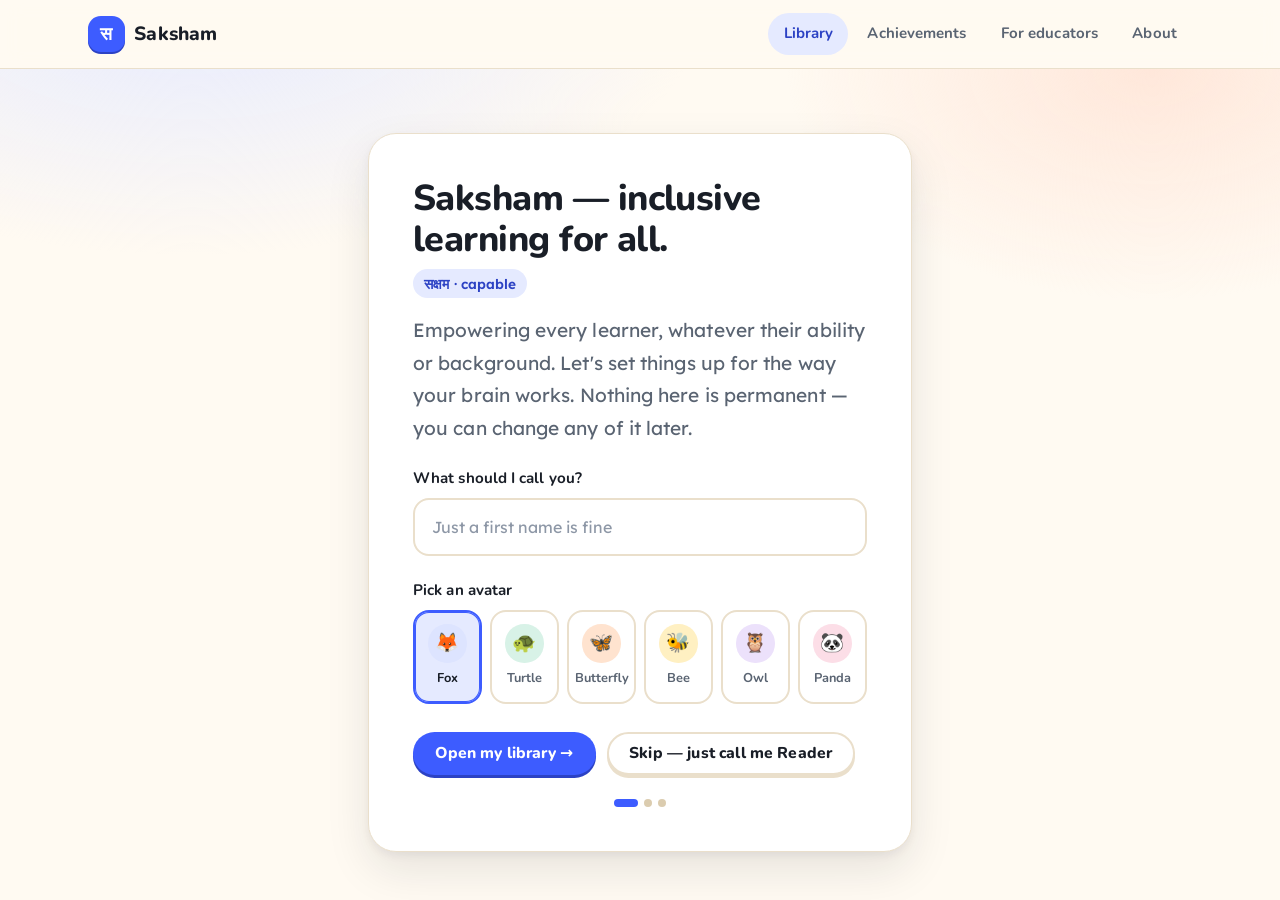
==== index.html @ 3dbdd7ae "Add files via upload" ====
<!DOCTYPE html>
<script type="application/json" id="cowork-artifact-meta">
{
  "name": "Saksham Preview",
  "schemaVersion": 1,
  "description": "Live, fully interactive preview of the redesigned Saksham reading library — all four pages (library/reader, achievements, educators, about), four themes, four fonts, with webfonts embedded so it works offline.",
  "mcpTools": [],
  "mcpServerNames": []
}
</script>
<html lang="en">
<head>
<meta charset="UTF-8">
<meta name="viewport" content="width=device-width, initial-scale=1.0">
<title>Saksham — live preview</title>
<style>
  html, body { margin: 0; padding: 0; height: 100%; background: #FFFAF2; }
  #frame { display: block; width: 100%; height: 100%; border: 0; }
</style>
</head>
<body>
<iframe id="frame" title="Saksham preview"></iframe>
<script>
var CSS = "@font-face{font-family:'Nunito';font-style:normal;font-weight:600;font-display:swap;src:url([data-uri]) format('woff2');}\n@font-face{font-family:'Nunito';font-style:normal;font-weight:700;font-display:swap;src:url([data-uri]) format('woff2');}\n@font-face{font-family:'Nunito';font-style:normal;font-weight:800;font-display:swap;src:url([data-uri]) format('woff2');}\n@font-face{font-family:'Atkinson Hyperlegible';font-style:normal;font-weight:400;font-display:swap;src:url([data-uri]) format('woff2');}\n@font-face{font-family:'Atkinson Hyperlegible';font-style:normal;font-weight:700;font-display:swap;src:url([data-uri]) format('woff2');}\n@font-face{font-family:'Lexend';font-style:normal;font-weight:400;font-display:swap;src:url([data-uri]) format('woff2');}\n@font-face{font-family:'Lexend';font-style:normal;font-weight:500;font-display:swap;src:url([data-uri]) format('woff2');}\n@font-face{font-family:'Lexend';font-style:normal;font-weight:600;font-display:swap;src:url([data-uri]) format('woff2');}\n/* ==========================================================================\n   SAKSHAM \u2014 Design system v2\n   A reading tool for neurodivergent learners.\n\n   The look: friendly, confident, generous. Rounded shapes, chunky tappable\n   buttons, clear colour-coded categories, one idea per card. Everything\n   still bends to the reader's own font / size / contrast / motion settings \u2014\n   the theme tokens below are re-declared per `body[data-*]` so a single\n   stylesheet serves cream, soft blue, dark and high-contrast modes.\n\n   Sections\n     1.  Tokens & themes\n     2.  Reset & base type\n     3.  Layout primitives\n     4.  Buttons, chips, switches\n     5.  Site chrome (nav, footer, skip link)\n     6.  Setup screen\n     7.  Home \u2014 hero\n     8.  Home \u2014 library (stats, cards, carousel)\n     9.  Panels (preferences, filters)\n     10. Reader\n     11. Complete screen\n     12. Achievements\n     13. Educators\n     14. Prose pages\n     15. Toast, popovers, utilities\n     16. Responsive\n   ========================================================================== */\n\n/* ==========================================================================\n   1. TOKENS & THEMES\n   ========================================================================== */\n\n:root {\n  /* Brand */\n  --c-accent:      #3D5CFF;\n  --c-accent-soft: #E5EAFF;\n  --c-warm:        #FF7C24;\n  --c-warm-soft:   #FFE7DA;\n  --c-sun:         #FFC531;\n\n  /* Category identity.\n     Each colour comes in three parts: the vivid `--cat-*` for shapes (card\n     top rules, icon tiles), the `-soft` wash behind small labels, and the\n     `-ink` variant for text. The ink variants are darkened until every\n     label clears WCAG AA at 11\u201313px against its own soft wash \u2014 the vivid\n     hue would only reach ~2.5:1 there. */\n  --cat-stories:      #F0761E;\n  --cat-stories-soft: #FFEDE0;\n  --cat-stories-ink:  #9C4406;\n  --cat-science:      #17916B;\n  --cat-science-soft: #DDF4EC;\n  --cat-science-ink:  #0E7150;\n  --cat-sky:          #6E45B5;\n  --cat-sky-soft:     #EDE6FA;\n  --cat-sky-ink:      #5E38A4;\n\n  /* Semantic */\n  --ok:       #0E7150;\n  --ok-soft:  #DDF4EC;\n  --ok-ink:   #0E7150;\n  --ok-badge-ink: #FFFFFF;\n\n  /* Radii \u2014 big and soft */\n  --r-xs: 8px;\n  --r-sm: 12px;\n  --r:    16px;\n  --r-lg: 22px;\n  --r-xl: 28px;\n  --r-pill: 999px;\n\n  /* Elevation. Themes override these so dark mode doesn't get muddy. */\n  --shadow-sm: 0 1px 2px rgba(23, 28, 38, 0.05), 0 2px 8px rgba(23, 28, 38, 0.05);\n  --shadow:    0 2px 4px rgba(23, 28, 38, 0.05), 0 8px 24px rgba(23, 28, 38, 0.07);\n  --shadow-lg: 0 4px 8px rgba(23, 28, 38, 0.05), 0 18px 44px rgba(23, 28, 38, 0.10);\n\n  /* Type */\n  --font-brand: 'Nunito', 'Poppins', system-ui, sans-serif;\n  --font-body:  'Atkinson Hyperlegible', system-ui, sans-serif;\n\n  --size-body: 1.0625rem;\n  --line-height: 1.7;\n  --letter-spacing: 0.005em;\n\n  /* Motion + layout */\n  --motion-scale: 1;\n  --container: 74rem;\n  --container-narrow: 46rem;\n  --measure: 38rem;\n\n  --nav-h: 4.25rem;\n}\n\n/* ---- Theme: warm cream (default) ---- */\nbody[data-contrast=\"cream\"] {\n  --bg: #FFFAF2;\n  --bg-soft: #F7EFE1;\n  --bg-card: #FFFFFF;\n  --bg-sunk: #FBF5EA;\n  --ink: #191E27;\n  --ink-soft: #5A6472;\n  --ink-faint: #8D97A6;\n  --line: #EADFCB;\n  --line-strong: #DBCCAF;\n  --accent: #3D5CFF;\n  --accent-soft: #E5EAFF;\n  --accent-ink: #FFFFFF;\n  --accent-strong: #2C42C4;   /* accent text on --accent-soft */\n  --btn-shade: #2C42C4;\n}\n\n/* ---- Theme: soft blue ---- */\nbody[data-contrast=\"soft\"] {\n  --bg: #F2F5FC;\n  --bg-soft: #E5EBF6;\n  --bg-card: #FFFFFF;\n  --bg-sunk: #EDF1FA;\n  --ink: #171C26;\n  --ink-soft: #4A5462;\n  --ink-faint: #808B9B;\n  --line: #D7E0EE;\n  --line-strong: #BCC9DC;\n  --accent: #3D5CFF;\n  --accent-soft: #DFE5FA;\n  --accent-ink: #FFFFFF;\n  --accent-strong: #2C42C4;\n  --btn-shade: #2C42C4;\n}\n\n/* ---- Theme: dark ---- */\nbody[data-contrast=\"dark\"] {\n  --bg: #12161D;\n  --bg-soft: #1A2029;\n  --bg-card: #1E2531;\n  --bg-sunk: #171D25;\n  --ink: #EDF0F5;\n  --ink-soft: #B4BDCB;\n  --ink-faint: #8590A1;\n  --line: #2B3341;\n  --line-strong: #3B4557;\n  --accent: #8FA3FF;\n  --accent-soft: #232E4B;\n  --accent-ink: #101521;\n  --btn-shade: #5F72C9;\n\n  --cat-stories: #FFA25C;      --cat-stories-soft: #34261C;  --cat-stories-ink: #FFA25C;\n  --cat-science: #58CFA6;      --cat-science-soft: #16302A;  --cat-science-ink: #58CFA6;\n  --cat-sky:     #B79BEC;      --cat-sky-soft:     #26203A;  --cat-sky-ink:     #B79BEC;\n  --ok: #58CFA6;               --ok-soft: #16302A;           --ok-ink: #58CFA6;\n  --ok-badge-ink: #0C1F19;\n  --accent-strong: #8FA3FF;\n  --c-warm-soft: #35251A;\n  --c-accent-soft: #232E4B;\n\n  --shadow-sm: 0 1px 2px rgba(0, 0, 0, 0.3);\n  --shadow:    0 2px 6px rgba(0, 0, 0, 0.35), 0 10px 28px rgba(0, 0, 0, 0.25);\n  --shadow-lg: 0 4px 10px rgba(0, 0, 0, 0.4), 0 20px 48px rgba(0, 0, 0, 0.32);\n}\n\n/* ---- Theme: high contrast ---- */\nbody[data-contrast=\"high\"] {\n  --bg: #000000;\n  --bg-soft: #000000;\n  --bg-card: #000000;\n  --bg-sunk: #0B0B0B;\n  --ink: #FFFFFF;\n  --ink-soft: #FFFFFF;\n  --ink-faint: #FFD301;\n  --line: #FFFFFF;\n  --line-strong: #FFD301;\n  --accent: #FFD301;\n  --accent-soft: #2A2500;\n  --accent-ink: #000000;\n  --btn-shade: #A88A00;\n\n  --cat-stories: #FFD301;      --cat-stories-soft: #2A2500;  --cat-stories-ink: #FFD301;\n  --cat-science: #FFD301;      --cat-science-soft: #2A2500;  --cat-science-ink: #FFD301;\n  --cat-sky:     #FFD301;      --cat-sky-soft:     #2A2500;  --cat-sky-ink:     #FFD301;\n  --ok: #FFD301;               --ok-soft: #2A2500;           --ok-ink: #FFD301;\n  --ok-badge-ink: #000000;\n  --accent-strong: #FFD301;\n  --c-warm-soft: #2A2500;\n  --c-accent-soft: #2A2500;\n  --c-sun: #FFD301;\n\n  --shadow-sm: none;\n  --shadow: none;\n  --shadow-lg: none;\n}\n/* High contrast wants hard edges, not soft depth. */\nbody[data-contrast=\"high\"] .passage-card,\nbody[data-contrast=\"high\"] .stat-card,\nbody[data-contrast=\"high\"] .badge,\nbody[data-contrast=\"high\"] .panel,\nbody[data-contrast=\"high\"] .setup-card,\nbody[data-contrast=\"high\"] .complete-card,\nbody[data-contrast=\"high\"] .teacher-panel,\nbody[data-contrast=\"high\"] .hero-progress,\nbody[data-contrast=\"high\"] .prefs,\nbody[data-contrast=\"high\"] .filter-panel { border-width: 2px; }\n\n/* ---- Reader-chosen font ---- */\nbody[data-font=\"atkinson\"] { --font-body: 'Atkinson Hyperlegible', system-ui, sans-serif; }\nbody[data-font=\"lexend\"]   { --font-body: 'Lexend', system-ui, sans-serif; }\nbody[data-font=\"opendys\"]  { --font-body: 'OpenDyslexic', 'Atkinson Hyperlegible', sans-serif; }\nbody[data-font=\"system\"]   { --font-body: ui-sans-serif, system-ui, sans-serif; }\n\n/* ---- Reader-chosen size ---- */\nbody[data-size=\"m\"]  { --size-body: 1.0625rem; }\nbody[data-size=\"l\"]  { --size-body: 1.1875rem; --measure: 36rem; }\nbody[data-size=\"xl\"] { --size-body: 1.375rem;  --measure: 34rem; }\n\n/* ---- Reader-chosen motion ---- */\nbody[data-motion=\"full\"]    { --motion-scale: 1; }\nbody[data-motion=\"reduced\"] { --motion-scale: 0.4; }\nbody[data-motion=\"none\"]    { --motion-scale: 0; }\n@media (prefers-reduced-motion: reduce) { :root { --motion-scale: 0; } }\n\n\n/* ==========================================================================\n   2. RESET & BASE TYPE\n   ========================================================================== */\n\n*, *::before, *::after { box-sizing: border-box; }\nhtml, body { margin: 0; padding: 0; }\n/* Several components below set an explicit `display`, which would otherwise\n   beat the UA stylesheet's rule for [hidden]. Keep [hidden] authoritative. */\n[hidden] { display: none !important; }\nhtml { scroll-behavior: smooth; }\n@media (prefers-reduced-motion: reduce) { html { scroll-behavior: auto; } }\nimg { max-width: 100%; display: block; }\nbutton, input, textarea, select { font: inherit; color: inherit; }\n\nbody {\n  background: var(--bg);\n  color: var(--ink);\n  font-family: var(--font-body);\n  font-size: var(--size-body);\n  line-height: var(--line-height);\n  letter-spacing: var(--letter-spacing);\n  -webkit-font-smoothing: antialiased;\n  text-rendering: optimizeLegibility;\n  min-height: 100vh;\n  display: flex;\n  flex-direction: column;\n  transition: background-color calc(0.25s * var(--motion-scale)) ease,\n              color calc(0.25s * var(--motion-scale)) ease;\n}\n\nh1, h2, h3, h4 {\n  font-family: var(--font-brand);\n  color: var(--ink);\n  line-height: 1.15;\n  letter-spacing: -0.015em;\n  margin: 0 0 0.5rem;\n  font-weight: 800;\n  text-wrap: balance;\n}\nh1 { font-size: clamp(2rem, 1.4rem + 2.4vw, 3rem); }\nh2 { font-size: clamp(1.45rem, 1.2rem + 1vw, 1.9rem); }\nh3 { font-size: 1.15rem; font-weight: 700; }\nh4 { font-size: 0.95rem; font-weight: 700; letter-spacing: 0; }\n\np { margin: 0 0 1rem; }\np:last-child { margin-bottom: 0; }\n\na { color: var(--accent); text-decoration-thickness: 2px; text-underline-offset: 3px; }\na:hover { text-decoration-thickness: 3px; }\n\nstrong, b { font-weight: 700; }\n\n::selection { background: var(--accent-soft); color: var(--ink); }\n\n:focus-visible {\n  outline: 3px solid var(--accent);\n  outline-offset: 3px;\n  border-radius: var(--r-xs);\n}\n\n.lede {\n  font-size: 1.125em;\n  color: var(--ink-soft);\n  max-width: 42rem;\n  margin: 0 0 1.25rem;\n}\n.text-soft { color: var(--ink-soft); }\n.hint { color: var(--ink-soft); font-size: 0.875rem; }\n\n.sr-only {\n  position: absolute; width: 1px; height: 1px;\n  padding: 0; margin: -1px; overflow: hidden;\n  clip: rect(0 0 0 0); white-space: nowrap; border: 0;\n}\n\n\n/* ==========================================================================\n   3. LAYOUT PRIMITIVES\n   ========================================================================== */\n\nmain { flex: 1 0 auto; width: 100%; }\n/* #main is focused programmatically after the skip link and on screen change.\n   Screen readers still announce it; a page-wide outline would just be noise. */\nmain[tabindex=\"-1\"]:focus { outline: none; }\n\n.container {\n  width: 100%;\n  max-width: var(--container);\n  margin-inline: auto;\n  padding-inline: clamp(1.15rem, 4vw, 2.5rem);\n}\n\n.screen { display: none; }\n.screen.active { display: block; animation: fade calc(0.3s * var(--motion-scale)) ease both; }\n@keyframes fade { from { opacity: 0; transform: translateY(6px); } to { opacity: 1; transform: none; } }\n\n.divider { height: 1px; background: var(--line); border: 0; margin: 2.5rem 0; }\n.sep { color: var(--ink-faint); }\n\n\n/* ==========================================================================\n   4. BUTTONS, CHIPS, SWITCHES\n   ========================================================================== */\n\n/* Chunky \"pressable\" button \u2014 the solid bottom edge is the signature. */\n.btn {\n  --btn-lift: 3px;\n  display: inline-flex;\n  align-items: center;\n  justify-content: center;\n  gap: 0.5rem;\n  padding: 0.72rem 1.4rem;\n  font-family: var(--font-brand);\n  font-weight: 800;\n  font-size: 0.98rem;\n  letter-spacing: 0.01em;\n  line-height: 1.25;\n  color: var(--accent-ink);\n  background: var(--accent);\n  border: 0;\n  border-radius: var(--r-pill);\n  box-shadow: 0 var(--btn-lift) 0 var(--btn-shade);\n  cursor: pointer;\n  text-decoration: none;\n  transition: transform calc(0.12s * var(--motion-scale)) ease,\n              box-shadow calc(0.12s * var(--motion-scale)) ease,\n              filter calc(0.15s * var(--motion-scale)) ease;\n}\n.btn:hover { filter: brightness(1.06); }\n.btn:active {\n  transform: translateY(var(--btn-lift));\n  box-shadow: 0 0 0 var(--btn-shade);\n}\n.btn.lg { padding: 0.95rem 1.85rem; font-size: 1.05rem; --btn-lift: 4px; }\n.btn[disabled] { opacity: 0.5; cursor: not-allowed; box-shadow: none; }\n\n.btn.ghost {\n  color: var(--ink);\n  background: var(--bg-card);\n  box-shadow: 0 var(--btn-lift) 0 var(--line);\n  border: 2px solid var(--line);\n  padding: calc(0.72rem - 2px) calc(1.4rem - 2px);\n}\n.btn.ghost:hover { background: var(--bg-soft); filter: none; border-color: var(--line-strong); }\n.btn.ghost:active { box-shadow: 0 0 0 var(--line); }\n\n/* Selectable pill (font / size / motion / language / need filters) */\n.chips { display: flex; flex-wrap: wrap; gap: 0.5rem; }\n.chip {\n  display: inline-flex;\n  align-items: center;\n  gap: 0.4rem;\n  padding: 0.5rem 0.95rem;\n  font-family: var(--font-brand);\n  font-weight: 700;\n  font-size: 0.9rem;\n  color: var(--ink-soft);\n  background: var(--bg-card);\n  border: 2px solid var(--line);\n  border-radius: var(--r-pill);\n  cursor: pointer;\n  white-space: nowrap;\n  transition: all calc(0.15s * var(--motion-scale)) ease;\n}\n.chip:hover { border-color: var(--line-strong); color: var(--ink); }\n.chip[aria-checked=\"true\"], .chip[aria-pressed=\"true\"] {\n  background: var(--accent);\n  border-color: var(--accent);\n  color: var(--accent-ink);\n}\n\n/* Grade number buttons */\n.grade-row { display: flex; flex-wrap: wrap; gap: 0.45rem; }\n.grade {\n  width: 2.75rem; height: 2.75rem;\n  display: grid; place-items: center;\n  font-family: var(--font-brand);\n  font-weight: 800;\n  color: var(--ink-soft);\n  background: var(--bg-card);\n  border: 2px solid var(--line);\n  border-radius: var(--r-sm);\n  cursor: pointer;\n  transition: all calc(0.15s * var(--motion-scale)) ease;\n}\n.grade:hover { border-color: var(--line-strong); color: var(--ink); }\n.grade[aria-pressed=\"true\"] {\n  background: var(--accent); border-color: var(--accent); color: var(--accent-ink);\n}\n\n/* Theme swatches */\n.swatch-row { display: flex; flex-wrap: wrap; gap: 0.6rem; }\n.swatch-btn {\n  display: inline-flex;\n  align-items: center;\n  gap: 0.55rem;\n  padding: 0.45rem 0.9rem 0.45rem 0.5rem;\n  font-family: var(--font-brand);\n  font-weight: 700;\n  font-size: 0.9rem;\n  color: var(--ink-soft);\n  background: var(--bg-card);\n  border: 2px solid var(--line);\n  border-radius: var(--r-pill);\n  cursor: pointer;\n  transition: all calc(0.15s * var(--motion-scale)) ease;\n}\n.swatch-btn:hover { border-color: var(--line-strong); }\n.swatch-btn[aria-checked=\"true\"] { border-color: var(--accent); color: var(--ink); box-shadow: inset 0 0 0 1px var(--accent); }\n.sw {\n  width: 1.6rem; height: 1.6rem;\n  border-radius: 50%;\n  border: 2px solid var(--line);\n  flex: none;\n}\n\n/* Toggle switch */\n.switch { display: inline-flex; align-items: center; cursor: pointer; margin: 0; }\n.switch input { position: absolute; opacity: 0; width: 0; height: 0; }\n.switch .track {\n  display: block;\n  width: 3.1rem; height: 1.75rem;\n  background: var(--line-strong);\n  border-radius: var(--r-pill);\n  position: relative;\n  transition: background calc(0.2s * var(--motion-scale)) ease;\n}\n.switch .track::after {\n  content: '';\n  position: absolute;\n  top: 3px; left: 3px;\n  width: 1.25rem; height: 1.25rem;\n  background: #fff;\n  border-radius: 50%;\n  box-shadow: 0 1px 3px rgba(0,0,0,0.25);\n  transition: transform calc(0.2s * var(--motion-scale)) ease;\n}\n.switch input:checked + .track { background: var(--accent); }\n.switch input:checked + .track::after { transform: translateX(1.35rem); }\n.switch input:focus-visible + .track { outline: 3px solid var(--accent); outline-offset: 3px; }\n\n/* Range slider */\ninput[type=\"range\"] {\n  -webkit-appearance: none; appearance: none;\n  width: 100%; max-width: 22rem;\n  height: 0.7rem;\n  background: var(--bg-sunk);\n  border: 2px solid var(--line);\n  border-radius: var(--r-pill);\n  cursor: pointer;\n}\ninput[type=\"range\"]::-webkit-slider-thumb {\n  -webkit-appearance: none; appearance: none;\n  width: 1.45rem; height: 1.45rem;\n  background: var(--accent);\n  border: 3px solid var(--bg-card);\n  border-radius: 50%;\n  box-shadow: 0 2px 6px rgba(0,0,0,0.2);\n  cursor: pointer;\n}\ninput[type=\"range\"]::-moz-range-thumb {\n  width: 1.2rem; height: 1.2rem;\n  background: var(--accent);\n  border: 3px solid var(--bg-card);\n  border-radius: 50%;\n  cursor: pointer;\n}\n\n/* Text inputs */\ninput[type=\"text\"], textarea {\n  width: 100%;\n  padding: 0.85rem 1.05rem;\n  background: var(--bg-card);\n  color: var(--ink);\n  border: 2px solid var(--line);\n  border-radius: var(--r);\n  font-family: inherit;\n  font-size: 1rem;\n  transition: border-color calc(0.15s * var(--motion-scale)) ease;\n}\ninput[type=\"text\"]:focus, textarea:focus { border-color: var(--accent); outline-offset: 1px; }\ntextarea { resize: vertical; min-height: 6.5rem; line-height: 1.6; }\n::placeholder { color: var(--ink-faint); opacity: 1; }\n\nlabel { display: block; font-family: var(--font-brand); font-weight: 700; font-size: 0.95rem; margin-bottom: 0.4rem; }\n\n\n/* ==========================================================================\n   5. SITE CHROME\n   ========================================================================== */\n\n.skip {\n  position: absolute; left: 1rem; top: -4rem; z-index: 200;\n  background: var(--accent); color: var(--accent-ink);\n  padding: 0.7rem 1.15rem;\n  border-radius: var(--r-pill);\n  font-family: var(--font-brand); font-weight: 800;\n  text-decoration: none;\n  transition: top calc(0.15s * var(--motion-scale)) ease;\n}\n.skip:focus { top: 1rem; }\n\n.site-nav {\n  position: sticky; top: 0; z-index: 100;\n  background: color-mix(in srgb, var(--bg) 88%, transparent);\n  backdrop-filter: saturate(1.4) blur(10px);\n  -webkit-backdrop-filter: saturate(1.4) blur(10px);\n  border-bottom: 1px solid var(--line);\n}\n.nav-inner {\n  max-width: var(--container);\n  margin-inline: auto;\n  padding: 0 clamp(1.15rem, 4vw, 2.5rem);\n  min-height: var(--nav-h);\n  display: flex;\n  align-items: center;\n  gap: 1rem;\n  flex-wrap: wrap;\n}\n.brand {\n  display: inline-flex; align-items: center; gap: 0.6rem;\n  font-family: var(--font-brand); font-weight: 800; font-size: 1.2rem;\n  color: var(--ink); text-decoration: none;\n  margin-right: auto;\n}\n.brand-mark {\n  width: 2.3rem; height: 2.3rem;\n  display: grid; place-items: center;\n  background: var(--accent); color: var(--accent-ink);\n  border-radius: 0.8rem;\n  font-size: 1.15rem; font-weight: 700;\n  box-shadow: 0 2px 0 var(--btn-shade);\n  flex: none;\n}\n.nav-links { display: flex; align-items: center; gap: 0.25rem; }\n.nav-links a {\n  padding: 0.5rem 0.95rem;\n  border-radius: var(--r-pill);\n  font-family: var(--font-brand); font-weight: 700; font-size: 0.94rem;\n  color: var(--ink-soft);\n  text-decoration: none;\n  transition: all calc(0.15s * var(--motion-scale)) ease;\n}\n.nav-links a:hover { background: var(--bg-soft); color: var(--ink); }\n.nav-links a.current { background: var(--accent-soft); color: var(--accent-strong); }\nbody[data-contrast=\"high\"] .nav-links a.current { outline: 2px solid var(--accent); }\n\n.nav-toggle {\n  display: none;\n  padding: 0.5rem 0.9rem;\n  background: var(--bg-card);\n  border: 2px solid var(--line);\n  border-radius: var(--r-pill);\n  font-family: var(--font-brand); font-weight: 700; font-size: 0.9rem;\n  cursor: pointer;\n}\n\n.site-footer {\n  flex: none;\n  margin-top: 4rem;\n  padding: 2rem 0;\n  background: var(--bg-soft);\n  border-top: 1px solid var(--line);\n  color: var(--ink-soft);\n  font-size: 0.9rem;\n}\n.site-footer .container { display: flex; flex-wrap: wrap; gap: 1rem 2rem; align-items: center; justify-content: space-between; }\n.footer-links { display: flex; flex-wrap: wrap; gap: 0.4rem 1.25rem; }\n.footer-links a { color: var(--ink-soft); text-decoration: none; font-weight: 700; }\n.footer-links a:hover { color: var(--accent); text-decoration: underline; }\n\n\n/* ==========================================================================\n   6. SETUP SCREEN\n   ========================================================================== */\n\n.setup {\n  min-height: calc(100vh - var(--nav-h) - 8rem);\n  display: grid;\n  place-items: center;\n  padding: clamp(2rem, 6vw, 4rem) clamp(1.15rem, 4vw, 2.5rem);\n  background:\n    radial-gradient(50rem 26rem at 15% -10%, var(--accent-soft), transparent 65%),\n    radial-gradient(38rem 24rem at 90% 0%, var(--c-warm-soft), transparent 60%);\n}\n.setup-card {\n  width: 100%;\n  max-width: 34rem;\n  background: var(--bg-card);\n  border: 1px solid var(--line);\n  border-radius: var(--r-xl);\n  box-shadow: var(--shadow-lg);\n  padding: clamp(1.75rem, 4vw, 2.75rem);\n}\n.setup-card h1 { font-size: clamp(1.7rem, 1.3rem + 1.6vw, 2.25rem); margin-bottom: 0.5rem; }\n.meaning {\n  display: inline-block;\n  font-size: 0.85rem;\n  color: var(--accent-strong);\n  background: var(--accent-soft);\n  padding: 0.2rem 0.7rem;\n  border-radius: var(--r-pill);\n  font-weight: 700;\n  margin: 0 0 1rem;\n}\n.setup-card label { margin-top: 1.35rem; }\n.avatar-picks {\n  display: grid;\n  grid-template-columns: repeat(6, minmax(0, 1fr));\n  gap: 0.5rem;\n}\n@media (max-width: 34rem) { .avatar-picks { grid-template-columns: repeat(3, minmax(0, 1fr)); } }\n.avatar-pick {\n  display: flex; flex-direction: column; align-items: center; gap: 0.35rem;\n  padding: 0.75rem 0.4rem;\n  background: var(--bg-card);\n  border: 2px solid var(--line);\n  border-radius: var(--r);\n  font-family: var(--font-brand); font-weight: 700; font-size: 0.8rem;\n  color: var(--ink-soft);\n  cursor: pointer;\n  transition: all calc(0.15s * var(--motion-scale)) ease;\n}\n.avatar-pick:hover { border-color: var(--line-strong); transform: translateY(-2px); }\n.avatar-pick[aria-pressed=\"true\"] {\n  border-color: var(--accent);\n  background: var(--accent-soft);\n  color: var(--ink);\n  box-shadow: inset 0 0 0 1px var(--accent);\n}\n.setup-actions { display: flex; flex-wrap: wrap; gap: 0.7rem; margin-top: 1.75rem; }\n.dots { display: flex; gap: 0.4rem; justify-content: center; margin-top: 1.5rem; }\n.dots > span {\n  width: 0.5rem; height: 0.5rem;\n  border-radius: var(--r-pill);\n  background: var(--line-strong);\n  transition: all calc(0.2s * var(--motion-scale)) ease;\n}\n.dots > span.on { width: 1.5rem; background: var(--accent); }\n\n/* Avatar bubbles (shared with hero, educators roster) */\n.avatar {\n  display: grid; place-items: center;\n  width: 2.4rem; height: 2.4rem;\n  border-radius: 50%;\n  font-size: 1.2rem;\n  flex: none;\n  line-height: 1;\n}\n.av-blue  { background: #DDE4FF; }\n.av-green { background: #D8F2E7; }\n.av-warm  { background: #FFE3CF; }\n.av-sun   { background: #FFF0C2; }\n.av-lav   { background: #ECE1FB; }\n.av-rose  { background: #FCDEE7; }\n\n\n/* ==========================================================================\n   7. HOME \u2014 HERO\n   ========================================================================== */\n\n.hero-section {\n  position: relative;\n  padding: clamp(2.5rem, 5vw, 4.5rem) 0 clamp(2.5rem, 5vw, 4rem);\n  background:\n    radial-gradient(48rem 24rem at 8% 0%, var(--accent-soft), transparent 60%),\n    radial-gradient(34rem 22rem at 95% 10%, var(--c-warm-soft), transparent 60%);\n  border-bottom: 1px solid var(--line);\n}\n.hero-content {\n  display: grid;\n  grid-template-columns: minmax(0, 1.15fr) minmax(0, 0.85fr);\n  gap: clamp(2rem, 5vw, 4rem);\n  align-items: center;\n}\n.hero-text { min-width: 0; }\n.hero-eyebrow {\n  display: inline-flex; align-items: center; gap: 0.45rem;\n  font-family: var(--font-brand); font-weight: 800;\n  font-size: 0.78rem; letter-spacing: 0.14em; text-transform: uppercase;\n  color: var(--accent-strong);\n  background: var(--accent-soft);\n  padding: 0.35rem 0.85rem;\n  border-radius: var(--r-pill);\n  margin: 0 0 1rem;\n}\n.hero-text h1 { margin-bottom: 0.75rem; }\n.name-dot { color: var(--accent); }\n.hero-sub { color: var(--ink-soft); font-size: 1.08em; max-width: 34rem; margin-bottom: 1.75rem; }\n\n.hero-progress {\n  background: var(--bg-card);\n  border: 1px solid var(--line);\n  border-radius: var(--r-lg);\n  padding: 1.1rem 1.25rem;\n  box-shadow: var(--shadow-sm);\n  max-width: 30rem;\n  margin-bottom: 1.75rem;\n}\n.progress-row {\n  display: flex; align-items: baseline; justify-content: space-between;\n  gap: 1rem; margin-bottom: 0.7rem;\n  font-family: var(--font-brand); font-weight: 700; font-size: 0.95rem;\n}\n.progress-row a { text-decoration: none; font-size: 0.88rem; }\n.progress-row a:hover { text-decoration: underline; }\n.progress-bar {\n  display: block;\n  height: 0.85rem;\n  background: var(--bg-sunk);\n  border: 1px solid var(--line);\n  border-radius: var(--r-pill);\n  overflow: hidden;\n}\n.progress-fill, .progress-bar .fill {\n  display: block;\n  height: 100%;\n  background: linear-gradient(90deg, var(--accent), color-mix(in srgb, var(--accent) 55%, var(--ok)));\n  border-radius: var(--r-pill);\n  transition: width calc(0.6s * var(--motion-scale)) cubic-bezier(0.22, 1, 0.36, 1);\n}\n\n.hero-actions { display: flex; flex-wrap: wrap; align-items: center; gap: 0.7rem; }\n.edit-name-link {\n  background: none; border: 0; padding: 0.4rem 0.2rem;\n  color: var(--ink-soft); font-size: 0.88rem;\n  text-decoration: underline; text-underline-offset: 3px;\n  cursor: pointer;\n}\n.edit-name-link:hover { color: var(--accent); }\n\n/* Hero orb \u2014 avatar in a set of soft rings with floating chips */\n.hero-visual { display: grid; place-items: center; min-width: 0; }\n.hero-orb {\n  position: relative;\n  width: min(20rem, 60vw);\n  aspect-ratio: 1;\n  display: grid;\n  place-items: center;\n}\n.hero-orb .avatar {\n  width: 46%; height: 46%;\n  font-size: clamp(2.5rem, 7vw, 4rem);\n  background: var(--bg-card);\n  border: 2px solid var(--line);\n  box-shadow: var(--shadow);\n  z-index: 2;\n}\n.orb-ring {\n  position: absolute;\n  border-radius: 50%;\n  border: 2px dashed var(--line-strong);\n}\n.orb-ring-1 {\n  inset: 12%;\n  background: color-mix(in srgb, var(--accent-soft) 70%, transparent);\n  border-style: solid;\n  border-color: color-mix(in srgb, var(--accent) 22%, transparent);\n  animation: pulse calc(6s / max(var(--motion-scale), 0.001)) ease-in-out infinite;\n}\n.orb-ring-2 { inset: 0; opacity: 0.75; animation: spin calc(50s / max(var(--motion-scale), 0.001)) linear infinite; }\n@keyframes pulse { 0%, 100% { transform: scale(1); } 50% { transform: scale(1.035); } }\n@keyframes spin { to { transform: rotate(360deg); } }\nbody[data-motion=\"none\"] .orb-ring-1,\nbody[data-motion=\"none\"] .orb-ring-2,\nbody[data-motion=\"none\"] .float-chip { animation: none !important; }\n\n.float-chip {\n  position: absolute;\n  z-index: 3;\n  display: grid; place-items: center;\n  width: 3rem; height: 3rem;\n  font-size: 1.4rem;\n  background: var(--bg-card);\n  border: 1px solid var(--line);\n  border-radius: var(--r);\n  box-shadow: var(--shadow);\n  animation: bob calc(5s / max(var(--motion-scale), 0.001)) ease-in-out infinite;\n}\n.chip-book { top: 6%;  left: 2%;  }\n.chip-star { top: 20%; right: 0%; animation-delay: -1.6s; }\n.chip-leaf { bottom: 8%; right: 12%; animation-delay: -3.2s; }\n@keyframes bob { 0%, 100% { transform: translateY(0); } 50% { transform: translateY(-8px); } }\n\n\n/* ==========================================================================\n   8. HOME \u2014 LIBRARY\n   ========================================================================== */\n\n.library-section { padding: clamp(2.5rem, 5vw, 4rem) 0 1rem; }\n.library-header {\n  display: flex; flex-wrap: wrap; gap: 1rem;\n  align-items: center; justify-content: space-between;\n  margin-bottom: 0.35rem;\n}\n.library-header h2 { margin: 0; }\n.library-tools { display: flex; gap: 0.6rem; flex-wrap: wrap; }\n\n/* --- Stat tiles --- */\n.lib-stats {\n  display: grid;\n  grid-template-columns: repeat(auto-fit, minmax(11rem, 1fr));\n  gap: 0.9rem;\n  margin: 1.75rem 0 2rem;\n}\n.stat-card {\n  display: flex; align-items: center; gap: 0.85rem;\n  padding: 1rem 1.15rem;\n  background: var(--bg-card);\n  border: 1px solid var(--line);\n  border-radius: var(--r-lg);\n  box-shadow: var(--shadow-sm);\n}\n.stat-ic {\n  display: grid; place-items: center;\n  width: 2.75rem; height: 2.75rem;\n  border-radius: var(--r);\n  font-size: 1.25rem;\n  flex: none;\n}\n.stat-text { display: flex; flex-direction: column; line-height: 1.2; min-width: 0; }\n.stat-num { font-family: var(--font-brand); font-weight: 800; font-size: 1.6rem; letter-spacing: -0.02em; }\n.stat-label { font-size: 0.82rem; color: var(--ink-soft); font-weight: 600; }\n.s-blue   .stat-ic { background: var(--c-accent-soft);  color: var(--accent-strong); }\n.s-green  .stat-ic { background: var(--ok-soft);        color: var(--ok-ink); }\n.s-purple .stat-ic { background: var(--cat-sky-soft);   color: var(--cat-sky-ink); }\n.s-warm   .stat-ic { background: var(--c-warm-soft);    color: var(--cat-stories-ink); }\n\n/* --- Card grid (becomes a snap carousel on narrow screens) --- */\n.lib-carousel { position: relative; }\n.lib-grid {\n  display: grid;\n  grid-template-columns: repeat(auto-fill, minmax(17.5rem, 1fr));\n  gap: 1.1rem;\n}\n.carousel-nav, .carousel-dots { display: none; }\n\n.passage-card {\n  position: relative;\n  display: flex;\n  flex-direction: column;\n  gap: 0.6rem;\n  text-align: left;\n  padding: 1.35rem 1.35rem 1.1rem;\n  background: var(--bg-card);\n  border: 1px solid var(--line);\n  border-radius: var(--r-lg);\n  box-shadow: var(--shadow-sm);\n  cursor: pointer;\n  overflow: hidden;\n  font: inherit;\n  color: var(--ink);\n  transition: transform calc(0.18s * var(--motion-scale)) ease,\n              box-shadow calc(0.18s * var(--motion-scale)) ease,\n              border-color calc(0.18s * var(--motion-scale)) ease;\n}\n.passage-card::before {\n  content: '';\n  position: absolute; inset: 0 0 auto 0;\n  height: 5px;\n  background: var(--cat, var(--accent));\n}\n.passage-card:hover {\n  transform: translateY(-4px);\n  box-shadow: var(--shadow-lg);\n  border-color: var(--cat, var(--accent));\n}\n/* A finished passage keeps its colour but settles back \u2014 still inviting to\n   re-read, no longer competing for attention with the unread ones. */\n.passage-card:has(.p-done-badge) { background: var(--bg-sunk); }\n.passage-card:has(.p-done-badge) h3 { color: var(--ink-soft); }\n\n.passage-card.p-stories { --cat: var(--cat-stories); --cat-soft: var(--cat-stories-soft); --cat-ink: var(--cat-stories-ink); }\n.passage-card.p-science { --cat: var(--cat-science); --cat-soft: var(--cat-science-soft); --cat-ink: var(--cat-science-ink); }\n.passage-card.p-sky     { --cat: var(--cat-sky);     --cat-soft: var(--cat-sky-soft);     --cat-ink: var(--cat-sky-ink); }\n\n.p-top { display: flex; align-items: center; gap: 0.6rem; margin-top: 0.15rem; }\n.p-icon {\n  display: grid; place-items: center;\n  width: 2.4rem; height: 2.4rem;\n  border-radius: var(--r-sm);\n  background: var(--cat-soft, var(--accent-soft));\n  font-size: 1.15rem;\n  flex: none;\n}\n.p-cat-label {\n  font-family: var(--font-brand); font-weight: 800;\n  font-size: 0.72rem; letter-spacing: 0.12em; text-transform: uppercase;\n  color: var(--cat-ink, var(--accent-strong));\n}\n.p-done-badge {\n  margin-left: auto;\n  display: grid; place-items: center;\n  width: 1.7rem; height: 1.7rem;\n  border-radius: 50%;\n  background: var(--ok); color: var(--ok-badge-ink);\n  font-size: 0.85rem; font-weight: 700;\n  flex: none;\n}\n\n.passage-card h3 { margin: 0.1rem 0 0; font-size: 1.15rem; line-height: 1.25; }\n.passage-card .preview {\n  margin: 0;\n  color: var(--ink-soft);\n  font-size: 0.92rem;\n  line-height: 1.55;\n  display: -webkit-box;\n  -webkit-line-clamp: 3;\n  line-clamp: 3;\n  -webkit-box-orient: vertical;\n  overflow: hidden;\n}\n\n.p-tags { display: flex; flex-wrap: wrap; gap: 0.4rem; margin-top: 0.15rem; }\n.p-tag {\n  display: inline-block;\n  padding: 0.22rem 0.6rem;\n  font-size: 0.75rem;\n  font-weight: 700;\n  font-family: var(--font-brand);\n  color: var(--ink-soft);\n  background: var(--bg-sunk);\n  border: 1px solid var(--line);\n  border-radius: var(--r-pill);\n  white-space: nowrap;\n}\n.t-dyslexia { color: var(--cat-stories-ink); background: var(--cat-stories-soft); border-color: transparent; }\n.t-adhd     { color: var(--accent-strong); background: var(--c-accent-soft);  border-color: transparent; }\n.t-autism   { color: var(--cat-sky-ink);  background: var(--cat-sky-soft);    border-color: transparent; }\n.t-speech   { color: var(--ok-ink);       background: var(--ok-soft);         border-color: transparent; }\n.t-visual   { color: var(--ink-soft);    background: var(--bg-sunk); }\n\n.p-foot {\n  display: flex; flex-wrap: wrap; gap: 0.35rem 0.9rem;\n  margin-top: auto;\n  padding-top: 0.85rem;\n  border-top: 1px solid var(--line);\n  font-size: 0.82rem;\n  color: var(--ink-soft);\n}\n.p-foot-item { display: inline-flex; align-items: center; gap: 0.3rem; white-space: nowrap; }\n.fi-ic { font-size: 0.9em; opacity: 0.85; }\n\n.lib-empty {\n  grid-column: 1 / -1;\n  padding: 3rem 1.5rem;\n  text-align: center;\n  color: var(--ink-soft);\n  background: var(--bg-soft);\n  border: 2px dashed var(--line-strong);\n  border-radius: var(--r-lg);\n}\n\n\n/* ==========================================================================\n   9. PANELS \u2014 preferences & filters\n   ========================================================================== */\n\n.prefs, .filter-panel {\n  background: var(--bg-card);\n  border: 1px solid var(--line);\n  border-radius: var(--r-lg);\n  box-shadow: var(--shadow-sm);\n  margin-bottom: 0.9rem;\n  overflow: hidden;\n}\n.prefs > summary, .filter-panel > summary {\n  display: flex;\n  align-items: center;\n  gap: 0.9rem;\n  padding: 1rem 1.25rem;\n  cursor: pointer;\n  list-style: none;\n  user-select: none;\n}\n.prefs > summary::-webkit-details-marker,\n.filter-panel > summary::-webkit-details-marker { display: none; }\n.prefs > summary:hover, .filter-panel > summary:hover { background: var(--bg-soft); }\n\n.sum-icon {\n  display: grid; place-items: center;\n  width: 2.5rem; height: 2.5rem;\n  border-radius: var(--r-sm);\n  background: var(--accent-soft);\n  font-size: 1.1rem;\n  flex: none;\n}\n.filter-icon { background: var(--c-warm-soft); }\n.sum-text { display: flex; flex-direction: column; gap: 0.1rem; min-width: 0; flex: 1; }\n.sum-title { font-family: var(--font-brand); font-weight: 800; font-size: 1rem; }\n.sum-toggle {\n  display: grid; place-items: center;\n  width: 2rem; height: 2rem;\n  border-radius: 50%;\n  background: var(--bg-sunk);\n  color: var(--ink-soft);\n  flex: none;\n}\n.chev { display: block; transition: transform calc(0.2s * var(--motion-scale)) ease; line-height: 1; }\ndetails[open] > summary .chev { transform: rotate(180deg); }\n\n.prefs-body, .filter-body {\n  padding: 1.4rem 1.25rem;\n  border-top: 1px solid var(--line);\n}\n.prefs-body {\n  display: grid;\n  grid-template-columns: repeat(auto-fit, minmax(16rem, 1fr));\n  gap: 1.5rem;\n}\n.pref-group, .filter-group { min-width: 0; }\n.filter-group + .filter-group { margin-top: 1.4rem; }\n.pref-label {\n  display: flex; align-items: center; justify-content: space-between;\n  gap: 0.75rem; margin-bottom: 0.65rem;\n  min-height: 1.9rem;\n}\n.pref-label h4, .filter-group h4 { margin: 0; }\n.filter-group h4 { margin-bottom: 0.65rem; }\n.pref-value {\n  font-family: var(--font-brand); font-weight: 700; font-size: 0.85rem;\n  color: var(--accent-strong);\n  background: var(--accent-soft);\n  padding: 0.15rem 0.6rem;\n  border-radius: var(--r-pill);\n  white-space: nowrap;\n}\n.pref-value:has(.switch) { background: none; padding: 0; }\n\n.filter-result {\n  margin-top: 1.4rem;\n  padding: 0.85rem 1.1rem;\n  background: var(--bg-sunk);\n  border: 1px solid var(--line);\n  border-left: 4px solid var(--accent);\n  border-radius: var(--r-sm);\n  font-size: 0.92rem;\n  color: var(--ink-soft);\n}\n.filter-actions { display: flex; flex-wrap: wrap; gap: 0.7rem; margin-top: 1.1rem; }\n\n\n/* ==========================================================================\n   10. READER\n   ========================================================================== */\n\n/* Everything in the reader shares one column width, so the title, the\n   controls and the prose all start on the same line. */\n#screen-reader .container { max-width: 52rem; }\n.reader {\n  max-width: var(--measure);\n  margin-inline: auto;\n  padding: 2rem 0 1rem;\n}\n.back {\n  display: inline-flex; align-items: center; gap: 0.4rem;\n  padding: 0.5rem 1rem;\n  background: var(--bg-card);\n  border: 2px solid var(--line);\n  border-radius: var(--r-pill);\n  font-family: var(--font-brand); font-weight: 700; font-size: 0.9rem;\n  color: var(--ink-soft);\n  cursor: pointer;\n  margin-bottom: 1.75rem;\n}\n.back:hover { border-color: var(--line-strong); color: var(--ink); }\n\n.reader-eyebrow {\n  font-family: var(--font-brand); font-weight: 800;\n  font-size: 0.75rem; letter-spacing: 0.14em; text-transform: uppercase;\n  color: var(--accent);\n  margin: 0 0 0.4rem;\n}\n#reader-title { font-size: clamp(1.9rem, 1.4rem + 2vw, 2.6rem); margin-bottom: 0.6rem; }\n.reader-meta {\n  display: flex; flex-wrap: wrap; align-items: center; gap: 0.5rem;\n  color: var(--ink-soft); font-size: 0.92rem;\n  margin-bottom: 1.25rem;\n}\n\n.para-progress {\n  display: flex; align-items: center; gap: 0.75rem;\n  font-size: 0.82rem; color: var(--ink-soft);\n  margin-bottom: 1.5rem;\n}\n.para-progress .dots { display: flex; gap: 0.35rem; margin: 0; }\n.para-progress .dot {\n  width: 0.5rem; height: 0.5rem;\n  border-radius: var(--r-pill);\n  background: var(--line-strong);\n  transition: all calc(0.3s * var(--motion-scale)) ease;\n}\n.para-progress .dot.read { width: 1.4rem; background: var(--accent); }\n\n.reader-controls {\n  position: sticky;\n  top: calc(var(--nav-h) + 0.5rem);\n  z-index: 50;\n  display: flex; flex-wrap: wrap; align-items: center; gap: 0.45rem 0.6rem;\n  padding: 0.55rem 0.7rem;\n  background: var(--bg-card);\n  border: 1px solid var(--line);\n  border-radius: var(--r-pill);\n  box-shadow: var(--shadow);\n  margin-bottom: 2.5rem;\n}\n.reader-controls .grp { display: flex; align-items: center; gap: 0.45rem; min-width: 0; }\n.reader-controls .lbl { font-size: 0.85rem; color: var(--ink-soft); font-weight: 700; }\n.reader-controls .sep {\n  width: 1px; height: 1.4rem;\n  background: var(--line);\n  flex: none;\n}\n.icon-btn {\n  display: inline-flex; align-items: center; gap: 0.4rem;\n  padding: 0.45rem 0.8rem;\n  background: var(--accent-soft);\n  color: var(--accent-strong);\n  border: 0;\n  border-radius: var(--r-pill);\n  font-family: var(--font-brand); font-weight: 800; font-size: 0.9rem;\n  cursor: pointer;\n  text-decoration: none;\n  white-space: nowrap;\n  transition: all calc(0.15s * var(--motion-scale)) ease;\n}\n.icon-btn:hover { background: var(--accent); color: var(--accent-ink); }\n.pace-slider { width: 6rem; height: 0.55rem; }\n.pace-val { font-family: var(--font-brand); font-weight: 700; font-size: 0.82rem; color: var(--ink-soft); min-width: 2.3rem; }\n\n/* --- The passage itself --- */\n.passage-body {\n  font-size: 1.12em;\n  line-height: 1.85;\n  text-align: left;      /* never justified \u2014 rivers of whitespace hurt dyslexic readers */\n  hyphens: none;\n}\n.passage-body p { margin: 0 0 1.6em; }\n.passage-body p:first-of-type::first-letter {\n  float: left;\n  font-family: var(--font-brand);\n  font-size: 3.1em;\n  line-height: 0.82;\n  font-weight: 800;\n  color: var(--accent);\n  padding: 0.08em 0.12em 0 0;\n}\nbody[data-font=\"opendys\"] .passage-body p:first-of-type::first-letter { font-size: 2.6em; }\n\n.word { display: inline; border-radius: 3px; }\n.word.spoken {\n  background: var(--c-sun);\n  color: #171C26;\n  box-shadow: 0 0 0 3px var(--c-sun);\n}\nbody[data-contrast=\"high\"] .word.spoken { background: var(--accent); color: #000; box-shadow: 0 0 0 3px var(--accent); }\n\n.vocab {\n  border-bottom: 2px dotted var(--accent);\n  cursor: help;\n  background: none;\n  border-top: 0; border-left: 0; border-right: 0;\n  padding: 0;\n  font: inherit;\n  color: inherit;\n}\n.vocab:hover { background: var(--accent-soft); }\n\n.vocab-pop {\n  position: absolute;\n  z-index: 150;\n  max-width: 17rem;\n  padding: 0.85rem 1rem;\n  background: var(--bg-card);\n  color: var(--ink);\n  border: 1px solid var(--line);\n  border-radius: var(--r);\n  box-shadow: var(--shadow-lg);\n  font-size: 0.92rem;\n  line-height: 1.5;\n  opacity: 0;\n  transform: translateY(6px);\n  transition: opacity calc(0.15s * var(--motion-scale)) ease, transform calc(0.15s * var(--motion-scale)) ease;\n}\n.vocab-pop.open { opacity: 1; transform: none; }\n.vocab-pop .word {\n  display: block;\n  font-family: var(--font-brand); font-weight: 800;\n  color: var(--accent);\n  margin-bottom: 0.2rem;\n}\n\n/* --- Reflection --- */\n.reflect {\n  margin: 3rem 0 0;\n  padding: 1.5rem;\n  background: var(--bg-soft);\n  border: 1px solid var(--line);\n  border-radius: var(--r-xl);\n}\n.reflect h2 { font-size: 1.2rem; margin-bottom: 0.4rem; }\n.prompt { font-style: italic; color: var(--ink-soft); margin-bottom: 1rem; }\n.prev-reflection {\n  padding: 0.8rem 1rem;\n  background: var(--bg-card);\n  border-left: 4px solid var(--accent);\n  border-radius: var(--r-sm);\n  font-size: 0.92rem;\n  margin-bottom: 1rem;\n}\n.prev-reflection .lbl { display: block; font-weight: 700; color: var(--ink-soft); font-size: 0.8rem; margin-bottom: 0.2rem; }\n.reflect-meta {\n  display: flex; flex-wrap: wrap; gap: 0.5rem 1rem;\n  justify-content: space-between;\n  font-size: 0.8rem; color: var(--ink-faint);\n  margin: 0.4rem 0 1.1rem;\n}\n.reflect-actions { display: flex; flex-wrap: wrap; align-items: center; gap: 0.75rem; }\n.skip-note { font-size: 0.85rem; color: var(--ink-soft); }\n\n\n/* ==========================================================================\n   11. COMPLETE SCREEN\n   ========================================================================== */\n\n.complete { display: grid; place-items: center; padding: clamp(2.5rem, 6vw, 4.5rem) 0; }\n.complete-card {\n  width: 100%;\n  max-width: 36rem;\n  margin-inline: auto;\n  text-align: center;\n  padding: clamp(1.75rem, 4vw, 2.75rem);\n  background: var(--bg-card);\n  border: 1px solid var(--line);\n  border-radius: var(--r-xl);\n  box-shadow: var(--shadow-lg);\n}\n.complete-icon {\n  display: grid; place-items: center;\n  width: 5rem; height: 5rem;\n  margin: 0 auto 1.25rem;\n  border-radius: 50%;\n  background: var(--ok-soft);\n  color: var(--ok);\n  font-size: 2.25rem;\n  animation: pop calc(0.5s * var(--motion-scale)) cubic-bezier(0.34, 1.56, 0.64, 1) both;\n}\n@keyframes pop { from { transform: scale(0.4); opacity: 0; } to { transform: scale(1); opacity: 1; } }\n/* The title carries a passage name, so it needs to stay calm at 3\u20137 words. */\n.complete-card h1 { font-size: clamp(1.5rem, 1.15rem + 1.4vw, 2rem); }\n.complete-sub { color: var(--ink-soft); }\n.saved-line { font-size: 0.88rem; color: var(--ink-faint); }\n\n.next-suggest { margin-top: 1.75rem; text-align: left; }\n.next-suggest h2 { font-size: 1rem; color: var(--ink-soft); margin-bottom: 0.6rem; }\n.next-card {\n  display: block;\n  width: 100%;\n  text-align: left;\n  padding: 1.15rem 1.25rem;\n  background: var(--bg-soft);\n  border: 2px solid var(--line);\n  border-radius: var(--r-lg);\n  cursor: pointer;\n  font: inherit; color: var(--ink);\n  transition: all calc(0.18s * var(--motion-scale)) ease;\n}\n.next-card:hover { border-color: var(--accent); transform: translateY(-3px); box-shadow: var(--shadow); }\n.next-card .meta {\n  font-family: var(--font-brand); font-weight: 800;\n  font-size: 0.72rem; letter-spacing: 0.1em; text-transform: uppercase;\n  color: var(--accent); margin-bottom: 0.35rem;\n}\n.next-card h3 { margin: 0 0 0.3rem; }\n.next-card p { margin: 0; font-size: 0.9rem; color: var(--ink-soft); }\n.all-done { margin-top: 1.5rem; padding: 1.25rem; background: var(--ok-soft); border-radius: var(--r-lg); }\n.complete-actions { display: flex; flex-wrap: wrap; gap: 0.7rem; justify-content: center; margin-top: 1.75rem; }\n\n\n/* ==========================================================================\n   12. ACHIEVEMENTS\n   ========================================================================== */\n\n.page-intro {\n  padding: clamp(2.5rem, 5vw, 4rem) 0 clamp(2rem, 4vw, 3rem);\n  background:\n    radial-gradient(46rem 22rem at 10% 0%, var(--accent-soft), transparent 62%),\n    radial-gradient(32rem 20rem at 92% 8%, var(--c-warm-soft), transparent 60%);\n  border-bottom: 1px solid var(--line);\n  margin-bottom: 2.5rem;\n}\n.page-intro h1 { margin-bottom: 0.75rem; }\n\n/* Book-spine strip used as a decorative rule under page intros */\n.hero-books, .intro-books {\n  display: flex; align-items: flex-end; gap: 4px;\n  margin-top: 1.75rem;\n  height: 3.5rem;\n}\n.hero-books span, .intro-books span {\n  display: block;\n  width: 0.85rem;\n  border-radius: 3px 3px 0 0;\n  opacity: 0.9;\n}\nbody[data-contrast=\"high\"] .hero-books span,\nbody[data-contrast=\"high\"] .intro-books span { background: var(--accent) !important; }\n\n.panel {\n  padding: 1.15rem 1.35rem;\n  background: var(--bg-card);\n  border: 1px solid var(--line);\n  border-left: 5px solid var(--accent);\n  border-radius: var(--r);\n  box-shadow: var(--shadow-sm);\n  margin-bottom: 2rem;\n}\n\n.badge-grid {\n  display: grid;\n  grid-template-columns: repeat(auto-fill, minmax(20rem, 1fr));\n  gap: 1rem;\n  margin-bottom: 2.5rem;\n}\n.badge {\n  display: flex;\n  gap: 1rem;\n  align-items: flex-start;\n  padding: 1.25rem;\n  background: var(--bg-card);\n  border: 1px solid var(--line);\n  border-radius: var(--r-lg);\n  box-shadow: var(--shadow-sm);\n  transition: transform calc(0.18s * var(--motion-scale)) ease;\n}\n.badge h3 { margin: 0 0 0.25rem; font-size: 1rem; }\n.badge p { margin: 0; font-size: 0.88rem; color: var(--ink-soft); line-height: 1.5; }\n.badge-icon {\n  display: grid; place-items: center;\n  width: 3.25rem; height: 3.25rem;\n  border-radius: 50%;\n  font-size: 1.55rem;\n  flex: none;\n  background: var(--bg-sunk);\n  border: 2px solid var(--line);\n}\n.badge.locked { opacity: 0.62; }\n.badge.locked .badge-icon { filter: grayscale(1); }\n.badge.unlocked {\n  border-color: color-mix(in srgb, var(--c-sun) 65%, var(--line));\n  background: linear-gradient(180deg, color-mix(in srgb, var(--c-sun) 12%, var(--bg-card)), var(--bg-card));\n}\n.badge.unlocked:hover { transform: translateY(-3px); }\n.badge.unlocked .badge-icon {\n  background: color-mix(in srgb, var(--c-sun) 28%, var(--bg-card));\n  border-color: color-mix(in srgb, var(--c-sun) 60%, transparent);\n}\n.badge .when {\n  display: inline-block;\n  margin-top: 0.6rem;\n  padding: 0.15rem 0.6rem;\n  font-size: 0.75rem; font-weight: 700;\n  color: var(--ok-ink);\n  background: var(--ok-soft);\n  border-radius: var(--r-pill);\n}\n\n\n/* ==========================================================================\n   13. EDUCATORS\n   ========================================================================== */\n\n.teacher-panel {\n  background: var(--bg-card);\n  border: 1px solid var(--line);\n  border-radius: var(--r-xl);\n  box-shadow: var(--shadow);\n  padding: clamp(1.25rem, 3vw, 1.9rem);\n  margin-bottom: 3rem;\n}\n.teacher-panel .head {\n  display: flex; flex-wrap: wrap; gap: 0.5rem 1rem;\n  align-items: baseline; justify-content: space-between;\n  margin-bottom: 1rem;\n}\n.teacher-panel .head h2 { margin: 0; }\n.class-meta { font-size: 0.88rem; color: var(--ink-soft); font-weight: 600; }\n.demo-note {\n  padding: 0.9rem 1.1rem;\n  background: var(--c-warm-soft);\n  border-radius: var(--r);\n  font-size: 0.9rem;\n  line-height: 1.55;\n  margin-bottom: 1.5rem;\n}\nbody[data-contrast=\"high\"] .demo-note { border: 2px solid var(--accent); }\n\n.roster { width: 100%; border-collapse: collapse; font-size: 0.92rem; }\n.roster th {\n  text-align: left;\n  font-family: var(--font-brand); font-weight: 800;\n  font-size: 0.75rem; letter-spacing: 0.1em; text-transform: uppercase;\n  color: var(--ink-soft);\n  padding: 0 0.75rem 0.75rem;\n  border-bottom: 2px solid var(--line);\n}\n.roster td { padding: 0.95rem 0.75rem; border-bottom: 1px solid var(--line); vertical-align: middle; }\n.roster tbody tr:last-child td { border-bottom: 0; }\n.roster tbody tr { transition: background calc(0.15s * var(--motion-scale)) ease; }\n.roster tbody tr:hover { background: var(--bg-sunk); }\n.student { display: flex; align-items: center; gap: 0.6rem; font-family: var(--font-brand); font-weight: 700; white-space: nowrap; }\n.roster td:nth-child(2) .tag { margin: 0 0.3rem 0.3rem 0; }\n.roster td:nth-child(3) { white-space: nowrap; font-family: var(--font-brand); font-weight: 700; }\n.roster td:nth-child(3) .progress-bar { display: inline-block; width: 5.5rem; vertical-align: middle; margin-right: 0.5rem; height: 0.65rem; }\n.roster td:nth-child(4) { color: var(--ink-soft); font-size: 0.88rem; min-width: 13rem; }\n\n.tag {\n  display: inline-block;\n  padding: 0.22rem 0.65rem;\n  font-size: 0.78rem; font-weight: 700;\n  font-family: var(--font-brand);\n  color: var(--ink-soft);\n  background: var(--bg-sunk);\n  border: 1px solid var(--line);\n  border-radius: var(--r-pill);\n  white-space: nowrap;\n}\n.tag.accent { color: var(--accent-strong); background: var(--c-accent-soft); border-color: transparent; }\n.tag.warm { color: var(--cat-stories-ink); background: var(--c-warm-soft); border-color: transparent; }\n\n\n/* ==========================================================================\n   14. PROSE PAGES\n   ========================================================================== */\n\n/* Left-aligned, not centred: the page intro above it starts at the container\n   edge, and a centred column would leave a visible jog between the two. */\n.prose { max-width: var(--container-narrow); }\n.prose h2 { margin: 2.5rem 0 0.75rem; }\n.prose > h2:first-child, .prose > *:first-child { margin-top: 0; }\n.prose h3 { margin: 1.75rem 0 0.5rem; }\n.prose p, .prose li { color: var(--ink-soft); }\n.prose li { margin-bottom: 0.5rem; }\n.prose ul, .prose ol { padding-left: 1.35rem; margin: 0 0 1.25rem; }\n.prose blockquote {\n  margin: 1.5rem 0;\n  padding: 1rem 1.25rem;\n  background: var(--bg-soft);\n  border-left: 4px solid var(--accent);\n  border-radius: var(--r-sm);\n  font-style: italic;\n}\n.prose table { width: 100%; border-collapse: collapse; margin: 1.5rem 0; font-size: 0.92rem; }\n.prose th, .prose td { text-align: left; padding: 0.75rem; border-bottom: 1px solid var(--line); }\n.prose th { font-family: var(--font-brand); font-weight: 800; }\n.prose code {\n  background: var(--bg-sunk);\n  border: 1px solid var(--line);\n  border-radius: 5px;\n  padding: 0.1em 0.4em;\n  font-size: 0.9em;\n}\n\n/* About-page intro row (visual + text) */\n.intro-row {\n  display: grid;\n  grid-template-columns: minmax(0, 1fr) minmax(0, 0.55fr);\n  gap: clamp(1.5rem, 4vw, 3rem);\n  align-items: center;\n}\n.intro-text { min-width: 0; }\n.intro-visual { display: grid; place-items: center; min-width: 0; }\n.intro-orb {\n  position: relative;\n  display: grid; place-items: center;\n  width: min(13rem, 45vw);\n  aspect-ratio: 1;\n  border-radius: 50%;\n  background: var(--bg-card);\n  border: 2px solid var(--line);\n  box-shadow: var(--shadow);\n}\n.intro-emoji { font-size: clamp(2.5rem, 8vw, 4rem); }\n\n\n/* ==========================================================================\n   15. TOAST, INDICATORS, UTILITIES\n   ========================================================================== */\n\n.toast {\n  position: fixed;\n  left: 50%; bottom: 1.5rem;\n  transform: translate(-50%, 150%);\n  z-index: 200;\n  display: flex; align-items: center; gap: 0.9rem;\n  max-width: min(26rem, calc(100vw - 2rem));\n  padding: 0.9rem 1.25rem;\n  background: var(--bg-card);\n  border: 1px solid var(--line);\n  border-radius: var(--r-lg);\n  box-shadow: var(--shadow-lg);\n  opacity: 0;\n  transition: transform calc(0.35s * var(--motion-scale)) cubic-bezier(0.34, 1.4, 0.64, 1),\n              opacity calc(0.25s * var(--motion-scale)) ease;\n}\n.toast.show { transform: translate(-50%, 0); opacity: 1; }\n.toast .icon {\n  display: grid; place-items: center;\n  width: 2.6rem; height: 2.6rem;\n  border-radius: 50%;\n  background: color-mix(in srgb, var(--c-sun) 28%, var(--bg-card));\n  font-size: 1.3rem;\n  flex: none;\n}\n.toast .title { font-family: var(--font-brand); font-weight: 800; font-size: 0.95rem; }\n.toast .meta { font-size: 0.85rem; color: var(--ink-soft); }\n\n.voice-indicator {\n  position: fixed;\n  right: 1rem; bottom: 1rem;\n  z-index: 90;\n  padding: 0.5rem 0.95rem;\n  background: var(--accent);\n  color: var(--accent-ink);\n  border-radius: var(--r-pill);\n  font-family: var(--font-brand); font-weight: 700; font-size: 0.82rem;\n  box-shadow: var(--shadow);\n  opacity: 0;\n  pointer-events: none;\n  transition: opacity calc(0.2s * var(--motion-scale)) ease;\n}\n.voice-indicator.on { opacity: 1; }\n\n\n/* ==========================================================================\n   16. RESPONSIVE\n   ========================================================================== */\n\n@media (max-width: 62rem) {\n  .hero-content { grid-template-columns: 1fr; }\n  .hero-visual { order: -1; justify-items: start; }\n  .hero-orb { width: min(14rem, 45vw); }\n  .float-chip { width: 2.4rem; height: 2.4rem; font-size: 1.1rem; }\n  .intro-row { grid-template-columns: 1fr; }\n  .intro-visual { justify-items: start; }\n}\n\n@media (max-width: 52rem) {\n  :root { --nav-h: 3.75rem; }\n\n  .nav-toggle { display: inline-block; }\n  .nav-links {\n    display: none;\n    flex-basis: 100%;\n    flex-direction: column;\n    align-items: stretch;\n    gap: 0.2rem;\n    padding-bottom: 0.85rem;\n  }\n  .nav-links.open { display: flex; }\n  .nav-links a { padding: 0.7rem 1rem; }\n\n  /* Library becomes a snap carousel on small screens */\n  .lib-grid {\n    display: flex;\n    gap: 0.9rem;\n    overflow-x: auto;\n    scroll-snap-type: x mandatory;\n    padding-bottom: 0.5rem;\n    -webkit-overflow-scrolling: touch;\n    scrollbar-width: none;\n  }\n  .lib-grid::-webkit-scrollbar { display: none; }\n  .passage-card { flex: 0 0 min(20rem, 82vw); scroll-snap-align: start; }\n\n  .carousel-dots { display: flex; gap: 0.4rem; justify-content: center; margin-top: 1rem; }\n  .carousel-dot {\n    width: 0.5rem; height: 0.5rem;\n    padding: 0;\n    border: 0;\n    border-radius: var(--r-pill);\n    background: var(--line-strong);\n    cursor: pointer;\n    transition: all calc(0.2s * var(--motion-scale)) ease;\n  }\n  .carousel-dot.active { width: 1.5rem; background: var(--accent); }\n\n  /* Once the toolbar wraps, the vertical rules land at row ends and read as noise. */\n  .reader-controls { border-radius: var(--r-lg); }\n  .reader-controls .sep { display: none; }\n  .site-footer .container { flex-direction: column; align-items: flex-start; }\n\n  /* Roster becomes stacked cards */\n  .roster thead { display: none; }\n  .roster, .roster tbody, .roster tr, .roster td { display: block; width: 100%; }\n  .roster tr {\n    background: var(--bg-sunk);\n    border: 1px solid var(--line);\n    border-radius: var(--r);\n    padding: 0.85rem 1rem;\n    margin-bottom: 0.85rem;\n  }\n  .roster td, .roster tbody tr:last-child td { border: 0; padding: 0.35rem 0; }\n  .roster td::before {\n    content: attr(data-lbl);\n    display: block;\n    font-family: var(--font-brand); font-weight: 800;\n    font-size: 0.7rem; letter-spacing: 0.1em; text-transform: uppercase;\n    color: var(--ink-faint);\n    margin-bottom: 0.2rem;\n  }\n  .roster td:first-child::before { display: none; }\n  .roster td:nth-child(4) { min-width: 0; }\n}\n\n@media (max-width: 30rem) {\n  .btn, .btn.lg { width: 100%; }\n  .hero-actions, .setup-actions, .complete-actions, .filter-actions, .reflect-actions { flex-direction: column; align-items: stretch; }\n  .edit-name-link { text-align: center; }\n  .badge-grid { grid-template-columns: 1fr; }\n  .lib-stats { grid-template-columns: repeat(2, 1fr); gap: 0.6rem; }\n  .stat-card { padding: 0.8rem; gap: 0.6rem; }\n  .stat-ic { width: 2.25rem; height: 2.25rem; font-size: 1.05rem; }\n  .stat-num { font-size: 1.3rem; }\n  .reflect-actions .skip-note { text-align: center; }\n}\n\n@media print {\n  .site-nav, .site-footer, .reader-controls, .reflect, .toast, .voice-indicator, .back { display: none !important; }\n  .passage-body { max-width: none; }\n}\n";
var PAGES = {"index.html": "<!DOCTYPE html>\n<html lang=\"en\">\n<head>\n<meta charset=\"UTF-8\" />\n<meta name=\"viewport\" content=\"width=device-width, initial-scale=1.0\" />\n<title>Saksham \u2014 a calmer way to read<\/title>\n<meta name=\"description\" content=\"A small reading library for neurodivergent learners. Set the font, contrast, pace, and motion to whatever your brain wants. Read at your own speed. Nothing is timed. Nothing is shared.\" />\n<style>/*__CSS__*/<\/style>\n<\/head>\n\n<body data-contrast=\"cream\" data-font=\"lexend\" data-size=\"m\" data-motion=\"full\">\n\n<a href=\"#main\" class=\"skip\">Skip to main content<\/a>\n\n<header class=\"site-nav\" role=\"banner\">\n  <div class=\"nav-inner\">\n    <a href=\"index.html\" class=\"brand\" aria-label=\"Saksham home\" data-voice=\"Saksham home\">\n      <span class=\"brand-mark\" aria-hidden=\"true\">\u0938<\/span>\n      <span>Saksham<\/span>\n    <\/a>\n    <button class=\"nav-toggle\" aria-expanded=\"false\" aria-controls=\"primaryNav\" id=\"navToggle\" data-i18n=\"menu\">\u2630 Menu<\/button>\n    <nav class=\"nav-links\" id=\"primaryNav\" aria-label=\"Primary\">\n      <a href=\"index.html\" class=\"current\" data-voice=\"Library\" data-i18n=\"nav_library\">Library<\/a>\n      <a href=\"achievements.html\" data-voice=\"Achievements\" data-i18n=\"nav_achievements\">Achievements<\/a>\n      <a href=\"educators.html\" data-voice=\"For educators\" data-i18n=\"nav_educators\">For educators<\/a>\n      <a href=\"about.html\" data-voice=\"About\" data-i18n=\"nav_about\">About<\/a>\n    <\/nav>\n  <\/div>\n<\/header>\n\n<main id=\"main\" tabindex=\"-1\">\n\n  <!-- ====================================================\n       SCREEN: FIRST-RUN SETUP\n       ==================================================== -->\n  <section class=\"screen\" id=\"screen-setup\" aria-labelledby=\"setup-title\" hidden>\n    <div class=\"setup\">\n      <div class=\"setup-card\">\n        <h1 id=\"setup-title\" data-i18n=\"setup_title\">Saksham \u2014 inclusive learning for all.<\/h1>\n        <p class=\"meaning\">\u0938\u0915\u094d\u0937\u092e \u00b7 capable<\/p>\n        <p class=\"lede\" data-i18n=\"setup_lede\">Empowering every learner, regardless of ability or background. Let's set things up for the way your brain works. Nothing here is permanent \u2014 you can change any of it later.<\/p>\n\n        <label for=\"setupName\" data-i18n=\"setup_name_label\">What should I call you?<\/label>\n        <input id=\"setupName\" type=\"text\" placeholder=\"Just a first name is fine\" data-i18n-ph=\"setup_name_ph\" maxlength=\"24\" autocomplete=\"off\" data-voice=\"What should I call you?\" />\n\n        <label data-i18n=\"setup_avatar_label\">Pick an avatar<\/label>\n        <div class=\"avatar-picks\" role=\"radiogroup\" aria-label=\"Avatar color\">\n          <button type=\"button\" class=\"avatar-pick\" data-avatar=\"blue\" aria-pressed=\"true\" data-voice=\"Fox avatar\"><span class=\"avatar av-blue\" aria-hidden=\"true\">\ud83e\udd8a<\/span><span data-i18n=\"av_blue\">Fox<\/span><\/button>\n          <button type=\"button\" class=\"avatar-pick\" data-avatar=\"green\" aria-pressed=\"false\" data-voice=\"Turtle avatar\"><span class=\"avatar av-green\" aria-hidden=\"true\">\ud83d\udc22<\/span><span data-i18n=\"av_green\">Turtle<\/span><\/button>\n          <button type=\"button\" class=\"avatar-pick\" data-avatar=\"warm\" aria-pressed=\"false\" data-voice=\"Butterfly avatar\"><span class=\"avatar av-warm\" aria-hidden=\"true\">\ud83e\udd8b<\/span><span data-i18n=\"av_warm\">Butterfly<\/span><\/button>\n          <button type=\"button\" class=\"avatar-pick\" data-avatar=\"sun\" aria-pressed=\"false\" data-voice=\"Bee avatar\"><span class=\"avatar av-sun\" aria-hidden=\"true\">\ud83d\udc1d<\/span><span data-i18n=\"av_sun\">Bee<\/span><\/button>\n          <button type=\"button\" class=\"avatar-pick\" data-avatar=\"lav\" aria-pressed=\"false\" data-voice=\"Owl avatar\"><span class=\"avatar av-lav\" aria-hidden=\"true\">\ud83e\udd89<\/span><span data-i18n=\"av_lav\">Owl<\/span><\/button>\n          <button type=\"button\" class=\"avatar-pick\" data-avatar=\"rose\" aria-pressed=\"false\" data-voice=\"Panda avatar\"><span class=\"avatar av-rose\" aria-hidden=\"true\">\ud83d\udc3c<\/span><span data-i18n=\"av_rose\">Panda<\/span><\/button>\n        <\/div>\n\n        <div class=\"setup-actions\">\n          <button type=\"button\" class=\"btn\" id=\"setupSubmit\" data-voice=\"Open my library\" data-i18n=\"setup_open\">Open my library \u2192<\/button>\n          <button type=\"button\" class=\"btn ghost\" id=\"setupSkip\" data-voice=\"Skip setup\" data-i18n=\"setup_skip\">Skip \u2014 just call me Reader<\/button>\n        <\/div>\n        <div class=\"dots\" aria-hidden=\"true\">\n          <span class=\"on\"><\/span><span><\/span><span><\/span>\n        <\/div>\n      <\/div>\n    <\/div>\n  <\/section>\n\n  <!-- ====================================================\n       SCREEN: HOME \u2014 clean hero + library\n       ==================================================== -->\n  <section class=\"screen active\" id=\"screen-home\" aria-labelledby=\"home-title\">\n\n    <!-- HERO -->\n    <section class=\"hero-section\" aria-labelledby=\"home-title\">\n      <div class=\"container\">\n        <div class=\"hero-content\">\n          <div class=\"hero-text\">\n            <p class=\"hero-eyebrow\"><span id=\"helloGreeting\">Welcome back<\/span><\/p>\n            <h1 id=\"home-title\"><span id=\"helloName\">Jasmine<\/span><span class=\"name-dot\">.<\/span><\/h1>\n            <p class=\"hero-sub\" id=\"helloLine\">Pick something to read at your own pace. Nothing here is timed, and your settings travel with you across every page.<\/p>\n\n            <div class=\"hero-progress\">\n              <div class=\"progress-row\">\n                <span id=\"readCountLabel\"><\/span>\n                <a href=\"achievements.html\" data-i18n=\"milestones\">Milestones \u2192<\/a>\n              <\/div>\n              <div class=\"progress-bar\" aria-hidden=\"true\">\n                <div class=\"progress-fill\" id=\"progressFill\" style=\"width: 0%\"><\/div>\n              <\/div>\n            <\/div>\n\n            <div class=\"hero-actions\">\n              <button class=\"btn lg\" id=\"continueBtn\" data-voice=\"Continue reading\">Continue reading \u2192<\/button>\n              <button class=\"btn ghost\" id=\"openPrefsBtn\" data-voice=\"Reading preferences\" data-i18n=\"reading_prefs\">\u2699 Reading preferences<\/button>\n              <button class=\"edit-name-link\" id=\"editName\" data-voice=\"Change name\" data-i18n=\"change_name\">Not me? Change name<\/button>\n            <\/div>\n          <\/div>\n\n          <div class=\"hero-visual\" aria-hidden=\"true\">\n            <div class=\"hero-orb\">\n              <span class=\"orb-ring orb-ring-1\"><\/span>\n              <span class=\"orb-ring orb-ring-2\"><\/span>\n              <span class=\"avatar av-blue\" id=\"helloAvatar\">\ud83e\udd8a<\/span>\n              <span class=\"float-chip chip-book\">\ud83d\udcd6<\/span>\n              <span class=\"float-chip chip-star\">\u2b50<\/span>\n              <span class=\"float-chip chip-leaf\">\ud83c\udf31<\/span>\n            <\/div>\n          <\/div>\n\n        <\/div>\n      <\/div>\n    <\/section>\n\n    <!-- LIBRARY SECTION -->\n    <section class=\"library-section\">\n      <div class=\"container\">\n        <div class=\"library-header\">\n          <h2 data-i18n=\"your_library\">Your library<\/h2>\n          <div class=\"library-tools\">\n            <button type=\"button\" class=\"btn ghost\" id=\"openFiltersBtn\" data-voice=\"Filter passages\" data-i18n=\"filter_passages\">Filter passages<\/button>\n          <\/div>\n        <\/div>\n        <p class=\"text-soft\" style=\"margin: 0 0 1.5rem;\" data-i18n=\"library_intro\">Short passages across three shelves. Words with a dotted underline have definitions \u2014 tap them.<\/p>\n\n\n      <div class=\"lib-stats\" id=\"libStats\" role=\"list\" aria-label=\"Library overview\">\n        <div class=\"stat-card s-blue\" role=\"listitem\">\n          <span class=\"stat-ic\" aria-hidden=\"true\">\ud83d\udcda<\/span>\n          <span class=\"stat-text\"><span class=\"stat-num\" id=\"statTotal\">8<\/span><span class=\"stat-label\">Passages<\/span><\/span>\n        <\/div>\n        <div class=\"stat-card s-green\" role=\"listitem\">\n          <span class=\"stat-ic\" aria-hidden=\"true\">\u2713<\/span>\n          <span class=\"stat-text\"><span class=\"stat-num\" id=\"statRead\">0<\/span><span class=\"stat-label\">Read<\/span><\/span>\n        <\/div>\n        <div class=\"stat-card s-purple\" role=\"listitem\">\n          <span class=\"stat-ic\" aria-hidden=\"true\">\ud83d\uddc2<\/span>\n          <span class=\"stat-text\"><span class=\"stat-num\" id=\"statCats\">3<\/span><span class=\"stat-label\">Categories<\/span><\/span>\n        <\/div>\n        <div class=\"stat-card s-warm\" role=\"listitem\">\n          <span class=\"stat-ic\" aria-hidden=\"true\">\u23f1<\/span>\n          <span class=\"stat-text\"><span class=\"stat-num\" id=\"statTime\">~30<\/span><span class=\"stat-label\">Minutes total<\/span><\/span>\n        <\/div>\n      <\/div>\n\n      <!-- Preferences (collapsed; opened by the hero's \"Reading preferences\" button) -->\n      <details class=\"prefs\" id=\"prefsPanel\">\n        <summary data-voice=\"Reading preferences\">\n          <span class=\"sum-icon\" aria-hidden=\"true\">\u2699<\/span>\n          <span class=\"sum-text\">\n            <span class=\"sum-title\" data-i18n=\"prefs_title\">Reading preferences<\/span>\n            <span class=\"hint\" data-i18n=\"prefs_hint\">Change anything. Every page remembers.<\/span>\n          <\/span>\n          <span class=\"sum-toggle\" aria-hidden=\"true\"><span class=\"chev\">\u25be<\/span><\/span>\n        <\/summary>\n        <div class=\"prefs-body\">\n\n          <div class=\"pref-group\">\n            <div class=\"pref-label\">\n              <h4 data-i18n=\"font\">Font<\/h4>\n              <span class=\"pref-value\" id=\"lblFont\">Lexend<\/span>\n            <\/div>\n            <div class=\"chips\" role=\"radiogroup\" aria-label=\"Font\">\n              <button class=\"chip\" role=\"radio\" aria-checked=\"false\" aria-pressed=\"false\" data-set=\"font\" data-value=\"atkinson\" data-voice=\"Atkinson font\">Atkinson<\/button>\n              <button class=\"chip\" role=\"radio\" aria-checked=\"true\" aria-pressed=\"true\" data-set=\"font\" data-value=\"lexend\" data-voice=\"Lexend font\">Lexend<\/button>\n              <button class=\"chip\" role=\"radio\" aria-checked=\"false\" aria-pressed=\"false\" data-set=\"font\" data-value=\"opendys\" data-voice=\"Open Dyslexic font\">OpenDyslexic<\/button>\n              <button class=\"chip\" role=\"radio\" aria-checked=\"false\" aria-pressed=\"false\" data-set=\"font\" data-value=\"system\" data-voice=\"System font\">System<\/button>\n            <\/div>\n          <\/div>\n\n          <div class=\"pref-group\">\n            <div class=\"pref-label\">\n              <h4 data-i18n=\"size\">Size<\/h4>\n              <span class=\"pref-value\" id=\"lblSize\">Medium<\/span>\n            <\/div>\n            <div class=\"chips\" role=\"radiogroup\" aria-label=\"Size\">\n              <button class=\"chip\" role=\"radio\" aria-checked=\"true\" aria-pressed=\"true\" data-set=\"size\" data-value=\"m\" data-voice=\"Medium\">M<\/button>\n              <button class=\"chip\" role=\"radio\" aria-checked=\"false\" aria-pressed=\"false\" data-set=\"size\" data-value=\"l\" data-voice=\"Large\">L<\/button>\n              <button class=\"chip\" role=\"radio\" aria-checked=\"false\" aria-pressed=\"false\" data-set=\"size\" data-value=\"xl\" data-voice=\"Extra large\">XL<\/button>\n            <\/div>\n          <\/div>\n\n          <div class=\"pref-group\">\n            <div class=\"pref-label\">\n              <h4 data-i18n=\"theme\">Theme<\/h4>\n              <span class=\"pref-value\" id=\"lblContrast\">Warm cream<\/span>\n            <\/div>\n            <div class=\"swatch-row\" role=\"radiogroup\" aria-label=\"Theme\">\n              <button class=\"swatch-btn\" role=\"radio\" aria-checked=\"true\" aria-pressed=\"true\" data-set=\"contrast\" data-value=\"cream\" data-voice=\"Warm cream theme\">\n                <span class=\"sw\" style=\"background:#FFFBF5;border-color:#E5DAC2;\"><\/span><span data-i18n=\"theme_cream\">Cream<\/span>\n              <\/button>\n              <button class=\"swatch-btn\" role=\"radio\" aria-checked=\"false\" aria-pressed=\"false\" data-set=\"contrast\" data-value=\"soft\" data-voice=\"Soft blue theme\">\n                <span class=\"sw\" style=\"background:#F1F4FB;border-color:#D2DCEA;\"><\/span><span data-i18n=\"theme_soft\">Soft<\/span>\n              <\/button>\n              <button class=\"swatch-btn\" role=\"radio\" aria-checked=\"false\" aria-pressed=\"false\" data-set=\"contrast\" data-value=\"dark\" data-voice=\"Dark theme\">\n                <span class=\"sw\" style=\"background:#14181F;border-color:#2A3140;\"><\/span><span data-i18n=\"theme_dark\">Dark<\/span>\n              <\/button>\n              <button class=\"swatch-btn\" role=\"radio\" aria-checked=\"false\" aria-pressed=\"false\" data-set=\"contrast\" data-value=\"high\" data-voice=\"High contrast theme\">\n                <span class=\"sw\" style=\"background:#000;border-color:#FFD301;\"><\/span><span data-i18n=\"theme_high\">High<\/span>\n              <\/button>\n            <\/div>\n          <\/div>\n\n          <div class=\"pref-group\">\n            <div class=\"pref-label\">\n              <h4 data-i18n=\"motion\">Motion<\/h4>\n              <span class=\"pref-value\" id=\"lblMotion\">Full<\/span>\n            <\/div>\n            <div class=\"chips\" role=\"radiogroup\" aria-label=\"Motion\">\n              <button class=\"chip\" role=\"radio\" aria-checked=\"true\" aria-pressed=\"true\" data-set=\"motion\" data-value=\"full\" data-voice=\"Full motion\"><span data-i18n=\"motion_full\">Full<\/span><\/button>\n              <button class=\"chip\" role=\"radio\" aria-checked=\"false\" aria-pressed=\"false\" data-set=\"motion\" data-value=\"reduced\" data-voice=\"Reduced motion\"><span data-i18n=\"motion_reduced\">Reduced<\/span><\/button>\n              <button class=\"chip\" role=\"radio\" aria-checked=\"false\" aria-pressed=\"false\" data-set=\"motion\" data-value=\"none\" data-voice=\"No motion\"><span data-i18n=\"motion_none\">None<\/span><\/button>\n            <\/div>\n          <\/div>\n\n          <div class=\"pref-group\">\n            <div class=\"pref-label\">\n              <h4 data-i18n=\"readaloud\">Read-aloud<\/h4>\n              <span class=\"pref-value\">\n                <label class=\"switch\">\n                  <input id=\"setAudio\" type=\"checkbox\" checked />\n                  <span class=\"track\" aria-hidden=\"true\"><\/span>\n                  <span class=\"sr-only\">Read-aloud available<\/span>\n                <\/label>\n              <\/span>\n            <\/div>\n            <p class=\"text-soft\" style=\"font-size: 0.85rem; margin: 0;\" data-i18n=\"readaloud_desc\">Hear the words while you see them.<\/p>\n          <\/div>\n\n          <div class=\"pref-group\">\n            <div class=\"pref-label\">\n              <h4 data-i18n=\"voicecues\">Voice cues<\/h4>\n              <span class=\"pref-value\">\n                <label class=\"switch\">\n                  <input id=\"setVoice\" type=\"checkbox\" />\n                  <span class=\"track\" aria-hidden=\"true\"><\/span>\n                  <span class=\"sr-only\">Voice cues on focus<\/span>\n                <\/label>\n              <\/span>\n            <\/div>\n            <p class=\"text-soft\" style=\"font-size: 0.85rem; margin: 0;\" data-i18n=\"voicecues_desc\">Speaks button labels when you focus on them. For emerging readers.<\/p>\n          <\/div>\n\n          <div class=\"pref-group\">\n            <div class=\"pref-label\">\n              <h4 data-i18n=\"pace\">Pace<\/h4>\n              <span class=\"pref-value\" id=\"lblPace\">0.9\u00d7<\/span>\n            <\/div>\n            <input id=\"setPace\" type=\"range\" min=\"0.5\" max=\"1.5\" step=\"0.1\" value=\"0.9\" aria-label=\"Reading pace\" />\n          <\/div>\n\n        <\/div>\n      <\/details>\n\n      <!-- Filter panel (Figma \"Search Filter\" modal, now an inline collapsible) -->\n      <details class=\"filter-panel\" id=\"filterPanel\">\n        <summary data-voice=\"Find passages that fit you\">\n          <span class=\"sum-icon filter-icon\" aria-hidden=\"true\">\ud83d\udd0d<\/span>\n          <span class=\"sum-text\">\n            <span class=\"sum-title\" data-i18n=\"filter_title\">Find passages that fit you<\/span>\n            <span class=\"hint\" id=\"filterHint\">Filter by language, learning need, or grade.<\/span>\n          <\/span>\n          <span class=\"sum-toggle\" aria-hidden=\"true\"><span class=\"chev\">\u25be<\/span><\/span>\n        <\/summary>\n        <div class=\"filter-body\">\n          <div class=\"filter-group\">\n            <h4 data-i18n=\"f_language\">Language<\/h4>\n            <div class=\"chips\" role=\"group\" aria-label=\"Language\">\n              <button type=\"button\" class=\"chip\" data-filter=\"lang\" data-val=\"english\" aria-pressed=\"true\">English<\/button>\n              <button type=\"button\" class=\"chip\" data-filter=\"lang\" data-val=\"hindi\" aria-pressed=\"false\">\u0939\u093f\u0928\u094d\u0926\u0940 Hindi<\/button>\n              <button type=\"button\" class=\"chip\" data-filter=\"lang\" data-val=\"bengali\" aria-pressed=\"false\">\u09ac\u09be\u0982\u09b2\u09be Bengali<\/button>\n              <button type=\"button\" class=\"chip\" data-filter=\"lang\" data-val=\"marathi\" aria-pressed=\"false\">\u092e\u0930\u093e\u0920\u0940 Marathi<\/button>\n              <button type=\"button\" class=\"chip\" data-filter=\"lang\" data-val=\"gujarati\" aria-pressed=\"false\">\u0a97\u0ac1\u0a9c\u0ab0\u0abe\u0aa4\u0ac0 Gujarati<\/button>\n              <button type=\"button\" class=\"chip\" data-filter=\"lang\" data-val=\"telugu\" aria-pressed=\"false\">\u0c24\u0c46\u0c32\u0c41\u0c17\u0c41 Telugu<\/button>\n            <\/div>\n          <\/div>\n          <div class=\"filter-group\">\n            <h4 data-i18n=\"f_needs\">Learning needs<\/h4>\n            <div class=\"chips\" role=\"group\" aria-label=\"Learning needs\">\n              <button type=\"button\" class=\"chip\" data-filter=\"need\" data-val=\"dyslexia\" aria-pressed=\"false\" data-i18n=\"need_dyslexia\">Dyslexia<\/button>\n              <button type=\"button\" class=\"chip\" data-filter=\"need\" data-val=\"adhd\" aria-pressed=\"false\" data-i18n=\"need_adhd\">ADHD<\/button>\n              <button type=\"button\" class=\"chip\" data-filter=\"need\" data-val=\"autism\" aria-pressed=\"false\" data-i18n=\"need_autism\">Autism<\/button>\n              <button type=\"button\" class=\"chip\" data-filter=\"need\" data-val=\"speech\" aria-pressed=\"false\" data-i18n=\"need_speech\">Speech<\/button>\n              <button type=\"button\" class=\"chip\" data-filter=\"need\" data-val=\"visual\" aria-pressed=\"false\" data-i18n=\"need_visual\">Visual / Motor<\/button>\n            <\/div>\n          <\/div>\n          <div class=\"filter-group\">\n            <h4 data-i18n=\"f_grade\">Grade level<\/h4>\n            <div class=\"grade-row\" role=\"group\" aria-label=\"Grade level\">\n              <button type=\"button\" class=\"grade\" data-filter=\"grade\" data-val=\"1\">1<\/button>\n              <button type=\"button\" class=\"grade\" data-filter=\"grade\" data-val=\"2\">2<\/button>\n              <button type=\"button\" class=\"grade\" data-filter=\"grade\" data-val=\"3\">3<\/button>\n              <button type=\"button\" class=\"grade\" data-filter=\"grade\" data-val=\"4\">4<\/button>\n              <button type=\"button\" class=\"grade\" data-filter=\"grade\" data-val=\"5\">5<\/button>\n              <button type=\"button\" class=\"grade\" data-filter=\"grade\" data-val=\"6\" aria-pressed=\"true\">6<\/button>\n              <button type=\"button\" class=\"grade\" data-filter=\"grade\" data-val=\"7\">7<\/button>\n              <button type=\"button\" class=\"grade\" data-filter=\"grade\" data-val=\"8\">8<\/button>\n              <button type=\"button\" class=\"grade\" data-filter=\"grade\" data-val=\"9\">9<\/button>\n              <button type=\"button\" class=\"grade\" data-filter=\"grade\" data-val=\"10\">10<\/button>\n            <\/div>\n          <\/div>\n          <div class=\"filter-result\" id=\"filterResult\">English \u00b7 Grade 6 \u00b7 Showing all 8 passages.<\/div>\n          <div class=\"filter-actions\">\n            <button type=\"button\" class=\"btn ghost\" id=\"filterClear\" data-i18n=\"filter_clear\">Clear all<\/button>\n            <button type=\"button\" class=\"btn\" id=\"filterApply\" data-i18n=\"filter_apply\">Apply filters<\/button>\n          <\/div>\n        <\/div>\n      <\/details>\n\n      <!-- Library \u2014 category tiles act as filters over one clean grid -->\n      <div class=\"library\" id=\"library\">\n\n        <div class=\"lib-carousel\">\n          <button type=\"button\" class=\"carousel-nav prev\" id=\"libPrev\" aria-label=\"Scroll left\" data-voice=\"Previous passages\">\u2039<\/button>\n          <div class=\"lib-grid lib-track\" id=\"grid-all\" role=\"list\"><\/div>\n          <button type=\"button\" class=\"carousel-nav next\" id=\"libNext\" aria-label=\"Scroll right\" data-voice=\"More passages\">\u203a<\/button>\n        <\/div>\n        <div class=\"carousel-dots\" id=\"libDots\" aria-hidden=\"true\"><\/div>\n      <\/div>\n\n      <\/div>\n    <\/section>\n  <\/section>\n\n  <!-- ====================================================\n       SCREEN: READER\n       ==================================================== -->\n  <section class=\"screen\" id=\"screen-reader\" aria-labelledby=\"reader-title\">\n    <div class=\"container\">\n      <div class=\"reader\">\n        <button class=\"back\" id=\"backToLib\" data-voice=\"Back to library\" data-i18n=\"back_to_library\">\u2190 Back to library<\/button>\n        <p class=\"reader-eyebrow\" id=\"readerEyebrow\"><\/p>\n        <h1 id=\"reader-title\"><\/h1>\n        <div class=\"reader-meta\" id=\"reader-meta\"><\/div>\n        <div class=\"para-progress\" id=\"paraProgress\" aria-hidden=\"true\"><\/div>\n\n        <div class=\"reader-controls\" role=\"toolbar\" aria-label=\"Reader controls\">\n          <div class=\"grp\">\n            <button class=\"icon-btn\" id=\"playBtn\" aria-label=\"Read aloud\" data-voice=\"Read aloud\" data-i18n=\"read_aloud\">\u25b6 Read aloud<\/button>\n            <button class=\"icon-btn\" id=\"stopBtn\" aria-label=\"Stop reading\" data-voice=\"Stop reading\" data-i18n=\"stop\" hidden>\u25a0 Stop<\/button>\n          <\/div>\n          <span class=\"sep\" aria-hidden=\"true\"><\/span>\n          <div class=\"grp\">\n            <label for=\"paceLive\" class=\"sr-only\">Pace<\/label>\n            <span class=\"text-soft\" aria-hidden=\"true\" style=\"font-size: 0.85rem;\" data-i18n=\"pace\">Pace<\/span>\n            <input id=\"paceLive\" type=\"range\" min=\"0.5\" max=\"1.5\" step=\"0.1\" value=\"0.9\" class=\"pace-slider\" />\n            <span class=\"pace-val\" id=\"paceLiveVal\">0.9\u00d7<\/span>\n          <\/div>\n          <span class=\"sep\" aria-hidden=\"true\"><\/span>\n          <div class=\"grp\">\n            <a href=\"#prefsPanel\" class=\"icon-btn\" id=\"openPrefs\" data-voice=\"More preferences\" data-i18n=\"more_prefs\">\u2699 More preferences<\/a>\n          <\/div>\n        <\/div>\n\n        <article class=\"passage-body\" id=\"passageBody\" aria-live=\"polite\"><\/article>\n\n        <!-- Reflection panel (replaces the simple finish card) -->\n        <div class=\"reflect\">\n          <div class=\"prev-reflection\" id=\"prevReflection\" hidden>\n            <span class=\"lbl\" data-i18n=\"your_last_note\">Your last note<\/span>\n            <span id=\"prevReflectionText\"><\/span>\n          <\/div>\n          <h3 data-i18n=\"reflect_title\">Take a moment.<\/h3>\n          <p class=\"prompt\" id=\"reflectPrompt\">What's one thing you'd remember?<\/p>\n          <textarea id=\"reflectText\" maxlength=\"280\" placeholder=\"Type a sentence or two. Or leave it empty. Both are fine.\" data-i18n-ph=\"reflect_ph\"><\/textarea>\n          <div class=\"reflect-meta\">\n            <span id=\"reflectCount\">0 / 280<\/span>\n            <span data-i18n=\"reflect_saved\">Saved to this device only.<\/span>\n          <\/div>\n          <div class=\"reflect-actions\">\n            <button class=\"btn\" id=\"markRead\" data-voice=\"Mark as read\" data-i18n=\"i_read_this\">I read this<\/button>\n            <span class=\"skip-note\" data-i18n=\"skip_note\">You can leave the note empty \u2014 it's not a test.<\/span>\n          <\/div>\n        <\/div>\n      <\/div>\n    <\/div>\n  <\/section>\n\n  <!-- ====================================================\n       SCREEN: COMPLETION (after marking a passage read)\n       ==================================================== -->\n  <section class=\"screen\" id=\"screen-complete\" aria-labelledby=\"complete-title\">\n    <div class=\"container\">\n      <div class=\"complete\">\n        <div class=\"complete-card\">\n          <div class=\"complete-icon\" aria-hidden=\"true\">\u2713<\/div>\n          <h1 id=\"complete-title\">Nice. You read that.<\/h1>\n          <p class=\"complete-sub\" id=\"completeSub\" data-i18n=\"complete_sub\">Take a breath. There's no rush on what's next.<\/p>\n          <p class=\"saved-line\" id=\"completeSaved\" data-i18n=\"complete_saved\" hidden>Your note has been saved to this device.<\/p>\n\n          <div class=\"next-suggest\" id=\"nextSuggest\">\n            <h4 data-i18n=\"try_next\">Try this next?<\/h4>\n            <button type=\"button\" class=\"next-card\" id=\"nextCard\">\n              <div class=\"meta\" id=\"nextMeta\"><\/div>\n              <h3 id=\"nextTitle\"><\/h3>\n              <p id=\"nextPreview\"><\/p>\n            <\/button>\n          <\/div>\n\n          <div class=\"all-done\" id=\"allDone\" hidden>\n            <span data-i18n=\"all_done\">\ud83c\udf31 You've read every passage in the library. Come back any time \u2014 re-reading counts.<\/span>\n          <\/div>\n\n          <div class=\"complete-actions\">\n            <button class=\"btn ghost\" id=\"completeBack\" data-voice=\"Back to library\" data-i18n=\"back_to_library2\">Back to library<\/button>\n          <\/div>\n        <\/div>\n      <\/div>\n    <\/div>\n  <\/section>\n\n<\/main>\n\n<!-- Achievement toast -->\n<div class=\"toast\" id=\"toast\" role=\"status\" aria-live=\"polite\">\n  <div class=\"icon\" id=\"toastIcon\" aria-hidden=\"true\">\u2b50<\/div>\n  <div>\n    <div class=\"lbl\" data-i18n=\"milestone_label\">Milestone<\/div>\n    <div class=\"title\" id=\"toastTitle\"><\/div>\n  <\/div>\n<\/div>\n\n<!-- Voice cue indicator -->\n<div class=\"voice-indicator\" id=\"voiceIndicator\" aria-hidden=\"true\" data-i18n=\"voice_on\">\ud83d\udd0a Voice cues on<\/div>\n\n<footer class=\"site-footer\">\n  <div class=\"container\">\n    <div data-i18n=\"footer_tagline\">Saksham \u2014 capable learning, your way.<\/div>\n    <div class=\"footer-links\">\n      <a href=\"achievements.html\" data-i18n=\"nav_achievements\">Achievements<\/a>\n      <a href=\"educators.html\" data-i18n=\"nav_educators\">For educators<\/a>\n      <a href=\"about.html\" data-i18n=\"nav_about\">About<\/a>\n      <a href=\"https://github.com/jsayed23/saksham-reading-library\" target=\"_blank\" rel=\"noopener\" data-i18n=\"footer_source\">Source<\/a>\n    <\/div>\n  <\/div>\n<\/footer>\n\n<script>\n/* =========================================================================\n   SAKSHAM \u2014 Internationalisation data\n   -------------------------------------------------------------------------\n   This file holds every translatable string in the app, in six languages:\n     en  English      hi  \u0939\u093f\u0928\u094d\u0926\u0940 (Hindi)      bn  \u09ac\u09be\u0982\u09b2\u09be (Bengali)\n     mr  \u092e\u0930\u093e\u0920\u0940 (Marathi)  gu  \u0a97\u0ac1\u0a9c\u0ab0\u0abe\u0aa4\u0ac0 (Gujarati)  te  \u0c24\u0c46\u0c32\u0c41\u0c17\u0c41 (Telugu)\n\n   Two exports are attached to window:\n     \u2022 SAKSHAM_LANGS   \u2014 list of languages (code, native + english name, speech tag)\n     \u2022 SAKSHAM_STRINGS \u2014 interface labels, keyed by language code\n     \u2022 SAKSHAM_PASSAGES \u2014 the reading library; each passage carries a per-language\n       block with its title, paragraphs, vocabulary, and reflection prompt.\n\n   NOTE ON TRANSLATION QUALITY: the non-English passages were drafted with an AI\n   translator and should be proofread by a native speaker before classroom use.\n   They are faithful in meaning but may need polish for register and idiom.\n   ========================================================================= */\n\n/* Languages, in the order they appear in the filter. `speech` is the BCP-47\n   tag handed to the Web Speech API; if the reader's device has no voice for\n   that tag, read-aloud falls back to the default voice. */\nwindow.SAKSHAM_LANGS = [\n  { code: \"english\",  key: \"en\", native: \"English\",      english: \"English\",  speech: \"en-US\" },\n  { code: \"hindi\",    key: \"hi\", native: \"\u0939\u093f\u0928\u094d\u0926\u0940\",        english: \"Hindi\",    speech: \"hi-IN\" },\n  { code: \"bengali\",  key: \"bn\", native: \"\u09ac\u09be\u0982\u09b2\u09be\",         english: \"Bengali\",  speech: \"bn-IN\" },\n  { code: \"marathi\",  key: \"mr\", native: \"\u092e\u0930\u093e\u0920\u0940\",          english: \"Marathi\",  speech: \"mr-IN\" },\n  { code: \"gujarati\", key: \"gu\", native: \"\u0a97\u0ac1\u0a9c\u0ab0\u0abe\u0aa4\u0ac0\",        english: \"Gujarati\", speech: \"gu-IN\" },\n  { code: \"telugu\",   key: \"te\", native: \"\u0c24\u0c46\u0c32\u0c41\u0c17\u0c41\",         english: \"Telugu\",   speech: \"te-IN\" }\n];\n\n/* Interface strings. Placeholders {n}, {t}, {g}, {lang} are filled at runtime.\n   Keys are grouped by screen for readability. */\nwindow.SAKSHAM_STRINGS = {\n  en: {\n    nav_library: \"Library\", nav_achievements: \"Achievements\", nav_educators: \"For educators\", nav_about: \"About\", menu: \"\u2630 Menu\",\n\n    setup_title: \"Saksham \u2014 inclusive learning for all.\",\n    setup_meaning: \"\u0938\u0915\u094d\u0937\u092e \u00b7 capable\",\n    setup_lede: \"Empowering every learner, whatever their ability or background. Let's set things up for the way your brain works. Nothing here is permanent \u2014 you can change any of it later.\",\n    setup_name_label: \"What should I call you?\",\n    setup_name_ph: \"Just a first name is fine\",\n    setup_avatar_label: \"Pick an avatar\",\n    setup_open: \"Open my library \u2192\", setup_skip: \"Skip \u2014 just call me Reader\",\n    av_blue: \"Fox\", av_green: \"Turtle\", av_warm: \"Butterfly\", av_sun: \"Bee\", av_lav: \"Owl\", av_rose: \"Panda\",\n\n    g_welcome: \"Welcome\", g_welcome_back: \"Welcome back\", g_morning: \"Good morning\", g_afternoon: \"Good afternoon\", g_evening: \"Good evening\", g_late: \"Up late\", g_done: \"Done \u2014 and welcome back\",\n    hero_sub_new: \"Pick something to read at your own pace. Words with a dotted underline have definitions you can tap. Your settings travel with you across every page.\",\n    hero_sub_mid: \"Pick up where you left off, or try something new. Nothing here is timed.\",\n    hero_sub_done: \"You've read everything. Re-reading counts. Or come back tomorrow.\",\n    read_count: \"{n} of {t} passages read\",\n    milestones: \"Milestones \u2192\", continue_reading: \"Continue reading \u2192\", browse_library: \"Browse the library \u2192\",\n    read_titled: \"Read \u201c{t}\u201d \u2192\", reading_prefs: \"\u2699 Reading preferences\", change_name: \"Not me? Change name\",\n\n    your_library: \"Your library\", filter_passages: \"Filter passages\",\n    library_intro: \"Short passages across three shelves. Words with a dotted underline have definitions \u2014 tap them.\",\n    cat_stories: \"Stories\", cat_science: \"Science\", cat_sky: \"Sky & stars\",\n    tag_stories: \"Short tales worth carrying with you.\", tag_science: \"How the world quietly works.\", tag_sky: \"What's overhead, and why.\",\n    n_passages: \"{n} passages\", one_passage: \"1 passage\",\n    shelf: \"Shelf\", empty_shelf: \"No passages match your filters. Try clearing a filter.\",\n\n    prefs_title: \"Reading preferences\", prefs_hint: \"Change anything. Every page remembers.\",\n    font: \"Font\", size: \"Size\", theme: \"Theme\", motion: \"Motion\", readaloud: \"Read-aloud\", voicecues: \"Voice cues\", pace: \"Pace\",\n    size_m: \"Medium\", size_l: \"Large\", size_xl: \"Extra large\",\n    theme_cream: \"Warm cream\", theme_soft: \"Soft blue\", theme_dark: \"Dark\", theme_high: \"High contrast\",\n    motion_full: \"Full\", motion_reduced: \"Reduced\", motion_none: \"None\",\n    readaloud_desc: \"Hear the words while you see them.\", voicecues_desc: \"Speaks button labels when you focus on them. For emerging readers.\",\n\n    filter_title: \"Find passages that fit you\", filter_hint: \"Filter by language, learning need, or grade.\",\n    f_language: \"Language\", f_needs: \"Learning needs\", f_grade: \"Grade level\",\n    need_dyslexia: \"Dyslexia\", need_adhd: \"ADHD\", need_autism: \"Autism\", need_speech: \"Speech\", need_visual: \"Visual / Motor\",\n    filter_clear: \"Clear all\", filter_apply: \"Apply filters\",\n    filter_result: \"{lang} \u00b7 Grade {g} \u00b7 Showing {n} of {total} passages.\",\n    filters_active: \"{n} filters active.\",\n    sug_dyslexia: \"Try OpenDyslexic font and turn on read-aloud.\",\n    sug_adhd: \"Try Reduced or No motion, and High contrast for fewer visual distractions.\",\n    sug_autism: \"Try the warm cream or dark theme. Turn off audio if it adds to the load.\",\n    sug_speech: \"Read-aloud is on by default \u2014 no spoken response required from the reader.\",\n    sug_visual: \"Increase text size to Large or Extra Large; try the high-contrast theme.\",\n    sug_prefix: \"Suggestions for your filters: \",\n\n    back_to_library: \"\u2190 Back to library\", read_aloud: \"\u25b6 Read aloud\", stop: \"\u25a0 Stop\", more_prefs: \"\u2699 More preferences\",\n    n_paragraphs: \"{n} paragraphs\",\n    reflect_title: \"Take a moment.\", reflect_ph: \"Type a sentence or two. Or leave it empty. Both are fine.\",\n    reflect_saved: \"Saved to this device only.\", i_read_this: \"I read this\", skip_note: \"You can leave the note empty \u2014 it's not a test.\",\n    your_last_note: \"Your last note\", char_count: \"{n} / 280\",\n\n    complete_title: \"Nice. You read {t}.\", complete_sub: \"Take a breath. There's no rush on what's next.\",\n    complete_saved: \"Your note has been saved to this device.\", try_next: \"Try this next?\", back_to_library2: \"Back to library\",\n    all_done: \"\ud83c\udf31 You've read every passage in the library. Come back any time \u2014 re-reading counts.\",\n\n    milestone_label: \"Milestone\",\n    footer_tagline: \"Saksham \u2014 capable learning, your way.\", footer_source: \"Source\",\n    voice_on: \"\ud83d\udd0a Voice cues on\",\n    level_Easy: \"Easy\", level_Medium: \"Medium\", min_label: \"{n} min\", read_done: \"\u2713 You read this\"\n  },\n\n  hi: {\n    nav_library: \"\u092a\u0941\u0938\u094d\u0924\u0915\u093e\u0932\u092f\", nav_achievements: \"\u0909\u092a\u0932\u092c\u094d\u0927\u093f\u092f\u093e\u0901\", nav_educators: \"\u0936\u093f\u0915\u094d\u0937\u0915\u094b\u0902 \u0915\u0947 \u0932\u093f\u090f\", nav_about: \"\u092a\u0930\u093f\u091a\u092f\", menu: \"\u2630 \u092e\u0947\u0928\u094d\u092f\u0942\",\n\n    setup_title: \"\u0938\u0915\u094d\u0937\u092e \u2014 \u0938\u092c\u0915\u0947 \u0932\u093f\u090f \u0938\u092e\u093e\u0935\u0947\u0936\u0940 \u0936\u093f\u0915\u094d\u0937\u093e\u0964\",\n    setup_meaning: \"\u0938\u0915\u094d\u0937\u092e \u00b7 capable\",\n    setup_lede: \"\u0939\u0930 \u0935\u093f\u0926\u094d\u092f\u093e\u0930\u094d\u0925\u0940 \u0915\u094b \u0938\u0936\u0915\u094d\u0924 \u092c\u0928\u093e\u0928\u093e, \u091a\u093e\u0939\u0947 \u0909\u0938\u0915\u0940 \u0915\u094d\u0937\u092e\u0924\u093e \u092f\u093e \u092a\u0943\u0937\u094d\u0920\u092d\u0942\u092e\u093f \u0915\u0941\u091b \u092d\u0940 \u0939\u094b\u0964 \u0906\u0907\u090f \u0938\u092c \u0915\u0941\u091b \u0906\u092a\u0915\u0947 \u092e\u0938\u094d\u0924\u093f\u0937\u094d\u0915 \u0915\u0947 \u0905\u0928\u0941\u0938\u093e\u0930 \u0938\u0947\u091f \u0915\u0930\u0947\u0902\u0964 \u092f\u0939\u093e\u0901 \u0915\u0941\u091b \u092d\u0940 \u0938\u094d\u0925\u093e\u092f\u0940 \u0928\u0939\u0940\u0902 \u0939\u0948 \u2014 \u0906\u092a \u092c\u093e\u0926 \u092e\u0947\u0902 \u0915\u0941\u091b \u092d\u0940 \u092c\u0926\u0932 \u0938\u0915\u0924\u0947 \u0939\u0948\u0902\u0964\",\n    setup_name_label: \"\u092e\u0948\u0902 \u0906\u092a\u0915\u094b \u0915\u094d\u092f\u093e \u0915\u0939\u0915\u0930 \u092c\u0941\u0932\u093e\u090a\u0901?\",\n    setup_name_ph: \"\u0938\u093f\u0930\u094d\u092b\u093c \u092a\u0939\u0932\u093e \u0928\u093e\u092e \u092d\u0940 \u0920\u0940\u0915 \u0939\u0948\",\n    setup_avatar_label: \"\u090f\u0915 \u0905\u0935\u0924\u093e\u0930 \u091a\u0941\u0928\u0947\u0902\",\n    setup_open: \"\u092e\u0947\u0930\u093e \u092a\u0941\u0938\u094d\u0924\u0915\u093e\u0932\u092f \u0916\u094b\u0932\u0947\u0902 \u2192\", setup_skip: \"\u091b\u094b\u0921\u093c\u0947\u0902 \u2014 \u092e\u0941\u091d\u0947 \u092c\u0938 \u092a\u093e\u0920\u0915 \u0915\u0939\u0947\u0902\",\n    av_blue: \"\u0932\u094b\u092e\u0921\u093c\u0940\", av_green: \"\u0915\u091b\u0941\u0906\", av_warm: \"\u0924\u093f\u0924\u0932\u0940\", av_sun: \"\u092e\u0927\u0941\u092e\u0915\u094d\u0916\u0940\", av_lav: \"\u0909\u0932\u094d\u0932\u0942\", av_rose: \"\u092a\u093e\u0902\u0921\u093e\",\n\n    g_welcome: \"\u0938\u094d\u0935\u093e\u0917\u0924 \u0939\u0948\", g_welcome_back: \"\u0935\u093e\u092a\u0938\u0940 \u092a\u0930 \u0938\u094d\u0935\u093e\u0917\u0924 \u0939\u0948\", g_morning: \"\u0938\u0941\u092a\u094d\u0930\u092d\u093e\u0924\", g_afternoon: \"\u0928\u092e\u0938\u094d\u0915\u093e\u0930\", g_evening: \"\u0936\u0941\u092d \u0938\u0902\u0927\u094d\u092f\u093e\", g_late: \"\u0926\u0947\u0930 \u0930\u093e\u0924\", g_done: \"\u092a\u0942\u0930\u093e \u0939\u0941\u0906 \u2014 \u0914\u0930 \u0935\u093e\u092a\u0938\u0940 \u092a\u0930 \u0938\u094d\u0935\u093e\u0917\u0924 \u0939\u0948\",\n    hero_sub_new: \"\u0905\u092a\u0928\u0940 \u0917\u0924\u093f \u0938\u0947 \u092a\u0922\u093c\u0928\u0947 \u0915\u0947 \u0932\u093f\u090f \u0915\u0941\u091b \u091a\u0941\u0928\u0947\u0902\u0964 \u092c\u093f\u0902\u0926\u0940\u0926\u093e\u0930 \u0930\u0947\u0916\u093e\u0902\u0915\u093f\u0924 \u0936\u092c\u094d\u0926\u094b\u0902 \u0915\u0947 \u0905\u0930\u094d\u0925 \u0939\u0948\u0902 \u2014 \u0909\u0928\u094d\u0939\u0947\u0902 \u091b\u0942\u090f\u0901\u0964 \u0906\u092a\u0915\u0940 \u0938\u0947\u091f\u093f\u0902\u0917\u094d\u0938 \u0939\u0930 \u092a\u0928\u094d\u0928\u0947 \u092a\u0930 \u0906\u092a\u0915\u0947 \u0938\u093e\u0925 \u0930\u0939\u0924\u0940 \u0939\u0948\u0902\u0964\",\n    hero_sub_mid: \"\u091c\u0939\u093e\u0901 \u091b\u094b\u0921\u093c\u093e \u0925\u093e \u0935\u0939\u0940\u0902 \u0938\u0947 \u0936\u0941\u0930\u0942 \u0915\u0930\u0947\u0902, \u092f\u093e \u0915\u0941\u091b \u0928\u092f\u093e \u0906\u091c\u093c\u092e\u093e\u090f\u0901\u0964 \u092f\u0939\u093e\u0901 \u0915\u0941\u091b \u092d\u0940 \u0938\u092e\u092f\u092c\u0926\u094d\u0927 \u0928\u0939\u0940\u0902 \u0939\u0948\u0964\",\n    hero_sub_done: \"\u0906\u092a\u0928\u0947 \u0938\u092c \u0915\u0941\u091b \u092a\u0922\u093c \u0932\u093f\u092f\u093e \u0939\u0948\u0964 \u0926\u094b\u092c\u093e\u0930\u093e \u092a\u0922\u093c\u0928\u093e \u092d\u0940 \u0917\u093f\u0928\u093e \u091c\u093e\u0924\u093e \u0939\u0948\u0964 \u092f\u093e \u0915\u0932 \u092b\u093f\u0930 \u0906\u0907\u090f\u0964\",\n    read_count: \"{t} \u092e\u0947\u0902 \u0938\u0947 {n} \u0905\u0902\u0936 \u092a\u0922\u093c\u0947\",\n    milestones: \"\u092e\u0940\u0932 \u0915\u0947 \u092a\u0924\u094d\u0925\u0930 \u2192\", continue_reading: \"\u092a\u0922\u093c\u0928\u093e \u091c\u093e\u0930\u0940 \u0930\u0916\u0947\u0902 \u2192\", browse_library: \"\u092a\u0941\u0938\u094d\u0924\u0915\u093e\u0932\u092f \u0926\u0947\u0916\u0947\u0902 \u2192\",\n    read_titled: \"\u201c{t}\u201d \u092a\u0922\u093c\u0947\u0902 \u2192\", reading_prefs: \"\u2699 \u092a\u0922\u093c\u0928\u0947 \u0915\u0940 \u092a\u0938\u0902\u0926\", change_name: \"\u092e\u0948\u0902 \u0928\u0939\u0940\u0902? \u0928\u093e\u092e \u092c\u0926\u0932\u0947\u0902\",\n\n    your_library: \"\u0906\u092a\u0915\u093e \u092a\u0941\u0938\u094d\u0924\u0915\u093e\u0932\u092f\", filter_passages: \"\u0905\u0902\u0936 \u091b\u093e\u0901\u091f\u0947\u0902\",\n    library_intro: \"\u0924\u0940\u0928 \u0905\u0932\u092e\u093e\u0930\u093f\u092f\u094b\u0902 \u092e\u0947\u0902 \u091b\u094b\u091f\u0947 \u0905\u0902\u0936\u0964 \u092c\u093f\u0902\u0926\u0940\u0926\u093e\u0930 \u0930\u0947\u0916\u093e\u0902\u0915\u093f\u0924 \u0936\u092c\u094d\u0926\u094b\u0902 \u0915\u0947 \u0905\u0930\u094d\u0925 \u0939\u0948\u0902 \u2014 \u0909\u0928\u094d\u0939\u0947\u0902 \u091b\u0942\u090f\u0901\u0964\",\n    cat_stories: \"\u0915\u0939\u093e\u0928\u093f\u092f\u093e\u0901\", cat_science: \"\u0935\u093f\u091c\u094d\u091e\u093e\u0928\", cat_sky: \"\u0906\u0915\u093e\u0936 \u0914\u0930 \u0924\u093e\u0930\u0947\",\n    tag_stories: \"\u0938\u093e\u0925 \u0932\u0947 \u091c\u093e\u0928\u0947 \u0932\u093e\u092f\u0915 \u091b\u094b\u091f\u0940 \u0915\u0939\u093e\u0928\u093f\u092f\u093e\u0901\u0964\", tag_science: \"\u0926\u0941\u0928\u093f\u092f\u093e \u091a\u0941\u092a\u091a\u093e\u092a \u0915\u0948\u0938\u0947 \u0915\u093e\u092e \u0915\u0930\u0924\u0940 \u0939\u0948\u0964\", tag_sky: \"\u090a\u092a\u0930 \u0915\u094d\u092f\u093e \u0939\u0948, \u0914\u0930 \u0915\u094d\u092f\u094b\u0902\u0964\",\n    n_passages: \"{n} \u0905\u0902\u0936\", one_passage: \"1 \u0905\u0902\u0936\",\n    shelf: \"\u0905\u0932\u092e\u093e\u0930\u0940\", empty_shelf: \"\u0906\u092a\u0915\u0947 \u092b\u093c\u093f\u0932\u094d\u091f\u0930 \u0938\u0947 \u0915\u094b\u0908 \u0905\u0902\u0936 \u092e\u0947\u0932 \u0928\u0939\u0940\u0902 \u0916\u093e\u0924\u093e\u0964 \u0915\u094b\u0908 \u092b\u093c\u093f\u0932\u094d\u091f\u0930 \u0939\u091f\u093e\u0915\u0930 \u0926\u0947\u0916\u0947\u0902\u0964\",\n\n    prefs_title: \"\u092a\u0922\u093c\u0928\u0947 \u0915\u0940 \u092a\u0938\u0902\u0926\", prefs_hint: \"\u0915\u0941\u091b \u092d\u0940 \u092c\u0926\u0932\u0947\u0902\u0964 \u0939\u0930 \u092a\u0928\u094d\u0928\u093e \u092f\u093e\u0926 \u0930\u0916\u0924\u093e \u0939\u0948\u0964\",\n    font: \"\u092b\u093c\u0949\u0928\u094d\u091f\", size: \"\u0906\u0915\u093e\u0930\", theme: \"\u0925\u0940\u092e\", motion: \"\u0917\u0924\u093f\", readaloud: \"\u091c\u093c\u094b\u0930 \u0938\u0947 \u092a\u0922\u093c\u0947\u0902\", voicecues: \"\u0906\u0935\u093e\u091c\u093c \u0938\u0902\u0915\u0947\u0924\", pace: \"\u0930\u092b\u093c\u094d\u0924\u093e\u0930\",\n    size_m: \"\u092e\u0927\u094d\u092f\u092e\", size_l: \"\u092c\u0921\u093c\u093e\", size_xl: \"\u092c\u0939\u0941\u0924 \u092c\u0921\u093c\u093e\",\n    theme_cream: \"\u0917\u0930\u094d\u092e \u0915\u094d\u0930\u0940\u092e\", theme_soft: \"\u0939\u0932\u094d\u0915\u093e \u0928\u0940\u0932\u093e\", theme_dark: \"\u0917\u0939\u0930\u093e\", theme_high: \"\u0909\u091a\u094d\u091a \u0915\u0902\u091f\u094d\u0930\u093e\u0938\u094d\u091f\",\n    motion_full: \"\u092a\u0942\u0930\u094d\u0923\", motion_reduced: \"\u0915\u092e\", motion_none: \"\u0915\u094b\u0908 \u0928\u0939\u0940\u0902\",\n    readaloud_desc: \"\u0936\u092c\u094d\u0926 \u0926\u0947\u0916\u0924\u0947 \u0939\u0941\u090f \u0909\u0928\u094d\u0939\u0947\u0902 \u0938\u0941\u0928\u0947\u0902\u0964\", voicecues_desc: \"\u091c\u093f\u0938 \u092c\u091f\u0928 \u092a\u0930 \u0927\u094d\u092f\u093e\u0928 \u0926\u0947\u0902 \u0909\u0938\u0915\u093e \u0928\u093e\u092e \u092c\u094b\u0932\u0924\u093e \u0939\u0948\u0964 \u0928\u090f \u092a\u093e\u0920\u0915\u094b\u0902 \u0915\u0947 \u0932\u093f\u090f\u0964\",\n\n    filter_title: \"\u0905\u092a\u0928\u0947 \u0932\u093f\u090f \u0909\u092a\u092f\u0941\u0915\u094d\u0924 \u0905\u0902\u0936 \u0916\u094b\u091c\u0947\u0902\", filter_hint: \"\u092d\u093e\u0937\u093e, \u0938\u0940\u0916\u0928\u0947 \u0915\u0940 \u091c\u093c\u0930\u0942\u0930\u0924 \u092f\u093e \u0915\u0915\u094d\u0937\u093e \u0915\u0947 \u0905\u0928\u0941\u0938\u093e\u0930 \u091b\u093e\u0901\u091f\u0947\u0902\u0964\",\n    f_language: \"\u092d\u093e\u0937\u093e\", f_needs: \"\u0938\u0940\u0916\u0928\u0947 \u0915\u0940 \u091c\u093c\u0930\u0942\u0930\u0924\u0947\u0902\", f_grade: \"\u0915\u0915\u094d\u0937\u093e \u0938\u094d\u0924\u0930\",\n    need_dyslexia: \"\u0921\u093f\u0938\u094d\u0932\u0947\u0915\u094d\u0938\u093f\u092f\u093e\", need_adhd: \"ADHD\", need_autism: \"\u0911\u091f\u093f\u091c\u093c\u094d\u092e\", need_speech: \"\u0935\u093e\u0923\u0940\", need_visual: \"\u0926\u0943\u0937\u094d\u091f\u093f / \u0917\u0924\u093f\",\n    filter_clear: \"\u0938\u092c \u0939\u091f\u093e\u090f\u0901\", filter_apply: \"\u092b\u093c\u093f\u0932\u094d\u091f\u0930 \u0932\u0917\u093e\u090f\u0901\",\n    filter_result: \"{lang} \u00b7 \u0915\u0915\u094d\u0937\u093e {g} \u00b7 {total} \u092e\u0947\u0902 \u0938\u0947 {n} \u0905\u0902\u0936 \u0926\u093f\u0916\u093e \u0930\u0939\u0947 \u0939\u0948\u0902\u0964\",\n    filters_active: \"{n} \u092b\u093c\u093f\u0932\u094d\u091f\u0930 \u0938\u0915\u094d\u0930\u093f\u092f\u0964\",\n    sug_dyslexia: \"OpenDyslexic \u092b\u093c\u0949\u0928\u094d\u091f \u0906\u091c\u093c\u092e\u093e\u090f\u0901 \u0914\u0930 \u091c\u093c\u094b\u0930 \u0938\u0947 \u092a\u0922\u093c\u0928\u093e \u091a\u093e\u0932\u0942 \u0915\u0930\u0947\u0902\u0964\",\n    sug_adhd: \"\u0915\u092e \u092f\u093e \u092c\u093f\u0928\u093e \u0917\u0924\u093f \u0906\u091c\u093c\u092e\u093e\u090f\u0901, \u0914\u0930 \u0915\u092e \u0926\u0943\u0936\u094d\u092f \u0935\u093f\u0915\u0930\u094d\u0937\u0923 \u0915\u0947 \u0932\u093f\u090f \u0909\u091a\u094d\u091a \u0915\u0902\u091f\u094d\u0930\u093e\u0938\u094d\u091f\u0964\",\n    sug_autism: \"\u0917\u0930\u094d\u092e \u0915\u094d\u0930\u0940\u092e \u092f\u093e \u0917\u0939\u0930\u0940 \u0925\u0940\u092e \u0906\u091c\u093c\u092e\u093e\u090f\u0901\u0964 \u0905\u0917\u0930 \u092c\u094b\u091d \u0932\u0917\u0947 \u0924\u094b \u0911\u0921\u093f\u092f\u094b \u092c\u0902\u0926 \u0915\u0930\u0947\u0902\u0964\",\n    sug_speech: \"\u091c\u093c\u094b\u0930 \u0938\u0947 \u092a\u0922\u093c\u0928\u093e \u092a\u0939\u0932\u0947 \u0938\u0947 \u091a\u093e\u0932\u0942 \u0939\u0948 \u2014 \u092a\u093e\u0920\u0915 \u0915\u094b \u092c\u094b\u0932\u0915\u0930 \u091c\u0935\u093e\u092c \u0926\u0947\u0928\u0947 \u0915\u0940 \u091c\u093c\u0930\u0942\u0930\u0924 \u0928\u0939\u0940\u0902\u0964\",\n    sug_visual: \"\u091f\u0947\u0915\u094d\u0938\u094d\u091f \u0915\u093e \u0906\u0915\u093e\u0930 \u092c\u0921\u093c\u093e \u092f\u093e \u092c\u0939\u0941\u0924 \u092c\u0921\u093c\u093e \u0915\u0930\u0947\u0902; \u0909\u091a\u094d\u091a \u0915\u0902\u091f\u094d\u0930\u093e\u0938\u094d\u091f \u0925\u0940\u092e \u0906\u091c\u093c\u092e\u093e\u090f\u0901\u0964\",\n    sug_prefix: \"\u0906\u092a\u0915\u0947 \u092b\u093c\u093f\u0932\u094d\u091f\u0930 \u0915\u0947 \u0932\u093f\u090f \u0938\u0941\u091d\u093e\u0935: \",\n\n    back_to_library: \"\u2190 \u092a\u0941\u0938\u094d\u0924\u0915\u093e\u0932\u092f \u092a\u0930 \u0932\u094c\u091f\u0947\u0902\", read_aloud: \"\u25b6 \u091c\u093c\u094b\u0930 \u0938\u0947 \u092a\u0922\u093c\u0947\u0902\", stop: \"\u25a0 \u0930\u094b\u0915\u0947\u0902\", more_prefs: \"\u2699 \u0914\u0930 \u092a\u0938\u0902\u0926\",\n    n_paragraphs: \"{n} \u0905\u0928\u0941\u091a\u094d\u091b\u0947\u0926\",\n    reflect_title: \"\u090f\u0915 \u092a\u0932 \u0930\u0941\u0915\u0947\u0902\u0964\", reflect_ph: \"\u090f\u0915-\u0926\u094b \u0935\u093e\u0915\u094d\u092f \u0932\u093f\u0916\u0947\u0902\u0964 \u092f\u093e \u0916\u093e\u0932\u0940 \u091b\u094b\u0921\u093c \u0926\u0947\u0902\u0964 \u0926\u094b\u0928\u094b\u0902 \u0920\u0940\u0915 \u0939\u0948\u0902\u0964\",\n    reflect_saved: \"\u0915\u0947\u0935\u0932 \u0907\u0938\u0940 \u0921\u093f\u0935\u093e\u0907\u0938 \u092a\u0930 \u0938\u0939\u0947\u091c\u093e \u0917\u092f\u093e\u0964\", i_read_this: \"\u092e\u0948\u0902\u0928\u0947 \u092f\u0939 \u092a\u0922\u093c\u093e\", skip_note: \"\u0928\u094b\u091f \u0916\u093e\u0932\u0940 \u091b\u094b\u0921\u093c \u0938\u0915\u0924\u0947 \u0939\u0948\u0902 \u2014 \u092f\u0939 \u092a\u0930\u0940\u0915\u094d\u0937\u093e \u0928\u0939\u0940\u0902 \u0939\u0948\u0964\",\n    your_last_note: \"\u0906\u092a\u0915\u093e \u092a\u093f\u091b\u0932\u093e \u0928\u094b\u091f\", char_count: \"{n} / 280\",\n\n    complete_title: \"\u092c\u0922\u093c\u093f\u092f\u093e\u0964 \u0906\u092a\u0928\u0947 {t} \u092a\u0922\u093c\u093e\u0964\", complete_sub: \"\u090f\u0915 \u0938\u093e\u0901\u0938 \u0932\u0947\u0902\u0964 \u0906\u0917\u0947 \u0915\u094d\u092f\u093e \u0939\u0948, \u0909\u0938\u0915\u0940 \u0915\u094b\u0908 \u091c\u0932\u094d\u0926\u0940 \u0928\u0939\u0940\u0902\u0964\",\n    complete_saved: \"\u0906\u092a\u0915\u093e \u0928\u094b\u091f \u0907\u0938 \u0921\u093f\u0935\u093e\u0907\u0938 \u092a\u0930 \u0938\u0939\u0947\u091c \u0932\u093f\u092f\u093e \u0917\u092f\u093e \u0939\u0948\u0964\", try_next: \"\u0905\u092c \u092f\u0939 \u0906\u091c\u093c\u092e\u093e\u090f\u0901?\", back_to_library2: \"\u092a\u0941\u0938\u094d\u0924\u0915\u093e\u0932\u092f \u092a\u0930 \u0932\u094c\u091f\u0947\u0902\",\n    all_done: \"\ud83c\udf31 \u0906\u092a\u0928\u0947 \u092a\u0941\u0938\u094d\u0924\u0915\u093e\u0932\u092f \u0915\u093e \u0939\u0930 \u0905\u0902\u0936 \u092a\u0922\u093c \u0932\u093f\u092f\u093e \u0939\u0948\u0964 \u0915\u092d\u0940 \u092d\u0940 \u0932\u094c\u091f\u0947\u0902 \u2014 \u0926\u094b\u092c\u093e\u0930\u093e \u092a\u0922\u093c\u0928\u093e \u092d\u0940 \u0917\u093f\u0928\u093e \u091c\u093e\u0924\u093e \u0939\u0948\u0964\",\n\n    milestone_label: \"\u092e\u0940\u0932 \u0915\u093e \u092a\u0924\u094d\u0925\u0930\",\n    footer_tagline: \"\u0938\u0915\u094d\u0937\u092e \u2014 \u0906\u092a\u0915\u093e \u0924\u0930\u0940\u0915\u093e, \u0938\u0915\u094d\u0937\u092e \u0936\u093f\u0915\u094d\u0937\u093e\u0964\", footer_source: \"\u0938\u094d\u0930\u094b\u0924\",\n    voice_on: \"\ud83d\udd0a \u0906\u0935\u093e\u091c\u093c \u0938\u0902\u0915\u0947\u0924 \u091a\u093e\u0932\u0942\",\n    level_Easy: \"\u0906\u0938\u093e\u0928\", level_Medium: \"\u092e\u0927\u094d\u092f\u092e\", min_label: \"{n} \u092e\u093f\u0928\u091f\", read_done: \"\u2713 \u0906\u092a\u0928\u0947 \u092f\u0939 \u092a\u0922\u093c\u093e\"\n  },\n\n  bn: {\n    nav_library: \"\u0997\u09cd\u09b0\u09a8\u09cd\u09a5\u09be\u0997\u09be\u09b0\", nav_achievements: \"\u0985\u09b0\u09cd\u099c\u09a8\", nav_educators: \"\u09b6\u09bf\u0995\u09cd\u09b7\u0995\u09a6\u09c7\u09b0 \u099c\u09a8\u09cd\u09af\", nav_about: \"\u09aa\u09b0\u09bf\u099a\u09bf\u09a4\u09bf\", menu: \"\u2630 \u09ae\u09c7\u09a8\u09c1\",\n\n    setup_title: \"\u09b8\u0995\u09cd\u09b7\u09ae \u2014 \u09b8\u09ac\u09be\u09b0 \u099c\u09a8\u09cd\u09af \u0985\u09a8\u09cd\u09a4\u09b0\u09cd\u09ad\u09c1\u0995\u09cd\u09a4\u09bf\u09ae\u09c2\u09b2\u0995 \u09b6\u09bf\u0995\u09cd\u09b7\u09be\u0964\",\n    setup_meaning: \"\u09b8\u0995\u09cd\u09b7\u09ae \u00b7 capable\",\n    setup_lede: \"\u09aa\u09cd\u09b0\u09a4\u09bf\u099f\u09bf \u09b6\u09bf\u0995\u09cd\u09b7\u09be\u09b0\u09cd\u09a5\u09c0\u0995\u09c7 \u0995\u09cd\u09b7\u09ae\u09a4\u09be\u09af\u09bc\u09bf\u09a4 \u0995\u09b0\u09be, \u09a4\u09be\u09b0 \u09b8\u0995\u09cd\u09b7\u09ae\u09a4\u09be \u09ac\u09be \u09aa\u099f\u09ad\u09c2\u09ae\u09bf \u09af\u09be\u0987 \u09b9\u09cb\u0995 \u09a8\u09be \u0995\u09c7\u09a8\u0964 \u099a\u09b2\u09c1\u09a8 \u0986\u09aa\u09a8\u09be\u09b0 \u09ae\u09b8\u09cd\u09a4\u09bf\u09b7\u09cd\u0995 \u09af\u09c7\u09ad\u09be\u09ac\u09c7 \u0995\u09be\u099c \u0995\u09b0\u09c7 \u09b8\u09c7\u09ad\u09be\u09ac\u09c7 \u09b8\u09ac \u09b8\u09be\u099c\u09be\u0987\u0964 \u098f\u0996\u09be\u09a8\u09c7 \u0995\u09bf\u099b\u09c1\u0987 \u09b8\u09cd\u09a5\u09be\u09af\u09bc\u09c0 \u09a8\u09af\u09bc \u2014 \u09aa\u09b0\u09c7 \u09af\u09c7\u0995\u09cb\u09a8\u09cb \u0995\u09bf\u099b\u09c1 \u09ac\u09a6\u09b2\u09be\u09a4\u09c7 \u09aa\u09be\u09b0\u09ac\u09c7\u09a8\u0964\",\n    setup_name_label: \"\u0986\u09ae\u09bf \u0986\u09aa\u09a8\u09be\u0995\u09c7 \u0995\u09c0 \u09ac\u09b2\u09c7 \u09a1\u09be\u0995\u09ac?\",\n    setup_name_ph: \"\u09b6\u09c1\u09a7\u09c1 \u09aa\u09cd\u09b0\u09a5\u09ae \u09a8\u09be\u09ae\u0987 \u09af\u09a5\u09c7\u09b7\u09cd\u099f\",\n    setup_avatar_label: \"\u098f\u0995\u099f\u09bf \u0985\u09ac\u09a4\u09be\u09b0 \u09ac\u09c7\u099b\u09c7 \u09a8\u09bf\u09a8\",\n    setup_open: \"\u0986\u09ae\u09be\u09b0 \u0997\u09cd\u09b0\u09a8\u09cd\u09a5\u09be\u0997\u09be\u09b0 \u0996\u09c1\u09b2\u09c1\u09a8 \u2192\", setup_skip: \"\u09ac\u09be\u09a6 \u09a6\u09bf\u09a8 \u2014 \u09b6\u09c1\u09a7\u09c1 \u09aa\u09be\u09a0\u0995 \u09ac\u09b2\u09c1\u09a8\",\n    av_blue: \"\u09b6\u09c7\u09af\u09bc\u09be\u09b2\", av_green: \"\u0995\u099a\u09cd\u099b\u09aa\", av_warm: \"\u09aa\u09cd\u09b0\u099c\u09be\u09aa\u09a4\u09bf\", av_sun: \"\u09ae\u09cc\u09ae\u09be\u099b\u09bf\", av_lav: \"\u09aa\u09cd\u09af\u09be\u0981\u099a\u09be\", av_rose: \"\u09aa\u09be\u09a8\u09cd\u09a1\u09be\",\n\n    g_welcome: \"\u09b8\u09cd\u09ac\u09be\u0997\u09a4\u09ae\", g_welcome_back: \"\u09ab\u09bf\u09b0\u09c7 \u0986\u09b8\u09be\u09af\u09bc \u09b8\u09cd\u09ac\u09be\u0997\u09a4\u09ae\", g_morning: \"\u09b6\u09c1\u09ad \u09b8\u0995\u09be\u09b2\", g_afternoon: \"\u09b6\u09c1\u09ad \u0985\u09aa\u09b0\u09be\u09b9\u09cd\u09a3\", g_evening: \"\u09b6\u09c1\u09ad \u09b8\u09a8\u09cd\u09a7\u09cd\u09af\u09be\", g_late: \"\u0985\u09a8\u09c7\u0995 \u09b0\u09be\u09a4\", g_done: \"\u09b8\u09ae\u09cd\u09aa\u09a8\u09cd\u09a8 \u2014 \u0986\u09ac\u09be\u09b0 \u09b8\u09cd\u09ac\u09be\u0997\u09a4\u09ae\",\n    hero_sub_new: \"\u09a8\u09bf\u099c\u09c7\u09b0 \u0997\u09a4\u09bf\u09a4\u09c7 \u09aa\u09a1\u09bc\u09be\u09b0 \u099c\u09a8\u09cd\u09af \u0995\u09bf\u099b\u09c1 \u09ac\u09c7\u099b\u09c7 \u09a8\u09bf\u09a8\u0964 \u09ac\u09bf\u09a8\u09cd\u09a6\u09c1-\u0986\u0981\u0995\u09be \u09b6\u09ac\u09cd\u09a6\u0997\u09c1\u09b2\u09cb\u09b0 \u0985\u09b0\u09cd\u09a5 \u0986\u099b\u09c7 \u2014 \u09b8\u09c7\u0997\u09c1\u09b2\u09cb \u099b\u09c1\u0981\u09af\u09bc\u09c7 \u09a6\u09c7\u0996\u09c1\u09a8\u0964 \u0986\u09aa\u09a8\u09be\u09b0 \u09b8\u09c7\u099f\u09bf\u0982\u09b8 \u09aa\u09cd\u09b0\u09a4\u09bf\u099f\u09bf \u09aa\u09be\u09a4\u09be\u09af\u09bc \u0986\u09aa\u09a8\u09be\u09b0 \u09b8\u0999\u09cd\u0997\u09c7 \u09a5\u09be\u0995\u09c7\u0964\",\n    hero_sub_mid: \"\u09af\u09c7\u0996\u09be\u09a8\u09c7 \u09a5\u09c7\u09ae\u09c7\u099b\u09bf\u09b2\u09c7\u09a8 \u09b8\u09c7\u0996\u09be\u09a8 \u09a5\u09c7\u0995\u09c7 \u09b6\u09c1\u09b0\u09c1 \u0995\u09b0\u09c1\u09a8, \u09ac\u09be \u09a8\u09a4\u09c1\u09a8 \u0995\u09bf\u099b\u09c1 \u099a\u09c7\u09b7\u09cd\u099f\u09be \u0995\u09b0\u09c1\u09a8\u0964 \u098f\u0996\u09be\u09a8\u09c7 \u0995\u09cb\u09a8\u09cb \u09b8\u09ae\u09af\u09bc\u09b8\u09c0\u09ae\u09be \u09a8\u09c7\u0987\u0964\",\n    hero_sub_done: \"\u0986\u09aa\u09a8\u09bf \u09b8\u09ac \u09aa\u09a1\u09bc\u09c7 \u09ab\u09c7\u09b2\u09c7\u099b\u09c7\u09a8\u0964 \u0986\u09ac\u09be\u09b0 \u09aa\u09a1\u09bc\u09be\u0993 \u0997\u09cb\u09a8\u09be \u09b9\u09af\u09bc\u0964 \u09ac\u09be \u0995\u09be\u09b2 \u09ab\u09bf\u09b0\u09c7 \u0986\u09b8\u09c1\u09a8\u0964\",\n    read_count: \"{t}\u099f\u09bf\u09b0 \u09ae\u09a7\u09cd\u09af\u09c7 {n}\u099f\u09bf \u0985\u0982\u09b6 \u09aa\u09a1\u09bc\u09be \u09b9\u09af\u09bc\u09c7\u099b\u09c7\",\n    milestones: \"\u09ae\u09be\u0987\u09b2\u09ab\u09b2\u0995 \u2192\", continue_reading: \"\u09aa\u09a1\u09bc\u09be \u099a\u09be\u09b2\u09bf\u09af\u09bc\u09c7 \u09af\u09be\u09a8 \u2192\", browse_library: \"\u0997\u09cd\u09b0\u09a8\u09cd\u09a5\u09be\u0997\u09be\u09b0 \u09a6\u09c7\u0996\u09c1\u09a8 \u2192\",\n    read_titled: \"\u201c{t}\u201d \u09aa\u09a1\u09bc\u09c1\u09a8 \u2192\", reading_prefs: \"\u2699 \u09aa\u09a1\u09bc\u09be\u09b0 \u09aa\u099b\u09a8\u09cd\u09a6\", change_name: \"\u0986\u09ae\u09bf \u09a8\u0987? \u09a8\u09be\u09ae \u09ac\u09a6\u09b2\u09be\u09a8\",\n\n    your_library: \"\u0986\u09aa\u09a8\u09be\u09b0 \u0997\u09cd\u09b0\u09a8\u09cd\u09a5\u09be\u0997\u09be\u09b0\", filter_passages: \"\u0985\u0982\u09b6 \u099b\u09be\u0981\u0995\u09c1\u09a8\",\n    library_intro: \"\u09a4\u09bf\u09a8\u099f\u09bf \u09a4\u09be\u0995\u09c7 \u099b\u09cb\u099f \u0985\u0982\u09b6\u0964 \u09ac\u09bf\u09a8\u09cd\u09a6\u09c1-\u0986\u0981\u0995\u09be \u09b6\u09ac\u09cd\u09a6\u0997\u09c1\u09b2\u09cb\u09b0 \u0985\u09b0\u09cd\u09a5 \u0986\u099b\u09c7 \u2014 \u09b8\u09c7\u0997\u09c1\u09b2\u09cb \u099b\u09c1\u0981\u09af\u09bc\u09c7 \u09a6\u09c7\u0996\u09c1\u09a8\u0964\",\n    cat_stories: \"\u0997\u09b2\u09cd\u09aa\", cat_science: \"\u09ac\u09bf\u099c\u09cd\u099e\u09be\u09a8\", cat_sky: \"\u0986\u0995\u09be\u09b6 \u0993 \u09a4\u09be\u09b0\u09be\",\n    tag_stories: \"\u09b8\u0999\u09cd\u0997\u09c7 \u09a8\u09bf\u09af\u09bc\u09c7 \u09af\u09be\u0993\u09af\u09bc\u09be\u09b0 \u09ae\u09a4\u09cb \u099b\u09cb\u099f \u0997\u09b2\u09cd\u09aa\u0964\", tag_science: \"\u09aa\u09c3\u09a5\u09bf\u09ac\u09c0 \u0995\u09c0\u09ad\u09be\u09ac\u09c7 \u09a8\u09c0\u09b0\u09ac\u09c7 \u0995\u09be\u099c \u0995\u09b0\u09c7\u0964\", tag_sky: \"\u09ae\u09be\u09a5\u09be\u09b0 \u0989\u09aa\u09b0\u09c7 \u0995\u09c0 \u0986\u099b\u09c7, \u0986\u09b0 \u0995\u09c7\u09a8\u0964\",\n    n_passages: \"{n}\u099f\u09bf \u0985\u0982\u09b6\", one_passage: \"\u09e7\u099f\u09bf \u0985\u0982\u09b6\",\n    shelf: \"\u09a4\u09be\u0995\", empty_shelf: \"\u0986\u09aa\u09a8\u09be\u09b0 \u099b\u09be\u0981\u0995\u09a8\u09bf\u09b0 \u09b8\u0999\u09cd\u0997\u09c7 \u0995\u09cb\u09a8\u09cb \u0985\u0982\u09b6 \u09ae\u09c7\u09b2\u09c7\u09a8\u09bf\u0964 \u098f\u0995\u099f\u09bf \u099b\u09be\u0981\u0995\u09a8\u09bf \u09b8\u09b0\u09bf\u09af\u09bc\u09c7 \u09a6\u09c7\u0996\u09c1\u09a8\u0964\",\n\n    prefs_title: \"\u09aa\u09a1\u09bc\u09be\u09b0 \u09aa\u099b\u09a8\u09cd\u09a6\", prefs_hint: \"\u09af\u09c7\u0995\u09cb\u09a8\u09cb \u0995\u09bf\u099b\u09c1 \u09ac\u09a6\u09b2\u09be\u09a8\u0964 \u09aa\u09cd\u09b0\u09a4\u09bf\u099f\u09bf \u09aa\u09be\u09a4\u09be \u09ae\u09a8\u09c7 \u09b0\u09be\u0996\u09c7\u0964\",\n    font: \"\u09ab\u09a8\u09cd\u099f\", size: \"\u0986\u0995\u09be\u09b0\", theme: \"\u09a5\u09bf\u09ae\", motion: \"\u099a\u09b2\u09a8\", readaloud: \"\u09b8\u09b0\u09ac\u09c7 \u09aa\u09a1\u09bc\u09be\", voicecues: \"\u0995\u09a3\u09cd\u09a0-\u09b8\u0982\u0995\u09c7\u09a4\", pace: \"\u0997\u09a4\u09bf\",\n    size_m: \"\u09ae\u09be\u099d\u09be\u09b0\u09bf\", size_l: \"\u09ac\u09a1\u09bc\", size_xl: \"\u0985\u09a4\u09bf \u09ac\u09a1\u09bc\",\n    theme_cream: \"\u0989\u09b7\u09cd\u09a3 \u0995\u09cd\u09b0\u09bf\u09ae\", theme_soft: \"\u09a8\u09b0\u09ae \u09a8\u09c0\u09b2\", theme_dark: \"\u0985\u09a8\u09cd\u09a7\u0995\u09be\u09b0\", theme_high: \"\u0989\u099a\u09cd\u099a \u09ac\u09c8\u09b8\u09be\u09a6\u09c3\u09b6\u09cd\u09af\",\n    motion_full: \"\u09aa\u09c2\u09b0\u09cd\u09a3\", motion_reduced: \"\u0995\u09ae\", motion_none: \"\u0995\u09bf\u099b\u09c1 \u09a8\u09be\",\n    readaloud_desc: \"\u09b6\u09ac\u09cd\u09a6 \u09a6\u09c7\u0996\u09be\u09b0 \u09b8\u0999\u09cd\u0997\u09c7 \u09b8\u0999\u09cd\u0997\u09c7 \u09b6\u09c1\u09a8\u09c1\u09a8\u0964\", voicecues_desc: \"\u09af\u09c7 \u09ac\u09cb\u09a4\u09be\u09ae\u09c7 \u09ae\u09a8\u09cb\u09af\u09cb\u0997 \u09a6\u09c7\u09ac\u09c7\u09a8 \u09a4\u09be\u09b0 \u09a8\u09be\u09ae \u09ac\u09b2\u09c7\u0964 \u09a8\u09a4\u09c1\u09a8 \u09aa\u09be\u09a0\u0995\u09a6\u09c7\u09b0 \u099c\u09a8\u09cd\u09af\u0964\",\n\n    filter_title: \"\u0986\u09aa\u09a8\u09be\u09b0 \u0989\u09aa\u09af\u09cb\u0997\u09c0 \u0985\u0982\u09b6 \u0996\u09c1\u0981\u099c\u09c1\u09a8\", filter_hint: \"\u09ad\u09be\u09b7\u09be, \u09b6\u09c7\u0996\u09be\u09b0 \u09aa\u09cd\u09b0\u09af\u09bc\u09cb\u099c\u09a8 \u09ac\u09be \u09b6\u09cd\u09b0\u09c7\u09a3\u09bf \u0985\u09a8\u09c1\u09b8\u09be\u09b0\u09c7 \u099b\u09be\u0981\u0995\u09c1\u09a8\u0964\",\n    f_language: \"\u09ad\u09be\u09b7\u09be\", f_needs: \"\u09b6\u09c7\u0996\u09be\u09b0 \u09aa\u09cd\u09b0\u09af\u09bc\u09cb\u099c\u09a8\", f_grade: \"\u09b6\u09cd\u09b0\u09c7\u09a3\u09bf \u09b8\u09cd\u09a4\u09b0\",\n    need_dyslexia: \"\u09a1\u09bf\u09b8\u09b2\u09c7\u0995\u09cd\u09b8\u09bf\u09af\u09bc\u09be\", need_adhd: \"ADHD\", need_autism: \"\u0985\u099f\u09bf\u099c\u09ae\", need_speech: \"\u09ac\u09be\u0995\u09cd\u200c\", need_visual: \"\u09a6\u09c3\u09b7\u09cd\u099f\u09bf / \u09b8\u099e\u09cd\u099a\u09be\u09b2\u09a8\",\n    filter_clear: \"\u09b8\u09ac \u09ae\u09c1\u099b\u09c1\u09a8\", filter_apply: \"\u099b\u09be\u0981\u0995\u09a8\u09bf \u09aa\u09cd\u09b0\u09af\u09bc\u09cb\u0997 \u0995\u09b0\u09c1\u09a8\",\n    filter_result: \"{lang} \u00b7 \u09b6\u09cd\u09b0\u09c7\u09a3\u09bf {g} \u00b7 {total}\u099f\u09bf\u09b0 \u09ae\u09a7\u09cd\u09af\u09c7 {n}\u099f\u09bf \u0985\u0982\u09b6 \u09a6\u09c7\u0996\u09be\u09a8\u09cb \u09b9\u099a\u09cd\u099b\u09c7\u0964\",\n    filters_active: \"{n}\u099f\u09bf \u099b\u09be\u0981\u0995\u09a8\u09bf \u09b8\u0995\u09cd\u09b0\u09bf\u09af\u09bc\u0964\",\n    sug_dyslexia: \"OpenDyslexic \u09ab\u09a8\u09cd\u099f \u099a\u09c7\u09b7\u09cd\u099f\u09be \u0995\u09b0\u09c1\u09a8 \u098f\u09ac\u0982 \u09b8\u09b0\u09ac\u09c7 \u09aa\u09a1\u09bc\u09be \u099a\u09be\u09b2\u09c1 \u0995\u09b0\u09c1\u09a8\u0964\",\n    sug_adhd: \"\u0995\u09ae \u09ac\u09be \u099a\u09b2\u09a8 \u09ac\u09a8\u09cd\u09a7 \u0995\u09b0\u09c1\u09a8, \u098f\u09ac\u0982 \u0995\u09ae \u09a6\u09c3\u09b6\u09cd\u09af \u09ac\u09bf\u0995\u09cd\u09b7\u09c7\u09aa\u09c7\u09b0 \u099c\u09a8\u09cd\u09af \u0989\u099a\u09cd\u099a \u09ac\u09c8\u09b8\u09be\u09a6\u09c3\u09b6\u09cd\u09af\u0964\",\n    sug_autism: \"\u0989\u09b7\u09cd\u09a3 \u0995\u09cd\u09b0\u09bf\u09ae \u09ac\u09be \u0985\u09a8\u09cd\u09a7\u0995\u09be\u09b0 \u09a5\u09bf\u09ae \u099a\u09c7\u09b7\u09cd\u099f\u09be \u0995\u09b0\u09c1\u09a8\u0964 \u09ad\u09be\u09b0 \u09ac\u09be\u09a1\u09bc\u09b2\u09c7 \u0985\u09a1\u09bf\u0993 \u09ac\u09a8\u09cd\u09a7 \u0995\u09b0\u09c1\u09a8\u0964\",\n    sug_speech: \"\u09b8\u09b0\u09ac\u09c7 \u09aa\u09a1\u09bc\u09be \u0986\u0997\u09c7 \u09a5\u09c7\u0995\u09c7\u0987 \u099a\u09be\u09b2\u09c1 \u2014 \u09aa\u09be\u09a0\u0995\u09c7\u09b0 \u09ae\u09c1\u0996\u09c7 \u0989\u09a4\u09cd\u09a4\u09b0 \u09a6\u09c7\u0993\u09af\u09bc\u09be\u09b0 \u09a6\u09b0\u0995\u09be\u09b0 \u09a8\u09c7\u0987\u0964\",\n    sug_visual: \"\u09b2\u09c7\u0996\u09be\u09b0 \u0986\u0995\u09be\u09b0 \u09ac\u09a1\u09bc \u09ac\u09be \u0985\u09a4\u09bf \u09ac\u09a1\u09bc \u0995\u09b0\u09c1\u09a8; \u0989\u099a\u09cd\u099a \u09ac\u09c8\u09b8\u09be\u09a6\u09c3\u09b6\u09cd\u09af \u09a5\u09bf\u09ae \u099a\u09c7\u09b7\u09cd\u099f\u09be \u0995\u09b0\u09c1\u09a8\u0964\",\n    sug_prefix: \"\u0986\u09aa\u09a8\u09be\u09b0 \u099b\u09be\u0981\u0995\u09a8\u09bf\u09b0 \u099c\u09a8\u09cd\u09af \u09aa\u09b0\u09be\u09ae\u09b0\u09cd\u09b6: \",\n\n    back_to_library: \"\u2190 \u0997\u09cd\u09b0\u09a8\u09cd\u09a5\u09be\u0997\u09be\u09b0\u09c7 \u09ab\u09bf\u09b0\u09c1\u09a8\", read_aloud: \"\u25b6 \u09b8\u09b0\u09ac\u09c7 \u09aa\u09a1\u09bc\u09c1\u09a8\", stop: \"\u25a0 \u09a5\u09be\u09ae\u09c1\u09a8\", more_prefs: \"\u2699 \u0986\u09b0\u0993 \u09aa\u099b\u09a8\u09cd\u09a6\",\n    n_paragraphs: \"{n}\u099f\u09bf \u0985\u09a8\u09c1\u099a\u09cd\u099b\u09c7\u09a6\",\n    reflect_title: \"\u098f\u0995\u099f\u09c1 \u09a5\u09be\u09ae\u09c1\u09a8\u0964\", reflect_ph: \"\u098f\u0995-\u09a6\u09c1\u0987 \u09ac\u09be\u0995\u09cd\u09af \u09b2\u09bf\u0996\u09c1\u09a8\u0964 \u09ac\u09be \u0996\u09be\u09b2\u09bf \u09b0\u09be\u0996\u09c1\u09a8\u0964 \u09a6\u09c1\u099f\u09cb\u0987 \u09a0\u09bf\u0995 \u0986\u099b\u09c7\u0964\",\n    reflect_saved: \"\u09b6\u09c1\u09a7\u09c1 \u098f\u0987 \u09a1\u09bf\u09ad\u09be\u0987\u09b8\u09c7 \u09b8\u0982\u09b0\u0995\u09cd\u09b7\u09bf\u09a4\u0964\", i_read_this: \"\u0986\u09ae\u09bf \u098f\u099f\u09bf \u09aa\u09a1\u09bc\u09c7\u099b\u09bf\", skip_note: \"\u09a8\u09cb\u099f \u0996\u09be\u09b2\u09bf \u09b0\u09be\u0996\u09a4\u09c7 \u09aa\u09be\u09b0\u09c7\u09a8 \u2014 \u098f\u099f\u09bf \u09aa\u09b0\u09c0\u0995\u09cd\u09b7\u09be \u09a8\u09af\u09bc\u0964\",\n    your_last_note: \"\u0986\u09aa\u09a8\u09be\u09b0 \u09b6\u09c7\u09b7 \u09a8\u09cb\u099f\", char_count: \"{n} / 280\",\n\n    complete_title: \"\u09ac\u09c7\u09b6\u0964 \u0986\u09aa\u09a8\u09bf {t} \u09aa\u09a1\u09bc\u09c7\u099b\u09c7\u09a8\u0964\", complete_sub: \"\u098f\u0995\u099f\u09c1 \u09b6\u09cd\u09ac\u09be\u09b8 \u09a8\u09bf\u09a8\u0964 \u09aa\u09b0\u09c7 \u0995\u09c0, \u09a4\u09be\u09b0 \u0995\u09cb\u09a8\u09cb \u09a4\u09be\u09a1\u09bc\u09be \u09a8\u09c7\u0987\u0964\",\n    complete_saved: \"\u0986\u09aa\u09a8\u09be\u09b0 \u09a8\u09cb\u099f \u098f\u0987 \u09a1\u09bf\u09ad\u09be\u0987\u09b8\u09c7 \u09b8\u0982\u09b0\u0995\u09cd\u09b7\u09bf\u09a4 \u09b9\u09af\u09bc\u09c7\u099b\u09c7\u0964\", try_next: \"\u098f\u0996\u09a8 \u098f\u099f\u09bf \u099a\u09c7\u09b7\u09cd\u099f\u09be \u0995\u09b0\u09ac\u09c7\u09a8?\", back_to_library2: \"\u0997\u09cd\u09b0\u09a8\u09cd\u09a5\u09be\u0997\u09be\u09b0\u09c7 \u09ab\u09bf\u09b0\u09c1\u09a8\",\n    all_done: \"\ud83c\udf31 \u0986\u09aa\u09a8\u09bf \u0997\u09cd\u09b0\u09a8\u09cd\u09a5\u09be\u0997\u09be\u09b0\u09c7\u09b0 \u09aa\u09cd\u09b0\u09a4\u09bf\u099f\u09bf \u0985\u0982\u09b6 \u09aa\u09a1\u09bc\u09c7 \u09ab\u09c7\u09b2\u09c7\u099b\u09c7\u09a8\u0964 \u09af\u09c7\u0995\u09cb\u09a8\u09cb \u09b8\u09ae\u09af\u09bc \u09ab\u09bf\u09b0\u09c7 \u0986\u09b8\u09c1\u09a8 \u2014 \u0986\u09ac\u09be\u09b0 \u09aa\u09a1\u09bc\u09be\u0993 \u0997\u09cb\u09a8\u09be \u09b9\u09af\u09bc\u0964\",\n\n    milestone_label: \"\u09ae\u09be\u0987\u09b2\u09ab\u09b2\u0995\",\n    footer_tagline: \"\u09b8\u0995\u09cd\u09b7\u09ae \u2014 \u0986\u09aa\u09a8\u09be\u09b0 \u09ae\u09a4\u09cb \u0995\u09b0\u09c7, \u09b8\u0995\u09cd\u09b7\u09ae \u09b6\u09bf\u0995\u09cd\u09b7\u09be\u0964\", footer_source: \"\u0989\u09ce\u09b8\",\n    voice_on: \"\ud83d\udd0a \u0995\u09a3\u09cd\u09a0-\u09b8\u0982\u0995\u09c7\u09a4 \u099a\u09be\u09b2\u09c1\",\n    level_Easy: \"\u09b8\u09b9\u099c\", level_Medium: \"\u09ae\u09be\u099d\u09be\u09b0\u09bf\", min_label: \"{n} \u09ae\u09bf\u09a8\u09bf\u099f\", read_done: \"\u2713 \u0986\u09aa\u09a8\u09bf \u098f\u099f\u09bf \u09aa\u09a1\u09bc\u09c7\u099b\u09c7\u09a8\"\n  },\n\n  mr: {\n    nav_library: \"\u0917\u094d\u0930\u0902\u0925\u093e\u0932\u092f\", nav_achievements: \"\u092f\u0936\", nav_educators: \"\u0936\u093f\u0915\u094d\u0937\u0915\u093e\u0902\u0938\u093e\u0920\u0940\", nav_about: \"\u092a\u0930\u093f\u091a\u092f\", menu: \"\u2630 \u092e\u0947\u0928\u094d\u092f\u0942\",\n\n    setup_title: \"\u0938\u0915\u094d\u0937\u092e \u2014 \u0938\u0930\u094d\u0935\u093e\u0902\u0938\u093e\u0920\u0940 \u0938\u092e\u093e\u0935\u0947\u0936\u0915 \u0936\u093f\u0915\u094d\u0937\u0923.\",\n    setup_meaning: \"\u0938\u0915\u094d\u0937\u092e \u00b7 capable\",\n    setup_lede: \"\u092a\u094d\u0930\u0924\u094d\u092f\u0947\u0915 \u0935\u093f\u0926\u094d\u092f\u093e\u0930\u094d\u0925\u094d\u092f\u093e\u0932\u093e \u0938\u0915\u094d\u0937\u092e \u0915\u0930\u0923\u0947, \u0924\u094d\u092f\u093e\u091a\u0940 \u0915\u094d\u0937\u092e\u0924\u093e \u0915\u093f\u0902\u0935\u093e \u092a\u093e\u0930\u094d\u0936\u094d\u0935\u092d\u0942\u092e\u0940 \u0915\u093e\u0939\u0940\u0939\u0940 \u0905\u0938\u094b. \u091a\u0932\u093e \u0924\u0941\u092e\u091a\u093e \u092e\u0947\u0902\u0926\u0942 \u091c\u094d\u092f\u093e \u092a\u0926\u094d\u0927\u0924\u0940\u0928\u0947 \u0915\u093e\u092e \u0915\u0930\u0924\u094b \u0924\u094d\u092f\u093e\u0928\u0941\u0938\u093e\u0930 \u0938\u0930\u094d\u0935 \u092e\u093e\u0902\u0921\u0942\u092f\u093e. \u0907\u0925\u0947 \u0915\u093e\u0939\u0940\u0939\u0940 \u0915\u093e\u092f\u092e\u091a\u0947 \u0928\u093e\u0939\u0940 \u2014 \u0924\u0941\u092e\u094d\u0939\u0940 \u0928\u0902\u0924\u0930 \u0915\u093e\u0939\u0940\u0939\u0940 \u092c\u0926\u0932\u0942 \u0936\u0915\u0924\u093e.\",\n    setup_name_label: \"\u092e\u0940 \u0924\u0941\u092e\u094d\u0939\u093e\u0932\u093e \u0915\u093e\u092f \u092e\u094d\u0939\u0923\u0942?\",\n    setup_name_ph: \"\u092b\u0915\u094d\u0924 \u092a\u0939\u093f\u0932\u0947 \u0928\u093e\u0935 \u092a\u0941\u0930\u0947\u0938\u0947 \u0906\u0939\u0947\",\n    setup_avatar_label: \"\u090f\u0915 \u0905\u0935\u0924\u093e\u0930 \u0928\u093f\u0935\u0921\u093e\",\n    setup_open: \"\u092e\u093e\u091d\u0947 \u0917\u094d\u0930\u0902\u0925\u093e\u0932\u092f \u0909\u0918\u0921\u093e \u2192\", setup_skip: \"\u0935\u0917\u0933\u093e \u2014 \u092e\u0932\u093e \u092b\u0915\u094d\u0924 \u0935\u093e\u091a\u0915 \u092e\u094d\u0939\u0923\u093e\",\n    av_blue: \"\u0915\u094b\u0932\u094d\u0939\u093e\", av_green: \"\u0915\u093e\u0938\u0935\", av_warm: \"\u092b\u0941\u0932\u092a\u093e\u0916\u0930\u0942\", av_sun: \"\u092e\u0927\u092e\u093e\u0936\u0940\", av_lav: \"\u0918\u0941\u092c\u0921\", av_rose: \"\u092a\u093e\u0902\u0921\u093e\",\n\n    g_welcome: \"\u0938\u094d\u0935\u093e\u0917\u0924 \u0906\u0939\u0947\", g_welcome_back: \"\u092a\u0930\u0924 \u0906\u0932\u094d\u092f\u093e\u092c\u0926\u094d\u0926\u0932 \u0938\u094d\u0935\u093e\u0917\u0924\", g_morning: \"\u0936\u0941\u092d \u0938\u0915\u093e\u0933\", g_afternoon: \"\u0928\u092e\u0938\u094d\u0915\u093e\u0930\", g_evening: \"\u0936\u0941\u092d \u0938\u0902\u0927\u094d\u092f\u093e\u0915\u093e\u0933\", g_late: \"\u0930\u093e\u0924\u094d\u0930 \u0909\u0936\u093f\u0930\u093e\", g_done: \"\u092a\u0942\u0930\u094d\u0923 \u2014 \u0906\u0923\u093f \u092a\u0930\u0924 \u0938\u094d\u0935\u093e\u0917\u0924\",\n    hero_sub_new: \"\u0924\u0941\u092e\u091a\u094d\u092f\u093e \u0917\u0924\u0940\u0928\u0947 \u0935\u093e\u091a\u0923\u094d\u092f\u093e\u0938\u093e\u0920\u0940 \u0915\u093e\u0939\u0940\u0924\u0930\u0940 \u0928\u093f\u0935\u0921\u093e. \u0920\u093f\u092a\u0915\u094d\u092f\u093e\u0902\u091a\u0940 \u0930\u0947\u0918 \u0905\u0938\u0932\u0947\u0932\u094d\u092f\u093e \u0936\u092c\u094d\u0926\u093e\u0902\u091a\u0947 \u0905\u0930\u094d\u0925 \u0906\u0939\u0947\u0924 \u2014 \u0924\u094d\u092f\u093e\u0902\u0928\u093e \u0938\u094d\u092a\u0930\u094d\u0936 \u0915\u0930\u093e. \u0924\u0941\u092e\u091a\u0940 \u0938\u0947\u091f\u093f\u0902\u0917\u094d\u091c \u092a\u094d\u0930\u0924\u094d\u092f\u0947\u0915 \u092a\u093e\u0928\u093e\u0935\u0930 \u0924\u0941\u092e\u091a\u094d\u092f\u093e\u0938\u094b\u092c\u0924 \u0930\u093e\u0939\u0924\u093e\u0924.\",\n    hero_sub_mid: \"\u091c\u093f\u0925\u0947 \u0925\u093e\u0902\u092c\u0932\u093e \u0939\u094b\u0924\u093e \u0924\u093f\u0925\u0942\u0928 \u0938\u0941\u0930\u0942 \u0915\u0930\u093e, \u0915\u093f\u0902\u0935\u093e \u0915\u093e\u0939\u0940\u0924\u0930\u0940 \u0928\u0935\u0940\u0928 \u0915\u0930\u0942\u0928 \u092a\u0939\u093e. \u0907\u0925\u0947 \u0915\u093e\u0939\u0940\u0939\u0940 \u0935\u0947\u0933\u0947\u0935\u0930 \u092c\u093e\u0902\u0927\u0932\u0947\u0932\u0947 \u0928\u093e\u0939\u0940.\",\n    hero_sub_done: \"\u0924\u0941\u092e\u094d\u0939\u0940 \u0938\u0930\u094d\u0935 \u0935\u093e\u091a\u0932\u0947 \u0906\u0939\u0947. \u092a\u0941\u0928\u094d\u0939\u093e \u0935\u093e\u091a\u0923\u0947\u0939\u0940 \u092e\u094b\u091c\u0932\u0947 \u091c\u093e\u0924\u0947. \u0915\u093f\u0902\u0935\u093e \u0909\u0926\u094d\u092f\u093e \u092a\u0930\u0924 \u092f\u093e.\",\n    read_count: \"{t} \u092a\u0948\u0915\u0940 {n} \u0909\u0924\u093e\u0930\u0947 \u0935\u093e\u091a\u0932\u0947\",\n    milestones: \"\u091f\u092a\u094d\u092a\u0947 \u2192\", continue_reading: \"\u0935\u093e\u091a\u0928 \u0938\u0941\u0930\u0942 \u0920\u0947\u0935\u093e \u2192\", browse_library: \"\u0917\u094d\u0930\u0902\u0925\u093e\u0932\u092f \u092a\u0939\u093e \u2192\",\n    read_titled: \"\u201c{t}\u201d \u0935\u093e\u091a\u093e \u2192\", reading_prefs: \"\u2699 \u0935\u093e\u091a\u0928\u093e\u091a\u0940 \u092a\u0938\u0902\u0924\u0940\", change_name: \"\u092e\u0940 \u0928\u093e\u0939\u0940? \u0928\u093e\u0935 \u092c\u0926\u0932\u093e\",\n\n    your_library: \"\u0924\u0941\u092e\u091a\u0947 \u0917\u094d\u0930\u0902\u0925\u093e\u0932\u092f\", filter_passages: \"\u0909\u0924\u093e\u0930\u0947 \u0917\u093e\u0933\u093e\",\n    library_intro: \"\u0924\u0940\u0928 \u0915\u092a\u094d\u092a\u094d\u092f\u093e\u0902\u092e\u0927\u094d\u092f\u0947 \u0932\u0939\u093e\u0928 \u0909\u0924\u093e\u0930\u0947. \u0920\u093f\u092a\u0915\u094d\u092f\u093e\u0902\u091a\u0940 \u0930\u0947\u0918 \u0905\u0938\u0932\u0947\u0932\u094d\u092f\u093e \u0936\u092c\u094d\u0926\u093e\u0902\u091a\u0947 \u0905\u0930\u094d\u0925 \u0906\u0939\u0947\u0924 \u2014 \u0924\u094d\u092f\u093e\u0902\u0928\u093e \u0938\u094d\u092a\u0930\u094d\u0936 \u0915\u0930\u093e.\",\n    cat_stories: \"\u0917\u094b\u0937\u094d\u091f\u0940\", cat_science: \"\u0935\u093f\u091c\u094d\u091e\u093e\u0928\", cat_sky: \"\u0906\u0915\u093e\u0936 \u0906\u0923\u093f \u0924\u093e\u0930\u0947\",\n    tag_stories: \"\u0938\u094b\u092c\u0924 \u0918\u0947\u090a\u0928 \u091c\u093e\u0923\u094d\u092f\u093e\u0938\u093e\u0930\u0916\u094d\u092f\u093e \u091b\u094b\u091f\u094d\u092f\u093e \u0917\u094b\u0937\u094d\u091f\u0940.\", tag_science: \"\u091c\u0917 \u0936\u093e\u0902\u0924\u092a\u0923\u0947 \u0915\u0938\u0947 \u091a\u093e\u0932\u0924\u0947.\", tag_sky: \"\u0935\u0930 \u0915\u093e\u092f \u0906\u0939\u0947, \u0906\u0923\u093f \u0915\u093e.\",\n    n_passages: \"{n} \u0909\u0924\u093e\u0930\u0947\", one_passage: \"\u0967 \u0909\u0924\u093e\u0930\u093e\",\n    shelf: \"\u0915\u092a\u094d\u092a\u093e\", empty_shelf: \"\u0924\u0941\u092e\u091a\u094d\u092f\u093e \u0917\u093e\u0933\u0923\u0940\u0936\u0940 \u0915\u094b\u0923\u0924\u093e\u0939\u0940 \u0909\u0924\u093e\u0930\u093e \u091c\u0941\u0933\u0924 \u0928\u093e\u0939\u0940. \u090f\u0916\u093e\u0926\u0940 \u0917\u093e\u0933\u0923\u0940 \u0915\u093e\u0922\u0942\u0928 \u092a\u0939\u093e.\",\n\n    prefs_title: \"\u0935\u093e\u091a\u0928\u093e\u091a\u0940 \u092a\u0938\u0902\u0924\u0940\", prefs_hint: \"\u0915\u093e\u0939\u0940\u0939\u0940 \u092c\u0926\u0932\u093e. \u092a\u094d\u0930\u0924\u094d\u092f\u0947\u0915 \u092a\u093e\u0928 \u0932\u0915\u094d\u0937\u093e\u0924 \u0920\u0947\u0935\u0924\u0947.\",\n    font: \"\u092b\u0949\u0928\u094d\u091f\", size: \"\u0906\u0915\u093e\u0930\", theme: \"\u0925\u0940\u092e\", motion: \"\u0939\u093e\u0932\u091a\u093e\u0932\", readaloud: \"\u092e\u094b\u0920\u094d\u092f\u093e\u0928\u0947 \u0935\u093e\u091a\u093e\", voicecues: \"\u0906\u0935\u093e\u091c \u0938\u0942\u091a\u0928\u093e\", pace: \"\u0917\u0924\u0940\",\n    size_m: \"\u092e\u0927\u094d\u092f\u092e\", size_l: \"\u092e\u094b\u0920\u093e\", size_xl: \"\u0916\u0942\u092a \u092e\u094b\u0920\u093e\",\n    theme_cream: \"\u0909\u092c\u0926\u093e\u0930 \u0915\u094d\u0930\u0940\u092e\", theme_soft: \"\u092e\u090a \u0928\u093f\u0933\u093e\", theme_dark: \"\u0917\u0921\u0926\", theme_high: \"\u0909\u091a\u094d\u091a \u0915\u0949\u0928\u094d\u091f\u094d\u0930\u093e\u0938\u094d\u091f\",\n    motion_full: \"\u092a\u0942\u0930\u094d\u0923\", motion_reduced: \"\u0915\u092e\u0940\", motion_none: \"\u0915\u093e\u0939\u0940\u0939\u0940 \u0928\u093e\u0939\u0940\",\n    readaloud_desc: \"\u0936\u092c\u094d\u0926 \u092a\u093e\u0939\u0924\u093e\u0928\u093e \u0924\u0947 \u0910\u0915\u093e.\", voicecues_desc: \"\u0924\u0941\u092e\u094d\u0939\u0940 \u091c\u094d\u092f\u093e \u092c\u091f\u0923\u093e\u0935\u0930 \u0932\u0915\u094d\u0937 \u0926\u094d\u092f\u093e\u0932 \u0924\u094d\u092f\u093e\u091a\u0947 \u0928\u093e\u0935 \u092c\u094b\u0932\u0924\u0947. \u0928\u0935\u0940\u0928 \u0935\u093e\u091a\u0915\u093e\u0902\u0938\u093e\u0920\u0940.\",\n\n    filter_title: \"\u0924\u0941\u092e\u094d\u0939\u093e\u0932\u093e \u0938\u093e\u091c\u0947\u0938\u0947 \u0909\u0924\u093e\u0930\u0947 \u0936\u094b\u0927\u093e\", filter_hint: \"\u092d\u093e\u0937\u093e, \u0936\u093f\u0915\u0923\u094d\u092f\u093e\u091a\u0940 \u0917\u0930\u091c \u0915\u093f\u0902\u0935\u093e \u0907\u092f\u0924\u094d\u0924\u0947\u0928\u0941\u0938\u093e\u0930 \u0917\u093e\u0933\u093e.\",\n    f_language: \"\u092d\u093e\u0937\u093e\", f_needs: \"\u0936\u093f\u0915\u0923\u094d\u092f\u093e\u091a\u094d\u092f\u093e \u0917\u0930\u091c\u093e\", f_grade: \"\u0907\u092f\u0924\u094d\u0924\u093e \u0938\u094d\u0924\u0930\",\n    need_dyslexia: \"\u0921\u093f\u0938\u094d\u0932\u0947\u0915\u094d\u0938\u093f\u092f\u093e\", need_adhd: \"ADHD\", need_autism: \"\u0911\u091f\u093f\u091d\u092e\", need_speech: \"\u0935\u093e\u091a\u093e\", need_visual: \"\u0926\u0943\u0937\u094d\u091f\u0940 / \u0939\u093e\u0932\u091a\u093e\u0932\",\n    filter_clear: \"\u0938\u0930\u094d\u0935 \u0915\u093e\u0922\u093e\", filter_apply: \"\u0917\u093e\u0933\u0923\u0940 \u0932\u093e\u0935\u093e\",\n    filter_result: \"{lang} \u00b7 \u0907\u092f\u0924\u094d\u0924\u093e {g} \u00b7 {total} \u092a\u0948\u0915\u0940 {n} \u0909\u0924\u093e\u0930\u0947 \u0926\u093e\u0916\u0935\u0924 \u0906\u0939\u0947.\",\n    filters_active: \"{n} \u0917\u093e\u0933\u0923\u094d\u092f\u093e \u0938\u0915\u094d\u0930\u093f\u092f.\",\n    sug_dyslexia: \"OpenDyslexic \u092b\u0949\u0928\u094d\u091f \u0935\u093e\u092a\u0930\u0942\u0928 \u092a\u0939\u093e \u0906\u0923\u093f \u092e\u094b\u0920\u094d\u092f\u093e\u0928\u0947 \u0935\u093e\u091a\u0923\u0947 \u091a\u093e\u0932\u0942 \u0915\u0930\u093e.\",\n    sug_adhd: \"\u0915\u092e\u0940 \u0915\u093f\u0902\u0935\u093e \u0939\u093e\u0932\u091a\u093e\u0932 \u092c\u0902\u0926 \u0915\u0930\u093e, \u0906\u0923\u093f \u0915\u092e\u0940 \u0926\u0943\u0936\u094d\u092f \u0935\u093f\u091a\u0932\u0928\u093e\u0938\u093e\u0920\u0940 \u0909\u091a\u094d\u091a \u0915\u0949\u0928\u094d\u091f\u094d\u0930\u093e\u0938\u094d\u091f.\",\n    sug_autism: \"\u0909\u092c\u0926\u093e\u0930 \u0915\u094d\u0930\u0940\u092e \u0915\u093f\u0902\u0935\u093e \u0917\u0921\u0926 \u0925\u0940\u092e \u0935\u093e\u092a\u0930\u0942\u0928 \u092a\u0939\u093e. \u092d\u093e\u0930 \u0935\u093e\u091f\u0932\u094d\u092f\u093e\u0938 \u0911\u0921\u093f\u0913 \u092c\u0902\u0926 \u0915\u0930\u093e.\",\n    sug_speech: \"\u092e\u094b\u0920\u094d\u092f\u093e\u0928\u0947 \u0935\u093e\u091a\u0923\u0947 \u0906\u0927\u0940\u091a \u091a\u093e\u0932\u0942 \u0906\u0939\u0947 \u2014 \u0935\u093e\u091a\u0915\u093e\u0928\u0947 \u092c\u094b\u0932\u0942\u0928 \u0909\u0924\u094d\u0924\u0930 \u0926\u0947\u0923\u094d\u092f\u093e\u091a\u0940 \u0917\u0930\u091c \u0928\u093e\u0939\u0940.\",\n    sug_visual: \"\u092e\u091c\u0915\u0941\u0930\u093e\u091a\u093e \u0906\u0915\u093e\u0930 \u092e\u094b\u0920\u093e \u0915\u093f\u0902\u0935\u093e \u0916\u0942\u092a \u092e\u094b\u0920\u093e \u0915\u0930\u093e; \u0909\u091a\u094d\u091a \u0915\u0949\u0928\u094d\u091f\u094d\u0930\u093e\u0938\u094d\u091f \u0925\u0940\u092e \u0935\u093e\u092a\u0930\u0942\u0928 \u092a\u0939\u093e.\",\n    sug_prefix: \"\u0924\u0941\u092e\u091a\u094d\u092f\u093e \u0917\u093e\u0933\u0923\u0940\u0938\u093e\u0920\u0940 \u0938\u0942\u091a\u0928\u093e: \",\n\n    back_to_library: \"\u2190 \u0917\u094d\u0930\u0902\u0925\u093e\u0932\u092f\u093e\u0915\u0921\u0947 \u092a\u0930\u0924\", read_aloud: \"\u25b6 \u092e\u094b\u0920\u094d\u092f\u093e\u0928\u0947 \u0935\u093e\u091a\u093e\", stop: \"\u25a0 \u0925\u093e\u0902\u092c\u093e\", more_prefs: \"\u2699 \u0905\u0927\u093f\u0915 \u092a\u0938\u0902\u0924\u0940\",\n    n_paragraphs: \"{n} \u092a\u0930\u093f\u091a\u094d\u091b\u0947\u0926\",\n    reflect_title: \"\u090f\u0915 \u0915\u094d\u0937\u0923 \u0925\u093e\u0902\u092c\u093e.\", reflect_ph: \"\u090f\u0915-\u0926\u094b\u0928 \u0935\u093e\u0915\u094d\u092f\u0947 \u0932\u093f\u0939\u093e. \u0915\u093f\u0902\u0935\u093e \u0930\u093f\u0915\u093e\u092e\u0947 \u0920\u0947\u0935\u093e. \u0926\u094b\u0928\u094d\u0939\u0940 \u0920\u0940\u0915 \u0906\u0939\u0947.\",\n    reflect_saved: \"\u092b\u0915\u094d\u0924 \u092f\u093e\u091a \u0909\u092a\u0915\u0930\u0923\u093e\u0935\u0930 \u091c\u0924\u0928 \u0915\u0947\u0932\u0947.\", i_read_this: \"\u092e\u0940 \u0939\u0947 \u0935\u093e\u091a\u0932\u0947\", skip_note: \"\u091f\u0940\u092a \u0930\u093f\u0915\u093e\u092e\u0940 \u0920\u0947\u0935\u0942 \u0936\u0915\u0924\u093e \u2014 \u0939\u0940 \u092a\u0930\u0940\u0915\u094d\u0937\u093e \u0928\u093e\u0939\u0940.\",\n    your_last_note: \"\u0924\u0941\u092e\u091a\u0940 \u0936\u0947\u0935\u091f\u091a\u0940 \u091f\u0940\u092a\", char_count: \"{n} / 280\",\n\n    complete_title: \"\u091b\u093e\u0928. \u0924\u0941\u092e\u094d\u0939\u0940 {t} \u0935\u093e\u091a\u0932\u0947.\", complete_sub: \"\u090f\u0915 \u0936\u094d\u0935\u093e\u0938 \u0918\u094d\u092f\u093e. \u092a\u0941\u0922\u0947 \u0915\u093e\u092f, \u092f\u093e\u091a\u0940 \u0918\u093e\u0908 \u0928\u093e\u0939\u0940.\",\n    complete_saved: \"\u0924\u0941\u092e\u091a\u0940 \u091f\u0940\u092a \u092f\u093e \u0909\u092a\u0915\u0930\u0923\u093e\u0935\u0930 \u091c\u0924\u0928 \u0915\u0947\u0932\u0940 \u0906\u0939\u0947.\", try_next: \"\u0906\u0924\u093e \u0939\u0947 \u0915\u0930\u0942\u0928 \u092a\u0939\u093e?\", back_to_library2: \"\u0917\u094d\u0930\u0902\u0925\u093e\u0932\u092f\u093e\u0915\u0921\u0947 \u092a\u0930\u0924\",\n    all_done: \"\ud83c\udf31 \u0924\u0941\u092e\u094d\u0939\u0940 \u0917\u094d\u0930\u0902\u0925\u093e\u0932\u092f\u093e\u0924\u0940\u0932 \u092a\u094d\u0930\u0924\u094d\u092f\u0947\u0915 \u0909\u0924\u093e\u0930\u093e \u0935\u093e\u091a\u0932\u093e \u0906\u0939\u0947. \u0915\u0927\u0940\u0939\u0940 \u092a\u0930\u0924 \u092f\u093e \u2014 \u092a\u0941\u0928\u094d\u0939\u093e \u0935\u093e\u091a\u0923\u0947\u0939\u0940 \u092e\u094b\u091c\u0932\u0947 \u091c\u093e\u0924\u0947.\",\n\n    milestone_label: \"\u091f\u092a\u094d\u092a\u093e\",\n    footer_tagline: \"\u0938\u0915\u094d\u0937\u092e \u2014 \u0924\u0941\u092e\u091a\u094d\u092f\u093e \u092a\u0926\u094d\u0927\u0924\u0940\u0928\u0947, \u0938\u0915\u094d\u0937\u092e \u0936\u093f\u0915\u094d\u0937\u0923.\", footer_source: \"\u0938\u094d\u0930\u094b\u0924\",\n    voice_on: \"\ud83d\udd0a \u0906\u0935\u093e\u091c \u0938\u0942\u091a\u0928\u093e \u091a\u093e\u0932\u0942\",\n    level_Easy: \"\u0938\u094b\u092a\u093e\", level_Medium: \"\u092e\u0927\u094d\u092f\u092e\", min_label: \"{n} \u092e\u093f\u0928\u093f\u091f\u0947\", read_done: \"\u2713 \u0924\u0941\u092e\u094d\u0939\u0940 \u0939\u0947 \u0935\u093e\u091a\u0932\u0947\"\n  },\n\n  gu: {\n    nav_library: \"\u0aaa\u0ac1\u0ab8\u0acd\u0aa4\u0a95\u0abe\u0ab2\u0aaf\", nav_achievements: \"\u0ab8\u0abf\u0aa6\u0acd\u0aa7\u0abf\u0a93\", nav_educators: \"\u0ab6\u0abf\u0a95\u0acd\u0ab7\u0a95\u0acb \u0aae\u0abe\u0a9f\u0ac7\", nav_about: \"\u0aaa\u0ab0\u0abf\u0a9a\u0aaf\", menu: \"\u2630 \u0aae\u0ac7\u0aa8\u0ac1\",\n\n    setup_title: \"\u0ab8\u0a95\u0acd\u0ab7\u0aae \u2014 \u0ab8\u0acc \u0aae\u0abe\u0a9f\u0ac7 \u0ab8\u0aae\u0abe\u0ab5\u0ac7\u0ab6\u0ac0 \u0ab6\u0abf\u0a95\u0acd\u0ab7\u0aa3.\",\n    setup_meaning: \"\u0ab8\u0a95\u0acd\u0ab7\u0aae \u00b7 capable\",\n    setup_lede: \"\u0aa6\u0ab0\u0ac7\u0a95 \u0ab5\u0abf\u0aa6\u0acd\u0aaf\u0abe\u0ab0\u0acd\u0aa5\u0ac0\u0aa8\u0ac7 \u0ab8\u0ab6\u0a95\u0acd\u0aa4 \u0aac\u0aa8\u0abe\u0ab5\u0ab5\u0acb, \u0aa4\u0ac7\u0aa8\u0ac0 \u0a95\u0acd\u0ab7\u0aae\u0aa4\u0abe \u0a95\u0ac7 \u0aaa\u0ac3\u0ab7\u0acd\u0aa0\u0aad\u0ac2\u0aae\u0abf \u0a97\u0aae\u0ac7 \u0aa4\u0ac7 \u0ab9\u0acb\u0aaf. \u0a9a\u0abe\u0ab2\u0acb \u0aa4\u0aae\u0abe\u0ab0\u0ac1\u0a82 \u0aae\u0a97\u0a9c \u0a9c\u0ac7 \u0ab0\u0ac0\u0aa4\u0ac7 \u0a95\u0abe\u0aae \u0a95\u0ab0\u0ac7 \u0a9b\u0ac7 \u0aa4\u0ac7 \u0ab0\u0ac0\u0aa4\u0ac7 \u0aac\u0aa7\u0ac1\u0a82 \u0a97\u0acb\u0aa0\u0ab5\u0ac0\u0a8f. \u0a85\u0ab9\u0ac0\u0a82 \u0a95\u0ab6\u0ac1\u0a82 \u0a95\u0abe\u0aaf\u0aae\u0ac0 \u0aa8\u0aa5\u0ac0 \u2014 \u0aa4\u0aae\u0ac7 \u0aaa\u0a9b\u0ac0 \u0a95\u0a82\u0a88 \u0aaa\u0aa3 \u0aac\u0aa6\u0ab2\u0ac0 \u0ab6\u0a95\u0acb \u0a9b\u0acb.\",\n    setup_name_label: \"\u0ab9\u0ac1\u0a82 \u0aa4\u0aae\u0aa8\u0ac7 \u0ab6\u0ac1\u0a82 \u0a95\u0ab9\u0ac0\u0aa8\u0ac7 \u0aac\u0acb\u0ab2\u0abe\u0ab5\u0ac1\u0a82?\",\n    setup_name_ph: \"\u0aab\u0a95\u0acd\u0aa4 \u0aaa\u0ab9\u0ac7\u0ab2\u0ac1\u0a82 \u0aa8\u0abe\u0aae \u0aaa\u0aa3 \u0a9a\u0abe\u0ab2\u0ab6\u0ac7\",\n    setup_avatar_label: \"\u0a8f\u0a95 \u0a85\u0ab5\u0aa4\u0abe\u0ab0 \u0aaa\u0ab8\u0a82\u0aa6 \u0a95\u0ab0\u0acb\",\n    setup_open: \"\u0aae\u0abe\u0ab0\u0ac1\u0a82 \u0aaa\u0ac1\u0ab8\u0acd\u0aa4\u0a95\u0abe\u0ab2\u0aaf \u0a96\u0acb\u0ab2\u0acb \u2192\", setup_skip: \"\u0a9b\u0acb\u0aa1\u0acb \u2014 \u0aae\u0aa8\u0ac7 \u0aab\u0a95\u0acd\u0aa4 \u0ab5\u0abe\u0a9a\u0a95 \u0a95\u0ab9\u0acb\",\n    av_blue: \"\u0ab6\u0abf\u0aaf\u0abe\u0ab3\", av_green: \"\u0a95\u0abe\u0a9a\u0aac\u0acb\", av_warm: \"\u0aaa\u0aa4\u0a82\u0a97\u0abf\u0aaf\u0ac1\u0a82\", av_sun: \"\u0aae\u0aa7\u0aae\u0abe\u0a96\u0ac0\", av_lav: \"\u0a98\u0ac1\u0ab5\u0aa1\", av_rose: \"\u0aaa\u0abe\u0a82\u0aa1\u0abe\",\n\n    g_welcome: \"\u0ab8\u0acd\u0ab5\u0abe\u0a97\u0aa4 \u0a9b\u0ac7\", g_welcome_back: \"\u0aaa\u0abe\u0a9b\u0abe \u0aab\u0ab0\u0ab5\u0abe \u0aac\u0aa6\u0ab2 \u0ab8\u0acd\u0ab5\u0abe\u0a97\u0aa4\", g_morning: \"\u0ab8\u0ac1\u0aaa\u0acd\u0ab0\u0aad\u0abe\u0aa4\", g_afternoon: \"\u0aa8\u0aae\u0ab8\u0acd\u0a95\u0abe\u0ab0\", g_evening: \"\u0ab6\u0ac1\u0aad \u0ab8\u0abe\u0a82\u0a9c\", g_late: \"\u0aae\u0acb\u0aa1\u0ac0 \u0ab0\u0abe\u0aa4\", g_done: \"\u0aaa\u0ac2\u0ab0\u0acd\u0aa3 \u2014 \u0a85\u0aa8\u0ac7 \u0aaa\u0abe\u0a9b\u0abe \u0ab8\u0acd\u0ab5\u0abe\u0a97\u0aa4\",\n    hero_sub_new: \"\u0aa4\u0aae\u0abe\u0ab0\u0ac0 \u0a97\u0aa4\u0abf\u0a8f \u0ab5\u0abe\u0a82\u0a9a\u0ab5\u0abe \u0aae\u0abe\u0a9f\u0ac7 \u0a95\u0a82\u0a88\u0a95 \u0aaa\u0ab8\u0a82\u0aa6 \u0a95\u0ab0\u0acb. \u0a9f\u0aaa\u0a95\u0abe\u0a82\u0ab5\u0abe\u0ab3\u0ac0 \u0ab0\u0ac7\u0a96\u0abe \u0ab9\u0ac7\u0aa0\u0ab3\u0aa8\u0abe \u0ab6\u0aac\u0acd\u0aa6\u0acb\u0aa8\u0abe \u0a85\u0ab0\u0acd\u0aa5 \u0a9b\u0ac7 \u2014 \u0aa4\u0ac7\u0aae\u0aa8\u0ac7 \u0ab8\u0acd\u0aaa\u0ab0\u0acd\u0ab6 \u0a95\u0ab0\u0acb. \u0aa4\u0aae\u0abe\u0ab0\u0ac0 \u0ab8\u0ac7\u0a9f\u0abf\u0a82\u0a97\u0acd\u0ab8 \u0aa6\u0ab0\u0ac7\u0a95 \u0aaa\u0abe\u0aa8\u0abe \u0aaa\u0ab0 \u0aa4\u0aae\u0abe\u0ab0\u0ac0 \u0ab8\u0abe\u0aa5\u0ac7 \u0ab0\u0ab9\u0ac7 \u0a9b\u0ac7.\",\n    hero_sub_mid: \"\u0a9c\u0acd\u0aaf\u0abe\u0a82 \u0a9b\u0acb\u0aa1\u0acd\u0aaf\u0ac1\u0a82 \u0ab9\u0aa4\u0ac1\u0a82 \u0aa4\u0acd\u0aaf\u0abe\u0a82\u0aa5\u0ac0 \u0ab6\u0ab0\u0ac2 \u0a95\u0ab0\u0acb, \u0a85\u0aa5\u0ab5\u0abe \u0a95\u0a82\u0a88\u0a95 \u0aa8\u0ab5\u0ac1\u0a82 \u0a85\u0a9c\u0aae\u0abe\u0ab5\u0acb. \u0a85\u0ab9\u0ac0\u0a82 \u0a95\u0ab6\u0ac1\u0a82 \u0ab8\u0aae\u0aaf\u0aac\u0aa6\u0acd\u0aa7 \u0aa8\u0aa5\u0ac0.\",\n    hero_sub_done: \"\u0aa4\u0aae\u0ac7 \u0aac\u0aa7\u0ac1\u0a82 \u0ab5\u0abe\u0a82\u0a9a\u0ac0 \u0ab2\u0ac0\u0aa7\u0ac1\u0a82 \u0a9b\u0ac7. \u0aab\u0ab0\u0ac0 \u0ab5\u0abe\u0a82\u0a9a\u0ab5\u0ac1\u0a82 \u0aaa\u0aa3 \u0a97\u0aa3\u0abe\u0aaf \u0a9b\u0ac7. \u0a85\u0aa5\u0ab5\u0abe \u0a95\u0abe\u0ab2\u0ac7 \u0aaa\u0abe\u0a9b\u0abe \u0a86\u0ab5\u0acb.\",\n    read_count: \"{t} \u0aae\u0abe\u0a82\u0aa5\u0ac0 {n} \u0aab\u0a95\u0ab0\u0abe \u0ab5\u0abe\u0a82\u0a9a\u0acd\u0aaf\u0abe\",\n    milestones: \"\u0ab8\u0ac0\u0aae\u0abe\u0a9a\u0abf\u0ab9\u0acd\u0aa8\u0acb \u2192\", continue_reading: \"\u0ab5\u0abe\u0a82\u0a9a\u0aa8 \u0a9a\u0abe\u0ab2\u0ac1 \u0ab0\u0abe\u0a96\u0acb \u2192\", browse_library: \"\u0aaa\u0ac1\u0ab8\u0acd\u0aa4\u0a95\u0abe\u0ab2\u0aaf \u0a9c\u0ac1\u0a93 \u2192\",\n    read_titled: \"\u201c{t}\u201d \u0ab5\u0abe\u0a82\u0a9a\u0acb \u2192\", reading_prefs: \"\u2699 \u0ab5\u0abe\u0a82\u0a9a\u0aa8 \u0aaa\u0ab8\u0a82\u0aa6\u0a97\u0ac0\", change_name: \"\u0ab9\u0ac1\u0a82 \u0aa8\u0ab9\u0ac0\u0a82? \u0aa8\u0abe\u0aae \u0aac\u0aa6\u0ab2\u0acb\",\n\n    your_library: \"\u0aa4\u0aae\u0abe\u0ab0\u0ac1\u0a82 \u0aaa\u0ac1\u0ab8\u0acd\u0aa4\u0a95\u0abe\u0ab2\u0aaf\", filter_passages: \"\u0aab\u0a95\u0ab0\u0abe \u0a97\u0abe\u0ab3\u0acb\",\n    library_intro: \"\u0aa4\u0acd\u0ab0\u0aa3 \u0a98\u0acb\u0aa1\u0abe\u0aae\u0abe\u0a82 \u0a9f\u0ac2\u0a82\u0a95\u0abe \u0aab\u0a95\u0ab0\u0abe. \u0a9f\u0aaa\u0a95\u0abe\u0a82\u0ab5\u0abe\u0ab3\u0ac0 \u0ab0\u0ac7\u0a96\u0abe \u0ab9\u0ac7\u0aa0\u0ab3\u0aa8\u0abe \u0ab6\u0aac\u0acd\u0aa6\u0acb\u0aa8\u0abe \u0a85\u0ab0\u0acd\u0aa5 \u0a9b\u0ac7 \u2014 \u0aa4\u0ac7\u0aae\u0aa8\u0ac7 \u0ab8\u0acd\u0aaa\u0ab0\u0acd\u0ab6 \u0a95\u0ab0\u0acb.\",\n    cat_stories: \"\u0ab5\u0abe\u0ab0\u0acd\u0aa4\u0abe\u0a93\", cat_science: \"\u0ab5\u0abf\u0a9c\u0acd\u0a9e\u0abe\u0aa8\", cat_sky: \"\u0a86\u0a95\u0abe\u0ab6 \u0a85\u0aa8\u0ac7 \u0aa4\u0abe\u0ab0\u0abe\",\n    tag_stories: \"\u0ab8\u0abe\u0aa5\u0ac7 \u0ab2\u0a88 \u0a9c\u0ab5\u0abe \u0a9c\u0ac7\u0ab5\u0ac0 \u0a9f\u0ac2\u0a82\u0a95\u0ac0 \u0ab5\u0abe\u0ab0\u0acd\u0aa4\u0abe\u0a93.\", tag_science: \"\u0aa6\u0ac1\u0aa8\u0abf\u0aaf\u0abe \u0ab6\u0abe\u0a82\u0aa4\u0abf\u0aa5\u0ac0 \u0a95\u0ac7\u0ab5\u0ac0 \u0ab0\u0ac0\u0aa4\u0ac7 \u0a9a\u0abe\u0ab2\u0ac7 \u0a9b\u0ac7.\", tag_sky: \"\u0a89\u0aaa\u0ab0 \u0ab6\u0ac1\u0a82 \u0a9b\u0ac7, \u0a85\u0aa8\u0ac7 \u0a95\u0ac7\u0aae.\",\n    n_passages: \"{n} \u0aab\u0a95\u0ab0\u0abe\", one_passage: \"\u0ae7 \u0aab\u0a95\u0ab0\u0acb\",\n    shelf: \"\u0a98\u0acb\u0aa1\u0acb\", empty_shelf: \"\u0aa4\u0aae\u0abe\u0ab0\u0abe \u0a97\u0abe\u0ab3\u0a95\u0acb \u0ab8\u0abe\u0aa5\u0ac7 \u0a95\u0acb\u0a88 \u0aab\u0a95\u0ab0\u0acb \u0aae\u0ac7\u0ab3 \u0a96\u0abe\u0aa4\u0acb \u0aa8\u0aa5\u0ac0. \u0a8f\u0a95 \u0a97\u0abe\u0ab3\u0a95 \u0a95\u0abe\u0aa2\u0ac0\u0aa8\u0ac7 \u0a9c\u0ac1\u0a93.\",\n\n    prefs_title: \"\u0ab5\u0abe\u0a82\u0a9a\u0aa8 \u0aaa\u0ab8\u0a82\u0aa6\u0a97\u0ac0\", prefs_hint: \"\u0a95\u0a82\u0a88 \u0aaa\u0aa3 \u0aac\u0aa6\u0ab2\u0acb. \u0aa6\u0ab0\u0ac7\u0a95 \u0aaa\u0abe\u0aa8\u0ac1\u0a82 \u0aaf\u0abe\u0aa6 \u0ab0\u0abe\u0a96\u0ac7 \u0a9b\u0ac7.\",\n    font: \"\u0aab\u0acb\u0aa8\u0acd\u0a9f\", size: \"\u0a95\u0aa6\", theme: \"\u0aa5\u0ac0\u0aae\", motion: \"\u0a97\u0aa4\u0abf\", readaloud: \"\u0aae\u0acb\u0a9f\u0ac7\u0aa5\u0ac0 \u0ab5\u0abe\u0a82\u0a9a\u0acb\", voicecues: \"\u0a85\u0ab5\u0abe\u0a9c \u0ab8\u0a82\u0a95\u0ac7\u0aa4\", pace: \"\u0a9d\u0aa1\u0aaa\",\n    size_m: \"\u0aae\u0aa7\u0acd\u0aaf\u0aae\", size_l: \"\u0aae\u0acb\u0a9f\u0ac1\u0a82\", size_xl: \"\u0a96\u0ac2\u0aac \u0aae\u0acb\u0a9f\u0ac1\u0a82\",\n    theme_cream: \"\u0a89\u0ab7\u0acd\u0aae\u0abe\u0aad\u0ab0\u0acd\u0aaf\u0ac1\u0a82 \u0a95\u0acd\u0ab0\u0ac0\u0aae\", theme_soft: \"\u0aa8\u0ab0\u0aae \u0ab5\u0abe\u0aa6\u0ab3\u0ac0\", theme_dark: \"\u0a98\u0ac7\u0ab0\u0ac1\u0a82\", theme_high: \"\u0a89\u0a9a\u0acd\u0a9a \u0a95\u0acb\u0aa8\u0acd\u0a9f\u0acd\u0ab0\u0abe\u0ab8\u0acd\u0a9f\",\n    motion_full: \"\u0aaa\u0ac2\u0ab0\u0acd\u0aa3\", motion_reduced: \"\u0a93\u0a9b\u0ac1\u0a82\", motion_none: \"\u0a95\u0a82\u0a88 \u0aa8\u0ab9\u0ac0\u0a82\",\n    readaloud_desc: \"\u0ab6\u0aac\u0acd\u0aa6\u0acb \u0a9c\u0acb\u0aa4\u0abe\u0a82 \u0a9c\u0acb\u0aa4\u0abe\u0a82 \u0aa4\u0ac7\u0aae\u0aa8\u0ac7 \u0ab8\u0abe\u0a82\u0aad\u0ab3\u0acb.\", voicecues_desc: \"\u0aa4\u0aae\u0ac7 \u0a9c\u0ac7 \u0aac\u0a9f\u0aa8 \u0aaa\u0ab0 \u0aa7\u0acd\u0aaf\u0abe\u0aa8 \u0a86\u0aaa\u0acb \u0aa4\u0ac7\u0aa8\u0ac1\u0a82 \u0aa8\u0abe\u0aae \u0aac\u0acb\u0ab2\u0ac7 \u0a9b\u0ac7. \u0aa8\u0ab5\u0abe \u0ab5\u0abe\u0a9a\u0a95\u0acb \u0aae\u0abe\u0a9f\u0ac7.\",\n\n    filter_title: \"\u0aa4\u0aae\u0aa8\u0ac7 \u0a85\u0aa8\u0ac1\u0a95\u0ac2\u0ab3 \u0aab\u0a95\u0ab0\u0abe \u0ab6\u0acb\u0aa7\u0acb\", filter_hint: \"\u0aad\u0abe\u0ab7\u0abe, \u0ab6\u0ac0\u0a96\u0ab5\u0abe\u0aa8\u0ac0 \u0a9c\u0ab0\u0ac2\u0ab0 \u0a95\u0ac7 \u0aa7\u0acb\u0ab0\u0aa3 \u0aaa\u0acd\u0ab0\u0aae\u0abe\u0aa3\u0ac7 \u0a97\u0abe\u0ab3\u0acb.\",\n    f_language: \"\u0aad\u0abe\u0ab7\u0abe\", f_needs: \"\u0ab6\u0ac0\u0a96\u0ab5\u0abe\u0aa8\u0ac0 \u0a9c\u0ab0\u0ac2\u0ab0\u0abf\u0aaf\u0abe\u0aa4\u0acb\", f_grade: \"\u0aa7\u0acb\u0ab0\u0aa3 \u0ab8\u0acd\u0aa4\u0ab0\",\n    need_dyslexia: \"\u0aa1\u0abf\u0ab8\u0acd\u0ab2\u0ac7\u0a95\u0acd\u0ab8\u0abf\u0aaf\u0abe\", need_adhd: \"ADHD\", need_autism: \"\u0a93\u0a9f\u0abf\u0a9d\u0aae\", need_speech: \"\u0ab5\u0abe\u0aa3\u0ac0\", need_visual: \"\u0aa6\u0ac3\u0ab7\u0acd\u0a9f\u0abf / \u0a97\u0aa4\u0abf\",\n    filter_clear: \"\u0aac\u0aa7\u0ac1\u0a82 \u0a95\u0abe\u0aa2\u0acb\", filter_apply: \"\u0a97\u0abe\u0ab3\u0a95 \u0ab2\u0abe\u0a97\u0ac1 \u0a95\u0ab0\u0acb\",\n    filter_result: \"{lang} \u00b7 \u0aa7\u0acb\u0ab0\u0aa3 {g} \u00b7 {total} \u0aae\u0abe\u0a82\u0aa5\u0ac0 {n} \u0aab\u0a95\u0ab0\u0abe \u0aac\u0aa4\u0abe\u0ab5\u0ac0 \u0ab0\u0ab9\u0acd\u0aaf\u0abe \u0a9b\u0ac0\u0a8f.\",\n    filters_active: \"{n} \u0a97\u0abe\u0ab3\u0a95 \u0ab8\u0a95\u0acd\u0ab0\u0abf\u0aaf.\",\n    sug_dyslexia: \"OpenDyslexic \u0aab\u0acb\u0aa8\u0acd\u0a9f \u0a85\u0a9c\u0aae\u0abe\u0ab5\u0acb \u0a85\u0aa8\u0ac7 \u0aae\u0acb\u0a9f\u0ac7\u0aa5\u0ac0 \u0ab5\u0abe\u0a82\u0a9a\u0aa8 \u0a9a\u0abe\u0ab2\u0ac1 \u0a95\u0ab0\u0acb.\",\n    sug_adhd: \"\u0a93\u0a9b\u0ac0 \u0a95\u0ac7 \u0a97\u0aa4\u0abf \u0aac\u0a82\u0aa7 \u0a95\u0ab0\u0acb, \u0a85\u0aa8\u0ac7 \u0a93\u0a9b\u0abe \u0aa6\u0ac3\u0ab6\u0acd\u0aaf \u0ab5\u0abf\u0a95\u0acd\u0ab7\u0ac7\u0aaa \u0aae\u0abe\u0a9f\u0ac7 \u0a89\u0a9a\u0acd\u0a9a \u0a95\u0acb\u0aa8\u0acd\u0a9f\u0acd\u0ab0\u0abe\u0ab8\u0acd\u0a9f.\",\n    sug_autism: \"\u0a89\u0ab7\u0acd\u0aae\u0abe\u0aad\u0ab0\u0acd\u0aaf\u0ac1\u0a82 \u0a95\u0acd\u0ab0\u0ac0\u0aae \u0a95\u0ac7 \u0a98\u0ac7\u0ab0\u0ac0 \u0aa5\u0ac0\u0aae \u0a85\u0a9c\u0aae\u0abe\u0ab5\u0acb. \u0aad\u0abe\u0ab0 \u0ab2\u0abe\u0a97\u0ac7 \u0aa4\u0acb \u0a93\u0aa1\u0abf\u0aaf\u0acb \u0aac\u0a82\u0aa7 \u0a95\u0ab0\u0acb.\",\n    sug_speech: \"\u0aae\u0acb\u0a9f\u0ac7\u0aa5\u0ac0 \u0ab5\u0abe\u0a82\u0a9a\u0aa8 \u0aaa\u0ab9\u0ac7\u0ab2\u0ac7\u0aa5\u0ac0 \u0a9a\u0abe\u0ab2\u0ac1 \u0a9b\u0ac7 \u2014 \u0ab5\u0abe\u0a9a\u0a95\u0ac7 \u0aac\u0acb\u0ab2\u0ac0\u0aa8\u0ac7 \u0a9c\u0ab5\u0abe\u0aac \u0a86\u0aaa\u0ab5\u0abe\u0aa8\u0ac0 \u0a9c\u0ab0\u0ac2\u0ab0 \u0aa8\u0aa5\u0ac0.\",\n    sug_visual: \"\u0ab2\u0a96\u0abe\u0aa3\u0aa8\u0ac1\u0a82 \u0a95\u0aa6 \u0aae\u0acb\u0a9f\u0ac1\u0a82 \u0a95\u0ac7 \u0a96\u0ac2\u0aac \u0aae\u0acb\u0a9f\u0ac1\u0a82 \u0a95\u0ab0\u0acb; \u0a89\u0a9a\u0acd\u0a9a \u0a95\u0acb\u0aa8\u0acd\u0a9f\u0acd\u0ab0\u0abe\u0ab8\u0acd\u0a9f \u0aa5\u0ac0\u0aae \u0a85\u0a9c\u0aae\u0abe\u0ab5\u0acb.\",\n    sug_prefix: \"\u0aa4\u0aae\u0abe\u0ab0\u0abe \u0a97\u0abe\u0ab3\u0a95 \u0aae\u0abe\u0a9f\u0ac7 \u0ab8\u0ac2\u0a9a\u0aa8\u0acb: \",\n\n    back_to_library: \"\u2190 \u0aaa\u0ac1\u0ab8\u0acd\u0aa4\u0a95\u0abe\u0ab2\u0aaf \u0aaa\u0ab0 \u0aaa\u0abe\u0a9b\u0abe\", read_aloud: \"\u25b6 \u0aae\u0acb\u0a9f\u0ac7\u0aa5\u0ac0 \u0ab5\u0abe\u0a82\u0a9a\u0acb\", stop: \"\u25a0 \u0ab0\u0acb\u0a95\u0acb\", more_prefs: \"\u2699 \u0ab5\u0aa7\u0ac1 \u0aaa\u0ab8\u0a82\u0aa6\u0a97\u0ac0\",\n    n_paragraphs: \"{n} \u0aab\u0a95\u0ab0\u0abe\",\n    reflect_title: \"\u0a8f\u0a95 \u0a95\u0acd\u0ab7\u0aa3 \u0aa5\u0acb\u0aad\u0acb.\", reflect_ph: \"\u0a8f\u0a95-\u0aac\u0ac7 \u0ab5\u0abe\u0a95\u0acd\u0aaf \u0ab2\u0a96\u0acb. \u0a85\u0aa5\u0ab5\u0abe \u0a96\u0abe\u0ab2\u0ac0 \u0ab0\u0abe\u0a96\u0acb. \u0aac\u0a82\u0aa8\u0ac7 \u0aac\u0ab0\u0abe\u0aac\u0ab0 \u0a9b\u0ac7.\",\n    reflect_saved: \"\u0aab\u0a95\u0acd\u0aa4 \u0a86 \u0a89\u0aaa\u0a95\u0ab0\u0aa3 \u0aaa\u0ab0 \u0ab8\u0abe\u0a9a\u0ab5\u0acd\u0aaf\u0ac1\u0a82.\", i_read_this: \"\u0aae\u0ac7\u0a82 \u0a86 \u0ab5\u0abe\u0a82\u0a9a\u0acd\u0aaf\u0ac1\u0a82\", skip_note: \"\u0aa8\u0acb\u0a82\u0aa7 \u0a96\u0abe\u0ab2\u0ac0 \u0ab0\u0abe\u0a96\u0ac0 \u0ab6\u0a95\u0acb \u2014 \u0a86 \u0aaa\u0ab0\u0ac0\u0a95\u0acd\u0ab7\u0abe \u0aa8\u0aa5\u0ac0.\",\n    your_last_note: \"\u0aa4\u0aae\u0abe\u0ab0\u0ac0 \u0a9b\u0ac7\u0ab2\u0acd\u0ab2\u0ac0 \u0aa8\u0acb\u0a82\u0aa7\", char_count: \"{n} / 280\",\n\n    complete_title: \"\u0ab8\u0ab0\u0ab8. \u0aa4\u0aae\u0ac7 {t} \u0ab5\u0abe\u0a82\u0a9a\u0acd\u0aaf\u0ac1\u0a82.\", complete_sub: \"\u0a8f\u0a95 \u0ab6\u0acd\u0ab5\u0abe\u0ab8 \u0ab2\u0acb. \u0a86\u0a97\u0ab3 \u0ab6\u0ac1\u0a82 \u0a9b\u0ac7, \u0aa4\u0ac7\u0aa8\u0ac0 \u0a89\u0aa4\u0abe\u0ab5\u0ab3 \u0aa8\u0aa5\u0ac0.\",\n    complete_saved: \"\u0aa4\u0aae\u0abe\u0ab0\u0ac0 \u0aa8\u0acb\u0a82\u0aa7 \u0a86 \u0a89\u0aaa\u0a95\u0ab0\u0aa3 \u0aaa\u0ab0 \u0ab8\u0abe\u0a9a\u0ab5\u0abe\u0a88 \u0a9b\u0ac7.\", try_next: \"\u0ab9\u0ab5\u0ac7 \u0a86 \u0a85\u0a9c\u0aae\u0abe\u0ab5\u0acb?\", back_to_library2: \"\u0aaa\u0ac1\u0ab8\u0acd\u0aa4\u0a95\u0abe\u0ab2\u0aaf \u0aaa\u0ab0 \u0aaa\u0abe\u0a9b\u0abe\",\n    all_done: \"\ud83c\udf31 \u0aa4\u0aae\u0ac7 \u0aaa\u0ac1\u0ab8\u0acd\u0aa4\u0a95\u0abe\u0ab2\u0aaf\u0aa8\u0acb \u0aa6\u0ab0\u0ac7\u0a95 \u0aab\u0a95\u0ab0\u0acb \u0ab5\u0abe\u0a82\u0a9a\u0ac0 \u0ab2\u0ac0\u0aa7\u0acb \u0a9b\u0ac7. \u0a97\u0aae\u0ac7 \u0aa4\u0acd\u0aaf\u0abe\u0ab0\u0ac7 \u0aaa\u0abe\u0a9b\u0abe \u0a86\u0ab5\u0acb \u2014 \u0aab\u0ab0\u0ac0 \u0ab5\u0abe\u0a82\u0a9a\u0ab5\u0ac1\u0a82 \u0aaa\u0aa3 \u0a97\u0aa3\u0abe\u0aaf \u0a9b\u0ac7.\",\n\n    milestone_label: \"\u0ab8\u0ac0\u0aae\u0abe\u0a9a\u0abf\u0ab9\u0acd\u0aa8\",\n    footer_tagline: \"\u0ab8\u0a95\u0acd\u0ab7\u0aae \u2014 \u0aa4\u0aae\u0abe\u0ab0\u0ac0 \u0ab0\u0ac0\u0aa4\u0ac7, \u0ab8\u0a95\u0acd\u0ab7\u0aae \u0ab6\u0abf\u0a95\u0acd\u0ab7\u0aa3.\", footer_source: \"\u0ab8\u0acd\u0ab0\u0acb\u0aa4\",\n    voice_on: \"\ud83d\udd0a \u0a85\u0ab5\u0abe\u0a9c \u0ab8\u0a82\u0a95\u0ac7\u0aa4 \u0a9a\u0abe\u0ab2\u0ac1\",\n    level_Easy: \"\u0ab8\u0ab0\u0ab3\", level_Medium: \"\u0aae\u0aa7\u0acd\u0aaf\u0aae\", min_label: \"{n} \u0aae\u0abf\u0aa8\u0abf\u0a9f\", read_done: \"\u2713 \u0aa4\u0aae\u0ac7 \u0a86 \u0ab5\u0abe\u0a82\u0a9a\u0acd\u0aaf\u0ac1\u0a82\"\n  },\n\n  te: {\n    nav_library: \"\u0c17\u0c4d\u0c30\u0c02\u0c25\u0c3e\u0c32\u0c2f\u0c02\", nav_achievements: \"\u0c35\u0c3f\u0c1c\u0c2f\u0c3e\u0c32\u0c41\", nav_educators: \"\u0c09\u0c2a\u0c3e\u0c27\u0c4d\u0c2f\u0c3e\u0c2f\u0c41\u0c32 \u0c15\u0c4b\u0c38\u0c02\", nav_about: \"\u0c2a\u0c30\u0c3f\u0c1a\u0c2f\u0c02\", menu: \"\u2630 \u0c2e\u0c46\u0c28\u0c41\",\n\n    setup_title: \"\u0c38\u0c15\u0c4d\u0c37\u0c2e\u0c4d \u2014 \u0c05\u0c02\u0c26\u0c30\u0c3f\u0c15\u0c40 \u0c38\u0c2e\u0c4d\u0c2e\u0c3f\u0c33\u0c3f\u0c24 \u0c35\u0c3f\u0c26\u0c4d\u0c2f.\",\n    setup_meaning: \"\u0c38\u0c15\u0c4d\u0c37\u0c2e\u0c4d \u00b7 capable\",\n    setup_lede: \"\u0c2a\u0c4d\u0c30\u0c24\u0c3f \u0c35\u0c3f\u0c26\u0c4d\u0c2f\u0c3e\u0c30\u0c4d\u0c25\u0c3f\u0c28\u0c3f \u0c36\u0c15\u0c4d\u0c24\u0c3f\u0c35\u0c02\u0c24\u0c02 \u0c1a\u0c47\u0c2f\u0c21\u0c02, \u0c35\u0c3e\u0c30\u0c3f \u0c38\u0c3e\u0c2e\u0c30\u0c4d\u0c25\u0c4d\u0c2f\u0c02 \u0c32\u0c47\u0c26\u0c3e \u0c28\u0c47\u0c2a\u0c25\u0c4d\u0c2f\u0c02 \u0c0f\u0c26\u0c48\u0c28\u0c3e \u0c15\u0c3e\u0c35\u0c1a\u0c4d\u0c1a\u0c41. \u0c2e\u0c40 \u0c2e\u0c46\u0c26\u0c21\u0c41 \u0c2a\u0c28\u0c3f\u0c1a\u0c47\u0c38\u0c47 \u0c35\u0c3f\u0c27\u0c02\u0c17\u0c3e \u0c05\u0c28\u0c4d\u0c28\u0c40 \u0c05\u0c2e\u0c30\u0c4d\u0c1a\u0c41\u0c15\u0c41\u0c02\u0c26\u0c3e\u0c02. \u0c07\u0c15\u0c4d\u0c15\u0c21 \u0c0f\u0c26\u0c40 \u0c36\u0c3e\u0c36\u0c4d\u0c35\u0c24\u0c02 \u0c15\u0c3e\u0c26\u0c41 \u2014 \u0c24\u0c30\u0c4d\u0c35\u0c3e\u0c24 \u0c2e\u0c40\u0c30\u0c41 \u0c0f\u0c26\u0c48\u0c28\u0c3e \u0c2e\u0c3e\u0c30\u0c4d\u0c1a\u0c35\u0c1a\u0c4d\u0c1a\u0c41.\",\n    setup_name_label: \"\u0c28\u0c47\u0c28\u0c41 \u0c2e\u0c3f\u0c2e\u0c4d\u0c2e\u0c32\u0c4d\u0c28\u0c3f \u0c0f\u0c2e\u0c28\u0c3f \u0c2a\u0c3f\u0c32\u0c35\u0c3e\u0c32\u0c3f?\",\n    setup_name_ph: \"\u0c2e\u0c4a\u0c26\u0c1f\u0c3f \u0c2a\u0c47\u0c30\u0c41 \u0c1a\u0c3e\u0c32\u0c41\",\n    setup_avatar_label: \"\u0c12\u0c15 \u0c05\u0c35\u0c24\u0c3e\u0c30\u0c4d \u0c0e\u0c02\u0c1a\u0c41\u0c15\u0c4b\u0c02\u0c21\u0c3f\",\n    setup_open: \"\u0c28\u0c3e \u0c17\u0c4d\u0c30\u0c02\u0c25\u0c3e\u0c32\u0c2f\u0c3e\u0c28\u0c4d\u0c28\u0c3f \u0c24\u0c46\u0c30\u0c41\u0c35\u0c41 \u2192\", setup_skip: \"\u0c35\u0c26\u0c3f\u0c32\u0c46\u0c2f\u0c4d\u0c2f\u0c3f \u2014 \u0c28\u0c28\u0c4d\u0c28\u0c41 \u0c2a\u0c3e\u0c20\u0c15\u0c41\u0c21\u0c41 \u0c05\u0c28\u0c3f \u0c2a\u0c3f\u0c32\u0c41\u0c35\u0c41\",\n    av_blue: \"\u0c28\u0c15\u0c4d\u0c15\", av_green: \"\u0c24\u0c3e\u0c2c\u0c47\u0c32\u0c41\", av_warm: \"\u0c38\u0c40\u0c24\u0c3e\u0c15\u0c4b\u0c15\u0c1a\u0c3f\u0c32\u0c41\u0c15\", av_sun: \"\u0c24\u0c47\u0c28\u0c46\u0c1f\u0c40\u0c17\", av_lav: \"\u0c17\u0c41\u0c21\u0c4d\u0c32\u0c17\u0c42\u0c2c\", av_rose: \"\u0c2a\u0c3e\u0c02\u0c21\u0c3e\",\n\n    g_welcome: \"\u0c38\u0c4d\u0c35\u0c3e\u0c17\u0c24\u0c02\", g_welcome_back: \"\u0c24\u0c3f\u0c30\u0c3f\u0c17\u0c3f \u0c38\u0c4d\u0c35\u0c3e\u0c17\u0c24\u0c02\", g_morning: \"\u0c36\u0c41\u0c2d\u0c4b\u0c26\u0c2f\u0c02\", g_afternoon: \"\u0c28\u0c2e\u0c38\u0c4d\u0c15\u0c3e\u0c30\u0c02\", g_evening: \"\u0c36\u0c41\u0c2d \u0c38\u0c3e\u0c2f\u0c02\u0c24\u0c4d\u0c30\u0c02\", g_late: \"\u0c30\u0c3e\u0c24\u0c4d\u0c30\u0c3f \u0c06\u0c32\u0c38\u0c4d\u0c2f\u0c02\", g_done: \"\u0c2a\u0c42\u0c30\u0c4d\u0c24\u0c2f\u0c3f\u0c02\u0c26\u0c3f \u2014 \u0c24\u0c3f\u0c30\u0c3f\u0c17\u0c3f \u0c38\u0c4d\u0c35\u0c3e\u0c17\u0c24\u0c02\",\n    hero_sub_new: \"\u0c2e\u0c40 \u0c35\u0c47\u0c17\u0c02\u0c24\u0c4b \u0c1a\u0c26\u0c35\u0c21\u0c3e\u0c28\u0c3f\u0c15\u0c3f \u0c0f\u0c26\u0c48\u0c28\u0c3e \u0c0e\u0c02\u0c1a\u0c41\u0c15\u0c4b\u0c02\u0c21\u0c3f. \u0c1a\u0c41\u0c15\u0c4d\u0c15\u0c32 \u0c17\u0c40\u0c24 \u0c09\u0c28\u0c4d\u0c28 \u0c2a\u0c26\u0c3e\u0c32\u0c15\u0c41 \u0c05\u0c30\u0c4d\u0c25\u0c3e\u0c32\u0c41 \u0c09\u0c28\u0c4d\u0c28\u0c3e\u0c2f\u0c3f \u2014 \u0c35\u0c3e\u0c1f\u0c3f\u0c28\u0c3f \u0c24\u0c3e\u0c15\u0c02\u0c21\u0c3f. \u0c2e\u0c40 \u0c38\u0c46\u0c1f\u0c4d\u0c1f\u0c3f\u0c02\u0c17\u0c4d\u200c\u0c32\u0c41 \u0c2a\u0c4d\u0c30\u0c24\u0c3f \u0c2a\u0c47\u0c1c\u0c40\u0c32\u0c4b \u0c2e\u0c40\u0c24\u0c4b \u0c09\u0c02\u0c1f\u0c3e\u0c2f\u0c3f.\",\n    hero_sub_mid: \"\u0c06\u0c2a\u0c3f\u0c28 \u0c1a\u0c4b\u0c1f\u0c41 \u0c28\u0c41\u0c02\u0c21\u0c3f \u0c15\u0c4a\u0c28\u0c38\u0c3e\u0c17\u0c3f\u0c02\u0c1a\u0c02\u0c21\u0c3f, \u0c32\u0c47\u0c26\u0c3e \u0c15\u0c4a\u0c24\u0c4d\u0c24\u0c26\u0c3f \u0c2a\u0c4d\u0c30\u0c2f\u0c24\u0c4d\u0c28\u0c3f\u0c02\u0c1a\u0c02\u0c21\u0c3f. \u0c07\u0c15\u0c4d\u0c15\u0c21 \u0c0f\u0c26\u0c40 \u0c38\u0c2e\u0c2f\u0c3e\u0c28\u0c3f\u0c15\u0c3f \u0c15\u0c1f\u0c4d\u0c1f\u0c41\u0c2c\u0c21\u0c3f \u0c32\u0c47\u0c26\u0c41.\",\n    hero_sub_done: \"\u0c2e\u0c40\u0c30\u0c41 \u0c05\u0c28\u0c4d\u0c28\u0c40 \u0c1a\u0c26\u0c3f\u0c35\u0c3e\u0c30\u0c41. \u0c2e\u0c33\u0c4d\u0c33\u0c40 \u0c1a\u0c26\u0c35\u0c21\u0c02 \u0c15\u0c42\u0c21\u0c3e \u0c32\u0c46\u0c15\u0c4d\u0c15\u0c3f\u0c38\u0c4d\u0c24\u0c3e\u0c02. \u0c32\u0c47\u0c26\u0c3e \u0c30\u0c47\u0c2a\u0c41 \u0c24\u0c3f\u0c30\u0c3f\u0c17\u0c3f \u0c30\u0c02\u0c21\u0c3f.\",\n    read_count: \"{t} \u0c32\u0c4b {n} \u0c2d\u0c3e\u0c17\u0c3e\u0c32\u0c41 \u0c1a\u0c26\u0c3f\u0c35\u0c3e\u0c30\u0c41\",\n    milestones: \"\u0c2e\u0c48\u0c32\u0c41\u0c30\u0c3e\u0c33\u0c4d\u0c33\u0c41 \u2192\", continue_reading: \"\u0c1a\u0c26\u0c35\u0c21\u0c02 \u0c15\u0c4a\u0c28\u0c38\u0c3e\u0c17\u0c3f\u0c02\u0c1a\u0c02\u0c21\u0c3f \u2192\", browse_library: \"\u0c17\u0c4d\u0c30\u0c02\u0c25\u0c3e\u0c32\u0c2f\u0c02 \u0c1a\u0c42\u0c21\u0c02\u0c21\u0c3f \u2192\",\n    read_titled: \"\u201c{t}\u201d \u0c1a\u0c26\u0c35\u0c02\u0c21\u0c3f \u2192\", reading_prefs: \"\u2699 \u0c1a\u0c26\u0c35\u0c21 \u0c2a\u0c4d\u0c30\u0c3e\u0c27\u0c3e\u0c28\u0c4d\u0c2f\u0c24\u0c32\u0c41\", change_name: \"\u0c28\u0c47\u0c28\u0c41 \u0c15\u0c3e\u0c26\u0c3e? \u0c2a\u0c47\u0c30\u0c41 \u0c2e\u0c3e\u0c30\u0c4d\u0c1a\u0c41\",\n\n    your_library: \"\u0c2e\u0c40 \u0c17\u0c4d\u0c30\u0c02\u0c25\u0c3e\u0c32\u0c2f\u0c02\", filter_passages: \"\u0c2d\u0c3e\u0c17\u0c3e\u0c32\u0c28\u0c41 \u0c35\u0c21\u0c2a\u0c4b\u0c2f\u0c02\u0c21\u0c3f\",\n    library_intro: \"\u0c2e\u0c42\u0c21\u0c41 \u0c05\u0c30\u0c32\u0c4d\u0c32\u0c4b \u0c1a\u0c3f\u0c28\u0c4d\u0c28 \u0c2d\u0c3e\u0c17\u0c3e\u0c32\u0c41. \u0c1a\u0c41\u0c15\u0c4d\u0c15\u0c32 \u0c17\u0c40\u0c24 \u0c09\u0c28\u0c4d\u0c28 \u0c2a\u0c26\u0c3e\u0c32\u0c15\u0c41 \u0c05\u0c30\u0c4d\u0c25\u0c3e\u0c32\u0c41 \u0c09\u0c28\u0c4d\u0c28\u0c3e\u0c2f\u0c3f \u2014 \u0c35\u0c3e\u0c1f\u0c3f\u0c28\u0c3f \u0c24\u0c3e\u0c15\u0c02\u0c21\u0c3f.\",\n    cat_stories: \"\u0c15\u0c25\u0c32\u0c41\", cat_science: \"\u0c35\u0c3f\u0c1c\u0c4d\u0c1e\u0c3e\u0c28\u0c02\", cat_sky: \"\u0c06\u0c15\u0c3e\u0c36\u0c02 & \u0c28\u0c15\u0c4d\u0c37\u0c24\u0c4d\u0c30\u0c3e\u0c32\u0c41\",\n    tag_stories: \"\u0c2e\u0c40\u0c24\u0c4b \u0c24\u0c40\u0c38\u0c41\u0c15\u0c46\u0c33\u0c4d\u0c33\u0c26\u0c17\u0c3f\u0c28 \u0c1a\u0c3f\u0c28\u0c4d\u0c28 \u0c15\u0c25\u0c32\u0c41.\", tag_science: \"\u0c2a\u0c4d\u0c30\u0c2a\u0c02\u0c1a\u0c02 \u0c28\u0c3f\u0c36\u0c4d\u0c36\u0c2c\u0c4d\u0c26\u0c02\u0c17\u0c3e \u0c0e\u0c32\u0c3e \u0c2a\u0c28\u0c3f\u0c1a\u0c47\u0c38\u0c4d\u0c24\u0c41\u0c02\u0c26\u0c3f.\", tag_sky: \"\u0c2a\u0c48\u0c28 \u0c0f\u0c2e\u0c41\u0c02\u0c26\u0c3f, \u0c0e\u0c02\u0c26\u0c41\u0c15\u0c41.\",\n    n_passages: \"{n} \u0c2d\u0c3e\u0c17\u0c3e\u0c32\u0c41\", one_passage: \"1 \u0c2d\u0c3e\u0c17\u0c02\",\n    shelf: \"\u0c05\u0c30\", empty_shelf: \"\u0c2e\u0c40 \u0c35\u0c21\u0c2a\u0c4b\u0c24\u0c32\u0c15\u0c41 \u0c0f \u0c2d\u0c3e\u0c17\u0c2e\u0c42 \u0c38\u0c30\u0c3f\u0c2a\u0c4b\u0c32\u0c47\u0c26\u0c41. \u0c12\u0c15 \u0c35\u0c21\u0c2a\u0c4b\u0c24\u0c28\u0c41 \u0c24\u0c40\u0c38\u0c3f\u0c35\u0c47\u0c38\u0c3f \u0c1a\u0c42\u0c21\u0c02\u0c21\u0c3f.\",\n\n    prefs_title: \"\u0c1a\u0c26\u0c35\u0c21 \u0c2a\u0c4d\u0c30\u0c3e\u0c27\u0c3e\u0c28\u0c4d\u0c2f\u0c24\u0c32\u0c41\", prefs_hint: \"\u0c0f\u0c26\u0c48\u0c28\u0c3e \u0c2e\u0c3e\u0c30\u0c4d\u0c1a\u0c02\u0c21\u0c3f. \u0c2a\u0c4d\u0c30\u0c24\u0c3f \u0c2a\u0c47\u0c1c\u0c40 \u0c17\u0c41\u0c30\u0c4d\u0c24\u0c41\u0c02\u0c1a\u0c41\u0c15\u0c41\u0c02\u0c1f\u0c41\u0c02\u0c26\u0c3f.\",\n    font: \"\u0c2b\u0c3e\u0c02\u0c1f\u0c4d\", size: \"\u0c2a\u0c30\u0c3f\u0c2e\u0c3e\u0c23\u0c02\", theme: \"\u0c25\u0c40\u0c2e\u0c4d\", motion: \"\u0c1a\u0c32\u0c28\u0c02\", readaloud: \"\u0c2c\u0c3f\u0c17\u0c4d\u0c17\u0c30\u0c17\u0c3e \u0c1a\u0c26\u0c41\u0c35\u0c41\", voicecues: \"\u0c38\u0c4d\u0c35\u0c30 \u0c38\u0c42\u0c1a\u0c28\u0c32\u0c41\", pace: \"\u0c35\u0c47\u0c17\u0c02\",\n    size_m: \"\u0c2e\u0c27\u0c4d\u0c2f\u0c2e\u0c02\", size_l: \"\u0c2a\u0c46\u0c26\u0c4d\u0c26\", size_xl: \"\u0c1a\u0c3e\u0c32\u0c3e \u0c2a\u0c46\u0c26\u0c4d\u0c26\",\n    theme_cream: \"\u0c35\u0c46\u0c1a\u0c4d\u0c1a\u0c28\u0c3f \u0c15\u0c4d\u0c30\u0c40\u0c2e\u0c4d\", theme_soft: \"\u0c2e\u0c43\u0c26\u0c41 \u0c28\u0c40\u0c32\u0c02\", theme_dark: \"\u0c1a\u0c40\u0c15\u0c1f\u0c3f\", theme_high: \"\u0c05\u0c27\u0c3f\u0c15 \u0c15\u0c3e\u0c02\u0c1f\u0c4d\u0c30\u0c3e\u0c38\u0c4d\u0c1f\u0c4d\",\n    motion_full: \"\u0c2a\u0c42\u0c30\u0c4d\u0c24\u0c3f\", motion_reduced: \"\u0c24\u0c15\u0c4d\u0c15\u0c41\u0c35\", motion_none: \"\u0c0f\u0c26\u0c40 \u0c15\u0c3e\u0c26\u0c41\",\n    readaloud_desc: \"\u0c2a\u0c26\u0c3e\u0c32\u0c28\u0c41 \u0c1a\u0c42\u0c38\u0c4d\u0c24\u0c42 \u0c35\u0c3e\u0c1f\u0c3f\u0c28\u0c3f \u0c35\u0c3f\u0c28\u0c02\u0c21\u0c3f.\", voicecues_desc: \"\u0c2e\u0c40\u0c30\u0c41 \u0c26\u0c43\u0c37\u0c4d\u0c1f\u0c3f \u0c2a\u0c46\u0c1f\u0c4d\u0c1f\u0c3f\u0c28 \u0c2c\u0c1f\u0c28\u0c4d \u0c2a\u0c47\u0c30\u0c41\u0c28\u0c41 \u0c2a\u0c32\u0c41\u0c15\u0c41\u0c24\u0c41\u0c02\u0c26\u0c3f. \u0c15\u0c4a\u0c24\u0c4d\u0c24 \u0c2a\u0c3e\u0c20\u0c15\u0c41\u0c32 \u0c15\u0c4b\u0c38\u0c02.\",\n\n    filter_title: \"\u0c2e\u0c40\u0c15\u0c41 \u0c38\u0c30\u0c3f\u0c2a\u0c4b\u0c2f\u0c47 \u0c2d\u0c3e\u0c17\u0c3e\u0c32\u0c28\u0c41 \u0c15\u0c28\u0c41\u0c17\u0c4a\u0c28\u0c02\u0c21\u0c3f\", filter_hint: \"\u0c2d\u0c3e\u0c37, \u0c28\u0c47\u0c30\u0c4d\u0c1a\u0c41\u0c15\u0c41\u0c28\u0c47 \u0c05\u0c35\u0c38\u0c30\u0c02 \u0c32\u0c47\u0c26\u0c3e \u0c24\u0c30\u0c17\u0c24\u0c3f \u0c2a\u0c4d\u0c30\u0c15\u0c3e\u0c30\u0c02 \u0c35\u0c21\u0c2a\u0c4b\u0c2f\u0c02\u0c21\u0c3f.\",\n    f_language: \"\u0c2d\u0c3e\u0c37\", f_needs: \"\u0c28\u0c47\u0c30\u0c4d\u0c1a\u0c41\u0c15\u0c41\u0c28\u0c47 \u0c05\u0c35\u0c38\u0c30\u0c3e\u0c32\u0c41\", f_grade: \"\u0c24\u0c30\u0c17\u0c24\u0c3f \u0c38\u0c4d\u0c25\u0c3e\u0c2f\u0c3f\",\n    need_dyslexia: \"\u0c21\u0c3f\u0c38\u0c4d\u0c32\u0c46\u0c15\u0c4d\u0c38\u0c3f\u0c2f\u0c3e\", need_adhd: \"ADHD\", need_autism: \"\u0c06\u0c1f\u0c3f\u0c1c\u0c02\", need_speech: \"\u0c35\u0c3e\u0c15\u0c4d\u0c15\u0c41\", need_visual: \"\u0c26\u0c43\u0c37\u0c4d\u0c1f\u0c3f / \u0c1a\u0c32\u0c28\u0c02\",\n    filter_clear: \"\u0c05\u0c28\u0c4d\u0c28\u0c40 \u0c24\u0c4a\u0c32\u0c17\u0c3f\u0c02\u0c1a\u0c41\", filter_apply: \"\u0c35\u0c21\u0c2a\u0c4b\u0c24\u0c32\u0c41 \u0c35\u0c30\u0c4d\u0c24\u0c3f\u0c02\u0c2a\u0c1c\u0c47\u0c2f\u0c3f\",\n    filter_result: \"{lang} \u00b7 \u0c24\u0c30\u0c17\u0c24\u0c3f {g} \u00b7 {total} \u0c32\u0c4b {n} \u0c2d\u0c3e\u0c17\u0c3e\u0c32\u0c41 \u0c1a\u0c42\u0c2a\u0c41\u0c24\u0c4b\u0c02\u0c26\u0c3f.\",\n    filters_active: \"{n} \u0c35\u0c21\u0c2a\u0c4b\u0c24\u0c32\u0c41 \u0c1a\u0c41\u0c30\u0c41\u0c15\u0c41\u0c17\u0c3e \u0c09\u0c28\u0c4d\u0c28\u0c3e\u0c2f\u0c3f.\",\n    sug_dyslexia: \"OpenDyslexic \u0c2b\u0c3e\u0c02\u0c1f\u0c4d \u0c2a\u0c4d\u0c30\u0c2f\u0c24\u0c4d\u0c28\u0c3f\u0c02\u0c1a\u0c02\u0c21\u0c3f, \u0c2c\u0c3f\u0c17\u0c4d\u0c17\u0c30\u0c17\u0c3e \u0c1a\u0c26\u0c35\u0c21\u0c02 \u0c06\u0c28\u0c4d \u0c1a\u0c47\u0c2f\u0c02\u0c21\u0c3f.\",\n    sug_adhd: \"\u0c24\u0c15\u0c4d\u0c15\u0c41\u0c35 \u0c32\u0c47\u0c26\u0c3e \u0c1a\u0c32\u0c28\u0c02 \u0c32\u0c47\u0c15\u0c41\u0c02\u0c21\u0c3e, \u0c24\u0c15\u0c4d\u0c15\u0c41\u0c35 \u0c26\u0c43\u0c36\u0c4d\u0c2f \u0c05\u0c02\u0c24\u0c30\u0c3e\u0c2f\u0c3e\u0c32 \u0c15\u0c4b\u0c38\u0c02 \u0c05\u0c27\u0c3f\u0c15 \u0c15\u0c3e\u0c02\u0c1f\u0c4d\u0c30\u0c3e\u0c38\u0c4d\u0c1f\u0c4d.\",\n    sug_autism: \"\u0c35\u0c46\u0c1a\u0c4d\u0c1a\u0c28\u0c3f \u0c15\u0c4d\u0c30\u0c40\u0c2e\u0c4d \u0c32\u0c47\u0c26\u0c3e \u0c1a\u0c40\u0c15\u0c1f\u0c3f \u0c25\u0c40\u0c2e\u0c4d \u0c2a\u0c4d\u0c30\u0c2f\u0c24\u0c4d\u0c28\u0c3f\u0c02\u0c1a\u0c02\u0c21\u0c3f. \u0c2d\u0c3e\u0c30\u0c02 \u0c05\u0c28\u0c3f\u0c2a\u0c3f\u0c38\u0c4d\u0c24\u0c47 \u0c06\u0c21\u0c3f\u0c2f\u0c4b \u0c06\u0c2a\u0c02\u0c21\u0c3f.\",\n    sug_speech: \"\u0c2c\u0c3f\u0c17\u0c4d\u0c17\u0c30\u0c17\u0c3e \u0c1a\u0c26\u0c35\u0c21\u0c02 \u0c07\u0c2a\u0c4d\u0c2a\u0c1f\u0c3f\u0c15\u0c47 \u0c06\u0c28\u0c4d \u2014 \u0c2a\u0c3e\u0c20\u0c15\u0c41\u0c21\u0c41 \u0c2e\u0c3e\u0c1f\u0c4d\u0c32\u0c3e\u0c21\u0c3f \u0c1c\u0c35\u0c3e\u0c2c\u0c41 \u0c07\u0c35\u0c4d\u0c35\u0c3e\u0c32\u0c4d\u0c38\u0c3f\u0c28 \u0c05\u0c35\u0c38\u0c30\u0c02 \u0c32\u0c47\u0c26\u0c41.\",\n    sug_visual: \"\u0c05\u0c15\u0c4d\u0c37\u0c30 \u0c2a\u0c30\u0c3f\u0c2e\u0c3e\u0c23\u0c02 \u0c2a\u0c46\u0c26\u0c4d\u0c26\u0c26\u0c3f \u0c32\u0c47\u0c26\u0c3e \u0c1a\u0c3e\u0c32\u0c3e \u0c2a\u0c46\u0c26\u0c4d\u0c26\u0c26\u0c3f \u0c1a\u0c47\u0c2f\u0c02\u0c21\u0c3f; \u0c05\u0c27\u0c3f\u0c15 \u0c15\u0c3e\u0c02\u0c1f\u0c4d\u0c30\u0c3e\u0c38\u0c4d\u0c1f\u0c4d \u0c25\u0c40\u0c2e\u0c4d \u0c2a\u0c4d\u0c30\u0c2f\u0c24\u0c4d\u0c28\u0c3f\u0c02\u0c1a\u0c02\u0c21\u0c3f.\",\n    sug_prefix: \"\u0c2e\u0c40 \u0c35\u0c21\u0c2a\u0c4b\u0c24\u0c32 \u0c15\u0c4b\u0c38\u0c02 \u0c38\u0c42\u0c1a\u0c28\u0c32\u0c41: \",\n\n    back_to_library: \"\u2190 \u0c17\u0c4d\u0c30\u0c02\u0c25\u0c3e\u0c32\u0c2f\u0c3e\u0c28\u0c3f\u0c15\u0c3f \u0c24\u0c3f\u0c30\u0c3f\u0c17\u0c3f\", read_aloud: \"\u25b6 \u0c2c\u0c3f\u0c17\u0c4d\u0c17\u0c30\u0c17\u0c3e \u0c1a\u0c26\u0c41\u0c35\u0c41\", stop: \"\u25a0 \u0c06\u0c2a\u0c41\", more_prefs: \"\u2699 \u0c2e\u0c30\u0c3f\u0c28\u0c4d\u0c28\u0c3f \u0c2a\u0c4d\u0c30\u0c3e\u0c27\u0c3e\u0c28\u0c4d\u0c2f\u0c24\u0c32\u0c41\",\n    n_paragraphs: \"{n} \u0c2a\u0c47\u0c30\u0c3e\u0c32\u0c41\",\n    reflect_title: \"\u0c12\u0c15 \u0c15\u0c4d\u0c37\u0c23\u0c02 \u0c06\u0c17\u0c02\u0c21\u0c3f.\", reflect_ph: \"\u0c12\u0c15\u0c1f\u0c3f \u0c30\u0c46\u0c02\u0c21\u0c41 \u0c35\u0c3e\u0c15\u0c4d\u0c2f\u0c3e\u0c32\u0c41 \u0c30\u0c3e\u0c2f\u0c02\u0c21\u0c3f. \u0c32\u0c47\u0c26\u0c3e \u0c16\u0c3e\u0c33\u0c40\u0c17\u0c3e \u0c09\u0c02\u0c1a\u0c02\u0c21\u0c3f. \u0c30\u0c46\u0c02\u0c21\u0c42 \u0c38\u0c30\u0c47.\",\n    reflect_saved: \"\u0c08 \u0c2a\u0c30\u0c3f\u0c15\u0c30\u0c02\u0c32\u0c4b \u0c2e\u0c3e\u0c24\u0c4d\u0c30\u0c2e\u0c47 \u0c38\u0c47\u0c35\u0c4d \u0c1a\u0c47\u0c2f\u0c2c\u0c21\u0c3f\u0c02\u0c26\u0c3f.\", i_read_this: \"\u0c28\u0c47\u0c28\u0c41 \u0c26\u0c40\u0c28\u0c4d\u0c28\u0c3f \u0c1a\u0c26\u0c3f\u0c35\u0c3e\u0c28\u0c41\", skip_note: \"\u0c17\u0c2e\u0c28\u0c3f\u0c15\u0c28\u0c41 \u0c16\u0c3e\u0c33\u0c40\u0c17\u0c3e \u0c09\u0c02\u0c1a\u0c35\u0c1a\u0c4d\u0c1a\u0c41 \u2014 \u0c07\u0c26\u0c3f \u0c2a\u0c30\u0c40\u0c15\u0c4d\u0c37 \u0c15\u0c3e\u0c26\u0c41.\",\n    your_last_note: \"\u0c2e\u0c40 \u0c1a\u0c3f\u0c35\u0c30\u0c3f \u0c17\u0c2e\u0c28\u0c3f\u0c15\", char_count: \"{n} / 280\",\n\n    complete_title: \"\u0c2c\u0c3e\u0c17\u0c41\u0c02\u0c26\u0c3f. \u0c2e\u0c40\u0c30\u0c41 {t} \u0c1a\u0c26\u0c3f\u0c35\u0c3e\u0c30\u0c41.\", complete_sub: \"\u0c12\u0c15 \u0c36\u0c4d\u0c35\u0c3e\u0c38 \u0c24\u0c40\u0c38\u0c41\u0c15\u0c4b\u0c02\u0c21\u0c3f. \u0c24\u0c30\u0c4d\u0c35\u0c3e\u0c24 \u0c0f\u0c2e\u0c3f\u0c1f\u0c4b, \u0c24\u0c4a\u0c02\u0c26\u0c30\u0c47\u0c2e\u0c40 \u0c32\u0c47\u0c26\u0c41.\",\n    complete_saved: \"\u0c2e\u0c40 \u0c17\u0c2e\u0c28\u0c3f\u0c15 \u0c08 \u0c2a\u0c30\u0c3f\u0c15\u0c30\u0c02\u0c32\u0c4b \u0c38\u0c47\u0c35\u0c4d \u0c1a\u0c47\u0c2f\u0c2c\u0c21\u0c3f\u0c02\u0c26\u0c3f.\", try_next: \"\u0c07\u0c2a\u0c4d\u0c2a\u0c41\u0c21\u0c41 \u0c07\u0c26\u0c3f \u0c2a\u0c4d\u0c30\u0c2f\u0c24\u0c4d\u0c28\u0c3f\u0c02\u0c1a\u0c02\u0c21\u0c3f?\", back_to_library2: \"\u0c17\u0c4d\u0c30\u0c02\u0c25\u0c3e\u0c32\u0c2f\u0c3e\u0c28\u0c3f\u0c15\u0c3f \u0c24\u0c3f\u0c30\u0c3f\u0c17\u0c3f\",\n    all_done: \"\ud83c\udf31 \u0c2e\u0c40\u0c30\u0c41 \u0c17\u0c4d\u0c30\u0c02\u0c25\u0c3e\u0c32\u0c2f\u0c02\u0c32\u0c4b\u0c28\u0c3f \u0c2a\u0c4d\u0c30\u0c24\u0c3f \u0c2d\u0c3e\u0c17\u0c3e\u0c28\u0c4d\u0c28\u0c3f \u0c1a\u0c26\u0c3f\u0c35\u0c3e\u0c30\u0c41. \u0c0e\u0c2a\u0c4d\u0c2a\u0c41\u0c21\u0c48\u0c28\u0c3e \u0c24\u0c3f\u0c30\u0c3f\u0c17\u0c3f \u0c30\u0c02\u0c21\u0c3f \u2014 \u0c2e\u0c33\u0c4d\u0c33\u0c40 \u0c1a\u0c26\u0c35\u0c21\u0c02 \u0c15\u0c42\u0c21\u0c3e \u0c32\u0c46\u0c15\u0c4d\u0c15\u0c3f\u0c38\u0c4d\u0c24\u0c3e\u0c02.\",\n\n    milestone_label: \"\u0c2e\u0c48\u0c32\u0c41\u0c30\u0c3e\u0c2f\u0c3f\",\n    footer_tagline: \"\u0c38\u0c15\u0c4d\u0c37\u0c2e\u0c4d \u2014 \u0c2e\u0c40 \u0c2a\u0c26\u0c4d\u0c27\u0c24\u0c3f\u0c32\u0c4b, \u0c38\u0c2e\u0c30\u0c4d\u0c25 \u0c35\u0c3f\u0c26\u0c4d\u0c2f.\", footer_source: \"\u0c2e\u0c42\u0c32\u0c02\",\n    voice_on: \"\ud83d\udd0a \u0c38\u0c4d\u0c35\u0c30 \u0c38\u0c42\u0c1a\u0c28\u0c32\u0c41 \u0c06\u0c28\u0c4d\",\n    level_Easy: \"\u0c38\u0c41\u0c32\u0c2d\u0c02\", level_Medium: \"\u0c2e\u0c27\u0c4d\u0c2f\u0c2e\u0c02\", min_label: \"{n} \u0c28\u0c3f\u0c2e\u0c3f\", read_done: \"\u2713 \u0c2e\u0c40\u0c30\u0c41 \u0c26\u0c40\u0c28\u0c4d\u0c28\u0c3f \u0c1a\u0c26\u0c3f\u0c35\u0c3e\u0c30\u0c41\"\n  }\n};\n\n/* =========================================================================\n   THE LIBRARY\n   -------------------------------------------------------------------------\n   Each passage carries shared metadata (category, reading minutes, level,\n   grade range, and the learning needs it suits \u2014 used by the filters) plus a\n   per-language block: title, paragraphs, vocabulary, and a reflection prompt.\n   `gmin`/`gmax` define the grade band a passage is shown for.\n   ========================================================================= */\nwindow.SAKSHAM_PASSAGES = [\n  {\n    id: \"banyan\", cat: \"stories\", minutes: 3, level: \"Easy\", gmin: 3, gmax: 6, needs: [\"dyslexia\", \"autism\"],\n    en: {\n      title: \"The Banyan Tree\",\n      paragraphs: [\n        \"In many Indian villages, the biggest tree in the middle of the square is a banyan. A banyan does not grow tall like other trees. Instead, it grows wide. Its branches reach out, and from those branches, long roots drop down like ropes.\",\n        \"When the roots touch the ground, they grow into the soil and become new trunks. After many years, one banyan tree can look like a small forest. Some banyans in India are more than two thousand years old. People sit under them to rest, talk, and study.\",\n        \"Scientists call the banyan a fig tree. Its fruit is small and round, and birds love it. When a bird eats a fig and lands on another tree, the seed can sprout right on that tree's branch. That is how new banyans begin life high in the air, before sending roots down to the ground.\"\n      ],\n      vocab: [\n        { word: \"trunk\", def: \"The main stem of a tree, the thick part that holds up the branches.\" },\n        { word: \"sprout\", def: \"To start to grow. A seed sprouts when its first little stem pushes out.\" }\n      ],\n      prompt: \"Is there a tree near where you live that feels important to your neighbourhood?\"\n    },\n    hi: {\n      title: \"\u092c\u0930\u0917\u0926 \u0915\u093e \u092a\u0947\u0921\u093c\",\n      paragraphs: [\n        \"\u092d\u093e\u0930\u0924 \u0915\u0947 \u0915\u0908 \u0917\u093e\u0901\u0935\u094b\u0902 \u092e\u0947\u0902 \u091a\u094c\u0915 \u0915\u0947 \u092c\u0940\u091a \u0915\u093e \u0938\u092c\u0938\u0947 \u092c\u0921\u093c\u093e \u092a\u0947\u0921\u093c \u092c\u0930\u0917\u0926 \u0939\u094b\u0924\u093e \u0939\u0948\u0964 \u092c\u0930\u0917\u0926 \u0926\u0942\u0938\u0930\u0947 \u092a\u0947\u0921\u093c\u094b\u0902 \u0915\u0940 \u0924\u0930\u0939 \u090a\u0901\u091a\u093e \u0928\u0939\u0940\u0902 \u092c\u0922\u093c\u0924\u093e\u0964 \u092c\u0932\u094d\u0915\u093f \u092f\u0939 \u091a\u094c\u0921\u093c\u093e\u0908 \u092e\u0947\u0902 \u092b\u0948\u0932\u0924\u093e \u0939\u0948\u0964 \u0907\u0938\u0915\u0940 \u0936\u093e\u0916\u093e\u090f\u0901 \u0926\u0942\u0930 \u0924\u0915 \u091c\u093e\u0924\u0940 \u0939\u0948\u0902, \u0914\u0930 \u0909\u0928 \u0936\u093e\u0916\u093e\u0913\u0902 \u0938\u0947 \u0932\u0902\u092c\u0940 \u091c\u0921\u093c\u0947\u0902 \u0930\u0938\u094d\u0938\u093f\u092f\u094b\u0902 \u0915\u0940 \u0924\u0930\u0939 \u0928\u0940\u091a\u0947 \u0932\u091f\u0915\u0924\u0940 \u0939\u0948\u0902\u0964\",\n        \"\u091c\u092c \u092f\u0947 \u091c\u0921\u093c\u0947\u0902 \u091c\u093c\u092e\u0940\u0928 \u0915\u094b \u091b\u0942\u0924\u0940 \u0939\u0948\u0902, \u0924\u094b \u092e\u093f\u091f\u094d\u091f\u0940 \u092e\u0947\u0902 \u0909\u0924\u0930\u0915\u0930 \u0928\u090f \u0924\u0928\u0947 \u092c\u0928 \u091c\u093e\u0924\u0940 \u0939\u0948\u0902\u0964 \u0915\u0908 \u0938\u093e\u0932\u094b\u0902 \u092c\u093e\u0926 \u090f\u0915 \u092c\u0930\u0917\u0926 \u0915\u093e \u092a\u0947\u0921\u093c \u091b\u094b\u091f\u0947 \u091c\u0902\u0917\u0932 \u091c\u0948\u0938\u093e \u0926\u093f\u0916 \u0938\u0915\u0924\u093e \u0939\u0948\u0964 \u092d\u093e\u0930\u0924 \u092e\u0947\u0902 \u0915\u0941\u091b \u092c\u0930\u0917\u0926 \u0926\u094b \u0939\u091c\u093c\u093e\u0930 \u0938\u093e\u0932 \u0938\u0947 \u092d\u0940 \u092a\u0941\u0930\u093e\u0928\u0947 \u0939\u0948\u0902\u0964 \u0932\u094b\u0917 \u0909\u0928\u0915\u0947 \u0928\u0940\u091a\u0947 \u092c\u0948\u0920\u0915\u0930 \u0906\u0930\u093e\u092e \u0915\u0930\u0924\u0947 \u0939\u0948\u0902, \u092c\u093e\u0924\u0947\u0902 \u0915\u0930\u0924\u0947 \u0939\u0948\u0902 \u0914\u0930 \u092a\u0922\u093c\u0924\u0947 \u0939\u0948\u0902\u0964\",\n        \"\u0935\u0948\u091c\u094d\u091e\u093e\u0928\u093f\u0915 \u092c\u0930\u0917\u0926 \u0915\u094b \u0905\u0902\u091c\u0940\u0930 \u0915\u093e \u092a\u0947\u0921\u093c \u0915\u0939\u0924\u0947 \u0939\u0948\u0902\u0964 \u0907\u0938\u0915\u093e \u092b\u0932 \u091b\u094b\u091f\u093e \u0914\u0930 \u0917\u094b\u0932 \u0939\u094b\u0924\u093e \u0939\u0948, \u0914\u0930 \u092a\u0915\u094d\u0937\u093f\u092f\u094b\u0902 \u0915\u094b \u092c\u0939\u0941\u0924 \u092a\u0938\u0902\u0926 \u0939\u0948\u0964 \u091c\u092c \u0915\u094b\u0908 \u092a\u0915\u094d\u0937\u0940 \u0905\u0902\u091c\u0940\u0930 \u0916\u093e\u0915\u0930 \u0926\u0942\u0938\u0930\u0947 \u092a\u0947\u0921\u093c \u092a\u0930 \u092c\u0948\u0920\u0924\u093e \u0939\u0948, \u0924\u094b \u092c\u0940\u091c \u0909\u0938\u0940 \u092a\u0947\u0921\u093c \u0915\u0940 \u0936\u093e\u0916\u093e \u092a\u0930 \u0905\u0902\u0915\u0941\u0930\u093f\u0924 \u0939\u094b \u0938\u0915\u0924\u093e \u0939\u0948\u0964 \u0907\u0938 \u0924\u0930\u0939 \u0928\u090f \u092c\u0930\u0917\u0926 \u0939\u0935\u093e \u092e\u0947\u0902 \u090a\u0901\u091a\u093e\u0908 \u092a\u0930 \u091c\u0940\u0935\u0928 \u0936\u0941\u0930\u0942 \u0915\u0930\u0924\u0947 \u0939\u0948\u0902, \u092b\u093f\u0930 \u091c\u093c\u092e\u0940\u0928 \u0915\u0940 \u0913\u0930 \u091c\u0921\u093c\u0947\u0902 \u092d\u0947\u091c\u0924\u0947 \u0939\u0948\u0902\u0964\"\n      ],\n      vocab: [\n        { word: \"\u0924\u0928\u093e\", def: \"\u092a\u0947\u0921\u093c \u0915\u093e \u092e\u0941\u0916\u094d\u092f \u092d\u093e\u0917, \u0935\u0939 \u092e\u094b\u091f\u093e \u0939\u093f\u0938\u094d\u0938\u093e \u091c\u094b \u0936\u093e\u0916\u093e\u0913\u0902 \u0915\u094b \u0925\u093e\u092e\u0947 \u0930\u0916\u0924\u093e \u0939\u0948\u0964\" },\n        { word: \"\u0905\u0902\u0915\u0941\u0930\u093f\u0924\", def: \"\u092c\u0922\u093c\u0928\u093e \u0936\u0941\u0930\u0942 \u0939\u094b\u0928\u093e\u0964 \u092c\u0940\u091c \u0924\u092c \u0905\u0902\u0915\u0941\u0930\u093f\u0924 \u0939\u094b\u0924\u093e \u0939\u0948 \u091c\u092c \u0909\u0938\u0915\u093e \u092a\u0939\u0932\u093e \u0928\u0928\u094d\u0939\u093e \u0905\u0902\u0915\u0941\u0930 \u0928\u093f\u0915\u0932\u0924\u093e \u0939\u0948\u0964\" }\n      ],\n      prompt: \"\u0915\u094d\u092f\u093e \u0906\u092a\u0915\u0947 \u0918\u0930 \u0915\u0947 \u092a\u093e\u0938 \u0915\u094b\u0908 \u0910\u0938\u093e \u092a\u0947\u0921\u093c \u0939\u0948 \u091c\u094b \u0906\u092a\u0915\u0947 \u092e\u094b\u0939\u0932\u094d\u0932\u0947 \u0915\u0947 \u0932\u093f\u090f \u0916\u093c\u093e\u0938 \u0939\u0948?\"\n    },\n    bn: {\n      title: \"\u09ac\u099f\u0997\u09be\u099b\",\n      paragraphs: [\n        \"\u09ad\u09be\u09b0\u09a4\u09c7\u09b0 \u0985\u09a8\u09c7\u0995 \u0997\u09cd\u09b0\u09be\u09ae\u09c7 \u099a\u0995\u09c7\u09b0 \u09ae\u09be\u099d\u0996\u09be\u09a8\u09c7\u09b0 \u09b8\u09ac\u099a\u09c7\u09af\u09bc\u09c7 \u09ac\u09a1\u09bc \u0997\u09be\u099b\u099f\u09bf \u09b9\u09b2\u09cb \u09ac\u099f\u0964 \u09ac\u099f\u0997\u09be\u099b \u0985\u09a8\u09cd\u09af \u0997\u09be\u099b\u09c7\u09b0 \u09ae\u09a4\u09cb \u0989\u0981\u099a\u09c1 \u09b9\u09af\u09bc \u09a8\u09be\u0964 \u09ac\u09b0\u0982 \u098f\u099f\u09bf \u099a\u0993\u09a1\u09bc\u09be\u09af\u09bc \u099b\u09a1\u09bc\u09bf\u09af\u09bc\u09c7 \u09aa\u09a1\u09bc\u09c7\u0964 \u098f\u09b0 \u09a1\u09be\u09b2\u09aa\u09be\u09b2\u09be \u09a6\u09c2\u09b0\u09c7 \u099b\u09a1\u09bc\u09be\u09af\u09bc, \u0986\u09b0 \u09b8\u09c7\u0987 \u09a1\u09be\u09b2 \u09a5\u09c7\u0995\u09c7 \u09b2\u09ae\u09cd\u09ac\u09be \u09b6\u09bf\u0995\u09a1\u09bc \u09a6\u09a1\u09bc\u09bf\u09b0 \u09ae\u09a4\u09cb \u09a8\u09bf\u099a\u09c7 \u099d\u09cb\u09b2\u09c7\u0964\",\n        \"\u09b6\u09bf\u0995\u09a1\u09bc \u09af\u0996\u09a8 \u09ae\u09be\u099f\u09bf \u099b\u09cb\u0981\u09af\u09bc, \u09a4\u0996\u09a8 \u09ae\u09be\u099f\u09bf\u09a4\u09c7 \u09a2\u09c1\u0995\u09c7 \u09a8\u09a4\u09c1\u09a8 \u0995\u09be\u09a3\u09cd\u09a1 \u09b9\u09af\u09bc\u09c7 \u0993\u09a0\u09c7\u0964 \u09ac\u09b9\u09c1 \u09ac\u099b\u09b0 \u09aa\u09b0\u09c7 \u098f\u0995\u099f\u09bf \u09ac\u099f\u0997\u09be\u099b \u099b\u09cb\u099f \u098f\u0995\u099f\u09bf \u09ac\u09a8\u09c7\u09b0 \u09ae\u09a4\u09cb \u09a6\u09c7\u0996\u09be\u09af\u09bc\u0964 \u09ad\u09be\u09b0\u09a4\u09c7\u09b0 \u0995\u09bf\u099b\u09c1 \u09ac\u099f\u0997\u09be\u099b \u09a6\u09c1'\u09b9\u09be\u099c\u09be\u09b0 \u09ac\u099b\u09b0\u09c7\u09b0\u0993 \u09aa\u09c1\u09b0\u09a8\u09cb\u0964 \u09ae\u09be\u09a8\u09c1\u09b7 \u09a4\u09be\u09b0 \u09a8\u09bf\u099a\u09c7 \u09ac\u09b8\u09c7 \u09ac\u09bf\u09b6\u09cd\u09b0\u09be\u09ae \u09a8\u09c7\u09af\u09bc, \u0995\u09a5\u09be \u09ac\u09b2\u09c7, \u09aa\u09a1\u09bc\u09be\u09b6\u09cb\u09a8\u09be \u0995\u09b0\u09c7\u0964\",\n        \"\u09ac\u09bf\u099c\u09cd\u099e\u09be\u09a8\u09c0\u09b0\u09be \u09ac\u099f\u0995\u09c7 \u09a1\u09c1\u09ae\u09c1\u09b0 \u099c\u09be\u09a4\u09c7\u09b0 \u0997\u09be\u099b \u09ac\u09b2\u09c7\u09a8\u0964 \u098f\u09b0 \u09ab\u09b2 \u099b\u09cb\u099f \u0993 \u0997\u09cb\u09b2, \u09aa\u09be\u0996\u09bf\u09b0\u09be \u0996\u09c1\u09ac \u09ad\u09be\u09b2\u09cb\u09ac\u09be\u09b8\u09c7\u0964 \u0995\u09cb\u09a8\u09cb \u09aa\u09be\u0996\u09bf \u09a1\u09c1\u09ae\u09c1\u09b0 \u0996\u09c7\u09af\u09bc\u09c7 \u0985\u09a8\u09cd\u09af \u0997\u09be\u099b\u09c7 \u09ac\u09b8\u09b2\u09c7 \u09ac\u09c0\u099c\u099f\u09bf \u09b8\u09c7\u0987 \u0997\u09be\u099b\u09c7\u09b0 \u09a1\u09be\u09b2\u09c7\u0987 \u0985\u0999\u09cd\u0995\u09c1\u09b0\u09bf\u09a4 \u09b9\u09a4\u09c7 \u09aa\u09be\u09b0\u09c7\u0964 \u098f\u09ad\u09be\u09ac\u09c7\u0987 \u09a8\u09a4\u09c1\u09a8 \u09ac\u099f\u0997\u09be\u099b \u0985\u09a8\u09c7\u0995 \u0989\u0981\u099a\u09c1\u09a4\u09c7 \u09ac\u09be\u09a4\u09be\u09b8\u09c7 \u099c\u09c0\u09ac\u09a8 \u09b6\u09c1\u09b0\u09c1 \u0995\u09b0\u09c7, \u09aa\u09b0\u09c7 \u09ae\u09be\u099f\u09bf\u09b0 \u09a6\u09bf\u0995\u09c7 \u09b6\u09bf\u0995\u09a1\u09bc \u09aa\u09be\u09a0\u09be\u09af\u09bc\u0964\"\n      ],\n      vocab: [\n        { word: \"\u0995\u09be\u09a3\u09cd\u09a1\", def: \"\u0997\u09be\u099b\u09c7\u09b0 \u09ae\u09c2\u09b2 \u0985\u0982\u09b6, \u09af\u09c7 \u09ae\u09cb\u099f\u09be \u0985\u0982\u09b6\u099f\u09bf \u09a1\u09be\u09b2\u09aa\u09be\u09b2\u09be \u09a7\u09b0\u09c7 \u09b0\u09be\u0996\u09c7\u0964\" },\n        { word: \"\u0985\u0999\u09cd\u0995\u09c1\u09b0\u09bf\u09a4\", def: \"\u09ac\u09c7\u09a1\u09bc\u09c7 \u0993\u09a0\u09be \u09b6\u09c1\u09b0\u09c1 \u0995\u09b0\u09be\u0964 \u09ac\u09c0\u099c \u09a5\u09c7\u0995\u09c7 \u09aa\u09cd\u09b0\u09a5\u09ae \u099b\u09cb\u099f\u09cd\u099f \u0985\u0999\u09cd\u0995\u09c1\u09b0 \u09ac\u09c7\u09b0\u09cb\u09b2\u09c7 \u09a4\u09be \u0985\u0999\u09cd\u0995\u09c1\u09b0\u09bf\u09a4 \u09b9\u09af\u09bc\u0964\" }\n      ],\n      prompt: \"\u09a4\u09cb\u09ae\u09be\u09b0 \u09ac\u09be\u09a1\u09bc\u09bf\u09b0 \u0995\u09be\u099b\u09c7 \u098f\u09ae\u09a8 \u0995\u09cb\u09a8\u09cb \u0997\u09be\u099b \u0986\u099b\u09c7 \u09af\u09be \u09a4\u09cb\u09ae\u09be\u09b0 \u09aa\u09be\u09a1\u09bc\u09be\u09b0 \u0995\u09be\u099b\u09c7 \u0997\u09c1\u09b0\u09c1\u09a4\u09cd\u09ac\u09aa\u09c2\u09b0\u09cd\u09a3 \u09ae\u09a8\u09c7 \u09b9\u09af\u09bc?\"\n    },\n    mr: {\n      title: \"\u0935\u0921\u093e\u091a\u0947 \u091d\u093e\u0921\",\n      paragraphs: [\n        \"\u092d\u093e\u0930\u0924\u093e\u0924\u0940\u0932 \u0905\u0928\u0947\u0915 \u0917\u093e\u0935\u093e\u0902\u0924 \u091a\u094c\u0915\u093e\u091a\u094d\u092f\u093e \u092e\u0927\u094d\u092f\u092d\u093e\u0917\u0940 \u0938\u0930\u094d\u0935\u093e\u0924 \u092e\u094b\u0920\u0947 \u091d\u093e\u0921 \u0935\u0921\u093e\u091a\u0947 \u0905\u0938\u0924\u0947. \u0935\u0921 \u0907\u0924\u0930 \u091d\u093e\u0921\u093e\u0902\u0938\u093e\u0930\u0916\u0947 \u0909\u0902\u091a \u0935\u093e\u0922\u0924 \u0928\u093e\u0939\u0940. \u0909\u0932\u091f \u0924\u0947 \u0930\u0941\u0902\u0926\u0940\u0928\u0947 \u092a\u0938\u0930\u0924\u0947. \u0924\u094d\u092f\u093e\u091a\u094d\u092f\u093e \u092b\u093e\u0902\u0926\u094d\u092f\u093e \u0926\u0942\u0930\u0935\u0930 \u091c\u093e\u0924\u093e\u0924, \u0906\u0923\u093f \u0924\u094d\u092f\u093e \u092b\u093e\u0902\u0926\u094d\u092f\u093e\u0902\u0924\u0942\u0928 \u0932\u093e\u0902\u092c \u092e\u0941\u0933\u0947 \u0926\u094b\u0930\u0940\u0938\u093e\u0930\u0916\u0940 \u0916\u093e\u0932\u0940 \u0932\u094b\u0902\u092c\u0924\u093e\u0924.\",\n        \"\u092e\u0941\u0933\u0947 \u091c\u092e\u093f\u0928\u0940\u0932\u093e \u0938\u094d\u092a\u0930\u094d\u0936 \u0915\u0930\u0924\u093e\u0924 \u0924\u0947\u0935\u094d\u0939\u093e \u0924\u0940 \u092e\u093e\u0924\u0940\u0924 \u0936\u093f\u0930\u0942\u0928 \u0928\u0935\u0947 \u0916\u094b\u0921 \u092c\u0928\u0924\u093e\u0924. \u0905\u0928\u0947\u0915 \u0935\u0930\u094d\u0937\u093e\u0902\u0928\u0902\u0924\u0930 \u090f\u0915 \u0935\u0921\u093e\u091a\u0947 \u091d\u093e\u0921 \u0932\u0939\u093e\u0928 \u091c\u0902\u0917\u0932\u093e\u0938\u093e\u0930\u0916\u0947 \u0926\u093f\u0938\u0924\u0947. \u092d\u093e\u0930\u0924\u093e\u0924\u0940\u0932 \u0915\u093e\u0939\u0940 \u0935\u0921 \u0926\u094b\u0928 \u0939\u091c\u093e\u0930 \u0935\u0930\u094d\u0937\u093e\u0902\u0939\u0942\u0928\u0939\u0940 \u091c\u0941\u0928\u0947 \u0906\u0939\u0947\u0924. \u0932\u094b\u0915 \u0924\u094d\u092f\u093e\u0916\u093e\u0932\u0940 \u092c\u0938\u0942\u0928 \u0935\u093f\u0936\u094d\u0930\u093e\u0902\u0924\u0940 \u0918\u0947\u0924\u093e\u0924, \u0917\u092a\u094d\u092a\u093e \u092e\u093e\u0930\u0924\u093e\u0924 \u0906\u0923\u093f \u0905\u092d\u094d\u092f\u093e\u0938 \u0915\u0930\u0924\u093e\u0924.\",\n        \"\u0936\u093e\u0938\u094d\u0924\u094d\u0930\u091c\u094d\u091e \u0935\u0921\u093e\u0932\u093e \u0905\u0902\u091c\u093f\u0930\u093e\u091a\u0947 \u091d\u093e\u0921 \u092e\u094d\u0939\u0923\u0924\u093e\u0924. \u0924\u094d\u092f\u093e\u091a\u0947 \u092b\u0933 \u0932\u0939\u093e\u0928 \u0906\u0923\u093f \u0917\u094b\u0932 \u0905\u0938\u0924\u0947, \u0906\u0923\u093f \u092a\u0915\u094d\u0937\u094d\u092f\u093e\u0902\u0928\u093e \u0924\u0947 \u0916\u0942\u092a \u0906\u0935\u0921\u0924\u0947. \u090f\u0916\u093e\u0926\u093e \u092a\u0915\u094d\u0937\u0940 \u0905\u0902\u091c\u0940\u0930 \u0916\u093e\u090a\u0928 \u0926\u0941\u0938\u0931\u094d\u092f\u093e \u091d\u093e\u0921\u093e\u0935\u0930 \u092c\u0938\u0932\u093e, \u0924\u0930 \u092c\u0940 \u0924\u094d\u092f\u093e\u091a \u091d\u093e\u0921\u093e\u091a\u094d\u092f\u093e \u092b\u093e\u0902\u0926\u0940\u0935\u0930 \u0930\u0941\u091c\u0942 \u0936\u0915\u0924\u0947. \u0905\u0936\u093e \u092a\u094d\u0930\u0915\u093e\u0930\u0947 \u0928\u0935\u0947 \u0935\u0921 \u0939\u0935\u0947\u0924 \u0909\u0902\u091a\u093e\u0935\u0930 \u091c\u0940\u0935\u0928 \u0938\u0941\u0930\u0942 \u0915\u0930\u0924\u093e\u0924, \u092e\u0917 \u091c\u092e\u093f\u0928\u0940\u0915\u0921\u0947 \u092e\u0941\u0933\u0947 \u092a\u093e\u0920\u0935\u0924\u093e\u0924.\"\n      ],\n      vocab: [\n        { word: \"\u0916\u094b\u0921\", def: \"\u091d\u093e\u0921\u093e\u091a\u093e \u092e\u0941\u0916\u094d\u092f \u092d\u093e\u0917, \u092b\u093e\u0902\u0926\u094d\u092f\u093e\u0902\u0928\u093e \u0924\u094b\u0932\u0942\u0928 \u0927\u0930\u0923\u093e\u0930\u093e \u091c\u093e\u0921 \u092d\u093e\u0917.\" },\n        { word: \"\u0930\u0941\u091c\u0942\", def: \"\u0935\u093e\u0922\u093e\u092f\u0932\u093e \u0938\u0941\u0930\u0941\u0935\u093e\u0924 \u0939\u094b\u0923\u0947. \u092c\u0940\u091a\u093e \u092a\u0939\u093f\u0932\u093e \u0915\u094b\u0902\u092c \u092c\u093e\u0939\u0947\u0930 \u0906\u0932\u093e \u0915\u0940 \u0924\u0947 \u0930\u0941\u091c\u0924\u0947.\" }\n      ],\n      prompt: \"\u0924\u0941\u092e\u091a\u094d\u092f\u093e \u0918\u0930\u093e\u091c\u0935\u0933 \u0905\u0938\u0947 \u090f\u0916\u093e\u0926\u0947 \u091d\u093e\u0921 \u0906\u0939\u0947 \u0915\u093e \u091c\u0947 \u0924\u0941\u092e\u091a\u094d\u092f\u093e \u0935\u0938\u094d\u0924\u0940\u0932\u093e \u092e\u0939\u0924\u094d\u0924\u094d\u0935\u093e\u091a\u0947 \u0935\u093e\u091f\u0924\u0947?\"\n    },\n    gu: {\n      title: \"\u0ab5\u0aa1\u0aa8\u0ac1\u0a82 \u0a9d\u0abe\u0aa1\",\n      paragraphs: [\n        \"\u0aad\u0abe\u0ab0\u0aa4\u0aa8\u0abe \u0a98\u0aa3\u0abe \u0a97\u0abe\u0aae\u0acb\u0aae\u0abe\u0a82 \u0a9a\u0acb\u0a95\u0aa8\u0ac0 \u0ab5\u0a9a\u0acd\u0a9a\u0ac7 \u0ab8\u0acc\u0aa5\u0ac0 \u0aae\u0acb\u0a9f\u0ac1\u0a82 \u0a9d\u0abe\u0aa1 \u0ab5\u0aa1 \u0ab9\u0acb\u0aaf \u0a9b\u0ac7. \u0ab5\u0aa1 \u0aac\u0ac0\u0a9c\u0abe\u0a82 \u0a9d\u0abe\u0aa1\u0aa8\u0ac0 \u0a9c\u0ac7\u0aae \u0a8a\u0a82\u0a9a\u0ac1\u0a82 \u0ab5\u0aa7\u0aa4\u0ac1\u0a82 \u0aa8\u0aa5\u0ac0. \u0aaa\u0aa3 \u0aa4\u0ac7 \u0aaa\u0ab9\u0acb\u0ab3\u0abe\u0a88\u0aae\u0abe\u0a82 \u0aab\u0ac7\u0ab2\u0abe\u0aaf \u0a9b\u0ac7. \u0aa4\u0ac7\u0aa8\u0ac0 \u0aa1\u0abe\u0ab3\u0ac0\u0a93 \u0aa6\u0ac2\u0ab0 \u0ab8\u0ac1\u0aa7\u0ac0 \u0a9c\u0abe\u0aaf \u0a9b\u0ac7, \u0a85\u0aa8\u0ac7 \u0a8f \u0aa1\u0abe\u0ab3\u0ac0\u0a93\u0aae\u0abe\u0a82\u0aa5\u0ac0 \u0ab2\u0abe\u0a82\u0aac\u0abe\u0a82 \u0aae\u0ac2\u0ab3 \u0aa6\u0acb\u0ab0\u0aa1\u0abe\u0a82\u0aa8\u0ac0 \u0a9c\u0ac7\u0aae \u0aa8\u0ac0\u0a9a\u0ac7 \u0ab2\u0a9f\u0a95\u0ac7 \u0a9b\u0ac7.\",\n        \"\u0aae\u0ac2\u0ab3 \u0a9c\u0aae\u0ac0\u0aa8\u0aa8\u0ac7 \u0a85\u0aa1\u0ac7 \u0aa4\u0acd\u0aaf\u0abe\u0ab0\u0ac7 \u0aae\u0abe\u0a9f\u0ac0\u0aae\u0abe\u0a82 \u0a8a\u0aa4\u0ab0\u0ac0\u0aa8\u0ac7 \u0aa8\u0ab5\u0abe\u0a82 \u0aa5\u0aa1 \u0aac\u0aa8\u0ac0 \u0a9c\u0abe\u0aaf \u0a9b\u0ac7. \u0a98\u0aa3\u0abe\u0a82 \u0ab5\u0ab0\u0acd\u0ab7\u0acb \u0aaa\u0a9b\u0ac0 \u0a8f\u0a95 \u0ab5\u0aa1 \u0aa8\u0abe\u0aa8\u0abe \u0a9c\u0a82\u0a97\u0ab2 \u0a9c\u0ac7\u0ab5\u0ac1\u0a82 \u0aa6\u0ac7\u0a96\u0abe\u0aaf \u0a9b\u0ac7. \u0aad\u0abe\u0ab0\u0aa4\u0aae\u0abe\u0a82 \u0a95\u0ac7\u0a9f\u0ab2\u0abe\u0a82\u0a95 \u0ab5\u0aa1 \u0aac\u0ac7 \u0ab9\u0a9c\u0abe\u0ab0 \u0ab5\u0ab0\u0acd\u0ab7\u0aa5\u0ac0\u0aaf \u0a9c\u0ac2\u0aa8\u0abe\u0a82 \u0a9b\u0ac7. \u0ab2\u0acb\u0a95\u0acb \u0aa4\u0ac7\u0aa8\u0ac0 \u0aa8\u0ac0\u0a9a\u0ac7 \u0aac\u0ac7\u0ab8\u0ac0\u0aa8\u0ac7 \u0a86\u0ab0\u0abe\u0aae \u0a95\u0ab0\u0ac7, \u0ab5\u0abe\u0aa4\u0acb \u0a95\u0ab0\u0ac7 \u0a85\u0aa8\u0ac7 \u0aad\u0aa3\u0ac7 \u0a9b\u0ac7.\",\n        \"\u0ab5\u0ac8\u0a9c\u0acd\u0a9e\u0abe\u0aa8\u0abf\u0a95\u0acb \u0ab5\u0aa1\u0aa8\u0ac7 \u0a85\u0a82\u0a9c\u0ac0\u0ab0\u0aa8\u0ac1\u0a82 \u0a9d\u0abe\u0aa1 \u0a95\u0ab9\u0ac7 \u0a9b\u0ac7. \u0aa4\u0ac7\u0aa8\u0ac1\u0a82 \u0aab\u0ab3 \u0aa8\u0abe\u0aa8\u0ac1\u0a82 \u0aa8\u0ac7 \u0a97\u0acb\u0ab3 \u0ab9\u0acb\u0aaf \u0a9b\u0ac7, \u0a85\u0aa8\u0ac7 \u0aaa\u0a95\u0acd\u0ab7\u0ac0\u0a93\u0aa8\u0ac7 \u0aac\u0ab9\u0ac1 \u0a97\u0aae\u0ac7 \u0a9b\u0ac7. \u0a95\u0acb\u0a88 \u0aaa\u0a95\u0acd\u0ab7\u0ac0 \u0a85\u0a82\u0a9c\u0ac0\u0ab0 \u0a96\u0abe\u0a88\u0aa8\u0ac7 \u0aac\u0ac0\u0a9c\u0abe \u0a9d\u0abe\u0aa1 \u0aaa\u0ab0 \u0aac\u0ac7\u0ab8\u0ac7, \u0aa4\u0acd\u0aaf\u0abe\u0ab0\u0ac7 \u0aac\u0ac0\u0a9c \u0a8f \u0a9c \u0a9d\u0abe\u0aa1\u0aa8\u0ac0 \u0aa1\u0abe\u0ab3\u0ac0 \u0aaa\u0ab0 \u0a8a\u0a97\u0ac0 \u0ab6\u0a95\u0ac7 \u0a9b\u0ac7. \u0a86\u0aae \u0aa8\u0ab5\u0abe\u0a82 \u0ab5\u0aa1 \u0ab9\u0ab5\u0abe\u0aae\u0abe\u0a82 \u0a8a\u0a82\u0a9a\u0ac7 \u0a9c\u0ac0\u0ab5\u0aa8 \u0ab6\u0ab0\u0ac2 \u0a95\u0ab0\u0ac7 \u0a9b\u0ac7, \u0aaa\u0a9b\u0ac0 \u0a9c\u0aae\u0ac0\u0aa8 \u0aa4\u0ab0\u0aab \u0aae\u0ac2\u0ab3 \u0aae\u0acb\u0a95\u0ab2\u0ac7 \u0a9b\u0ac7.\"\n      ],\n      vocab: [\n        { word: \"\u0aa5\u0aa1\", def: \"\u0a9d\u0abe\u0aa1\u0aa8\u0acb \u0aae\u0ac1\u0a96\u0acd\u0aaf \u0aad\u0abe\u0a97, \u0aa1\u0abe\u0ab3\u0ac0\u0a93\u0aa8\u0ac7 \u0a9f\u0ac7\u0a95\u0ab5\u0ac0 \u0ab0\u0abe\u0a96\u0aa4\u0acb \u0a9c\u0abe\u0aa1\u0acb \u0aad\u0abe\u0a97.\" },\n        { word: \"\u0a8a\u0a97\u0ac0\", def: \"\u0ab5\u0aa7\u0ab5\u0abe\u0aa8\u0ac1\u0a82 \u0ab6\u0ab0\u0ac2 \u0aa5\u0ab5\u0ac1\u0a82. \u0aac\u0ac0\u0a9c\u0aa8\u0acb \u0aaa\u0ab9\u0ac7\u0ab2\u0acb \u0aa8\u0abe\u0aa8\u0acb \u0a85\u0a82\u0a95\u0ac1\u0ab0 \u0aa8\u0ac0\u0a95\u0ab3\u0ac7 \u0aa4\u0acd\u0aaf\u0abe\u0ab0\u0ac7 \u0aa4\u0ac7 \u0a8a\u0a97\u0ac7 \u0a9b\u0ac7.\" }\n      ],\n      prompt: \"\u0aa4\u0aae\u0abe\u0ab0\u0abe \u0a98\u0ab0\u0aa8\u0ac0 \u0aa8\u0a9c\u0ac0\u0a95 \u0a8f\u0ab5\u0ac1\u0a82 \u0a95\u0acb\u0a88 \u0a9d\u0abe\u0aa1 \u0a9b\u0ac7 \u0a9c\u0ac7 \u0aa4\u0aae\u0abe\u0ab0\u0abe \u0ab5\u0abf\u0ab8\u0acd\u0aa4\u0abe\u0ab0 \u0aae\u0abe\u0a9f\u0ac7 \u0aae\u0ab9\u0aa4\u0acd\u0aa4\u0acd\u0ab5\u0aa8\u0ac1\u0a82 \u0ab2\u0abe\u0a97\u0ac7?\"\n    },\n    te: {\n      title: \"\u0c2e\u0c30\u0c4d\u0c30\u0c3f \u0c1a\u0c46\u0c1f\u0c4d\u0c1f\u0c41\",\n      paragraphs: [\n        \"\u0c2d\u0c3e\u0c30\u0c24\u0c26\u0c47\u0c36\u0c02\u0c32\u0c4b\u0c28\u0c3f \u0c1a\u0c3e\u0c32\u0c3e \u0c17\u0c4d\u0c30\u0c3e\u0c2e\u0c3e\u0c32\u0c4d\u0c32\u0c4b \u0c28\u0c21\u0c3f\u0c2c\u0c4a\u0c21\u0c4d\u0c21\u0c41\u0c28 \u0c09\u0c02\u0c21\u0c47 \u0c05\u0c24\u0c3f\u0c2a\u0c46\u0c26\u0c4d\u0c26 \u0c1a\u0c46\u0c1f\u0c4d\u0c1f\u0c41 \u0c2e\u0c30\u0c4d\u0c30\u0c3f. \u0c2e\u0c30\u0c4d\u0c30\u0c3f \u0c07\u0c24\u0c30 \u0c1a\u0c46\u0c1f\u0c4d\u0c32\u0c32\u0c3e \u0c0e\u0c24\u0c4d\u0c24\u0c41\u0c17\u0c3e \u0c2a\u0c46\u0c30\u0c17\u0c26\u0c41. \u0c2c\u0c26\u0c41\u0c32\u0c41\u0c17\u0c3e \u0c05\u0c26\u0c3f \u0c35\u0c46\u0c21\u0c32\u0c4d\u0c2a\u0c41\u0c17\u0c3e \u0c35\u0c3f\u0c38\u0c4d\u0c24\u0c30\u0c3f\u0c38\u0c4d\u0c24\u0c41\u0c02\u0c26\u0c3f. \u0c26\u0c3e\u0c28\u0c3f \u0c15\u0c4a\u0c2e\u0c4d\u0c2e\u0c32\u0c41 \u0c26\u0c42\u0c30\u0c02\u0c17\u0c3e \u0c1a\u0c3e\u0c1a\u0c41\u0c15\u0c41\u0c02\u0c1f\u0c3e\u0c2f\u0c3f, \u0c06 \u0c15\u0c4a\u0c2e\u0c4d\u0c2e\u0c32 \u0c28\u0c41\u0c02\u0c21\u0c3f \u0c2a\u0c4a\u0c21\u0c35\u0c48\u0c28 \u0c35\u0c47\u0c30\u0c4d\u0c32\u0c41 \u0c24\u0c3e\u0c33\u0c4d\u0c33\u0c32\u0c3e \u0c15\u0c3f\u0c02\u0c26\u0c3f\u0c15\u0c3f \u0c35\u0c47\u0c32\u0c3e\u0c21\u0c24\u0c3e\u0c2f\u0c3f.\",\n        \"\u0c35\u0c47\u0c30\u0c4d\u0c32\u0c41 \u0c28\u0c47\u0c32\u0c28\u0c41 \u0c24\u0c3e\u0c15\u0c3f\u0c28\u0c2a\u0c4d\u0c2a\u0c41\u0c21\u0c41 \u0c2e\u0c1f\u0c4d\u0c1f\u0c3f\u0c32\u0c4b\u0c15\u0c3f \u0c26\u0c3f\u0c17\u0c3f \u0c15\u0c4a\u0c24\u0c4d\u0c24 \u0c15\u0c3e\u0c02\u0c21\u0c3e\u0c32\u0c41\u0c17\u0c3e \u0c2e\u0c3e\u0c30\u0c24\u0c3e\u0c2f\u0c3f. \u0c1a\u0c3e\u0c32\u0c3e \u0c0f\u0c33\u0c4d\u0c33 \u0c24\u0c30\u0c4d\u0c35\u0c3e\u0c24 \u0c12\u0c15 \u0c2e\u0c30\u0c4d\u0c30\u0c3f \u0c1a\u0c46\u0c1f\u0c4d\u0c1f\u0c41 \u0c12\u0c15 \u0c1a\u0c3f\u0c28\u0c4d\u0c28 \u0c05\u0c21\u0c35\u0c3f\u0c32\u0c3e \u0c15\u0c28\u0c3f\u0c2a\u0c3f\u0c38\u0c4d\u0c24\u0c41\u0c02\u0c26\u0c3f. \u0c2d\u0c3e\u0c30\u0c24\u0c26\u0c47\u0c36\u0c02\u0c32\u0c4b \u0c15\u0c4a\u0c28\u0c4d\u0c28\u0c3f \u0c2e\u0c30\u0c4d\u0c30\u0c3f \u0c1a\u0c46\u0c1f\u0c4d\u0c32\u0c41 \u0c30\u0c46\u0c02\u0c21\u0c41 \u0c35\u0c47\u0c32 \u0c0f\u0c33\u0c4d\u0c33\u0c15\u0c41 \u0c2a\u0c48\u0c17\u0c3e \u0c2a\u0c41\u0c30\u0c3e\u0c24\u0c28\u0c2e\u0c48\u0c28\u0c35\u0c3f. \u0c2a\u0c4d\u0c30\u0c1c\u0c32\u0c41 \u0c35\u0c3e\u0c1f\u0c3f \u0c15\u0c3f\u0c02\u0c26 \u0c15\u0c42\u0c30\u0c4d\u0c1a\u0c41\u0c28\u0c3f \u0c35\u0c3f\u0c36\u0c4d\u0c30\u0c3e\u0c02\u0c24\u0c3f \u0c24\u0c40\u0c38\u0c41\u0c15\u0c41\u0c02\u0c1f\u0c3e\u0c30\u0c41, \u0c2e\u0c3e\u0c1f\u0c4d\u0c32\u0c3e\u0c21\u0c41\u0c15\u0c41\u0c02\u0c1f\u0c3e\u0c30\u0c41, \u0c1a\u0c26\u0c41\u0c35\u0c41\u0c15\u0c41\u0c02\u0c1f\u0c3e\u0c30\u0c41.\",\n        \"\u0c36\u0c3e\u0c38\u0c4d\u0c24\u0c4d\u0c30\u0c35\u0c47\u0c24\u0c4d\u0c24\u0c32\u0c41 \u0c2e\u0c30\u0c4d\u0c30\u0c3f\u0c28\u0c3f \u0c05\u0c24\u0c4d\u0c24\u0c3f \u0c1c\u0c3e\u0c24\u0c3f \u0c1a\u0c46\u0c1f\u0c4d\u0c1f\u0c41 \u0c05\u0c02\u0c1f\u0c3e\u0c30\u0c41. \u0c26\u0c3e\u0c28\u0c3f \u0c2a\u0c02\u0c21\u0c41 \u0c1a\u0c3f\u0c28\u0c4d\u0c28\u0c17\u0c3e, \u0c17\u0c41\u0c02\u0c21\u0c4d\u0c30\u0c02\u0c17\u0c3e \u0c09\u0c02\u0c1f\u0c41\u0c02\u0c26\u0c3f, \u0c2a\u0c15\u0c4d\u0c37\u0c41\u0c32\u0c15\u0c41 \u0c1a\u0c3e\u0c32\u0c3e \u0c07\u0c37\u0c4d\u0c1f\u0c02. \u0c12\u0c15 \u0c2a\u0c15\u0c4d\u0c37\u0c3f \u0c05\u0c24\u0c4d\u0c24\u0c3f \u0c24\u0c3f\u0c28\u0c3f \u0c2e\u0c30\u0c4b \u0c1a\u0c46\u0c1f\u0c4d\u0c1f\u0c41\u0c2a\u0c48 \u0c35\u0c3e\u0c32\u0c3f\u0c24\u0c47, \u0c35\u0c3f\u0c24\u0c4d\u0c24\u0c28\u0c02 \u0c06 \u0c1a\u0c46\u0c1f\u0c4d\u0c1f\u0c41 \u0c15\u0c4a\u0c2e\u0c4d\u0c2e\u0c2a\u0c48\u0c28\u0c47 \u0c2e\u0c4a\u0c32\u0c15\u0c46\u0c24\u0c4d\u0c24\u0c35\u0c1a\u0c4d\u0c1a\u0c41. \u0c07\u0c32\u0c3e \u0c15\u0c4a\u0c24\u0c4d\u0c24 \u0c2e\u0c30\u0c4d\u0c30\u0c3f \u0c1a\u0c46\u0c1f\u0c4d\u0c32\u0c41 \u0c17\u0c3e\u0c32\u0c3f\u0c32\u0c4b \u0c0e\u0c24\u0c4d\u0c24\u0c41\u0c28 \u0c1c\u0c40\u0c35\u0c3f\u0c24\u0c02 \u0c2e\u0c4a\u0c26\u0c32\u0c41\u0c2a\u0c46\u0c1f\u0c4d\u0c1f\u0c3f, \u0c24\u0c30\u0c4d\u0c35\u0c3e\u0c24 \u0c28\u0c47\u0c32 \u0c35\u0c48\u0c2a\u0c41 \u0c35\u0c47\u0c30\u0c4d\u0c32\u0c41 \u0c2a\u0c02\u0c2a\u0c41\u0c24\u0c3e\u0c2f\u0c3f.\"\n      ],\n      vocab: [\n        { word: \"\u0c15\u0c3e\u0c02\u0c21\u0c02\", def: \"\u0c1a\u0c46\u0c1f\u0c4d\u0c1f\u0c41 \u0c2a\u0c4d\u0c30\u0c27\u0c3e\u0c28 \u0c2d\u0c3e\u0c17\u0c02, \u0c15\u0c4a\u0c2e\u0c4d\u0c2e\u0c32\u0c28\u0c41 \u0c28\u0c3f\u0c32\u0c2c\u0c46\u0c1f\u0c4d\u0c1f\u0c47 \u0c2e\u0c02\u0c26\u0c2e\u0c48\u0c28 \u0c2d\u0c3e\u0c17\u0c02.\" },\n        { word: \"\u0c2e\u0c4a\u0c32\u0c15\", def: \"\u0c2a\u0c46\u0c30\u0c17\u0c21\u0c02 \u0c2e\u0c4a\u0c26\u0c32\u0c35\u0c21\u0c02. \u0c35\u0c3f\u0c24\u0c4d\u0c24\u0c28\u0c02 \u0c28\u0c41\u0c02\u0c21\u0c3f \u0c2e\u0c4a\u0c26\u0c1f\u0c3f \u0c1a\u0c3f\u0c28\u0c4d\u0c28 \u0c2e\u0c4a\u0c32\u0c15 \u0c2c\u0c2f\u0c1f\u0c15\u0c41 \u0c35\u0c1a\u0c4d\u0c1a\u0c3f\u0c28\u0c2a\u0c4d\u0c2a\u0c41\u0c21\u0c41 \u0c05\u0c26\u0c3f \u0c2e\u0c4a\u0c32\u0c15\u0c46\u0c24\u0c4d\u0c24\u0c41\u0c24\u0c41\u0c02\u0c26\u0c3f.\" }\n      ],\n      prompt: \"\u0c2e\u0c40 \u0c07\u0c02\u0c1f\u0c3f \u0c26\u0c17\u0c4d\u0c17\u0c30 \u0c2e\u0c40 \u0c2a\u0c30\u0c3f\u0c38\u0c30\u0c3e\u0c32\u0c15\u0c41 \u0c2e\u0c41\u0c16\u0c4d\u0c2f\u0c2e\u0c48\u0c28\u0c26\u0c3f\u0c17\u0c3e \u0c05\u0c28\u0c3f\u0c2a\u0c3f\u0c02\u0c1a\u0c47 \u0c1a\u0c46\u0c1f\u0c4d\u0c1f\u0c41 \u0c0f\u0c26\u0c48\u0c28\u0c3e \u0c09\u0c02\u0c26\u0c3e?\"\n    }\n  },\n  {\n    id: \"rani\", cat: \"stories\", minutes: 4, level: \"Easy\", gmin: 4, gmax: 7, needs: [\"adhd\", \"autism\"],\n    en: {\n      title: \"Rani's Rainy Day\",\n      paragraphs: [\n        \"Rani stood at the door of her flat in Mumbai and watched the rain. It had been raining for three days. The road was a long brown river now. Cars moved slowly through it, and people waded with their slippers in their hands.\",\n        \"Her grandmother handed her a cup of warm chai. \\\"In the monsoon,\\\" her grandmother said, \\\"everything slows down. That is the gift of it. The city has to learn patience.\\\"\",\n        \"Rani thought about her week. School was cancelled. Her friends were stuck at home too. Usually she felt rushed. Today, there was nothing to rush toward. She drank her chai slowly and watched a frog sit very still on the windowsill, waiting out the rain.\",\n        \"When the rain finally stopped, the air smelled clean. Children came out and splashed in the puddles. Rani went to join them. The road was still a mess, but no one minded.\"\n      ],\n      vocab: [\n        { word: \"monsoon\", def: \"The rainy season in South Asia, when it rains heavily for weeks at a time.\" },\n        { word: \"patience\", def: \"The ability to wait calmly without getting upset.\" }\n      ],\n      prompt: \"When does your world slow down? What does that feel like?\"\n    },\n    hi: {\n      title: \"\u0930\u093e\u0928\u0940 \u0915\u093e \u092c\u0930\u0938\u093e\u0924\u0940 \u0926\u093f\u0928\",\n      paragraphs: [\n        \"\u0930\u093e\u0928\u0940 \u092e\u0941\u0902\u092c\u0908 \u092e\u0947\u0902 \u0905\u092a\u0928\u0947 \u092b\u094d\u0932\u0948\u091f \u0915\u0947 \u0926\u0930\u0935\u093e\u091c\u093c\u0947 \u092a\u0930 \u0916\u0921\u093c\u0940 \u0939\u094b\u0915\u0930 \u092c\u093e\u0930\u093f\u0936 \u0926\u0947\u0916 \u0930\u0939\u0940 \u0925\u0940\u0964 \u0924\u0940\u0928 \u0926\u093f\u0928 \u0938\u0947 \u092c\u093e\u0930\u093f\u0936 \u0939\u094b \u0930\u0939\u0940 \u0925\u0940\u0964 \u0938\u0921\u093c\u0915 \u0905\u092c \u090f\u0915 \u0932\u0902\u092c\u0940 \u092d\u0942\u0930\u0940 \u0928\u0926\u0940 \u092c\u0928 \u0917\u0908 \u0925\u0940\u0964 \u0909\u0938\u092e\u0947\u0902 \u0938\u0947 \u0915\u093e\u0930\u0947\u0902 \u0927\u0940\u0930\u0947-\u0927\u0940\u0930\u0947 \u091a\u0932 \u0930\u0939\u0940 \u0925\u0940\u0902, \u0914\u0930 \u0932\u094b\u0917 \u0939\u093e\u0925 \u092e\u0947\u0902 \u091a\u092a\u094d\u092a\u0932\u0947\u0902 \u0932\u093f\u090f \u092a\u093e\u0928\u0940 \u092e\u0947\u0902 \u091a\u0932 \u0930\u0939\u0947 \u0925\u0947\u0964\",\n        \"\u0909\u0938\u0915\u0940 \u0926\u093e\u0926\u0940 \u0928\u0947 \u0909\u0938\u0947 \u0917\u0930\u092e \u091a\u093e\u092f \u0915\u093e \u090f\u0915 \u0915\u092a \u0925\u092e\u093e\u092f\u093e\u0964 \u0926\u093e\u0926\u0940 \u0928\u0947 \u0915\u0939\u093e, \\\"\u092c\u0930\u0938\u093e\u0924 \u092e\u0947\u0902 \u0938\u092c \u0915\u0941\u091b \u0927\u0940\u092e\u093e \u0939\u094b \u091c\u093e\u0924\u093e \u0939\u0948\u0964 \u092f\u0939\u0940 \u0924\u094b \u0907\u0938\u0915\u093e \u0924\u094b\u0939\u092b\u093c\u093e \u0939\u0948\u0964 \u0936\u0939\u0930 \u0915\u094b \u0927\u0948\u0930\u094d\u092f \u0938\u0940\u0916\u0928\u093e \u092a\u0921\u093c\u0924\u093e \u0939\u0948\u0964\\\"\",\n        \"\u0930\u093e\u0928\u0940 \u0928\u0947 \u0905\u092a\u0928\u0947 \u0939\u092b\u093c\u094d\u0924\u0947 \u0915\u0947 \u092c\u093e\u0930\u0947 \u092e\u0947\u0902 \u0938\u094b\u091a\u093e\u0964 \u0938\u094d\u0915\u0942\u0932 \u092c\u0902\u0926 \u0925\u093e\u0964 \u0909\u0938\u0915\u0947 \u0926\u094b\u0938\u094d\u0924 \u092d\u0940 \u0918\u0930 \u092e\u0947\u0902 \u092b\u0901\u0938\u0947 \u0925\u0947\u0964 \u0906\u092e\u0924\u094c\u0930 \u092a\u0930 \u0909\u0938\u0947 \u091c\u0932\u094d\u0926\u0940 \u0930\u0939\u0924\u0940 \u0925\u0940\u0964 \u0906\u091c, \u091c\u0932\u094d\u0926\u0940 \u091c\u093e\u0928\u0947 \u0915\u094b \u0915\u0941\u091b \u0928\u0939\u0940\u0902 \u0925\u093e\u0964 \u0909\u0938\u0928\u0947 \u0927\u0940\u0930\u0947-\u0927\u0940\u0930\u0947 \u091a\u093e\u092f \u092a\u0940 \u0914\u0930 \u0916\u093f\u0921\u093c\u0915\u0940 \u0915\u0940 \u091a\u094c\u0916\u091f \u092a\u0930 \u090f\u0915 \u092e\u0947\u0902\u0922\u0915 \u0915\u094b \u092c\u093f\u0932\u094d\u0915\u0941\u0932 \u0936\u093e\u0902\u0924 \u092c\u0948\u0920\u0947, \u092c\u093e\u0930\u093f\u0936 \u0925\u092e\u0928\u0947 \u0915\u093e \u0907\u0902\u0924\u091c\u093c\u093e\u0930 \u0915\u0930\u0924\u0947 \u0926\u0947\u0916\u093e\u0964\",\n        \"\u091c\u092c \u0906\u0916\u093c\u093f\u0930\u0915\u093e\u0930 \u092c\u093e\u0930\u093f\u0936 \u0930\u0941\u0915\u0940, \u0924\u094b \u0939\u0935\u093e \u0938\u093e\u092b\u093c \u092e\u0939\u0915\u0928\u0947 \u0932\u0917\u0940\u0964 \u092c\u091a\u094d\u091a\u0947 \u092c\u093e\u0939\u0930 \u0906\u0915\u0930 \u092a\u093e\u0928\u0940 \u0915\u0947 \u0917\u0921\u094d\u0922\u094b\u0902 \u092e\u0947\u0902 \u091b\u092a\u091b\u092a \u0915\u0930\u0928\u0947 \u0932\u0917\u0947\u0964 \u0930\u093e\u0928\u0940 \u092d\u0940 \u0909\u0928\u0915\u0947 \u0938\u093e\u0925 \u0939\u094b \u0932\u0940\u0964 \u0938\u0921\u093c\u0915 \u0905\u092c \u092d\u0940 \u0917\u0902\u0926\u0940 \u0925\u0940, \u092a\u0930 \u0915\u093f\u0938\u0940 \u0915\u094b \u092a\u0930\u0935\u093e\u0939 \u0928\u0939\u0940\u0902 \u0925\u0940\u0964\"\n      ],\n      vocab: [\n        { word: \"\u092c\u0930\u0938\u093e\u0924\", def: \"\u0926\u0915\u094d\u0937\u093f\u0923 \u090f\u0936\u093f\u092f\u093e \u0915\u093e \u0935\u0930\u094d\u0937\u093e \u0915\u093e \u092e\u094c\u0938\u092e, \u091c\u092c \u0939\u092b\u093c\u094d\u0924\u094b\u0902 \u0924\u0915 \u0924\u0947\u091c\u093c \u092c\u093e\u0930\u093f\u0936 \u0939\u094b\u0924\u0940 \u0939\u0948\u0964\" },\n        { word: \"\u0927\u0948\u0930\u094d\u092f\", def: \"\u092c\u093f\u0928\u093e \u092a\u0930\u0947\u0936\u093e\u0928 \u0939\u0941\u090f \u0936\u093e\u0902\u0924\u093f \u0938\u0947 \u0907\u0902\u0924\u091c\u093c\u093e\u0930 \u0915\u0930\u0928\u0947 \u0915\u0940 \u0915\u094d\u0937\u092e\u0924\u093e\u0964\" }\n      ],\n      prompt: \"\u0906\u092a\u0915\u0940 \u0926\u0941\u0928\u093f\u092f\u093e \u0915\u092c \u0927\u0940\u092e\u0940 \u0939\u094b\u0924\u0940 \u0939\u0948? \u0935\u0939 \u0915\u0948\u0938\u093e \u092e\u0939\u0938\u0942\u0938 \u0939\u094b\u0924\u093e \u0939\u0948?\"\n    },\n    bn: {\n      title: \"\u09b0\u09be\u09a8\u09bf\u09b0 \u09ac\u09c3\u09b7\u09cd\u099f\u09bf\u09b0 \u09a6\u09bf\u09a8\",\n      paragraphs: [\n        \"\u09b0\u09be\u09a8\u09bf \u09ae\u09c1\u09ae\u09cd\u09ac\u0987\u09af\u09bc\u09c7 \u09a4\u09be\u09b0 \u09ab\u09cd\u09b2\u09cd\u09af\u09be\u099f\u09c7\u09b0 \u09a6\u09b0\u099c\u09be\u09af\u09bc \u09a6\u09be\u0981\u09a1\u09bc\u09bf\u09af\u09bc\u09c7 \u09ac\u09c3\u09b7\u09cd\u099f\u09bf \u09a6\u09c7\u0996\u099b\u09bf\u09b2\u0964 \u09a4\u09bf\u09a8 \u09a6\u09bf\u09a8 \u09a7\u09b0\u09c7 \u09ac\u09c3\u09b7\u09cd\u099f\u09bf \u09aa\u09a1\u09bc\u099b\u09bf\u09b2\u0964 \u09b0\u09be\u09b8\u09cd\u09a4\u09be\u099f\u09be \u098f\u0996\u09a8 \u098f\u0995\u099f\u09be \u09b2\u09ae\u09cd\u09ac\u09be \u09ac\u09be\u09a6\u09be\u09ae\u09bf \u09a8\u09a6\u09c0\u0964 \u09a4\u09be\u09b0 \u09ad\u09c7\u09a4\u09b0 \u09a6\u09bf\u09af\u09bc\u09c7 \u0997\u09be\u09a1\u09bc\u09bf \u09a7\u09c0\u09b0\u09c7 \u09a7\u09c0\u09b0\u09c7 \u099a\u09b2\u099b\u09bf\u09b2, \u0986\u09b0 \u09ae\u09be\u09a8\u09c1\u09b7 \u09b9\u09be\u09a4\u09c7 \u099a\u099f\u09bf \u09a8\u09bf\u09af\u09bc\u09c7 \u099c\u09b2\u09c7 \u09b9\u09c7\u0981\u099f\u09c7 \u09af\u09be\u099a\u09cd\u099b\u09bf\u09b2\u0964\",\n        \"\u09a4\u09be\u09b0 \u09a0\u09be\u0995\u09c1\u09ae\u09be \u09a4\u09be\u0995\u09c7 \u098f\u0995 \u0995\u09be\u09aa \u0997\u09b0\u09ae \u099a\u09be \u098f\u0997\u09bf\u09af\u09bc\u09c7 \u09a6\u09bf\u09b2\u09c7\u09a8\u0964 \u09a0\u09be\u0995\u09c1\u09ae\u09be \u09ac\u09b2\u09b2\u09c7\u09a8, \\\"\u09ac\u09b0\u09cd\u09b7\u09be\u09af\u09bc \u09b8\u09ac \u0995\u09bf\u099b\u09c1 \u09a7\u09c0\u09b0 \u09b9\u09af\u09bc\u09c7 \u09af\u09be\u09af\u09bc\u0964 \u098f\u099f\u09be\u0987 \u098f\u09b0 \u0989\u09aa\u09b9\u09be\u09b0\u0964 \u09b6\u09b9\u09b0\u0995\u09c7 \u09a7\u09c8\u09b0\u09cd\u09af \u09b6\u09bf\u0996\u09a4\u09c7 \u09b9\u09af\u09bc\u0964\\\"\",\n        \"\u09b0\u09be\u09a8\u09bf \u09a4\u09be\u09b0 \u09b8\u09aa\u09cd\u09a4\u09be\u09b9\u09c7\u09b0 \u0995\u09a5\u09be \u09ad\u09be\u09ac\u09b2\u0964 \u09b8\u09cd\u0995\u09c1\u09b2 \u09ac\u09a8\u09cd\u09a7\u0964 \u09a4\u09be\u09b0 \u09ac\u09a8\u09cd\u09a7\u09c1\u09b0\u09be\u0993 \u0998\u09b0\u09c7 \u0986\u099f\u0995\u09c7\u0964 \u09b8\u09be\u09a7\u09be\u09b0\u09a3\u09a4 \u09a4\u09be\u09b0 \u09a4\u09be\u09a1\u09bc\u09be\u09b9\u09c1\u09a1\u09bc\u09cb \u09b2\u09be\u0997\u09a4\u0964 \u0986\u099c, \u09a4\u09be\u09a1\u09bc\u09be \u0995\u09b0\u09be\u09b0 \u09ae\u09a4\u09cb \u0995\u09bf\u099b\u09c1 \u099b\u09bf\u09b2 \u09a8\u09be\u0964 \u09b8\u09c7 \u09a7\u09c0\u09b0\u09c7 \u09a7\u09c0\u09b0\u09c7 \u099a\u09be \u0996\u09c7\u09b2 \u0986\u09b0 \u099c\u09be\u09a8\u09be\u09b2\u09be\u09b0 \u09a7\u09be\u09b0\u09c7 \u098f\u0995\u099f\u09be \u09ac\u09cd\u09af\u09be\u0999\u0995\u09c7 \u098f\u0995\u09c7\u09ac\u09be\u09b0\u09c7 \u09b8\u09cd\u09a5\u09bf\u09b0 \u09b9\u09af\u09bc\u09c7 \u09ac\u09b8\u09c7 \u09ac\u09c3\u09b7\u09cd\u099f\u09bf \u09a5\u09be\u09ae\u09be\u09b0 \u0985\u09aa\u09c7\u0995\u09cd\u09b7\u09be\u09af\u09bc \u09a6\u09c7\u0996\u09b2\u0964\",\n        \"\u0985\u09ac\u09b6\u09c7\u09b7\u09c7 \u09ac\u09c3\u09b7\u09cd\u099f\u09bf \u09a5\u09be\u09ae\u09b2\u09c7 \u09ac\u09be\u09a4\u09be\u09b8\u09c7 \u09aa\u09b0\u09bf\u09b7\u09cd\u0995\u09be\u09b0 \u0997\u09a8\u09cd\u09a7 \u098f\u09b2\u0964 \u09ac\u09be\u099a\u09cd\u099a\u09be\u09b0\u09be \u09ac\u09c7\u09b0\u09bf\u09af\u09bc\u09c7 \u098f\u09b8\u09c7 \u099c\u09b2\u09c7\u09b0 \u0997\u09b0\u09cd\u09a4\u09c7 \u099b\u09aa\u099b\u09aa \u0995\u09b0\u09a4\u09c7 \u09b2\u09be\u0997\u09b2\u0964 \u09b0\u09be\u09a8\u09bf\u0993 \u09a4\u09be\u09a6\u09c7\u09b0 \u09b8\u0999\u09cd\u0997\u09c7 \u09af\u09cb\u0997 \u09a6\u09bf\u09b2\u0964 \u09b0\u09be\u09b8\u09cd\u09a4\u09be \u09a4\u0996\u09a8\u0993 \u0995\u09be\u09a6\u09be\u09af\u09bc \u09ad\u09b0\u09be, \u0995\u09bf\u09a8\u09cd\u09a4\u09c1 \u0995\u09be\u09b0\u0993 \u0995\u09bf\u099b\u09c1 \u09ae\u09a8\u09c7 \u09b9\u09b2\u09cb \u09a8\u09be\u0964\"\n      ],\n      vocab: [\n        { word: \"\u09ac\u09b0\u09cd\u09b7\u09be\", def: \"\u09a6\u0995\u09cd\u09b7\u09bf\u09a3 \u098f\u09b6\u09bf\u09af\u09bc\u09be\u09b0 \u09ac\u09c3\u09b7\u09cd\u099f\u09bf\u09b0 \u098b\u09a4\u09c1, \u09af\u0996\u09a8 \u09b8\u09aa\u09cd\u09a4\u09be\u09b9\u09c7\u09b0 \u09aa\u09b0 \u09b8\u09aa\u09cd\u09a4\u09be\u09b9 \u09ad\u09be\u09b0\u09c0 \u09ac\u09c3\u09b7\u09cd\u099f\u09bf \u09b9\u09af\u09bc\u0964\" },\n        { word: \"\u09a7\u09c8\u09b0\u09cd\u09af\", def: \"\u09ac\u09bf\u09b0\u0995\u09cd\u09a4 \u09a8\u09be \u09b9\u09af\u09bc\u09c7 \u09b6\u09be\u09a8\u09cd\u09a4\u09ad\u09be\u09ac\u09c7 \u0985\u09aa\u09c7\u0995\u09cd\u09b7\u09be \u0995\u09b0\u09be\u09b0 \u0995\u09cd\u09b7\u09ae\u09a4\u09be\u0964\" }\n      ],\n      prompt: \"\u09a4\u09cb\u09ae\u09be\u09b0 \u099c\u0997\u09ce \u0995\u0996\u09a8 \u09a7\u09c0\u09b0 \u09b9\u09af\u09bc\u09c7 \u09af\u09be\u09af\u09bc? \u09b8\u09c7\u099f\u09be \u0995\u09c7\u09ae\u09a8 \u09b2\u09be\u0997\u09c7?\"\n    },\n    mr: {\n      title: \"\u0930\u093e\u0923\u0940\u091a\u093e \u092a\u093e\u0935\u0938\u093e\u0933\u0940 \u0926\u093f\u0935\u0938\",\n      paragraphs: [\n        \"\u0930\u093e\u0923\u0940 \u092e\u0941\u0902\u092c\u0908\u0924 \u0906\u092a\u0932\u094d\u092f\u093e \u092b\u094d\u0932\u0945\u091f\u091a\u094d\u092f\u093e \u0926\u093e\u0930\u093e\u0924 \u0909\u092d\u0940 \u0930\u093e\u0939\u0942\u0928 \u092a\u093e\u090a\u0938 \u092a\u093e\u0939\u0924 \u0939\u094b\u0924\u0940. \u0924\u0940\u0928 \u0926\u093f\u0935\u0938\u093e\u0902\u092a\u093e\u0938\u0942\u0928 \u092a\u093e\u090a\u0938 \u092a\u0921\u0924 \u0939\u094b\u0924\u093e. \u0930\u0938\u094d\u0924\u093e \u0906\u0924\u093e \u090f\u0915 \u0932\u093e\u0902\u092c \u0924\u092a\u0915\u093f\u0930\u0940 \u0928\u0926\u0940 \u091d\u093e\u0932\u093e \u0939\u094b\u0924\u093e. \u0924\u094d\u092f\u093e\u0924\u0942\u0928 \u0917\u093e\u0921\u094d\u092f\u093e \u0939\u0933\u0942\u0939\u0933\u0942 \u091c\u093e\u0924 \u0939\u094b\u0924\u094d\u092f\u093e, \u0906\u0923\u093f \u0932\u094b\u0915 \u0939\u093e\u0924\u093e\u0924 \u091a\u092a\u0932\u093e \u0918\u0947\u090a\u0928 \u092a\u093e\u0923\u094d\u092f\u093e\u0924\u0942\u0928 \u091a\u093e\u0932\u0924 \u0939\u094b\u0924\u0947.\",\n        \"\u0924\u093f\u091a\u094d\u092f\u093e \u0906\u091c\u0940\u0928\u0947 \u0924\u093f\u0932\u093e \u0917\u0930\u092e \u091a\u0939\u093e\u091a\u093e \u0915\u092a \u0926\u093f\u0932\u093e. \u0906\u091c\u0940 \u092e\u094d\u0939\u0923\u093e\u0932\u0940, \\\"\u092a\u093e\u0935\u0938\u093e\u0933\u094d\u092f\u093e\u0924 \u0938\u0917\u0933\u0902 \u0915\u093e\u0939\u0940 \u092e\u0902\u0926\u093e\u0935\u0924\u0902. \u0939\u0940\u091a \u0924\u094d\u092f\u093e\u091a\u0940 \u0926\u0947\u0923\u0917\u0940. \u0936\u0939\u0930\u093e\u0932\u093e \u0938\u0902\u092f\u092e \u0936\u093f\u0915\u093e\u0935\u093e \u0932\u093e\u0917\u0924\u094b.\\\"\",\n        \"\u0930\u093e\u0923\u0940\u0928\u0947 \u0906\u092a\u0932\u094d\u092f\u093e \u0906\u0920\u0935\u0921\u094d\u092f\u093e\u091a\u093e \u0935\u093f\u091a\u093e\u0930 \u0915\u0947\u0932\u093e. \u0936\u093e\u0933\u0947\u0932\u093e \u0938\u0941\u091f\u094d\u091f\u0940 \u0939\u094b\u0924\u0940. \u0924\u093f\u091a\u0947 \u092e\u093f\u0924\u094d\u0930\u0939\u0940 \u0918\u0930\u093e\u0924 \u0905\u0921\u0915\u0932\u0947 \u0939\u094b\u0924\u0947. \u0928\u0947\u0939\u092e\u0940 \u0924\u093f\u0932\u093e \u0918\u093e\u0908 \u0935\u093e\u091f\u093e\u092f\u091a\u0940. \u0906\u091c, \u0918\u093e\u0908 \u0915\u0930\u0923\u094d\u092f\u093e\u0938\u093e\u0930\u0916\u0902 \u0915\u093e\u0939\u0940 \u0928\u0935\u094d\u0939\u0924\u0902. \u0924\u093f\u0928\u0947 \u0939\u0933\u0942\u0939\u0933\u0942 \u091a\u0939\u093e \u092a\u094d\u092f\u093e\u0932\u093e \u0906\u0923\u093f \u0916\u093f\u0921\u0915\u0940\u091a\u094d\u092f\u093e \u0915\u0921\u0947\u0932\u093e \u090f\u0915 \u092c\u0947\u0921\u0942\u0915 \u0905\u0917\u0926\u0940 \u0938\u094d\u0924\u092c\u094d\u0927 \u092c\u0938\u0942\u0928 \u092a\u093e\u090a\u0938 \u0925\u093e\u0902\u092c\u0923\u094d\u092f\u093e\u091a\u0940 \u0935\u093e\u091f \u092a\u093e\u0939\u0924\u093e\u0928\u093e \u092a\u093e\u0939\u093f\u0932\u093e.\",\n        \"\u0936\u0947\u0935\u091f\u0940 \u092a\u093e\u090a\u0938 \u0925\u093e\u0902\u092c\u0932\u093e \u0924\u0947\u0935\u094d\u0939\u093e \u0939\u0935\u0947\u0932\u093e \u0938\u094d\u0935\u091a\u094d\u091b \u0935\u093e\u0938 \u092f\u0947\u090a \u0932\u093e\u0917\u0932\u093e. \u092e\u0941\u0932\u0902 \u092c\u093e\u0939\u0947\u0930 \u092f\u0947\u090a\u0928 \u092a\u093e\u0923\u094d\u092f\u093e\u091a\u094d\u092f\u093e \u0921\u092c\u0915\u094d\u092f\u093e\u0902\u0924 \u0909\u0921\u094d\u092f\u093e \u092e\u093e\u0930\u0942 \u0932\u093e\u0917\u0932\u0940. \u0930\u093e\u0923\u0940\u0939\u0940 \u0924\u094d\u092f\u093e\u0902\u091a\u094d\u092f\u093e\u0924 \u0938\u093e\u092e\u0940\u0932 \u091d\u093e\u0932\u0940. \u0930\u0938\u094d\u0924\u093e \u0905\u091c\u0942\u0928\u0939\u0940 \u091a\u093f\u0916\u0932\u093e\u0928\u0947 \u092d\u0930\u0932\u093e \u0939\u094b\u0924\u093e, \u092a\u0923 \u0915\u0941\u0923\u093e\u0932\u093e \u0924\u094d\u092f\u093e\u091a\u0940 \u092a\u0930\u094d\u0935\u093e \u0928\u0935\u094d\u0939\u0924\u0940.\"\n      ],\n      vocab: [\n        { word: \"\u092a\u093e\u0935\u0938\u093e\u0933\u093e\", def: \"\u0926\u0915\u094d\u0937\u093f\u0923 \u0906\u0936\u093f\u092f\u093e\u0924\u0940\u0932 \u092a\u093e\u0935\u0938\u093e\u091a\u093e \u090b\u0924\u0942, \u091c\u0947\u0935\u094d\u0939\u093e \u0906\u0920\u0935\u0921\u0947\u091a\u094d\u092f\u093e \u0906\u0920\u0935\u0921\u0947 \u091c\u094b\u0930\u0926\u093e\u0930 \u092a\u093e\u090a\u0938 \u092a\u0921\u0924\u094b.\" },\n        { word: \"\u0938\u0902\u092f\u092e\", def: \"\u0905\u0938\u094d\u0935\u0938\u094d\u0925 \u0928 \u0939\u094b\u0924\u093e \u0936\u093e\u0902\u0924\u092a\u0923\u0947 \u0935\u093e\u091f \u092a\u093e\u0939\u0923\u094d\u092f\u093e\u091a\u0940 \u0915\u094d\u0937\u092e\u0924\u093e.\" }\n      ],\n      prompt: \"\u0924\u0941\u092e\u091a\u0902 \u091c\u0917 \u0915\u0927\u0940 \u092e\u0902\u0926\u093e\u0935\u0924\u0902? \u0924\u0947 \u0915\u0938\u0902 \u0935\u093e\u091f\u0924\u0902?\"\n    },\n    gu: {\n      title: \"\u0ab0\u0abe\u0aa8\u0ac0\u0aa8\u0acb \u0ab5\u0ab0\u0ab8\u0abe\u0aa6\u0ac0 \u0aa6\u0abf\u0ab5\u0ab8\",\n      paragraphs: [\n        \"\u0ab0\u0abe\u0aa8\u0ac0 \u0aae\u0ac1\u0a82\u0aac\u0a88\u0aae\u0abe\u0a82 \u0aaa\u0acb\u0aa4\u0abe\u0aa8\u0abe \u0aab\u0acd\u0ab2\u0ac7\u0a9f\u0aa8\u0abe \u0aac\u0abe\u0ab0\u0aa3\u0ac7 \u0a8a\u0aad\u0ac0 \u0ab0\u0ab9\u0ac0\u0aa8\u0ac7 \u0ab5\u0ab0\u0ab8\u0abe\u0aa6 \u0a9c\u0acb\u0a88 \u0ab0\u0ab9\u0ac0 \u0ab9\u0aa4\u0ac0. \u0aa4\u0acd\u0ab0\u0aa3 \u0aa6\u0abf\u0ab5\u0ab8\u0aa5\u0ac0 \u0ab5\u0ab0\u0ab8\u0abe\u0aa6 \u0aaa\u0aa1\u0aa4\u0acb \u0ab9\u0aa4\u0acb. \u0ab0\u0ab8\u0acd\u0aa4\u0acb \u0ab9\u0ab5\u0ac7 \u0a8f\u0a95 \u0ab2\u0abe\u0a82\u0aac\u0ac0 \u0aad\u0ac2\u0a96\u0ab0\u0ac0 \u0aa8\u0aa6\u0ac0 \u0aac\u0aa8\u0ac0 \u0a97\u0aaf\u0acb \u0ab9\u0aa4\u0acb. \u0aa4\u0ac7\u0aae\u0abe\u0a82\u0aa5\u0ac0 \u0a97\u0abe\u0aa1\u0ac0\u0a93 \u0aa7\u0ac0\u0aae\u0ac7 \u0aa7\u0ac0\u0aae\u0ac7 \u0a9c\u0aa4\u0ac0 \u0ab9\u0aa4\u0ac0, \u0a85\u0aa8\u0ac7 \u0ab2\u0acb\u0a95\u0acb \u0ab9\u0abe\u0aa5\u0aae\u0abe\u0a82 \u0a9a\u0a82\u0aaa\u0ab2 \u0ab2\u0a88\u0aa8\u0ac7 \u0aaa\u0abe\u0aa3\u0ac0\u0aae\u0abe\u0a82 \u0a9a\u0abe\u0ab2\u0aa4\u0abe \u0ab9\u0aa4\u0abe.\",\n        \"\u0aa4\u0ac7\u0aa8\u0ac0 \u0aa6\u0abe\u0aa6\u0ac0\u0a8f \u0aa4\u0ac7\u0aa8\u0ac7 \u0a97\u0ab0\u0aae \u0a9a\u0abe\u0aa8\u0acb \u0a95\u0aaa \u0a86\u0aaa\u0acd\u0aaf\u0acb. \u0aa6\u0abe\u0aa6\u0ac0\u0a8f \u0a95\u0ab9\u0acd\u0aaf\u0ac1\u0a82, \\\"\u0a9a\u0acb\u0aae\u0abe\u0ab8\u0abe\u0aae\u0abe\u0a82 \u0aac\u0aa7\u0ac1\u0a82 \u0aa7\u0ac0\u0aae\u0ac1\u0a82 \u0aaa\u0aa1\u0ac0 \u0a9c\u0abe\u0aaf \u0a9b\u0ac7. \u0a8f \u0a9c \u0aa4\u0acb \u0aa4\u0ac7\u0aa8\u0ac0 \u0aad\u0ac7\u0a9f \u0a9b\u0ac7. \u0ab6\u0ab9\u0ac7\u0ab0\u0ac7 \u0aa7\u0ac0\u0ab0\u0a9c \u0ab6\u0ac0\u0a96\u0ab5\u0ac0 \u0aaa\u0aa1\u0ac7 \u0a9b\u0ac7.\\\"\",\n        \"\u0ab0\u0abe\u0aa8\u0ac0\u0a8f \u0aaa\u0acb\u0aa4\u0abe\u0aa8\u0abe \u0a85\u0aa0\u0ab5\u0abe\u0aa1\u0abf\u0aaf\u0abe \u0ab5\u0abf\u0ab6\u0ac7 \u0ab5\u0abf\u0a9a\u0abe\u0ab0\u0acd\u0aaf\u0ac1\u0a82. \u0ab6\u0abe\u0ab3\u0abe \u0aac\u0a82\u0aa7 \u0ab9\u0aa4\u0ac0. \u0aa4\u0ac7\u0aa8\u0abe \u0aae\u0abf\u0aa4\u0acd\u0ab0\u0acb \u0aaa\u0aa3 \u0a98\u0ab0\u0aae\u0abe\u0a82 \u0aab\u0ab8\u0abe\u0aaf\u0abe \u0ab9\u0aa4\u0abe. \u0ab8\u0abe\u0aae\u0abe\u0aa8\u0acd\u0aaf \u0ab0\u0ac0\u0aa4\u0ac7 \u0aa4\u0ac7\u0aa8\u0ac7 \u0a89\u0aa4\u0abe\u0ab5\u0ab3 \u0ab0\u0ab9\u0ac7\u0aa4\u0ac0. \u0a86\u0a9c\u0ac7, \u0a89\u0aa4\u0abe\u0ab5\u0ab3 \u0a95\u0ab0\u0ab5\u0abe \u0a9c\u0ac7\u0ab5\u0ac1\u0a82 \u0a95\u0a82\u0a88 \u0aa8\u0ab9\u0acb\u0aa4\u0ac1\u0a82. \u0aa4\u0ac7\u0aa3\u0ac7 \u0aa7\u0ac0\u0aae\u0ac7 \u0aa7\u0ac0\u0aae\u0ac7 \u0a9a\u0abe \u0aaa\u0ac0\u0aa7\u0ac0 \u0a85\u0aa8\u0ac7 \u0aac\u0abe\u0ab0\u0ac0\u0aa8\u0ac0 \u0a95\u0abf\u0aa8\u0abe\u0ab0\u0ac7 \u0a8f\u0a95 \u0aa6\u0ac7\u0aa1\u0a95\u0abe\u0aa8\u0ac7 \u0a8f\u0a95\u0aa6\u0aae \u0ab8\u0acd\u0aa5\u0abf\u0ab0 \u0aac\u0ac7\u0ab8\u0ac0\u0aa8\u0ac7 \u0ab5\u0ab0\u0ab8\u0abe\u0aa6 \u0aa5\u0a82\u0aad\u0ab5\u0abe\u0aa8\u0ac0 \u0ab0\u0abe\u0ab9 \u0a9c\u0acb\u0aa4\u0acb \u0a9c\u0acb\u0aaf\u0acb.\",\n        \"\u0a86\u0a96\u0ab0\u0ac7 \u0ab5\u0ab0\u0ab8\u0abe\u0aa6 \u0aa5\u0a82\u0aad\u0acd\u0aaf\u0acb \u0aa4\u0acd\u0aaf\u0abe\u0ab0\u0ac7 \u0ab9\u0ab5\u0abe\u0aae\u0abe\u0a82 \u0ab8\u0acd\u0ab5\u0a9a\u0acd\u0a9b \u0ab8\u0ac1\u0a97\u0a82\u0aa7 \u0a86\u0ab5\u0ac0. \u0aac\u0abe\u0ab3\u0a95\u0acb \u0aac\u0ab9\u0abe\u0ab0 \u0a86\u0ab5\u0ac0\u0aa8\u0ac7 \u0aaa\u0abe\u0aa3\u0ac0\u0aa8\u0abe \u0a96\u0abe\u0aac\u0acb\u0a9a\u0abf\u0aaf\u0abe\u0aae\u0abe\u0a82 \u0a9b\u0aac\u0a9b\u0aac\u0abf\u0aaf\u0abe\u0a82 \u0a95\u0ab0\u0ab5\u0abe \u0ab2\u0abe\u0a97\u0acd\u0aaf\u0abe\u0a82. \u0ab0\u0abe\u0aa8\u0ac0 \u0aaa\u0aa3 \u0aa4\u0ac7\u0aae\u0aa8\u0ac0 \u0ab8\u0abe\u0aa5\u0ac7 \u0a9c\u0acb\u0aa1\u0abe\u0a88. \u0ab0\u0ab8\u0acd\u0aa4\u0acb \u0ab9\u0a9c\u0ac1 \u0a95\u0abe\u0aa6\u0ab5\u0aa5\u0ac0 \u0aad\u0ab0\u0ac7\u0ab2\u0acb \u0ab9\u0aa4\u0acb, \u0aaa\u0aa3 \u0a95\u0acb\u0a88\u0aa8\u0ac7 \u0aaa\u0ab0\u0ab5\u0abe \u0aa8\u0ab9\u0acb\u0aa4\u0ac0.\"\n      ],\n      vocab: [\n        { word: \"\u0a9a\u0acb\u0aae\u0abe\u0ab8\u0ac1\u0a82\", def: \"\u0aa6\u0a95\u0acd\u0ab7\u0abf\u0aa3 \u0a8f\u0ab6\u0abf\u0aaf\u0abe\u0aa8\u0ac0 \u0ab5\u0ab0\u0ab8\u0abe\u0aa6\u0aa8\u0ac0 \u0a8b\u0aa4\u0ac1, \u0a9c\u0acd\u0aaf\u0abe\u0ab0\u0ac7 \u0a85\u0aa0\u0ab5\u0abe\u0aa1\u0abf\u0aaf\u0abe\u0a82 \u0ab8\u0ac1\u0aa7\u0ac0 \u0aad\u0abe\u0ab0\u0ac7 \u0ab5\u0ab0\u0ab8\u0abe\u0aa6 \u0aaa\u0aa1\u0ac7 \u0a9b\u0ac7.\" },\n        { word: \"\u0aa7\u0ac0\u0ab0\u0a9c\", def: \"\u0a85\u0a95\u0ab3\u0abe\u0aaf\u0abe \u0ab5\u0abf\u0aa8\u0abe \u0ab6\u0abe\u0a82\u0aa4\u0abf\u0aa5\u0ac0 \u0ab0\u0abe\u0ab9 \u0a9c\u0acb\u0ab5\u0abe\u0aa8\u0ac0 \u0a95\u0acd\u0ab7\u0aae\u0aa4\u0abe.\" }\n      ],\n      prompt: \"\u0aa4\u0aae\u0abe\u0ab0\u0ac0 \u0aa6\u0ac1\u0aa8\u0abf\u0aaf\u0abe \u0a95\u0acd\u0aaf\u0abe\u0ab0\u0ac7 \u0aa7\u0ac0\u0aae\u0ac0 \u0aaa\u0aa1\u0ac7 \u0a9b\u0ac7? \u0a8f \u0a95\u0ac7\u0ab5\u0ac1\u0a82 \u0ab2\u0abe\u0a97\u0ac7 \u0a9b\u0ac7?\"\n    },\n    te: {\n      title: \"\u0c30\u0c3e\u0c23\u0c3f \u0c35\u0c30\u0c4d\u0c37\u0c2a\u0c41 \u0c30\u0c4b\u0c1c\u0c41\",\n      paragraphs: [\n        \"\u0c30\u0c3e\u0c23\u0c3f \u0c2e\u0c41\u0c02\u0c2c\u0c48\u0c32\u0c4b \u0c24\u0c28 \u0c2b\u0c4d\u0c32\u0c3e\u0c1f\u0c4d \u0c24\u0c32\u0c41\u0c2a\u0c41 \u0c26\u0c17\u0c4d\u0c17\u0c30 \u0c28\u0c3f\u0c32\u0c2c\u0c21\u0c3f \u0c35\u0c30\u0c4d\u0c37\u0c3e\u0c28\u0c4d\u0c28\u0c3f \u0c1a\u0c42\u0c38\u0c4d\u0c24\u0c4b\u0c02\u0c26\u0c3f. \u0c2e\u0c42\u0c21\u0c41 \u0c30\u0c4b\u0c1c\u0c41\u0c32\u0c41\u0c17\u0c3e \u0c35\u0c30\u0c4d\u0c37\u0c02 \u0c2a\u0c21\u0c41\u0c24\u0c4b\u0c02\u0c26\u0c3f. \u0c30\u0c4b\u0c21\u0c4d\u0c21\u0c41 \u0c07\u0c2a\u0c4d\u0c2a\u0c41\u0c21\u0c41 \u0c12\u0c15 \u0c2a\u0c4a\u0c21\u0c35\u0c48\u0c28 \u0c17\u0c4b\u0c27\u0c41\u0c2e \u0c30\u0c02\u0c17\u0c41 \u0c28\u0c26\u0c3f\u0c32\u0c3e \u0c2e\u0c3e\u0c30\u0c3f\u0c02\u0c26\u0c3f. \u0c26\u0c3e\u0c28\u0c3f \u0c17\u0c41\u0c02\u0c21\u0c3e \u0c15\u0c3e\u0c30\u0c4d\u0c32\u0c41 \u0c28\u0c46\u0c2e\u0c4d\u0c2e\u0c26\u0c3f\u0c17\u0c3e \u0c15\u0c26\u0c41\u0c32\u0c41\u0c24\u0c41\u0c28\u0c4d\u0c28\u0c3e\u0c2f\u0c3f, \u0c2a\u0c4d\u0c30\u0c1c\u0c32\u0c41 \u0c1a\u0c47\u0c24\u0c3f\u0c32\u0c4b \u0c1a\u0c46\u0c2a\u0c4d\u0c2a\u0c41\u0c32\u0c41 \u0c2a\u0c1f\u0c4d\u0c1f\u0c41\u0c15\u0c41\u0c28\u0c3f \u0c28\u0c40\u0c33\u0c4d\u0c33\u0c32\u0c4b \u0c28\u0c21\u0c41\u0c38\u0c4d\u0c24\u0c41\u0c28\u0c4d\u0c28\u0c3e\u0c30\u0c41.\",\n        \"\u0c06\u0c2e\u0c46 \u0c28\u0c3e\u0c2f\u0c28\u0c2e\u0c4d\u0c2e \u0c06\u0c2e\u0c46\u0c15\u0c41 \u0c35\u0c47\u0c21\u0c3f \u0c1a\u0c3e\u0c2f\u0c4d \u0c15\u0c2a\u0c4d\u0c2a\u0c41 \u0c05\u0c02\u0c26\u0c3f\u0c02\u0c1a\u0c3f\u0c02\u0c26\u0c3f. \\\"\u0c35\u0c30\u0c4d\u0c37\u0c3e\u0c15\u0c3e\u0c32\u0c02\u0c32\u0c4b \u0c05\u0c28\u0c4d\u0c28\u0c40 \u0c28\u0c46\u0c2e\u0c4d\u0c2e\u0c26\u0c3f\u0c38\u0c4d\u0c24\u0c3e\u0c2f\u0c3f. \u0c05\u0c26\u0c47 \u0c26\u0c3e\u0c28\u0c3f \u0c15\u0c3e\u0c28\u0c41\u0c15. \u0c28\u0c17\u0c30\u0c02 \u0c13\u0c30\u0c4d\u0c2a\u0c41\u0c28\u0c41 \u0c28\u0c47\u0c30\u0c4d\u0c1a\u0c41\u0c15\u0c4b\u0c35\u0c3e\u0c32\u0c3f,\\\" \u0c05\u0c28\u0c3f \u0c28\u0c3e\u0c2f\u0c28\u0c2e\u0c4d\u0c2e \u0c05\u0c28\u0c4d\u0c28\u0c26\u0c3f.\",\n        \"\u0c30\u0c3e\u0c23\u0c3f \u0c24\u0c28 \u0c35\u0c3e\u0c30\u0c02 \u0c17\u0c41\u0c30\u0c3f\u0c02\u0c1a\u0c3f \u0c06\u0c32\u0c4b\u0c1a\u0c3f\u0c02\u0c1a\u0c3f\u0c02\u0c26\u0c3f. \u0c38\u0c4d\u0c15\u0c42\u0c32\u0c4d \u0c38\u0c46\u0c32\u0c35\u0c41. \u0c06\u0c2e\u0c46 \u0c38\u0c4d\u0c28\u0c47\u0c39\u0c3f\u0c24\u0c41\u0c32\u0c41 \u0c15\u0c42\u0c21\u0c3e \u0c07\u0c02\u0c1f\u0c4d\u0c32\u0c4b \u0c1a\u0c3f\u0c15\u0c4d\u0c15\u0c41\u0c15\u0c41\u0c28\u0c4d\u0c28\u0c3e\u0c30\u0c41. \u0c38\u0c3e\u0c27\u0c3e\u0c30\u0c23\u0c02\u0c17\u0c3e \u0c06\u0c2e\u0c46\u0c15\u0c41 \u0c24\u0c4a\u0c02\u0c26\u0c30 \u0c05\u0c28\u0c3f\u0c2a\u0c3f\u0c02\u0c1a\u0c47\u0c26\u0c3f. \u0c08\u0c30\u0c4b\u0c1c\u0c41, \u0c24\u0c4a\u0c02\u0c26\u0c30\u0c2a\u0c21\u0c3e\u0c32\u0c4d\u0c38\u0c3f\u0c02\u0c26\u0c3f \u0c0f\u0c2e\u0c40 \u0c32\u0c47\u0c26\u0c41. \u0c06\u0c2e\u0c46 \u0c28\u0c46\u0c2e\u0c4d\u0c2e\u0c26\u0c3f\u0c17\u0c3e \u0c1a\u0c3e\u0c2f\u0c4d \u0c24\u0c3e\u0c17\u0c41\u0c24\u0c42, \u0c15\u0c3f\u0c1f\u0c3f\u0c15\u0c40 \u0c05\u0c02\u0c1a\u0c41\u0c28 \u0c12\u0c15 \u0c15\u0c2a\u0c4d\u0c2a \u0c15\u0c26\u0c32\u0c15\u0c41\u0c02\u0c21\u0c3e \u0c15\u0c42\u0c30\u0c4d\u0c1a\u0c41\u0c28\u0c3f \u0c35\u0c30\u0c4d\u0c37\u0c02 \u0c06\u0c17\u0c21\u0c02 \u0c15\u0c4b\u0c38\u0c02 \u0c0e\u0c26\u0c41\u0c30\u0c41\u0c1a\u0c42\u0c21\u0c1f\u0c02 \u0c1a\u0c42\u0c38\u0c3f\u0c02\u0c26\u0c3f.\",\n        \"\u0c1a\u0c3f\u0c35\u0c30\u0c3f\u0c15\u0c3f \u0c35\u0c30\u0c4d\u0c37\u0c02 \u0c06\u0c17\u0c3f\u0c28\u0c2a\u0c4d\u0c2a\u0c41\u0c21\u0c41 \u0c17\u0c3e\u0c32\u0c3f \u0c36\u0c41\u0c2d\u0c4d\u0c30\u0c02\u0c17\u0c3e \u0c35\u0c3e\u0c38\u0c28 \u0c35\u0c47\u0c38\u0c3f\u0c02\u0c26\u0c3f. \u0c2a\u0c3f\u0c32\u0c4d\u0c32\u0c32\u0c41 \u0c2c\u0c2f\u0c1f\u0c15\u0c41 \u0c35\u0c1a\u0c4d\u0c1a\u0c3f \u0c28\u0c40\u0c1f\u0c3f \u0c17\u0c41\u0c02\u0c1f\u0c32\u0c4d\u0c32\u0c4b \u0c1a\u0c3f\u0c02\u0c26\u0c41\u0c32\u0c41 \u0c35\u0c47\u0c36\u0c3e\u0c30\u0c41. \u0c30\u0c3e\u0c23\u0c3f \u0c15\u0c42\u0c21\u0c3e \u0c35\u0c3e\u0c30\u0c3f\u0c24\u0c4b \u0c15\u0c32\u0c3f\u0c38\u0c3f\u0c02\u0c26\u0c3f. \u0c30\u0c4b\u0c21\u0c4d\u0c21\u0c41 \u0c07\u0c02\u0c15\u0c3e \u0c2c\u0c41\u0c30\u0c26\u0c2e\u0c2f\u0c02\u0c17\u0c3e\u0c28\u0c47 \u0c09\u0c02\u0c26\u0c3f, \u0c15\u0c3e\u0c28\u0c40 \u0c0e\u0c35\u0c30\u0c42 \u0c2a\u0c1f\u0c4d\u0c1f\u0c3f\u0c02\u0c1a\u0c41\u0c15\u0c4b\u0c32\u0c47\u0c26\u0c41.\"\n      ],\n      vocab: [\n        { word: \"\u0c35\u0c30\u0c4d\u0c37\u0c3e\u0c15\u0c3e\u0c32\u0c02\", def: \"\u0c26\u0c15\u0c4d\u0c37\u0c3f\u0c23\u0c3e\u0c38\u0c3f\u0c2f\u0c3e\u0c32\u0c4b \u0c35\u0c30\u0c4d\u0c37\u0c2a\u0c41 \u0c15\u0c3e\u0c32\u0c02, \u0c35\u0c3e\u0c30\u0c3e\u0c32 \u0c24\u0c30\u0c2c\u0c21\u0c3f \u0c2d\u0c3e\u0c30\u0c40 \u0c35\u0c30\u0c4d\u0c37\u0c02 \u0c15\u0c41\u0c30\u0c3f\u0c38\u0c47 \u0c38\u0c2e\u0c2f\u0c02.\" },\n        { word: \"\u0c13\u0c30\u0c4d\u0c2a\u0c41\", def: \"\u0c15\u0c32\u0c24 \u0c1a\u0c46\u0c02\u0c26\u0c15\u0c41\u0c02\u0c21\u0c3e \u0c2a\u0c4d\u0c30\u0c36\u0c3e\u0c02\u0c24\u0c02\u0c17\u0c3e \u0c35\u0c47\u0c1a\u0c3f \u0c09\u0c02\u0c21\u0c17\u0c32 \u0c38\u0c3e\u0c2e\u0c30\u0c4d\u0c25\u0c4d\u0c2f\u0c02.\" }\n      ],\n      prompt: \"\u0c2e\u0c40 \u0c2a\u0c4d\u0c30\u0c2a\u0c02\u0c1a\u0c02 \u0c0e\u0c2a\u0c4d\u0c2a\u0c41\u0c21\u0c41 \u0c28\u0c46\u0c2e\u0c4d\u0c2e\u0c26\u0c3f\u0c38\u0c4d\u0c24\u0c41\u0c02\u0c26\u0c3f? \u0c05\u0c26\u0c3f \u0c0e\u0c32\u0c3e \u0c05\u0c28\u0c3f\u0c2a\u0c3f\u0c38\u0c4d\u0c24\u0c41\u0c02\u0c26\u0c3f?\"\n    }\n  },\n  {\n    id: \"lamp\", cat: \"stories\", minutes: 4, level: \"Medium\", gmin: 6, gmax: 9, needs: [\"dyslexia\", \"speech\"],\n    en: {\n      title: \"The Lamp Lighter\",\n      paragraphs: [\n        \"Before electric lights came to her village, Tara's grandfather was the lamp lighter. Every evening just before sunset, he walked the same route with a long pole, lighting each oil lamp on its tall wooden post. The pole had a small flame at the end. He would touch the flame to the wick, watch it catch, and move on to the next post.\",\n        \"Tara remembers waiting at the corner of her street when she was small. She wanted to see her grandfather come around the bend. He always carried a small notebook, where he wrote down which lamps needed new wicks or more kerosene. He was very patient with the work. He said each lamp had its own personality. Some caught quickly. Some needed a moment to think about it.\",\n        \"When the electric lines were finally laid in the village, the kerosene lamps were taken down one by one. Her grandfather was not sad. He said it was good that families could now see each other clearly at dinner. But he kept one of the old lamps in the kitchen. On nights when the power went out, which still happened often, he would light it with a match. The kitchen would fill with a soft yellow glow.\",\n        \"Tara lives in the city now. When the lights go out in her apartment building, which doesn't happen often, she lights a candle. The room becomes a small room again, the way her grandfather's kitchen used to be.\"\n      ],\n      vocab: [\n        { word: \"wick\", def: \"The string or strip of cloth in a candle or lamp that soaks up oil and burns.\" },\n        { word: \"kerosene\", def: \"A kind of oil that was once used in lamps and is still used in some stoves.\" }\n      ],\n      prompt: \"What's something old that still has a quiet job in your home?\"\n    },\n    hi: {\n      title: \"\u0926\u0940\u092f\u093e \u091c\u0932\u093e\u0928\u0947 \u0935\u093e\u0932\u093e\",\n      paragraphs: [\n        \"\u0924\u093e\u0930\u093e \u0915\u0947 \u0917\u093e\u0901\u0935 \u092e\u0947\u0902 \u092c\u093f\u091c\u0932\u0940 \u0906\u0928\u0947 \u0938\u0947 \u092a\u0939\u0932\u0947, \u0909\u0938\u0915\u0947 \u0926\u093e\u0926\u093e\u091c\u0940 \u0926\u0940\u092f\u0947 \u091c\u0932\u093e\u0928\u0947 \u0935\u093e\u0932\u0947 \u0925\u0947\u0964 \u0939\u0930 \u0936\u093e\u092e \u0938\u0942\u0930\u091c \u0922\u0932\u0928\u0947 \u0938\u0947 \u0920\u0940\u0915 \u092a\u0939\u0932\u0947, \u0935\u0947 \u090f\u0915 \u0932\u0902\u092c\u093e \u0921\u0902\u0921\u093e \u0932\u0947\u0915\u0930 \u0909\u0938\u0940 \u0930\u093e\u0938\u094d\u0924\u0947 \u092a\u0930 \u0928\u093f\u0915\u0932\u0924\u0947 \u0914\u0930 \u090a\u0901\u091a\u0947 \u0932\u0915\u0921\u093c\u0940 \u0915\u0947 \u0916\u0902\u092d\u094b\u0902 \u092a\u0930 \u0930\u0916\u0947 \u0939\u0930 \u0924\u0947\u0932 \u0915\u0947 \u0926\u0940\u092f\u0947 \u0915\u094b \u091c\u0932\u093e\u0924\u0947\u0964 \u0921\u0902\u0921\u0947 \u0915\u0947 \u0938\u093f\u0930\u0947 \u092a\u0930 \u090f\u0915 \u091b\u094b\u091f\u0940 \u0932\u094c \u0939\u094b\u0924\u0940\u0964 \u0935\u0947 \u0932\u094c \u0915\u094b \u092c\u0924\u094d\u0924\u0940 \u0938\u0947 \u091b\u0941\u0906\u0924\u0947, \u0909\u0938\u0947 \u091c\u0932\u0924\u0947 \u0939\u0941\u090f \u0926\u0947\u0916\u0924\u0947, \u0914\u0930 \u0905\u0917\u0932\u0947 \u0916\u0902\u092d\u0947 \u0915\u0940 \u0913\u0930 \u092c\u0922\u093c \u091c\u093e\u0924\u0947\u0964\",\n        \"\u0924\u093e\u0930\u093e \u0915\u094b \u092f\u093e\u0926 \u0939\u0948 \u0915\u093f \u091b\u094b\u091f\u0940 \u0925\u0940 \u0924\u092c \u0935\u0939 \u0905\u092a\u0928\u0940 \u0917\u0932\u0940 \u0915\u0947 \u092e\u094b\u0921\u093c \u092a\u0930 \u0907\u0902\u0924\u091c\u093c\u093e\u0930 \u0915\u0930\u0924\u0940 \u0925\u0940\u0964 \u0935\u0939 \u0926\u093e\u0926\u093e\u091c\u0940 \u0915\u094b \u092e\u094b\u0921\u093c \u0938\u0947 \u0906\u0924\u0947 \u0926\u0947\u0916\u0928\u093e \u091a\u093e\u0939\u0924\u0940 \u0925\u0940\u0964 \u0935\u0947 \u0939\u092e\u0947\u0936\u093e \u090f\u0915 \u091b\u094b\u091f\u0940 \u0915\u0949\u092a\u0940 \u0930\u0916\u0924\u0947, \u091c\u093f\u0938\u092e\u0947\u0902 \u0932\u093f\u0916\u0924\u0947 \u0915\u093f \u0915\u093f\u0938 \u0926\u0940\u092f\u0947 \u0915\u094b \u0928\u0908 \u092c\u0924\u094d\u0924\u0940 \u091a\u093e\u0939\u093f\u090f \u092f\u093e \u0914\u0930 \u092e\u093f\u091f\u094d\u091f\u0940 \u0915\u093e \u0924\u0947\u0932\u0964 \u0935\u0947 \u0907\u0938 \u0915\u093e\u092e \u092e\u0947\u0902 \u092c\u0939\u0941\u0924 \u0927\u0948\u0930\u094d\u092f\u0935\u093e\u0928 \u0925\u0947\u0964 \u0935\u0947 \u0915\u0939\u0924\u0947 \u0915\u093f \u0939\u0930 \u0926\u0940\u092f\u0947 \u0915\u093e \u0905\u092a\u0928\u093e \u092e\u093f\u091c\u093c\u093e\u091c \u0939\u094b\u0924\u093e \u0939\u0948\u0964 \u0915\u0941\u091b \u091c\u0932\u094d\u0926\u0940 \u091c\u0932 \u0909\u0920\u0924\u0947\u0964 \u0915\u0941\u091b \u0915\u094b \u0938\u094b\u091a\u0928\u0947 \u0915\u0947 \u0932\u093f\u090f \u090f\u0915 \u092a\u0932 \u091a\u093e\u0939\u093f\u090f \u0939\u094b\u0924\u093e\u0964\",\n        \"\u091c\u092c \u0906\u0916\u093c\u093f\u0930\u0915\u093e\u0930 \u0917\u093e\u0901\u0935 \u092e\u0947\u0902 \u092c\u093f\u091c\u0932\u0940 \u0915\u0947 \u0924\u093e\u0930 \u092c\u093f\u091b\u0947, \u0924\u094b \u092e\u093f\u091f\u094d\u091f\u0940 \u0915\u0947 \u0924\u0947\u0932 \u0915\u0947 \u0926\u0940\u092f\u0947 \u090f\u0915-\u090f\u0915 \u0915\u0930\u0915\u0947 \u0909\u0924\u093e\u0930 \u0932\u093f\u090f \u0917\u090f\u0964 \u0926\u093e\u0926\u093e\u091c\u0940 \u0909\u0926\u093e\u0938 \u0928\u0939\u0940\u0902 \u0925\u0947\u0964 \u0909\u0928\u094d\u0939\u094b\u0902\u0928\u0947 \u0915\u0939\u093e \u0915\u093f \u0905\u091a\u094d\u091b\u093e \u0939\u0948, \u0905\u092c \u092a\u0930\u093f\u0935\u093e\u0930 \u0930\u093e\u0924 \u0915\u0947 \u0916\u093e\u0928\u0947 \u092a\u0930 \u090f\u0915-\u0926\u0942\u0938\u0930\u0947 \u0915\u094b \u0938\u093e\u092b\u093c \u0926\u0947\u0916 \u0938\u0915\u0924\u0947 \u0939\u0948\u0902\u0964 \u092a\u0930 \u0909\u0928\u094d\u0939\u094b\u0902\u0928\u0947 \u090f\u0915 \u092a\u0941\u0930\u093e\u0928\u093e \u0926\u0940\u092f\u093e \u0930\u0938\u094b\u0908 \u092e\u0947\u0902 \u0930\u0916 \u0932\u093f\u092f\u093e\u0964 \u091c\u093f\u0928 \u0930\u093e\u0924\u094b\u0902 \u092c\u093f\u091c\u0932\u0940 \u091c\u093e\u0924\u0940, \u091c\u094b \u0905\u092c \u092d\u0940 \u0905\u0915\u094d\u0938\u0930 \u0939\u094b\u0924\u093e, \u0935\u0947 \u0909\u0938\u0947 \u092e\u093e\u091a\u093f\u0938 \u0938\u0947 \u091c\u0932\u093e \u0926\u0947\u0924\u0947\u0964 \u0930\u0938\u094b\u0908 \u090f\u0915 \u0928\u0930\u092e \u092a\u0940\u0932\u0940 \u0930\u094b\u0936\u0928\u0940 \u0938\u0947 \u092d\u0930 \u091c\u093e\u0924\u0940\u0964\",\n        \"\u0924\u093e\u0930\u093e \u0905\u092c \u0936\u0939\u0930 \u092e\u0947\u0902 \u0930\u0939\u0924\u0940 \u0939\u0948\u0964 \u091c\u092c \u0909\u0938\u0915\u0940 \u0907\u092e\u093e\u0930\u0924 \u092e\u0947\u0902 \u092c\u093f\u091c\u0932\u0940 \u091c\u093e\u0924\u0940 \u0939\u0948, \u091c\u094b \u0915\u092e \u0939\u0940 \u0939\u094b\u0924\u093e \u0939\u0948, \u0935\u0939 \u090f\u0915 \u092e\u094b\u092e\u092c\u0924\u094d\u0924\u0940 \u091c\u0932\u093e \u0932\u0947\u0924\u0940 \u0939\u0948\u0964 \u0915\u092e\u0930\u093e \u092b\u093f\u0930 \u0938\u0947 \u090f\u0915 \u091b\u094b\u091f\u093e \u0915\u092e\u0930\u093e \u092c\u0928 \u091c\u093e\u0924\u093e \u0939\u0948, \u091c\u0948\u0938\u0947 \u0915\u092d\u0940 \u0926\u093e\u0926\u093e\u091c\u0940 \u0915\u0940 \u0930\u0938\u094b\u0908 \u0939\u0941\u0906 \u0915\u0930\u0924\u0940 \u0925\u0940\u0964\"\n      ],\n      vocab: [\n        { word: \"\u092c\u0924\u094d\u0924\u0940\", def: \"\u092e\u094b\u092e\u092c\u0924\u094d\u0924\u0940 \u092f\u093e \u0926\u0940\u092f\u0947 \u092e\u0947\u0902 \u0932\u0917\u093e \u0927\u093e\u0917\u093e \u092f\u093e \u0915\u092a\u0921\u093c\u0947 \u0915\u0940 \u092a\u091f\u094d\u091f\u0940 \u091c\u094b \u0924\u0947\u0932 \u0938\u094b\u0916\u0915\u0930 \u091c\u0932\u0924\u0940 \u0939\u0948\u0964\" },\n        { word: \"\u092e\u093f\u091f\u094d\u091f\u0940\", def: \"\u090f\u0915 \u0924\u0930\u0939 \u0915\u093e \u0924\u0947\u0932 (\u092e\u093f\u091f\u094d\u091f\u0940 \u0915\u093e \u0924\u0947\u0932) \u091c\u094b \u0915\u092d\u0940 \u0926\u0940\u092f\u094b\u0902 \u092e\u0947\u0902 \u091c\u0932\u0924\u093e \u0925\u093e \u0914\u0930 \u0905\u092c \u092d\u0940 \u0915\u0941\u091b \u091a\u0942\u0932\u094d\u0939\u094b\u0902 \u092e\u0947\u0902 \u0915\u093e\u092e \u0906\u0924\u093e \u0939\u0948\u0964\" }\n      ],\n      prompt: \"\u0906\u092a\u0915\u0947 \u0918\u0930 \u092e\u0947\u0902 \u0910\u0938\u0940 \u0915\u094c\u0928-\u0938\u0940 \u092a\u0941\u0930\u093e\u0928\u0940 \u091a\u0940\u091c\u093c \u0939\u0948 \u091c\u094b \u0906\u091c \u092d\u0940 \u091a\u0941\u092a\u091a\u093e\u092a \u0915\u094b\u0908 \u0915\u093e\u092e \u0915\u0930\u0924\u0940 \u0939\u0948?\"\n    },\n    bn: {\n      title: \"\u09aa\u09cd\u09b0\u09a6\u09c0\u09aa \u099c\u09cd\u09ac\u09be\u09b2\u09be\u09a8\u09bf\u09af\u09bc\u09be\",\n      paragraphs: [\n        \"\u09a4\u09be\u09b0\u09be\u09b0 \u0997\u09cd\u09b0\u09be\u09ae\u09c7 \u09ac\u09bf\u09a6\u09cd\u09af\u09c1\u09ce \u0986\u09b8\u09be\u09b0 \u0986\u0997\u09c7, \u09a4\u09be\u09b0 \u09a6\u09be\u09a6\u09c1 \u099b\u09bf\u09b2\u09c7\u09a8 \u09aa\u09cd\u09b0\u09a6\u09c0\u09aa \u099c\u09cd\u09ac\u09be\u09b2\u09be\u09a8\u09bf\u09af\u09bc\u09be\u0964 \u09aa\u09cd\u09b0\u09a4\u09bf\u09a6\u09bf\u09a8 \u09b8\u09a8\u09cd\u09a7\u09cd\u09af\u09be\u09af\u09bc \u09b8\u09c2\u09b0\u09cd\u09af \u09a1\u09cb\u09ac\u09be\u09b0 \u09a0\u09bf\u0995 \u0986\u0997\u09c7 \u09a4\u09bf\u09a8\u09bf \u098f\u0995\u099f\u09be \u09b2\u09ae\u09cd\u09ac\u09be \u09b2\u09be\u09a0\u09bf \u09a8\u09bf\u09af\u09bc\u09c7 \u09b8\u09c7\u0987 \u098f\u0995\u0987 \u09aa\u09a5\u09c7 \u09b9\u09be\u0981\u099f\u09a4\u09c7\u09a8, \u0989\u0981\u099a\u09c1 \u0995\u09be\u09a0\u09c7\u09b0 \u0996\u09c1\u0981\u099f\u09bf\u09b0 \u0993\u09aa\u09b0\u09c7\u09b0 \u09aa\u09cd\u09b0\u09a4\u09bf\u099f\u09bf \u09a4\u09c7\u09b2\u09c7\u09b0 \u09aa\u09cd\u09b0\u09a6\u09c0\u09aa \u099c\u09cd\u09ac\u09be\u09b2\u09be\u09a4\u09c7\u09a8\u0964 \u09b2\u09be\u09a0\u09bf\u09b0 \u0986\u0997\u09be\u09af\u09bc \u098f\u0995\u099f\u09be \u099b\u09cb\u099f \u09b6\u09bf\u0996\u09be \u09a5\u09be\u0995\u09a4\u0964 \u09a4\u09bf\u09a8\u09bf \u09b6\u09bf\u0996\u09be\u099f\u09be \u09b8\u09b2\u09a4\u09c7\u09af\u09bc \u099b\u09cb\u0981\u09af\u09bc\u09be\u09a4\u09c7\u09a8, \u099c\u09cd\u09ac\u09b2\u09c7 \u0989\u09a0\u09a4\u09c7 \u09a6\u09c7\u0996\u09a4\u09c7\u09a8, \u09a4\u09be\u09b0\u09aa\u09b0 \u09aa\u09b0\u09c7\u09b0 \u0996\u09c1\u0981\u099f\u09bf\u09a4\u09c7 \u098f\u0997\u09bf\u09af\u09bc\u09c7 \u09af\u09c7\u09a4\u09c7\u09a8\u0964\",\n        \"\u09a4\u09be\u09b0\u09be\u09b0 \u09ae\u09a8\u09c7 \u0986\u099b\u09c7 \u099b\u09cb\u099f\u09ac\u09c7\u09b2\u09be\u09af\u09bc \u09b8\u09c7 \u09a4\u09be\u09b0 \u0997\u09b2\u09bf\u09b0 \u09ae\u09cb\u09a1\u09bc\u09c7 \u0985\u09aa\u09c7\u0995\u09cd\u09b7\u09be \u0995\u09b0\u09a4\u0964 \u09b8\u09c7 \u09a6\u09be\u09a6\u09c1\u0995\u09c7 \u09ac\u09be\u0981\u0995 \u0998\u09c1\u09b0\u09c7 \u0986\u09b8\u09a4\u09c7 \u09a6\u09c7\u0996\u09a4\u09c7 \u099a\u09be\u0987\u09a4\u0964 \u09a4\u09bf\u09a8\u09bf \u09b8\u09ac\u09b8\u09ae\u09af\u09bc \u098f\u0995\u099f\u09be \u099b\u09cb\u099f \u0996\u09be\u09a4\u09be \u09b0\u09be\u0996\u09a4\u09c7\u09a8, \u09af\u09be\u09a4\u09c7 \u09b2\u09bf\u0996\u09a4\u09c7\u09a8 \u0995\u09cb\u09a8 \u09aa\u09cd\u09b0\u09a6\u09c0\u09aa\u09c7\u09b0 \u09a8\u09a4\u09c1\u09a8 \u09b8\u09b2\u09a4\u09c7 \u09ac\u09be \u0986\u09b0\u0993 \u0995\u09c7\u09b0\u09cb\u09b8\u09bf\u09a8 \u09a6\u09b0\u0995\u09be\u09b0\u0964 \u0995\u09be\u099c\u09c7 \u09a4\u09bf\u09a8\u09bf \u0996\u09c1\u09ac \u09a7\u09c8\u09b0\u09cd\u09af\u09b6\u09c0\u09b2 \u099b\u09bf\u09b2\u09c7\u09a8\u0964 \u09a4\u09bf\u09a8\u09bf \u09ac\u09b2\u09a4\u09c7\u09a8 \u09aa\u09cd\u09b0\u09a4\u09bf\u099f\u09bf \u09aa\u09cd\u09b0\u09a6\u09c0\u09aa\u09c7\u09b0 \u09a8\u09bf\u099c\u09b8\u09cd\u09ac \u09b8\u09cd\u09ac\u09ad\u09be\u09ac \u0986\u099b\u09c7\u0964 \u0995\u09bf\u099b\u09c1 \u09a4\u09be\u09a1\u09bc\u09be\u09a4\u09be\u09a1\u09bc\u09bf \u099c\u09cd\u09ac\u09b2\u09c7 \u0993\u09a0\u09c7\u0964 \u0995\u09bf\u099b\u09c1\u09b0 \u09ad\u09be\u09ac\u09a4\u09c7 \u098f\u0995\u099f\u09c1 \u09b8\u09ae\u09af\u09bc \u09b2\u09be\u0997\u09c7\u0964\",\n        \"\u0985\u09ac\u09b6\u09c7\u09b7\u09c7 \u0997\u09cd\u09b0\u09be\u09ae\u09c7 \u09ac\u09bf\u09a6\u09cd\u09af\u09c1\u09a4\u09c7\u09b0 \u09a4\u09be\u09b0 \u09ac\u09b8\u09b2\u09c7 \u0995\u09c7\u09b0\u09cb\u09b8\u09bf\u09a8\u09c7\u09b0 \u09aa\u09cd\u09b0\u09a6\u09c0\u09aa\u0997\u09c1\u09b2\u09cb \u098f\u0995\u09c7 \u098f\u0995\u09c7 \u09a8\u09be\u09ae\u09bf\u09af\u09bc\u09c7 \u09a8\u09c7\u0993\u09af\u09bc\u09be \u09b9\u09b2\u09cb\u0964 \u09a6\u09be\u09a6\u09c1 \u09a6\u09c1\u0983\u0996 \u09aa\u09be\u09a8\u09a8\u09bf\u0964 \u09a4\u09bf\u09a8\u09bf \u09ac\u09b2\u09b2\u09c7\u09a8 \u09ad\u09be\u09b2\u09cb\u0987 \u09b9\u09b2\u09cb, \u09aa\u09b0\u09bf\u09ac\u09be\u09b0 \u098f\u0996\u09a8 \u09b0\u09be\u09a4\u09c7\u09b0 \u0996\u09be\u09ac\u09be\u09b0\u09c7 \u098f\u0995\u09c7 \u0985\u09aa\u09b0\u0995\u09c7 \u09b8\u09cd\u09aa\u09b7\u09cd\u099f \u09a6\u09c7\u0996\u09a4\u09c7 \u09aa\u09be\u09af\u09bc\u0964 \u0995\u09bf\u09a8\u09cd\u09a4\u09c1 \u09a4\u09bf\u09a8\u09bf \u098f\u0995\u099f\u09be \u09aa\u09c1\u09b0\u09a8\u09cb \u09aa\u09cd\u09b0\u09a6\u09c0\u09aa \u09b0\u09be\u09a8\u09cd\u09a8\u09be\u0998\u09b0\u09c7 \u09b0\u09c7\u0996\u09c7 \u09a6\u09bf\u09b2\u09c7\u09a8\u0964 \u09af\u09c7\u09b8\u09ac \u09b0\u09be\u09a4\u09c7 \u09ac\u09bf\u09a6\u09cd\u09af\u09c1\u09ce \u09af\u09c7\u09a4, \u09af\u09be \u09a4\u0996\u09a8\u0993 \u09aa\u09cd\u09b0\u09be\u09af\u09bc\u0987 \u09b9\u09a4\u09cb, \u09a4\u09bf\u09a8\u09bf \u09a6\u09c7\u09b6\u09b2\u09be\u0987 \u09a6\u09bf\u09af\u09bc\u09c7 \u09b8\u09c7\u099f\u09bf \u099c\u09cd\u09ac\u09be\u09b2\u09be\u09a4\u09c7\u09a8\u0964 \u09b0\u09be\u09a8\u09cd\u09a8\u09be\u0998\u09b0 \u09a8\u09b0\u09ae \u09b9\u09b2\u09c1\u09a6 \u0986\u09b2\u09cb\u09af\u09bc \u09ad\u09b0\u09c7 \u09af\u09c7\u09a4\u0964\",\n        \"\u09a4\u09be\u09b0\u09be \u098f\u0996\u09a8 \u09b6\u09b9\u09b0\u09c7 \u09a5\u09be\u0995\u09c7\u0964 \u09a4\u09be\u09b0 \u09ab\u09cd\u09b2\u09cd\u09af\u09be\u099f\u09c7 \u09af\u0996\u09a8 \u0986\u09b2\u09cb \u09a8\u09bf\u09ad\u09c7 \u09af\u09be\u09af\u09bc, \u09af\u09be \u09aa\u09cd\u09b0\u09be\u09af\u09bc\u0987 \u09b9\u09af\u09bc \u09a8\u09be, \u09b8\u09c7 \u098f\u0995\u099f\u09be \u09ae\u09cb\u09ae\u09ac\u09be\u09a4\u09bf \u099c\u09cd\u09ac\u09be\u09b2\u09be\u09af\u09bc\u0964 \u0998\u09b0\u099f\u09be \u0986\u09ac\u09be\u09b0 \u099b\u09cb\u099f \u098f\u0995\u099f\u09be \u0998\u09b0 \u09b9\u09af\u09bc\u09c7 \u0993\u09a0\u09c7, \u09a0\u09bf\u0995 \u09af\u09c7\u09ae\u09a8 \u09a6\u09be\u09a6\u09c1\u09b0 \u09b0\u09be\u09a8\u09cd\u09a8\u09be\u0998\u09b0 \u09b9\u09a4\u09cb\u0964\"\n      ],\n      vocab: [\n        { word: \"\u09b8\u09b2\u09a4\u09c7\", def: \"\u09ae\u09cb\u09ae\u09ac\u09be\u09a4\u09bf \u09ac\u09be \u09aa\u09cd\u09b0\u09a6\u09c0\u09aa\u09c7\u09b0 \u09b8\u09c1\u09a4\u09cb \u09ac\u09be \u0995\u09be\u09aa\u09a1\u09bc\u09c7\u09b0 \u09ab\u09be\u09b2\u09bf, \u09af\u09be \u09a4\u09c7\u09b2 \u09b6\u09c1\u09b7\u09c7 \u099c\u09cd\u09ac\u09b2\u09c7\u0964\" },\n        { word: \"\u0995\u09c7\u09b0\u09cb\u09b8\u09bf\u09a8\", def: \"\u098f\u0995 \u09a7\u09b0\u09a8\u09c7\u09b0 \u09a4\u09c7\u09b2, \u098f\u0995 \u09b8\u09ae\u09af\u09bc \u09aa\u09cd\u09b0\u09a6\u09c0\u09aa\u09c7 \u09ac\u09cd\u09af\u09ac\u09b9\u09be\u09b0 \u09b9\u09a4\u09cb, \u098f\u0996\u09a8\u0993 \u0995\u09bf\u099b\u09c1 \u09b8\u09cd\u099f\u09cb\u09ad\u09c7 \u099a\u09b2\u09c7\u0964\" }\n      ],\n      prompt: \"\u09a4\u09cb\u09ae\u09be\u09b0 \u09ac\u09be\u09a1\u09bc\u09bf\u09a4\u09c7 \u098f\u09ae\u09a8 \u0995\u09cb\u09a8 \u09aa\u09c1\u09b0\u09a8\u09cb \u099c\u09bf\u09a8\u09bf\u09b8 \u0986\u099b\u09c7 \u09af\u09be \u0986\u099c\u0993 \u09a8\u09c0\u09b0\u09ac\u09c7 \u0995\u09cb\u09a8\u09cb \u0995\u09be\u099c \u0995\u09b0\u09c7?\"\n    },\n    mr: {\n      title: \"\u0926\u093f\u0935\u0947 \u0932\u093e\u0935\u0923\u093e\u0930\u093e\",\n      paragraphs: [\n        \"\u0924\u093e\u0930\u093e\u091a\u094d\u092f\u093e \u0917\u093e\u0935\u093e\u0924 \u0935\u0940\u091c \u092f\u0947\u0923\u094d\u092f\u093e\u0906\u0927\u0940, \u0924\u093f\u091a\u0947 \u0906\u091c\u094b\u092c\u093e \u0926\u093f\u0935\u0947 \u0932\u093e\u0935\u0923\u093e\u0930\u0947 \u0939\u094b\u0924\u0947. \u0926\u0930\u0930\u094b\u091c \u0938\u0902\u0927\u094d\u092f\u093e\u0915\u093e\u0933\u0940 \u0938\u0942\u0930\u094d\u092f \u092e\u093e\u0935\u0933\u0923\u094d\u092f\u093e\u091a\u094d\u092f\u093e \u0906\u0927\u0940 \u0924\u0947 \u090f\u0915 \u0932\u093e\u0902\u092c \u0915\u093e\u0920\u0940 \u0918\u0947\u090a\u0928 \u0924\u094d\u092f\u093e\u091a \u0935\u093e\u091f\u0947\u0928\u0947 \u091c\u093e\u092f\u091a\u0947, \u0909\u0902\u091a \u0932\u093e\u0915\u0921\u0940 \u0916\u093e\u0902\u092c\u093e\u0902\u0935\u0930\u091a\u093e \u092a\u094d\u0930\u0924\u094d\u092f\u0947\u0915 \u0924\u0947\u0932\u093e\u091a\u093e \u0926\u093f\u0935\u093e \u0932\u093e\u0935\u093e\u092f\u091a\u0947. \u0915\u093e\u0920\u0940\u091a\u094d\u092f\u093e \u091f\u094b\u0915\u093e\u0932\u093e \u090f\u0915 \u091b\u094b\u091f\u0940 \u091c\u094d\u092f\u094b\u0924 \u0905\u0938\u093e\u092f\u091a\u0940. \u0924\u0947 \u091c\u094d\u092f\u094b\u0924 \u0935\u093e\u0924\u0940\u0932\u093e \u0932\u093e\u0935\u093e\u092f\u091a\u0947, \u0924\u0940 \u092a\u0947\u091f\u0924\u093e\u0928\u093e \u092a\u093e\u0939\u093e\u092f\u091a\u0947, \u0906\u0923\u093f \u092a\u0941\u0922\u091a\u094d\u092f\u093e \u0916\u093e\u0902\u092c\u093e\u0915\u0921\u0947 \u091c\u093e\u092f\u091a\u0947.\",\n        \"\u0924\u093e\u0930\u093e\u0932\u093e \u0906\u0920\u0935\u0924\u0902 \u0915\u0940 \u0932\u0939\u093e\u0928 \u0905\u0938\u0924\u093e\u0928\u093e \u0924\u0940 \u0906\u092a\u0932\u094d\u092f\u093e \u0917\u0932\u094d\u0932\u0940\u091a\u094d\u092f\u093e \u0915\u094b\u092a\u0931\u094d\u092f\u093e\u0935\u0930 \u0935\u093e\u091f \u092a\u093e\u0939\u093e\u092f\u091a\u0940. \u0906\u091c\u094b\u092c\u093e \u0935\u0933\u0923\u093e\u0935\u0930\u0942\u0928 \u092f\u0947\u0924\u093e\u0928\u093e \u0926\u093f\u0938\u093e\u0935\u0947\u0924 \u0905\u0938\u0902 \u0924\u093f\u0932\u093e \u0935\u093e\u091f\u093e\u092f\u091a\u0902. \u0924\u0947 \u0928\u0947\u0939\u092e\u0940 \u090f\u0915 \u091b\u094b\u091f\u0940 \u0935\u0939\u0940 \u0920\u0947\u0935\u093e\u092f\u091a\u0947, \u091c\u094d\u092f\u093e\u0924 \u0915\u094b\u0923\u0924\u094d\u092f\u093e \u0926\u093f\u0935\u094d\u092f\u093e\u0932\u093e \u0928\u0935\u0940 \u0935\u093e\u0924 \u0915\u093f\u0902\u0935\u093e \u0905\u0927\u093f\u0915 \u0930\u0949\u0915\u0947\u0932 \u0939\u0935\u0902 \u0924\u0947 \u0932\u093f\u0939\u093e\u092f\u091a\u0947. \u0915\u093e\u092e\u093e\u0924 \u0924\u0947 \u0916\u0942\u092a \u0938\u0902\u092f\u092e\u0940 \u0939\u094b\u0924\u0947. \u0924\u0947 \u092e\u094d\u0939\u0923\u093e\u092f\u091a\u0947 \u092a\u094d\u0930\u0924\u094d\u092f\u0947\u0915 \u0926\u093f\u0935\u094d\u092f\u093e\u091a\u093e \u0938\u094d\u0935\u0924\u0903\u091a\u093e \u0938\u094d\u0935\u092d\u093e\u0935 \u0905\u0938\u0924\u094b. \u0915\u093e\u0939\u0940 \u0932\u0917\u0947\u091a \u092a\u0947\u091f\u093e\u092f\u091a\u0947. \u0915\u093e\u0939\u0940\u0902\u0928\u093e \u0935\u093f\u091a\u093e\u0930 \u0915\u0930\u093e\u092f\u0932\u093e \u0915\u094d\u0937\u0923\u092d\u0930 \u0932\u093e\u0917\u093e\u092f\u091a\u093e.\",\n        \"\u0936\u0947\u0935\u091f\u0940 \u0917\u093e\u0935\u093e\u0924 \u0935\u093f\u091c\u0947\u091a\u0947 \u0924\u093e\u0930 \u0906\u0932\u0947, \u0924\u0947\u0935\u094d\u0939\u093e \u0930\u0949\u0915\u0947\u0932\u091a\u0947 \u0926\u093f\u0935\u0947 \u090f\u0915\u0947\u0915 \u0915\u0930\u0942\u0928 \u0909\u0924\u0930\u0935\u0932\u0947 \u0917\u0947\u0932\u0947. \u0906\u091c\u094b\u092c\u093e \u0926\u0941\u0903\u0916\u0940 \u0928\u0935\u094d\u0939\u0924\u0947. \u0924\u0947 \u092e\u094d\u0939\u0923\u093e\u0932\u0947 \u092c\u0930\u0902 \u091d\u093e\u0932\u0902, \u0906\u0924\u093e \u0915\u0941\u091f\u0941\u0902\u092c\u0902 \u0930\u093e\u0924\u094d\u0930\u0940\u091a\u094d\u092f\u093e \u091c\u0947\u0935\u0923\u093e\u0932\u093e \u090f\u0915\u092e\u0947\u0915\u093e\u0902\u0928\u093e \u0938\u094d\u092a\u0937\u094d\u091f \u092a\u093e\u0939\u0942 \u0936\u0915\u0924\u093e\u0924. \u092a\u0923 \u0924\u094d\u092f\u093e\u0902\u0928\u0940 \u090f\u0915 \u091c\u0941\u0928\u093e \u0926\u093f\u0935\u093e \u0938\u094d\u0935\u092f\u0902\u092a\u093e\u0915\u0918\u0930\u093e\u0924 \u0920\u0947\u0935\u0932\u093e. \u091c\u094d\u092f\u093e \u0930\u093e\u0924\u094d\u0930\u0940 \u0935\u0940\u091c \u091c\u093e\u092f\u091a\u0940, \u091c\u0947 \u0924\u0947\u0935\u094d\u0939\u093e\u0939\u0940 \u0905\u0928\u0947\u0915\u0926\u093e \u0935\u094d\u0939\u093e\u092f\u091a\u0902, \u0924\u0947 \u0924\u094b \u0915\u093e\u0921\u0940\u0928\u0947 \u092a\u0947\u091f\u0935\u093e\u092f\u091a\u0947. \u0938\u094d\u0935\u092f\u0902\u092a\u093e\u0915\u0918\u0930 \u092e\u090a \u092a\u093f\u0935\u0933\u094d\u092f\u093e \u092a\u094d\u0930\u0915\u093e\u0936\u093e\u0928\u0947 \u092d\u0930\u0942\u0928 \u091c\u093e\u092f\u091a\u0902.\",\n        \"\u0924\u093e\u0930\u093e \u0906\u0924\u093e \u0936\u0939\u0930\u093e\u0924 \u0930\u093e\u0939\u0924\u0947. \u0924\u093f\u091a\u094d\u092f\u093e \u0907\u092e\u093e\u0930\u0924\u0940\u0924 \u0935\u0940\u091c \u0917\u0947\u0932\u0940, \u091c\u0947 \u092b\u093e\u0930\u0938\u0902 \u0939\u094b\u0924 \u0928\u093e\u0939\u0940, \u0924\u0947\u0935\u094d\u0939\u093e \u0924\u0940 \u090f\u0915 \u092e\u0947\u0923\u092c\u0924\u094d\u0924\u0940 \u0932\u093e\u0935\u0924\u0947. \u0916\u094b\u0932\u0940 \u092a\u0941\u0928\u094d\u0939\u093e \u090f\u0915 \u091b\u094b\u091f\u0940 \u0916\u094b\u0932\u0940 \u0939\u094b\u0924\u0947, \u091c\u0936\u0940 \u0915\u0927\u0940 \u0906\u091c\u094b\u092c\u093e\u0902\u091a\u0940 \u0938\u094d\u0935\u092f\u0902\u092a\u093e\u0915\u0918\u0930 \u0905\u0938\u093e\u092f\u091a\u0940.\"\n      ],\n      vocab: [\n        { word: \"\u0935\u093e\u0924\", def: \"\u092e\u0947\u0923\u092c\u0924\u094d\u0924\u0940 \u0915\u093f\u0902\u0935\u093e \u0926\u093f\u0935\u094d\u092f\u093e\u0924\u0940\u0932 \u0926\u094b\u0930\u093e \u0915\u093f\u0902\u0935\u093e \u0915\u093e\u092a\u0921\u093e\u091a\u0940 \u092a\u091f\u094d\u091f\u0940 \u091c\u0940 \u0924\u0947\u0932 \u0936\u094b\u0937\u0942\u0928 \u091c\u0933\u0924\u0947.\" },\n        { word: \"\u0930\u0949\u0915\u0947\u0932\", def: \"\u090f\u0915 \u092a\u094d\u0930\u0915\u093e\u0930\u091a\u0947 \u0924\u0947\u0932 \u091c\u0947 \u092a\u0942\u0930\u094d\u0935\u0940 \u0926\u093f\u0935\u094d\u092f\u093e\u0902\u0924 \u0935\u093e\u092a\u0930\u0932\u0947 \u091c\u093e\u092f\u091a\u0947 \u0906\u0923\u093f \u0905\u091c\u0942\u0928\u0939\u0940 \u0915\u093e\u0939\u0940 \u0936\u0947\u0917\u0921\u094d\u092f\u093e\u0902\u0924 \u0935\u093e\u092a\u0930\u0924\u093e\u0924.\" }\n      ],\n      prompt: \"\u0924\u0941\u092e\u091a\u094d\u092f\u093e \u0918\u0930\u093e\u0924 \u0905\u0936\u0940 \u0915\u094b\u0923\u0924\u0940 \u091c\u0941\u0928\u0940 \u0935\u0938\u094d\u0924\u0942 \u0906\u0939\u0947 \u091c\u0940 \u0906\u091c\u0939\u0940 \u0936\u093e\u0902\u0924\u092a\u0923\u0947 \u0915\u093e\u0939\u0940 \u0915\u093e\u092e \u0915\u0930\u0924\u0947?\"\n    },\n    gu: {\n      title: \"\u0aa6\u0ac0\u0ab5\u0abe \u0aaa\u0acd\u0ab0\u0a97\u0a9f\u0abe\u0ab5\u0aa8\u0abe\u0ab0\",\n      paragraphs: [\n        \"\u0aa4\u0abe\u0ab0\u0abe\u0aa8\u0abe \u0a97\u0abe\u0aae\u0aae\u0abe\u0a82 \u0ab5\u0ac0\u0a9c\u0ab3\u0ac0 \u0a86\u0ab5\u0ac0 \u0aa4\u0ac7 \u0aaa\u0ab9\u0ac7\u0ab2\u0abe\u0a82, \u0aa4\u0ac7\u0aa8\u0abe \u0aa6\u0abe\u0aa6\u0abe \u0aa6\u0ac0\u0ab5\u0abe \u0aaa\u0acd\u0ab0\u0a97\u0a9f\u0abe\u0ab5\u0aa8\u0abe\u0ab0 \u0ab9\u0aa4\u0abe. \u0aa6\u0ab0\u0ab0\u0acb\u0a9c \u0ab8\u0abe\u0a82\u0a9c\u0ac7 \u0ab8\u0ac2\u0ab0\u0a9c \u0a86\u0aa5\u0aae\u0ac7 \u0aa4\u0ac7 \u0aaa\u0ab9\u0ac7\u0ab2\u0abe\u0a82 \u0aa4\u0ac7\u0a93 \u0a8f\u0a95 \u0ab2\u0abe\u0a82\u0aac\u0ac0 \u0ab2\u0abe\u0a95\u0aa1\u0ac0 \u0ab2\u0a88\u0aa8\u0ac7 \u0a8f \u0a9c \u0ab0\u0ab8\u0acd\u0aa4\u0ac7 \u0a9a\u0abe\u0ab2\u0aa4\u0abe, \u0a8a\u0a82\u0a9a\u0abe \u0ab2\u0abe\u0a95\u0aa1\u0abe\u0aa8\u0abe \u0aa5\u0abe\u0a82\u0aad\u0ab2\u0abe \u0aaa\u0ab0\u0aa8\u0acb \u0aa6\u0ab0\u0ac7\u0a95 \u0aa4\u0ac7\u0ab2\u0aa8\u0acb \u0aa6\u0ac0\u0ab5\u0acb \u0aaa\u0acd\u0ab0\u0a97\u0a9f\u0abe\u0ab5\u0aa4\u0abe. \u0ab2\u0abe\u0a95\u0aa1\u0ac0\u0aa8\u0abe \u0a9b\u0ac7\u0aa1\u0ac7 \u0a8f\u0a95 \u0aa8\u0abe\u0aa8\u0ac0 \u0a9c\u0acd\u0aaf\u0acb\u0aa4 \u0ab9\u0aa4\u0ac0. \u0aa4\u0ac7\u0a93 \u0a9c\u0acd\u0aaf\u0acb\u0aa4 \u0ab5\u0abe\u0a9f\u0aa8\u0ac7 \u0a85\u0aa1\u0abe\u0aa1\u0aa4\u0abe, \u0aa4\u0ac7 \u0ab8\u0ab3\u0a97\u0aa4\u0ac0 \u0a9c\u0acb\u0aa4\u0abe, \u0a85\u0aa8\u0ac7 \u0a86\u0a97\u0ab3\u0aa8\u0abe \u0aa5\u0abe\u0a82\u0aad\u0ab2\u0abe \u0aa4\u0ab0\u0aab \u0a9c\u0aa4\u0abe.\",\n        \"\u0aa4\u0abe\u0ab0\u0abe\u0aa8\u0ac7 \u0aaf\u0abe\u0aa6 \u0a9b\u0ac7 \u0a95\u0ac7 \u0aa8\u0abe\u0aa8\u0ac0 \u0ab9\u0aa4\u0ac0 \u0aa4\u0acd\u0aaf\u0abe\u0ab0\u0ac7 \u0aa4\u0ac7 \u0aaa\u0acb\u0aa4\u0abe\u0aa8\u0ac0 \u0ab6\u0ac7\u0ab0\u0ac0\u0aa8\u0abe \u0a96\u0ac2\u0aa3\u0ac7 \u0ab0\u0abe\u0ab9 \u0a9c\u0acb\u0aa4\u0ac0. \u0aa4\u0ac7 \u0aa6\u0abe\u0aa6\u0abe\u0aa8\u0ac7 \u0ab5\u0ab3\u0abe\u0a82\u0a95\u0aa5\u0ac0 \u0a86\u0ab5\u0aa4\u0abe \u0a9c\u0acb\u0ab5\u0abe \u0aae\u0abe\u0a97\u0aa4\u0ac0. \u0aa4\u0ac7\u0a93 \u0ab9\u0a82\u0aae\u0ac7\u0ab6\u0abe\u0a82 \u0a8f\u0a95 \u0aa8\u0abe\u0aa8\u0ac0 \u0aa8\u0acb\u0a9f \u0ab0\u0abe\u0a96\u0aa4\u0abe, \u0a9c\u0ac7\u0aae\u0abe\u0a82 \u0ab2\u0a96\u0aa4\u0abe \u0a95\u0ac7 \u0a95\u0aaf\u0abe \u0aa6\u0ac0\u0ab5\u0abe\u0aa8\u0ac7 \u0aa8\u0ab5\u0ac0 \u0ab5\u0abe\u0a9f \u0a95\u0ac7 \u0ab5\u0aa7\u0abe\u0ab0\u0ac7 \u0a95\u0ac7\u0ab0\u0acb\u0ab8\u0ac0\u0aa8 \u0a9c\u0acb\u0a88\u0a8f. \u0a95\u0abe\u0aae\u0aae\u0abe\u0a82 \u0aa4\u0ac7\u0a93 \u0aac\u0ab9\u0ac1 \u0aa7\u0ac0\u0ab0\u0a9c\u0ab5\u0abe\u0aa8 \u0ab9\u0aa4\u0abe. \u0aa4\u0ac7\u0a93 \u0a95\u0ab9\u0ac7\u0aa4\u0abe \u0a95\u0ac7 \u0aa6\u0ab0\u0ac7\u0a95 \u0aa6\u0ac0\u0ab5\u0abe\u0aa8\u0acb \u0aaa\u0acb\u0aa4\u0abe\u0aa8\u0acb \u0ab8\u0acd\u0ab5\u0aad\u0abe\u0ab5 \u0ab9\u0acb\u0aaf \u0a9b\u0ac7. \u0a95\u0ac7\u0a9f\u0ab2\u0abe\u0a95 \u0a9d\u0a9f \u0ab8\u0ab3\u0a97\u0ac0 \u0a8a\u0aa0\u0aa4\u0abe. \u0a95\u0ac7\u0a9f\u0ab2\u0abe\u0a95\u0aa8\u0ac7 \u0ab5\u0abf\u0a9a\u0abe\u0ab0\u0ab5\u0abe \u0a95\u0acd\u0ab7\u0aa3 \u0a9c\u0acb\u0a88\u0aa4\u0ac0.\",\n        \"\u0a86\u0a96\u0ab0\u0ac7 \u0a97\u0abe\u0aae\u0aae\u0abe\u0a82 \u0ab5\u0ac0\u0a9c\u0ab3\u0ac0\u0aa8\u0abe \u0aa4\u0abe\u0ab0 \u0aa8\u0a96\u0abe\u0aaf\u0abe, \u0aa4\u0acd\u0aaf\u0abe\u0ab0\u0ac7 \u0a95\u0ac7\u0ab0\u0acb\u0ab8\u0ac0\u0aa8\u0aa8\u0abe \u0aa6\u0ac0\u0ab5\u0abe \u0a8f\u0a95 \u0aaa\u0a9b\u0ac0 \u0a8f\u0a95 \u0a89\u0aa4\u0abe\u0ab0\u0ac0 \u0ab2\u0ac7\u0ab5\u0abe\u0aaf\u0abe. \u0aa6\u0abe\u0aa6\u0abe \u0aa6\u0ac1\u0a83\u0a96\u0ac0 \u0aa8\u0ab9\u0acb\u0aa4\u0abe. \u0aa4\u0ac7\u0aae\u0aa3\u0ac7 \u0a95\u0ab9\u0acd\u0aaf\u0ac1\u0a82 \u0ab8\u0abe\u0ab0\u0ac1\u0a82 \u0aa5\u0aaf\u0ac1\u0a82, \u0ab9\u0ab5\u0ac7 \u0aaa\u0ab0\u0abf\u0ab5\u0abe\u0ab0 \u0ab0\u0abe\u0aa4\u0aa8\u0abe \u0aad\u0acb\u0a9c\u0aa8\u0ac7 \u0a8f\u0a95\u0aac\u0ac0\u0a9c\u0abe\u0aa8\u0ac7 \u0ab8\u0acd\u0aaa\u0ab7\u0acd\u0a9f \u0a9c\u0acb\u0a88 \u0ab6\u0a95\u0ac7 \u0a9b\u0ac7. \u0aaa\u0aa3 \u0aa4\u0ac7\u0aae\u0aa3\u0ac7 \u0a8f\u0a95 \u0a9c\u0ac2\u0aa8\u0acb \u0aa6\u0ac0\u0ab5\u0acb \u0ab0\u0ab8\u0acb\u0aa1\u0abe\u0aae\u0abe\u0a82 \u0ab0\u0abe\u0a96\u0acd\u0aaf\u0acb. \u0a9c\u0ac7 \u0ab0\u0abe\u0aa4\u0ac7 \u0ab5\u0ac0\u0a9c\u0ab3\u0ac0 \u0a9c\u0aa4\u0ac0, \u0a9c\u0ac7 \u0aa4\u0acd\u0aaf\u0abe\u0ab0\u0ac7 \u0aaa\u0aa3 \u0ab5\u0abe\u0ab0\u0a82\u0ab5\u0abe\u0ab0 \u0aa5\u0aa4\u0ac1\u0a82, \u0aa4\u0ac7\u0a93 \u0aa4\u0ac7\u0aa8\u0ac7 \u0aa6\u0ac0\u0ab5\u0abe\u0ab8\u0ab3\u0ac0\u0aa5\u0ac0 \u0aaa\u0acd\u0ab0\u0a97\u0a9f\u0abe\u0ab5\u0aa4\u0abe. \u0ab0\u0ab8\u0acb\u0aa1\u0ac1\u0a82 \u0aa8\u0ab0\u0aae \u0aaa\u0ac0\u0ab3\u0abe \u0aaa\u0acd\u0ab0\u0a95\u0abe\u0ab6\u0aa5\u0ac0 \u0aad\u0ab0\u0abe\u0a88 \u0a9c\u0aa4\u0ac1\u0a82.\",\n        \"\u0aa4\u0abe\u0ab0\u0abe \u0ab9\u0ab5\u0ac7 \u0ab6\u0ab9\u0ac7\u0ab0\u0aae\u0abe\u0a82 \u0ab0\u0ab9\u0ac7 \u0a9b\u0ac7. \u0aa4\u0ac7\u0aa8\u0abe \u0aae\u0a95\u0abe\u0aa8\u0aae\u0abe\u0a82 \u0ab2\u0abe\u0a87\u0a9f \u0a9c\u0abe\u0aaf, \u0a9c\u0ac7 \u0aad\u0abe\u0a97\u0acd\u0aaf\u0ac7 \u0a9c \u0aa5\u0abe\u0aaf \u0a9b\u0ac7, \u0aa4\u0acd\u0aaf\u0abe\u0ab0\u0ac7 \u0aa4\u0ac7 \u0a8f\u0a95 \u0aae\u0ac0\u0aa3\u0aac\u0aa4\u0acd\u0aa4\u0ac0 \u0aaa\u0acd\u0ab0\u0a97\u0a9f\u0abe\u0ab5\u0ac7 \u0a9b\u0ac7. \u0a93\u0ab0\u0aa1\u0acb \u0aab\u0ab0\u0ac0 \u0a8f\u0a95 \u0aa8\u0abe\u0aa8\u0acb \u0a93\u0ab0\u0aa1\u0acb \u0aac\u0aa8\u0ac0 \u0a9c\u0abe\u0aaf \u0a9b\u0ac7, \u0a9c\u0ac7\u0ab5\u0acb \u0a95\u0acd\u0aaf\u0abe\u0ab0\u0ac7\u0a95 \u0aa6\u0abe\u0aa6\u0abe\u0aa8\u0ac1\u0a82 \u0ab0\u0ab8\u0acb\u0aa1\u0ac1\u0a82 \u0ab9\u0aa4\u0ac1\u0a82.\"\n      ],\n      vocab: [\n        { word: \"\u0ab5\u0abe\u0a9f\", def: \"\u0aae\u0ac0\u0aa3\u0aac\u0aa4\u0acd\u0aa4\u0ac0 \u0a95\u0ac7 \u0aa6\u0ac0\u0ab5\u0abe\u0aae\u0abe\u0a82\u0aa8\u0acb \u0aa6\u0acb\u0ab0\u0acb \u0a95\u0ac7 \u0a95\u0abe\u0aaa\u0aa1\u0aa8\u0ac0 \u0aaa\u0a9f\u0acd\u0a9f\u0ac0 \u0a9c\u0ac7 \u0aa4\u0ac7\u0ab2 \u0a9a\u0ac2\u0ab8\u0ac0\u0aa8\u0ac7 \u0ab8\u0ab3\u0a97\u0ac7 \u0a9b\u0ac7.\" },\n        { word: \"\u0a95\u0ac7\u0ab0\u0acb\u0ab8\u0ac0\u0aa8\", def: \"\u0a8f\u0a95 \u0aaa\u0acd\u0ab0\u0a95\u0abe\u0ab0\u0aa8\u0ac1\u0a82 \u0aa4\u0ac7\u0ab2 \u0a9c\u0ac7 \u0aaa\u0ab9\u0ac7\u0ab2\u0abe\u0a82 \u0aa6\u0ac0\u0ab5\u0abe\u0aae\u0abe\u0a82 \u0ab5\u0aaa\u0ab0\u0abe\u0aa4\u0ac1\u0a82 \u0a85\u0aa8\u0ac7 \u0ab9\u0a9c\u0ac1 \u0a95\u0ac7\u0a9f\u0ab2\u0abe\u0a95 \u0a9a\u0ac2\u0ab2\u0abe\u0aae\u0abe\u0a82 \u0ab5\u0aaa\u0ab0\u0abe\u0aaf \u0a9b\u0ac7.\" }\n      ],\n      prompt: \"\u0aa4\u0aae\u0abe\u0ab0\u0abe \u0a98\u0ab0\u0aae\u0abe\u0a82 \u0a8f\u0ab5\u0ac0 \u0a95\u0a88 \u0a9c\u0ac2\u0aa8\u0ac0 \u0ab5\u0ab8\u0acd\u0aa4\u0ac1 \u0a9b\u0ac7 \u0a9c\u0ac7 \u0a86\u0a9c\u0ac7\u0aaf \u0ab6\u0abe\u0a82\u0aa4\u0abf\u0aa5\u0ac0 \u0a95\u0acb\u0a88 \u0a95\u0abe\u0aae \u0a95\u0ab0\u0ac7 \u0a9b\u0ac7?\"\n    },\n    te: {\n      title: \"\u0c26\u0c40\u0c2a\u0c02 \u0c35\u0c46\u0c32\u0c3f\u0c17\u0c3f\u0c02\u0c1a\u0c47\u0c35\u0c3e\u0c21\u0c41\",\n      paragraphs: [\n        \"\u0c24\u0c3e\u0c30 \u0c17\u0c4d\u0c30\u0c3e\u0c2e\u0c3e\u0c28\u0c3f\u0c15\u0c3f \u0c35\u0c3f\u0c26\u0c4d\u0c2f\u0c41\u0c24\u0c4d\u0c24\u0c41 \u0c30\u0c3e\u0c15\u0c2e\u0c41\u0c02\u0c26\u0c41, \u0c06\u0c2e\u0c46 \u0c24\u0c3e\u0c24 \u0c26\u0c40\u0c2a\u0c3e\u0c32\u0c41 \u0c35\u0c46\u0c32\u0c3f\u0c17\u0c3f\u0c02\u0c1a\u0c47\u0c35\u0c3e\u0c21\u0c41. \u0c2a\u0c4d\u0c30\u0c24\u0c3f \u0c38\u0c3e\u0c2f\u0c02\u0c24\u0c4d\u0c30\u0c02 \u0c38\u0c42\u0c30\u0c4d\u0c2f\u0c41\u0c21\u0c41 \u0c05\u0c38\u0c4d\u0c24\u0c2e\u0c3f\u0c02\u0c1a\u0c47 \u0c2e\u0c41\u0c02\u0c26\u0c41 \u0c06\u0c2f\u0c28 \u0c12\u0c15 \u0c2a\u0c4a\u0c21\u0c35\u0c48\u0c28 \u0c15\u0c30\u0c4d\u0c30\u0c24\u0c4b \u0c05\u0c26\u0c47 \u0c26\u0c3e\u0c30\u0c3f\u0c32\u0c4b \u0c28\u0c21\u0c3f\u0c1a\u0c3f, \u0c0e\u0c24\u0c4d\u0c24\u0c48\u0c28 \u0c1a\u0c46\u0c15\u0c4d\u0c15 \u0c38\u0c4d\u0c24\u0c02\u0c2d\u0c3e\u0c32\u0c2a\u0c48 \u0c09\u0c28\u0c4d\u0c28 \u0c2a\u0c4d\u0c30\u0c24\u0c3f \u0c28\u0c42\u0c28\u0c46 \u0c26\u0c40\u0c2a\u0c3e\u0c28\u0c4d\u0c28\u0c3f \u0c35\u0c46\u0c32\u0c3f\u0c17\u0c3f\u0c02\u0c1a\u0c47\u0c35\u0c3e\u0c21\u0c41. \u0c15\u0c30\u0c4d\u0c30 \u0c1a\u0c3f\u0c35\u0c30 \u0c12\u0c15 \u0c1a\u0c3f\u0c28\u0c4d\u0c28 \u0c2e\u0c02\u0c1f \u0c09\u0c02\u0c21\u0c47\u0c26\u0c3f. \u0c06\u0c2f\u0c28 \u0c2e\u0c02\u0c1f\u0c28\u0c41 \u0c35\u0c24\u0c4d\u0c24\u0c3f\u0c15\u0c3f \u0c24\u0c3e\u0c15\u0c3f\u0c02\u0c1a\u0c3f, \u0c05\u0c26\u0c3f \u0c05\u0c02\u0c1f\u0c41\u0c15\u0c4b\u0c35\u0c21\u0c02 \u0c1a\u0c42\u0c38\u0c3f, \u0c24\u0c30\u0c4d\u0c35\u0c3e\u0c24\u0c3f \u0c38\u0c4d\u0c24\u0c02\u0c2d\u0c02 \u0c35\u0c48\u0c2a\u0c41 \u0c38\u0c3e\u0c17\u0c47\u0c35\u0c3e\u0c21\u0c41.\",\n        \"\u0c24\u0c28\u0c15\u0c41 \u0c1a\u0c3f\u0c28\u0c4d\u0c28\u0c2a\u0c4d\u0c2a\u0c41\u0c21\u0c41 \u0c24\u0c28 \u0c35\u0c40\u0c27\u0c3f \u0c2e\u0c42\u0c32\u0c32\u0c4b \u0c0e\u0c26\u0c41\u0c30\u0c41\u0c1a\u0c42\u0c38\u0c3f\u0c28 \u0c38\u0c02\u0c17\u0c24\u0c3f \u0c24\u0c3e\u0c30\u0c15\u0c41 \u0c17\u0c41\u0c30\u0c4d\u0c24\u0c41\u0c02\u0c26\u0c3f. \u0c24\u0c3e\u0c24 \u0c2e\u0c32\u0c41\u0c2a\u0c41 \u0c24\u0c3f\u0c30\u0c3f\u0c17\u0c3f \u0c30\u0c3e\u0c35\u0c21\u0c02 \u0c1a\u0c42\u0c21\u0c3e\u0c32\u0c28\u0c41\u0c15\u0c41\u0c28\u0c47\u0c26\u0c3f. \u0c06\u0c2f\u0c28 \u0c0e\u0c2a\u0c4d\u0c2a\u0c41\u0c21\u0c42 \u0c12\u0c15 \u0c1a\u0c3f\u0c28\u0c4d\u0c28 \u0c28\u0c4b\u0c1f\u0c41 \u0c2a\u0c41\u0c38\u0c4d\u0c24\u0c15\u0c02 \u0c09\u0c02\u0c1a\u0c41\u0c15\u0c41\u0c28\u0c47\u0c35\u0c3e\u0c21\u0c41, \u0c05\u0c02\u0c26\u0c41\u0c32\u0c4b \u0c0f \u0c26\u0c40\u0c2a\u0c3e\u0c28\u0c3f\u0c15\u0c3f \u0c15\u0c4a\u0c24\u0c4d\u0c24 \u0c35\u0c24\u0c4d\u0c24\u0c3f \u0c32\u0c47\u0c26\u0c3e \u0c0e\u0c15\u0c4d\u0c15\u0c41\u0c35 \u0c15\u0c3f\u0c30\u0c4b\u0c38\u0c3f\u0c28\u0c4d \u0c15\u0c3e\u0c35\u0c3e\u0c32\u0c4b \u0c30\u0c3e\u0c38\u0c47\u0c35\u0c3e\u0c21\u0c41. \u0c2a\u0c28\u0c3f\u0c32\u0c4b \u0c06\u0c2f\u0c28 \u0c1a\u0c3e\u0c32\u0c3e \u0c13\u0c30\u0c4d\u0c2a\u0c41\u0c17\u0c3e \u0c09\u0c02\u0c21\u0c47\u0c35\u0c3e\u0c21\u0c41. \u0c2a\u0c4d\u0c30\u0c24\u0c3f \u0c26\u0c40\u0c2a\u0c3e\u0c28\u0c3f\u0c15\u0c40 \u0c26\u0c3e\u0c28\u0c3f \u0c38\u0c4d\u0c35\u0c2d\u0c3e\u0c35\u0c02 \u0c09\u0c02\u0c26\u0c28\u0c3f \u0c1a\u0c46\u0c2a\u0c4d\u0c2a\u0c47\u0c35\u0c3e\u0c21\u0c41. \u0c15\u0c4a\u0c28\u0c4d\u0c28\u0c3f \u0c35\u0c46\u0c02\u0c1f\u0c28\u0c47 \u0c05\u0c02\u0c1f\u0c41\u0c15\u0c41\u0c28\u0c47\u0c35\u0c3f. \u0c15\u0c4a\u0c28\u0c4d\u0c28\u0c3f\u0c02\u0c1f\u0c3f\u0c15\u0c3f \u0c06\u0c32\u0c4b\u0c1a\u0c3f\u0c02\u0c1a\u0c21\u0c3e\u0c28\u0c3f\u0c15\u0c3f \u0c12\u0c15 \u0c15\u0c4d\u0c37\u0c23\u0c02 \u0c15\u0c3e\u0c35\u0c3e\u0c32\u0c4d\u0c38\u0c3f \u0c35\u0c1a\u0c4d\u0c1a\u0c47\u0c26\u0c3f.\",\n        \"\u0c1a\u0c3f\u0c35\u0c30\u0c3f\u0c15\u0c3f \u0c17\u0c4d\u0c30\u0c3e\u0c2e\u0c02\u0c32\u0c4b \u0c35\u0c3f\u0c26\u0c4d\u0c2f\u0c41\u0c24\u0c4d \u0c24\u0c40\u0c17\u0c32\u0c41 \u0c35\u0c47\u0c38\u0c3f\u0c28\u0c2a\u0c4d\u0c2a\u0c41\u0c21\u0c41, \u0c15\u0c3f\u0c30\u0c4b\u0c38\u0c3f\u0c28\u0c4d \u0c26\u0c40\u0c2a\u0c3e\u0c32\u0c28\u0c41 \u0c12\u0c15\u0c4d\u0c15\u0c4a\u0c15\u0c4d\u0c15\u0c1f\u0c3f\u0c17\u0c3e \u0c26\u0c3f\u0c02\u0c1a\u0c47\u0c36\u0c3e\u0c30\u0c41. \u0c24\u0c3e\u0c24 \u0c2c\u0c3e\u0c27\u0c2a\u0c21\u0c32\u0c47\u0c26\u0c41. \u0c07\u0c2a\u0c4d\u0c2a\u0c41\u0c21\u0c41 \u0c15\u0c41\u0c1f\u0c41\u0c02\u0c2c\u0c3e\u0c32\u0c41 \u0c30\u0c3e\u0c24\u0c4d\u0c30\u0c3f \u0c2d\u0c4b\u0c1c\u0c28\u0c02 \u0c35\u0c26\u0c4d\u0c26 \u0c12\u0c15\u0c30\u0c3f\u0c28\u0c4a\u0c15\u0c30\u0c41 \u0c38\u0c4d\u0c2a\u0c37\u0c4d\u0c1f\u0c02\u0c17\u0c3e \u0c1a\u0c42\u0c21\u0c17\u0c32\u0c17\u0c21\u0c02 \u0c2e\u0c02\u0c1a\u0c3f\u0c26\u0c47 \u0c05\u0c28\u0c4d\u0c28\u0c3e\u0c21\u0c41. \u0c15\u0c3e\u0c28\u0c40 \u0c06\u0c2f\u0c28 \u0c12\u0c15 \u0c2a\u0c3e\u0c24 \u0c26\u0c40\u0c2a\u0c3e\u0c28\u0c4d\u0c28\u0c3f \u0c35\u0c02\u0c1f\u0c17\u0c26\u0c3f\u0c32\u0c4b \u0c09\u0c02\u0c1a\u0c41\u0c15\u0c41\u0c28\u0c4d\u0c28\u0c3e\u0c21\u0c41. \u0c35\u0c3f\u0c26\u0c4d\u0c2f\u0c41\u0c24\u0c4d\u0c24\u0c41 \u0c2a\u0c4b\u0c2f\u0c47 \u0c30\u0c3e\u0c24\u0c4d\u0c30\u0c41\u0c32\u0c4d\u0c32\u0c4b, \u0c05\u0c2a\u0c4d\u0c2a\u0c1f\u0c3f\u0c15\u0c40 \u0c24\u0c30\u0c1a\u0c42 \u0c1c\u0c30\u0c3f\u0c17\u0c47\u0c26\u0c3f, \u0c06\u0c2f\u0c28 \u0c26\u0c3e\u0c28\u0c4d\u0c28\u0c3f \u0c05\u0c17\u0c4d\u0c17\u0c3f\u0c2a\u0c41\u0c32\u0c4d\u0c32\u0c24\u0c4b \u0c35\u0c46\u0c32\u0c3f\u0c17\u0c3f\u0c02\u0c1a\u0c47\u0c35\u0c3e\u0c21\u0c41. \u0c35\u0c02\u0c1f\u0c17\u0c26\u0c3f \u0c2e\u0c43\u0c26\u0c41\u0c35\u0c48\u0c28 \u0c2a\u0c38\u0c41\u0c2a\u0c41 \u0c15\u0c3e\u0c02\u0c24\u0c3f\u0c24\u0c4b \u0c28\u0c3f\u0c02\u0c21\u0c3f\u0c2a\u0c4b\u0c2f\u0c47\u0c26\u0c3f.\",\n        \"\u0c24\u0c3e\u0c30 \u0c07\u0c2a\u0c4d\u0c2a\u0c41\u0c21\u0c41 \u0c28\u0c17\u0c30\u0c02\u0c32\u0c4b \u0c09\u0c02\u0c1f\u0c4b\u0c02\u0c26\u0c3f. \u0c06\u0c2e\u0c46 \u0c05\u0c2a\u0c3e\u0c30\u0c4d\u0c1f\u0c4d\u200c\u0c2e\u0c46\u0c02\u0c1f\u0c4d\u200c\u0c32\u0c4b \u0c26\u0c40\u0c2a\u0c3e\u0c32\u0c41 \u0c06\u0c30\u0c3f\u0c2a\u0c4b\u0c2f\u0c3f\u0c28\u0c2a\u0c4d\u0c2a\u0c41\u0c21\u0c41, \u0c05\u0c26\u0c3f \u0c24\u0c30\u0c1a\u0c42 \u0c1c\u0c30\u0c17\u0c26\u0c41, \u0c06\u0c2e\u0c46 \u0c12\u0c15 \u0c15\u0c4a\u0c35\u0c4d\u0c35\u0c4a\u0c24\u0c4d\u0c24\u0c3f \u0c35\u0c46\u0c32\u0c3f\u0c17\u0c3f\u0c38\u0c4d\u0c24\u0c41\u0c02\u0c26\u0c3f. \u0c17\u0c26\u0c3f \u0c2e\u0c33\u0c4d\u0c33\u0c40 \u0c12\u0c15 \u0c1a\u0c3f\u0c28\u0c4d\u0c28 \u0c17\u0c26\u0c3f\u0c17\u0c3e \u0c2e\u0c3e\u0c30\u0c41\u0c24\u0c41\u0c02\u0c26\u0c3f, \u0c24\u0c3e\u0c24 \u0c35\u0c02\u0c1f\u0c17\u0c26\u0c3f \u0c12\u0c15\u0c2a\u0c4d\u0c2a\u0c41\u0c21\u0c41 \u0c0e\u0c32\u0c3e \u0c09\u0c02\u0c21\u0c47\u0c26\u0c4b \u0c05\u0c32\u0c3e.\"\n      ],\n      vocab: [\n        { word: \"\u0c35\u0c24\u0c4d\u0c24\u0c3f\", def: \"\u0c15\u0c4a\u0c35\u0c4d\u0c35\u0c4a\u0c24\u0c4d\u0c24\u0c3f \u0c32\u0c47\u0c26\u0c3e \u0c26\u0c40\u0c2a\u0c02\u0c32\u0c4b \u0c28\u0c42\u0c28\u0c46\u0c28\u0c41 \u0c2a\u0c40\u0c32\u0c4d\u0c1a\u0c41\u0c15\u0c41\u0c28\u0c3f \u0c15\u0c3e\u0c32\u0c47 \u0c26\u0c3e\u0c30\u0c02 \u0c32\u0c47\u0c26\u0c3e \u0c17\u0c41\u0c21\u0c4d\u0c21 \u0c2a\u0c1f\u0c4d\u0c1f\u0c40.\" },\n        { word: \"\u0c15\u0c3f\u0c30\u0c4b\u0c38\u0c3f\u0c28\u0c4d\", def: \"\u0c12\u0c15\u0c2a\u0c4d\u0c2a\u0c41\u0c21\u0c41 \u0c26\u0c40\u0c2a\u0c3e\u0c32\u0c4d\u0c32\u0c4b \u0c35\u0c3e\u0c21\u0c3f\u0c28, \u0c07\u0c2a\u0c4d\u0c2a\u0c1f\u0c3f\u0c15\u0c40 \u0c15\u0c4a\u0c28\u0c4d\u0c28\u0c3f \u0c2a\u0c4a\u0c2f\u0c4d\u0c2f\u0c3f\u0c32\u0c4d\u0c32\u0c4b \u0c35\u0c3e\u0c21\u0c47 \u0c12\u0c15 \u0c30\u0c15\u0c2e\u0c48\u0c28 \u0c28\u0c42\u0c28\u0c46.\" }\n      ],\n      prompt: \"\u0c2e\u0c40 \u0c07\u0c02\u0c1f\u0c4d\u0c32\u0c4b \u0c07\u0c2a\u0c4d\u0c2a\u0c1f\u0c3f\u0c15\u0c40 \u0c28\u0c3f\u0c36\u0c4d\u0c36\u0c2c\u0c4d\u0c26\u0c02\u0c17\u0c3e \u0c0f\u0c26\u0c4b \u0c2a\u0c28\u0c3f \u0c1a\u0c47\u0c38\u0c47 \u0c2a\u0c3e\u0c24 \u0c35\u0c38\u0c4d\u0c24\u0c41\u0c35\u0c41 \u0c0f\u0c26\u0c48\u0c28\u0c3e \u0c09\u0c02\u0c26\u0c3e?\"\n    }\n  },\n  {\n    id: \"honey\", cat: \"science\", minutes: 4, level: \"Medium\", gmin: 5, gmax: 8, needs: [\"adhd\", \"visual\"],\n    en: {\n      title: \"How Honey Gets to Your Table\",\n      paragraphs: [\n        \"A jar of honey looks simple, but it took thousands of bees to fill it. A single honeybee visits about fifty flowers in one trip. To make one teaspoon of honey, bees from a whole hive must visit more than ten thousand flowers together.\",\n        \"When a bee finds a good patch of flowers, she flies back to the hive and dances. The dance is shaped like a figure eight. The angle of the dance tells the other bees which direction to fly. The length of the dance tells them how far. This is one of the few times in nature that an animal tells another animal directions with a kind of map.\",\n        \"Bees carry nectar in a special stomach. Back at the hive, they pass the nectar from bee to bee, breathing on it to make it dry. Then they store it in the honeycomb and seal it with wax. The honey is finished. It can stay good for thousands of years, which is why archaeologists have found honey in old jars and it was still safe to eat.\"\n      ],\n      vocab: [\n        { word: \"nectar\", def: \"A sweet liquid that flowers make. Bees drink it and turn it into honey.\" },\n        { word: \"honeycomb\", def: \"The wax structure bees build, made of small six-sided rooms for honey.\" }\n      ],\n      prompt: \"If you could send a 'dance message' to a friend, what would it say?\"\n    },\n    hi: {\n      title: \"\u0936\u0939\u0926 \u0906\u092a\u0915\u0940 \u092e\u0947\u091c\u093c \u0924\u0915 \u0915\u0948\u0938\u0947 \u092a\u0939\u0941\u0901\u091a\u0924\u093e \u0939\u0948\",\n      paragraphs: [\n        \"\u0936\u0939\u0926 \u0915\u093e \u090f\u0915 \u092e\u0930\u094d\u0924\u092c\u093e\u0928 \u0938\u0930\u0932 \u0926\u093f\u0916\u0924\u093e \u0939\u0948, \u092a\u0930 \u0907\u0938\u0947 \u092d\u0930\u0928\u0947 \u092e\u0947\u0902 \u0939\u091c\u093c\u093e\u0930\u094b\u0902 \u092e\u0927\u0941\u092e\u0915\u094d\u0916\u093f\u092f\u093e\u0901 \u0932\u0917\u0924\u0940 \u0939\u0948\u0902\u0964 \u090f\u0915 \u092e\u0927\u0941\u092e\u0915\u094d\u0916\u0940 \u090f\u0915 \u091a\u0915\u094d\u0915\u0930 \u092e\u0947\u0902 \u0915\u0930\u0940\u092c \u092a\u091a\u093e\u0938 \u092b\u0942\u0932\u094b\u0902 \u092a\u0930 \u091c\u093e\u0924\u0940 \u0939\u0948\u0964 \u090f\u0915 \u091a\u092e\u094d\u092e\u091a \u0936\u0939\u0926 \u092c\u0928\u093e\u0928\u0947 \u0915\u0947 \u0932\u093f\u090f, \u092a\u0942\u0930\u0947 \u091b\u0924\u094d\u0924\u0947 \u0915\u0940 \u092e\u0927\u0941\u092e\u0915\u094d\u0916\u093f\u092f\u094b\u0902 \u0915\u094b \u092e\u093f\u0932\u0915\u0930 \u0926\u0938 \u0939\u091c\u093c\u093e\u0930 \u0938\u0947 \u091c\u093c\u094d\u092f\u093e\u0926\u093e \u092b\u0942\u0932\u094b\u0902 \u092a\u0930 \u091c\u093e\u0928\u093e \u092a\u0921\u093c\u0924\u093e \u0939\u0948\u0964\",\n        \"\u091c\u092c \u0915\u093f\u0938\u0940 \u092e\u0927\u0941\u092e\u0915\u094d\u0916\u0940 \u0915\u094b \u092b\u0942\u0932\u094b\u0902 \u0915\u093e \u0905\u091a\u094d\u091b\u093e \u091d\u0941\u0902\u0921 \u092e\u093f\u0932\u0924\u093e \u0939\u0948, \u0924\u094b \u0935\u0939 \u091b\u0924\u094d\u0924\u0947 \u092e\u0947\u0902 \u0932\u094c\u091f\u0915\u0930 \u0928\u093e\u091a\u0924\u0940 \u0939\u0948\u0964 \u092f\u0939 \u0928\u093e\u091a \u0906\u0920 \u0915\u0947 \u0905\u0902\u0915 \u091c\u0948\u0938\u0940 \u0906\u0915\u0943\u0924\u093f \u0915\u093e \u0939\u094b\u0924\u093e \u0939\u0948\u0964 \u0928\u093e\u091a \u0915\u093e \u0915\u094b\u0923 \u092c\u093e\u0915\u0940 \u092e\u0927\u0941\u092e\u0915\u094d\u0916\u093f\u092f\u094b\u0902 \u0915\u094b \u092c\u0924\u093e\u0924\u093e \u0939\u0948 \u0915\u093f \u0915\u093f\u0938 \u0926\u093f\u0936\u093e \u092e\u0947\u0902 \u0909\u0921\u093c\u0928\u093e \u0939\u0948\u0964 \u0928\u093e\u091a \u0915\u0940 \u0932\u0902\u092c\u093e\u0908 \u092c\u0924\u093e\u0924\u0940 \u0939\u0948 \u0915\u093f \u0915\u093f\u0924\u0928\u0940 \u0926\u0942\u0930\u0964 \u092a\u094d\u0930\u0915\u0943\u0924\u093f \u092e\u0947\u0902 \u092f\u0939 \u0909\u0928 \u0917\u093f\u0928\u0940-\u091a\u0941\u0928\u0940 \u0918\u091f\u0928\u093e\u0913\u0902 \u092e\u0947\u0902 \u0938\u0947 \u090f\u0915 \u0939\u0948 \u091c\u092c \u0915\u094b\u0908 \u091c\u0940\u0935 \u0926\u0942\u0938\u0930\u0947 \u091c\u0940\u0935 \u0915\u094b \u090f\u0915 \u0924\u0930\u0939 \u0915\u0947 \u0928\u0915\u094d\u0936\u0947 \u0938\u0947 \u0930\u093e\u0938\u094d\u0924\u093e \u092c\u0924\u093e\u0924\u093e \u0939\u0948\u0964\",\n        \"\u092e\u0927\u0941\u092e\u0915\u094d\u0916\u093f\u092f\u093e\u0901 \u0930\u0938 \u0915\u094b \u090f\u0915 \u0916\u093e\u0938 \u092a\u0947\u091f \u092e\u0947\u0902 \u0932\u0947 \u091c\u093e\u0924\u0940 \u0939\u0948\u0902\u0964 \u091b\u0924\u094d\u0924\u0947 \u092e\u0947\u0902 \u0932\u094c\u091f\u0915\u0930 \u0935\u0947 \u0930\u0938 \u0915\u094b \u090f\u0915 \u0938\u0947 \u0926\u0942\u0938\u0930\u0940 \u092e\u0927\u0941\u092e\u0915\u094d\u0916\u0940 \u0915\u094b \u0926\u0947\u0924\u0940 \u0939\u0948\u0902, \u0909\u0938 \u092a\u0930 \u0938\u093e\u0901\u0938 \u092b\u0947\u0902\u0915\u0915\u0930 \u0909\u0938\u0947 \u0938\u0941\u0916\u093e\u0924\u0940 \u0939\u0948\u0902\u0964 \u092b\u093f\u0930 \u0935\u0947 \u0909\u0938\u0947 \u091b\u0924\u094d\u0924\u0947 \u0915\u0947 \u0916\u093e\u0928\u094b\u0902 \u092e\u0947\u0902 \u0930\u0916\u0915\u0930 \u092e\u094b\u092e \u0938\u0947 \u092c\u0902\u0926 \u0915\u0930 \u0926\u0947\u0924\u0940 \u0939\u0948\u0902\u0964 \u0936\u0939\u0926 \u0924\u0948\u092f\u093e\u0930 \u0939\u0948\u0964 \u092f\u0939 \u0939\u091c\u093c\u093e\u0930\u094b\u0902 \u0938\u093e\u0932 \u0924\u0915 \u0916\u0930\u093e\u092c \u0928\u0939\u0940\u0902 \u0939\u094b\u0924\u093e, \u0907\u0938\u0940\u0932\u093f\u090f \u092a\u0941\u0930\u093e\u0924\u0924\u094d\u0935\u0935\u093f\u0926\u094b\u0902 \u0915\u094b \u092a\u0941\u0930\u093e\u0928\u0947 \u092e\u0930\u094d\u0924\u092c\u093e\u0928\u094b\u0902 \u092e\u0947\u0902 \u0936\u0939\u0926 \u092e\u093f\u0932\u093e \u0939\u0948 \u091c\u094b \u0924\u092c \u092d\u0940 \u0916\u093e\u0928\u0947 \u0932\u093e\u092f\u0915 \u0925\u093e\u0964\"\n      ],\n      vocab: [\n        { word: \"\u0930\u0938\", def: \"\u092b\u0942\u0932\u094b\u0902 \u0938\u0947 \u092c\u0928\u0928\u0947 \u0935\u093e\u0932\u093e \u092e\u0940\u0920\u093e \u0924\u0930\u0932\u0964 \u092e\u0927\u0941\u092e\u0915\u094d\u0916\u093f\u092f\u093e\u0901 \u0907\u0938\u0947 \u092a\u0940\u0915\u0930 \u0936\u0939\u0926 \u092c\u0928\u093e\u0924\u0940 \u0939\u0948\u0902\u0964\" },\n        { word: \"\u091b\u0924\u094d\u0924\u0947\", def: \"\u092e\u094b\u092e \u0938\u0947 \u092c\u0928\u0940 \u0935\u0939 \u0930\u091a\u0928\u093e \u091c\u094b \u092e\u0927\u0941\u092e\u0915\u094d\u0916\u093f\u092f\u093e\u0901 \u092c\u0928\u093e\u0924\u0940 \u0939\u0948\u0902, \u091c\u093f\u0938\u092e\u0947\u0902 \u0936\u0939\u0926 \u0915\u0947 \u0932\u093f\u090f \u091b\u094b\u091f\u0947 \u091b\u0939-\u0915\u094b\u0928\u0947 \u0935\u093e\u0932\u0947 \u0916\u093e\u0928\u0947 \u0939\u094b\u0924\u0947 \u0939\u0948\u0902\u0964\" }\n      ],\n      prompt: \"\u0905\u0917\u0930 \u0906\u092a \u0915\u093f\u0938\u0940 \u0926\u094b\u0938\u094d\u0924 \u0915\u094b '\u0928\u093e\u091a \u0915\u093e \u0938\u0902\u0926\u0947\u0936' \u092d\u0947\u091c \u0938\u0915\u0924\u0947, \u0924\u094b \u0935\u0939 \u0915\u094d\u092f\u093e \u0915\u0939\u0924\u093e?\"\n    },\n    bn: {\n      title: \"\u09ae\u09a7\u09c1 \u0995\u09c0\u09ad\u09be\u09ac\u09c7 \u09a4\u09cb\u09ae\u09be\u09b0 \u099f\u09c7\u09ac\u09bf\u09b2\u09c7 \u0986\u09b8\u09c7\",\n      paragraphs: [\n        \"\u098f\u0995 \u09ac\u09af\u09bc\u09be\u09ae \u09ae\u09a7\u09c1 \u09b8\u09b9\u099c \u09ae\u09a8\u09c7 \u09b9\u09af\u09bc, \u0995\u09bf\u09a8\u09cd\u09a4\u09c1 \u09a4\u09be \u09ad\u09b0\u09a4\u09c7 \u09b9\u09be\u099c\u09be\u09b0 \u09b9\u09be\u099c\u09be\u09b0 \u09ae\u09cc\u09ae\u09be\u099b\u09bf \u09b2\u09be\u0997\u09c7\u0964 \u098f\u0995\u099f\u09bf \u09ae\u09cc\u09ae\u09be\u099b\u09bf \u098f\u0995 \u09af\u09be\u09a4\u09cd\u09b0\u09be\u09af\u09bc \u09aa\u09cd\u09b0\u09be\u09af\u09bc \u09aa\u099e\u09cd\u099a\u09be\u09b6\u099f\u09bf \u09ab\u09c1\u09b2\u09c7 \u09af\u09be\u09af\u09bc\u0964 \u098f\u0995 \u099a\u09be\u09ae\u099a \u09ae\u09a7\u09c1 \u09ac\u09be\u09a8\u09be\u09a4\u09c7 \u0997\u09cb\u099f\u09be \u099a\u09be\u0995\u09c7\u09b0 \u09ae\u09cc\u09ae\u09be\u099b\u09bf\u09a6\u09c7\u09b0 \u098f\u0995\u09b8\u0999\u09cd\u0997\u09c7 \u09a6\u09b6 \u09b9\u09be\u099c\u09be\u09b0\u09c7\u09b0\u0993 \u09ac\u09c7\u09b6\u09bf \u09ab\u09c1\u09b2\u09c7 \u09af\u09c7\u09a4\u09c7 \u09b9\u09af\u09bc\u0964\",\n        \"\u0995\u09cb\u09a8\u09cb \u09ae\u09cc\u09ae\u09be\u099b\u09bf \u09ad\u09be\u09b2\u09cb \u098f\u0995 \u099d\u09be\u0981\u0995 \u09ab\u09c1\u09b2 \u0996\u09c1\u0981\u099c\u09c7 \u09aa\u09c7\u09b2\u09c7 \u09b8\u09c7 \u099a\u09be\u0995\u09c7 \u09ab\u09bf\u09b0\u09c7 \u09a8\u09be\u099a\u09c7\u0964 \u09a8\u09be\u099a\u099f\u09be \u0986\u099f \u09b8\u0982\u0996\u09cd\u09af\u09be\u09b0 \u09ae\u09a4\u09cb \u0986\u0995\u09be\u09b0\u09c7\u09b0\u0964 \u09a8\u09be\u099a\u09c7\u09b0 \u0995\u09cb\u09a3 \u0985\u09a8\u09cd\u09af \u09ae\u09cc\u09ae\u09be\u099b\u09bf\u09a6\u09c7\u09b0 \u09ac\u09b2\u09c7 \u0995\u09cb\u09a8 \u09a6\u09bf\u0995\u09c7 \u0989\u09a1\u09bc\u09a4\u09c7 \u09b9\u09ac\u09c7\u0964 \u09a8\u09be\u099a\u09c7\u09b0 \u09a6\u09c8\u09b0\u09cd\u0998\u09cd\u09af \u09ac\u09b2\u09c7 \u0995\u09a4 \u09a6\u09c2\u09b0\u0964 \u09aa\u09cd\u09b0\u0995\u09c3\u09a4\u09bf\u09a4\u09c7 \u098f\u099f\u09be \u09b8\u09c7\u0987 \u0985\u09b2\u09cd\u09aa \u0995\u09af\u09bc\u09c7\u0995\u09ac\u09be\u09b0\u09c7\u09b0 \u098f\u0995\u099f\u09bf, \u09af\u0996\u09a8 \u098f\u0995\u099f\u09bf \u09aa\u09cd\u09b0\u09be\u09a3\u09c0 \u0986\u09b0\u09c7\u0995\u099f\u09bf \u09aa\u09cd\u09b0\u09be\u09a3\u09c0\u0995\u09c7 \u098f\u0995 \u09a7\u09b0\u09a8\u09c7\u09b0 \u09ae\u09be\u09a8\u099a\u09bf\u09a4\u09cd\u09b0 \u09a6\u09bf\u09af\u09bc\u09c7 \u09aa\u09a5 \u09ac\u09b2\u09c7 \u09a6\u09c7\u09af\u09bc\u0964\",\n        \"\u09ae\u09cc\u09ae\u09be\u099b\u09bf\u09b0\u09be \u09ab\u09c1\u09b2\u09c7\u09b0 \u09ae\u09a7\u09c1 \u098f\u0995\u099f\u09bf \u09ac\u09bf\u09b6\u09c7\u09b7 \u09aa\u09c7\u099f\u09c7 \u09ac\u09af\u09bc\u09c7 \u0986\u09a8\u09c7\u0964 \u099a\u09be\u0995\u09c7 \u09ab\u09bf\u09b0\u09c7 \u09a4\u09be\u09b0\u09be \u09ae\u09a7\u09c1 \u098f\u0995 \u09ae\u09cc\u09ae\u09be\u099b\u09bf \u09a5\u09c7\u0995\u09c7 \u0986\u09b0\u09c7\u0995\u099c\u09a8\u0995\u09c7 \u09a6\u09c7\u09af\u09bc, \u09a4\u09be\u09a4\u09c7 \u09a8\u09bf\u0983\u09b6\u09cd\u09ac\u09be\u09b8 \u09ab\u09c7\u09b2\u09c7 \u09b6\u09c1\u0995\u09bf\u09af\u09bc\u09c7 \u09a8\u09c7\u09af\u09bc\u0964 \u09a4\u09be\u09b0\u09aa\u09b0 \u09ae\u09cc\u099a\u09be\u0995\u09c7 \u09b0\u09c7\u0996\u09c7 \u09ae\u09cb\u09ae \u09a6\u09bf\u09af\u09bc\u09c7 \u09ac\u09a8\u09cd\u09a7 \u0995\u09b0\u09c7 \u09a6\u09c7\u09af\u09bc\u0964 \u09ae\u09a7\u09c1 \u09a4\u09c8\u09b0\u09bf\u0964 \u098f\u099f\u09bf \u09b9\u09be\u099c\u09be\u09b0 \u09b9\u09be\u099c\u09be\u09b0 \u09ac\u099b\u09b0 \u09ad\u09be\u09b2\u09cb \u09a5\u09be\u0995\u09c7, \u09a4\u09be\u0987 \u09aa\u09cd\u09b0\u09a4\u09cd\u09a8\u09a4\u09be\u09a4\u09cd\u09a4\u09cd\u09ac\u09bf\u0995\u09b0\u09be \u09aa\u09c1\u09b0\u09a8\u09cb \u09ac\u09af\u09bc\u09be\u09ae\u09c7 \u09ae\u09a7\u09c1 \u09aa\u09c7\u09af\u09bc\u09c7\u099b\u09c7\u09a8 \u09af\u09be \u09a4\u0996\u09a8\u0993 \u0996\u09be\u0993\u09af\u09bc\u09be\u09b0 \u09af\u09cb\u0997\u09cd\u09af \u099b\u09bf\u09b2\u0964\"\n      ],\n      vocab: [\n        { word: \"\u09ae\u09a7\u09c1\", def: \"\u09ab\u09c1\u09b2 \u09af\u09c7 \u09ae\u09bf\u09b7\u09cd\u099f\u09bf \u09a4\u09b0\u09b2 \u09a4\u09c8\u09b0\u09bf \u0995\u09b0\u09c7\u0964 \u09ae\u09cc\u09ae\u09be\u099b\u09bf\u09b0\u09be \u09a4\u09be \u09aa\u09be\u09a8 \u0995\u09b0\u09c7 \u09ae\u09a7\u09c1 \u09ac\u09be\u09a8\u09be\u09af\u09bc\u0964\" },\n        { word: \"\u09ae\u09cc\u099a\u09be\u0995\", def: \"\u09ae\u09cc\u09ae\u09be\u099b\u09bf\u09a6\u09c7\u09b0 \u09a4\u09c8\u09b0\u09bf \u09ae\u09cb\u09ae\u09c7\u09b0 \u0997\u09a0\u09a8, \u09ae\u09a7\u09c1\u09b0 \u099c\u09a8\u09cd\u09af \u099b\u09cb\u099f \u099b\u09af\u09bc-\u0995\u09cb\u09a3\u09be \u0998\u09b0 \u09a6\u09bf\u09af\u09bc\u09c7 \u0997\u09a1\u09bc\u09be\u0964\" }\n      ],\n      prompt: \"\u09a4\u09c1\u09ae\u09bf \u09af\u09a6\u09bf \u0995\u09cb\u09a8\u09cb \u09ac\u09a8\u09cd\u09a7\u09c1\u0995\u09c7 '\u09a8\u09be\u099a\u09c7\u09b0 \u09ac\u09be\u09b0\u09cd\u09a4\u09be' \u09aa\u09be\u09a0\u09be\u09a4\u09c7 \u09aa\u09be\u09b0\u09a4\u09c7, \u09a4\u09be \u0995\u09c0 \u09ac\u09b2\u09a4?\"\n    },\n    mr: {\n      title: \"\u092e\u0927 \u0924\u0941\u092e\u091a\u094d\u092f\u093e \u091f\u0947\u092c\u0932\u093e\u092a\u0930\u094d\u092f\u0902\u0924 \u0915\u0938\u093e \u092a\u094b\u0939\u094b\u091a\u0924\u094b\",\n      paragraphs: [\n        \"\u092e\u0927\u093e\u091a\u0940 \u090f\u0915 \u092c\u0930\u0923\u0940 \u0938\u093e\u0927\u0940 \u0926\u093f\u0938\u0924\u0947, \u092a\u0923 \u0924\u0940 \u092d\u0930\u093e\u092f\u0932\u093e \u0939\u091c\u093e\u0930\u094b \u092e\u0927\u092e\u093e\u0936\u094d\u092f\u093e \u0932\u093e\u0917\u0924\u093e\u0924. \u090f\u0915 \u092e\u0927\u092e\u093e\u0936\u0940 \u090f\u0915\u093e \u092b\u0947\u0930\u0940\u0924 \u0938\u0941\u092e\u093e\u0930\u0947 \u092a\u0928\u094d\u0928\u093e\u0938 \u092b\u0941\u0932\u093e\u0902\u0928\u093e \u092d\u0947\u091f \u0926\u0947\u0924\u0947. \u090f\u0915 \u091a\u092e\u091a\u093e \u092e\u0927 \u092c\u0928\u0935\u093e\u092f\u0932\u093e \u0938\u0902\u092a\u0942\u0930\u094d\u0923 \u092a\u094b\u0933\u094d\u092f\u093e\u0924\u0940\u0932 \u092e\u0927\u092e\u093e\u0936\u094d\u092f\u093e\u0902\u0928\u093e \u092e\u093f\u0933\u0942\u0928 \u0926\u0939\u093e \u0939\u091c\u093e\u0930\u093e\u0902\u0939\u0942\u0928 \u0905\u0927\u093f\u0915 \u092b\u0941\u0932\u093e\u0902\u0928\u093e \u092d\u0947\u091f \u0926\u094d\u092f\u093e\u0935\u0940 \u0932\u093e\u0917\u0924\u0947.\",\n        \"\u090f\u0916\u093e\u0926\u094d\u092f\u093e \u092e\u0927\u092e\u093e\u0936\u0940\u0932\u093e \u092b\u0941\u0932\u093e\u0902\u091a\u093e \u091a\u093e\u0902\u0917\u0932\u093e \u0918\u094b\u0933\u0915\u093e \u0938\u093e\u092a\u0921\u0932\u093e, \u0915\u0940 \u0924\u0940 \u092a\u094b\u0933\u094d\u092f\u093e\u0924 \u092a\u0930\u0924 \u092f\u0947\u090a\u0928 \u0928\u093e\u091a\u0924\u0947. \u0939\u093e \u0928\u093e\u091a \u0906\u0920 \u0906\u0915\u0921\u094d\u092f\u093e\u0938\u093e\u0930\u0916\u094d\u092f\u093e \u0906\u0915\u093e\u0930\u093e\u091a\u093e \u0905\u0938\u0924\u094b. \u0928\u093e\u091a\u093e\u091a\u093e \u0915\u094b\u0928 \u0907\u0924\u0930 \u092e\u0927\u092e\u093e\u0936\u094d\u092f\u093e\u0902\u0928\u093e \u0938\u093e\u0902\u0917\u0924\u094b \u0915\u094b\u0923\u0924\u094d\u092f\u093e \u0926\u093f\u0936\u0947\u0932\u093e \u0909\u0921\u093e\u092f\u091a\u0902. \u0928\u093e\u091a\u093e\u091a\u0940 \u0932\u093e\u0902\u092c\u0940 \u0938\u093e\u0902\u0917\u0924\u0947 \u0915\u093f\u0924\u0940 \u0926\u0942\u0930. \u0928\u093f\u0938\u0930\u094d\u0917\u093e\u0924 \u0939\u0947 \u0924\u094d\u092f\u093e \u092e\u094b\u091c\u0915\u094d\u092f\u093e \u0935\u0947\u0933\u093e\u0902\u092a\u0948\u0915\u0940 \u090f\u0915 \u0906\u0939\u0947 \u091c\u0947\u0935\u094d\u0939\u093e \u090f\u0915 \u092a\u094d\u0930\u093e\u0923\u0940 \u0926\u0941\u0938\u0931\u094d\u092f\u093e \u092a\u094d\u0930\u093e\u0923\u094d\u092f\u093e\u0932\u093e \u090f\u0915\u093e \u092a\u094d\u0930\u0915\u093e\u0930\u091a\u094d\u092f\u093e \u0928\u0915\u093e\u0936\u093e\u0928\u0947 \u0935\u093e\u091f \u0938\u093e\u0902\u0917\u0924\u094b.\",\n        \"\u092e\u0927\u092e\u093e\u0936\u094d\u092f\u093e \u092e\u0915\u0930\u0902\u0926 \u090f\u0915\u093e \u0916\u093e\u0938 \u092a\u094b\u091f\u093e\u0924 \u0935\u093e\u0939\u0942\u0928 \u0928\u0947\u0924\u093e\u0924. \u092a\u094b\u0933\u094d\u092f\u093e\u0924 \u092a\u0930\u0924 \u092f\u0947\u090a\u0928 \u0924\u094d\u092f\u093e \u092e\u0915\u0930\u0902\u0926 \u090f\u0915\u093e \u092e\u0927\u092e\u093e\u0936\u0940\u0915\u0921\u0942\u0928 \u0926\u0941\u0938\u0930\u0940\u0915\u0921\u0947 \u0926\u0947\u0924\u093e\u0924, \u0924\u094d\u092f\u093e\u0935\u0930 \u0936\u094d\u0935\u093e\u0938 \u0938\u094b\u0921\u0942\u0928 \u0924\u094b \u0935\u093e\u0933\u0935\u0924\u093e\u0924. \u092e\u0917 \u0924\u094b \u092a\u094b\u0933\u094d\u092f\u093e\u091a\u094d\u092f\u093e \u0915\u092a\u094d\u092a\u094d\u092f\u093e\u0902\u0924 \u0938\u093e\u0920\u0935\u0942\u0928 \u092e\u0947\u0923\u093e\u0928\u0947 \u092c\u0902\u0926 \u0915\u0930\u0924\u093e\u0924. \u092e\u0927 \u0924\u092f\u093e\u0930. \u0924\u094b \u0939\u091c\u093e\u0930\u094b \u0935\u0930\u094d\u0937\u0947 \u091f\u093f\u0915\u0924\u094b, \u092e\u094d\u0939\u0923\u0942\u0928\u091a \u092a\u0941\u0930\u093e\u0924\u0924\u094d\u0924\u094d\u0935\u0936\u093e\u0938\u094d\u0924\u094d\u0930\u091c\u094d\u091e\u093e\u0902\u0928\u093e \u091c\u0941\u0928\u094d\u092f\u093e \u092c\u0930\u0923\u094d\u092f\u093e\u0902\u0924 \u092e\u0927 \u0938\u093e\u092a\u0921\u0932\u093e \u091c\u094b \u0924\u0947\u0935\u094d\u0939\u093e\u0939\u0940 \u0916\u093e\u0923\u094d\u092f\u093e\u092f\u094b\u0917\u094d\u092f \u0939\u094b\u0924\u093e.\"\n      ],\n      vocab: [\n        { word: \"\u092e\u0915\u0930\u0902\u0926\", def: \"\u092b\u0941\u0932\u0902 \u0924\u092f\u093e\u0930 \u0915\u0930\u0924\u093e\u0924 \u0924\u094b \u0917\u094b\u0921 \u0926\u094d\u0930\u0935. \u092e\u0927\u092e\u093e\u0936\u094d\u092f\u093e \u0924\u094b \u092a\u093f\u090a\u0928 \u092e\u0927 \u092c\u0928\u0935\u0924\u093e\u0924.\" },\n        { word: \"\u092a\u094b\u0933\u0902\", def: \"\u092e\u0927\u092e\u093e\u0936\u094d\u092f\u093e \u092c\u0928\u0935\u0924\u093e\u0924 \u0924\u0940 \u092e\u0947\u0923\u093e\u091a\u0940 \u0930\u091a\u0928\u093e, \u092e\u0927\u093e\u0938\u093e\u0920\u0940 \u0932\u0939\u093e\u0928 \u0938\u0939\u093e-\u0915\u094b\u0928\u0940 \u0915\u092a\u094d\u092a\u0947 \u0905\u0938\u0932\u0947\u0932\u0940.\" }\n      ],\n      prompt: \"\u0924\u0941\u092e\u094d\u0939\u0940 \u090f\u0916\u093e\u0926\u094d\u092f\u093e \u092e\u093f\u0924\u094d\u0930\u093e\u0932\u093e '\u0928\u093e\u091a\u093e\u091a\u093e \u0938\u0902\u0926\u0947\u0936' \u092a\u093e\u0920\u0935\u0942 \u0936\u0915\u0932\u093e\u0924, \u0924\u0930 \u0924\u094b \u0915\u093e\u092f \u0938\u093e\u0902\u0917\u0947\u0932?\"\n    },\n    gu: {\n      title: \"\u0aae\u0aa7 \u0aa4\u0aae\u0abe\u0ab0\u0abe \u0a9f\u0ac7\u0aac\u0ab2 \u0ab8\u0ac1\u0aa7\u0ac0 \u0a95\u0ac7\u0ab5\u0ac0 \u0ab0\u0ac0\u0aa4\u0ac7 \u0aaa\u0ab9\u0acb\u0a82\u0a9a\u0ac7 \u0a9b\u0ac7\",\n      paragraphs: [\n        \"\u0aae\u0aa7\u0aa8\u0ac0 \u0a8f\u0a95 \u0aac\u0ab0\u0aa3\u0ac0 \u0ab8\u0abe\u0aa6\u0ac0 \u0ab2\u0abe\u0a97\u0ac7 \u0a9b\u0ac7, \u0aaa\u0aa3 \u0aa4\u0ac7\u0aa8\u0ac7 \u0aad\u0ab0\u0ab5\u0abe \u0ab9\u0a9c\u0abe\u0ab0\u0acb \u0aae\u0aa7\u0aae\u0abe\u0a96\u0ac0\u0a93 \u0ab2\u0abe\u0a97\u0ac7 \u0a9b\u0ac7. \u0a8f\u0a95 \u0aae\u0aa7\u0aae\u0abe\u0a96\u0ac0 \u0a8f\u0a95 \u0aab\u0ac7\u0ab0\u0abe\u0aae\u0abe\u0a82 \u0ab2\u0a97\u0aad\u0a97 \u0aaa\u0a9a\u0abe\u0ab8 \u0aab\u0ac2\u0ab2\u0acb\u0aa8\u0ac0 \u0aae\u0ac1\u0ab2\u0abe\u0a95\u0abe\u0aa4 \u0ab2\u0ac7 \u0a9b\u0ac7. \u0a8f\u0a95 \u0a9a\u0aae\u0a9a\u0ac0 \u0aae\u0aa7 \u0aac\u0aa8\u0abe\u0ab5\u0ab5\u0abe \u0a86\u0a96\u0abe \u0aae\u0aa7\u0aaa\u0ac2\u0aa1\u0abe\u0aa8\u0ac0 \u0aae\u0aa7\u0aae\u0abe\u0a96\u0ac0\u0a93\u0a8f \u0ab8\u0abe\u0aa5\u0ac7 \u0aae\u0ab3\u0ac0\u0aa8\u0ac7 \u0aa6\u0ab8 \u0ab9\u0a9c\u0abe\u0ab0\u0aa5\u0ac0 \u0ab5\u0aa7\u0ac1 \u0aab\u0ac2\u0ab2\u0acb\u0aa8\u0ac0 \u0aae\u0ac1\u0ab2\u0abe\u0a95\u0abe\u0aa4 \u0ab2\u0ac7\u0ab5\u0ac0 \u0aaa\u0aa1\u0ac7 \u0a9b\u0ac7.\",\n        \"\u0a95\u0acb\u0a88 \u0aae\u0aa7\u0aae\u0abe\u0a96\u0ac0\u0aa8\u0ac7 \u0aab\u0ac2\u0ab2\u0acb\u0aa8\u0acb \u0ab8\u0abe\u0ab0\u0acb \u0a9d\u0ac2\u0aae\u0a96\u0acb \u0aae\u0ab3\u0ac7, \u0aa4\u0acd\u0aaf\u0abe\u0ab0\u0ac7 \u0aa4\u0ac7 \u0aae\u0aa7\u0aaa\u0ac2\u0aa1\u0abe\u0aae\u0abe\u0a82 \u0aaa\u0abe\u0a9b\u0ac0 \u0a86\u0ab5\u0ac0\u0aa8\u0ac7 \u0aa8\u0abe\u0a9a\u0ac7 \u0a9b\u0ac7. \u0a86 \u0aa8\u0abe\u0a9a \u0a86\u0aa0\u0aa8\u0abe \u0a86\u0a82\u0a95\u0aa1\u0abe \u0a9c\u0ac7\u0ab5\u0abe \u0a86\u0a95\u0abe\u0ab0\u0aa8\u0acb \u0ab9\u0acb\u0aaf \u0a9b\u0ac7. \u0aa8\u0abe\u0a9a\u0aa8\u0acb \u0a96\u0ac2\u0aa3\u0acb \u0aac\u0ac0\u0a9c\u0ac0 \u0aae\u0aa7\u0aae\u0abe\u0a96\u0ac0\u0a93\u0aa8\u0ac7 \u0a95\u0ab9\u0ac7 \u0a9b\u0ac7 \u0a95\u0a88 \u0aa6\u0abf\u0ab6\u0abe\u0aae\u0abe\u0a82 \u0a8a\u0aa1\u0ab5\u0ac1\u0a82. \u0aa8\u0abe\u0a9a\u0aa8\u0ac0 \u0ab2\u0a82\u0aac\u0abe\u0a88 \u0a95\u0ab9\u0ac7 \u0a9b\u0ac7 \u0a95\u0ac7\u0a9f\u0ab2\u0ac7 \u0aa6\u0ac2\u0ab0. \u0a95\u0ac1\u0aa6\u0ab0\u0aa4\u0aae\u0abe\u0a82 \u0a86 \u0a8f \u0a97\u0aa3\u0aa4\u0ab0\u0ac0\u0aa8\u0abe \u0aaa\u0acd\u0ab0\u0ab8\u0a82\u0a97\u0acb\u0aae\u0abe\u0a82\u0aa8\u0acb \u0a8f\u0a95 \u0a9b\u0ac7 \u0a9c\u0acd\u0aaf\u0abe\u0ab0\u0ac7 \u0a8f\u0a95 \u0aaa\u0acd\u0ab0\u0abe\u0aa3\u0ac0 \u0aac\u0ac0\u0a9c\u0abe \u0aaa\u0acd\u0ab0\u0abe\u0aa3\u0ac0\u0aa8\u0ac7 \u0a8f\u0a95 \u0aaa\u0acd\u0ab0\u0a95\u0abe\u0ab0\u0aa8\u0abe \u0aa8\u0a95\u0ab6\u0abe\u0aa5\u0ac0 \u0ab0\u0ab8\u0acd\u0aa4\u0acb \u0aac\u0aa4\u0abe\u0ab5\u0ac7 \u0a9b\u0ac7.\",\n        \"\u0aae\u0aa7\u0aae\u0abe\u0a96\u0ac0\u0a93 \u0aae\u0a95\u0ab0\u0a82\u0aa6 \u0a8f\u0a95 \u0a96\u0abe\u0ab8 \u0aaa\u0ac7\u0a9f\u0aae\u0abe\u0a82 \u0ab5\u0ab9\u0aa8 \u0a95\u0ab0\u0ac7 \u0a9b\u0ac7. \u0aae\u0aa7\u0aaa\u0ac2\u0aa1\u0abe\u0aae\u0abe\u0a82 \u0aaa\u0abe\u0a9b\u0ac0 \u0a86\u0ab5\u0ac0\u0aa8\u0ac7 \u0aa4\u0ac7 \u0aae\u0a95\u0ab0\u0a82\u0aa6 \u0a8f\u0a95 \u0aae\u0aa7\u0aae\u0abe\u0a96\u0ac0\u0aa5\u0ac0 \u0aac\u0ac0\u0a9c\u0ac0\u0aa8\u0ac7 \u0a86\u0aaa\u0ac7 \u0a9b\u0ac7, \u0aa4\u0ac7\u0aa8\u0abe \u0aaa\u0ab0 \u0ab6\u0acd\u0ab5\u0abe\u0ab8 \u0aab\u0ac2\u0a82\u0a95\u0ac0\u0aa8\u0ac7 \u0ab8\u0ac2\u0a95\u0ab5\u0ac7 \u0a9b\u0ac7. \u0aaa\u0a9b\u0ac0 \u0aa4\u0ac7\u0aa8\u0ac7 \u0aae\u0aa7\u0aaa\u0ac2\u0aa1\u0abe\u0aa8\u0abe \u0a96\u0abe\u0aa8\u0abe\u0aae\u0abe\u0a82 \u0ab8\u0a82\u0a98\u0ab0\u0ac0\u0aa8\u0ac7 \u0aae\u0ac0\u0aa3\u0aa5\u0ac0 \u0aac\u0a82\u0aa7 \u0a95\u0ab0\u0ac7 \u0a9b\u0ac7. \u0aae\u0aa7 \u0aa4\u0ac8\u0aaf\u0abe\u0ab0. \u0aa4\u0ac7 \u0ab9\u0a9c\u0abe\u0ab0\u0acb \u0ab5\u0ab0\u0acd\u0ab7 \u0ab8\u0abe\u0ab0\u0ac1\u0a82 \u0ab0\u0ab9\u0ac7 \u0a9b\u0ac7, \u0a8f\u0a9f\u0ab2\u0ac7 \u0a9c \u0aaa\u0ac1\u0ab0\u0abe\u0aa4\u0aa4\u0acd\u0aa4\u0acd\u0ab5\u0ab5\u0abf\u0aa6\u0acb\u0aa8\u0ac7 \u0a9c\u0ac2\u0aa8\u0ac0 \u0aac\u0ab0\u0aa3\u0ac0\u0a93\u0aae\u0abe\u0a82 \u0aae\u0aa7 \u0aae\u0ab3\u0acd\u0aaf\u0ac1\u0a82 \u0a9b\u0ac7 \u0a9c\u0ac7 \u0aa4\u0acd\u0aaf\u0abe\u0ab0\u0ac7\u0aaf \u0a96\u0abe\u0ab5\u0abe\u0ab2\u0abe\u0aaf\u0a95 \u0ab9\u0aa4\u0ac1\u0a82.\"\n      ],\n      vocab: [\n        { word: \"\u0aae\u0a95\u0ab0\u0a82\u0aa6\", def: \"\u0aab\u0ac2\u0ab2 \u0aac\u0aa8\u0abe\u0ab5\u0ac7 \u0a9b\u0ac7 \u0aa4\u0ac7 \u0aae\u0ac0\u0aa0\u0ac1\u0a82 \u0aaa\u0acd\u0ab0\u0ab5\u0abe\u0ab9\u0ac0. \u0aae\u0aa7\u0aae\u0abe\u0a96\u0ac0\u0a93 \u0aa4\u0ac7 \u0aaa\u0ac0\u0aa8\u0ac7 \u0aae\u0aa7 \u0aac\u0aa8\u0abe\u0ab5\u0ac7 \u0a9b\u0ac7.\" },\n        { word: \"\u0aae\u0aa7\u0aaa\u0ac2\u0aa1\u0acb\", def: \"\u0aae\u0aa7\u0aae\u0abe\u0a96\u0ac0\u0a93 \u0aac\u0aa8\u0abe\u0ab5\u0ac7 \u0a9b\u0ac7 \u0aa4\u0ac7 \u0aae\u0ac0\u0aa3\u0aa8\u0ac1\u0a82 \u0aae\u0abe\u0ab3\u0a96\u0ac1\u0a82, \u0aae\u0aa7 \u0aae\u0abe\u0a9f\u0ac7 \u0aa8\u0abe\u0aa8\u0abe \u0a9b-\u0a96\u0ac2\u0aa3\u0abe\u0ab5\u0abe\u0ab3\u0abe \u0a96\u0abe\u0aa8\u0abe\u0a82\u0aa5\u0ac0 \u0aac\u0aa8\u0ac7\u0ab2\u0ac1\u0a82.\" }\n      ],\n      prompt: \"\u0aa4\u0aae\u0ac7 \u0a95\u0acb\u0a88 \u0aae\u0abf\u0aa4\u0acd\u0ab0\u0aa8\u0ac7 '\u0aa8\u0abe\u0a9a\u0aa8\u0acb \u0ab8\u0a82\u0aa6\u0ac7\u0ab6' \u0aae\u0acb\u0a95\u0ab2\u0ac0 \u0ab6\u0a95\u0acb, \u0aa4\u0acb \u0aa4\u0ac7 \u0ab6\u0ac1\u0a82 \u0a95\u0ab9\u0ac7\u0aa4?\"\n    },\n    te: {\n      title: \"\u0c24\u0c47\u0c28\u0c46 \u0c2e\u0c40 \u0c2c\u0c32\u0c4d\u0c32\u0c2a\u0c48\u0c15\u0c3f \u0c0e\u0c32\u0c3e \u0c1a\u0c47\u0c30\u0c41\u0c24\u0c41\u0c02\u0c26\u0c3f\",\n      paragraphs: [\n        \"\u0c12\u0c15 \u0c38\u0c40\u0c38\u0c3e \u0c24\u0c47\u0c28\u0c46 \u0c38\u0c3e\u0c27\u0c3e\u0c30\u0c23\u0c02\u0c17\u0c3e \u0c15\u0c28\u0c3f\u0c2a\u0c3f\u0c38\u0c4d\u0c24\u0c41\u0c02\u0c26\u0c3f, \u0c15\u0c3e\u0c28\u0c40 \u0c26\u0c3e\u0c28\u0c4d\u0c28\u0c3f \u0c28\u0c3f\u0c02\u0c2a\u0c21\u0c3e\u0c28\u0c3f\u0c15\u0c3f \u0c35\u0c47\u0c32 \u0c24\u0c47\u0c28\u0c46\u0c1f\u0c40\u0c17\u0c32\u0c41 \u0c2a\u0c21\u0c4d\u0c21\u0c3e\u0c2f\u0c3f. \u0c12\u0c15 \u0c24\u0c47\u0c28\u0c46\u0c1f\u0c40\u0c17 \u0c12\u0c15 \u0c2a\u0c4d\u0c30\u0c2f\u0c3e\u0c23\u0c02\u0c32\u0c4b \u0c26\u0c3e\u0c26\u0c3e\u0c2a\u0c41 \u0c2f\u0c3e\u0c2d\u0c48 \u0c2a\u0c42\u0c32\u0c28\u0c41 \u0c38\u0c02\u0c26\u0c30\u0c4d\u0c36\u0c3f\u0c38\u0c4d\u0c24\u0c41\u0c02\u0c26\u0c3f. \u0c12\u0c15 \u0c1a\u0c46\u0c02\u0c1a\u0c3e \u0c24\u0c47\u0c28\u0c46 \u0c24\u0c2f\u0c3e\u0c30\u0c41 \u0c1a\u0c47\u0c2f\u0c21\u0c3e\u0c28\u0c3f\u0c15\u0c3f, \u0c12\u0c15 \u0c24\u0c47\u0c28\u0c46\u0c2a\u0c1f\u0c4d\u0c1f\u0c41 \u0c2e\u0c4a\u0c24\u0c4d\u0c24\u0c02 \u0c24\u0c47\u0c28\u0c46\u0c1f\u0c40\u0c17\u0c32\u0c41 \u0c15\u0c32\u0c3f\u0c38\u0c3f \u0c2a\u0c26\u0c3f \u0c35\u0c47\u0c32\u0c15\u0c41 \u0c2a\u0c48\u0c17\u0c3e \u0c2a\u0c42\u0c32\u0c28\u0c41 \u0c38\u0c02\u0c26\u0c30\u0c4d\u0c36\u0c3f\u0c02\u0c1a\u0c3e\u0c32\u0c3f.\",\n        \"\u0c12\u0c15 \u0c24\u0c47\u0c28\u0c46\u0c1f\u0c40\u0c17 \u0c2e\u0c02\u0c1a\u0c3f \u0c2a\u0c42\u0c32 \u0c17\u0c41\u0c02\u0c2a\u0c41\u0c28\u0c41 \u0c15\u0c28\u0c41\u0c17\u0c4a\u0c02\u0c1f\u0c47, \u0c05\u0c26\u0c3f \u0c24\u0c47\u0c28\u0c46\u0c2a\u0c1f\u0c4d\u0c1f\u0c41\u0c15\u0c41 \u0c24\u0c3f\u0c30\u0c3f\u0c17\u0c3f \u0c35\u0c1a\u0c4d\u0c1a\u0c3f \u0c28\u0c43\u0c24\u0c4d\u0c2f\u0c02 \u0c1a\u0c47\u0c38\u0c4d\u0c24\u0c41\u0c02\u0c26\u0c3f. \u0c06 \u0c28\u0c43\u0c24\u0c4d\u0c2f\u0c02 \u0c0e\u0c28\u0c3f\u0c2e\u0c3f\u0c26\u0c3f \u0c05\u0c02\u0c15\u0c46 \u0c06\u0c15\u0c3e\u0c30\u0c02\u0c32\u0c4b \u0c09\u0c02\u0c1f\u0c41\u0c02\u0c26\u0c3f. \u0c28\u0c43\u0c24\u0c4d\u0c2f \u0c15\u0c4b\u0c23\u0c02 \u0c2e\u0c3f\u0c17\u0c24\u0c3e \u0c24\u0c47\u0c28\u0c46\u0c1f\u0c40\u0c17\u0c32\u0c15\u0c41 \u0c0f \u0c26\u0c3f\u0c36\u0c32\u0c4b \u0c0e\u0c17\u0c30\u0c3e\u0c32\u0c4b \u0c1a\u0c46\u0c2c\u0c41\u0c24\u0c41\u0c02\u0c26\u0c3f. \u0c28\u0c43\u0c24\u0c4d\u0c2f \u0c2a\u0c4a\u0c21\u0c35\u0c41 \u0c0e\u0c02\u0c24 \u0c26\u0c42\u0c30\u0c2e\u0c4b \u0c1a\u0c46\u0c2c\u0c41\u0c24\u0c41\u0c02\u0c26\u0c3f. \u0c2a\u0c4d\u0c30\u0c15\u0c43\u0c24\u0c3f\u0c32\u0c4b \u0c12\u0c15 \u0c1c\u0c02\u0c24\u0c41\u0c35\u0c41 \u0c2e\u0c30\u0c4b \u0c1c\u0c02\u0c24\u0c41\u0c35\u0c41\u0c15\u0c41 \u0c12\u0c15 \u0c30\u0c15\u0c2e\u0c48\u0c28 \u0c2a\u0c1f\u0c02\u0c24\u0c4b \u0c26\u0c3e\u0c30\u0c3f \u0c1a\u0c46\u0c2a\u0c4d\u0c2a\u0c47 \u0c05\u0c30\u0c41\u0c26\u0c48\u0c28 \u0c38\u0c02\u0c26\u0c30\u0c4d\u0c2d\u0c3e\u0c32\u0c4d\u0c32\u0c4b \u0c07\u0c26\u0c3f \u0c12\u0c15\u0c1f\u0c3f.\",\n        \"\u0c24\u0c47\u0c28\u0c46\u0c1f\u0c40\u0c17\u0c32\u0c41 \u0c2e\u0c15\u0c30\u0c02\u0c26\u0c3e\u0c28\u0c4d\u0c28\u0c3f \u0c12\u0c15 \u0c2a\u0c4d\u0c30\u0c24\u0c4d\u0c2f\u0c47\u0c15 \u0c15\u0c21\u0c41\u0c2a\u0c41\u0c32\u0c4b \u0c2e\u0c4b\u0c38\u0c41\u0c15\u0c4a\u0c38\u0c4d\u0c24\u0c3e\u0c2f\u0c3f. \u0c24\u0c47\u0c28\u0c46\u0c2a\u0c1f\u0c4d\u0c1f\u0c41\u0c15\u0c41 \u0c24\u0c3f\u0c30\u0c3f\u0c17\u0c3f \u0c35\u0c1a\u0c4d\u0c1a\u0c3f \u0c05\u0c35\u0c3f \u0c2e\u0c15\u0c30\u0c02\u0c26\u0c3e\u0c28\u0c4d\u0c28\u0c3f \u0c12\u0c15 \u0c1f\u0c40\u0c17 \u0c28\u0c41\u0c02\u0c21\u0c3f \u0c2e\u0c30\u0c4b \u0c1f\u0c40\u0c17\u0c15\u0c41 \u0c05\u0c02\u0c26\u0c3f\u0c38\u0c4d\u0c24\u0c3e\u0c2f\u0c3f, \u0c26\u0c3e\u0c28\u0c3f\u0c2a\u0c48 \u0c0a\u0c2a\u0c3f\u0c30\u0c3f \u0c35\u0c26\u0c3f\u0c32\u0c3f \u0c06\u0c30\u0c2c\u0c46\u0c21\u0c24\u0c3e\u0c2f\u0c3f. \u0c24\u0c30\u0c4d\u0c35\u0c3e\u0c24 \u0c26\u0c3e\u0c28\u0c4d\u0c28\u0c3f \u0c24\u0c47\u0c28\u0c46\u0c24\u0c46\u0c1f\u0c4d\u0c1f\u0c46\u0c32\u0c4b \u0c28\u0c3f\u0c32\u0c4d\u0c35 \u0c1a\u0c47\u0c38\u0c3f \u0c2e\u0c48\u0c28\u0c02\u0c24\u0c4b \u0c2e\u0c42\u0c38\u0c47\u0c38\u0c4d\u0c24\u0c3e\u0c2f\u0c3f. \u0c24\u0c47\u0c28\u0c46 \u0c24\u0c2f\u0c3e\u0c30\u0c41. \u0c05\u0c26\u0c3f \u0c35\u0c47\u0c32 \u0c0f\u0c33\u0c4d\u0c33\u0c41 \u0c1a\u0c46\u0c21\u0c3f\u0c2a\u0c4b\u0c15\u0c41\u0c02\u0c21\u0c3e \u0c09\u0c02\u0c1f\u0c41\u0c02\u0c26\u0c3f, \u0c05\u0c02\u0c26\u0c41\u0c15\u0c47 \u0c2a\u0c41\u0c30\u0c3e\u0c35\u0c38\u0c4d\u0c24\u0c41 \u0c36\u0c3e\u0c38\u0c4d\u0c24\u0c4d\u0c30\u0c35\u0c47\u0c24\u0c4d\u0c24\u0c32\u0c41 \u0c2a\u0c3e\u0c24 \u0c38\u0c40\u0c38\u0c3e\u0c32\u0c4d\u0c32\u0c4b \u0c26\u0c4a\u0c30\u0c3f\u0c15\u0c3f\u0c28 \u0c24\u0c47\u0c28\u0c46 \u0c05\u0c2a\u0c4d\u0c2a\u0c1f\u0c3f\u0c15\u0c40 \u0c24\u0c3f\u0c28\u0c26\u0c17\u0c3f\u0c28\u0c26\u0c3f\u0c17\u0c3e \u0c09\u0c02\u0c26\u0c3f.\"\n      ],\n      vocab: [\n        { word: \"\u0c2e\u0c15\u0c30\u0c02\u0c26\u0c02\", def: \"\u0c2a\u0c42\u0c32\u0c41 \u0c24\u0c2f\u0c3e\u0c30\u0c41 \u0c1a\u0c47\u0c38\u0c47 \u0c24\u0c40\u0c2a\u0c3f \u0c26\u0c4d\u0c30\u0c35\u0c02. \u0c24\u0c47\u0c28\u0c46\u0c1f\u0c40\u0c17\u0c32\u0c41 \u0c26\u0c3e\u0c28\u0c4d\u0c28\u0c3f \u0c24\u0c3e\u0c17\u0c3f \u0c24\u0c47\u0c28\u0c46\u0c17\u0c3e \u0c2e\u0c3e\u0c30\u0c41\u0c38\u0c4d\u0c24\u0c3e\u0c2f\u0c3f.\" },\n        { word: \"\u0c24\u0c47\u0c28\u0c46\u0c24\u0c46\u0c1f\u0c4d\u0c1f\u0c46\", def: \"\u0c24\u0c47\u0c28\u0c46\u0c1f\u0c40\u0c17\u0c32\u0c41 \u0c15\u0c1f\u0c4d\u0c1f\u0c47 \u0c2e\u0c48\u0c28\u0c2a\u0c41 \u0c28\u0c3f\u0c30\u0c4d\u0c2e\u0c3e\u0c23\u0c02, \u0c24\u0c47\u0c28\u0c46 \u0c15\u0c4b\u0c38\u0c02 \u0c1a\u0c3f\u0c28\u0c4d\u0c28 \u0c06\u0c30\u0c41-\u0c15\u0c4b\u0c23\u0c3e\u0c32 \u0c17\u0c26\u0c41\u0c32\u0c24\u0c4b.\" }\n      ],\n      prompt: \"\u0c2e\u0c40\u0c30\u0c41 \u0c12\u0c15 \u0c38\u0c4d\u0c28\u0c47\u0c39\u0c3f\u0c24\u0c41\u0c21\u0c3f\u0c15\u0c3f '\u0c28\u0c43\u0c24\u0c4d\u0c2f \u0c38\u0c02\u0c26\u0c47\u0c36\u0c02' \u0c2a\u0c02\u0c2a\u0c17\u0c32\u0c3f\u0c17\u0c3f\u0c24\u0c47, \u0c05\u0c26\u0c3f \u0c0f\u0c2e\u0c3f \u0c1a\u0c46\u0c2a\u0c4d\u0c2a\u0c47\u0c26\u0c3f?\"\n    }\n  },\n  {\n    id: \"birds\", cat: \"science\", minutes: 4, level: \"Medium\", gmin: 6, gmax: 9, needs: [\"autism\", \"speech\"],\n    en: {\n      title: \"Why Birds Sing in the Morning\",\n      paragraphs: [\n        \"If you wake up early enough, before the cars and the people and the traffic, you can hear it. Birds singing all at once. It is called the dawn chorus, and it happens almost everywhere there are birds, every morning, just before sunrise.\",\n        \"Scientists have wondered for a long time why birds sing more at dawn than at any other time of day. There are a few good guesses. The air just before sunrise is still and cool, and sound travels far in still cool air. A song sung at dawn can reach almost twenty times more birds than the same song at noon. So the dawn is the moment when one bird can be heard by the most other birds at once.\",\n        \"There is also another reason. Many male birds sing to defend their territory. Singing tells other birds, this is my patch of forest. Singing at dawn is a way of saying it before anyone else has the chance.\",\n        \"Different birds sing in a rough order. Robins and thrushes start first. Sparrows and tits join in. Crows are usually last. If you listen carefully one morning, you can hear the layers add themselves one by one, like instruments coming into a song.\"\n      ],\n      vocab: [\n        { word: \"dawn\", def: \"The time just before and during sunrise, when the sky first gets light.\" },\n        { word: \"territory\", def: \"An area that an animal considers its own and will defend from others.\" }\n      ],\n      prompt: \"What's the earliest sound you remember hearing in the morning?\"\n    },\n    hi: {\n      title: \"\u092a\u0915\u094d\u0937\u0940 \u0938\u0941\u092c\u0939 \u0915\u094d\u092f\u094b\u0902 \u0917\u093e\u0924\u0947 \u0939\u0948\u0902\",\n      paragraphs: [\n        \"\u0905\u0917\u0930 \u0906\u092a \u0915\u093e\u092b\u093c\u0940 \u091c\u0932\u094d\u0926\u0940 \u0909\u0920\u0947\u0902, \u0915\u093e\u0930\u094b\u0902, \u0932\u094b\u0917\u094b\u0902 \u0914\u0930 \u091f\u094d\u0930\u0948\u092b\u093c\u093f\u0915 \u0938\u0947 \u092a\u0939\u0932\u0947, \u0924\u094b \u0906\u092a \u0907\u0938\u0947 \u0938\u0941\u0928 \u0938\u0915\u0924\u0947 \u0939\u0948\u0902\u0964 \u092a\u0915\u094d\u0937\u0940 \u090f\u0915 \u0938\u093e\u0925 \u0917\u093e\u0924\u0947 \u0939\u0941\u090f\u0964 \u0907\u0938\u0947 \u092d\u094b\u0930 \u0915\u093e \u0917\u093e\u092f\u0928 \u0915\u0939\u0924\u0947 \u0939\u0948\u0902, \u0914\u0930 \u092f\u0939 \u0932\u0917\u092d\u0917 \u0939\u0930 \u091c\u0917\u0939 \u0939\u094b\u0924\u093e \u0939\u0948 \u091c\u0939\u093e\u0901 \u092a\u0915\u094d\u0937\u0940 \u0939\u0948\u0902, \u0939\u0930 \u0938\u0941\u092c\u0939, \u0938\u0942\u0930\u091c \u0928\u093f\u0915\u0932\u0928\u0947 \u0938\u0947 \u0920\u0940\u0915 \u092a\u0939\u0932\u0947\u0964\",\n        \"\u0935\u0948\u091c\u094d\u091e\u093e\u0928\u093f\u0915 \u0932\u0902\u092c\u0947 \u0938\u092e\u092f \u0938\u0947 \u0938\u094b\u091a\u0924\u0947 \u0906\u090f \u0939\u0948\u0902 \u0915\u093f \u092a\u0915\u094d\u0937\u0940 \u0926\u093f\u0928 \u0915\u0947 \u0915\u093f\u0938\u0940 \u0914\u0930 \u0938\u092e\u092f \u0938\u0947 \u091c\u093c\u094d\u092f\u093e\u0926\u093e \u092d\u094b\u0930 \u092e\u0947\u0902 \u0915\u094d\u092f\u094b\u0902 \u0917\u093e\u0924\u0947 \u0939\u0948\u0902\u0964 \u0915\u0941\u091b \u0905\u091a\u094d\u091b\u0947 \u0905\u0928\u0941\u092e\u093e\u0928 \u0939\u0948\u0902\u0964 \u0938\u0942\u0930\u091c \u0928\u093f\u0915\u0932\u0928\u0947 \u0938\u0947 \u0920\u0940\u0915 \u092a\u0939\u0932\u0947 \u0915\u0940 \u0939\u0935\u093e \u0936\u093e\u0902\u0924 \u0914\u0930 \u0920\u0902\u0921\u0940 \u0939\u094b\u0924\u0940 \u0939\u0948, \u0914\u0930 \u0936\u093e\u0902\u0924 \u0920\u0902\u0921\u0940 \u0939\u0935\u093e \u092e\u0947\u0902 \u0906\u0935\u093e\u091c\u093c \u0926\u0942\u0930 \u0924\u0915 \u091c\u093e\u0924\u0940 \u0939\u0948\u0964 \u092d\u094b\u0930 \u092e\u0947\u0902 \u0917\u093e\u092f\u093e \u0917\u0940\u0924 \u0926\u094b\u092a\u0939\u0930 \u0915\u0947 \u0909\u0938\u0940 \u0917\u0940\u0924 \u0938\u0947 \u0915\u0930\u0940\u092c \u092c\u0940\u0938 \u0917\u0941\u0928\u093e \u091c\u093c\u094d\u092f\u093e\u0926\u093e \u092a\u0915\u094d\u0937\u093f\u092f\u094b\u0902 \u0924\u0915 \u092a\u0939\u0941\u0901\u091a \u0938\u0915\u0924\u093e \u0939\u0948\u0964 \u0907\u0938\u0932\u093f\u090f \u092d\u094b\u0930 \u0935\u0939 \u092a\u0932 \u0939\u0948 \u091c\u092c \u090f\u0915 \u092a\u0915\u094d\u0937\u0940 \u0915\u0940 \u0906\u0935\u093e\u091c\u093c \u090f\u0915 \u0938\u093e\u0925 \u0938\u092c\u0938\u0947 \u091c\u093c\u094d\u092f\u093e\u0926\u093e \u092a\u0915\u094d\u0937\u093f\u092f\u094b\u0902 \u0924\u0915 \u092a\u0939\u0941\u0901\u091a\u0924\u0940 \u0939\u0948\u0964\",\n        \"\u090f\u0915 \u0914\u0930 \u0935\u091c\u0939 \u092d\u0940 \u0939\u0948\u0964 \u0915\u0908 \u0928\u0930 \u092a\u0915\u094d\u0937\u0940 \u0905\u092a\u0928\u0947 \u0907\u0932\u093e\u0915\u0947 \u0915\u0940 \u0930\u0915\u094d\u0937\u093e \u0915\u0947 \u0932\u093f\u090f \u0917\u093e\u0924\u0947 \u0939\u0948\u0902\u0964 \u0917\u093e\u0928\u093e \u0926\u0942\u0938\u0930\u0947 \u092a\u0915\u094d\u0937\u093f\u092f\u094b\u0902 \u0938\u0947 \u0915\u0939\u0924\u093e \u0939\u0948, \u092f\u0939 \u091c\u0902\u0917\u0932 \u0915\u093e \u092e\u0947\u0930\u093e \u0939\u093f\u0938\u094d\u0938\u093e \u0939\u0948\u0964 \u092d\u094b\u0930 \u092e\u0947\u0902 \u0917\u093e\u0928\u093e \u0907\u0938\u0947 \u0915\u093f\u0938\u0940 \u0914\u0930 \u0915\u0947 \u092e\u094c\u0915\u093e \u092e\u093f\u0932\u0928\u0947 \u0938\u0947 \u092a\u0939\u0932\u0947 \u0915\u0939 \u0926\u0947\u0928\u0947 \u0915\u093e \u0924\u0930\u0940\u0915\u093e \u0939\u0948\u0964\",\n        \"\u0905\u0932\u0917-\u0905\u0932\u0917 \u092a\u0915\u094d\u0937\u0940 \u090f\u0915 \u092e\u094b\u091f\u0947 \u0915\u094d\u0930\u092e \u092e\u0947\u0902 \u0917\u093e\u0924\u0947 \u0939\u0948\u0902\u0964 \u0930\u0949\u092c\u093f\u0928 \u0914\u0930 \u0925\u094d\u0930\u0936 \u0938\u092c\u0938\u0947 \u092a\u0939\u0932\u0947 \u0936\u0941\u0930\u0942 \u0915\u0930\u0924\u0947 \u0939\u0948\u0902\u0964 \u0917\u094c\u0930\u0948\u092f\u093e \u0914\u0930 \u091f\u093f\u091f\u0939\u0930\u0940 \u0936\u093e\u092e\u093f\u0932 \u0939\u094b\u0924\u0940 \u0939\u0948\u0902\u0964 \u0915\u094c\u0935\u0947 \u0906\u092e\u0924\u094c\u0930 \u092a\u0930 \u0938\u092c\u0938\u0947 \u0906\u0916\u093c\u093f\u0930 \u092e\u0947\u0902\u0964 \u0905\u0917\u0930 \u0906\u092a \u0915\u093f\u0938\u0940 \u0938\u0941\u092c\u0939 \u0927\u094d\u092f\u093e\u0928 \u0938\u0947 \u0938\u0941\u0928\u0947\u0902, \u0924\u094b \u0906\u092a \u092a\u0930\u0924\u094b\u0902 \u0915\u094b \u090f\u0915-\u090f\u0915 \u0915\u0930\u0915\u0947 \u091c\u0941\u0921\u093c\u0924\u0947 \u0938\u0941\u0928 \u0938\u0915\u0924\u0947 \u0939\u0948\u0902, \u091c\u0948\u0938\u0947 \u0915\u093f\u0938\u0940 \u0917\u0940\u0924 \u092e\u0947\u0902 \u092c\u093e\u0930\u0940-\u092c\u093e\u0930\u0940 \u0935\u093e\u0926\u094d\u092f \u0906\u0924\u0947 \u0939\u094b\u0902\u0964\"\n      ],\n      vocab: [\n        { word: \"\u092d\u094b\u0930\", def: \"\u0938\u0942\u0930\u091c \u0928\u093f\u0915\u0932\u0928\u0947 \u0938\u0947 \u0920\u0940\u0915 \u092a\u0939\u0932\u0947 \u0914\u0930 \u0909\u0938 \u0926\u094c\u0930\u093e\u0928 \u0915\u093e \u0938\u092e\u092f, \u091c\u092c \u0906\u0938\u092e\u093e\u0928 \u092e\u0947\u0902 \u092a\u0939\u0932\u0940 \u0930\u094b\u0936\u0928\u0940 \u0906\u0924\u0940 \u0939\u0948\u0964\" },\n        { word: \"\u0907\u0932\u093e\u0915\u0947\", def: \"\u0935\u0939 \u0915\u094d\u0937\u0947\u0924\u094d\u0930 \u091c\u093f\u0938\u0947 \u0915\u094b\u0908 \u091c\u0940\u0935 \u0905\u092a\u0928\u093e \u092e\u093e\u0928\u0924\u093e \u0939\u0948 \u0914\u0930 \u0926\u0942\u0938\u0930\u094b\u0902 \u0938\u0947 \u0909\u0938\u0915\u0940 \u0930\u0915\u094d\u0937\u093e \u0915\u0930\u0924\u093e \u0939\u0948\u0964\" }\n      ],\n      prompt: \"\u0938\u0941\u092c\u0939 \u0915\u0940 \u0938\u092c\u0938\u0947 \u092a\u0939\u0932\u0940 \u0906\u0935\u093e\u091c\u093c \u0915\u094c\u0928-\u0938\u0940 \u0939\u0948 \u091c\u094b \u0906\u092a\u0915\u094b \u092f\u093e\u0926 \u0939\u0948?\"\n    },\n    bn: {\n      title: \"\u09aa\u09be\u0996\u09bf\u09b0\u09be \u09b8\u0995\u09be\u09b2\u09c7 \u0995\u09c7\u09a8 \u0997\u09be\u09a8 \u0997\u09be\u09af\u09bc\",\n      paragraphs: [\n        \"\u09af\u09a5\u09c7\u09b7\u09cd\u099f \u09ad\u09cb\u09b0\u09c7 \u0989\u09a0\u09b2\u09c7, \u0997\u09be\u09a1\u09bc\u09bf, \u09ae\u09be\u09a8\u09c1\u09b7 \u0986\u09b0 \u09af\u09be\u09a8\u099c\u099f\u09c7\u09b0 \u0986\u0997\u09c7, \u09a4\u09c1\u09ae\u09bf \u09a4\u09be \u09b6\u09c1\u09a8\u09a4\u09c7 \u09aa\u09be\u09ac\u09c7\u0964 \u09aa\u09be\u0996\u09bf\u09b0\u09be \u098f\u0995\u09b8\u0999\u09cd\u0997\u09c7 \u0997\u09be\u0987\u099b\u09c7\u0964 \u098f\u0995\u09c7 \u09ac\u09b2\u09c7 \u09ad\u09cb\u09b0\u09c7\u09b0 \u09b8\u09ae\u09ac\u09c7\u09a4 \u0997\u09be\u09a8, \u0986\u09b0 \u09af\u09c7\u0996\u09be\u09a8\u09c7\u0987 \u09aa\u09be\u0996\u09bf \u0986\u099b\u09c7 \u09aa\u09cd\u09b0\u09be\u09af\u09bc \u09b8\u09c7\u0996\u09be\u09a8\u09c7\u0987 \u098f\u099f\u09bf \u0998\u099f\u09c7, \u09aa\u09cd\u09b0\u09a4\u09bf\u09a6\u09bf\u09a8 \u09b8\u0995\u09be\u09b2\u09c7, \u09b8\u09c2\u09b0\u09cd\u09af \u0993\u09a0\u09be\u09b0 \u09a0\u09bf\u0995 \u0986\u0997\u09c7\u0964\",\n        \"\u09ac\u09bf\u099c\u09cd\u099e\u09be\u09a8\u09c0\u09b0\u09be \u09ac\u09b9\u09c1\u0995\u09be\u09b2 \u09a7\u09b0\u09c7 \u09ad\u09c7\u09ac\u09c7\u099b\u09c7\u09a8 \u09aa\u09be\u0996\u09bf\u09b0\u09be \u09a6\u09bf\u09a8\u09c7\u09b0 \u0985\u09a8\u09cd\u09af \u09b8\u09ae\u09af\u09bc\u09c7\u09b0 \u099a\u09c7\u09af\u09bc\u09c7 \u09ad\u09cb\u09b0\u09c7 \u09ac\u09c7\u09b6\u09bf \u0997\u09be\u09a8 \u0997\u09be\u09af\u09bc \u0995\u09c7\u09a8\u0964 \u0995\u09af\u09bc\u09c7\u0995\u099f\u09bf \u09ad\u09be\u09b2\u09cb \u0985\u09a8\u09c1\u09ae\u09be\u09a8 \u0986\u099b\u09c7\u0964 \u09b8\u09c2\u09b0\u09cd\u09af \u0993\u09a0\u09be\u09b0 \u09a0\u09bf\u0995 \u0986\u0997\u09c7\u09b0 \u09ac\u09be\u09a4\u09be\u09b8 \u09b8\u09cd\u09a5\u09bf\u09b0 \u0993 \u09a0\u09be\u09a8\u09cd\u09a1\u09be, \u0986\u09b0 \u09b8\u09cd\u09a5\u09bf\u09b0 \u09a0\u09be\u09a8\u09cd\u09a1\u09be \u09ac\u09be\u09a4\u09be\u09b8\u09c7 \u09b6\u09ac\u09cd\u09a6 \u09a6\u09c2\u09b0\u09c7 \u09af\u09be\u09af\u09bc\u0964 \u09ad\u09cb\u09b0\u09c7 \u0997\u09be\u0993\u09af\u09bc\u09be \u098f\u0995\u099f\u09be \u0997\u09be\u09a8 \u09a6\u09c1\u09aa\u09c1\u09b0\u09c7\u09b0 \u098f\u0995\u0987 \u0997\u09be\u09a8\u09c7\u09b0 \u099a\u09c7\u09af\u09bc\u09c7 \u09aa\u09cd\u09b0\u09be\u09af\u09bc \u0995\u09c1\u09a1\u09bc\u09bf \u0997\u09c1\u09a3 \u09ac\u09c7\u09b6\u09bf \u09aa\u09be\u0996\u09bf\u09b0 \u0995\u09be\u099b\u09c7 \u09aa\u09cc\u0981\u099b\u09be\u09af\u09bc\u0964 \u09a4\u09be\u0987 \u09ad\u09cb\u09b0 \u09b9\u09b2\u09cb \u09b8\u09c7\u0987 \u09ae\u09c1\u09b9\u09c2\u09b0\u09cd\u09a4 \u09af\u0996\u09a8 \u098f\u0995\u099f\u09be \u09aa\u09be\u0996\u09bf\u09b0 \u09a1\u09be\u0995 \u098f\u0995\u09b8\u0999\u09cd\u0997\u09c7 \u09b8\u09ac\u099a\u09c7\u09af\u09bc\u09c7 \u09ac\u09c7\u09b6\u09bf \u09aa\u09be\u0996\u09bf\u09b0 \u0995\u09be\u09a8\u09c7 \u09af\u09be\u09af\u09bc\u0964\",\n        \"\u0986\u09b0\u09c7\u0995\u099f\u09be \u0995\u09be\u09b0\u09a3\u0993 \u0986\u099b\u09c7\u0964 \u0985\u09a8\u09c7\u0995 \u09aa\u09c1\u09b0\u09c1\u09b7 \u09aa\u09be\u0996\u09bf \u09a4\u09be\u09a6\u09c7\u09b0 \u098f\u09b2\u09be\u0995\u09be \u09b0\u0995\u09cd\u09b7\u09be\u09af\u09bc \u0997\u09be\u09a8 \u0997\u09be\u09af\u09bc\u0964 \u0997\u09be\u09a8 \u0985\u09a8\u09cd\u09af \u09aa\u09be\u0996\u09bf\u09a6\u09c7\u09b0 \u09ac\u09b2\u09c7, \u098f\u0987 \u09ac\u09a8\u099f\u09c1\u0995\u09c1 \u0986\u09ae\u09be\u09b0\u0964 \u09ad\u09cb\u09b0\u09c7 \u0997\u09be\u09a8 \u0997\u09be\u0993\u09af\u09bc\u09be \u09b9\u09b2\u09cb \u0985\u09a8\u09cd\u09af \u0995\u09c7\u0989 \u09b8\u09c1\u09af\u09cb\u0997 \u09aa\u09be\u0993\u09af\u09bc\u09be\u09b0 \u0986\u0997\u09c7\u0987 \u09a4\u09be \u09ac\u09b2\u09c7 \u09a6\u09c7\u0993\u09af\u09bc\u09be\u09b0 \u0989\u09aa\u09be\u09af\u09bc\u0964\",\n        \"\u09a8\u09be\u09a8\u09be \u09aa\u09be\u0996\u09bf \u09ae\u09cb\u099f\u09be\u09ae\u09c1\u099f\u09bf \u098f\u0995\u099f\u09be \u0995\u09cd\u09b0\u09ae\u09c7 \u0997\u09be\u09af\u09bc\u0964 \u09b0\u09ac\u09bf\u09a8 \u0986\u09b0 \u09a5\u09cd\u09b0\u09be\u09b6 \u0986\u0997\u09c7 \u09b6\u09c1\u09b0\u09c1 \u0995\u09b0\u09c7\u0964 \u099a\u09a1\u09bc\u09be\u0987 \u0986\u09b0 \u099f\u09c1\u09a8\u099f\u09c1\u09a8\u09bf \u09af\u09cb\u0997 \u09a6\u09c7\u09af\u09bc\u0964 \u0995\u09be\u0995 \u09b8\u09be\u09a7\u09be\u09b0\u09a3\u09a4 \u09b8\u09ac\u09be\u09b0 \u09b6\u09c7\u09b7\u09c7\u0964 \u0995\u09cb\u09a8\u09cb \u09b8\u0995\u09be\u09b2\u09c7 \u09ae\u09a8 \u09a6\u09bf\u09af\u09bc\u09c7 \u09b6\u09c1\u09a8\u09b2\u09c7 \u09b8\u09cd\u09a4\u09b0\u0997\u09c1\u09b2\u09cb \u098f\u0995\u09c7 \u098f\u0995\u09c7 \u09af\u09c1\u0995\u09cd\u09a4 \u09b9\u09a4\u09c7 \u09b6\u09c1\u09a8\u09ac\u09c7, \u09af\u09c7\u09a8 \u098f\u0995\u099f\u09be \u0997\u09be\u09a8\u09c7 \u098f\u0995\u09c7 \u098f\u0995\u09c7 \u09ac\u09be\u09a6\u09cd\u09af\u09af\u09a8\u09cd\u09a4\u09cd\u09b0 \u09a2\u09c1\u0995\u099b\u09c7\u0964\"\n      ],\n      vocab: [\n        { word: \"\u09ad\u09cb\u09b0\", def: \"\u09b8\u09c2\u09b0\u09cd\u09af \u0993\u09a0\u09be\u09b0 \u09a0\u09bf\u0995 \u0986\u0997\u09c7\u09b0 \u0993 \u09b8\u09c7\u0987 \u09b8\u09ae\u09af\u09bc\u09c7\u09b0 \u0995\u09be\u09b2, \u09af\u0996\u09a8 \u0986\u0995\u09be\u09b6\u09c7 \u09aa\u09cd\u09b0\u09a5\u09ae \u0986\u09b2\u09cb \u09ab\u09cb\u099f\u09c7\u0964\" },\n        { word: \"\u098f\u09b2\u09be\u0995\u09be\", def: \"\u09af\u09c7 \u0985\u099e\u09cd\u099a\u09b2\u0995\u09c7 \u0995\u09cb\u09a8\u09cb \u09aa\u09cd\u09b0\u09be\u09a3\u09c0 \u09a8\u09bf\u099c\u09c7\u09b0 \u09ae\u09a8\u09c7 \u0995\u09b0\u09c7 \u098f\u09ac\u0982 \u0985\u09a8\u09cd\u09af\u09a6\u09c7\u09b0 \u09a5\u09c7\u0995\u09c7 \u09b0\u0995\u09cd\u09b7\u09be \u0995\u09b0\u09c7\u0964\" }\n      ],\n      prompt: \"\u09b8\u0995\u09be\u09b2\u09c7 \u09b6\u09cb\u09a8\u09be \u09b8\u09ac\u099a\u09c7\u09af\u09bc\u09c7 \u0986\u0997\u09c7\u09b0 \u0995\u09cb\u09a8 \u09b6\u09ac\u09cd\u09a6 \u09a4\u09cb\u09ae\u09be\u09b0 \u09ae\u09a8\u09c7 \u0986\u099b\u09c7?\"\n    },\n    mr: {\n      title: \"\u092a\u0915\u094d\u0937\u0940 \u0938\u0915\u093e\u0933\u0940 \u0915\u093e \u0917\u093e\u0924\u093e\u0924\",\n      paragraphs: [\n        \"\u0924\u0941\u092e\u094d\u0939\u0940 \u092a\u0941\u0930\u0947\u0938\u0947 \u0932\u0935\u0915\u0930 \u0909\u0920\u0932\u093e\u0924, \u0917\u093e\u0921\u094d\u092f\u093e, \u092e\u093e\u0923\u0938\u0902 \u0906\u0923\u093f \u0935\u093e\u0939\u0924\u0941\u0915\u0940\u091a\u094d\u092f\u093e \u0906\u0927\u0940, \u0924\u0930 \u0924\u0941\u092e\u094d\u0939\u093e\u0932\u093e \u0924\u0947 \u0910\u0915\u0942 \u092f\u0947\u0924\u0902. \u092a\u0915\u094d\u0937\u0940 \u090f\u0915\u0924\u094d\u0930 \u0917\u093e\u0924\u093e\u0928\u093e. \u092f\u093e\u0932\u093e \u092a\u0939\u093e\u091f\u0947\u091a\u0902 \u0917\u093e\u092f\u0928 \u092e\u094d\u0939\u0923\u0924\u093e\u0924, \u0906\u0923\u093f \u091c\u093f\u0925\u0947 \u092a\u0915\u094d\u0937\u0940 \u0906\u0939\u0947\u0924 \u0924\u093f\u0925\u0947 \u091c\u0935\u0933\u092a\u093e\u0938 \u0938\u0917\u0933\u0940\u0915\u0921\u0947 \u0939\u0947 \u0918\u0921\u0924\u0902, \u0926\u0930\u0930\u094b\u091c \u0938\u0915\u093e\u0933\u0940, \u0938\u0942\u0930\u094d\u092f \u0909\u0917\u0935\u0923\u094d\u092f\u093e\u091a\u094d\u092f\u093e \u0906\u0927\u0940.\",\n        \"\u092a\u0915\u094d\u0937\u0940 \u0926\u093f\u0935\u0938\u093e\u091a\u094d\u092f\u093e \u0907\u0924\u0930 \u0935\u0947\u0933\u0947\u092a\u0947\u0915\u094d\u0937\u093e \u092a\u0939\u093e\u091f\u0947 \u091c\u093e\u0938\u094d\u0924 \u0915\u093e \u0917\u093e\u0924\u093e\u0924, \u092f\u093e\u092c\u0926\u094d\u0926\u0932 \u0936\u093e\u0938\u094d\u0924\u094d\u0930\u091c\u094d\u091e \u0916\u0942\u092a \u0915\u093e\u0933\u093e\u092a\u093e\u0938\u0942\u0928 \u0935\u093f\u091a\u093e\u0930 \u0915\u0930\u0924 \u0906\u0932\u0947 \u0906\u0939\u0947\u0924. \u0915\u093e\u0939\u0940 \u091a\u093e\u0902\u0917\u0932\u0947 \u0905\u0902\u0926\u093e\u091c \u0906\u0939\u0947\u0924. \u0938\u0942\u0930\u094d\u092f \u0909\u0917\u0935\u0923\u094d\u092f\u093e\u091a\u094d\u092f\u093e \u0906\u0927\u0940\u091a\u0940 \u0939\u0935\u093e \u0936\u093e\u0902\u0924 \u0906\u0923\u093f \u0925\u0902\u0921 \u0905\u0938\u0924\u0947, \u0906\u0923\u093f \u0936\u093e\u0902\u0924 \u0925\u0902\u0921 \u0939\u0935\u0947\u0924 \u0906\u0935\u093e\u091c \u0926\u0942\u0930\u0935\u0930 \u091c\u093e\u0924\u094b. \u092a\u0939\u093e\u091f\u0947 \u0917\u093e\u092f\u0932\u0947\u0932\u0902 \u0917\u093e\u0923\u0902 \u0926\u0941\u092a\u093e\u0930\u091a\u094d\u092f\u093e \u0924\u094d\u092f\u093e\u091a \u0917\u093e\u0923\u094d\u092f\u093e\u092a\u0947\u0915\u094d\u0937\u093e \u091c\u0935\u0933\u092a\u093e\u0938 \u0935\u0940\u0938 \u092a\u091f \u091c\u093e\u0938\u094d\u0924 \u092a\u0915\u094d\u0937\u094d\u092f\u093e\u0902\u092a\u0930\u094d\u092f\u0902\u0924 \u092a\u094b\u0939\u094b\u091a\u0924\u0902. \u092e\u094d\u0939\u0923\u0942\u0928 \u092a\u0939\u093e\u091f \u0939\u093e \u0924\u094b \u0915\u094d\u0937\u0923 \u0906\u0939\u0947 \u091c\u0947\u0935\u094d\u0939\u093e \u090f\u0915\u093e \u092a\u0915\u094d\u0937\u094d\u092f\u093e\u091a\u093e \u0906\u0935\u093e\u091c \u090f\u0915\u093e\u091a \u0935\u0947\u0933\u0940 \u0938\u0930\u094d\u0935\u093e\u0927\u093f\u0915 \u092a\u0915\u094d\u0937\u094d\u092f\u093e\u0902\u0928\u093e \u0910\u0915\u0942 \u091c\u093e\u0924\u094b.\",\n        \"\u0906\u0923\u0916\u0940 \u090f\u0915 \u0915\u093e\u0930\u0923\u0939\u0940 \u0906\u0939\u0947. \u0905\u0928\u0947\u0915 \u0928\u0930 \u092a\u0915\u094d\u0937\u0940 \u0906\u092a\u0932\u094d\u092f\u093e \u0939\u0926\u094d\u0926\u0940\u091a\u0902 \u0930\u0915\u094d\u0937\u0923 \u0915\u0930\u0923\u094d\u092f\u093e\u0938\u093e\u0920\u0940 \u0917\u093e\u0924\u093e\u0924. \u0917\u093e\u0923\u0902 \u0907\u0924\u0930 \u092a\u0915\u094d\u0937\u094d\u092f\u093e\u0902\u0928\u093e \u0938\u093e\u0902\u0917\u0924\u0902, \u0939\u093e \u091c\u0902\u0917\u0932\u093e\u091a\u093e \u092e\u093e\u091d\u093e \u092d\u093e\u0917 \u0906\u0939\u0947. \u092a\u0939\u093e\u091f\u0947 \u0917\u093e\u0923\u0902 \u092e\u094d\u0939\u0923\u091c\u0947 \u0926\u0941\u0938\u0931\u094d\u092f\u093e \u0915\u0941\u0923\u093e\u0932\u093e \u0938\u0902\u0927\u0940 \u092e\u093f\u0933\u0923\u094d\u092f\u093e\u0906\u0927\u0940\u091a \u0924\u0947 \u0938\u093e\u0902\u0917\u0923\u094d\u092f\u093e\u091a\u093e \u092e\u093e\u0930\u094d\u0917.\",\n        \"\u0935\u0947\u0917\u0935\u0947\u0917\u0933\u0947 \u092a\u0915\u094d\u0937\u0940 \u0938\u093e\u0927\u093e\u0930\u0923 \u090f\u0915\u093e \u0915\u094d\u0930\u092e\u093e\u0928\u0947 \u0917\u093e\u0924\u093e\u0924. \u0930\u0949\u092c\u093f\u0928 \u0906\u0923\u093f \u0925\u094d\u0930\u0936 \u0906\u0927\u0940 \u0938\u0941\u0930\u0942 \u0915\u0930\u0924\u093e\u0924. \u091a\u093f\u092e\u0923\u094d\u092f\u093e \u0906\u0923\u093f \u091f\u093f\u091f\u0935\u094d\u092f\u093e \u0938\u093e\u092e\u0940\u0932 \u0939\u094b\u0924\u093e\u0924. \u0915\u093e\u0935\u0933\u0947 \u0938\u0939\u0938\u093e \u0936\u0947\u0935\u091f\u0940. \u090f\u0916\u093e\u0926\u094d\u092f\u093e \u0938\u0915\u093e\u0933\u0940 \u0932\u0915\u094d\u0937\u092a\u0942\u0930\u094d\u0935\u0915 \u0910\u0915\u0932\u0902\u0924, \u0924\u0930 \u0925\u0930 \u090f\u0915\u0947\u0915 \u0915\u0930\u0942\u0928 \u091c\u094b\u0921\u0932\u0947 \u091c\u093e\u0924\u093e\u0928\u093e \u0910\u0915\u0942 \u092f\u0947\u0924\u0940\u0932, \u091c\u0923\u0942 \u090f\u0916\u093e\u0926\u094d\u092f\u093e \u0917\u093e\u0923\u094d\u092f\u093e\u0924 \u090f\u0915\u0947\u0915 \u0935\u093e\u0926\u094d\u092f \u092f\u0947\u0924\u0902\u092f.\"\n      ],\n      vocab: [\n        { word: \"\u092a\u0939\u093e\u091f\", def: \"\u0938\u0942\u0930\u094d\u092f \u0909\u0917\u0935\u0923\u094d\u092f\u093e\u091a\u094d\u092f\u093e \u0906\u0927\u0940\u091a\u093e \u0906\u0923\u093f \u0924\u094d\u092f\u093e \u0935\u0947\u0933\u091a\u093e \u0915\u093e\u0933, \u091c\u0947\u0935\u094d\u0939\u093e \u0906\u0915\u093e\u0936\u093e\u0924 \u092a\u0939\u093f\u0932\u093e \u0909\u091c\u0947\u0921 \u092f\u0947\u0924\u094b.\" },\n        { word: \"\u0939\u0926\u094d\u0926\", def: \"\u091c\u094b \u092d\u093e\u0917 \u090f\u0916\u093e\u0926\u093e \u092a\u094d\u0930\u093e\u0923\u0940 \u0906\u092a\u0932\u093e \u092e\u093e\u0928\u0924\u094b \u0906\u0923\u093f \u0907\u0924\u0930\u093e\u0902\u092a\u093e\u0938\u0942\u0928 \u0924\u094d\u092f\u093e\u091a\u0902 \u0930\u0915\u094d\u0937\u0923 \u0915\u0930\u0924\u094b.\" }\n      ],\n      prompt: \"\u0938\u0915\u093e\u0933\u0940 \u0910\u0915\u0932\u0947\u0932\u093e \u0938\u0930\u094d\u0935\u093e\u0924 \u092a\u0939\u093f\u0932\u093e \u0915\u094b\u0923\u0924\u093e \u0906\u0935\u093e\u091c \u0924\u0941\u092e\u094d\u0939\u093e\u0932\u093e \u0906\u0920\u0935\u0924\u094b?\"\n    },\n    gu: {\n      title: \"\u0aaa\u0a95\u0acd\u0ab7\u0ac0\u0a93 \u0ab8\u0ab5\u0abe\u0ab0\u0ac7 \u0a95\u0ac7\u0aae \u0a97\u0abe\u0aaf \u0a9b\u0ac7\",\n      paragraphs: [\n        \"\u0aa4\u0aae\u0ac7 \u0aaa\u0ac2\u0ab0\u0aa4\u0abe \u0ab5\u0ab9\u0ac7\u0ab2\u0abe \u0a8a\u0aa0\u0acb, \u0a97\u0abe\u0aa1\u0ac0\u0a93, \u0ab2\u0acb\u0a95\u0acb \u0a85\u0aa8\u0ac7 \u0a9f\u0acd\u0ab0\u0abe\u0aab\u0abf\u0a95 \u0aaa\u0ab9\u0ac7\u0ab2\u0abe\u0a82, \u0aa4\u0acb \u0aa4\u0aae\u0ac7 \u0aa4\u0ac7 \u0ab8\u0abe\u0a82\u0aad\u0ab3\u0ac0 \u0ab6\u0a95\u0acb. \u0aaa\u0a95\u0acd\u0ab7\u0ac0\u0a93 \u0a8f\u0a95\u0ab8\u0abe\u0aa5\u0ac7 \u0a97\u0abe\u0aa4\u0abe\u0a82. \u0aa4\u0ac7\u0aa8\u0ac7 \u0aaa\u0ab0\u0acb\u0aa2\u0aa8\u0ac1\u0a82 \u0a97\u0abe\u0aa8 \u0a95\u0ab9\u0ac7 \u0a9b\u0ac7, \u0a85\u0aa8\u0ac7 \u0a9c\u0acd\u0aaf\u0abe\u0a82 \u0aaa\u0a95\u0acd\u0ab7\u0ac0\u0a93 \u0ab9\u0acb\u0aaf \u0aa4\u0acd\u0aaf\u0abe\u0a82 \u0ab2\u0a97\u0aad\u0a97 \u0aac\u0aa7\u0ac7 \u0a86 \u0aac\u0aa8\u0ac7 \u0a9b\u0ac7, \u0aa6\u0ab0\u0ab0\u0acb\u0a9c \u0ab8\u0ab5\u0abe\u0ab0\u0ac7, \u0ab8\u0ac2\u0ab0\u0a9c \u0a8a\u0a97\u0ac7 \u0aa4\u0ac7 \u0aaa\u0ab9\u0ac7\u0ab2\u0abe\u0a82.\",\n        \"\u0aaa\u0a95\u0acd\u0ab7\u0ac0\u0a93 \u0aa6\u0abf\u0ab5\u0ab8\u0aa8\u0abe \u0aac\u0ac0\u0a9c\u0abe \u0ab8\u0aae\u0aaf \u0a95\u0ab0\u0aa4\u0abe\u0a82 \u0aaa\u0ab0\u0acb\u0aa2\u0ac7 \u0ab5\u0aa7\u0abe\u0ab0\u0ac7 \u0a95\u0ac7\u0aae \u0a97\u0abe\u0aaf \u0a9b\u0ac7, \u0a8f \u0ab5\u0abf\u0ab6\u0ac7 \u0ab5\u0ac8\u0a9c\u0acd\u0a9e\u0abe\u0aa8\u0abf\u0a95\u0acb \u0ab2\u0abe\u0a82\u0aac\u0abe \u0ab8\u0aae\u0aaf\u0aa5\u0ac0 \u0ab5\u0abf\u0a9a\u0abe\u0ab0\u0aa4\u0abe \u0a86\u0ab5\u0acd\u0aaf\u0abe \u0a9b\u0ac7. \u0a95\u0ac7\u0a9f\u0ab2\u0abe\u0a95 \u0ab8\u0abe\u0ab0\u0abe \u0a85\u0a82\u0aa6\u0abe\u0a9c \u0a9b\u0ac7. \u0ab8\u0ac2\u0ab0\u0a9c \u0a8a\u0a97\u0ac7 \u0aa4\u0ac7 \u0aaa\u0ab9\u0ac7\u0ab2\u0abe\u0a82\u0aa8\u0ac0 \u0ab9\u0ab5\u0abe \u0ab6\u0abe\u0a82\u0aa4 \u0a85\u0aa8\u0ac7 \u0aa0\u0a82\u0aa1\u0ac0 \u0ab9\u0acb\u0aaf \u0a9b\u0ac7, \u0a85\u0aa8\u0ac7 \u0ab6\u0abe\u0a82\u0aa4 \u0aa0\u0a82\u0aa1\u0ac0 \u0ab9\u0ab5\u0abe\u0aae\u0abe\u0a82 \u0a85\u0ab5\u0abe\u0a9c \u0aa6\u0ac2\u0ab0 \u0ab8\u0ac1\u0aa7\u0ac0 \u0a9c\u0abe\u0aaf \u0a9b\u0ac7. \u0aaa\u0ab0\u0acb\u0aa2\u0ac7 \u0a97\u0abe\u0aaf\u0ac7\u0ab2\u0ac1\u0a82 \u0a97\u0ac0\u0aa4 \u0aac\u0aaa\u0acb\u0ab0\u0aa8\u0abe \u0a8f \u0a9c \u0a97\u0ac0\u0aa4 \u0a95\u0ab0\u0aa4\u0abe\u0a82 \u0ab2\u0a97\u0aad\u0a97 \u0ab5\u0ac0\u0ab8 \u0a97\u0aa3\u0abe\u0a82 \u0ab5\u0aa7\u0abe\u0ab0\u0ac7 \u0aaa\u0a95\u0acd\u0ab7\u0ac0\u0a93 \u0ab8\u0ac1\u0aa7\u0ac0 \u0aaa\u0ab9\u0acb\u0a82\u0a9a\u0ac7 \u0a9b\u0ac7. \u0aa4\u0ac7\u0aa5\u0ac0 \u0aaa\u0ab0\u0acb\u0aa2 \u0a8f \u0a95\u0acd\u0ab7\u0aa3 \u0a9b\u0ac7 \u0a9c\u0acd\u0aaf\u0abe\u0ab0\u0ac7 \u0a8f\u0a95 \u0aaa\u0a95\u0acd\u0ab7\u0ac0\u0aa8\u0acb \u0a85\u0ab5\u0abe\u0a9c \u0a8f\u0a95\u0ab8\u0abe\u0aa5\u0ac7 \u0ab8\u0acc\u0aa5\u0ac0 \u0ab5\u0aa7\u0ac1 \u0aaa\u0a95\u0acd\u0ab7\u0ac0\u0a93 \u0ab8\u0ac1\u0aa7\u0ac0 \u0aaa\u0ab9\u0acb\u0a82\u0a9a\u0ac7 \u0a9b\u0ac7.\",\n        \"\u0aac\u0ac0\u0a9c\u0ac1\u0a82 \u0a8f\u0a95 \u0a95\u0abe\u0ab0\u0aa3 \u0aaa\u0aa3 \u0a9b\u0ac7. \u0a98\u0aa3\u0abe \u0aa8\u0ab0 \u0aaa\u0a95\u0acd\u0ab7\u0ac0\u0a93 \u0aaa\u0acb\u0aa4\u0abe\u0aa8\u0abe \u0ab5\u0abf\u0ab8\u0acd\u0aa4\u0abe\u0ab0\u0aa8\u0ac0 \u0ab0\u0a95\u0acd\u0ab7\u0abe \u0aae\u0abe\u0a9f\u0ac7 \u0a97\u0abe\u0aaf \u0a9b\u0ac7. \u0a97\u0abe\u0ab5\u0ac1\u0a82 \u0aac\u0ac0\u0a9c\u0abe\u0a82 \u0aaa\u0a95\u0acd\u0ab7\u0ac0\u0a93\u0aa8\u0ac7 \u0a95\u0ab9\u0ac7 \u0a9b\u0ac7, \u0a86 \u0a9c\u0a82\u0a97\u0ab2\u0aa8\u0acb \u0aae\u0abe\u0ab0\u0acb \u0aad\u0abe\u0a97 \u0a9b\u0ac7. \u0aaa\u0ab0\u0acb\u0aa2\u0ac7 \u0a97\u0abe\u0ab5\u0ac1\u0a82 \u0a8f \u0aac\u0ac0\u0a9c\u0abe \u0a95\u0acb\u0a88\u0aa8\u0ac7 \u0aa4\u0a95 \u0aae\u0ab3\u0ac7 \u0aa4\u0ac7 \u0aaa\u0ab9\u0ac7\u0ab2\u0abe\u0a82 \u0a9c \u0a8f \u0a95\u0ab9\u0ac0 \u0aa6\u0ac7\u0ab5\u0abe\u0aa8\u0ac0 \u0ab0\u0ac0\u0aa4 \u0a9b\u0ac7.\",\n        \"\u0a9c\u0ac1\u0aa6\u0abe\u0a82 \u0a9c\u0ac1\u0aa6\u0abe\u0a82 \u0aaa\u0a95\u0acd\u0ab7\u0ac0\u0a93 \u0ab2\u0a97\u0aad\u0a97 \u0a8f\u0a95 \u0a95\u0acd\u0ab0\u0aae\u0aae\u0abe\u0a82 \u0a97\u0abe\u0aaf \u0a9b\u0ac7. \u0ab0\u0acb\u0aac\u0abf\u0aa8 \u0a85\u0aa8\u0ac7 \u0aa5\u0acd\u0ab0\u0ab6 \u0aaa\u0ab9\u0ac7\u0ab2\u0abe\u0a82 \u0ab6\u0ab0\u0ac2 \u0a95\u0ab0\u0ac7 \u0a9b\u0ac7. \u0a9a\u0a95\u0ab2\u0ac0\u0a93 \u0aa8\u0ac7 \u0aa8\u0abe\u0aa8\u0abe\u0a82 \u0aaa\u0a95\u0acd\u0ab7\u0ac0\u0a93 \u0a9c\u0acb\u0aa1\u0abe\u0aaf \u0a9b\u0ac7. \u0a95\u0abe\u0a97\u0aa1\u0abe \u0ab8\u0abe\u0aae\u0abe\u0aa8\u0acd\u0aaf \u0ab0\u0ac0\u0aa4\u0ac7 \u0a9b\u0ac7\u0ab2\u0acd\u0ab2\u0ac7. \u0a95\u0acb\u0a88 \u0ab8\u0ab5\u0abe\u0ab0\u0ac7 \u0aa7\u0acd\u0aaf\u0abe\u0aa8\u0aa5\u0ac0 \u0ab8\u0abe\u0a82\u0aad\u0ab3\u0acb, \u0aa4\u0acb \u0ab8\u0acd\u0aa4\u0ab0\u0acb \u0a8f\u0a95 \u0aaa\u0a9b\u0ac0 \u0a8f\u0a95 \u0a89\u0aae\u0ac7\u0ab0\u0abe\u0aa4\u0abe \u0ab8\u0a82\u0aad\u0ab3\u0abe\u0ab6\u0ac7, \u0a9c\u0abe\u0aa3\u0ac7 \u0a95\u0acb\u0a88 \u0a97\u0ac0\u0aa4\u0aae\u0abe\u0a82 \u0a8f\u0a95 \u0aaa\u0a9b\u0ac0 \u0a8f\u0a95 \u0ab5\u0abe\u0a9c\u0abf\u0a82\u0aa4\u0acd\u0ab0 \u0a86\u0ab5\u0aa4\u0abe\u0a82 \u0ab9\u0acb\u0aaf.\"\n      ],\n      vocab: [\n        { word: \"\u0aaa\u0ab0\u0acb\u0aa2\", def: \"\u0ab8\u0ac2\u0ab0\u0a9c \u0a8a\u0a97\u0ac7 \u0aa4\u0ac7 \u0aaa\u0ab9\u0ac7\u0ab2\u0abe\u0a82\u0aa8\u0acb \u0a85\u0aa8\u0ac7 \u0a8f \u0ab5\u0a96\u0aa4\u0aa8\u0acb \u0ab8\u0aae\u0aaf, \u0a9c\u0acd\u0aaf\u0abe\u0ab0\u0ac7 \u0a86\u0a95\u0abe\u0ab6\u0aae\u0abe\u0a82 \u0aaa\u0ab9\u0ac7\u0ab2\u0acb \u0aaa\u0acd\u0ab0\u0a95\u0abe\u0ab6 \u0a86\u0ab5\u0ac7 \u0a9b\u0ac7.\" },\n        { word: \"\u0ab5\u0abf\u0ab8\u0acd\u0aa4\u0abe\u0ab0\", def: \"\u0a9c\u0ac7 \u0aad\u0abe\u0a97\u0aa8\u0ac7 \u0a95\u0acb\u0a88 \u0aaa\u0acd\u0ab0\u0abe\u0aa3\u0ac0 \u0aaa\u0acb\u0aa4\u0abe\u0aa8\u0acb \u0a97\u0aa3\u0ac7 \u0a9b\u0ac7 \u0a85\u0aa8\u0ac7 \u0aac\u0ac0\u0a9c\u0abe\u0aa5\u0ac0 \u0aa4\u0ac7\u0aa8\u0ac0 \u0ab0\u0a95\u0acd\u0ab7\u0abe \u0a95\u0ab0\u0ac7 \u0a9b\u0ac7.\" }\n      ],\n      prompt: \"\u0ab8\u0ab5\u0abe\u0ab0\u0ac7 \u0ab8\u0abe\u0a82\u0aad\u0ab3\u0ac7\u0ab2\u0acb \u0ab8\u0acc\u0aa5\u0ac0 \u0aaa\u0ab9\u0ac7\u0ab2\u0acb \u0a95\u0aaf\u0acb \u0a85\u0ab5\u0abe\u0a9c \u0aa4\u0aae\u0aa8\u0ac7 \u0aaf\u0abe\u0aa6 \u0a9b\u0ac7?\"\n    },\n    te: {\n      title: \"\u0c2a\u0c15\u0c4d\u0c37\u0c41\u0c32\u0c41 \u0c09\u0c26\u0c2f\u0c3e\u0c28\u0c4d\u0c28\u0c47 \u0c0e\u0c02\u0c26\u0c41\u0c15\u0c41 \u0c2a\u0c3e\u0c21\u0c24\u0c3e\u0c2f\u0c3f\",\n      paragraphs: [\n        \"\u0c15\u0c3e\u0c30\u0c4d\u0c32\u0c41, \u0c2e\u0c28\u0c41\u0c37\u0c41\u0c32\u0c41, \u0c1f\u0c4d\u0c30\u0c3e\u0c2b\u0c3f\u0c15\u0c4d \u0c15\u0c02\u0c1f\u0c47 \u0c2e\u0c41\u0c02\u0c26\u0c41, \u0c24\u0c17\u0c3f\u0c28\u0c02\u0c24 \u0c2a\u0c46\u0c02\u0c26\u0c32\u0c3e\u0c21\u0c47 \u0c32\u0c47\u0c38\u0c4d\u0c24\u0c47, \u0c2e\u0c40\u0c30\u0c41 \u0c26\u0c3e\u0c28\u0c4d\u0c28\u0c3f \u0c35\u0c3f\u0c28\u0c35\u0c1a\u0c4d\u0c1a\u0c41. \u0c2a\u0c15\u0c4d\u0c37\u0c41\u0c32\u0c41 \u0c12\u0c15\u0c47\u0c38\u0c3e\u0c30\u0c3f \u0c2a\u0c3e\u0c21\u0c1f\u0c02. \u0c26\u0c40\u0c28\u0c4d\u0c28\u0c3f \u0c24\u0c46\u0c32\u0c4d\u0c32\u0c35\u0c3e\u0c30\u0c41 \u0c38\u0c2e\u0c42\u0c39 \u0c17\u0c3e\u0c28\u0c02 \u0c05\u0c02\u0c1f\u0c3e\u0c30\u0c41, \u0c2a\u0c15\u0c4d\u0c37\u0c41\u0c32\u0c41 \u0c09\u0c28\u0c4d\u0c28 \u0c26\u0c3e\u0c26\u0c3e\u0c2a\u0c41 \u0c2a\u0c4d\u0c30\u0c24\u0c3f\u0c1a\u0c4b\u0c1f\u0c3e, \u0c2a\u0c4d\u0c30\u0c24\u0c3f \u0c09\u0c26\u0c2f\u0c02, \u0c38\u0c42\u0c30\u0c4d\u0c2f\u0c4b\u0c26\u0c2f\u0c3e\u0c28\u0c3f\u0c15\u0c3f \u0c2e\u0c41\u0c02\u0c26\u0c47 \u0c07\u0c26\u0c3f \u0c1c\u0c30\u0c41\u0c17\u0c41\u0c24\u0c41\u0c02\u0c26\u0c3f.\",\n        \"\u0c2a\u0c15\u0c4d\u0c37\u0c41\u0c32\u0c41 \u0c30\u0c4b\u0c1c\u0c41\u0c32\u0c4b\u0c28\u0c3f \u0c07\u0c24\u0c30 \u0c38\u0c2e\u0c2f\u0c3e\u0c32 \u0c15\u0c02\u0c1f\u0c47 \u0c24\u0c46\u0c32\u0c4d\u0c32\u0c35\u0c3e\u0c30\u0c41\u0c1c\u0c3e\u0c2e\u0c41\u0c28 \u0c0e\u0c15\u0c4d\u0c15\u0c41\u0c35\u0c17\u0c3e \u0c0e\u0c02\u0c26\u0c41\u0c15\u0c41 \u0c2a\u0c3e\u0c21\u0c24\u0c3e\u0c2f\u0c4b \u0c36\u0c3e\u0c38\u0c4d\u0c24\u0c4d\u0c30\u0c35\u0c47\u0c24\u0c4d\u0c24\u0c32\u0c41 \u0c1a\u0c3e\u0c32\u0c3e\u0c15\u0c3e\u0c32\u0c02\u0c17\u0c3e \u0c06\u0c32\u0c4b\u0c1a\u0c3f\u0c38\u0c4d\u0c24\u0c41\u0c28\u0c4d\u0c28\u0c3e\u0c30\u0c41. \u0c15\u0c4a\u0c28\u0c4d\u0c28\u0c3f \u0c2e\u0c02\u0c1a\u0c3f \u0c05\u0c02\u0c1a\u0c28\u0c3e\u0c32\u0c41 \u0c09\u0c28\u0c4d\u0c28\u0c3e\u0c2f\u0c3f. \u0c38\u0c42\u0c30\u0c4d\u0c2f\u0c4b\u0c26\u0c2f\u0c3e\u0c28\u0c3f\u0c15\u0c3f \u0c2e\u0c41\u0c02\u0c26\u0c41 \u0c17\u0c3e\u0c32\u0c3f \u0c28\u0c3f\u0c36\u0c4d\u0c1a\u0c32\u0c02\u0c17\u0c3e, \u0c1a\u0c32\u0c4d\u0c32\u0c17\u0c3e \u0c09\u0c02\u0c1f\u0c41\u0c02\u0c26\u0c3f, \u0c28\u0c3f\u0c36\u0c4d\u0c1a\u0c32 \u0c1a\u0c32\u0c4d\u0c32\u0c28\u0c3f \u0c17\u0c3e\u0c32\u0c3f\u0c32\u0c4b \u0c36\u0c2c\u0c4d\u0c26\u0c02 \u0c26\u0c42\u0c30\u0c02 \u0c2a\u0c4d\u0c30\u0c2f\u0c3e\u0c23\u0c3f\u0c38\u0c4d\u0c24\u0c41\u0c02\u0c26\u0c3f. \u0c24\u0c46\u0c32\u0c4d\u0c32\u0c35\u0c3e\u0c30\u0c41\u0c1c\u0c3e\u0c2e\u0c41\u0c28 \u0c2a\u0c3e\u0c21\u0c3f\u0c28 \u0c2a\u0c3e\u0c1f \u0c2e\u0c27\u0c4d\u0c2f\u0c3e\u0c39\u0c4d\u0c28\u0c02 \u0c05\u0c26\u0c47 \u0c2a\u0c3e\u0c1f \u0c15\u0c02\u0c1f\u0c47 \u0c26\u0c3e\u0c26\u0c3e\u0c2a\u0c41 \u0c07\u0c30\u0c35\u0c48 \u0c30\u0c46\u0c1f\u0c4d\u0c32\u0c41 \u0c0e\u0c15\u0c4d\u0c15\u0c41\u0c35 \u0c2a\u0c15\u0c4d\u0c37\u0c41\u0c32\u0c15\u0c41 \u0c1a\u0c47\u0c30\u0c41\u0c24\u0c41\u0c02\u0c26\u0c3f. \u0c15\u0c3e\u0c2c\u0c1f\u0c4d\u0c1f\u0c3f \u0c12\u0c15 \u0c2a\u0c15\u0c4d\u0c37\u0c3f \u0c36\u0c2c\u0c4d\u0c26\u0c02 \u0c12\u0c15\u0c47\u0c38\u0c3e\u0c30\u0c3f \u0c05\u0c24\u0c4d\u0c2f\u0c27\u0c3f\u0c15 \u0c2a\u0c15\u0c4d\u0c37\u0c41\u0c32\u0c15\u0c41 \u0c35\u0c3f\u0c28\u0c3f\u0c2a\u0c3f\u0c02\u0c1a\u0c47 \u0c15\u0c4d\u0c37\u0c23\u0c02 \u0c24\u0c46\u0c32\u0c4d\u0c32\u0c35\u0c3e\u0c30\u0c41\u0c1c\u0c3e\u0c2e\u0c47.\",\n        \"\u0c2e\u0c30\u0c4b \u0c15\u0c3e\u0c30\u0c23\u0c02 \u0c15\u0c42\u0c21\u0c3e \u0c09\u0c02\u0c26\u0c3f. \u0c1a\u0c3e\u0c32\u0c3e \u0c2e\u0c17 \u0c2a\u0c15\u0c4d\u0c37\u0c41\u0c32\u0c41 \u0c24\u0c2e \u0c38\u0c30\u0c3f\u0c39\u0c26\u0c4d\u0c26\u0c41\u0c28\u0c41 \u0c15\u0c3e\u0c2a\u0c3e\u0c21\u0c41\u0c15\u0c4b\u0c35\u0c21\u0c3e\u0c28\u0c3f\u0c15\u0c3f \u0c2a\u0c3e\u0c21\u0c24\u0c3e\u0c2f\u0c3f. \u0c2a\u0c3e\u0c21\u0c1f\u0c02 \u0c07\u0c24\u0c30 \u0c2a\u0c15\u0c4d\u0c37\u0c41\u0c32\u0c15\u0c41 \u0c1a\u0c46\u0c2c\u0c41\u0c24\u0c41\u0c02\u0c26\u0c3f, \u0c08 \u0c05\u0c21\u0c35\u0c3f \u0c2d\u0c3e\u0c17\u0c02 \u0c28\u0c3e\u0c26\u0c3f. \u0c24\u0c46\u0c32\u0c4d\u0c32\u0c35\u0c3e\u0c30\u0c41\u0c1c\u0c3e\u0c2e\u0c41\u0c28 \u0c2a\u0c3e\u0c21\u0c1f\u0c02 \u0c05\u0c02\u0c1f\u0c47 \u0c2e\u0c30\u0c46\u0c35\u0c30\u0c3f\u0c15\u0c40 \u0c05\u0c35\u0c15\u0c3e\u0c36\u0c02 \u0c30\u0c3e\u0c15\u0c2e\u0c41\u0c02\u0c26\u0c47 \u0c26\u0c3e\u0c28\u0c4d\u0c28\u0c3f \u0c1a\u0c46\u0c2a\u0c4d\u0c2a\u0c47\u0c2f\u0c21\u0c02.\",\n        \"\u0c35\u0c47\u0c30\u0c4d\u0c35\u0c47\u0c30\u0c41 \u0c2a\u0c15\u0c4d\u0c37\u0c41\u0c32\u0c41 \u0c26\u0c3e\u0c26\u0c3e\u0c2a\u0c41 \u0c12\u0c15 \u0c15\u0c4d\u0c30\u0c2e\u0c02\u0c32\u0c4b \u0c2a\u0c3e\u0c21\u0c24\u0c3e\u0c2f\u0c3f. \u0c30\u0c3e\u0c2c\u0c3f\u0c28\u0c4d\u200c\u0c32\u0c41, \u0c25\u0c4d\u0c30\u0c37\u0c4d\u200c\u0c32\u0c41 \u0c2e\u0c41\u0c02\u0c26\u0c41\u0c17\u0c3e \u0c2e\u0c4a\u0c26\u0c32\u0c41\u0c2a\u0c46\u0c21\u0c24\u0c3e\u0c2f\u0c3f. \u0c2a\u0c3f\u0c1a\u0c4d\u0c1a\u0c41\u0c15\u0c32\u0c41 \u0c1a\u0c47\u0c30\u0c24\u0c3e\u0c2f\u0c3f. \u0c15\u0c3e\u0c15\u0c41\u0c32\u0c41 \u0c38\u0c3e\u0c27\u0c3e\u0c30\u0c23\u0c02\u0c17\u0c3e \u0c1a\u0c3f\u0c35\u0c30. \u0c0f\u0c26\u0c48\u0c28\u0c3e \u0c09\u0c26\u0c2f\u0c02 \u0c36\u0c4d\u0c30\u0c26\u0c4d\u0c27\u0c17\u0c3e \u0c35\u0c3f\u0c02\u0c1f\u0c47, \u0c12\u0c15 \u0c2a\u0c3e\u0c1f\u0c32\u0c4b \u0c12\u0c15\u0c4d\u0c15\u0c4a\u0c15\u0c4d\u0c15 \u0c35\u0c3e\u0c26\u0c4d\u0c2f\u0c02 \u0c1a\u0c47\u0c30\u0c3f\u0c28\u0c1f\u0c4d\u0c32\u0c41, \u0c2a\u0c4a\u0c30\u0c32\u0c41 \u0c12\u0c15\u0c4d\u0c15\u0c4a\u0c15\u0c4d\u0c15\u0c1f\u0c3f\u0c17\u0c3e \u0c15\u0c32\u0c35\u0c21\u0c02 \u0c35\u0c3f\u0c28\u0c35\u0c1a\u0c4d\u0c1a\u0c41.\"\n      ],\n      vocab: [\n        { word: \"\u0c24\u0c46\u0c32\u0c4d\u0c32\u0c35\u0c3e\u0c30\u0c41\", def: \"\u0c38\u0c42\u0c30\u0c4d\u0c2f\u0c4b\u0c26\u0c2f\u0c3e\u0c28\u0c3f\u0c15\u0c3f \u0c2e\u0c41\u0c02\u0c26\u0c41, \u0c06 \u0c38\u0c2e\u0c2f\u0c02\u0c32\u0c4b, \u0c06\u0c15\u0c3e\u0c36\u0c02\u0c32\u0c4b \u0c2e\u0c4a\u0c26\u0c1f\u0c3f \u0c35\u0c46\u0c32\u0c41\u0c17\u0c41 \u0c35\u0c1a\u0c4d\u0c1a\u0c47 \u0c35\u0c47\u0c33.\" },\n        { word: \"\u0c38\u0c30\u0c3f\u0c39\u0c26\u0c4d\u0c26\u0c41\", def: \"\u0c12\u0c15 \u0c1c\u0c02\u0c24\u0c41\u0c35\u0c41 \u0c24\u0c28\u0c26\u0c3f\u0c17\u0c3e \u0c2d\u0c3e\u0c35\u0c3f\u0c02\u0c1a\u0c3f \u0c07\u0c24\u0c30\u0c41\u0c32 \u0c28\u0c41\u0c02\u0c21\u0c3f \u0c15\u0c3e\u0c2a\u0c3e\u0c21\u0c41\u0c15\u0c41\u0c28\u0c47 \u0c2a\u0c4d\u0c30\u0c3e\u0c02\u0c24\u0c02.\" }\n      ],\n      prompt: \"\u0c09\u0c26\u0c2f\u0c3e\u0c28\u0c4d\u0c28\u0c47 \u0c2e\u0c40\u0c30\u0c41 \u0c35\u0c3f\u0c28\u0c4d\u0c28 \u0c24\u0c4a\u0c32\u0c3f \u0c36\u0c2c\u0c4d\u0c26\u0c02 \u0c0f\u0c26\u0c3f \u0c2e\u0c40\u0c15\u0c41 \u0c17\u0c41\u0c30\u0c4d\u0c24\u0c41\u0c02\u0c26\u0c3f?\"\n    }\n  },\n  {\n    id: \"music\", cat: \"science\", minutes: 4, level: \"Medium\", gmin: 6, gmax: 10, needs: [\"adhd\", \"dyslexia\"],\n    en: {\n      title: \"The Math Hiding in Music\",\n      paragraphs: [\n        \"Music feels like feeling. But under that feeling, there is math. Every note has a number, and every rhythm is a fraction.\",\n        \"When a drummer plays four steady beats, that is a count of four. If she splits one of those beats in half, she is playing eighths. Splitting again gives sixteenths. The faster the drum, the smaller the fractions. Drummers do not usually think in fractions, but their hands have learned them.\",\n        \"Indian classical music uses cycles called taal. A taal of sixteen beats is called teentaal. It is the same length as four bars of four in Western music, but it is felt differently. A tabla player can clap the sixteen beats and find the same pattern over and over, even when the melody floats freely on top.\",\n        \"Once you notice this, math stops feeling like a school subject. It is just the shape under the song.\"\n      ],\n      vocab: [\n        { word: \"rhythm\", def: \"The pattern of beats in music \u2014 short, long, fast, slow.\" },\n        { word: \"taal\", def: \"A rhythm cycle in Indian classical music. Teentaal has sixteen beats.\" }\n      ],\n      prompt: \"What's a pattern in your day you've noticed but never named?\"\n    },\n    hi: {\n      title: \"\u0938\u0902\u0917\u0940\u0924 \u092e\u0947\u0902 \u091b\u093f\u092a\u093e \u0917\u0923\u093f\u0924\",\n      paragraphs: [\n        \"\u0938\u0902\u0917\u0940\u0924 \u090f\u0939\u0938\u093e\u0938 \u091c\u0948\u0938\u093e \u0932\u0917\u0924\u093e \u0939\u0948\u0964 \u092a\u0930 \u0909\u0938 \u090f\u0939\u0938\u093e\u0938 \u0915\u0947 \u0928\u0940\u091a\u0947 \u0917\u0923\u093f\u0924 \u0939\u0948\u0964 \u0939\u0930 \u0938\u0941\u0930 \u0915\u093e \u090f\u0915 \u0905\u0902\u0915 \u0939\u094b\u0924\u093e \u0939\u0948, \u0914\u0930 \u0939\u0930 \u0924\u093e\u0932 \u090f\u0915 \u092d\u093f\u0928\u094d\u0928 \u0939\u0948\u0964\",\n        \"\u091c\u092c \u0915\u094b\u0908 \u0922\u094b\u0932 \u0935\u093e\u0926\u0915 \u091a\u093e\u0930 \u092c\u0930\u093e\u092c\u0930 \u0925\u093e\u092a \u092c\u091c\u093e\u0924\u093e \u0939\u0948, \u0924\u094b \u0935\u0939 \u091a\u093e\u0930 \u0915\u0940 \u0917\u093f\u0928\u0924\u0940 \u0939\u0948\u0964 \u0905\u0917\u0930 \u0935\u0939 \u0909\u0928\u092e\u0947\u0902 \u0938\u0947 \u090f\u0915 \u0925\u093e\u092a \u0915\u094b \u0906\u0927\u093e \u0915\u0930 \u0926\u0947, \u0924\u094b \u0935\u0939 \u0906\u0920\u0935\u0947\u0902 \u0939\u093f\u0938\u094d\u0938\u0947 \u092c\u091c\u093e \u0930\u0939\u093e \u0939\u0948\u0964 \u092b\u093f\u0930 \u0938\u0947 \u092c\u093e\u0901\u091f\u0928\u0947 \u092a\u0930 \u0938\u094b\u0932\u0939\u0935\u0947\u0902 \u0939\u093f\u0938\u094d\u0938\u0947 \u092e\u093f\u0932\u0924\u0947 \u0939\u0948\u0902\u0964 \u0922\u094b\u0932 \u091c\u093f\u0924\u0928\u093e \u0924\u0947\u091c\u093c, \u092d\u093f\u0928\u094d\u0928 \u0909\u0924\u0928\u0940 \u091b\u094b\u091f\u0940\u0964 \u0935\u093e\u0926\u0915 \u0906\u092e\u0924\u094c\u0930 \u092a\u0930 \u092d\u093f\u0928\u094d\u0928\u094b\u0902 \u092e\u0947\u0902 \u0928\u0939\u0940\u0902 \u0938\u094b\u091a\u0924\u0947, \u092a\u0930 \u0909\u0928\u0915\u0947 \u0939\u093e\u0925 \u0909\u0928\u094d\u0939\u0947\u0902 \u0938\u0940\u0916 \u091a\u0941\u0915\u0947 \u0939\u094b\u0924\u0947 \u0939\u0948\u0902\u0964\",\n        \"\u092d\u093e\u0930\u0924\u0940\u092f \u0936\u093e\u0938\u094d\u0924\u094d\u0930\u0940\u092f \u0938\u0902\u0917\u0940\u0924 \u0924\u093e\u0932 \u0928\u093e\u092e \u0915\u0947 \u091a\u0915\u094d\u0930 \u0907\u0938\u094d\u0924\u0947\u092e\u093e\u0932 \u0915\u0930\u0924\u093e \u0939\u0948\u0964 \u0938\u094b\u0932\u0939 \u092e\u093e\u0924\u094d\u0930\u093e \u0915\u0940 \u0924\u093e\u0932 \u0915\u094b \u0924\u0940\u0928\u0924\u093e\u0932 \u0915\u0939\u0924\u0947 \u0939\u0948\u0902\u0964 \u092f\u0939 \u092a\u0936\u094d\u091a\u093f\u092e\u0940 \u0938\u0902\u0917\u0940\u0924 \u0915\u0947 \u091a\u093e\u0930-\u091a\u093e\u0930 \u0915\u0947 \u091a\u093e\u0930 \u0916\u0902\u0921\u094b\u0902 \u091c\u093f\u0924\u0928\u0940 \u0939\u0940 \u0932\u0902\u092c\u0940 \u0939\u0948, \u092a\u0930 \u0907\u0938\u0915\u093e \u090f\u0939\u0938\u093e\u0938 \u0905\u0932\u0917 \u0939\u0948\u0964 \u090f\u0915 \u0924\u092c\u0932\u093e \u0935\u093e\u0926\u0915 \u0938\u094b\u0932\u0939 \u092e\u093e\u0924\u094d\u0930\u093e\u0913\u0902 \u092a\u0930 \u0924\u093e\u0932\u0940 \u092c\u091c\u093e\u0915\u0930 \u092c\u093e\u0930-\u092c\u093e\u0930 \u0935\u0939\u0940 \u092a\u0948\u091f\u0930\u094d\u0928 \u092a\u093e \u0938\u0915\u0924\u093e \u0939\u0948, \u092d\u0932\u0947 \u0939\u0940 \u0927\u0941\u0928 \u090a\u092a\u0930 \u0938\u094d\u0935\u0924\u0902\u0924\u094d\u0930 \u0930\u0942\u092a \u0938\u0947 \u0924\u0948\u0930\u0924\u0940 \u0930\u0939\u0947\u0964\",\n        \"\u091c\u0948\u0938\u0947 \u0939\u0940 \u0906\u092a \u0907\u0938\u0947 \u0926\u0947\u0916 \u0932\u0947\u0924\u0947 \u0939\u0948\u0902, \u0917\u0923\u093f\u0924 \u0938\u094d\u0915\u0942\u0932 \u0915\u093e \u0935\u093f\u0937\u092f \u091c\u0948\u0938\u093e \u0932\u0917\u0928\u093e \u092c\u0902\u0926 \u0939\u094b \u091c\u093e\u0924\u093e \u0939\u0948\u0964 \u092f\u0939 \u0924\u094b \u092c\u0938 \u0917\u0940\u0924 \u0915\u0947 \u0928\u0940\u091a\u0947 \u0915\u0940 \u0906\u0915\u0943\u0924\u093f \u0939\u0948\u0964\"\n      ],\n      vocab: [\n        { word: \"\u0924\u093e\u0932\", def: \"\u0938\u0902\u0917\u0940\u0924 \u092e\u0947\u0902 \u0925\u093e\u092a\u094b\u0902 \u0915\u093e \u0915\u094d\u0930\u092e \u2014 \u091b\u094b\u091f\u093e, \u0932\u0902\u092c\u093e, \u0924\u0947\u091c\u093c, \u0927\u0940\u092e\u093e\u0964\" },\n        { word: \"\u0924\u0940\u0928\u0924\u093e\u0932\", def: \"\u092d\u093e\u0930\u0924\u0940\u092f \u0936\u093e\u0938\u094d\u0924\u094d\u0930\u0940\u092f \u0938\u0902\u0917\u0940\u0924 \u0915\u093e \u090f\u0915 \u0924\u093e\u0932 \u091a\u0915\u094d\u0930\u0964 \u0924\u0940\u0928\u0924\u093e\u0932 \u092e\u0947\u0902 \u0938\u094b\u0932\u0939 \u092e\u093e\u0924\u094d\u0930\u093e\u090f\u0901 \u0939\u094b\u0924\u0940 \u0939\u0948\u0902\u0964\" }\n      ],\n      prompt: \"\u0906\u092a\u0915\u0947 \u0926\u093f\u0928 \u092e\u0947\u0902 \u0910\u0938\u093e \u0915\u094c\u0928-\u0938\u093e \u092a\u0948\u091f\u0930\u094d\u0928 \u0939\u0948 \u091c\u094b \u0906\u092a\u0928\u0947 \u0926\u0947\u0916\u093e \u0924\u094b \u0939\u0948 \u092a\u0930 \u0915\u092d\u0940 \u0928\u093e\u092e \u0928\u0939\u0940\u0902 \u0926\u093f\u092f\u093e?\"\n    },\n    bn: {\n      title: \"\u09b8\u0999\u09cd\u0997\u09c0\u09a4\u09c7 \u09b2\u09c1\u0995\u09bf\u09af\u09bc\u09c7 \u09a5\u09be\u0995\u09be \u0997\u09a3\u09bf\u09a4\",\n      paragraphs: [\n        \"\u09b8\u0999\u09cd\u0997\u09c0\u09a4 \u0985\u09a8\u09c1\u09ad\u09c2\u09a4\u09bf\u09b0 \u09ae\u09a4\u09cb \u09b2\u09be\u0997\u09c7\u0964 \u0995\u09bf\u09a8\u09cd\u09a4\u09c1 \u09b8\u09c7\u0987 \u0985\u09a8\u09c1\u09ad\u09c2\u09a4\u09bf\u09b0 \u09a8\u09bf\u099a\u09c7 \u0986\u099b\u09c7 \u0997\u09a3\u09bf\u09a4\u0964 \u09aa\u09cd\u09b0\u09a4\u09bf\u099f\u09bf \u09b8\u09c1\u09b0\u09c7\u09b0 \u098f\u0995\u099f\u09be \u09b8\u0982\u0996\u09cd\u09af\u09be \u0986\u099b\u09c7, \u0986\u09b0 \u09aa\u09cd\u09b0\u09a4\u09bf\u099f\u09bf \u09a4\u09be\u09b2\u0987 \u098f\u0995\u099f\u09be \u09ad\u0997\u09cd\u09a8\u09be\u0982\u09b6\u0964\",\n        \"\u0995\u09cb\u09a8\u09cb \u09a2\u09be\u0995\u09bf \u09af\u0996\u09a8 \u099a\u09be\u09b0\u099f\u09bf \u09b8\u09ae\u09be\u09a8 \u099a\u09be\u09aa\u09a1\u09bc \u09ac\u09be\u099c\u09be\u09af\u09bc, \u09b8\u09c7\u099f\u09be \u099a\u09be\u09b0\u09c7\u09b0 \u0997\u09cb\u09a8\u09be\u0964 \u09b8\u09c7 \u09af\u09a6\u09bf \u09a4\u09be\u09b0 \u098f\u0995\u099f\u09be \u099a\u09be\u09aa\u09a1\u09bc\u0995\u09c7 \u0985\u09b0\u09cd\u09a7\u09c7\u0995 \u0995\u09b0\u09c7 \u09ab\u09c7\u09b2\u09c7, \u09a4\u09ac\u09c7 \u09b8\u09c7 \u0985\u09b7\u09cd\u099f\u09ae\u09be\u0982\u09b6 \u09ac\u09be\u099c\u09be\u099a\u09cd\u099b\u09c7\u0964 \u0986\u09ac\u09be\u09b0 \u09ad\u09be\u0997 \u0995\u09b0\u09b2\u09c7 \u09b7\u09cb\u09a1\u09bc\u09b6\u09be\u0982\u09b6 \u09aa\u09be\u0993\u09af\u09bc\u09be \u09af\u09be\u09af\u09bc\u0964 \u09a2\u09be\u0995 \u09af\u09a4 \u09a6\u09cd\u09b0\u09c1\u09a4, \u09ad\u0997\u09cd\u09a8\u09be\u0982\u09b6 \u09a4\u09a4 \u099b\u09cb\u099f\u0964 \u09ac\u09be\u099c\u09bf\u09af\u09bc\u09c7\u09b0\u09be \u09b8\u09be\u09a7\u09be\u09b0\u09a3\u09a4 \u09ad\u0997\u09cd\u09a8\u09be\u0982\u09b6\u09c7 \u09ad\u09be\u09ac\u09c7 \u09a8\u09be, \u0995\u09bf\u09a8\u09cd\u09a4\u09c1 \u09a4\u09be\u09a6\u09c7\u09b0 \u09b9\u09be\u09a4 \u09b8\u09c7\u0997\u09c1\u09b2\u09cb \u09b6\u09bf\u0996\u09c7 \u0997\u09c7\u099b\u09c7\u0964\",\n        \"\u09ad\u09be\u09b0\u09a4\u09c0\u09af\u09bc \u09b6\u09be\u09b8\u09cd\u09a4\u09cd\u09b0\u09c0\u09af\u09bc \u09b8\u0999\u09cd\u0997\u09c0\u09a4\u09c7 \u09a4\u09be\u09b2 \u09a8\u09be\u09ae\u09c7 \u099a\u0995\u09cd\u09b0 \u09ac\u09cd\u09af\u09ac\u09b9\u09be\u09b0 \u09b9\u09af\u09bc\u0964 \u09b7\u09cb\u09b2\u09cb \u09ae\u09be\u09a4\u09cd\u09b0\u09be\u09b0 \u09a4\u09be\u09b2\u0995\u09c7 \u09a4\u09bf\u09a8\u09a4\u09be\u09b2 \u09ac\u09b2\u09c7\u0964 \u09aa\u09b6\u09cd\u099a\u09bf\u09ae\u09be \u09b8\u0999\u09cd\u0997\u09c0\u09a4\u09c7\u09b0 \u099a\u09be\u09b0-\u099a\u09be\u09b0\u09c7\u09b0 \u099a\u09be\u09b0\u099f\u09bf \u09ac\u09be\u09b0\u09c7\u09b0 \u09b8\u09ae\u09be\u09a8 \u09a6\u09c8\u09b0\u09cd\u0998\u09cd\u09af, \u0995\u09bf\u09a8\u09cd\u09a4\u09c1 \u0985\u09a8\u09c1\u09ad\u09c2\u09a4\u09bf\u099f\u09be \u0986\u09b2\u09be\u09a6\u09be\u0964 \u098f\u0995\u099c\u09a8 \u09a4\u09ac\u09b2\u09be\u09ac\u09be\u09a6\u0995 \u09b7\u09cb\u09b2\u09cb \u09ae\u09be\u09a4\u09cd\u09b0\u09be\u09af\u09bc \u09a4\u09be\u09b2\u09bf \u09a6\u09bf\u09af\u09bc\u09c7 \u09ac\u09be\u09b0\u09ac\u09be\u09b0 \u098f\u0995\u0987 \u09aa\u09cd\u09af\u09be\u099f\u09be\u09b0\u09cd\u09a8 \u0996\u09c1\u0981\u099c\u09c7 \u09aa\u09be\u09a8, \u098f\u09ae\u09a8\u0995\u09bf \u09b8\u09c1\u09b0 \u0993\u09aa\u09b0\u09c7 \u09b8\u09cd\u09ac\u09be\u09a7\u09c0\u09a8\u09ad\u09be\u09ac\u09c7 \u09ad\u09c7\u09b8\u09c7 \u09ac\u09c7\u09a1\u09bc\u09be\u09b2\u09c7\u0993\u0964\",\n        \"\u098f\u0995\u09ac\u09be\u09b0 \u098f\u099f\u09be \u0996\u09c7\u09af\u09bc\u09be\u09b2 \u0995\u09b0\u09b2\u09c7 \u0997\u09a3\u09bf\u09a4 \u0986\u09b0 \u09b8\u09cd\u0995\u09c1\u09b2\u09c7\u09b0 \u09ac\u09bf\u09b7\u09af\u09bc\u09c7\u09b0 \u09ae\u09a4\u09cb \u09b2\u09be\u0997\u09c7 \u09a8\u09be\u0964 \u098f\u099f\u09be \u09a4\u09cb \u0997\u09be\u09a8\u09c7\u09b0 \u09a8\u09bf\u099a\u09c7\u09b0 \u0986\u0995\u09c3\u09a4\u09bf \u09ae\u09be\u09a4\u09cd\u09b0\u0964\"\n      ],\n      vocab: [\n        { word: \"\u09a4\u09be\u09b2\", def: \"\u09b8\u0999\u09cd\u0997\u09c0\u09a4\u09c7 \u099a\u09be\u09aa\u09a1\u09bc\u09c7\u09b0 \u09ac\u09bf\u09a8\u09cd\u09af\u09be\u09b8 \u2014 \u099b\u09cb\u099f, \u09b2\u09ae\u09cd\u09ac\u09be, \u09a6\u09cd\u09b0\u09c1\u09a4, \u09a7\u09c0\u09b0\u0964\" },\n        { word: \"\u09a4\u09bf\u09a8\u09a4\u09be\u09b2\", def: \"\u09ad\u09be\u09b0\u09a4\u09c0\u09af\u09bc \u09b6\u09be\u09b8\u09cd\u09a4\u09cd\u09b0\u09c0\u09af\u09bc \u09b8\u0999\u09cd\u0997\u09c0\u09a4\u09c7\u09b0 \u098f\u0995\u099f\u09bf \u09a4\u09be\u09b2 \u099a\u0995\u09cd\u09b0\u0964 \u09a4\u09bf\u09a8\u09a4\u09be\u09b2\u09c7 \u09b7\u09cb\u09b2\u09cb \u09ae\u09be\u09a4\u09cd\u09b0\u09be \u09a5\u09be\u0995\u09c7\u0964\" }\n      ],\n      prompt: \"\u09a4\u09cb\u09ae\u09be\u09b0 \u09a6\u09bf\u09a8\u09c7 \u098f\u09ae\u09a8 \u0995\u09cb\u09a8 \u09aa\u09cd\u09af\u09be\u099f\u09be\u09b0\u09cd\u09a8 \u0986\u099b\u09c7 \u09af\u09be \u09a4\u09c1\u09ae\u09bf \u09b2\u0995\u09cd\u09b7 \u0995\u09b0\u09c7\u099b \u0995\u09bf\u09a8\u09cd\u09a4\u09c1 \u0995\u0996\u09a8\u0993 \u09a8\u09be\u09ae \u09a6\u09be\u0993\u09a8\u09bf?\"\n    },\n    mr: {\n      title: \"\u0938\u0902\u0917\u0940\u0924\u093e\u0924 \u0926\u0921\u0932\u0947\u0932\u0902 \u0917\u0923\u093f\u0924\",\n      paragraphs: [\n        \"\u0938\u0902\u0917\u0940\u0924 \u092d\u093e\u0935\u0928\u0947\u0938\u093e\u0930\u0916\u0902 \u0935\u093e\u091f\u0924\u0902. \u092a\u0923 \u0924\u094d\u092f\u093e \u092d\u093e\u0935\u0928\u0947\u0916\u093e\u0932\u0940 \u0917\u0923\u093f\u0924 \u0906\u0939\u0947. \u092a\u094d\u0930\u0924\u094d\u092f\u0947\u0915 \u0938\u0941\u0930\u093e\u0932\u093e \u090f\u0915 \u0906\u0915\u0921\u093e \u0905\u0938\u0924\u094b, \u0906\u0923\u093f \u092a\u094d\u0930\u0924\u094d\u092f\u0947\u0915 \u0924\u093e\u0932 \u0939\u093e \u090f\u0915 \u0905\u092a\u0942\u0930\u094d\u0923\u093e\u0902\u0915 \u0905\u0938\u0924\u094b.\",\n        \"\u090f\u0916\u093e\u0926\u093e \u0922\u094b\u0932\u0915\u0935\u093e\u0926\u0915 \u091a\u093e\u0930 \u0938\u092e \u0920\u094b\u0915\u0947 \u0935\u093e\u091c\u0935\u0924\u094b, \u0924\u0947\u0935\u094d\u0939\u093e \u0924\u0940 \u091a\u093e\u0930\u091a\u0940 \u0917\u0923\u0924\u0940 \u0905\u0938\u0924\u0947. \u0924\u094d\u092f\u093e\u0928\u0947 \u0924\u094d\u092f\u093e\u0924\u0932\u093e \u090f\u0915 \u0920\u094b\u0915\u093e \u0905\u0930\u094d\u0927\u093e \u0915\u0947\u0932\u093e, \u0924\u0930 \u0924\u094b \u0905\u0937\u094d\u091f\u092e\u093e\u0902\u0936 \u0935\u093e\u091c\u0935\u0924\u094b\u092f. \u092a\u0941\u0928\u094d\u0939\u093e \u092d\u093e\u0917 \u0915\u0947\u0932\u093e \u0915\u0940 \u0937\u094b\u0921\u0936\u093e\u0902\u0936 \u092e\u093f\u0933\u0924\u093e\u0924. \u0922\u094b\u0932 \u091c\u093f\u0924\u0915\u093e \u091c\u0932\u0926, \u0905\u092a\u0942\u0930\u094d\u0923\u093e\u0902\u0915 \u0924\u093f\u0924\u0915\u0947 \u0932\u0939\u093e\u0928. \u0935\u093e\u0926\u0915 \u0938\u0939\u0938\u093e \u0905\u092a\u0942\u0930\u094d\u0923\u093e\u0902\u0915\u093e\u0924 \u0935\u093f\u091a\u093e\u0930 \u0915\u0930\u0924 \u0928\u093e\u0939\u0940\u0924, \u092a\u0923 \u0924\u094d\u092f\u093e\u0902\u091a\u094d\u092f\u093e \u0939\u093e\u0924\u093e\u0902\u0928\u093e \u0924\u0947 \u0936\u093f\u0915\u0932\u0947 \u0906\u0939\u0947\u0924.\",\n        \"\u092d\u093e\u0930\u0924\u0940\u092f \u0936\u093e\u0938\u094d\u0924\u094d\u0930\u0940\u092f \u0938\u0902\u0917\u0940\u0924 \u0924\u093e\u0932 \u0928\u093e\u0935\u093e\u091a\u0940 \u091a\u0915\u094d\u0930\u0902 \u0935\u093e\u092a\u0930\u0924\u0902. \u0938\u094b\u0933\u093e \u092e\u093e\u0924\u094d\u0930\u093e\u0902\u091a\u094d\u092f\u093e \u0924\u093e\u0932\u093e\u0932\u093e \u0924\u0940\u0928\u0924\u093e\u0932 \u092e\u094d\u0939\u0923\u0924\u093e\u0924. \u092a\u093e\u0936\u094d\u091a\u093e\u0924\u094d\u0924\u094d\u092f \u0938\u0902\u0917\u0940\u0924\u093e\u0924\u0940\u0932 \u091a\u093e\u0930-\u091a\u093e\u0930\u091a\u094d\u092f\u093e \u091a\u093e\u0930 \u0906\u0935\u0930\u094d\u0924\u0928\u093e\u0902\u0907\u0924\u0915\u093e\u091a \u0924\u094b \u0932\u093e\u0902\u092c \u0906\u0939\u0947, \u092a\u0923 \u0924\u094d\u092f\u093e\u091a\u0940 \u091c\u093e\u0923\u0940\u0935 \u0935\u0947\u0917\u0933\u0940 \u0905\u0938\u0924\u0947. \u090f\u0915 \u0924\u092c\u0932\u093e\u0935\u093e\u0926\u0915 \u0938\u094b\u0933\u093e \u092e\u093e\u0924\u094d\u0930\u093e\u0902\u0935\u0930 \u091f\u093e\u0933\u0940 \u0935\u093e\u091c\u0935\u0942\u0928 \u092a\u0941\u0928\u094d\u0939\u093e \u092a\u0941\u0928\u094d\u0939\u093e \u0924\u094b\u091a \u0906\u0915\u0943\u0924\u093f\u092c\u0902\u0927 \u0936\u094b\u0927\u0942 \u0936\u0915\u0924\u094b, \u091c\u0930\u0940 \u0935\u0930 \u0938\u0942\u0930 \u092e\u0941\u0915\u094d\u0924\u092a\u0923\u0947 \u0924\u0930\u0902\u0917\u0924 \u0905\u0938\u0932\u093e \u0924\u0930\u0940.\",\n        \"\u090f\u0915\u0926\u093e \u0939\u0947 \u0932\u0915\u094d\u0937\u093e\u0924 \u0906\u0932\u0902 \u0915\u0940 \u0917\u0923\u093f\u0924 \u0936\u093e\u0933\u0947\u091a\u094d\u092f\u093e \u0935\u093f\u0937\u092f\u093e\u0938\u093e\u0930\u0916\u0902 \u0935\u093e\u091f\u0947\u0928\u093e\u0938\u0902 \u0939\u094b\u0924\u0902. \u0924\u094b \u0924\u0930 \u092b\u0915\u094d\u0924 \u0917\u093e\u0923\u094d\u092f\u093e\u0916\u093e\u0932\u091a\u093e \u0906\u0915\u093e\u0930 \u0906\u0939\u0947.\"\n      ],\n      vocab: [\n        { word: \"\u0924\u093e\u0932\", def: \"\u0938\u0902\u0917\u0940\u0924\u093e\u0924\u0940\u0932 \u0920\u094b\u0915\u094d\u092f\u093e\u0902\u091a\u093e \u0915\u094d\u0930\u092e \u2014 \u091b\u094b\u091f\u093e, \u0932\u093e\u0902\u092c, \u091c\u0932\u0926, \u0938\u0902\u0925.\" },\n        { word: \"\u0924\u0940\u0928\u0924\u093e\u0932\", def: \"\u092d\u093e\u0930\u0924\u0940\u092f \u0936\u093e\u0938\u094d\u0924\u094d\u0930\u0940\u092f \u0938\u0902\u0917\u0940\u0924\u093e\u0924\u0940\u0932 \u090f\u0915 \u0924\u093e\u0932 \u091a\u0915\u094d\u0930. \u0924\u0940\u0928\u0924\u093e\u0932\u093e\u0924 \u0938\u094b\u0933\u093e \u092e\u093e\u0924\u094d\u0930\u093e \u0905\u0938\u0924\u093e\u0924.\" }\n      ],\n      prompt: \"\u0924\u0941\u092e\u091a\u094d\u092f\u093e \u0926\u093f\u0935\u0938\u093e\u0924\u0932\u093e \u0905\u0938\u093e \u0915\u094b\u0923\u0924\u093e \u0906\u0915\u0943\u0924\u093f\u092c\u0902\u0927 \u0906\u0939\u0947 \u091c\u094b \u0924\u0941\u092e\u094d\u0939\u0940 \u092a\u093e\u0939\u093f\u0932\u093e\u092f \u092a\u0923 \u0915\u0927\u0940 \u0928\u093e\u0935 \u0926\u093f\u0932\u0902 \u0928\u093e\u0939\u0940?\"\n    },\n    gu: {\n      title: \"\u0ab8\u0a82\u0a97\u0ac0\u0aa4\u0aae\u0abe\u0a82 \u0a9b\u0ac1\u0aaa\u0abe\u0aaf\u0ac7\u0ab2\u0ac1\u0a82 \u0a97\u0aa3\u0abf\u0aa4\",\n      paragraphs: [\n        \"\u0ab8\u0a82\u0a97\u0ac0\u0aa4 \u0ab2\u0abe\u0a97\u0aa3\u0ac0 \u0a9c\u0ac7\u0ab5\u0ac1\u0a82 \u0ab2\u0abe\u0a97\u0ac7 \u0a9b\u0ac7. \u0aaa\u0aa3 \u0a8f \u0ab2\u0abe\u0a97\u0aa3\u0ac0\u0aa8\u0ac0 \u0aa8\u0ac0\u0a9a\u0ac7 \u0a97\u0aa3\u0abf\u0aa4 \u0a9b\u0ac7. \u0aa6\u0ab0\u0ac7\u0a95 \u0ab8\u0ac2\u0ab0\u0aa8\u0acb \u0a8f\u0a95 \u0a86\u0a82\u0a95\u0aa1\u0acb \u0ab9\u0acb\u0aaf \u0a9b\u0ac7, \u0a85\u0aa8\u0ac7 \u0aa6\u0ab0\u0ac7\u0a95 \u0aa4\u0abe\u0ab2 \u0a8f \u0a8f\u0a95 \u0a85\u0aaa\u0ac2\u0ab0\u0acd\u0aa3\u0abe\u0a82\u0a95 \u0a9b\u0ac7.\",\n        \"\u0a95\u0acb\u0a88 \u0aa2\u0acb\u0ab2\u0ab5\u0abe\u0aa6\u0a95 \u0a9a\u0abe\u0ab0 \u0ab8\u0ab0\u0a96\u0abe \u0aa0\u0acb\u0a95\u0abe \u0ab5\u0a97\u0abe\u0aa1\u0ac7, \u0aa4\u0acd\u0aaf\u0abe\u0ab0\u0ac7 \u0a8f \u0a9a\u0abe\u0ab0\u0aa8\u0ac0 \u0a97\u0aa3\u0aa4\u0ab0\u0ac0 \u0a9b\u0ac7. \u0aa4\u0ac7 \u0a8f\u0aae\u0abe\u0a82\u0aa8\u0abe \u0a8f\u0a95 \u0aa0\u0acb\u0a95\u0abe\u0aa8\u0ac7 \u0a85\u0aa1\u0aa7\u0acb \u0a95\u0ab0\u0ac7, \u0aa4\u0acb \u0aa4\u0ac7 \u0a85\u0ab7\u0acd\u0a9f\u0aae\u0abe\u0a82\u0ab6 \u0ab5\u0a97\u0abe\u0aa1\u0ac7 \u0a9b\u0ac7. \u0aab\u0ab0\u0ac0 \u0aad\u0abe\u0a97 \u0a95\u0ab0\u0aa4\u0abe\u0a82 \u0ab7\u0acb\u0aa1\u0ab6\u0abe\u0a82\u0ab6 \u0aae\u0ab3\u0ac7 \u0a9b\u0ac7. \u0aa2\u0acb\u0ab2 \u0a9c\u0ac7\u0a9f\u0ab2\u0acb \u0a9d\u0aa1\u0aaa\u0ac0, \u0a85\u0aaa\u0ac2\u0ab0\u0acd\u0aa3\u0abe\u0a82\u0a95 \u0a8f\u0a9f\u0ab2\u0abe \u0aa8\u0abe\u0aa8\u0abe. \u0ab5\u0abe\u0aa6\u0a95\u0acb \u0ab8\u0abe\u0aae\u0abe\u0aa8\u0acd\u0aaf \u0ab0\u0ac0\u0aa4\u0ac7 \u0a85\u0aaa\u0ac2\u0ab0\u0acd\u0aa3\u0abe\u0a82\u0a95\u0aae\u0abe\u0a82 \u0ab5\u0abf\u0a9a\u0abe\u0ab0\u0aa4\u0abe \u0aa8\u0aa5\u0ac0, \u0aaa\u0aa3 \u0aa4\u0ac7\u0aae\u0aa8\u0abe \u0ab9\u0abe\u0aa5 \u0aa4\u0ac7 \u0ab6\u0ac0\u0a96\u0ac0 \u0a97\u0aaf\u0abe \u0ab9\u0acb\u0aaf \u0a9b\u0ac7.\",\n        \"\u0aad\u0abe\u0ab0\u0aa4\u0ac0\u0aaf \u0ab6\u0abe\u0ab8\u0acd\u0aa4\u0acd\u0ab0\u0ac0\u0aaf \u0ab8\u0a82\u0a97\u0ac0\u0aa4 \u0aa4\u0abe\u0ab2 \u0aa8\u0abe\u0aae\u0aa8\u0abe\u0a82 \u0a9a\u0a95\u0acd\u0ab0\u0acb \u0ab5\u0abe\u0aaa\u0ab0\u0ac7 \u0a9b\u0ac7. \u0ab8\u0acb\u0ab3 \u0aae\u0abe\u0aa4\u0acd\u0ab0\u0abe\u0aa8\u0abe \u0aa4\u0abe\u0ab2\u0aa8\u0ac7 \u0aa4\u0ac0\u0aa8\u0aa4\u0abe\u0ab2 \u0a95\u0ab9\u0ac7 \u0a9b\u0ac7. \u0aaa\u0ab6\u0acd\u0a9a\u0abf\u0aae\u0ac0 \u0ab8\u0a82\u0a97\u0ac0\u0aa4\u0aa8\u0abe \u0a9a\u0abe\u0ab0-\u0a9a\u0abe\u0ab0\u0aa8\u0abe \u0a9a\u0abe\u0ab0 \u0a86\u0ab5\u0ab0\u0acd\u0aa4\u0aa8 \u0a9c\u0ac7\u0a9f\u0ab2\u0acb \u0a9c \u0ab2\u0abe\u0a82\u0aac\u0acb \u0a9b\u0ac7, \u0aaa\u0aa3 \u0aa4\u0ac7\u0aa8\u0ac0 \u0a85\u0aa8\u0ac1\u0aad\u0ac2\u0aa4\u0abf \u0a9c\u0ac1\u0aa6\u0ac0 \u0a9b\u0ac7. \u0a8f\u0a95 \u0aa4\u0aac\u0ab2\u0abe\u0ab5\u0abe\u0aa6\u0a95 \u0ab8\u0acb\u0ab3 \u0aae\u0abe\u0aa4\u0acd\u0ab0\u0abe \u0aaa\u0ab0 \u0aa4\u0abe\u0ab3\u0ac0 \u0aaa\u0abe\u0aa1\u0ac0\u0aa8\u0ac7 \u0ab5\u0abe\u0ab0\u0a82\u0ab5\u0abe\u0ab0 \u0a8f \u0a9c \u0aad\u0abe\u0aa4 \u0ab6\u0acb\u0aa7\u0ac0 \u0ab6\u0a95\u0ac7 \u0a9b\u0ac7, \u0aad\u0ab2\u0ac7 \u0a89\u0aaa\u0ab0 \u0ab8\u0ac2\u0ab0 \u0aae\u0ac1\u0a95\u0acd\u0aa4\u0aaa\u0aa3\u0ac7 \u0aa4\u0ab0\u0aa4\u0acb \u0ab0\u0ab9\u0ac7.\",\n        \"\u0a8f\u0a95 \u0ab5\u0abe\u0ab0 \u0a86 \u0aa7\u0acd\u0aaf\u0abe\u0aa8\u0aae\u0abe\u0a82 \u0a86\u0ab5\u0ac7, \u0aaa\u0a9b\u0ac0 \u0a97\u0aa3\u0abf\u0aa4 \u0ab6\u0abe\u0ab3\u0abe\u0aa8\u0abe \u0ab5\u0abf\u0ab7\u0aaf \u0a9c\u0ac7\u0ab5\u0ac1\u0a82 \u0ab2\u0abe\u0a97\u0ab5\u0abe\u0aa8\u0ac1\u0a82 \u0aac\u0a82\u0aa7 \u0aa5\u0abe\u0aaf \u0a9b\u0ac7. \u0a8f \u0aa4\u0acb \u0aab\u0a95\u0acd\u0aa4 \u0a97\u0ac0\u0aa4\u0aa8\u0ac0 \u0aa8\u0ac0\u0a9a\u0ac7\u0aa8\u0acb \u0a86\u0a95\u0abe\u0ab0 \u0a9b\u0ac7.\"\n      ],\n      vocab: [\n        { word: \"\u0aa4\u0abe\u0ab2\", def: \"\u0ab8\u0a82\u0a97\u0ac0\u0aa4\u0aae\u0abe\u0a82 \u0aa0\u0acb\u0a95\u0abe\u0aa8\u0acb \u0a95\u0acd\u0ab0\u0aae \u2014 \u0a9f\u0ac2\u0a82\u0a95\u0acb, \u0ab2\u0abe\u0a82\u0aac\u0acb, \u0a9d\u0aa1\u0aaa\u0ac0, \u0aa7\u0ac0\u0aae\u0acb.\" },\n        { word: \"\u0aa4\u0ac0\u0aa8\u0aa4\u0abe\u0ab2\", def: \"\u0aad\u0abe\u0ab0\u0aa4\u0ac0\u0aaf \u0ab6\u0abe\u0ab8\u0acd\u0aa4\u0acd\u0ab0\u0ac0\u0aaf \u0ab8\u0a82\u0a97\u0ac0\u0aa4\u0aa8\u0ac1\u0a82 \u0a8f\u0a95 \u0aa4\u0abe\u0ab2 \u0a9a\u0a95\u0acd\u0ab0. \u0aa4\u0ac0\u0aa8\u0aa4\u0abe\u0ab2\u0aae\u0abe\u0a82 \u0ab8\u0acb\u0ab3 \u0aae\u0abe\u0aa4\u0acd\u0ab0\u0abe \u0ab9\u0acb\u0aaf \u0a9b\u0ac7.\" }\n      ],\n      prompt: \"\u0aa4\u0aae\u0abe\u0ab0\u0abe \u0aa6\u0abf\u0ab5\u0ab8\u0aae\u0abe\u0a82 \u0a8f\u0ab5\u0ac0 \u0a95\u0a88 \u0aad\u0abe\u0aa4 \u0a9b\u0ac7 \u0a9c\u0ac7 \u0aa4\u0aae\u0ac7 \u0a9c\u0acb\u0a88 \u0a9b\u0ac7 \u0aaa\u0aa3 \u0a95\u0acd\u0aaf\u0abe\u0ab0\u0ac7\u0aaf \u0aa8\u0abe\u0aae \u0a86\u0aaa\u0acd\u0aaf\u0ac1\u0a82 \u0aa8\u0aa5\u0ac0?\"\n    },\n    te: {\n      title: \"\u0c38\u0c02\u0c17\u0c40\u0c24\u0c02\u0c32\u0c4b \u0c26\u0c3e\u0c17\u0c3f\u0c28 \u0c17\u0c23\u0c3f\u0c24\u0c02\",\n      paragraphs: [\n        \"\u0c38\u0c02\u0c17\u0c40\u0c24\u0c02 \u0c12\u0c15 \u0c2d\u0c3e\u0c35\u0c28\u0c32\u0c3e \u0c05\u0c28\u0c3f\u0c2a\u0c3f\u0c38\u0c4d\u0c24\u0c41\u0c02\u0c26\u0c3f. \u0c15\u0c3e\u0c28\u0c40 \u0c06 \u0c2d\u0c3e\u0c35\u0c28 \u0c15\u0c3f\u0c02\u0c26 \u0c17\u0c23\u0c3f\u0c24\u0c02 \u0c09\u0c02\u0c26\u0c3f. \u0c2a\u0c4d\u0c30\u0c24\u0c3f \u0c38\u0c4d\u0c35\u0c30\u0c3e\u0c28\u0c3f\u0c15\u0c3f \u0c12\u0c15 \u0c38\u0c02\u0c16\u0c4d\u0c2f \u0c09\u0c02\u0c26\u0c3f, \u0c2a\u0c4d\u0c30\u0c24\u0c3f \u0c24\u0c3e\u0c33\u0c02 \u0c12\u0c15 \u0c2d\u0c3f\u0c28\u0c4d\u0c28\u0c02.\",\n        \"\u0c12\u0c15 \u0c21\u0c2a\u0c4d\u0c2a\u0c41 \u0c35\u0c3e\u0c2f\u0c3f\u0c02\u0c1a\u0c47\u0c35\u0c3e\u0c21\u0c41 \u0c28\u0c3e\u0c32\u0c41\u0c17\u0c41 \u0c38\u0c2e \u0c26\u0c46\u0c2c\u0c4d\u0c2c\u0c32\u0c41 \u0c35\u0c3e\u0c2f\u0c3f\u0c38\u0c4d\u0c24\u0c47, \u0c05\u0c26\u0c3f \u0c28\u0c3e\u0c32\u0c41\u0c17\u0c41 \u0c32\u0c46\u0c15\u0c4d\u0c15. \u0c05\u0c24\u0c28\u0c41 \u0c35\u0c3e\u0c1f\u0c3f\u0c32\u0c4b \u0c12\u0c15 \u0c26\u0c46\u0c2c\u0c4d\u0c2c\u0c28\u0c41 \u0c38\u0c17\u0c02 \u0c1a\u0c47\u0c38\u0c4d\u0c24\u0c47, \u0c05\u0c37\u0c4d\u0c1f\u0c2e\u0c3e\u0c02\u0c36\u0c3e\u0c32\u0c41 \u0c35\u0c3e\u0c2f\u0c3f\u0c38\u0c4d\u0c24\u0c41\u0c28\u0c4d\u0c28\u0c3e\u0c21\u0c41. \u0c2e\u0c33\u0c4d\u0c33\u0c40 \u0c35\u0c3f\u0c2d\u0c1c\u0c3f\u0c38\u0c4d\u0c24\u0c47 \u0c37\u0c4b\u0c21\u0c36\u0c3e\u0c02\u0c36\u0c3e\u0c32\u0c41 \u0c35\u0c38\u0c4d\u0c24\u0c3e\u0c2f\u0c3f. \u0c21\u0c2a\u0c4d\u0c2a\u0c41 \u0c0e\u0c02\u0c24 \u0c35\u0c47\u0c17\u0c2e\u0c4b, \u0c2d\u0c3f\u0c28\u0c4d\u0c28\u0c3e\u0c32\u0c41 \u0c05\u0c02\u0c24 \u0c1a\u0c3f\u0c28\u0c4d\u0c28\u0c35\u0c3f. \u0c35\u0c3e\u0c2f\u0c3f\u0c02\u0c1a\u0c47\u0c35\u0c3e\u0c30\u0c41 \u0c38\u0c3e\u0c27\u0c3e\u0c30\u0c23\u0c02\u0c17\u0c3e \u0c2d\u0c3f\u0c28\u0c4d\u0c28\u0c3e\u0c32\u0c4d\u0c32\u0c4b \u0c06\u0c32\u0c4b\u0c1a\u0c3f\u0c02\u0c1a\u0c30\u0c41, \u0c15\u0c3e\u0c28\u0c40 \u0c35\u0c3e\u0c30\u0c3f \u0c1a\u0c47\u0c24\u0c41\u0c32\u0c41 \u0c35\u0c3e\u0c1f\u0c3f\u0c28\u0c3f \u0c28\u0c47\u0c30\u0c4d\u0c1a\u0c41\u0c15\u0c41\u0c28\u0c4d\u0c28\u0c3e\u0c2f\u0c3f.\",\n        \"\u0c2d\u0c3e\u0c30\u0c24\u0c40\u0c2f \u0c36\u0c3e\u0c38\u0c4d\u0c24\u0c4d\u0c30\u0c40\u0c2f \u0c38\u0c02\u0c17\u0c40\u0c24\u0c02 \u0c24\u0c3e\u0c33\u0c02 \u0c05\u0c28\u0c47 \u0c1a\u0c15\u0c4d\u0c30\u0c3e\u0c32\u0c28\u0c41 \u0c35\u0c3e\u0c21\u0c41\u0c24\u0c41\u0c02\u0c26\u0c3f. \u0c2a\u0c26\u0c39\u0c3e\u0c30\u0c41 \u0c2e\u0c3e\u0c24\u0c4d\u0c30\u0c32 \u0c24\u0c3e\u0c33\u0c3e\u0c28\u0c4d\u0c28\u0c3f \u0c24\u0c40\u0c28\u0c4d\u200c\u0c24\u0c3e\u0c32\u0c4d \u0c05\u0c02\u0c1f\u0c3e\u0c30\u0c41. \u0c2a\u0c3e\u0c36\u0c4d\u0c1a\u0c3e\u0c24\u0c4d\u0c2f \u0c38\u0c02\u0c17\u0c40\u0c24\u0c02\u0c32\u0c4b\u0c28\u0c3f \u0c28\u0c3e\u0c32\u0c41\u0c17\u0c41-\u0c28\u0c3e\u0c32\u0c41\u0c17\u0c41 \u0c28\u0c3e\u0c32\u0c41\u0c17\u0c41 \u0c2c\u0c3e\u0c30\u0c4d\u200c\u0c32 \u0c2a\u0c4a\u0c21\u0c35\u0c47, \u0c15\u0c3e\u0c28\u0c40 \u0c05\u0c28\u0c41\u0c2d\u0c42\u0c24\u0c3f \u0c35\u0c47\u0c30\u0c41. \u0c12\u0c15 \u0c24\u0c2c\u0c32\u0c3e \u0c35\u0c3e\u0c2f\u0c3f\u0c02\u0c1a\u0c47\u0c35\u0c3e\u0c21\u0c41 \u0c2a\u0c26\u0c39\u0c3e\u0c30\u0c41 \u0c2e\u0c3e\u0c24\u0c4d\u0c30\u0c32\u0c2a\u0c48 \u0c1a\u0c2a\u0c4d\u0c2a\u0c1f\u0c4d\u0c32\u0c41 \u0c15\u0c4a\u0c1f\u0c4d\u0c1f\u0c3f, \u0c2a\u0c48\u0c28 \u0c30\u0c3e\u0c17\u0c02 \u0c38\u0c4d\u0c35\u0c47\u0c1a\u0c4d\u0c1b\u0c17\u0c3e \u0c24\u0c47\u0c32\u0c41\u0c24\u0c41\u0c28\u0c4d\u0c28\u0c3e, \u0c2e\u0c33\u0c4d\u0c33\u0c40 \u0c2e\u0c33\u0c4d\u0c33\u0c40 \u0c05\u0c26\u0c47 \u0c28\u0c2e\u0c42\u0c28\u0c3e\u0c28\u0c41 \u0c15\u0c28\u0c41\u0c17\u0c4a\u0c28\u0c17\u0c32\u0c21\u0c41.\",\n        \"\u0c12\u0c15\u0c38\u0c3e\u0c30\u0c3f \u0c26\u0c40\u0c28\u0c4d\u0c28\u0c3f \u0c17\u0c2e\u0c28\u0c3f\u0c38\u0c4d\u0c24\u0c47, \u0c17\u0c23\u0c3f\u0c24\u0c02 \u0c2c\u0c21\u0c3f \u0c38\u0c2c\u0c4d\u0c1c\u0c46\u0c15\u0c4d\u0c1f\u0c41\u0c32\u0c3e \u0c05\u0c28\u0c3f\u0c2a\u0c3f\u0c02\u0c1a\u0c21\u0c02 \u0c06\u0c17\u0c3f\u0c2a\u0c4b\u0c24\u0c41\u0c02\u0c26\u0c3f. \u0c05\u0c26\u0c3f \u0c15\u0c47\u0c35\u0c32\u0c02 \u0c2a\u0c3e\u0c1f \u0c15\u0c3f\u0c02\u0c26\u0c3f \u0c06\u0c15\u0c43\u0c24\u0c3f \u0c2e\u0c3e\u0c24\u0c4d\u0c30\u0c2e\u0c47.\"\n      ],\n      vocab: [\n        { word: \"\u0c24\u0c3e\u0c33\u0c02\", def: \"\u0c38\u0c02\u0c17\u0c40\u0c24\u0c02\u0c32\u0c4b \u0c26\u0c46\u0c2c\u0c4d\u0c2c\u0c32 \u0c28\u0c2e\u0c42\u0c28\u0c3e \u2014 \u0c1a\u0c3f\u0c28\u0c4d\u0c28\u0c26\u0c3f, \u0c2a\u0c4a\u0c21\u0c35\u0c41, \u0c35\u0c47\u0c17\u0c02, \u0c28\u0c46\u0c2e\u0c4d\u0c2e\u0c26\u0c3f.\" },\n        { word: \"\u0c24\u0c40\u0c28\u0c4d\u200c\u0c24\u0c3e\u0c32\u0c4d\", def: \"\u0c2d\u0c3e\u0c30\u0c24\u0c40\u0c2f \u0c36\u0c3e\u0c38\u0c4d\u0c24\u0c4d\u0c30\u0c40\u0c2f \u0c38\u0c02\u0c17\u0c40\u0c24\u0c02\u0c32\u0c4b\u0c28\u0c3f \u0c12\u0c15 \u0c24\u0c3e\u0c33 \u0c1a\u0c15\u0c4d\u0c30\u0c02. \u0c24\u0c40\u0c28\u0c4d\u200c\u0c24\u0c3e\u0c32\u0c4d\u200c\u0c32\u0c4b \u0c2a\u0c26\u0c39\u0c3e\u0c30\u0c41 \u0c2e\u0c3e\u0c24\u0c4d\u0c30\u0c32\u0c41 \u0c09\u0c02\u0c1f\u0c3e\u0c2f\u0c3f.\" }\n      ],\n      prompt: \"\u0c2e\u0c40 \u0c30\u0c4b\u0c1c\u0c41\u0c32\u0c4b \u0c2e\u0c40\u0c30\u0c41 \u0c17\u0c2e\u0c28\u0c3f\u0c02\u0c1a\u0c3f\u0c28\u0c3e \u0c0e\u0c2a\u0c4d\u0c2a\u0c41\u0c21\u0c42 \u0c2a\u0c47\u0c30\u0c41 \u0c2a\u0c46\u0c1f\u0c4d\u0c1f\u0c28\u0c3f \u0c28\u0c2e\u0c42\u0c28\u0c3e \u0c0f\u0c26\u0c3f?\"\n    }\n  },\n  {\n    id: \"stars\", cat: \"sky\", minutes: 3, level: \"Easy\", gmin: 4, gmax: 7, needs: [\"autism\", \"visual\"],\n    en: {\n      title: \"Stars That Tell Stories\",\n      paragraphs: [\n        \"On a clear night far from city lights, you can see thousands of stars. People all over the world have looked up at those same stars for thousands of years. To remember the patterns, they made up stories.\",\n        \"In Indian astronomy, the sky is divided into twenty-seven groups of stars called nakshatras. Each one has a name and a story. The nakshatra called Rohini is shaped like a cart. The one called Mrigashira looks like the head of a deer.\",\n        \"Other cultures see the same stars differently. The shape we call the Big Dipper is called the Plough in Britain and Saptarishi, the Seven Sages, in India. The stars are not really arranged that way in space. They only look like a shape from where we stand on Earth.\",\n        \"Looking at stars is one of the oldest things a human can do. The light you see has been travelling for many years. When it finally lands in your eye, you and that ancient light are meeting for the first time.\"\n      ],\n      vocab: [\n        { word: \"nakshatra\", def: \"One of the twenty-seven groups of stars in Indian astronomy, each with its own name and story.\" },\n        { word: \"constellation\", def: \"A group of stars that, from Earth, looks like a shape or figure.\" }\n      ],\n      prompt: \"If you made up a name for a constellation, what shape would it be?\"\n    },\n    hi: {\n      title: \"\u0915\u0939\u093e\u0928\u093f\u092f\u093e\u0901 \u0938\u0941\u0928\u093e\u0928\u0947 \u0935\u093e\u0932\u0947 \u0924\u093e\u0930\u0947\",\n      paragraphs: [\n        \"\u0936\u0939\u0930 \u0915\u0940 \u0930\u094b\u0936\u0928\u0940 \u0938\u0947 \u0926\u0942\u0930 \u0915\u093f\u0938\u0940 \u0938\u093e\u092b\u093c \u0930\u093e\u0924 \u092e\u0947\u0902 \u0906\u092a \u0939\u091c\u093c\u093e\u0930\u094b\u0902 \u0924\u093e\u0930\u0947 \u0926\u0947\u0916 \u0938\u0915\u0924\u0947 \u0939\u0948\u0902\u0964 \u0926\u0941\u0928\u093f\u092f\u093e \u092d\u0930 \u0915\u0947 \u0932\u094b\u0917 \u0939\u091c\u093c\u093e\u0930\u094b\u0902 \u0938\u093e\u0932\u094b\u0902 \u0938\u0947 \u0909\u0928\u094d\u0939\u0940\u0902 \u0924\u093e\u0930\u094b\u0902 \u0915\u094b \u090a\u092a\u0930 \u0926\u0947\u0916\u0924\u0947 \u0906\u090f \u0939\u0948\u0902\u0964 \u0906\u0915\u0943\u0924\u093f\u092f\u093e\u0901 \u092f\u093e\u0926 \u0930\u0916\u0928\u0947 \u0915\u0947 \u0932\u093f\u090f \u0909\u0928\u094d\u0939\u094b\u0902\u0928\u0947 \u0915\u0939\u093e\u0928\u093f\u092f\u093e\u0901 \u0917\u0922\u093c\u0940\u0902\u0964\",\n        \"\u092d\u093e\u0930\u0924\u0940\u092f \u0916\u0917\u094b\u0932 \u0935\u093f\u091c\u094d\u091e\u093e\u0928 \u092e\u0947\u0902 \u0906\u0915\u093e\u0936 \u0915\u094b \u0924\u093e\u0930\u094b\u0902 \u0915\u0947 \u0938\u0924\u094d\u0924\u093e\u0908\u0938 \u0938\u092e\u0942\u0939\u094b\u0902 \u092e\u0947\u0902 \u092c\u093e\u0901\u091f\u093e \u0917\u092f\u093e \u0939\u0948, \u091c\u093f\u0928\u094d\u0939\u0947\u0902 \u0928\u0915\u094d\u0937\u0924\u094d\u0930 \u0915\u0939\u0924\u0947 \u0939\u0948\u0902\u0964 \u0939\u0930 \u090f\u0915 \u0915\u093e \u090f\u0915 \u0928\u093e\u092e \u0914\u0930 \u090f\u0915 \u0915\u0939\u093e\u0928\u0940 \u0939\u0948\u0964 \u0930\u094b\u0939\u093f\u0923\u0940 \u0928\u093e\u092e \u0915\u093e \u0928\u0915\u094d\u0937\u0924\u094d\u0930 \u0917\u093e\u0921\u093c\u0940 \u091c\u0948\u0938\u093e \u0926\u093f\u0916\u0924\u093e \u0939\u0948\u0964 \u092e\u0943\u0917\u0936\u093f\u0930\u093e \u0928\u093e\u092e \u0915\u093e \u0939\u093f\u0930\u0923 \u0915\u0947 \u0938\u093f\u0930 \u091c\u0948\u0938\u093e\u0964\",\n        \"\u0926\u0942\u0938\u0930\u0940 \u0938\u0902\u0938\u094d\u0915\u0943\u0924\u093f\u092f\u093e\u0901 \u0909\u0928\u094d\u0939\u0940\u0902 \u0924\u093e\u0930\u094b\u0902 \u0915\u094b \u0905\u0932\u0917 \u0922\u0902\u0917 \u0938\u0947 \u0926\u0947\u0916\u0924\u0940 \u0939\u0948\u0902\u0964 \u091c\u093f\u0938 \u0906\u0915\u0943\u0924\u093f \u0915\u094b \u0939\u092e \u0938\u092a\u094d\u0924\u0930\u094d\u0937\u093f \u0915\u0939\u0924\u0947 \u0939\u0948\u0902, \u0909\u0938\u0947 \u092c\u094d\u0930\u093f\u091f\u0947\u0928 \u092e\u0947\u0902 '\u0926 \u092a\u094d\u0932\u093e\u090a' \u0915\u0939\u0924\u0947 \u0939\u0948\u0902 \u0914\u0930 \u092d\u093e\u0930\u0924 \u092e\u0947\u0902 \u0938\u092a\u094d\u0924\u0930\u094d\u0937\u093f, \u092f\u093e\u0928\u0940 \u0938\u093e\u0924 \u090b\u0937\u093f\u0964 \u0924\u093e\u0930\u0947 \u0905\u0902\u0924\u0930\u093f\u0915\u094d\u0937 \u092e\u0947\u0902 \u0938\u091a\u092e\u0941\u091a \u0909\u0938 \u0924\u0930\u0939 \u0938\u091c\u0947 \u0928\u0939\u0940\u0902 \u0939\u094b\u0924\u0947\u0964 \u0935\u0947 \u092c\u0938 \u0927\u0930\u0924\u0940 \u092a\u0930 \u0939\u092e\u093e\u0930\u0947 \u0916\u0921\u093c\u0947 \u0939\u094b\u0928\u0947 \u0915\u0940 \u091c\u0917\u0939 \u0938\u0947 \u0915\u093f\u0938\u0940 \u0906\u0915\u0943\u0924\u093f \u091c\u0948\u0938\u0947 \u0926\u093f\u0916\u0924\u0947 \u0939\u0948\u0902\u0964\",\n        \"\u0924\u093e\u0930\u094b\u0902 \u0915\u094b \u0926\u0947\u0916\u0928\u093e \u0909\u0928 \u0938\u092c\u0938\u0947 \u092a\u0941\u0930\u093e\u0928\u0947 \u0915\u093e\u092e\u094b\u0902 \u092e\u0947\u0902 \u0938\u0947 \u090f\u0915 \u0939\u0948 \u091c\u094b \u0907\u0902\u0938\u093e\u0928 \u0915\u0930 \u0938\u0915\u0924\u093e \u0939\u0948\u0964 \u091c\u094b \u0930\u094b\u0936\u0928\u0940 \u0906\u092a \u0926\u0947\u0916\u0924\u0947 \u0939\u0948\u0902 \u0935\u0939 \u0915\u0908 \u0938\u093e\u0932\u094b\u0902 \u0938\u0947 \u0938\u092b\u093c\u0930 \u0915\u0930 \u0930\u0939\u0940 \u0939\u0948\u0964 \u091c\u092c \u0935\u0939 \u0906\u0916\u093c\u093f\u0930\u0915\u093e\u0930 \u0906\u092a\u0915\u0940 \u0906\u0901\u0916 \u092e\u0947\u0902 \u0909\u0924\u0930\u0924\u0940 \u0939\u0948, \u0924\u094b \u0906\u092a \u0914\u0930 \u0935\u0939 \u092a\u094d\u0930\u093e\u091a\u0940\u0928 \u0930\u094b\u0936\u0928\u0940 \u092a\u0939\u0932\u0940 \u092c\u093e\u0930 \u092e\u093f\u0932 \u0930\u0939\u0947 \u0939\u094b\u0924\u0947 \u0939\u0948\u0902\u0964\"\n      ],\n      vocab: [\n        { word: \"\u0928\u0915\u094d\u0937\u0924\u094d\u0930\", def: \"\u092d\u093e\u0930\u0924\u0940\u092f \u0916\u0917\u094b\u0932 \u0935\u093f\u091c\u094d\u091e\u093e\u0928 \u092e\u0947\u0902 \u0924\u093e\u0930\u094b\u0902 \u0915\u0947 \u0938\u0924\u094d\u0924\u093e\u0908\u0938 \u0938\u092e\u0942\u0939\u094b\u0902 \u092e\u0947\u0902 \u0938\u0947 \u090f\u0915, \u0939\u0930 \u090f\u0915 \u0915\u093e \u0905\u092a\u0928\u093e \u0928\u093e\u092e \u0914\u0930 \u0915\u0939\u093e\u0928\u0940\u0964\" },\n        { word: \"\u0924\u093e\u0930\u093e\u092e\u0902\u0921\u0932\", def: \"\u0924\u093e\u0930\u094b\u0902 \u0915\u093e \u090f\u0915 \u0938\u092e\u0942\u0939 \u091c\u094b \u0927\u0930\u0924\u0940 \u0938\u0947 \u0915\u093f\u0938\u0940 \u0906\u0915\u0943\u0924\u093f \u092f\u093e \u0906\u0915\u093e\u0930 \u091c\u0948\u0938\u093e \u0926\u093f\u0916\u0924\u093e \u0939\u0948\u0964\" }\n      ],\n      prompt: \"\u0905\u0917\u0930 \u0906\u092a \u0915\u093f\u0938\u0940 \u0924\u093e\u0930\u093e\u092e\u0902\u0921\u0932 \u0915\u093e \u0928\u093e\u092e \u0917\u0922\u093c\u0947\u0902, \u0924\u094b \u0935\u0939 \u0915\u093f\u0938 \u0906\u0915\u0943\u0924\u093f \u0915\u093e \u0939\u094b\u0924\u093e?\"\n    },\n    bn: {\n      title: \"\u0997\u09b2\u09cd\u09aa \u09ac\u09b2\u09be \u09a4\u09be\u09b0\u09be\",\n      paragraphs: [\n        \"\u09b6\u09b9\u09b0\u09c7\u09b0 \u0986\u09b2\u09cb \u09a5\u09c7\u0995\u09c7 \u09a6\u09c2\u09b0\u09c7 \u0995\u09cb\u09a8\u09cb \u09aa\u09b0\u09bf\u09b7\u09cd\u0995\u09be\u09b0 \u09b0\u09be\u09a4\u09c7 \u09a4\u09c1\u09ae\u09bf \u09b9\u09be\u099c\u09be\u09b0 \u09b9\u09be\u099c\u09be\u09b0 \u09a4\u09be\u09b0\u09be \u09a6\u09c7\u0996\u09a4\u09c7 \u09aa\u09be\u09ac\u09c7\u0964 \u09b8\u09be\u09b0\u09be \u09aa\u09c3\u09a5\u09bf\u09ac\u09c0\u09b0 \u09ae\u09be\u09a8\u09c1\u09b7 \u09b9\u09be\u099c\u09be\u09b0 \u09b9\u09be\u099c\u09be\u09b0 \u09ac\u099b\u09b0 \u09a7\u09b0\u09c7 \u09b8\u09c7\u0987 \u098f\u0995\u0987 \u09a4\u09be\u09b0\u09be\u09b0 \u09a6\u09bf\u0995\u09c7 \u09a4\u09be\u0995\u09bf\u09af\u09bc\u09c7 \u098f\u09b8\u09c7\u099b\u09c7\u0964 \u0986\u0995\u09c3\u09a4\u09bf\u0997\u09c1\u09b2\u09cb \u09ae\u09a8\u09c7 \u09b0\u09be\u0996\u09a4\u09c7 \u09a4\u09be\u09b0\u09be \u0997\u09b2\u09cd\u09aa \u09ac\u09be\u09a8\u09bf\u09af\u09bc\u09c7\u099b\u09c7\u0964\",\n        \"\u09ad\u09be\u09b0\u09a4\u09c0\u09af\u09bc \u099c\u09cd\u09af\u09cb\u09a4\u09bf\u09b0\u09cd\u09ac\u09bf\u099c\u09cd\u099e\u09be\u09a8\u09c7 \u0986\u0995\u09be\u09b6\u0995\u09c7 \u09b8\u09be\u09a4\u09be\u09b6\u099f\u09bf \u09a4\u09be\u09b0\u09be\u09b0 \u09a6\u09b2\u09c7 \u09ad\u09be\u0997 \u0995\u09b0\u09be \u09b9\u09af\u09bc, \u09af\u09be\u09a6\u09c7\u09b0 \u09ac\u09b2\u09c7 \u09a8\u0995\u09cd\u09b7\u09a4\u09cd\u09b0\u0964 \u09aa\u09cd\u09b0\u09a4\u09bf\u099f\u09bf\u09b0 \u098f\u0995\u099f\u09be \u09a8\u09be\u09ae \u0986\u09b0 \u098f\u0995\u099f\u09be \u0997\u09b2\u09cd\u09aa \u0986\u099b\u09c7\u0964 \u09b0\u09cb\u09b9\u09bf\u09a3\u09c0 \u09a8\u09be\u09ae\u09c7\u09b0 \u09a8\u0995\u09cd\u09b7\u09a4\u09cd\u09b0\u099f\u09be \u0997\u09be\u09a1\u09bc\u09bf\u09b0 \u09ae\u09a4\u09cb \u0986\u0995\u09be\u09b0\u09c7\u09b0\u0964 \u09ae\u09c3\u0997\u09b6\u09bf\u09b0\u09be \u09a8\u09be\u09ae\u09c7\u09b0\u099f\u09be \u09b9\u09b0\u09bf\u09a3\u09c7\u09b0 \u09ae\u09be\u09a5\u09be\u09b0 \u09ae\u09a4\u09cb \u09a6\u09c7\u0996\u09be\u09af\u09bc\u0964\",\n        \"\u0985\u09a8\u09cd\u09af \u09b8\u0982\u09b8\u09cd\u0995\u09c3\u09a4\u09bf \u098f\u0995\u0987 \u09a4\u09be\u09b0\u09be \u0986\u09b2\u09be\u09a6\u09be\u09ad\u09be\u09ac\u09c7 \u09a6\u09c7\u0996\u09c7\u0964 \u09af\u09c7 \u0986\u0995\u09c3\u09a4\u09bf\u0995\u09c7 \u0986\u09ae\u09b0\u09be \u09b8\u09aa\u09cd\u09a4\u09b0\u09cd\u09b7\u09bf \u09ac\u09b2\u09bf, \u09ac\u09cd\u09b0\u09bf\u099f\u09c7\u09a8\u09c7 \u09a4\u09be\u0995\u09c7 \u09ac\u09b2\u09c7 '\u09a6\u09cd\u09af \u09aa\u09cd\u09b2\u09be\u0993' \u0986\u09b0 \u09ad\u09be\u09b0\u09a4\u09c7 \u09b8\u09aa\u09cd\u09a4\u09b0\u09cd\u09b7\u09bf, \u0985\u09b0\u09cd\u09a5\u09be\u09ce \u09b8\u09be\u09a4 \u098b\u09b7\u09bf\u0964 \u09a4\u09be\u09b0\u09be \u0986\u09b8\u09b2\u09c7 \u09ae\u09b9\u09be\u0995\u09be\u09b6\u09c7 \u0993\u09ad\u09be\u09ac\u09c7 \u09b8\u09be\u099c\u09be\u09a8\u09cb \u09a8\u09af\u09bc\u0964 \u09aa\u09c3\u09a5\u09bf\u09ac\u09c0\u09a4\u09c7 \u0986\u09ae\u09b0\u09be \u09af\u09c7\u0996\u09be\u09a8\u09c7 \u09a6\u09be\u0981\u09a1\u09bc\u09be\u0987 \u09b8\u09c7\u0996\u09be\u09a8 \u09a5\u09c7\u0995\u09c7\u0987 \u0995\u09c7\u09ac\u09b2 \u098f\u0995\u099f\u09be \u0986\u0995\u09c3\u09a4\u09bf\u09b0 \u09ae\u09a4\u09cb \u09b2\u09be\u0997\u09c7\u0964\",\n        \"\u09a4\u09be\u09b0\u09be\u09b0 \u09a6\u09bf\u0995\u09c7 \u09a4\u09be\u0995\u09be\u09a8\u09cb \u09ae\u09be\u09a8\u09c1\u09b7\u09c7\u09b0 \u0995\u09b0\u09be \u09b8\u09ac\u099a\u09c7\u09af\u09bc\u09c7 \u09aa\u09c1\u09b0\u09a8\u09cb \u0995\u09be\u099c\u0997\u09c1\u09b2\u09cb\u09b0 \u098f\u0995\u099f\u09bf\u0964 \u09a4\u09c1\u09ae\u09bf \u09af\u09c7 \u0986\u09b2\u09cb \u09a6\u09c7\u0996\u099b \u09a4\u09be \u09ac\u09b9\u09c1 \u09ac\u099b\u09b0 \u09a7\u09b0\u09c7 \u09ad\u09cd\u09b0\u09ae\u09a3 \u0995\u09b0\u099b\u09c7\u0964 \u0985\u09ac\u09b6\u09c7\u09b7\u09c7 \u09b8\u09c7\u099f\u09be \u09af\u0996\u09a8 \u09a4\u09cb\u09ae\u09be\u09b0 \u099a\u09cb\u0996\u09c7 \u09aa\u09a1\u09bc\u09c7, \u09a4\u0996\u09a8 \u09a4\u09c1\u09ae\u09bf \u0986\u09b0 \u09b8\u09c7\u0987 \u09aa\u09cd\u09b0\u09be\u099a\u09c0\u09a8 \u0986\u09b2\u09cb \u09aa\u09cd\u09b0\u09a5\u09ae\u09ac\u09be\u09b0 \u09a6\u09c7\u0996\u09be \u0995\u09b0\u099b\u0964\"\n      ],\n      vocab: [\n        { word: \"\u09a8\u0995\u09cd\u09b7\u09a4\u09cd\u09b0\", def: \"\u09ad\u09be\u09b0\u09a4\u09c0\u09af\u09bc \u099c\u09cd\u09af\u09cb\u09a4\u09bf\u09b0\u09cd\u09ac\u09bf\u099c\u09cd\u099e\u09be\u09a8\u09c7 \u09a4\u09be\u09b0\u09be\u09b0 \u09b8\u09be\u09a4\u09be\u09b6\u099f\u09bf \u09a6\u09b2\u09c7\u09b0 \u098f\u0995\u099f\u09bf, \u09aa\u09cd\u09b0\u09a4\u09bf\u099f\u09bf\u09b0 \u09a8\u09bf\u099c\u09b8\u09cd\u09ac \u09a8\u09be\u09ae \u0993 \u0997\u09b2\u09cd\u09aa\u0964\" },\n        { word: \"\u09a4\u09be\u09b0\u09be\u09ae\u09a3\u09cd\u09a1\u09b2\", def: \"\u09a4\u09be\u09b0\u09be\u09b0 \u098f\u0995\u099f\u09bf \u09a6\u09b2, \u09aa\u09c3\u09a5\u09bf\u09ac\u09c0 \u09a5\u09c7\u0995\u09c7 \u09af\u09be \u0995\u09cb\u09a8\u09cb \u0986\u0995\u09c3\u09a4\u09bf \u09ac\u09be \u09ae\u09c2\u09b0\u09cd\u09a4\u09bf\u09b0 \u09ae\u09a4\u09cb \u09a6\u09c7\u0996\u09be\u09af\u09bc\u0964\" }\n      ],\n      prompt: \"\u09a4\u09c1\u09ae\u09bf \u09af\u09a6\u09bf \u0995\u09cb\u09a8\u09cb \u09a4\u09be\u09b0\u09be\u09ae\u09a3\u09cd\u09a1\u09b2\u09c7\u09b0 \u09a8\u09be\u09ae \u09ac\u09be\u09a8\u09be\u09a4\u09c7, \u09b8\u09c7\u099f\u09be \u0995\u09c0 \u0986\u0995\u09c3\u09a4\u09bf\u09b0 \u09b9\u09a4\u09cb?\"\n    },\n    mr: {\n      title: \"\u0917\u094b\u0937\u094d\u091f\u0940 \u0938\u093e\u0902\u0917\u0923\u093e\u0930\u0947 \u0924\u093e\u0930\u0947\",\n      paragraphs: [\n        \"\u0936\u0939\u0930\u093e\u091a\u094d\u092f\u093e \u092a\u094d\u0930\u0915\u093e\u0936\u093e\u092a\u093e\u0938\u0942\u0928 \u0926\u0942\u0930 \u090f\u0916\u093e\u0926\u094d\u092f\u093e \u0938\u094d\u0935\u091a\u094d\u091b \u0930\u093e\u0924\u094d\u0930\u0940 \u0924\u0941\u092e\u094d\u0939\u0940 \u0939\u091c\u093e\u0930\u094b \u0924\u093e\u0930\u0947 \u092a\u093e\u0939\u0942 \u0936\u0915\u0924\u093e. \u091c\u0917\u092d\u0930\u093e\u0924\u0940\u0932 \u092e\u093e\u0923\u0938\u0902 \u0939\u091c\u093e\u0930\u094b \u0935\u0930\u094d\u0937\u093e\u0902\u092a\u093e\u0938\u0942\u0928 \u0924\u094d\u092f\u093e\u091a \u0924\u093e\u0931\u094d\u092f\u093e\u0902\u0915\u0921\u0947 \u0935\u0930 \u092a\u093e\u0939\u0924 \u0906\u0932\u0940 \u0906\u0939\u0947\u0924. \u0906\u0915\u0943\u0924\u094d\u092f\u093e \u0932\u0915\u094d\u0937\u093e\u0924 \u0920\u0947\u0935\u0923\u094d\u092f\u093e\u0938\u093e\u0920\u0940 \u0924\u094d\u092f\u093e\u0902\u0928\u0940 \u0917\u094b\u0937\u094d\u091f\u0940 \u0930\u091a\u0932\u094d\u092f\u093e.\",\n        \"\u092d\u093e\u0930\u0924\u0940\u092f \u0916\u0917\u094b\u0932\u0936\u093e\u0938\u094d\u0924\u094d\u0930\u093e\u0924 \u0906\u0915\u093e\u0936 \u0924\u093e\u0931\u094d\u092f\u093e\u0902\u091a\u094d\u092f\u093e \u0938\u0924\u094d\u0924\u093e\u0935\u0940\u0938 \u0917\u091f\u093e\u0902\u0924 \u0935\u093f\u092d\u093e\u0917\u0932\u0902 \u0906\u0939\u0947, \u091c\u094d\u092f\u093e\u0902\u0928\u093e \u0928\u0915\u094d\u0937\u0924\u094d\u0930\u0902 \u092e\u094d\u0939\u0923\u0924\u093e\u0924. \u092a\u094d\u0930\u0924\u094d\u092f\u0947\u0915\u093e\u0932\u093e \u090f\u0915 \u0928\u093e\u0935 \u0906\u0923\u093f \u090f\u0915 \u0917\u094b\u0937\u094d\u091f \u0906\u0939\u0947. \u0930\u094b\u0939\u093f\u0923\u0940 \u0928\u093e\u0935\u093e\u091a\u0902 \u0928\u0915\u094d\u0937\u0924\u094d\u0930 \u0917\u093e\u0921\u0940\u0938\u093e\u0930\u0916\u0902 \u0926\u093f\u0938\u0924\u0902. \u092e\u0943\u0917\u0936\u0940\u0930\u094d\u0937 \u0928\u093e\u0935\u093e\u091a\u0902 \u0939\u0930\u0923\u093e\u091a\u094d\u092f\u093e \u0921\u094b\u0915\u094d\u092f\u093e\u0938\u093e\u0930\u0916\u0902.\",\n        \"\u0907\u0924\u0930 \u0938\u0902\u0938\u094d\u0915\u0943\u0924\u0940 \u0924\u094d\u092f\u093e\u091a \u0924\u093e\u0931\u094d\u092f\u093e\u0902\u0928\u093e \u0935\u0947\u0917\u0933\u094d\u092f\u093e \u092a\u0926\u094d\u0927\u0924\u0940\u0928\u0947 \u092a\u093e\u0939\u0924\u093e\u0924. \u091c\u094d\u092f\u093e \u0906\u0915\u0943\u0924\u0940\u0932\u093e \u0906\u092a\u0923 \u0938\u092a\u094d\u0924\u0930\u094d\u0937\u0940 \u092e\u094d\u0939\u0923\u0924\u094b, \u0924\u093f\u0932\u093e \u092c\u094d\u0930\u093f\u091f\u0928\u092e\u0927\u094d\u092f\u0947 '\u0926 \u092a\u094d\u0932\u093e\u090a' \u092e\u094d\u0939\u0923\u0924\u093e\u0924 \u0906\u0923\u093f \u092d\u093e\u0930\u0924\u093e\u0924 \u0938\u092a\u094d\u0924\u0930\u094d\u0937\u0940, \u092e\u094d\u0939\u0923\u091c\u0947 \u0938\u093e\u0924 \u090b\u0937\u0940. \u0924\u093e\u0930\u0947 \u0905\u0935\u0915\u093e\u0936\u093e\u0924 \u0916\u0930\u0902\u0924\u0930 \u0924\u0938\u0947 \u092e\u093e\u0902\u0921\u0932\u0947\u0932\u0947 \u0928\u0938\u0924\u093e\u0924. \u0924\u0947 \u092b\u0915\u094d\u0924 \u092a\u0943\u0925\u094d\u0935\u0940\u0935\u0930 \u0906\u092a\u0923 \u0909\u092d\u0947 \u0905\u0938\u0924\u094b \u0924\u093f\u0925\u0942\u0928 \u090f\u0916\u093e\u0926\u094d\u092f\u093e \u0906\u0915\u0943\u0924\u0940\u0938\u093e\u0930\u0916\u0947 \u0926\u093f\u0938\u0924\u093e\u0924.\",\n        \"\u0924\u093e\u0931\u094d\u092f\u093e\u0902\u0915\u0921\u0947 \u092a\u093e\u0939\u0923\u0902 \u0939\u0947 \u092e\u093e\u0923\u0942\u0938 \u0915\u0930\u0942 \u0936\u0915\u0947\u0932 \u0905\u0936\u093e \u0938\u0930\u094d\u0935\u093e\u0924 \u091c\u0941\u0928\u094d\u092f\u093e \u0917\u094b\u0937\u094d\u091f\u0940\u0902\u092a\u0948\u0915\u0940 \u090f\u0915 \u0906\u0939\u0947. \u0924\u0941\u092e\u094d\u0939\u0940 \u092a\u093e\u0939\u0924\u093e \u0924\u094b \u092a\u094d\u0930\u0915\u093e\u0936 \u0905\u0928\u0947\u0915 \u0935\u0930\u094d\u0937\u093e\u0902\u092a\u093e\u0938\u0942\u0928 \u092a\u094d\u0930\u0935\u093e\u0938 \u0915\u0930\u0924 \u0906\u0939\u0947. \u0924\u094b \u0936\u0947\u0935\u091f\u0940 \u0924\u0941\u092e\u091a\u094d\u092f\u093e \u0921\u094b\u0933\u094d\u092f\u093e\u0924 \u0909\u0924\u0930\u0924\u094b, \u0924\u0947\u0935\u094d\u0939\u093e \u0924\u0941\u092e\u094d\u0939\u0940 \u0906\u0923\u093f \u0924\u094b \u092a\u094d\u0930\u093e\u091a\u0940\u0928 \u092a\u094d\u0930\u0915\u093e\u0936 \u092a\u0939\u093f\u0932\u094d\u092f\u093e\u0902\u0926\u093e\u091a \u092d\u0947\u091f\u0924 \u0905\u0938\u0924\u093e.\"\n      ],\n      vocab: [\n        { word: \"\u0928\u0915\u094d\u0937\u0924\u094d\u0930\", def: \"\u092d\u093e\u0930\u0924\u0940\u092f \u0916\u0917\u094b\u0932\u0936\u093e\u0938\u094d\u0924\u094d\u0930\u093e\u0924\u0940\u0932 \u0924\u093e\u0931\u094d\u092f\u093e\u0902\u091a\u094d\u092f\u093e \u0938\u0924\u094d\u0924\u093e\u0935\u0940\u0938 \u0917\u091f\u093e\u0902\u092a\u0948\u0915\u0940 \u090f\u0915, \u092a\u094d\u0930\u0924\u094d\u092f\u0947\u0915\u093e\u091a\u0902 \u0938\u094d\u0935\u0924\u0903\u091a\u0902 \u0928\u093e\u0935 \u0906\u0923\u093f \u0917\u094b\u0937\u094d\u091f.\" },\n        { word: \"\u0924\u093e\u0930\u0915\u093e\u0938\u092e\u0942\u0939\", def: \"\u0924\u093e\u0931\u094d\u092f\u093e\u0902\u091a\u093e \u090f\u0915 \u0917\u091f \u091c\u094b \u092a\u0943\u0925\u094d\u0935\u0940\u0935\u0930\u0942\u0928 \u090f\u0916\u093e\u0926\u094d\u092f\u093e \u0906\u0915\u0943\u0924\u0940 \u0915\u093f\u0902\u0935\u093e \u0906\u0915\u093e\u0930\u093e\u0938\u093e\u0930\u0916\u093e \u0926\u093f\u0938\u0924\u094b.\" }\n      ],\n      prompt: \"\u0924\u0941\u092e\u094d\u0939\u0940 \u090f\u0916\u093e\u0926\u094d\u092f\u093e \u0924\u093e\u0930\u0915\u093e\u0938\u092e\u0942\u0939\u093e\u091a\u0902 \u0928\u093e\u0935 \u0930\u091a\u0932\u0902\u0924, \u0924\u0930 \u0924\u094b \u0915\u094b\u0923\u0924\u094d\u092f\u093e \u0906\u0915\u0943\u0924\u0940\u091a\u093e \u0905\u0938\u0947\u0932?\"\n    },\n    gu: {\n      title: \"\u0ab5\u0abe\u0ab0\u0acd\u0aa4\u0abe\u0a93 \u0a95\u0ab9\u0ac7\u0aa4\u0abe \u0aa4\u0abe\u0ab0\u0abe\",\n      paragraphs: [\n        \"\u0ab6\u0ab9\u0ac7\u0ab0\u0aa8\u0ac0 \u0ab0\u0acb\u0ab6\u0aa8\u0ac0\u0aa5\u0ac0 \u0aa6\u0ac2\u0ab0 \u0a95\u0acb\u0a88 \u0ab8\u0acd\u0ab5\u0a9a\u0acd\u0a9b \u0ab0\u0abe\u0aa4\u0ac7 \u0aa4\u0aae\u0ac7 \u0ab9\u0a9c\u0abe\u0ab0\u0acb \u0aa4\u0abe\u0ab0\u0abe \u0a9c\u0acb\u0a88 \u0ab6\u0a95\u0acb. \u0aa6\u0ac1\u0aa8\u0abf\u0aaf\u0abe\u0aad\u0ab0\u0aa8\u0abe \u0ab2\u0acb\u0a95\u0acb \u0ab9\u0a9c\u0abe\u0ab0\u0acb \u0ab5\u0ab0\u0acd\u0ab7\u0acb\u0aa5\u0ac0 \u0a8f \u0a9c \u0aa4\u0abe\u0ab0\u0abe\u0a93 \u0ab8\u0abe\u0aae\u0ac7 \u0a89\u0aaa\u0ab0 \u0a9c\u0acb\u0aa4\u0abe \u0a86\u0ab5\u0acd\u0aaf\u0abe \u0a9b\u0ac7. \u0a86\u0a95\u0ac3\u0aa4\u0abf\u0a93 \u0aaf\u0abe\u0aa6 \u0ab0\u0abe\u0a96\u0ab5\u0abe \u0aa4\u0ac7\u0aae\u0aa3\u0ac7 \u0ab5\u0abe\u0ab0\u0acd\u0aa4\u0abe\u0a93 \u0ab0\u0a9a\u0ac0.\",\n        \"\u0aad\u0abe\u0ab0\u0aa4\u0ac0\u0aaf \u0a96\u0a97\u0acb\u0ab3\u0ab6\u0abe\u0ab8\u0acd\u0aa4\u0acd\u0ab0\u0aae\u0abe\u0a82 \u0a86\u0a95\u0abe\u0ab6\u0aa8\u0ac7 \u0aa4\u0abe\u0ab0\u0abe\u0a93\u0aa8\u0abe \u0ab8\u0aa4\u0acd\u0aa4\u0abe\u0ab5\u0ac0\u0ab8 \u0ab8\u0aae\u0ac2\u0ab9\u0acb\u0aae\u0abe\u0a82 \u0ab5\u0ab9\u0ac7\u0a82\u0a9a\u0acd\u0aaf\u0ac1\u0a82 \u0a9b\u0ac7, \u0a9c\u0ac7\u0aa8\u0ac7 \u0aa8\u0a95\u0acd\u0ab7\u0aa4\u0acd\u0ab0 \u0a95\u0ab9\u0ac7 \u0a9b\u0ac7. \u0aa6\u0ab0\u0ac7\u0a95\u0aa8\u0ac1\u0a82 \u0a8f\u0a95 \u0aa8\u0abe\u0aae \u0aa8\u0ac7 \u0a8f\u0a95 \u0ab5\u0abe\u0ab0\u0acd\u0aa4\u0abe \u0a9b\u0ac7. \u0ab0\u0acb\u0ab9\u0abf\u0aa3\u0ac0 \u0aa8\u0abe\u0aae\u0aa8\u0ac1\u0a82 \u0aa8\u0a95\u0acd\u0ab7\u0aa4\u0acd\u0ab0 \u0a97\u0abe\u0aa1\u0abe \u0a9c\u0ac7\u0ab5\u0ac1\u0a82 \u0aa6\u0ac7\u0a96\u0abe\u0aaf \u0a9b\u0ac7. \u0aae\u0ac3\u0a97\u0ab6\u0ac0\u0ab0\u0acd\u0ab7 \u0aa8\u0abe\u0aae\u0aa8\u0ac1\u0a82 \u0ab9\u0ab0\u0aa3\u0aa8\u0abe \u0aae\u0abe\u0aa5\u0abe \u0a9c\u0ac7\u0ab5\u0ac1\u0a82.\",\n        \"\u0aac\u0ac0\u0a9c\u0ac0 \u0ab8\u0a82\u0ab8\u0acd\u0a95\u0ac3\u0aa4\u0abf\u0a93 \u0a8f \u0a9c \u0aa4\u0abe\u0ab0\u0abe\u0a93\u0aa8\u0ac7 \u0a9c\u0ac1\u0aa6\u0ac0 \u0ab0\u0ac0\u0aa4\u0ac7 \u0a9c\u0ac1\u0a8f \u0a9b\u0ac7. \u0a9c\u0ac7 \u0a86\u0a95\u0ac3\u0aa4\u0abf\u0aa8\u0ac7 \u0a86\u0aaa\u0aa3\u0ac7 \u0ab8\u0aaa\u0acd\u0aa4\u0ab0\u0acd\u0ab7\u0abf \u0a95\u0ab9\u0ac0\u0a8f, \u0aa4\u0ac7\u0aa8\u0ac7 \u0aac\u0acd\u0ab0\u0abf\u0a9f\u0aa8\u0aae\u0abe\u0a82 '\u0aa7 \u0aaa\u0acd\u0ab2\u0abe\u0a89' \u0a95\u0ab9\u0ac7 \u0a9b\u0ac7 \u0aa8\u0ac7 \u0aad\u0abe\u0ab0\u0aa4\u0aae\u0abe\u0a82 \u0ab8\u0aaa\u0acd\u0aa4\u0ab0\u0acd\u0ab7\u0abf, \u0a8f\u0a9f\u0ab2\u0ac7 \u0ab8\u0abe\u0aa4 \u0a8b\u0ab7\u0abf. \u0aa4\u0abe\u0ab0\u0abe \u0a96\u0ab0\u0ac7\u0a96\u0ab0 \u0a85\u0ab5\u0a95\u0abe\u0ab6\u0aae\u0abe\u0a82 \u0a8f \u0ab0\u0ac0\u0aa4\u0ac7 \u0a97\u0acb\u0aa0\u0ab5\u0abe\u0aaf\u0ac7\u0ab2\u0abe \u0aa8\u0aa5\u0ac0. \u0aa4\u0ac7 \u0aab\u0a95\u0acd\u0aa4 \u0aaa\u0ac3\u0aa5\u0acd\u0ab5\u0ac0 \u0aaa\u0ab0 \u0a86\u0aaa\u0aa3\u0ac7 \u0a9c\u0acd\u0aaf\u0abe\u0a82 \u0a8a\u0aad\u0abe \u0a9b\u0ac0\u0a8f \u0aa4\u0acd\u0aaf\u0abe\u0a82\u0aa5\u0ac0 \u0a9c \u0a95\u0acb\u0a88 \u0a86\u0a95\u0ac3\u0aa4\u0abf \u0a9c\u0ac7\u0ab5\u0abe \u0aa6\u0ac7\u0a96\u0abe\u0aaf \u0a9b\u0ac7.\",\n        \"\u0aa4\u0abe\u0ab0\u0abe\u0a93 \u0ab8\u0abe\u0aae\u0ac7 \u0a9c\u0acb\u0ab5\u0ac1\u0a82 \u0a8f \u0aae\u0abe\u0aa3\u0ab8 \u0a95\u0ab0\u0ac0 \u0ab6\u0a95\u0ac7 \u0a8f\u0ab5\u0abe\u0a82 \u0ab8\u0acc\u0aa5\u0ac0 \u0a9c\u0ac2\u0aa8\u0abe\u0a82 \u0a95\u0abe\u0aae\u0acb\u0aae\u0abe\u0a82\u0aa8\u0ac1\u0a82 \u0a8f\u0a95 \u0a9b\u0ac7. \u0aa4\u0aae\u0ac7 \u0a9c\u0ac7 \u0aaa\u0acd\u0ab0\u0a95\u0abe\u0ab6 \u0a9c\u0ac1\u0a93 \u0a9b\u0acb \u0aa4\u0ac7 \u0a98\u0aa3\u0abe\u0a82 \u0ab5\u0ab0\u0acd\u0ab7\u0acb\u0aa5\u0ac0 \u0aae\u0ac1\u0ab8\u0abe\u0aab\u0ab0\u0ac0 \u0a95\u0ab0\u0ac0 \u0ab0\u0ab9\u0acd\u0aaf\u0acb \u0a9b\u0ac7. \u0aa4\u0ac7 \u0a86\u0a96\u0ab0\u0ac7 \u0aa4\u0aae\u0abe\u0ab0\u0ac0 \u0a86\u0a82\u0a96\u0aae\u0abe\u0a82 \u0a8a\u0aa4\u0ab0\u0ac7, \u0aa4\u0acd\u0aaf\u0abe\u0ab0\u0ac7 \u0aa4\u0aae\u0ac7 \u0aa8\u0ac7 \u0a8f \u0aaa\u0acd\u0ab0\u0abe\u0a9a\u0ac0\u0aa8 \u0aaa\u0acd\u0ab0\u0a95\u0abe\u0ab6 \u0aaa\u0ab9\u0ac7\u0ab2\u0ac0 \u0ab5\u0abe\u0ab0 \u0aae\u0ab3\u0ac0 \u0ab0\u0ab9\u0acd\u0aaf\u0abe \u0ab9\u0acb \u0a9b\u0acb.\"\n      ],\n      vocab: [\n        { word: \"\u0aa8\u0a95\u0acd\u0ab7\u0aa4\u0acd\u0ab0\", def: \"\u0aad\u0abe\u0ab0\u0aa4\u0ac0\u0aaf \u0a96\u0a97\u0acb\u0ab3\u0ab6\u0abe\u0ab8\u0acd\u0aa4\u0acd\u0ab0\u0aae\u0abe\u0a82 \u0aa4\u0abe\u0ab0\u0abe\u0a93\u0aa8\u0abe \u0ab8\u0aa4\u0acd\u0aa4\u0abe\u0ab5\u0ac0\u0ab8 \u0ab8\u0aae\u0ac2\u0ab9\u0acb\u0aae\u0abe\u0a82\u0aa8\u0acb \u0a8f\u0a95, \u0aa6\u0ab0\u0ac7\u0a95\u0aa8\u0ac1\u0a82 \u0aaa\u0acb\u0aa4\u0abe\u0aa8\u0ac1\u0a82 \u0aa8\u0abe\u0aae \u0aa8\u0ac7 \u0ab5\u0abe\u0ab0\u0acd\u0aa4\u0abe.\" },\n        { word: \"\u0aa8\u0a95\u0acd\u0ab7\u0aa4\u0acd\u0ab0\u0aae\u0a82\u0aa1\u0ab3\", def: \"\u0aa4\u0abe\u0ab0\u0abe\u0a93\u0aa8\u0acb \u0a8f\u0a95 \u0ab8\u0aae\u0ac2\u0ab9 \u0a9c\u0ac7 \u0aaa\u0ac3\u0aa5\u0acd\u0ab5\u0ac0 \u0aaa\u0ab0\u0aa5\u0ac0 \u0a95\u0acb\u0a88 \u0a86\u0a95\u0ac3\u0aa4\u0abf \u0a95\u0ac7 \u0a86\u0a95\u0abe\u0ab0 \u0a9c\u0ac7\u0ab5\u0acb \u0aa6\u0ac7\u0a96\u0abe\u0aaf \u0a9b\u0ac7.\" }\n      ],\n      prompt: \"\u0aa4\u0aae\u0ac7 \u0a95\u0acb\u0a88 \u0aa8\u0a95\u0acd\u0ab7\u0aa4\u0acd\u0ab0\u0aae\u0a82\u0aa1\u0ab3\u0aa8\u0ac1\u0a82 \u0aa8\u0abe\u0aae \u0ab0\u0a9a\u0acb, \u0aa4\u0acb \u0aa4\u0ac7 \u0a95\u0a88 \u0a86\u0a95\u0ac3\u0aa4\u0abf\u0aa8\u0ac1\u0a82 \u0ab9\u0acb\u0aa4?\"\n    },\n    te: {\n      title: \"\u0c15\u0c25\u0c32\u0c41 \u0c1a\u0c46\u0c2a\u0c4d\u0c2a\u0c47 \u0c28\u0c15\u0c4d\u0c37\u0c24\u0c4d\u0c30\u0c3e\u0c32\u0c41\",\n      paragraphs: [\n        \"\u0c28\u0c17\u0c30 \u0c35\u0c46\u0c32\u0c41\u0c17\u0c41\u0c32\u0c15\u0c41 \u0c26\u0c42\u0c30\u0c02\u0c17\u0c3e \u0c12\u0c15 \u0c38\u0c4d\u0c35\u0c1a\u0c4d\u0c1b\u0c2e\u0c48\u0c28 \u0c30\u0c3e\u0c24\u0c4d\u0c30\u0c3f \u0c2e\u0c40\u0c30\u0c41 \u0c35\u0c47\u0c32 \u0c28\u0c15\u0c4d\u0c37\u0c24\u0c4d\u0c30\u0c3e\u0c32\u0c28\u0c41 \u0c1a\u0c42\u0c21\u0c35\u0c1a\u0c4d\u0c1a\u0c41. \u0c2a\u0c4d\u0c30\u0c2a\u0c02\u0c1a\u0c2e\u0c02\u0c24\u0c1f\u0c3e \u0c2a\u0c4d\u0c30\u0c1c\u0c32\u0c41 \u0c35\u0c47\u0c32 \u0c0f\u0c33\u0c4d\u0c33\u0c41\u0c17\u0c3e \u0c05\u0c35\u0c47 \u0c28\u0c15\u0c4d\u0c37\u0c24\u0c4d\u0c30\u0c3e\u0c32 \u0c35\u0c48\u0c2a\u0c41 \u0c1a\u0c42\u0c38\u0c4d\u0c24\u0c42 \u0c35\u0c1a\u0c4d\u0c1a\u0c3e\u0c30\u0c41. \u0c06\u0c15\u0c43\u0c24\u0c41\u0c32\u0c28\u0c41 \u0c17\u0c41\u0c30\u0c4d\u0c24\u0c41\u0c02\u0c1a\u0c41\u0c15\u0c4b\u0c35\u0c21\u0c3e\u0c28\u0c3f\u0c15\u0c3f \u0c35\u0c3e\u0c30\u0c41 \u0c15\u0c25\u0c32\u0c41 \u0c05\u0c32\u0c4d\u0c32\u0c3e\u0c30\u0c41.\",\n        \"\u0c2d\u0c3e\u0c30\u0c24\u0c40\u0c2f \u0c16\u0c17\u0c4b\u0c33\u0c36\u0c3e\u0c38\u0c4d\u0c24\u0c4d\u0c30\u0c02\u0c32\u0c4b \u0c06\u0c15\u0c3e\u0c36\u0c3e\u0c28\u0c4d\u0c28\u0c3f \u0c07\u0c30\u0c35\u0c48 \u0c0f\u0c21\u0c41 \u0c28\u0c15\u0c4d\u0c37\u0c24\u0c4d\u0c30 \u0c38\u0c2e\u0c42\u0c39\u0c3e\u0c32\u0c41\u0c17\u0c3e \u0c35\u0c3f\u0c2d\u0c1c\u0c3f\u0c02\u0c1a\u0c3e\u0c30\u0c41, \u0c35\u0c3e\u0c1f\u0c3f\u0c28\u0c3f \u0c28\u0c15\u0c4d\u0c37\u0c24\u0c4d\u0c30\u0c3e\u0c32\u0c41 \u0c05\u0c02\u0c1f\u0c3e\u0c30\u0c41. \u0c2a\u0c4d\u0c30\u0c24\u0c3f\u0c26\u0c3e\u0c28\u0c3f\u0c15\u0c40 \u0c12\u0c15 \u0c2a\u0c47\u0c30\u0c41, \u0c12\u0c15 \u0c15\u0c25 \u0c09\u0c02\u0c26\u0c3f. \u0c30\u0c4b\u0c39\u0c3f\u0c23\u0c3f \u0c05\u0c28\u0c47 \u0c28\u0c15\u0c4d\u0c37\u0c24\u0c4d\u0c30\u0c02 \u0c2c\u0c02\u0c21\u0c3f \u0c06\u0c15\u0c3e\u0c30\u0c02\u0c32\u0c4b \u0c09\u0c02\u0c1f\u0c41\u0c02\u0c26\u0c3f. \u0c2e\u0c43\u0c17\u0c36\u0c3f\u0c30 \u0c05\u0c28\u0c47\u0c26\u0c3f \u0c32\u0c47\u0c21\u0c3f \u0c24\u0c32\u0c32\u0c3e \u0c15\u0c28\u0c3f\u0c2a\u0c3f\u0c38\u0c4d\u0c24\u0c41\u0c02\u0c26\u0c3f.\",\n        \"\u0c07\u0c24\u0c30 \u0c38\u0c02\u0c38\u0c4d\u0c15\u0c43\u0c24\u0c41\u0c32\u0c41 \u0c05\u0c35\u0c47 \u0c28\u0c15\u0c4d\u0c37\u0c24\u0c4d\u0c30\u0c3e\u0c32\u0c28\u0c41 \u0c35\u0c47\u0c30\u0c41\u0c17\u0c3e \u0c1a\u0c42\u0c38\u0c4d\u0c24\u0c3e\u0c2f\u0c3f. \u0c2e\u0c28\u0c02 \u0c38\u0c2a\u0c4d\u0c24\u0c30\u0c4d\u0c37\u0c3f \u0c05\u0c28\u0c47 \u0c06\u0c15\u0c43\u0c24\u0c3f\u0c28\u0c3f \u0c2c\u0c4d\u0c30\u0c3f\u0c1f\u0c28\u0c4d\u200c\u0c32\u0c4b '\u0c26 \u0c2a\u0c4d\u0c32\u0c4c' \u0c05\u0c28\u0c3f, \u0c2d\u0c3e\u0c30\u0c24\u0c26\u0c47\u0c36\u0c02\u0c32\u0c4b \u0c38\u0c2a\u0c4d\u0c24\u0c30\u0c4d\u0c37\u0c3f, \u0c05\u0c02\u0c1f\u0c47 \u0c0f\u0c21\u0c41\u0c17\u0c41\u0c30\u0c41 \u0c0b\u0c37\u0c41\u0c32\u0c41 \u0c05\u0c28\u0c3f \u0c2a\u0c3f\u0c32\u0c41\u0c38\u0c4d\u0c24\u0c3e\u0c30\u0c41. \u0c28\u0c15\u0c4d\u0c37\u0c24\u0c4d\u0c30\u0c3e\u0c32\u0c41 \u0c05\u0c02\u0c24\u0c30\u0c3f\u0c15\u0c4d\u0c37\u0c02\u0c32\u0c4b \u0c28\u0c3f\u0c1c\u0c02\u0c17\u0c3e \u0c05\u0c32\u0c3e \u0c05\u0c2e\u0c30\u0c4d\u0c1a\u0c3f \u0c09\u0c02\u0c21\u0c35\u0c41. \u0c2d\u0c42\u0c2e\u0c3f\u0c2a\u0c48 \u0c2e\u0c28\u0c02 \u0c28\u0c3f\u0c32\u0c2c\u0c21\u0c4d\u0c21 \u0c1a\u0c4b\u0c1f\u0c3f \u0c28\u0c41\u0c02\u0c21\u0c3f \u0c2e\u0c3e\u0c24\u0c4d\u0c30\u0c2e\u0c47 \u0c05\u0c35\u0c3f \u0c12\u0c15 \u0c06\u0c15\u0c43\u0c24\u0c3f\u0c32\u0c3e \u0c15\u0c28\u0c3f\u0c2a\u0c3f\u0c38\u0c4d\u0c24\u0c3e\u0c2f\u0c3f.\",\n        \"\u0c28\u0c15\u0c4d\u0c37\u0c24\u0c4d\u0c30\u0c3e\u0c32\u0c28\u0c41 \u0c1a\u0c42\u0c21\u0c1f\u0c02 \u0c2e\u0c28\u0c3f\u0c37\u0c3f \u0c1a\u0c47\u0c2f\u0c17\u0c32 \u0c05\u0c24\u0c4d\u0c2f\u0c02\u0c24 \u0c2a\u0c41\u0c30\u0c3e\u0c24\u0c28 \u0c2a\u0c28\u0c41\u0c32\u0c4d\u0c32\u0c4b \u0c12\u0c15\u0c1f\u0c3f. \u0c2e\u0c40\u0c30\u0c41 \u0c1a\u0c42\u0c38\u0c47 \u0c35\u0c46\u0c32\u0c41\u0c17\u0c41 \u0c1a\u0c3e\u0c32\u0c3e \u0c0f\u0c33\u0c4d\u0c33\u0c41\u0c17\u0c3e \u0c2a\u0c4d\u0c30\u0c2f\u0c3e\u0c23\u0c3f\u0c38\u0c4d\u0c24\u0c4b\u0c02\u0c26\u0c3f. \u0c1a\u0c3f\u0c35\u0c30\u0c3f\u0c15\u0c3f \u0c05\u0c26\u0c3f \u0c2e\u0c40 \u0c15\u0c02\u0c1f\u0c3f\u0c32\u0c4b \u0c2a\u0c21\u0c3f\u0c28\u0c2a\u0c4d\u0c2a\u0c41\u0c21\u0c41, \u0c2e\u0c40\u0c30\u0c42 \u0c06 \u0c2a\u0c41\u0c30\u0c3e\u0c24\u0c28 \u0c35\u0c46\u0c32\u0c41\u0c17\u0c42 \u0c2e\u0c4a\u0c26\u0c1f\u0c3f\u0c38\u0c3e\u0c30\u0c3f \u0c15\u0c32\u0c41\u0c38\u0c41\u0c15\u0c41\u0c02\u0c1f\u0c41\u0c28\u0c4d\u0c28\u0c3e\u0c30\u0c41.\"\n      ],\n      vocab: [\n        { word: \"\u0c28\u0c15\u0c4d\u0c37\u0c24\u0c4d\u0c30\u0c02\", def: \"\u0c2d\u0c3e\u0c30\u0c24\u0c40\u0c2f \u0c16\u0c17\u0c4b\u0c33\u0c36\u0c3e\u0c38\u0c4d\u0c24\u0c4d\u0c30\u0c02\u0c32\u0c4b \u0c07\u0c30\u0c35\u0c48 \u0c0f\u0c21\u0c41 \u0c28\u0c15\u0c4d\u0c37\u0c24\u0c4d\u0c30 \u0c38\u0c2e\u0c42\u0c39\u0c3e\u0c32\u0c4d\u0c32\u0c4b \u0c12\u0c15\u0c1f\u0c3f, \u0c2a\u0c4d\u0c30\u0c24\u0c3f\u0c26\u0c3e\u0c28\u0c3f\u0c15\u0c40 \u0c38\u0c4a\u0c02\u0c24 \u0c2a\u0c47\u0c30\u0c41, \u0c15\u0c25.\" },\n        { word: \"\u0c28\u0c15\u0c4d\u0c37\u0c24\u0c4d\u0c30\u0c30\u0c3e\u0c36\u0c3f\", def: \"\u0c28\u0c15\u0c4d\u0c37\u0c24\u0c4d\u0c30\u0c3e\u0c32 \u0c38\u0c2e\u0c42\u0c39\u0c02, \u0c2d\u0c42\u0c2e\u0c3f \u0c28\u0c41\u0c02\u0c21\u0c3f \u0c12\u0c15 \u0c06\u0c15\u0c43\u0c24\u0c3f \u0c32\u0c47\u0c26\u0c3e \u0c30\u0c42\u0c2a\u0c02\u0c32\u0c3e \u0c15\u0c28\u0c3f\u0c2a\u0c3f\u0c02\u0c1a\u0c47\u0c26\u0c3f.\" }\n      ],\n      prompt: \"\u0c2e\u0c40\u0c30\u0c41 \u0c12\u0c15 \u0c28\u0c15\u0c4d\u0c37\u0c24\u0c4d\u0c30\u0c30\u0c3e\u0c36\u0c3f\u0c15\u0c3f \u0c2a\u0c47\u0c30\u0c41 \u0c2a\u0c46\u0c21\u0c3f\u0c24\u0c47, \u0c05\u0c26\u0c3f \u0c0f \u0c06\u0c15\u0c3e\u0c30\u0c02\u0c32\u0c4b \u0c09\u0c02\u0c21\u0c47\u0c26\u0c3f?\"\n    }\n  },\n  {\n    id: \"moon\", cat: \"sky\", minutes: 3, level: \"Medium\", gmin: 6, gmax: 9, needs: [\"dyslexia\", \"visual\"],\n    en: {\n      title: \"The Moon's Quiet Side\",\n      paragraphs: [\n        \"The moon always shows us the same face. The same dark patches, the same mountains, the same craters. This is not a coincidence. The moon turns once on its axis in exactly the time it takes to orbit Earth, so the same side faces us every night.\",\n        \"For most of human history, no one had any idea what the other side of the moon looked like. It was a great unknown. In 1959, a Soviet spacecraft called Luna 3 flew past the moon's far side and took the first photographs. The pictures came back grainy and dark, but they were the first time human eyes had ever seen what was over there.\",\n        \"The far side, it turned out, looks very different. The near side that faces Earth is covered in large dark plains called maria, ancient seas of cooled lava. The far side has almost none of those. It is mostly bright mountains and craters, smaller and more rugged. Scientists are still figuring out why the two sides ended up so different.\",\n        \"The far side is sometimes called the dark side, but that is not quite right. It gets just as much sunlight as the near side. It is just the side that is always turned away from us \u2014 a side that has its own quiet life, in plain view of the sun, hidden only from the world it has always quietly circled.\"\n      ],\n      vocab: [\n        { word: \"orbit\", def: \"The curved path one object takes around another in space, like the moon around Earth.\" },\n        { word: \"maria\", def: \"The dark, flat areas on the moon. 'Maria' is Latin for 'seas,' though they have no water.\" }\n      ],\n      prompt: \"What's something close to you that you've never really looked at?\"\n    },\n    hi: {\n      title: \"\u091a\u093e\u0901\u0926 \u0915\u093e \u0936\u093e\u0902\u0924 \u092a\u0939\u0932\u0942\",\n      paragraphs: [\n        \"\u091a\u093e\u0901\u0926 \u0939\u092e\u0947\u0902 \u0939\u092e\u0947\u0936\u093e \u0935\u0939\u0940 \u091a\u0947\u0939\u0930\u093e \u0926\u093f\u0916\u093e\u0924\u093e \u0939\u0948\u0964 \u0935\u0939\u0940 \u0917\u0939\u0930\u0947 \u0927\u092c\u094d\u092c\u0947, \u0935\u0939\u0940 \u092a\u0939\u093e\u0921\u093c, \u0935\u0939\u0940 \u0917\u0921\u094d\u0922\u0947\u0964 \u092f\u0939 \u0915\u094b\u0908 \u0938\u0902\u092f\u094b\u0917 \u0928\u0939\u0940\u0902 \u0939\u0948\u0964 \u091a\u093e\u0901\u0926 \u0905\u092a\u0928\u0940 \u0927\u0941\u0930\u0940 \u092a\u0930 \u090f\u0915 \u091a\u0915\u094d\u0915\u0930 \u0920\u0940\u0915 \u0909\u0924\u0928\u0947 \u0939\u0940 \u0938\u092e\u092f \u092e\u0947\u0902 \u092a\u0942\u0930\u093e \u0915\u0930\u0924\u093e \u0939\u0948 \u091c\u093f\u0924\u0928\u0947 \u092e\u0947\u0902 \u0935\u0939 \u092a\u0943\u0925\u094d\u0935\u0940 \u0915\u0940 \u092a\u0930\u093f\u0915\u094d\u0930\u092e\u093e \u0915\u0930\u0924\u093e \u0939\u0948, \u0907\u0938\u0932\u093f\u090f \u0939\u0930 \u0930\u093e\u0924 \u0909\u0938\u0915\u093e \u0935\u0939\u0940 \u0939\u093f\u0938\u094d\u0938\u093e \u0939\u092e\u093e\u0930\u0940 \u0913\u0930 \u0930\u0939\u0924\u093e \u0939\u0948\u0964\",\n        \"\u0907\u0902\u0938\u093e\u0928\u0940 \u0907\u0924\u093f\u0939\u093e\u0938 \u0915\u0947 \u0905\u0927\u093f\u0915\u093e\u0902\u0936 \u0938\u092e\u092f \u092e\u0947\u0902 \u0915\u093f\u0938\u0940 \u0915\u094b \u0905\u0902\u0926\u093e\u091c\u093c\u093e \u0928\u0939\u0940\u0902 \u0925\u093e \u0915\u093f \u091a\u093e\u0901\u0926 \u0915\u093e \u0926\u0942\u0938\u0930\u093e \u0939\u093f\u0938\u094d\u0938\u093e \u0915\u0948\u0938\u093e \u0926\u093f\u0916\u0924\u093e \u0939\u0948\u0964 \u0935\u0939 \u090f\u0915 \u092c\u0921\u093c\u093e \u0930\u0939\u0938\u094d\u092f \u0925\u093e\u0964 1959 \u092e\u0947\u0902 \u0932\u0942\u0928\u093e 3 \u0928\u093e\u092e \u0915\u093e \u090f\u0915 \u0938\u094b\u0935\u093f\u092f\u0924 \u0905\u0902\u0924\u0930\u093f\u0915\u094d\u0937 \u092f\u093e\u0928 \u091a\u093e\u0901\u0926 \u0915\u0947 \u0926\u0942\u0930 \u0935\u093e\u0932\u0947 \u0939\u093f\u0938\u094d\u0938\u0947 \u0915\u0947 \u092a\u093e\u0938 \u0938\u0947 \u0917\u0941\u091c\u093c\u0930\u093e \u0914\u0930 \u092a\u0939\u0932\u0940 \u0924\u0938\u094d\u0935\u0940\u0930\u0947\u0902 \u0932\u0940\u0902\u0964 \u0924\u0938\u094d\u0935\u0940\u0930\u0947\u0902 \u0927\u0941\u0901\u0927\u0932\u0940 \u0914\u0930 \u0917\u0939\u0930\u0940 \u0906\u0908\u0902, \u092a\u0930 \u0935\u0947 \u092a\u0939\u0932\u0940 \u092c\u093e\u0930 \u0925\u0940\u0902 \u091c\u092c \u0907\u0902\u0938\u093e\u0928\u0940 \u0906\u0901\u0916\u094b\u0902 \u0928\u0947 \u0926\u0947\u0916\u093e \u0915\u093f \u0935\u0939\u093e\u0901 \u0915\u094d\u092f\u093e \u0939\u0948\u0964\",\n        \"\u092a\u0924\u093e \u091a\u0932\u093e \u0915\u093f \u0926\u0942\u0930 \u0935\u093e\u0932\u093e \u0939\u093f\u0938\u094d\u0938\u093e \u092c\u0939\u0941\u0924 \u0905\u0932\u0917 \u0926\u093f\u0916\u0924\u093e \u0939\u0948\u0964 \u092a\u0943\u0925\u094d\u0935\u0940 \u0915\u0940 \u0913\u0930 \u0935\u093e\u0932\u093e \u0928\u091c\u093c\u0926\u0940\u0915\u0940 \u0939\u093f\u0938\u094d\u0938\u093e \u092c\u0921\u093c\u0947 \u0917\u0939\u0930\u0947 \u092e\u0948\u0926\u093e\u0928\u094b\u0902 \u0938\u0947 \u0922\u0915\u093e \u0939\u0948, \u091c\u093f\u0928\u094d\u0939\u0947\u0902 \u092e\u093e\u0930\u093f\u092f\u093e \u0915\u0939\u0924\u0947 \u0939\u0948\u0902\u2014\u0920\u0902\u0921\u0947 \u0939\u0941\u090f \u0932\u093e\u0935\u093e \u0915\u0947 \u092a\u094d\u0930\u093e\u091a\u0940\u0928 \u0938\u092e\u0941\u0926\u094d\u0930\u0964 \u0926\u0942\u0930 \u0935\u093e\u0932\u0947 \u0939\u093f\u0938\u094d\u0938\u0947 \u092e\u0947\u0902 \u0935\u0947 \u0932\u0917\u092d\u0917 \u0928\u0939\u0940\u0902 \u0939\u0948\u0902\u0964 \u0935\u0939 \u091c\u093c\u094d\u092f\u093e\u0926\u093e\u0924\u0930 \u091a\u092e\u0915\u0940\u0932\u0947 \u092a\u0939\u093e\u0921\u093c\u094b\u0902 \u0914\u0930 \u0917\u0921\u094d\u0922\u094b\u0902 \u0938\u0947 \u092d\u0930\u093e \u0939\u0948, \u091b\u094b\u091f\u0947 \u0914\u0930 \u091c\u093c\u094d\u092f\u093e\u0926\u093e \u090a\u092c\u0921\u093c-\u0916\u093e\u092c\u0921\u093c\u0964 \u0935\u0948\u091c\u094d\u091e\u093e\u0928\u093f\u0915 \u0905\u092c \u092d\u0940 \u0938\u092e\u091d \u0930\u0939\u0947 \u0939\u0948\u0902 \u0915\u093f \u0926\u094b\u0928\u094b\u0902 \u0939\u093f\u0938\u094d\u0938\u0947 \u0907\u0924\u0928\u0947 \u0905\u0932\u0917 \u0915\u094d\u092f\u094b\u0902 \u0928\u093f\u0915\u0932\u0947\u0964\",\n        \"\u0926\u0942\u0930 \u0935\u093e\u0932\u0947 \u0939\u093f\u0938\u094d\u0938\u0947 \u0915\u094b \u0915\u092d\u0940-\u0915\u092d\u0940 '\u0905\u0901\u0927\u0947\u0930\u093e \u092a\u0939\u0932\u0942' \u0915\u0939\u0924\u0947 \u0939\u0948\u0902, \u092a\u0930 \u092f\u0939 \u092c\u093f\u0932\u094d\u0915\u0941\u0932 \u0938\u0939\u0940 \u0928\u0939\u0940\u0902 \u0939\u0948\u0964 \u0909\u0938\u0947 \u0928\u091c\u093c\u0926\u0940\u0915\u0940 \u0939\u093f\u0938\u094d\u0938\u0947 \u091c\u093f\u0924\u0928\u0940 \u0939\u0940 \u0927\u0942\u092a \u092e\u093f\u0932\u0924\u0940 \u0939\u0948\u0964 \u0935\u0939 \u092c\u0938 \u0935\u0939 \u0939\u093f\u0938\u094d\u0938\u093e \u0939\u0948 \u091c\u094b \u0939\u092e\u0947\u0936\u093e \u0939\u092e\u0938\u0947 \u0926\u0942\u0930 \u092e\u0941\u0921\u093c\u093e \u0930\u0939\u0924\u093e \u0939\u0948\u2014\u090f\u0915 \u0910\u0938\u093e \u092a\u0939\u0932\u0942 \u091c\u093f\u0938\u0915\u093e \u0905\u092a\u0928\u093e \u0936\u093e\u0902\u0924 \u091c\u0940\u0935\u0928 \u0939\u0948, \u0938\u0942\u0930\u091c \u0915\u0940 \u092a\u0942\u0930\u0940 \u0930\u094b\u0936\u0928\u0940 \u092e\u0947\u0902, \u091b\u093f\u092a\u093e \u0939\u0948 \u0924\u094b \u0938\u093f\u0930\u094d\u092b\u093c \u0909\u0938 \u0926\u0941\u0928\u093f\u092f\u093e \u0938\u0947 \u091c\u093f\u0938\u0915\u0947 \u091a\u093e\u0930\u094b\u0902 \u0913\u0930 \u0935\u0939 \u0939\u092e\u0947\u0936\u093e \u091a\u0941\u092a\u091a\u093e\u092a \u0918\u0942\u092e\u0924\u093e \u0930\u0939\u093e \u0939\u0948\u0964\"\n      ],\n      vocab: [\n        { word: \"\u092a\u0930\u093f\u0915\u094d\u0930\u092e\u093e\", def: \"\u0905\u0902\u0924\u0930\u093f\u0915\u094d\u0937 \u092e\u0947\u0902 \u090f\u0915 \u0935\u0938\u094d\u0924\u0941 \u0915\u093e \u0926\u0942\u0938\u0930\u0940 \u0915\u0947 \u091a\u093e\u0930\u094b\u0902 \u0913\u0930 \u0932\u093f\u092f\u093e \u0917\u092f\u093e \u0918\u0941\u092e\u093e\u0935\u0926\u093e\u0930 \u0930\u093e\u0938\u094d\u0924\u093e, \u091c\u0948\u0938\u0947 \u091a\u093e\u0901\u0926 \u0915\u093e \u092a\u0943\u0925\u094d\u0935\u0940 \u0915\u0947 \u091a\u093e\u0930\u094b\u0902 \u0913\u0930\u0964\" },\n        { word: \"\u092e\u093e\u0930\u093f\u092f\u093e\", def: \"\u091a\u093e\u0901\u0926 \u092a\u0930 \u0915\u0947 \u0917\u0939\u0930\u0947, \u0938\u092e\u0924\u0932 \u0907\u0932\u093e\u0915\u0947\u0964 '\u092e\u093e\u0930\u093f\u092f\u093e' \u0932\u093e\u0924\u093f\u0928 \u092e\u0947\u0902 '\u0938\u092e\u0941\u0926\u094d\u0930' \u0939\u0948, \u0939\u093e\u0932\u093e\u0901\u0915\u093f \u0909\u0928\u092e\u0947\u0902 \u092a\u093e\u0928\u0940 \u0928\u0939\u0940\u0902\u0964\" }\n      ],\n      prompt: \"\u0906\u092a\u0915\u0947 \u092a\u093e\u0938 \u0910\u0938\u0940 \u0915\u094c\u0928-\u0938\u0940 \u091a\u0940\u091c\u093c \u0939\u0948 \u091c\u093f\u0938\u0947 \u0906\u092a\u0928\u0947 \u0915\u092d\u0940 \u0938\u091a\u092e\u0941\u091a \u0917\u094c\u0930 \u0938\u0947 \u0928\u0939\u0940\u0902 \u0926\u0947\u0916\u093e?\"\n    },\n    bn: {\n      title: \"\u099a\u09be\u0981\u09a6\u09c7\u09b0 \u09a8\u09c0\u09b0\u09ac \u09a6\u09bf\u0995\",\n      paragraphs: [\n        \"\u099a\u09be\u0981\u09a6 \u0986\u09ae\u09be\u09a6\u09c7\u09b0 \u09b8\u09ac\u09b8\u09ae\u09af\u09bc \u098f\u0995\u0987 \u09ae\u09c1\u0996 \u09a6\u09c7\u0996\u09be\u09af\u09bc\u0964 \u098f\u0995\u0987 \u0995\u09be\u09b2\u09cb \u09a6\u09be\u0997, \u098f\u0995\u0987 \u09aa\u09be\u09b9\u09be\u09a1\u09bc, \u098f\u0995\u0987 \u0997\u09b0\u09cd\u09a4\u0964 \u098f\u099f\u09be \u0995\u09be\u0995\u09a4\u09be\u09b2\u09c0\u09af\u09bc \u09a8\u09af\u09bc\u0964 \u099a\u09be\u0981\u09a6 \u09a8\u09bf\u099c\u09c7\u09b0 \u0985\u0995\u09cd\u09b7\u09c7\u09b0 \u099a\u09be\u09b0\u09aa\u09be\u09b6\u09c7 \u098f\u0995\u09ac\u09be\u09b0 \u0998\u09cb\u09b0\u09c7 \u09a0\u09bf\u0995 \u09a4\u09a4\u099f\u09be \u09b8\u09ae\u09af\u09bc\u09c7 \u09af\u09a4\u099f\u09be \u09b8\u09ae\u09af\u09bc\u09c7 \u09b8\u09c7 \u09aa\u09c3\u09a5\u09bf\u09ac\u09c0\u0995\u09c7 \u09aa\u09cd\u09b0\u09a6\u0995\u09cd\u09b7\u09bf\u09a3 \u0995\u09b0\u09c7, \u09a4\u09be\u0987 \u09aa\u09cd\u09b0\u09a4\u09bf \u09b0\u09be\u09a4\u09c7 \u09a4\u09be\u09b0 \u098f\u0995\u0987 \u09a6\u09bf\u0995 \u0986\u09ae\u09be\u09a6\u09c7\u09b0 \u09a6\u09bf\u0995\u09c7 \u09a5\u09be\u0995\u09c7\u0964\",\n        \"\u09ae\u09be\u09a8\u09ac \u0987\u09a4\u09bf\u09b9\u09be\u09b8\u09c7\u09b0 \u09ac\u09c7\u09b6\u09bf\u09b0\u09ad\u09be\u0997 \u09b8\u09ae\u09af\u09bc \u0995\u09be\u09b0\u0993 \u0995\u09cb\u09a8\u09cb \u09a7\u09be\u09b0\u09a3\u09be \u099b\u09bf\u09b2 \u09a8\u09be \u099a\u09be\u0981\u09a6\u09c7\u09b0 \u0985\u09a8\u09cd\u09af \u09a6\u09bf\u0995\u099f\u09be \u09a6\u09c7\u0996\u09a4\u09c7 \u0995\u09c7\u09ae\u09a8\u0964 \u098f\u099f\u09be \u099b\u09bf\u09b2 \u098f\u0995 \u09ac\u09bf\u09b0\u09be\u099f \u0985\u099c\u09be\u09a8\u09be\u0964 \u09e7\u09ef\u09eb\u09ef \u09b8\u09be\u09b2\u09c7 \u09b2\u09c1\u09a8\u09be \u09e9 \u09a8\u09be\u09ae\u09c7\u09b0 \u098f\u0995\u099f\u09be \u09b8\u09cb\u09ad\u09bf\u09af\u09bc\u09c7\u09a4 \u09ae\u09b9\u09be\u0995\u09be\u09b6\u09af\u09be\u09a8 \u099a\u09be\u0981\u09a6\u09c7\u09b0 \u09a6\u09c2\u09b0\u09c7\u09b0 \u09a6\u09bf\u0995 \u09aa\u09c7\u09b0\u09bf\u09af\u09bc\u09c7 \u0997\u09bf\u09af\u09bc\u09c7 \u09aa\u09cd\u09b0\u09a5\u09ae \u099b\u09ac\u09bf \u09a4\u09cb\u09b2\u09c7\u0964 \u099b\u09ac\u09bf\u0997\u09c1\u09b2\u09cb \u09a6\u09be\u09a8\u09be\u09a6\u09be\u09b0 \u0993 \u0985\u09a8\u09cd\u09a7\u0995\u09be\u09b0 \u098f\u09b2, \u0995\u09bf\u09a8\u09cd\u09a4\u09c1 \u09b8\u09c7\u0987 \u09aa\u09cd\u09b0\u09a5\u09ae\u09ac\u09be\u09b0 \u09ae\u09be\u09a8\u09c1\u09b7\u09c7\u09b0 \u099a\u09cb\u0996 \u09a6\u09c7\u0996\u09b2 \u0993\u09aa\u09be\u09b6\u09c7 \u0995\u09c0 \u0986\u099b\u09c7\u0964\",\n        \"\u09a6\u09c7\u0996\u09be \u0997\u09c7\u09b2, \u09a6\u09c2\u09b0\u09c7\u09b0 \u09a6\u09bf\u0995\u099f\u09be \u098f\u0995\u09c7\u09ac\u09be\u09b0\u09c7 \u0986\u09b2\u09be\u09a6\u09be \u09a6\u09c7\u0996\u09be\u09af\u09bc\u0964 \u09aa\u09c3\u09a5\u09bf\u09ac\u09c0\u09b0 \u09a6\u09bf\u0995\u09c7\u09b0 \u0995\u09be\u099b\u09c7\u09b0 \u09a6\u09bf\u0995\u099f\u09be \u09ac\u09a1\u09bc \u09ac\u09a1\u09bc \u0995\u09be\u09b2\u09cb \u09b8\u09ae\u09ad\u09c2\u09ae\u09bf\u09a4\u09c7 \u09a2\u09be\u0995\u09be, \u09af\u09be\u09a6\u09c7\u09b0 \u09ac\u09b2\u09c7 \u09ae\u09be\u09b0\u09bf\u09af\u09bc\u09be\u2014\u099c\u09ae\u09c7 \u09af\u09be\u0993\u09af\u09bc\u09be \u09b2\u09be\u09ad\u09be\u09b0 \u09aa\u09cd\u09b0\u09be\u099a\u09c0\u09a8 \u09b8\u09ae\u09c1\u09a6\u09cd\u09b0\u0964 \u09a6\u09c2\u09b0\u09c7\u09b0 \u09a6\u09bf\u0995\u09c7 \u09b8\u09c7\u0997\u09c1\u09b2\u09cb \u09aa\u09cd\u09b0\u09be\u09af\u09bc \u09a8\u09c7\u0987\u0964 \u09b8\u09c7\u099f\u09be \u09ac\u09c7\u09b6\u09bf\u09b0\u09ad\u09be\u0997 \u0989\u099c\u09cd\u099c\u09cd\u09ac\u09b2 \u09aa\u09be\u09b9\u09be\u09a1\u09bc \u0993 \u0997\u09b0\u09cd\u09a4\u09c7 \u09ad\u09b0\u09be, \u099b\u09cb\u099f \u0986\u09b0 \u09ac\u09c7\u09b6\u09bf \u0985\u09ae\u09b8\u09c3\u09a3\u0964 \u09a6\u09c1\u0987 \u09a6\u09bf\u0995 \u0995\u09c7\u09a8 \u098f\u09a4 \u0986\u09b2\u09be\u09a6\u09be \u09b9\u09b2\u09cb, \u09ac\u09bf\u099c\u09cd\u099e\u09be\u09a8\u09c0\u09b0\u09be \u098f\u0996\u09a8\u0993 \u09a4\u09be \u09ac\u09cb\u099d\u09be\u09b0 \u099a\u09c7\u09b7\u09cd\u099f\u09be \u0995\u09b0\u099b\u09c7\u09a8\u0964\",\n        \"\u09a6\u09c2\u09b0\u09c7\u09b0 \u09a6\u09bf\u0995\u099f\u09be\u0995\u09c7 \u0995\u0996\u09a8\u0993 '\u0985\u09a8\u09cd\u09a7\u0995\u09be\u09b0 \u09a6\u09bf\u0995' \u09ac\u09b2\u09be \u09b9\u09af\u09bc, \u0995\u09bf\u09a8\u09cd\u09a4\u09c1 \u09b8\u09c7\u099f\u09be \u09a0\u09bf\u0995 \u09a8\u09af\u09bc\u0964 \u0995\u09be\u099b\u09c7\u09b0 \u09a6\u09bf\u0995\u09c7\u09b0 \u09ae\u09a4\u09cb\u0987 \u09b8\u09c7 \u09b8\u09ae\u09be\u09a8 \u09b8\u09c2\u09b0\u09cd\u09af\u09be\u09b2\u09cb\u0995 \u09aa\u09be\u09af\u09bc\u0964 \u098f\u099f\u09be \u09b6\u09c1\u09a7\u09c1 \u09b8\u09c7\u0987 \u09a6\u09bf\u0995 \u09af\u09be \u09b8\u09ac\u09b8\u09ae\u09af\u09bc \u0986\u09ae\u09be\u09a6\u09c7\u09b0 \u09a5\u09c7\u0995\u09c7 \u09ae\u09c1\u0996 \u09ab\u09bf\u09b0\u09bf\u09af\u09bc\u09c7 \u09a5\u09be\u0995\u09c7\u2014\u098f\u09ae\u09a8 \u098f\u0995 \u09a6\u09bf\u0995 \u09af\u09be\u09b0 \u09a8\u09bf\u099c\u09b8\u09cd\u09ac \u09a8\u09c0\u09b0\u09ac \u099c\u09c0\u09ac\u09a8 \u0986\u099b\u09c7, \u09b8\u09c2\u09b0\u09cd\u09af\u09c7\u09b0 \u09aa\u09c2\u09b0\u09cd\u09a3 \u09a6\u09c3\u09b7\u09cd\u099f\u09bf\u09a4\u09c7, \u09b2\u09c1\u0995\u09be\u09a8\u09cb \u09b6\u09c1\u09a7\u09c1 \u09b8\u09c7\u0987 \u099c\u0997\u09ce \u09a5\u09c7\u0995\u09c7 \u09af\u09be\u0995\u09c7 \u0998\u09bf\u09b0\u09c7 \u09b8\u09c7 \u09b8\u09ac\u09b8\u09ae\u09af\u09bc \u09a8\u09c0\u09b0\u09ac\u09c7 \u0998\u09c1\u09b0\u09c7\u099b\u09c7\u0964\"\n      ],\n      vocab: [\n        { word: \"\u09aa\u09cd\u09b0\u09a6\u0995\u09cd\u09b7\u09bf\u09a3\", def: \"\u09ae\u09b9\u09be\u0995\u09be\u09b6\u09c7 \u098f\u0995 \u09ac\u09b8\u09cd\u09a4\u09c1 \u0985\u09a8\u09cd\u09af\u099f\u09bf\u09b0 \u099a\u09be\u09b0\u09aa\u09be\u09b6\u09c7 \u09af\u09c7 \u09ac\u09be\u0981\u0995\u09be \u09aa\u09a5\u09c7 \u0998\u09cb\u09b0\u09c7, \u09af\u09c7\u09ae\u09a8 \u099a\u09be\u0981\u09a6 \u09aa\u09c3\u09a5\u09bf\u09ac\u09c0\u09b0 \u099a\u09be\u09b0\u09aa\u09be\u09b6\u09c7\u0964\" },\n        { word: \"\u09ae\u09be\u09b0\u09bf\u09af\u09bc\u09be\", def: \"\u099a\u09be\u0981\u09a6\u09c7\u09b0 \u0995\u09be\u09b2\u09cb, \u09b8\u09ae\u09a4\u09b2 \u0985\u099e\u09cd\u099a\u09b2\u0964 '\u09ae\u09be\u09b0\u09bf\u09af\u09bc\u09be' \u09b2\u09cd\u09af\u09be\u099f\u09bf\u09a8\u09c7 '\u09b8\u09ae\u09c1\u09a6\u09cd\u09b0', \u09af\u09a6\u09bf\u0993 \u09b8\u09c7\u0996\u09be\u09a8\u09c7 \u099c\u09b2 \u09a8\u09c7\u0987\u0964\" }\n      ],\n      prompt: \"\u09a4\u09cb\u09ae\u09be\u09b0 \u0995\u09be\u099b\u09c7\u09b0 \u098f\u09ae\u09a8 \u0995\u09c0 \u0986\u099b\u09c7 \u09af\u09be \u09a4\u09c1\u09ae\u09bf \u0995\u0996\u09a8\u0993 \u09b8\u09a4\u09cd\u09af\u09bf\u0987 \u0996\u09c1\u0981\u099f\u09bf\u09af\u09bc\u09c7 \u09a6\u09c7\u0996\u09cb\u09a8\u09bf?\"\n    },\n    mr: {\n      title: \"\u091a\u0902\u0926\u094d\u0930\u093e\u091a\u0940 \u0936\u093e\u0902\u0924 \u092c\u093e\u091c\u0942\",\n      paragraphs: [\n        \"\u091a\u0902\u0926\u094d\u0930 \u0906\u092a\u0932\u094d\u092f\u093e\u0932\u093e \u0928\u0947\u0939\u092e\u0940 \u0924\u094b\u091a \u091a\u0947\u0939\u0930\u093e \u0926\u093e\u0916\u0935\u0924\u094b. \u0924\u0947\u091a \u0917\u0921\u0926 \u0921\u093e\u0917, \u0924\u0947\u091a \u092a\u0930\u094d\u0935\u0924, \u0924\u0947\u091a \u0935\u093f\u0935\u0930. \u0939\u093e \u092f\u094b\u0917\u093e\u092f\u094b\u0917 \u0928\u093e\u0939\u0940. \u091a\u0902\u0926\u094d\u0930 \u0906\u092a\u0932\u094d\u092f\u093e \u0905\u0915\u094d\u0937\u093e\u092d\u094b\u0935\u0924\u0940 \u090f\u0915 \u092b\u0947\u0930\u0940 \u092a\u0942\u0930\u094d\u0923 \u0915\u0930\u0924\u094b \u0924\u093f\u0924\u0915\u094d\u092f\u093e\u091a \u0935\u0947\u0933\u093e\u0924 \u0924\u094b \u092a\u0943\u0925\u094d\u0935\u0940\u092d\u094b\u0935\u0924\u0940 \u092a\u094d\u0930\u0926\u0915\u094d\u0937\u093f\u0923\u093e \u0915\u0930\u0924\u094b, \u092e\u094d\u0939\u0923\u0942\u0928 \u0926\u0930 \u0930\u093e\u0924\u094d\u0930\u0940 \u0924\u094d\u092f\u093e\u091a\u0940 \u0924\u0940\u091a \u092c\u093e\u091c\u0942 \u0906\u092a\u0932\u094d\u092f\u093e\u0915\u0921\u0947 \u0905\u0938\u0924\u0947.\",\n        \"\u092e\u093e\u0928\u0935\u0940 \u0907\u0924\u093f\u0939\u093e\u0938\u093e\u091a\u094d\u092f\u093e \u092c\u0939\u0941\u0924\u093e\u0902\u0936 \u0915\u093e\u0933\u093e\u0924 \u091a\u0902\u0926\u094d\u0930\u093e\u091a\u0940 \u0926\u0941\u0938\u0930\u0940 \u092c\u093e\u091c\u0942 \u0915\u0936\u0940 \u0926\u093f\u0938\u0924\u0947 \u092f\u093e\u091a\u0940 \u0915\u0941\u0923\u093e\u0932\u093e \u0915\u0932\u094d\u092a\u0928\u093e \u0928\u0935\u094d\u0939\u0924\u0940. \u0924\u0947 \u090f\u0915 \u092e\u094b\u0920\u0902 \u0917\u0942\u0922 \u0939\u094b\u0924\u0902. \u0967\u096f\u096b\u096f \u092e\u0927\u094d\u092f\u0947 \u0932\u0942\u0928\u093e \u0969 \u0928\u093e\u0935\u093e\u091a\u0902 \u090f\u0915 \u0938\u094b\u0935\u094d\u0939\u093f\u090f\u0924 \u0905\u0902\u0924\u0930\u093e\u0933\u092f\u093e\u0928 \u091a\u0902\u0926\u094d\u0930\u093e\u091a\u094d\u092f\u093e \u0926\u0942\u0930\u091a\u094d\u092f\u093e \u092c\u093e\u091c\u0942\u091c\u0935\u0933\u0942\u0928 \u0917\u0947\u0932\u0902 \u0906\u0923\u093f \u092a\u0939\u093f\u0932\u0947 \u092b\u094b\u091f\u094b \u0915\u093e\u0922\u0932\u0947. \u092b\u094b\u091f\u094b \u0927\u0942\u0938\u0930 \u0906\u0923\u093f \u0917\u0921\u0926 \u0906\u0932\u0947, \u092a\u0923 \u092e\u093e\u0928\u0935\u0940 \u0921\u094b\u0933\u094d\u092f\u093e\u0902\u0928\u0940 \u092a\u0939\u093f\u0932\u094d\u092f\u093e\u0902\u0926\u093e\u091a \u092a\u093e\u0939\u093f\u0932\u0902 \u0915\u0940 \u0924\u093f\u0915\u0921\u0947 \u0915\u093e\u092f \u0906\u0939\u0947.\",\n        \"\u0915\u0933\u0932\u0902 \u0915\u0940 \u0926\u0942\u0930\u091a\u0940 \u092c\u093e\u091c\u0942 \u0916\u0942\u092a \u0935\u0947\u0917\u0933\u0940 \u0926\u093f\u0938\u0924\u0947. \u092a\u0943\u0925\u094d\u0935\u0940\u0915\u0921\u091a\u0940 \u091c\u0935\u0933\u091a\u0940 \u092c\u093e\u091c\u0942 \u092e\u094b\u0920\u094d\u092f\u093e \u0917\u0921\u0926 \u092e\u0948\u0926\u093e\u0928\u093e\u0902\u0928\u0940 \u091d\u093e\u0915\u0932\u0947\u0932\u0940 \u0906\u0939\u0947, \u091c\u094d\u092f\u093e\u0902\u0928\u093e \u092e\u093e\u0930\u093f\u092f\u093e \u092e\u094d\u0939\u0923\u0924\u093e\u0924\u2014\u0925\u0902\u0921 \u091d\u093e\u0932\u0947\u0932\u094d\u092f\u093e \u0932\u093e\u0935\u094d\u0939\u094d\u092f\u093e\u091a\u0947 \u092a\u094d\u0930\u093e\u091a\u0940\u0928 \u0938\u092e\u0941\u0926\u094d\u0930. \u0926\u0942\u0930\u091a\u094d\u092f\u093e \u092c\u093e\u091c\u0942\u0932\u093e \u0924\u0947 \u091c\u0935\u0933\u092a\u093e\u0938 \u0928\u093e\u0939\u0940\u0924. \u0924\u0940 \u092c\u0939\u0941\u0924\u093e\u0902\u0936 \u0924\u0947\u091c\u0938\u094d\u0935\u0940 \u092a\u0930\u094d\u0935\u0924 \u0906\u0923\u093f \u0935\u093f\u0935\u0930\u093e\u0902\u0928\u0940 \u092d\u0930\u0932\u0947\u0932\u0940 \u0906\u0939\u0947, \u0932\u0939\u093e\u0928 \u0906\u0923\u093f \u0905\u0927\u093f\u0915 \u0916\u0921\u092c\u0921\u0940\u0924. \u0926\u094b\u0928\u094d\u0939\u0940 \u092c\u093e\u091c\u0942 \u0907\u0924\u0915\u094d\u092f\u093e \u0935\u0947\u0917\u0933\u094d\u092f\u093e \u0915\u093e \u091d\u093e\u0932\u094d\u092f\u093e, \u0939\u0947 \u0936\u093e\u0938\u094d\u0924\u094d\u0930\u091c\u094d\u091e \u0905\u091c\u0942\u0928\u0939\u0940 \u0936\u094b\u0927\u0924 \u0906\u0939\u0947\u0924.\",\n        \"\u0926\u0942\u0930\u091a\u094d\u092f\u093e \u092c\u093e\u091c\u0942\u0932\u093e \u0915\u0927\u0940 '\u0905\u0902\u0927\u093e\u0930\u0940 \u092c\u093e\u091c\u0942' \u092e\u094d\u0939\u0923\u0924\u093e\u0924, \u092a\u0923 \u0924\u0947 \u0905\u0917\u0926\u0940 \u092c\u0930\u094b\u092c\u0930 \u0928\u093e\u0939\u0940. \u0924\u093f\u0932\u093e \u091c\u0935\u0933\u091a\u094d\u092f\u093e \u092c\u093e\u091c\u0942\u0907\u0924\u0915\u093e\u091a \u0938\u0942\u0930\u094d\u092f\u092a\u094d\u0930\u0915\u093e\u0936 \u092e\u093f\u0933\u0924\u094b. \u0924\u0940 \u092b\u0915\u094d\u0924 \u0924\u0940 \u092c\u093e\u091c\u0942 \u0906\u0939\u0947 \u091c\u0940 \u0928\u0947\u0939\u092e\u0940 \u0906\u092a\u0932\u094d\u092f\u093e\u092a\u093e\u0938\u0942\u0928 \u0926\u0942\u0930 \u0935\u0933\u0932\u0947\u0932\u0940 \u0905\u0938\u0924\u0947\u2014\u0905\u0936\u0940 \u090f\u0915 \u092c\u093e\u091c\u0942 \u091c\u093f\u091a\u0902 \u0938\u094d\u0935\u0924\u0903\u091a\u0902 \u0936\u093e\u0902\u0924 \u091c\u0940\u0935\u0928 \u0906\u0939\u0947, \u0938\u0942\u0930\u094d\u092f\u093e\u091a\u094d\u092f\u093e \u092a\u0942\u0930\u094d\u0923 \u0926\u0943\u0937\u094d\u091f\u0940\u0924, \u0932\u092a\u0932\u0947\u0932\u0940 \u092b\u0915\u094d\u0924 \u0924\u094d\u092f\u093e \u091c\u0917\u093e\u092a\u093e\u0938\u0942\u0928 \u091c\u093f\u091a\u094d\u092f\u093e\u092d\u094b\u0935\u0924\u0940 \u0924\u0940 \u0928\u0947\u0939\u092e\u0940 \u0936\u093e\u0902\u0924\u092a\u0923\u0947 \u092b\u093f\u0930\u0924 \u0906\u0932\u0940 \u0906\u0939\u0947.\"\n      ],\n      vocab: [\n        { word: \"\u092a\u094d\u0930\u0926\u0915\u094d\u0937\u093f\u0923\u093e\", def: \"\u0905\u0935\u0915\u093e\u0936\u093e\u0924 \u090f\u0915 \u0935\u0938\u094d\u0924\u0942 \u0926\u0941\u0938\u0930\u0940\u092d\u094b\u0935\u0924\u0940 \u0918\u0947\u0924\u0947 \u0924\u094b \u0935\u0933\u0923\u0926\u093e\u0930 \u092e\u093e\u0930\u094d\u0917, \u091c\u0938\u093e \u091a\u0902\u0926\u094d\u0930 \u092a\u0943\u0925\u094d\u0935\u0940\u092d\u094b\u0935\u0924\u0940.\" },\n        { word: \"\u092e\u093e\u0930\u093f\u092f\u093e\", def: \"\u091a\u0902\u0926\u094d\u0930\u093e\u0935\u0930\u0940\u0932 \u0917\u0921\u0926, \u0938\u092a\u093e\u091f \u092d\u093e\u0917. '\u092e\u093e\u0930\u093f\u092f\u093e' \u092e\u094d\u0939\u0923\u091c\u0947 \u0932\u0945\u091f\u093f\u0928\u092e\u0927\u094d\u092f\u0947 '\u0938\u092e\u0941\u0926\u094d\u0930', \u091c\u0930\u0940 \u0924\u094d\u092f\u093e\u0924 \u092a\u093e\u0923\u0940 \u0928\u0938\u0932\u0902 \u0924\u0930\u0940.\" }\n      ],\n      prompt: \"\u0924\u0941\u092e\u091a\u094d\u092f\u093e \u091c\u0935\u0933\u091a\u0940 \u0905\u0936\u0940 \u0915\u094b\u0923\u0924\u0940 \u0917\u094b\u0937\u094d\u091f \u0906\u0939\u0947 \u091c\u093f\u091a\u094d\u092f\u093e\u0915\u0921\u0947 \u0924\u0941\u092e\u094d\u0939\u0940 \u0915\u0927\u0940 \u0916\u0930\u0902\u091a \u0928\u0940\u091f \u092a\u093e\u0939\u093f\u0932\u0902 \u0928\u093e\u0939\u0940?\"\n    },\n    gu: {\n      title: \"\u0a9a\u0a82\u0aa6\u0acd\u0ab0\u0aa8\u0ac0 \u0ab6\u0abe\u0a82\u0aa4 \u0aac\u0abe\u0a9c\u0ac1\",\n      paragraphs: [\n        \"\u0a9a\u0a82\u0aa6\u0acd\u0ab0 \u0a86\u0aaa\u0aa3\u0aa8\u0ac7 \u0ab9\u0a82\u0aae\u0ac7\u0ab6\u0abe\u0a82 \u0a8f \u0a9c \u0a9a\u0ab9\u0ac7\u0ab0\u0acb \u0aac\u0aa4\u0abe\u0ab5\u0ac7 \u0a9b\u0ac7. \u0a8f \u0a9c \u0a98\u0ac7\u0ab0\u0abe \u0aa1\u0abe\u0a98, \u0a8f \u0a9c \u0aaa\u0ab0\u0acd\u0ab5\u0aa4\u0acb, \u0a8f \u0a9c \u0a96\u0abe\u0aa1\u0abe. \u0a86 \u0aaf\u0acb\u0a97\u0abe\u0aa8\u0ac1\u0aaf\u0acb\u0a97 \u0aa8\u0aa5\u0ac0. \u0a9a\u0a82\u0aa6\u0acd\u0ab0 \u0aaa\u0acb\u0aa4\u0abe\u0aa8\u0ac0 \u0aa7\u0ab0\u0ac0 \u0aaa\u0ab0 \u0a8f\u0a95 \u0aab\u0ac7\u0ab0\u0acb \u0a8f\u0a9f\u0ab2\u0abe \u0a9c \u0ab8\u0aae\u0aaf\u0aae\u0abe\u0a82 \u0aaa\u0ac2\u0ab0\u0acb \u0a95\u0ab0\u0ac7 \u0a9b\u0ac7 \u0a9c\u0ac7\u0a9f\u0ab2\u0abe\u0aae\u0abe\u0a82 \u0aa4\u0ac7 \u0aaa\u0ac3\u0aa5\u0acd\u0ab5\u0ac0\u0aa8\u0ac0 \u0aaa\u0acd\u0ab0\u0aa6\u0a95\u0acd\u0ab7\u0abf\u0aa3\u0abe \u0a95\u0ab0\u0ac7 \u0a9b\u0ac7, \u0a8f\u0a9f\u0ab2\u0ac7 \u0aa6\u0ab0 \u0ab0\u0abe\u0aa4\u0ac7 \u0aa4\u0ac7\u0aa8\u0ac0 \u0a8f \u0a9c \u0aac\u0abe\u0a9c\u0ac1 \u0a86\u0aaa\u0aa3\u0ac0 \u0aa4\u0ab0\u0aab \u0ab0\u0ab9\u0ac7 \u0a9b\u0ac7.\",\n        \"\u0aae\u0abe\u0aa8\u0ab5 \u0a87\u0aa4\u0abf\u0ab9\u0abe\u0ab8\u0aa8\u0abe \u0aae\u0acb\u0a9f\u0abe\u0aad\u0abe\u0a97\u0aa8\u0abe \u0ab8\u0aae\u0aaf\u0aae\u0abe\u0a82 \u0a9a\u0a82\u0aa6\u0acd\u0ab0\u0aa8\u0ac0 \u0aac\u0ac0\u0a9c\u0ac0 \u0aac\u0abe\u0a9c\u0ac1 \u0a95\u0ac7\u0ab5\u0ac0 \u0aa6\u0ac7\u0a96\u0abe\u0aaf \u0a9b\u0ac7 \u0aa4\u0ac7\u0aa8\u0ac0 \u0a95\u0acb\u0a88\u0aa8\u0ac7 \u0a95\u0ab2\u0acd\u0aaa\u0aa8\u0abe \u0aa8\u0ab9\u0acb\u0aa4\u0ac0. \u0a8f \u0a8f\u0a95 \u0aae\u0acb\u0a9f\u0ac1\u0a82 \u0ab0\u0ab9\u0ab8\u0acd\u0aaf \u0ab9\u0aa4\u0ac1\u0a82. \u0ae7\u0aef\u0aeb\u0aef\u0aae\u0abe\u0a82 \u0ab2\u0ac2\u0aa8\u0abe \u0ae9 \u0aa8\u0abe\u0aae\u0aa8\u0ac1\u0a82 \u0a8f\u0a95 \u0ab8\u0acb\u0ab5\u0abf\u0aaf\u0ac7\u0aa4 \u0a85\u0a82\u0aa4\u0ab0\u0abf\u0a95\u0acd\u0ab7\u0aaf\u0abe\u0aa8 \u0a9a\u0a82\u0aa6\u0acd\u0ab0\u0aa8\u0ac0 \u0aa6\u0ac2\u0ab0\u0aa8\u0ac0 \u0aac\u0abe\u0a9c\u0ac1 \u0aaa\u0abe\u0ab8\u0ac7\u0aa5\u0ac0 \u0aaa\u0ab8\u0abe\u0ab0 \u0aa5\u0aaf\u0ac1\u0a82 \u0aa8\u0ac7 \u0aaa\u0ab9\u0ac7\u0ab2\u0abe \u0aab\u0acb\u0a9f\u0abe \u0ab2\u0ac0\u0aa7\u0abe. \u0aab\u0acb\u0a9f\u0abe \u0a9d\u0abe\u0a82\u0a96\u0abe \u0aa8\u0ac7 \u0a98\u0ac7\u0ab0\u0abe \u0a86\u0ab5\u0acd\u0aaf\u0abe, \u0aaa\u0aa3 \u0aae\u0abe\u0aa8\u0ab5 \u0a86\u0a82\u0a96\u0ac7 \u0aaa\u0ab9\u0ac7\u0ab2\u0ac0 \u0ab5\u0abe\u0ab0 \u0a9c\u0acb\u0aaf\u0ac1\u0a82 \u0a95\u0ac7 \u0aa4\u0acd\u0aaf\u0abe\u0a82 \u0ab6\u0ac1\u0a82 \u0a9b\u0ac7.\",\n        \"\u0a9c\u0abe\u0aa3\u0ab5\u0abe \u0aae\u0ab3\u0acd\u0aaf\u0ac1\u0a82 \u0a95\u0ac7 \u0aa6\u0ac2\u0ab0\u0aa8\u0ac0 \u0aac\u0abe\u0a9c\u0ac1 \u0aac\u0ab9\u0ac1 \u0a9c\u0ac1\u0aa6\u0ac0 \u0aa6\u0ac7\u0a96\u0abe\u0aaf \u0a9b\u0ac7. \u0aaa\u0ac3\u0aa5\u0acd\u0ab5\u0ac0 \u0aa4\u0ab0\u0aab\u0aa8\u0ac0 \u0aa8\u0a9c\u0ac0\u0a95\u0aa8\u0ac0 \u0aac\u0abe\u0a9c\u0ac1 \u0aae\u0acb\u0a9f\u0abe\u0a82 \u0a98\u0ac7\u0ab0\u0abe\u0a82 \u0aae\u0ac7\u0aa6\u0abe\u0aa8\u0acb\u0aa5\u0ac0 \u0aa2\u0a82\u0a95\u0abe\u0aaf\u0ac7\u0ab2\u0ac0 \u0a9b\u0ac7, \u0a9c\u0ac7\u0aa8\u0ac7 \u0aae\u0abe\u0ab0\u0abf\u0aaf\u0abe \u0a95\u0ab9\u0ac7 \u0a9b\u0ac7\u2014\u0aa0\u0a82\u0aa1\u0abe \u0aaa\u0aa1\u0ac7\u0ab2\u0abe \u0ab2\u0abe\u0ab5\u0abe\u0aa8\u0abe \u0aaa\u0acd\u0ab0\u0abe\u0a9a\u0ac0\u0aa8 \u0ab8\u0aae\u0ac1\u0aa6\u0acd\u0ab0\u0acb. \u0aa6\u0ac2\u0ab0\u0aa8\u0ac0 \u0aac\u0abe\u0a9c\u0ac1\u0a8f \u0a8f \u0ab2\u0a97\u0aad\u0a97 \u0aa8\u0aa5\u0ac0. \u0aa4\u0ac7 \u0aae\u0acb\u0a9f\u0ac7\u0aad\u0abe\u0a97\u0ac7 \u0a9a\u0ab3\u0a95\u0aa4\u0abe \u0aaa\u0ab0\u0acd\u0ab5\u0aa4\u0acb \u0aa8\u0ac7 \u0a96\u0abe\u0aa1\u0abe\u0aa5\u0ac0 \u0aad\u0ab0\u0ac7\u0ab2\u0ac0 \u0a9b\u0ac7, \u0aa8\u0abe\u0aa8\u0abe\u0a82 \u0aa8\u0ac7 \u0ab5\u0aa7\u0ac1 \u0a96\u0ab0\u0aac\u0a9a\u0aa1\u0abe\u0a82. \u0aac\u0a82\u0aa8\u0ac7 \u0aac\u0abe\u0a9c\u0ac1 \u0a86\u0a9f\u0ab2\u0ac0 \u0a9c\u0ac1\u0aa6\u0ac0 \u0a95\u0ac7\u0aae \u0aa5\u0a88, \u0a8f \u0ab5\u0ac8\u0a9c\u0acd\u0a9e\u0abe\u0aa8\u0abf\u0a95\u0acb \u0ab9\u0a9c\u0ac1 \u0ab8\u0aae\u0a9c\u0ab5\u0abe\u0aa8\u0acb \u0aaa\u0acd\u0ab0\u0aaf\u0aa4\u0acd\u0aa8 \u0a95\u0ab0\u0ac7 \u0a9b\u0ac7.\",\n        \"\u0aa6\u0ac2\u0ab0\u0aa8\u0ac0 \u0aac\u0abe\u0a9c\u0ac1\u0aa8\u0ac7 \u0a95\u0acd\u0aaf\u0abe\u0ab0\u0ac7\u0a95 '\u0a85\u0a82\u0aa7\u0abe\u0ab0\u0ac0 \u0aac\u0abe\u0a9c\u0ac1' \u0a95\u0ab9\u0ac7 \u0a9b\u0ac7, \u0aaa\u0aa3 \u0a8f \u0aac\u0ab0\u0abe\u0aac\u0ab0 \u0aa8\u0aa5\u0ac0. \u0aa4\u0ac7\u0aa8\u0ac7 \u0aa8\u0a9c\u0ac0\u0a95\u0aa8\u0ac0 \u0aac\u0abe\u0a9c\u0ac1 \u0a9c\u0ac7\u0a9f\u0ab2\u0acb \u0a9c \u0ab8\u0ac2\u0ab0\u0acd\u0aaf\u0aaa\u0acd\u0ab0\u0a95\u0abe\u0ab6 \u0aae\u0ab3\u0ac7 \u0a9b\u0ac7. \u0aa4\u0ac7 \u0aab\u0a95\u0acd\u0aa4 \u0a8f \u0aac\u0abe\u0a9c\u0ac1 \u0a9b\u0ac7 \u0a9c\u0ac7 \u0ab9\u0a82\u0aae\u0ac7\u0ab6\u0abe\u0a82 \u0a86\u0aaa\u0aa3\u0abe\u0aa5\u0ac0 \u0aa6\u0ac2\u0ab0 \u0aab\u0ab0\u0ac7\u0ab2\u0ac0 \u0ab0\u0ab9\u0ac7 \u0a9b\u0ac7\u2014\u0a8f\u0ab5\u0ac0 \u0aac\u0abe\u0a9c\u0ac1 \u0a9c\u0ac7\u0aa8\u0ac1\u0a82 \u0aaa\u0acb\u0aa4\u0abe\u0aa8\u0ac1\u0a82 \u0ab6\u0abe\u0a82\u0aa4 \u0a9c\u0ac0\u0ab5\u0aa8 \u0a9b\u0ac7, \u0ab8\u0ac2\u0ab0\u0a9c\u0aa8\u0ac0 \u0aaa\u0ac2\u0ab0\u0ac0 \u0aa8\u0a9c\u0ab0\u0aae\u0abe\u0a82, \u0a9b\u0ac1\u0aaa\u0abe\u0aaf\u0ac7\u0ab2\u0ac0 \u0aab\u0a95\u0acd\u0aa4 \u0a8f \u0a9c\u0a97\u0aa4\u0aa5\u0ac0 \u0a9c\u0ac7\u0aa8\u0ac0 \u0a86\u0ab8\u0aaa\u0abe\u0ab8 \u0aa4\u0ac7 \u0ab9\u0a82\u0aae\u0ac7\u0ab6\u0abe\u0a82 \u0ab6\u0abe\u0a82\u0aa4\u0abf\u0aa5\u0ac0 \u0aab\u0ab0\u0aa4\u0ac0 \u0ab0\u0ab9\u0ac0 \u0a9b\u0ac7.\"\n      ],\n      vocab: [\n        { word: \"\u0aaa\u0acd\u0ab0\u0aa6\u0a95\u0acd\u0ab7\u0abf\u0aa3\u0abe\", def: \"\u0a85\u0a82\u0aa4\u0ab0\u0abf\u0a95\u0acd\u0ab7\u0aae\u0abe\u0a82 \u0a8f\u0a95 \u0ab5\u0ab8\u0acd\u0aa4\u0ac1 \u0aac\u0ac0\u0a9c\u0ac0\u0aa8\u0ac0 \u0a86\u0ab8\u0aaa\u0abe\u0ab8 \u0ab2\u0ac7 \u0a9b\u0ac7 \u0aa4\u0ac7 \u0ab5\u0ab3\u0abe\u0a82\u0a95\u0ab5\u0abe\u0ab3\u0acb \u0aae\u0abe\u0ab0\u0acd\u0a97, \u0a9c\u0ac7\u0aae \u0a9a\u0a82\u0aa6\u0acd\u0ab0 \u0aaa\u0ac3\u0aa5\u0acd\u0ab5\u0ac0\u0aa8\u0ac0 \u0a86\u0ab8\u0aaa\u0abe\u0ab8.\" },\n        { word: \"\u0aae\u0abe\u0ab0\u0abf\u0aaf\u0abe\", def: \"\u0a9a\u0a82\u0aa6\u0acd\u0ab0 \u0aaa\u0ab0\u0aa8\u0abe \u0a98\u0ac7\u0ab0\u0abe, \u0ab8\u0aaa\u0abe\u0a9f \u0ab5\u0abf\u0ab8\u0acd\u0aa4\u0abe\u0ab0. '\u0aae\u0abe\u0ab0\u0abf\u0aaf\u0abe' \u0a8f\u0a9f\u0ab2\u0ac7 \u0ab2\u0ac5\u0a9f\u0abf\u0aa8\u0aae\u0abe\u0a82 '\u0ab8\u0aae\u0ac1\u0aa6\u0acd\u0ab0\u0acb', \u0aad\u0ab2\u0ac7 \u0aa4\u0ac7\u0aae\u0abe\u0a82 \u0aaa\u0abe\u0aa3\u0ac0 \u0aa8 \u0ab9\u0acb\u0aaf.\" }\n      ],\n      prompt: \"\u0aa4\u0aae\u0abe\u0ab0\u0ac0 \u0aa8\u0a9c\u0ac0\u0a95\u0aa8\u0ac0 \u0a8f\u0ab5\u0ac0 \u0a95\u0a88 \u0ab5\u0ab8\u0acd\u0aa4\u0ac1 \u0a9b\u0ac7 \u0a9c\u0ac7\u0aa8\u0ac7 \u0aa4\u0aae\u0ac7 \u0a95\u0acd\u0aaf\u0abe\u0ab0\u0ac7\u0aaf \u0a96\u0ab0\u0ac7\u0a96\u0ab0 \u0aa7\u0acd\u0aaf\u0abe\u0aa8\u0aa5\u0ac0 \u0a9c\u0acb\u0a88 \u0aa8\u0aa5\u0ac0?\"\n    },\n    te: {\n      title: \"\u0c1a\u0c02\u0c26\u0c4d\u0c30\u0c41\u0c28\u0c3f \u0c28\u0c3f\u0c36\u0c4d\u0c36\u0c2c\u0c4d\u0c26 \u0c35\u0c48\u0c2a\u0c41\",\n      paragraphs: [\n        \"\u0c1a\u0c02\u0c26\u0c4d\u0c30\u0c41\u0c21\u0c41 \u0c2e\u0c28\u0c15\u0c41 \u0c0e\u0c2a\u0c4d\u0c2a\u0c41\u0c21\u0c42 \u0c05\u0c26\u0c47 \u0c2e\u0c41\u0c16\u0c3e\u0c28\u0c4d\u0c28\u0c3f \u0c1a\u0c42\u0c2a\u0c3f\u0c38\u0c4d\u0c24\u0c3e\u0c21\u0c41. \u0c05\u0c35\u0c47 \u0c28\u0c32\u0c4d\u0c32\u0c28\u0c3f \u0c2e\u0c1a\u0c4d\u0c1a\u0c32\u0c41, \u0c05\u0c35\u0c47 \u0c2a\u0c30\u0c4d\u0c35\u0c24\u0c3e\u0c32\u0c41, \u0c05\u0c35\u0c47 \u0c17\u0c41\u0c02\u0c1f\u0c32\u0c41. \u0c07\u0c26\u0c3f \u0c2f\u0c3e\u0c26\u0c43\u0c1a\u0c4d\u0c1b\u0c3f\u0c15\u0c02 \u0c15\u0c3e\u0c26\u0c41. \u0c1a\u0c02\u0c26\u0c4d\u0c30\u0c41\u0c21\u0c41 \u0c24\u0c28 \u0c05\u0c15\u0c4d\u0c37\u0c02 \u0c1a\u0c41\u0c1f\u0c4d\u0c1f\u0c42 \u0c12\u0c15\u0c38\u0c3e\u0c30\u0c3f \u0c24\u0c3f\u0c30\u0c17\u0c21\u0c3e\u0c28\u0c3f\u0c15\u0c3f, \u0c2d\u0c42\u0c2e\u0c3f \u0c1a\u0c41\u0c1f\u0c4d\u0c1f\u0c42 \u0c24\u0c3f\u0c30\u0c17\u0c21\u0c3e\u0c28\u0c3f\u0c15\u0c3f \u0c38\u0c30\u0c3f\u0c17\u0c4d\u0c17\u0c3e \u0c05\u0c02\u0c24\u0c47 \u0c38\u0c2e\u0c2f\u0c02 \u0c2a\u0c21\u0c41\u0c24\u0c41\u0c02\u0c26\u0c3f, \u0c05\u0c02\u0c26\u0c41\u0c15\u0c47 \u0c2a\u0c4d\u0c30\u0c24\u0c3f \u0c30\u0c3e\u0c24\u0c4d\u0c30\u0c3f \u0c05\u0c24\u0c28\u0c3f \u0c05\u0c26\u0c47 \u0c35\u0c48\u0c2a\u0c41 \u0c2e\u0c28 \u0c35\u0c48\u0c2a\u0c41 \u0c09\u0c02\u0c1f\u0c41\u0c02\u0c26\u0c3f.\",\n        \"\u0c2e\u0c3e\u0c28\u0c35 \u0c1a\u0c30\u0c3f\u0c24\u0c4d\u0c30\u0c32\u0c4b \u0c1a\u0c3e\u0c32\u0c3e\u0c15\u0c3e\u0c32\u0c02 \u0c1a\u0c02\u0c26\u0c4d\u0c30\u0c41\u0c28\u0c3f \u0c05\u0c35\u0c24\u0c32\u0c3f \u0c35\u0c48\u0c2a\u0c41 \u0c0e\u0c32\u0c3e \u0c09\u0c02\u0c1f\u0c41\u0c02\u0c26\u0c4b \u0c0e\u0c35\u0c30\u0c3f\u0c15\u0c40 \u0c24\u0c46\u0c32\u0c3f\u0c2f\u0c26\u0c41. \u0c05\u0c26\u0c3f \u0c12\u0c15 \u0c17\u0c4a\u0c2a\u0c4d\u0c2a \u0c05\u0c1c\u0c4d\u0c1e\u0c3e\u0c24\u0c02. 1959\u0c32\u0c4b \u0c32\u0c42\u0c28\u0c3e 3 \u0c05\u0c28\u0c47 \u0c38\u0c4b\u0c35\u0c3f\u0c2f\u0c1f\u0c4d \u0c05\u0c02\u0c24\u0c30\u0c3f\u0c15\u0c4d\u0c37 \u0c28\u0c4c\u0c15 \u0c1a\u0c02\u0c26\u0c4d\u0c30\u0c41\u0c28\u0c3f \u0c26\u0c42\u0c30\u0c2a\u0c41 \u0c35\u0c48\u0c2a\u0c41\u0c28\u0c41 \u0c26\u0c3e\u0c1f\u0c3f \u0c2e\u0c4a\u0c26\u0c1f\u0c3f \u0c2b\u0c4b\u0c1f\u0c4b\u0c32\u0c41 \u0c24\u0c40\u0c38\u0c3f\u0c02\u0c26\u0c3f. \u0c2b\u0c4b\u0c1f\u0c4b\u0c32\u0c41 \u0c2e\u0c38\u0c15\u0c17\u0c3e, \u0c1a\u0c40\u0c15\u0c1f\u0c3f\u0c17\u0c3e \u0c35\u0c1a\u0c4d\u0c1a\u0c3e\u0c2f\u0c3f, \u0c15\u0c3e\u0c28\u0c40 \u0c05\u0c15\u0c4d\u0c15\u0c21 \u0c0f\u0c2e\u0c41\u0c02\u0c26\u0c4b \u0c2e\u0c3e\u0c28\u0c35 \u0c15\u0c33\u0c4d\u0c33\u0c41 \u0c1a\u0c42\u0c38\u0c3f\u0c02\u0c26\u0c3f \u0c05\u0c26\u0c47 \u0c24\u0c4a\u0c32\u0c3f\u0c38\u0c3e\u0c30\u0c3f.\",\n        \"\u0c26\u0c42\u0c30\u0c2a\u0c41 \u0c35\u0c48\u0c2a\u0c41 \u0c1a\u0c3e\u0c32\u0c3e \u0c2d\u0c3f\u0c28\u0c4d\u0c28\u0c02\u0c17\u0c3e \u0c15\u0c28\u0c3f\u0c2a\u0c3f\u0c38\u0c4d\u0c24\u0c41\u0c02\u0c26\u0c28\u0c3f \u0c24\u0c47\u0c32\u0c3f\u0c02\u0c26\u0c3f. \u0c2d\u0c42\u0c2e\u0c3f \u0c35\u0c48\u0c2a\u0c41 \u0c09\u0c28\u0c4d\u0c28 \u0c26\u0c17\u0c4d\u0c17\u0c30\u0c3f \u0c35\u0c48\u0c2a\u0c41 \u0c2e\u0c3e\u0c30\u0c3f\u0c2f\u0c3e \u0c05\u0c28\u0c47 \u0c2a\u0c46\u0c26\u0c4d\u0c26 \u0c28\u0c32\u0c4d\u0c32\u0c28\u0c3f \u0c2e\u0c48\u0c26\u0c3e\u0c28\u0c3e\u0c32\u0c24\u0c4b \u0c15\u0c2a\u0c4d\u0c2a\u0c2c\u0c21\u0c3f \u0c09\u0c02\u0c26\u0c3f\u2014\u0c1a\u0c32\u0c4d\u0c32\u0c3e\u0c30\u0c3f\u0c28 \u0c32\u0c3e\u0c35\u0c3e \u0c2a\u0c41\u0c30\u0c3e\u0c24\u0c28 \u0c38\u0c2e\u0c41\u0c26\u0c4d\u0c30\u0c3e\u0c32\u0c41. \u0c26\u0c42\u0c30\u0c2a\u0c41 \u0c35\u0c48\u0c2a\u0c41 \u0c05\u0c35\u0c3f \u0c26\u0c3e\u0c26\u0c3e\u0c2a\u0c41 \u0c32\u0c47\u0c35\u0c41. \u0c05\u0c26\u0c3f \u0c0e\u0c15\u0c4d\u0c15\u0c41\u0c35\u0c17\u0c3e \u0c2a\u0c4d\u0c30\u0c15\u0c3e\u0c36\u0c35\u0c02\u0c24\u0c2e\u0c48\u0c28 \u0c2a\u0c30\u0c4d\u0c35\u0c24\u0c3e\u0c32\u0c41, \u0c17\u0c41\u0c02\u0c1f\u0c32\u0c24\u0c4b \u0c28\u0c3f\u0c02\u0c21\u0c3f, \u0c1a\u0c3f\u0c28\u0c4d\u0c28\u0c35\u0c3f\u0c17\u0c3e, \u0c2e\u0c30\u0c3f\u0c02\u0c24 \u0c17\u0c30\u0c41\u0c15\u0c41\u0c17\u0c3e \u0c09\u0c02\u0c1f\u0c41\u0c02\u0c26\u0c3f. \u0c30\u0c46\u0c02\u0c21\u0c41 \u0c35\u0c48\u0c2a\u0c41\u0c32\u0c41 \u0c0e\u0c02\u0c26\u0c41\u0c15\u0c41 \u0c07\u0c02\u0c24 \u0c2d\u0c3f\u0c28\u0c4d\u0c28\u0c02\u0c17\u0c3e \u0c2e\u0c3e\u0c30\u0c3e\u0c2f\u0c4b \u0c36\u0c3e\u0c38\u0c4d\u0c24\u0c4d\u0c30\u0c35\u0c47\u0c24\u0c4d\u0c24\u0c32\u0c41 \u0c07\u0c02\u0c15\u0c3e \u0c24\u0c46\u0c32\u0c41\u0c38\u0c41\u0c15\u0c41\u0c02\u0c1f\u0c41\u0c28\u0c4d\u0c28\u0c3e\u0c30\u0c41.\",\n        \"\u0c26\u0c42\u0c30\u0c2a\u0c41 \u0c35\u0c48\u0c2a\u0c41\u0c28\u0c41 \u0c15\u0c4a\u0c28\u0c4d\u0c28\u0c3f\u0c38\u0c3e\u0c30\u0c4d\u0c32\u0c41 '\u0c1a\u0c40\u0c15\u0c1f\u0c3f \u0c35\u0c48\u0c2a\u0c41' \u0c05\u0c02\u0c1f\u0c3e\u0c30\u0c41, \u0c15\u0c3e\u0c28\u0c40 \u0c05\u0c26\u0c3f \u0c38\u0c30\u0c3f \u0c15\u0c3e\u0c26\u0c41. \u0c26\u0c17\u0c4d\u0c17\u0c30\u0c3f \u0c35\u0c48\u0c2a\u0c41\u0c15\u0c41 \u0c0e\u0c02\u0c24 \u0c38\u0c42\u0c30\u0c4d\u0c2f\u0c15\u0c3e\u0c02\u0c24\u0c3f \u0c35\u0c38\u0c4d\u0c24\u0c41\u0c02\u0c26\u0c4b \u0c05\u0c02\u0c24\u0c47 \u0c26\u0c3e\u0c28\u0c3f\u0c15\u0c40 \u0c35\u0c38\u0c4d\u0c24\u0c41\u0c02\u0c26\u0c3f. \u0c05\u0c26\u0c3f \u0c15\u0c47\u0c35\u0c32\u0c02 \u0c0e\u0c2a\u0c4d\u0c2a\u0c41\u0c21\u0c42 \u0c2e\u0c28 \u0c28\u0c41\u0c02\u0c21\u0c3f \u0c24\u0c3f\u0c30\u0c3f\u0c17\u0c3f \u0c09\u0c02\u0c21\u0c47 \u0c35\u0c48\u0c2a\u0c41\u2014\u0c24\u0c28\u0c26\u0c48\u0c28 \u0c28\u0c3f\u0c36\u0c4d\u0c36\u0c2c\u0c4d\u0c26 \u0c1c\u0c40\u0c35\u0c3f\u0c24\u0c02 \u0c09\u0c28\u0c4d\u0c28 \u0c35\u0c48\u0c2a\u0c41, \u0c38\u0c42\u0c30\u0c4d\u0c2f\u0c41\u0c28\u0c3f \u0c2a\u0c42\u0c30\u0c4d\u0c24\u0c3f \u0c26\u0c43\u0c37\u0c4d\u0c1f\u0c3f\u0c32\u0c4b, \u0c24\u0c3e\u0c28\u0c41 \u0c0e\u0c2a\u0c4d\u0c2a\u0c41\u0c21\u0c42 \u0c28\u0c3f\u0c36\u0c4d\u0c36\u0c2c\u0c4d\u0c26\u0c02\u0c17\u0c3e \u0c1a\u0c41\u0c1f\u0c4d\u0c1f\u0c42 \u0c24\u0c3f\u0c30\u0c3f\u0c17\u0c3f\u0c28 \u0c2a\u0c4d\u0c30\u0c2a\u0c02\u0c1a\u0c02 \u0c28\u0c41\u0c02\u0c21\u0c3f \u0c2e\u0c3e\u0c24\u0c4d\u0c30\u0c2e\u0c47 \u0c26\u0c3e\u0c17\u0c3f.\"\n      ],\n      vocab: [\n        { word: \"\u0c15\u0c15\u0c4d\u0c37\u0c4d\u0c2f\", def: \"\u0c05\u0c02\u0c24\u0c30\u0c3f\u0c15\u0c4d\u0c37\u0c02\u0c32\u0c4b \u0c12\u0c15 \u0c35\u0c38\u0c4d\u0c24\u0c41\u0c35\u0c41 \u0c2e\u0c30\u0c4b \u0c26\u0c3e\u0c28\u0c3f \u0c1a\u0c41\u0c1f\u0c4d\u0c1f\u0c42 \u0c24\u0c3f\u0c30\u0c3f\u0c17\u0c47 \u0c35\u0c02\u0c2a\u0c41 \u0c2e\u0c3e\u0c30\u0c4d\u0c17\u0c02, \u0c1a\u0c02\u0c26\u0c4d\u0c30\u0c41\u0c21\u0c41 \u0c2d\u0c42\u0c2e\u0c3f \u0c1a\u0c41\u0c1f\u0c4d\u0c1f\u0c42 \u0c24\u0c3f\u0c30\u0c3f\u0c17\u0c3f\u0c28\u0c1f\u0c4d\u0c32\u0c41.\" },\n        { word: \"\u0c2e\u0c3e\u0c30\u0c3f\u0c2f\u0c3e\", def: \"\u0c1a\u0c02\u0c26\u0c4d\u0c30\u0c41\u0c28\u0c3f\u0c2a\u0c48 \u0c28\u0c32\u0c4d\u0c32\u0c28\u0c3f, \u0c1a\u0c26\u0c41\u0c28\u0c48\u0c28 \u0c2a\u0c4d\u0c30\u0c3e\u0c02\u0c24\u0c3e\u0c32\u0c41. '\u0c2e\u0c3e\u0c30\u0c3f\u0c2f\u0c3e' \u0c05\u0c02\u0c1f\u0c47 \u0c32\u0c3e\u0c1f\u0c3f\u0c28\u0c4d\u200c\u0c32\u0c4b '\u0c38\u0c2e\u0c41\u0c26\u0c4d\u0c30\u0c3e\u0c32\u0c41', \u0c05\u0c2f\u0c3f\u0c28\u0c3e \u0c35\u0c3e\u0c1f\u0c3f\u0c32\u0c4b \u0c28\u0c40\u0c30\u0c41 \u0c32\u0c47\u0c26\u0c41.\" }\n      ],\n      prompt: \"\u0c2e\u0c40 \u0c26\u0c17\u0c4d\u0c17\u0c30 \u0c2e\u0c40\u0c30\u0c41 \u0c0e\u0c2a\u0c4d\u0c2a\u0c41\u0c21\u0c42 \u0c28\u0c3f\u0c1c\u0c02\u0c17\u0c3e \u0c28\u0c3f\u0c36\u0c3f\u0c24\u0c02\u0c17\u0c3e \u0c1a\u0c42\u0c21\u0c28\u0c3f \u0c35\u0c38\u0c4d\u0c24\u0c41\u0c35\u0c41 \u0c0f\u0c26\u0c3f?\"\n    }\n  }\n];\n\n\n\n<\/script>\n<script>\n/* =========================================================================\n   DATA \u2014 achievements (passages come from i18n.js)\n   ========================================================================= */\nconst PASSAGES = window.SAKSHAM_PASSAGES;\n\nconst AVATAR_EMOJI = { blue: '\ud83e\udd8a', green: '\ud83d\udc22', warm: '\ud83e\udd8b', sun: '\ud83d\udc1d', lav: '\ud83e\udd89', rose: '\ud83d\udc3c' };\n\n/* ---- i18n helpers ----\n   curLang(): current UI language code. t(): interface string lookup with {var}\n   substitution. L(): the current-language block of a passage (falls back to en).\n   speechTagFor(): BCP-47 tag for the Web Speech API. */\nfunction curLang() { try { return (state && state.lang) || 'en'; } catch (e) { return 'en'; } }\nfunction t(key, vars) {\n  const lang = curLang();\n  const table = window.SAKSHAM_STRINGS[lang] || window.SAKSHAM_STRINGS.en;\n  let s = (table[key] != null) ? table[key] : (window.SAKSHAM_STRINGS.en[key] != null ? window.SAKSHAM_STRINGS.en[key] : key);\n  if (vars) Object.keys(vars).forEach(k => { s = String(s).split('{' + k + '}').join(vars[k]); });\n  return s;\n}\nfunction L(p) { const lang = curLang(); return (p && (p[lang] || p.en)) || {}; }\nfunction speechTagFor(lang) { const m = window.SAKSHAM_LANGS.find(x => x.key === lang); return m ? m.speech : 'en-US'; }\n\n/* Re-localise every static string, then refresh the dynamic UI. Called on load\n   and whenever the reader switches language. */\nfunction localizeStaticUI() {\n  document.querySelectorAll('[data-i18n]').forEach(el => { el.textContent = t(el.getAttribute('data-i18n')); });\n  document.querySelectorAll('[data-i18n-ph]').forEach(el => { el.setAttribute('placeholder', t(el.getAttribute('data-i18n-ph'))); });\n}\nfunction applyLang() {\n  document.documentElement.lang = curLang();\n  localizeStaticUI();\n  if (typeof syncPrefsUI === 'function') syncPrefsUI();\n  if (typeof syncFilterUI === 'function') syncFilterUI();\n  const home = document.getElementById('screen-home');\n  if (home && home.classList.contains('active')) { renderHello(); renderLibrary(); }\n  const reader = document.getElementById('screen-reader');\n  if (reader && reader.classList.contains('active') && currentPassage) openPassage(currentPassage.id);\n}\n\nconst ACHIEVEMENTS = [\n  { id: 'first-read',     icon: '\ud83d\udcd6', title: 'First passage',     desc: 'You read your first passage. Welcome to the library.' },\n  { id: 'three-read',     icon: '\ud83d\udcda', title: 'Three down',        desc: 'Three passages read. That counts as a habit.' },\n  { id: 'all-read',       icon: '\ud83c\udf93', title: 'The whole library', desc: 'You read every passage. Done your way.' },\n  { id: 'tried-opendys',  icon: '\ud83c\udd70\ufe0f', title: 'Letter explorer',  desc: 'You tried the OpenDyslexic font.' },\n  { id: 'tried-dark',     icon: '\ud83c\udf19', title: 'Night reader',      desc: 'You tried the dark theme.' },\n  { id: 'tried-soft',     icon: '\ud83c\udf27', title: 'Calm reader',       desc: 'You tried the soft blue theme.' },\n  { id: 'tried-high',     icon: '\u2728', title: 'Maximum contrast',  desc: 'You tried the high-contrast theme.' },\n  { id: 'used-audio',     icon: '\ud83d\udd0a', title: 'Read along',         desc: 'You used read-aloud while reading.' },\n  { id: 'slow-pace',      icon: '\ud83d\udc22', title: 'Slow and steady',    desc: 'You read at 0.7\u00d7 or slower. Patient with yourself.' },\n  { id: 'all-cats',       icon: '\ud83d\uddfa',  title: 'Curious mind',      desc: 'You read from all three categories.' }\n];\n\nconst CATEGORY_LABELS = { stories: \"Stories\", science: \"Science\", sky: \"Sky & stars\" };\n\n/* Small thematic SVG icons (24\u00d724) per passage */\nconst PASSAGE_ICONS = {\n  banyan: `<svg viewBox=\"0 0 24 24\" fill=\"none\" stroke=\"#3D5CFF\" stroke-width=\"1.6\" stroke-linecap=\"round\" stroke-linejoin=\"round\"><path d=\"M12 21V13\"/><path d=\"M5 11c0-3 3-6 7-6s7 3 7 6c0 2-1.5 3-3 3-1 1-3 1-4 0-1 1-3 1-4 0-1.5 0-3-1-3-3z\"/><path d=\"M7 13v8M17 13v8M10 14v7M14 14v7\"/><\/svg>`,\n  rani: `<svg viewBox=\"0 0 24 24\" fill=\"none\" stroke=\"#3D5CFF\" stroke-width=\"1.6\" stroke-linecap=\"round\" stroke-linejoin=\"round\"><path d=\"M7 18a4 4 0 1 1 .9-7.9A5 5 0 0 1 18 12h.5a3.5 3.5 0 1 1 0 7H7z\"/><line x1=\"9\" y1=\"21\" x2=\"8\" y2=\"23\"/><line x1=\"13\" y1=\"21\" x2=\"12\" y2=\"23\"/><line x1=\"17\" y1=\"21\" x2=\"16\" y2=\"23\"/><\/svg>`,\n  lamp: `<svg viewBox=\"0 0 24 24\" fill=\"none\" stroke=\"#3D5CFF\" stroke-width=\"1.6\" stroke-linecap=\"round\" stroke-linejoin=\"round\"><path d=\"M12 3c0 3-3 4-3 7a3 3 0 0 0 6 0c0-3-3-4-3-7z\" fill=\"#FFD301\" fill-opacity=\"0.6\"/><path d=\"M10 15h4l-1 5h-2z\"/><\/svg>`,\n  honey: `<svg viewBox=\"0 0 24 24\" fill=\"none\" stroke=\"#FF7C24\" stroke-width=\"1.6\" stroke-linejoin=\"round\"><polygon points=\"12,3 20,7.5 20,16.5 12,21 4,16.5 4,7.5\" fill=\"#FFD301\" fill-opacity=\"0.5\"/><polygon points=\"12,8 16,10.25 16,14.75 12,17 8,14.75 8,10.25\"/><\/svg>`,\n  birds: `<svg viewBox=\"0 0 24 24\" fill=\"none\" stroke=\"#FF7C24\" stroke-width=\"1.6\" stroke-linecap=\"round\" stroke-linejoin=\"round\"><path d=\"M3 14c2-3 5-4 8-4 4 0 7 2 10 5\"/><circle cx=\"17\" cy=\"9\" r=\"1.5\" fill=\"#FF7C24\"/><path d=\"M14 10c-1 1-2 3-2 5\"/><\/svg>`,\n  music: `<svg viewBox=\"0 0 24 24\" fill=\"none\" stroke=\"#FF7C24\" stroke-width=\"1.6\" stroke-linecap=\"round\" stroke-linejoin=\"round\"><path d=\"M9 18V5l10-2v13\"/><circle cx=\"7\" cy=\"18\" r=\"2\" fill=\"#FF7C24\"/><circle cx=\"17\" cy=\"16\" r=\"2\" fill=\"#FF7C24\"/><\/svg>`,\n  stars: `<svg viewBox=\"0 0 24 24\" fill=\"#FFD301\" stroke=\"#6E45B5\" stroke-width=\"1.2\" stroke-linejoin=\"round\"><polygon points=\"12,3 14,9 20,9.5 15.5,13.5 17,20 12,16.5 7,20 8.5,13.5 4,9.5 10,9\"/><\/svg>`,\n  moon: `<svg viewBox=\"0 0 24 24\" fill=\"#fff\" stroke=\"#6E45B5\" stroke-width=\"1.6\" stroke-linejoin=\"round\"><path d=\"M19 14a8 8 0 0 1-11-11 9 9 0 1 0 11 11z\"/><\/svg>`,\n};\nconst FONT_LABELS = { atkinson: \"Atkinson Hyperlegible\", lexend: \"Lexend\", opendys: \"OpenDyslexic\", system: \"System default\" };\nconst SIZE_LABELS = { m: \"Medium\", l: \"Large\", xl: \"Extra large\" };\nconst CONTRAST_LABELS = { cream: \"Warm cream\", soft: \"Soft blue\", dark: \"Dark\", high: \"High contrast\" };\nconst MOTION_LABELS = { full: \"Full\", reduced: \"Reduced\", none: \"None\" };\nconst AVATAR_LABELS = { blue: \"Blue\", green: \"Green\", warm: \"Orange\", sun: \"Yellow\", lav: \"Purple\", rose: \"Rose\" };\n\n/* =========================================================================\n   STATE\n   ========================================================================= */\nconst DEFAULTS = {\n  font: \"lexend\", size: \"m\", contrast: \"cream\", motion: \"full\",\n  lang: \"en\",\n  audio: true, voiceCues: false, pace: 0.9,\n  profile: null,                  // { name, avatar }\n  read: {},                       // { passageId: ISO date }\n  reflections: {},                // { passageId: \"note text\" }\n  triedFonts: [\"lexend\"],\n  triedContrasts: [\"cream\"],\n  usedAudioOnce: false,\n  minPace: 0.9,\n  achievements: {},               // { achievementId: ISO date }\n  welcomeTipDismissed: false\n};\nconst STORAGE_KEY = \"saksham:v3\";\n\n/**\n * Loads the user's saved state from localStorage, with backward-compatible\n * migration from an older v2 schema.\n *\n * @returns {object} A state object containing user preferences (font, size,\n *   contrast, motion, audio, voiceCues, pace), profile (name + avatar),\n *   read passages, reflections, achievements, and the arrays that track\n *   which fonts/contrasts the user has tried (used to unlock badges).\n *   Falls back to DEFAULTS if no saved state exists or JSON parsing fails.\n */\nfunction loadState() {\n  try {\n    const raw = localStorage.getItem(STORAGE_KEY);\n    // Migrate the older v2 key if a v3 key isn't present.\n    if (!raw) {\n      const v2 = localStorage.getItem(\"saksham:v2\");\n      if (v2) {\n        try {\n          const p = JSON.parse(v2);\n          return { ...DEFAULTS, ...p, read: p.read || {} };\n        } catch (e) {}\n      }\n      return { ...DEFAULTS };\n    }\n    const parsed = JSON.parse(raw);\n    return { ...DEFAULTS, ...parsed,\n      read: parsed.read || {},\n      reflections: parsed.reflections || {},\n      triedFonts: parsed.triedFonts || [parsed.font || \"lexend\"],\n      triedContrasts: parsed.triedContrasts || [parsed.contrast || \"cream\"],\n      achievements: parsed.achievements || {}\n    };\n  } catch (e) { return { ...DEFAULTS }; }\n}\nfunction saveState() {\n  try { localStorage.setItem(STORAGE_KEY, JSON.stringify(state)); } catch (e) {}\n}\nlet state = loadState();\n\nfunction applyPrefs() {\n  document.body.dataset.font = state.font;\n  document.body.dataset.size = state.size;\n  document.body.dataset.contrast = state.contrast;\n  document.body.dataset.motion = state.motion;\n  document.body.classList.toggle('voice-cues-on', !!state.voiceCues);\n  document.getElementById('voiceIndicator').classList.toggle('on', !!state.voiceCues);\n}\napplyPrefs();\n\n/* =========================================================================\n   SCREEN ROUTING\n   ========================================================================= */\nconst screens = {\n  setup: document.getElementById('screen-setup'),\n  home: document.getElementById('screen-home'),\n  reader: document.getElementById('screen-reader'),\n  complete: document.getElementById('screen-complete')\n};\n\nfunction showScreen(name) {\n  Object.values(screens).forEach(s => { s.classList.remove('active'); s.hidden = true; });\n  screens[name].classList.add('active');\n  screens[name].hidden = false;\n  if (name !== 'reader') stopSpeaking();\n  if (name === 'home') { renderHello(); renderLibrary(); }\n  document.getElementById('main').focus({ preventScroll: false });\n  window.scrollTo({ top: 0, behavior: state.motion === 'none' ? 'auto' : 'smooth' });\n}\n\n/* Hero action buttons */\nfunction getNextUnread() {\n  return PASSAGES.find(p => !state.read[p.id]) || null;\n}\nfunction updateContinueButton() {\n  const btn = document.getElementById('continueBtn');\n  const next = getNextUnread();\n  if (next) {\n    btn.innerHTML = t('read_titled', { t: L(next).title });\n    btn.setAttribute('data-voice', L(next).title);\n    btn.onclick = () => openPassage(next.id);\n  } else {\n    btn.innerHTML = t('browse_library');\n    btn.setAttribute('data-voice', t('browse_library'));\n    btn.onclick = () => {\n      document.getElementById('library').scrollIntoView({\n        behavior: state.motion === 'none' ? 'auto' : 'smooth',\n        block: 'start'\n      });\n    };\n  }\n}\ndocument.getElementById('openPrefsBtn').addEventListener('click', () => {\n  const p = document.getElementById('prefsPanel');\n  p.open = true;\n  setTimeout(() => p.scrollIntoView({ behavior: state.motion === 'none' ? 'auto' : 'smooth', block: 'start' }), 60);\n});\ndocument.getElementById('openFiltersBtn').addEventListener('click', () => {\n  const p = document.getElementById('filterPanel');\n  p.open = true;\n  setTimeout(() => p.scrollIntoView({ behavior: state.motion === 'none' ? 'auto' : 'smooth', block: 'start' }), 60);\n});\n\n/* =========================================================================\n   FIRST-RUN SETUP\n   ========================================================================= */\nlet setupAvatar = 'blue';\n\ndocument.querySelectorAll('#screen-setup .avatar-pick').forEach(btn => {\n  btn.addEventListener('click', () => {\n    setupAvatar = btn.dataset.avatar;\n    document.querySelectorAll('#screen-setup .avatar-pick').forEach(b => b.setAttribute('aria-pressed', 'false'));\n    btn.setAttribute('aria-pressed', 'true');\n  });\n});\n\ndocument.getElementById('setupSubmit').addEventListener('click', () => {\n  const name = (document.getElementById('setupName').value || '').trim().slice(0, 24);\n  state.profile = { name: name || 'Reader', avatar: setupAvatar };\n  saveState();\n  showScreen('home');\n});\ndocument.getElementById('setupSkip').addEventListener('click', () => {\n  state.profile = { name: 'Reader', avatar: setupAvatar };\n  saveState();\n  showScreen('home');\n});\n\n/* =========================================================================\n   DASHBOARD\n   ========================================================================= */\nfunction renderHello() {\n  const p = state.profile || { name: 'Jasmine', avatar: 'blue' };\n  // The hero avatar element was removed; guard in case it's added back later.\n  const avEl = document.getElementById('helloAvatar');\n  if (avEl) {\n    avEl.className = 'avatar av-' + p.avatar;\n    avEl.textContent = AVATAR_EMOJI[p.avatar] || '\ud83e\udd8a';\n  }\n  const displayName = (p.name && p.name !== 'Reader') ? p.name : 'Jasmine';\n  document.getElementById('helloName').textContent = displayName;\n\n  const hour = new Date().getHours();\n  const readCount = Object.keys(state.read).length;\n  let eyebrow, sub;\n  if (readCount === 0) {\n    eyebrow = t('g_welcome'); sub = t('hero_sub_new');\n  } else if (readCount < PASSAGES.length) {\n    eyebrow = hour < 5 ? t('g_late') : hour < 12 ? t('g_morning') : hour < 17 ? t('g_afternoon') : hour < 21 ? t('g_evening') : t('g_welcome_back');\n    sub = t('hero_sub_mid');\n  } else {\n    eyebrow = t('g_done'); sub = t('hero_sub_done');\n  }\n  document.getElementById('helloGreeting').textContent = eyebrow;\n  document.getElementById('helloLine').textContent = sub;\n\n  const rcl = document.getElementById('readCountLabel');\n  if (rcl) rcl.textContent = t('read_count', { n: readCount, t: PASSAGES.length });\n  const pct = Math.round((readCount / PASSAGES.length) * 100);\n  document.getElementById('progressFill').style.width = pct + '%';\n\n  updateContinueButton();\n}\n\ndocument.getElementById('editName').addEventListener('click', () => {\n  showScreen('setup');\n  const input = document.getElementById('setupName');\n  input.value = (state.profile && state.profile.name && state.profile.name !== 'Reader') ? state.profile.name : '';\n  setupAvatar = (state.profile && state.profile.avatar) || 'blue';\n  document.querySelectorAll('#screen-setup .avatar-pick').forEach(b => {\n    b.setAttribute('aria-pressed', b.dataset.avatar === setupAvatar ? 'true' : 'false');\n  });\n  setTimeout(() => input.focus(), 80);\n});\n\n/* =========================================================================\n   PREFERENCES\n   ========================================================================= */\nfunction syncPrefsUI() {\n  document.querySelectorAll('[data-set]').forEach(btn => {\n    const key = btn.dataset.set, val = btn.dataset.value;\n    const active = (state[key] === val);\n    btn.setAttribute('aria-pressed', active ? 'true' : 'false');\n    btn.setAttribute('aria-checked', active ? 'true' : 'false');\n  });\n  document.getElementById('setAudio').checked = state.audio;\n  document.getElementById('setVoice').checked = state.voiceCues;\n  document.getElementById('setPace').value = state.pace;\n  document.getElementById('paceLive').value = state.pace;\n  document.getElementById('lblFont').textContent = FONT_LABELS[state.font];\n  document.getElementById('lblSize').textContent = t('size_' + state.size);\n  document.getElementById('lblContrast').textContent = t('theme_' + state.contrast);\n  document.getElementById('lblMotion').textContent = t('motion_' + state.motion);\n  document.getElementById('lblPace').textContent = state.pace.toFixed(1) + '\u00d7';\n  document.getElementById('paceLiveVal').textContent = state.pace.toFixed(1) + '\u00d7';\n  document.getElementById('playBtn').hidden = !state.audio;\n}\n\ndocument.querySelectorAll('[data-set]').forEach(btn => {\n  btn.addEventListener('click', () => {\n    const key = btn.dataset.set, val = btn.dataset.value;\n    state[key] = val;\n    if (key === 'font' && !state.triedFonts.includes(val)) state.triedFonts.push(val);\n    if (key === 'contrast' && !state.triedContrasts.includes(val)) state.triedContrasts.push(val);\n    saveState(); applyPrefs(); syncPrefsUI();\n    checkAchievements();\n    if (document.getElementById('screen-home').classList.contains('active')) renderHello();\n  });\n});\ndocument.getElementById('setAudio').addEventListener('change', e => {\n  state.audio = e.target.checked; saveState(); syncPrefsUI();\n});\ndocument.getElementById('setVoice').addEventListener('change', e => {\n  state.voiceCues = e.target.checked; saveState(); applyPrefs();\n});\ndocument.getElementById('setPace').addEventListener('input', e => {\n  state.pace = parseFloat(e.target.value);\n  if (state.pace < state.minPace) state.minPace = state.pace;\n  saveState(); syncPrefsUI(); checkAchievements();\n  if (speaking) restartSpeech();\n});\n\n// Open prefs link from within the reader\ndocument.getElementById('openPrefs').addEventListener('click', (e) => {\n  e.preventDefault();\n  showScreen('home');\n  const panel = document.getElementById('prefsPanel');\n  panel.open = true;\n  setTimeout(() => panel.scrollIntoView({ behavior: state.motion === 'none' ? 'auto' : 'smooth', block: 'start' }), 80);\n});\n\n/* =========================================================================\n   LIBRARY\n   ========================================================================= */\n/* True when a passage matches the active grade and learning-need filters.\n   Language is not a filter here \u2014 it switches content, not the visible set. */\nfunction passesFilters(p) {\n  const grades = [...filterState.grade];\n  if (grades.length && !grades.some(g => p.gmin <= +g && +g <= p.gmax)) return false;\n  if (filterState.need.size && ![...filterState.need].some(n => p.needs.includes(n))) return false;\n  return true;\n}\nfunction updateLibStats() {\n  const ids = new Set(PASSAGES.map(p => p.id));\n  const total = PASSAGES.length;\n  const read = Object.keys(state.read).filter(id => ids.has(id)).length;\n  const cats = new Set(PASSAGES.map(p => p.cat)).size;\n  const mins = PASSAGES.reduce((s, p) => s + (p.minutes || 0), 0);\n  const set = (id, val) => { const el = document.getElementById(id); if (el) el.textContent = val; };\n  set('statTotal', total);\n  set('statRead', read);\n  set('statCats', cats);\n  set('statTime', '~' + mins);\n}\n\nfunction renderLibrary() {\n  const grid = document.getElementById('grid-all');\n  if (!grid) return;\n\n  updateLibStats();\n\n  // Render every visible passage into the carousel.\n  const visible = PASSAGES.filter(passesFilters);\n  grid.innerHTML = '';\n  visible.forEach(p => {\n    const lp = L(p);\n    const done = !!state.read[p.id];\n    const card = document.createElement('button');\n    card.className = 'passage-card p-' + p.cat;\n    card.setAttribute('role', 'listitem');\n    card.setAttribute('data-voice', lp.title);\n    const icon = PASSAGE_ICONS[p.id] || '';\n    const preview = (lp.paragraphs[0] || '').replace(/\\s+/g, ' ').trim().slice(0, 140);\n    const needsTags = (p.needs || [])\n      .map(n => `<span class=\"p-tag t-${n}\">${t('need_' + n)}<\/span>`)\n      .join('');\n    card.innerHTML = `\n      <div class=\"p-top\">\n        ${icon ? `<span class=\"p-icon\" aria-hidden=\"true\">${icon}<\/span>` : ''}\n        <span class=\"p-cat-label\">${t('cat_' + p.cat)}<\/span>\n        ${done ? `<span class=\"p-done-badge\" aria-label=\"${t('read_done')}\">\u2713<\/span>` : ''}\n      <\/div>\n      <h3>${lp.title}<\/h3>\n      <p class=\"preview\">${preview}\u2026<\/p>\n      ${needsTags ? `<div class=\"p-tags\">${needsTags}<\/div>` : ''}\n      <div class=\"p-foot\">\n        <span class=\"p-foot-item\"><span class=\"fi-ic\" aria-hidden=\"true\">\u23f1<\/span>${t('min_label', { n: p.minutes })}<\/span>\n        <span class=\"p-foot-item\"><span class=\"fi-ic\" aria-hidden=\"true\">\ud83d\udcc8<\/span>${t('level_' + p.level)}<\/span>\n        <span class=\"p-foot-item\"><span class=\"fi-ic\" aria-hidden=\"true\">\ud83c\udf93<\/span>${p.gmin}\u2013${p.gmax}<\/span>\n      <\/div>\n    `;\n    card.addEventListener('click', () => openPassage(p.id));\n    grid.appendChild(card);\n  });\n\n  // Empty state.\n  const lib = document.getElementById('library');\n  let emptyEl = document.getElementById('libEmpty');\n  if (visible.length === 0) {\n    if (!emptyEl) { emptyEl = document.createElement('p'); emptyEl.id = 'libEmpty'; emptyEl.className = 'lib-empty'; lib.appendChild(emptyEl); }\n    emptyEl.textContent = t('empty_shelf');\n    emptyEl.style.display = '';\n  } else if (emptyEl) { emptyEl.style.display = 'none'; }\n\n  buildCarouselDots();\n  updateCarouselNav();\n}\n\n/* Library carousel \u2014 arrow navigation, dot indicators, edge state. */\nfunction updateCarouselNav() {\n  const track = document.getElementById('grid-all');\n  const prev = document.getElementById('libPrev');\n  const next = document.getElementById('libNext');\n  if (track && prev && next) {\n    const max = track.scrollWidth - track.clientWidth - 2;\n    prev.disabled = track.scrollLeft <= 2;\n    next.disabled = track.scrollLeft >= max;\n  }\n  updateActiveDot();\n}\nfunction scrollToCard(card) {\n  const track = document.getElementById('grid-all');\n  if (!track || !card) return;\n  const left = card.getBoundingClientRect().left - track.getBoundingClientRect().left + track.scrollLeft;\n  track.scrollTo({ left, behavior: state.motion === 'none' ? 'auto' : 'smooth' });\n}\nfunction buildCarouselDots() {\n  const track = document.getElementById('grid-all');\n  const dots = document.getElementById('libDots');\n  if (!track || !dots) return;\n  const cards = track.querySelectorAll('.passage-card');\n  dots.innerHTML = '';\n  dots.style.display = cards.length > 1 ? '' : 'none';\n  cards.forEach((card, i) => {\n    const d = document.createElement('button');\n    d.type = 'button';\n    d.className = 'carousel-dot';\n    d.setAttribute('aria-label', 'Go to passage ' + (i + 1));\n    d.addEventListener('click', () => scrollToCard(card));\n    dots.appendChild(d);\n  });\n}\nfunction updateActiveDot() {\n  const track = document.getElementById('grid-all');\n  const dots = document.getElementById('libDots');\n  if (!track || !dots) return;\n  const cards = track.querySelectorAll('.passage-card');\n  const dotEls = dots.querySelectorAll('.carousel-dot');\n  if (!cards.length) return;\n  const trackLeft = track.getBoundingClientRect().left;\n  let activeIdx = 0, min = Infinity;\n  cards.forEach((c, i) => {\n    const dist = Math.abs(c.getBoundingClientRect().left - trackLeft);\n    if (dist < min) { min = dist; activeIdx = i; }\n  });\n  dotEls.forEach((d, i) => d.classList.toggle('active', i === activeIdx));\n}\nfunction scrollCarousel(dir) {\n  const track = document.getElementById('grid-all');\n  if (!track) return;\n  const card = track.querySelector('.passage-card');\n  const step = card ? card.offsetWidth + 32 : 340;\n  track.scrollBy({ left: dir * step, behavior: state.motion === 'none' ? 'auto' : 'smooth' });\n}\n(function wireCarousel() {\n  const track = document.getElementById('grid-all');\n  const prev = document.getElementById('libPrev');\n  const next = document.getElementById('libNext');\n  if (prev) prev.addEventListener('click', () => scrollCarousel(-1));\n  if (next) next.addEventListener('click', () => scrollCarousel(1));\n  if (track) track.addEventListener('scroll', updateCarouselNav, { passive: true });\n  window.addEventListener('resize', updateCarouselNav);\n})();\n\n/* =========================================================================\n   READER + SPEECH\n   ========================================================================= */\nlet currentPassage = null;\nlet wordEls = [];\nlet utter = null;\nlet speaking = false;\n\n/**\n * Opens a passage in the reader view: renders the eyebrow / title / meta /\n * paragraph-progress dots, tokenizes the body into <span class=\"word\"> elements\n * for read-aloud sync, wraps vocab keywords in <span class=\"vocab\"> elements\n * for tap-to-define popovers, wires up an IntersectionObserver to light up\n * progress dots as paragraphs scroll into view, and prefills the reflection\n * textarea with any saved note from a previous session.\n *\n * @param {string} id - The PASSAGES[*].id of the passage to open. No-op if not found.\n * @returns {void} - All side effects are DOM mutations and a screen transition.\n */\nfunction openPassage(id) {\n  const p = PASSAGES.find(x => x.id === id);\n  if (!p) return;\n  currentPassage = p;\n  const lp = L(p);\n  document.getElementById('readerEyebrow').textContent = t('cat_' + p.cat).toUpperCase();\n  document.getElementById('reader-title').textContent = lp.title;\n  document.getElementById('reader-meta').innerHTML = `\n    <span>${t('cat_' + p.cat)}<\/span>\n    <span class=\"text-soft\">\u00b7<\/span>\n    <span>${t('min_label', { n: p.minutes })}<\/span>\n    <span class=\"text-soft\">\u00b7<\/span>\n    <span>${t('level_' + p.level)}<\/span>\n  `;\n\n  // Paragraph progress indicator\n  const paraEl = document.getElementById('paraProgress');\n  paraEl.innerHTML = `<span>${t('n_paragraphs', { n: lp.paragraphs.length })}<\/span><span class=\"dots\">${\n    lp.paragraphs.map((_, i) => `<span class=\"dot\" data-para=\"${i}\"><\/span>`).join('')\n  }<\/span>`;\n  // Mark dots as the user scrolls through paragraphs\n  const paraDots = paraEl.querySelectorAll('.dot');\n\n  // Build vocab lookup: lowercase whole word \u2192 definition\n  const vocabMap = {};\n  (lp.vocab || []).forEach(v => { vocabMap[v.word.toLowerCase()] = v.def; });\n\n  const body = document.getElementById('passageBody');\n  body.innerHTML = '';\n  wordEls = [];\n  const paraEls = [];\n\n  lp.paragraphs.forEach((para, paraIdx) => {\n    const pEl = document.createElement('p');\n    pEl.dataset.para = paraIdx;\n    const tokens = para.split(/(\\s+)/);\n    tokens.forEach(token => {\n      if (/^\\s+$/.test(token)) {\n        pEl.appendChild(document.createTextNode(token));\n      } else {\n        // Strip surrounding punctuation for vocab match\n        const clean = token.toLowerCase().replace(/^[^\\w]+|[^\\w]+$/g, '');\n        const isVocab = vocabMap[clean];\n        if (isVocab) {\n          // Render with vocab wrapping\n          const leading = token.match(/^[^\\w]+/)?.[0] || '';\n          const trailing = token.match(/[^\\w]+$/)?.[0] || '';\n          const core = token.slice(leading.length, token.length - trailing.length);\n          if (leading) pEl.appendChild(document.createTextNode(leading));\n          const vSpan = document.createElement('span');\n          vSpan.className = 'vocab';\n          vSpan.tabIndex = 0;\n          vSpan.setAttribute('role', 'button');\n          vSpan.setAttribute('aria-label', `${core}: tap for definition`);\n          vSpan.dataset.def = isVocab;\n          vSpan.dataset.word = clean;\n          // The word's letters also get word-span treatment for speech-sync\n          const wSpan = document.createElement('span');\n          wSpan.className = 'word';\n          wSpan.textContent = core;\n          vSpan.appendChild(wSpan);\n          pEl.appendChild(vSpan);\n          wordEls.push(wSpan);\n          if (trailing) pEl.appendChild(document.createTextNode(trailing));\n        } else {\n          const span = document.createElement('span');\n          span.className = 'word';\n          span.textContent = token;\n          pEl.appendChild(span);\n          wordEls.push(span);\n        }\n      }\n    });\n    body.appendChild(pEl);\n    paraEls.push(pEl);\n  });\n\n  // Wire vocab clicks\n  body.querySelectorAll('.vocab').forEach(v => {\n    v.addEventListener('click', (e) => { e.stopPropagation(); showVocabPop(v); });\n    v.addEventListener('focus', () => showVocabPop(v));\n    v.addEventListener('blur', () => closeVocabPop());\n  });\n\n  // Paragraph scroll observer\n  if ('IntersectionObserver' in window) {\n    if (window.__paraObserver) window.__paraObserver.disconnect();\n    window.__paraObserver = new IntersectionObserver((entries) => {\n      entries.forEach(e => {\n        if (e.isIntersecting) {\n          const idx = parseInt(e.target.dataset.para, 10);\n          // Light up the dot up to this paragraph\n          paraDots.forEach((d, i) => d.classList.toggle('read', i <= idx));\n        }\n      });\n    }, { threshold: 0.4 });\n    paraEls.forEach(el => window.__paraObserver.observe(el));\n  }\n\n  // Reflection panel \u2014 prefill with saved note if any\n  const savedNote = (state.reflections && state.reflections[id]) || '';\n  const reflectText = document.getElementById('reflectText');\n  reflectText.value = savedNote;\n  document.getElementById('reflectCount').textContent = `${savedNote.length} / 280`;\n  document.getElementById('reflectPrompt').textContent = lp.prompt || '';\n  // Show previous reflection inline (if any)\n  const prevWrap = document.getElementById('prevReflection');\n  if (savedNote) {\n    document.getElementById('prevReflectionText').textContent = savedNote;\n    prevWrap.hidden = false;\n  } else {\n    prevWrap.hidden = true;\n  }\n\n  document.getElementById('paceLive').value = state.pace;\n  document.getElementById('paceLiveVal').textContent = state.pace.toFixed(1) + '\u00d7';\n  document.getElementById('playBtn').hidden = !state.audio;\n  closeVocabPop();\n  showScreen('reader');\n}\n\n/* ----- Vocab popover ----- */\nlet activePop = null;\nfunction closeVocabPop() {\n  if (activePop) { activePop.remove(); activePop = null; }\n}\nfunction showVocabPop(el) {\n  closeVocabPop();\n  const pop = document.createElement('div');\n  pop.className = 'vocab-pop';\n  pop.innerHTML = `<span class=\"word\">${el.dataset.word}<\/span>${el.dataset.def}`;\n  document.body.appendChild(pop);\n  // Position above the word\n  const rect = el.getBoundingClientRect();\n  pop.style.left = Math.max(8, Math.min(window.innerWidth - 280, rect.left + window.scrollX - 8)) + 'px';\n  pop.style.top  = (rect.top + window.scrollY - pop.offsetHeight - 10) + 'px';\n  // Defer adding 'open' class to allow transition\n  requestAnimationFrame(() => pop.classList.add('open'));\n  activePop = pop;\n}\ndocument.addEventListener('click', (e) => {\n  if (activePop && !e.target.closest('.vocab')) closeVocabPop();\n});\nwindow.addEventListener('scroll', () => closeVocabPop(), { passive: true });\n\ndocument.getElementById('backToLib').addEventListener('click', () => showScreen('home'));\n\n// Reflection textarea \u2014 live char count, save on every change\nconst reflectText = document.getElementById('reflectText');\nreflectText.addEventListener('input', () => {\n  if (!currentPassage) return;\n  document.getElementById('reflectCount').textContent = `${reflectText.value.length} / 280`;\n  state.reflections[currentPassage.id] = reflectText.value;\n  saveState();\n});\n\ndocument.getElementById('markRead').addEventListener('click', () => {\n  if (!currentPassage) return;\n  state.read[currentPassage.id] = new Date().toISOString();\n  // Save the reflection one last time (in case input event didn't fire)\n  state.reflections[currentPassage.id] = reflectText.value;\n  saveState();\n  checkAchievements();\n  showCompletion(currentPassage);\n});\n\n/* =========================================================================\n   COMPLETION SCREEN \u2014 smart \"what's next\" suggestion\n   ========================================================================= */\n/**\n * Routes to the completion screen after a reader marks a passage read, and\n * computes a \"smart next\" suggestion: prefer the first unread passage in the\n * same category; fall back to any unread passage; fall back to a warm\n * \"you've read everything\" state if the library is complete.\n *\n * @param {object} passage - The PASSAGES[*] object just marked read.\n * @returns {void} - Updates the completion-screen DOM and transitions to it.\n */\nfunction showCompletion(passage) {\n  document.getElementById('complete-title').textContent = t('complete_title', { t: '\u201c' + L(passage).title + '\u201d' });\n  // Surface the reflection-saved line if there was a note\n  const saved = (state.reflections[passage.id] || '').trim();\n  document.getElementById('completeSaved').hidden = saved.length === 0;\n\n  // Smart next suggestion\n  // 1) prefer an unread passage in the same category\n  // 2) then any unread passage\n  // 3) else show \"all done\" message\n  const unread = PASSAGES.filter(x => !state.read[x.id]);\n  const sameCat = unread.filter(x => x.cat === passage.cat);\n  const next = sameCat[0] || unread[0] || null;\n\n  const nextSuggest = document.getElementById('nextSuggest');\n  const allDone = document.getElementById('allDone');\n  if (next) {\n    nextSuggest.hidden = false;\n    allDone.hidden = true;\n    document.getElementById('nextMeta').innerHTML = t('cat_' + next.cat) + ' \u00b7 ' + t('min_label', { n: next.minutes }) + ' \u00b7 ' + t('level_' + next.level);\n    document.getElementById('nextTitle').textContent = L(next).title;\n    document.getElementById('nextPreview').textContent = L(next).paragraphs[0].slice(0, 110) + '\u2026';\n    document.getElementById('nextCard').onclick = () => openPassage(next.id);\n    document.getElementById('nextCard').setAttribute('data-voice', L(next).title);\n  } else {\n    nextSuggest.hidden = true;\n    allDone.hidden = false;\n  }\n  showScreen('complete');\n}\ndocument.getElementById('completeBack').addEventListener('click', () => showScreen('home'));\ndocument.getElementById('paceLive').addEventListener('input', (e) => {\n  state.pace = parseFloat(e.target.value);\n  if (state.pace < state.minPace) state.minPace = state.pace;\n  document.getElementById('paceLiveVal').textContent = state.pace.toFixed(1) + '\u00d7';\n  saveState(); syncPrefsUI(); checkAchievements();\n  if (speaking) restartSpeech();\n});\n\nfunction getFullText() { return currentPassage ? L(currentPassage).paragraphs.join('\\n\\n') : ''; }\nfunction clearSpoken() { wordEls.forEach(w => w.classList.remove('spoken')); }\n\n/**\n * Reads the current passage aloud using the browser's Web Speech API and\n * highlights each word as it's spoken by listening to the SpeechSynthesis\n * `boundary` event and mapping the spoken char index back to a pre-tokenized\n * array of word-span elements. Also marks `state.usedAudioOnce = true` to\n * unlock the \"Read along\" achievement.\n *\n * @returns {void} - Alerts and bails out if the browser has no speechSynthesis;\n *   otherwise starts speech and updates the play/stop UI.\n */\nfunction speak() {\n  if (!('speechSynthesis' in window)) {\n    alert(\"Your browser doesn't support read-aloud. The text is still here to read at your own pace.\");\n    return;\n  }\n  stopSpeaking();\n  // Mark that audio was used (achievement)\n  if (!state.usedAudioOnce) { state.usedAudioOnce = true; saveState(); checkAchievements(); }\n  const text = getFullText();\n  utter = new SpeechSynthesisUtterance(text);\n  utter.rate = state.pace;\n  utter.pitch = 1;\n  utter.lang = speechTagFor(state.lang);\n  try {\n    const voices = speechSynthesis.getVoices() || [];\n    const want = utter.lang.slice(0, 2).toLowerCase();\n    const v = voices.find(vo => (vo.lang || '').toLowerCase().startsWith(want));\n    if (v) utter.voice = v;\n  } catch (e) {}\n\n  const offsets = [];\n  const regex = /\\S+/g;\n  let m;\n  while ((m = regex.exec(text)) !== null) {\n    offsets.push({ start: m.index, end: m.index + m[0].length });\n  }\n  let idx = 0;\n  utter.onboundary = (e) => {\n    if (e.name !== 'word') return;\n    while (idx < offsets.length && offsets[idx].end <= e.charIndex) idx++;\n    clearSpoken();\n    if (idx < wordEls.length) {\n      wordEls[idx].classList.add('spoken');\n      const rect = wordEls[idx].getBoundingClientRect();\n      if (rect.bottom > window.innerHeight - 80 || rect.top < 100) {\n        wordEls[idx].scrollIntoView({\n          behavior: state.motion === 'none' ? 'auto' : 'smooth',\n          block: 'center'\n        });\n      }\n    }\n  };\n  utter.onend = () => { speaking = false; togglePlayUI(false); clearSpoken(); };\n  utter.onerror = () => { speaking = false; togglePlayUI(false); };\n  speechSynthesis.speak(utter);\n  speaking = true;\n  togglePlayUI(true);\n}\nfunction stopSpeaking() {\n  if ('speechSynthesis' in window) speechSynthesis.cancel();\n  speaking = false;\n  togglePlayUI(false);\n  clearSpoken();\n}\nfunction restartSpeech() { if (speaking) speak(); }\nfunction togglePlayUI(playing) {\n  document.getElementById('playBtn').hidden = playing || !state.audio;\n  document.getElementById('stopBtn').hidden = !playing;\n}\ndocument.getElementById('playBtn').addEventListener('click', speak);\ndocument.getElementById('stopBtn').addEventListener('click', stopSpeaking);\n\n/* =========================================================================\n   ACHIEVEMENTS\n   ========================================================================= */\n/**\n * Checks every achievement-unlock condition against current state and\n * surfaces newly-earned badges as toast notifications. Idempotent: an\n * achievement already in `state.achievements` is not re-triggered.\n * Conditions cover passage counts (1/3/all), font exploration (OpenDyslexic),\n * theme exploration (dark/soft/high), audio use, slow pace (\u22640.7\u00d7), and\n * reading from all three categories.\n *\n * @returns {void} - Mutates state.achievements, persists, and queues toasts.\n */\nfunction checkAchievements() {\n  const readIds = Object.keys(state.read);\n  const newlyUnlocked = [];\n\n  function unlock(id) {\n    if (!state.achievements[id]) {\n      state.achievements[id] = new Date().toISOString();\n      newlyUnlocked.push(ACHIEVEMENTS.find(a => a.id === id));\n    }\n  }\n\n  if (readIds.length >= 1) unlock('first-read');\n  if (readIds.length >= 3) unlock('three-read');\n  if (readIds.length >= PASSAGES.length) unlock('all-read');\n\n  if (state.triedFonts.includes('opendys')) unlock('tried-opendys');\n  if (state.triedContrasts.includes('dark')) unlock('tried-dark');\n  if (state.triedContrasts.includes('soft')) unlock('tried-soft');\n  if (state.triedContrasts.includes('high')) unlock('tried-high');\n\n  if (state.usedAudioOnce) unlock('used-audio');\n  if (state.minPace <= 0.7) unlock('slow-pace');\n\n  // Categories read\n  const catsRead = new Set();\n  readIds.forEach(id => {\n    const p = PASSAGES.find(x => x.id === id);\n    if (p) catsRead.add(p.cat);\n  });\n  if (catsRead.size >= 3) unlock('all-cats');\n\n  if (newlyUnlocked.length) {\n    saveState();\n    newlyUnlocked.forEach((a, i) => setTimeout(() => showToast(a), i * 600));\n  }\n}\n\nlet toastTimer = null;\nfunction showToast(achievement) {\n  const t = document.getElementById('toast');\n  document.getElementById('toastIcon').textContent = achievement.icon;\n  document.getElementById('toastTitle').textContent = achievement.title;\n  t.classList.add('show');\n  clearTimeout(toastTimer);\n  toastTimer = setTimeout(() => t.classList.remove('show'), 3600);\n}\n\n/* =========================================================================\n   VOICE CUES\n   ========================================================================= */\nlet lastVoiceUtterance = null;\nfunction speakCue(text) {\n  if (!state.voiceCues || !('speechSynthesis' in window)) return;\n  if (speaking) return; // don't interrupt a passage being read aloud\n  speechSynthesis.cancel();\n  const u = new SpeechSynthesisUtterance(text);\n  u.rate = 1.0;\n  u.lang = 'en-US';\n  lastVoiceUtterance = u;\n  speechSynthesis.speak(u);\n}\n\n// Attach voice cue listeners to all data-voice elements (focus + brief hover delay)\nfunction wireVoiceCues() {\n  document.querySelectorAll('[data-voice]').forEach(el => {\n    el.addEventListener('focus', () => speakCue(el.dataset.voice));\n    let hoverTimer = null;\n    el.addEventListener('mouseenter', () => {\n      if (!state.voiceCues) return;\n      hoverTimer = setTimeout(() => speakCue(el.dataset.voice), 350);\n    });\n    el.addEventListener('mouseleave', () => {\n      if (hoverTimer) { clearTimeout(hoverTimer); hoverTimer = null; }\n    });\n  });\n}\n\n/* =========================================================================\n   MOBILE NAV\n   ========================================================================= */\nconst navToggle = document.getElementById('navToggle');\nconst navLinks = document.getElementById('primaryNav');\nif (navToggle && navLinks) {\n  navToggle.addEventListener('click', () => {\n    const open = navLinks.classList.toggle('open');\n    navToggle.setAttribute('aria-expanded', open ? 'true' : 'false');\n  });\n}\n\n/* =========================================================================\n   FILTERS \u2014 Language / Learning needs / Grade. Cosmetic but functional UI.\n   The current library is English-only so language and grade filters update\n   the result count and copy without removing cards; learning-needs chips map\n   to specific accessibility suggestions in the result text.\n   ========================================================================= */\nconst filterState = {\n  lang: new Set(['english']),\n  need: new Set(),\n  grade: new Set(['6']),\n};\n\nconst LANG_LABELS = { english: 'English', hindi: 'Hindi', bengali: 'Bengali', marathi: 'Marathi', gujarati: 'Gujarati', telugu: 'Telugu' };\nconst NEED_SUGGESTIONS = {\n  dyslexia: 'Try OpenDyslexic font and turn on read-aloud.',\n  adhd: 'Try Reduced or No motion, and High contrast for fewer visual distractions.',\n  autism: 'Try the warm cream or dark theme. Turn off audio if it adds to the load.',\n  speech: 'Read-aloud is on by default \u2014 no spoken response required from the reader.',\n  visual: 'Increase text size to Large or Extra Large; try the high-contrast theme.',\n};\n\nfunction syncFilterUI() {\n  document.querySelectorAll('[data-filter]').forEach(btn => {\n    const f = btn.dataset.filter, v = btn.dataset.val;\n    let active;\n    if (f === 'lang') { const m = window.SAKSHAM_LANGS.find(x => x.code === v); active = !!m && m.key === state.lang; }\n    else active = filterState[f].has(v);\n    btn.setAttribute('aria-pressed', active ? 'true' : 'false');\n  });\n  const langMeta = window.SAKSHAM_LANGS.find(x => x.key === state.lang) || window.SAKSHAM_LANGS[0];\n  const grades = [...filterState.grade].sort((a, b) => a - b).join(', ');\n  const visible = PASSAGES.filter(passesFilters).length;\n  let line = t('filter_result', { lang: langMeta.native, g: grades || '\u2014', n: visible, total: PASSAGES.length });\n  const needs = [...filterState.need];\n  if (needs.length) line += ' ' + t('sug_prefix') + needs.map(n => t('sug_' + n)).join(' ');\n  document.getElementById('filterResult').textContent = line;\n  const hint = document.getElementById('filterHint');\n  const total = filterState.need.size + filterState.grade.size;\n  hint.textContent = total > 1 ? t('filters_active', { n: total }) : t('filter_hint');\n}\n\ndocument.querySelectorAll('[data-filter]').forEach(btn => {\n  btn.addEventListener('click', () => {\n    const f = btn.dataset.filter, v = btn.dataset.val;\n    if (f === 'lang') {\n      // Language is single-select and switches the whole app immediately.\n      const meta = window.SAKSHAM_LANGS.find(x => x.code === v);\n      if (meta) {\n        state.lang = meta.key;\n        filterState.lang = new Set([v]);\n        saveState();\n        applyLang();\n      }\n      return;\n    }\n    if (f === 'grade') { filterState.grade = new Set([v]); }   // grade is single-select\n    else { if (filterState[f].has(v)) filterState[f].delete(v); else filterState[f].add(v); }\n    syncFilterUI();\n    renderLibrary();\n  });\n});\ndocument.getElementById('filterClear').addEventListener('click', () => {\n  filterState.need = new Set();\n  filterState.grade = new Set(['6']);\n  syncFilterUI();\n  renderLibrary();\n});\ndocument.getElementById('filterApply').addEventListener('click', () => {\n  document.getElementById('filterPanel').open = false;\n  renderLibrary();\n  document.getElementById('library').scrollIntoView({ behavior: state.motion === 'none' ? 'auto' : 'smooth' });\n});\n\nsyncFilterUI();\n\n/* =========================================================================\n   INIT\n   ========================================================================= */\nsyncPrefsUI();\n\n// Initialise language selection from saved state, then localise the whole UI.\n(function initLang() {\n  const meta = window.SAKSHAM_LANGS.find(x => x.key === state.lang) || window.SAKSHAM_LANGS[0];\n  filterState.lang = new Set([meta.code]);\n})();\napplyLang();\n\n// Some browsers load speech voices asynchronously; re-evaluate when they arrive.\nif ('speechSynthesis' in window) {\n  speechSynthesis.onvoiceschanged = () => {};\n}\n\n// Route to setup if no profile yet, otherwise home\nif (!state.profile || !state.profile.name) {\n  showScreen('setup');\n} else {\n  showScreen('home');\n}\n\n// Wire voice cues after DOM is set up\nwireVoiceCues();\n\n// Check achievements on load (in case data exists but they were never computed)\ncheckAchievements();\n<\/script>\n\n\n<script>\n(function () {\n  document.addEventListener('click', function (e) {\n    var a = e.target.closest && e.target.closest('a[href$=\".html\"]');\n    if (!a) return;\n    e.preventDefault();\n    parent.postMessage({ saksham: 'go', page: a.getAttribute('href') }, '*');\n  }, true);\n})();\n<\/script>\n<\/body>\n<\/html>\n", "achievements.html": "<!DOCTYPE html>\n<html lang=\"en\">\n<head>\n<meta charset=\"UTF-8\" />\n<meta name=\"viewport\" content=\"width=device-width, initial-scale=1.0\" />\n<title>Achievements \u2014 Saksham<\/title>\n<meta name=\"description\" content=\"Your personal milestones. No comparison, no leaderboards, no ranks \u2014 only your own reading journey.\" />\n<style>/*__CSS__*/<\/style>\n<\/head>\n\n<body data-contrast=\"cream\" data-font=\"atkinson\" data-size=\"m\" data-motion=\"full\">\n\n<a href=\"#main\" class=\"skip\">Skip to main content<\/a>\n\n<header class=\"site-nav\" role=\"banner\">\n  <div class=\"nav-inner\">\n    <a href=\"index.html\" class=\"brand\" aria-label=\"Saksham home\">\n      <span class=\"brand-mark\" aria-hidden=\"true\">\u0938<\/span>\n      <span>Saksham<\/span>\n    <\/a>\n    <button class=\"nav-toggle\" aria-expanded=\"false\" aria-controls=\"primaryNav\" id=\"navToggle\">\u2630 Menu<\/button>\n    <nav class=\"nav-links\" id=\"primaryNav\" aria-label=\"Primary\">\n      <a href=\"index.html\">Library<\/a>\n      <a href=\"achievements.html\" class=\"current\">Achievements<\/a>\n      <a href=\"educators.html\">For educators<\/a>\n      <a href=\"about.html\">About<\/a>\n    <\/nav>\n  <\/div>\n<\/header>\n\n<main id=\"main\" tabindex=\"-1\">\n\n  <div class=\"page-intro\">\n    <div class=\"container\">\n      <h1>Your milestones<\/h1>\n      <p class=\"lede\">Small markers of your own reading journey. There's no leaderboard, no comparison, and no one else can see these. Some unlock when you read; some unlock when you try a new setting that might help you.<\/p>\n      <div class=\"hero-books intro-books\" aria-hidden=\"true\"><span style=\"height:52px;background:#3D5CFF;\"><\/span><span style=\"height:44px;background:#FF7C24;\"><\/span><span style=\"height:56px;background:#2F8F6E;\"><\/span><span style=\"height:40px;background:#E66B8E;\"><\/span><span style=\"height:50px;background:#FFB400;\"><\/span><span style=\"height:46px;background:#6E45B5;\"><\/span><span style=\"height:38px;background:#3D5CFF;\"><\/span><span style=\"height:54px;background:#2F8F6E;\"><\/span><span style=\"height:48px;background:#FF7C24;\"><\/span><span style=\"height:42px;background:#9B7BC9;\"><\/span><span style=\"height:50px;background:#E66B8E;\"><\/span><\/div>\n    <\/div>\n  <\/div>\n\n  <div class=\"container\">\n    <div id=\"summary\" class=\"panel\"><\/div>\n\n    <div class=\"badge-grid\" id=\"badgeGrid\" role=\"list\"><\/div>\n\n    <p style=\"margin: 2rem 0; text-align: center;\">\n      <a href=\"index.html\" class=\"btn ghost\">\u2190 Back to the library<\/a>\n    <\/p>\n  <\/div>\n\n<\/main>\n\n<footer class=\"site-footer\">\n  <div class=\"container\">\n    <div>Saksham \u2014 capable learning, your way.<\/div>\n    <div class=\"footer-links\">\n      <a href=\"achievements.html\">Achievements<\/a>\n      <a href=\"educators.html\">For educators<\/a>\n      <a href=\"about.html\">About<\/a>\n      <a href=\"https://github.com/jsayed23/miniproject2\" target=\"_blank\" rel=\"noopener\">Source<\/a>\n    <\/div>\n  <\/div>\n<\/footer>\n\n<script>\n/* Apply saved preferences across the whole site */\nlet state = { font: 'atkinson', size: 'm', contrast: 'cream', motion: 'full', read: {}, achievements: {}, triedFonts: ['atkinson'], triedContrasts: ['cream'], usedAudioOnce: false, minPace: 0.9 };\ntry {\n  const raw = localStorage.getItem('saksham:v3') || localStorage.getItem('saksham:v2');\n  if (raw) {\n    const s = JSON.parse(raw);\n    Object.assign(state, s);\n    state.read = s.read || {};\n    state.achievements = s.achievements || {};\n    state.triedFonts = s.triedFonts || ['atkinson'];\n    state.triedContrasts = s.triedContrasts || ['cream'];\n  }\n} catch (e) {}\ndocument.body.dataset.font = state.font;\ndocument.body.dataset.size = state.size;\ndocument.body.dataset.contrast = state.contrast;\ndocument.body.dataset.motion = state.motion;\n\nconst ACHIEVEMENTS = [\n  { id: 'first-read',     icon: '\ud83d\udcd6', title: 'First passage',     desc: 'You read your first passage. Welcome to the library.' },\n  { id: 'three-read',     icon: '\ud83d\udcda', title: 'Three down',        desc: 'Three passages read. That counts as a habit.' },\n  { id: 'all-read',       icon: '\ud83c\udf93', title: 'The whole library', desc: 'You read every passage. Done your way.' },\n  { id: 'tried-opendys',  icon: '\ud83c\udd70\ufe0f', title: 'Letter explorer',  desc: 'You tried the OpenDyslexic font.' },\n  { id: 'tried-dark',     icon: '\ud83c\udf19', title: 'Night reader',      desc: 'You tried the dark theme.' },\n  { id: 'tried-soft',     icon: '\ud83c\udf27', title: 'Calm reader',       desc: 'You tried the soft blue theme.' },\n  { id: 'tried-high',     icon: '\u2728', title: 'Maximum contrast',  desc: 'You tried the high-contrast theme.' },\n  { id: 'used-audio',     icon: '\ud83d\udd0a', title: 'Read along',        desc: 'You used read-aloud while reading.' },\n  { id: 'slow-pace',      icon: '\ud83d\udc22', title: 'Slow and steady',   desc: 'You read at 0.7\u00d7 or slower. Patient with yourself.' },\n  { id: 'all-cats',       icon: '\ud83d\uddfa',  title: 'Curious mind',     desc: 'You read from all three categories.' }\n];\n\nconst unlockedCount = Object.keys(state.achievements).length;\nconst total = ACHIEVEMENTS.length;\n\ndocument.getElementById('summary').innerHTML = `\n  <p style=\"margin: 0;\"><strong>${unlockedCount} of ${total}<\/strong> milestones reached.\n  ${unlockedCount === 0 ? \"Open a passage, try a new font or theme, and the first one will appear here.\" :\n    unlockedCount < total ? \"Keep going at your own pace. The rest will arrive when you're ready.\" :\n    \"You've reached every milestone in this build. Thank you for trying Saksham.\"}<\/p>\n`;\n\nconst grid = document.getElementById('badgeGrid');\ngrid.innerHTML = ACHIEVEMENTS.map(a => {\n  const unlockedAt = state.achievements[a.id];\n  const unlocked = !!unlockedAt;\n  const when = unlocked ? new Date(unlockedAt).toLocaleDateString() : '';\n  return `\n    <div class=\"badge ${unlocked ? 'unlocked' : 'locked'}\" role=\"listitem\">\n      <div class=\"badge-icon\" aria-hidden=\"true\">${a.icon}<\/div>\n      <div>\n        <h3>${a.title}<\/h3>\n        <p>${a.desc}<\/p>\n        ${unlocked ? `<span class=\"when\">Unlocked ${when}<\/span>` : ''}\n      <\/div>\n    <\/div>\n  `;\n}).join('');\n\n// Mobile nav\nconst navToggle = document.getElementById('navToggle');\nconst navLinks = document.getElementById('primaryNav');\nif (navToggle && navLinks) {\n  navToggle.addEventListener('click', () => {\n    const open = navLinks.classList.toggle('open');\n    navToggle.setAttribute('aria-expanded', open ? 'true' : 'false');\n  });\n}\n<\/script>\n\n\n<script>\n(function () {\n  document.addEventListener('click', function (e) {\n    var a = e.target.closest && e.target.closest('a[href$=\".html\"]');\n    if (!a) return;\n    e.preventDefault();\n    parent.postMessage({ saksham: 'go', page: a.getAttribute('href') }, '*');\n  }, true);\n})();\n<\/script>\n<\/body>\n<\/html>\n", "educators.html": "<!DOCTYPE html>\n<html lang=\"en\">\n<head>\n<meta charset=\"UTF-8\" />\n<meta name=\"viewport\" content=\"width=device-width, initial-scale=1.0\" />\n<title>For educators \u2014 Saksham<\/title>\n<meta name=\"description\" content=\"How to use Saksham with neurodivergent students. Quick start, classroom routine, differentiation guide, and privacy notes \u2014 written for teachers who already have too much to do.\" />\n<style>/*__CSS__*/<\/style>\n<\/head>\n\n<body data-contrast=\"cream\" data-font=\"atkinson\" data-size=\"m\" data-motion=\"full\">\n\n<a href=\"#main\" class=\"skip\">Skip to main content<\/a>\n\n<header class=\"site-nav\" role=\"banner\">\n  <div class=\"nav-inner\">\n    <a href=\"index.html\" class=\"brand\" aria-label=\"Saksham home\">\n      <span class=\"brand-mark\" aria-hidden=\"true\">\u0938<\/span>\n      <span>Saksham<\/span>\n    <\/a>\n    <button class=\"nav-toggle\" aria-expanded=\"false\" aria-controls=\"primaryNav\" id=\"navToggle\">\u2630 Menu<\/button>\n    <nav class=\"nav-links\" id=\"primaryNav\" aria-label=\"Primary\">\n      <a href=\"index.html\">Library<\/a>\n      <a href=\"achievements.html\">Achievements<\/a>\n      <a href=\"educators.html\" class=\"current\">For educators<\/a>\n      <a href=\"about.html\">About<\/a>\n    <\/nav>\n  <\/div>\n<\/header>\n\n<main id=\"main\" tabindex=\"-1\">\n\n  <div class=\"page-intro\">\n    <div class=\"container\">\n      <h1>For educators<\/h1>\n      <p class=\"lede\">Saksham is a small reading library that students can configure to their own brain \u2014 font, contrast, pace, motion, and audio \u2014 before they begin. This page is the dashboard you'd see for a class using it, plus everything you need to use it yourself.<\/p>\n      <div class=\"hero-books intro-books\" aria-hidden=\"true\"><span style=\"height:52px;background:#3D5CFF;\"><\/span><span style=\"height:44px;background:#FF7C24;\"><\/span><span style=\"height:56px;background:#2F8F6E;\"><\/span><span style=\"height:40px;background:#E66B8E;\"><\/span><span style=\"height:50px;background:#FFB400;\"><\/span><span style=\"height:46px;background:#6E45B5;\"><\/span><span style=\"height:38px;background:#3D5CFF;\"><\/span><span style=\"height:54px;background:#2F8F6E;\"><\/span><span style=\"height:48px;background:#FF7C24;\"><\/span><span style=\"height:42px;background:#9B7BC9;\"><\/span><span style=\"height:50px;background:#E66B8E;\"><\/span><\/div>\n    <\/div>\n  <\/div>\n\n  <!-- TEACHER DASHBOARD (mock class data demonstrating the differentiation Saksham enables) -->\n  <div class=\"container\">\n    <div class=\"teacher-panel\">\n      <div class=\"head\">\n        <h2>Class dashboard<\/h2>\n        <span class=\"class-meta\">Grade 6 \u00b7 Section B \u00b7 6 students using Saksham today<\/span>\n      <\/div>\n      <div class=\"demo-note\">\n        <strong>This is a demonstration with mock data.<\/strong> The real Saksham doesn't track students or upload any data. A teacher's view in practice would show what students choose to share on a shared classroom device \u2014 not surveillance. The columns below illustrate the kinds of differentiation Saksham reveals.\n      <\/div>\n\n      <table class=\"roster\" aria-label=\"Class reading dashboard\">\n        <thead>\n          <tr>\n            <th scope=\"col\">Student<\/th>\n            <th scope=\"col\">Their settings<\/th>\n            <th scope=\"col\">Passages<\/th>\n            <th scope=\"col\">Notes for you<\/th>\n          <\/tr>\n        <\/thead>\n        <tbody>\n          <tr>\n            <td data-lbl=\"Student\">\n              <div class=\"student\"><span class=\"avatar av-blue\" aria-hidden=\"true\">\ud83e\udd8a<\/span>Aarav<\/div>\n            <\/td>\n            <td data-lbl=\"Settings\">\n              <span class=\"tag accent\">OpenDyslexic<\/span>\n              <span class=\"tag\">Pace 0.7\u00d7<\/span>\n              <span class=\"tag warm\">Audio on<\/span>\n            <\/td>\n            <td data-lbl=\"Read\">\n              <span class=\"progress-bar\"><span class=\"fill\" style=\"width: 75%\"><\/span><\/span> 6 / 8\n            <\/td>\n            <td data-lbl=\"Notes\">Reads slower, uses audio sync. Doing well at his own pace.<\/td>\n          <\/tr>\n          <tr>\n            <td data-lbl=\"Student\">\n              <div class=\"student\"><span class=\"avatar av-warm\" aria-hidden=\"true\">\ud83e\udd8b<\/span>Priya<\/div>\n            <\/td>\n            <td data-lbl=\"Settings\">\n              <span class=\"tag\">Atkinson \u00b7 XL<\/span>\n              <span class=\"tag accent\">High contrast<\/span>\n            <\/td>\n            <td data-lbl=\"Read\">\n              <span class=\"progress-bar\"><span class=\"fill\" style=\"width: 50%\"><\/span><\/span> 4 / 8\n            <\/td>\n            <td data-lbl=\"Notes\">Visual sensitivity. Switched to high contrast on her own \u2014 leave it.<\/td>\n          <\/tr>\n          <tr>\n            <td data-lbl=\"Student\">\n              <div class=\"student\"><span class=\"avatar av-green\" aria-hidden=\"true\">\ud83d\udc22<\/span>Dhruv<\/div>\n            <\/td>\n            <td data-lbl=\"Settings\">\n              <span class=\"tag\">Lexend<\/span>\n              <span class=\"tag\">Motion: Reduced<\/span>\n            <\/td>\n            <td data-lbl=\"Read\">\n              <span class=\"progress-bar\"><span class=\"fill\" style=\"width: 25%\"><\/span><\/span> 2 / 8\n            <\/td>\n            <td data-lbl=\"Notes\">ADHD. Reduced motion helps with overstimulation. Two passages in one sitting is a win.<\/td>\n          <\/tr>\n          <tr>\n            <td data-lbl=\"Student\">\n              <div class=\"student\"><span class=\"avatar av-lav\" aria-hidden=\"true\">\ud83e\udd89<\/span>Meera<\/div>\n            <\/td>\n            <td data-lbl=\"Settings\">\n              <span class=\"tag\">Atkinson<\/span>\n              <span class=\"tag accent\">Dark theme<\/span>\n              <span class=\"tag warm\">Audio on<\/span>\n            <\/td>\n            <td data-lbl=\"Read\">\n              <span class=\"progress-bar\"><span class=\"fill\" style=\"width: 100%\"><\/span><\/span> 8 / 8\n            <\/td>\n            <td data-lbl=\"Notes\">Finished the library. Ask if she'd like to suggest the next passages.<\/td>\n          <\/tr>\n          <tr>\n            <td data-lbl=\"Student\">\n              <div class=\"student\"><span class=\"avatar av-rose\" aria-hidden=\"true\">\ud83d\udc3c<\/span>Kabir<\/div>\n            <\/td>\n            <td data-lbl=\"Settings\">\n              <span class=\"tag accent\">OpenDyslexic \u00b7 L<\/span>\n              <span class=\"tag\">Voice cues on<\/span>\n            <\/td>\n            <td data-lbl=\"Read\">\n              <span class=\"progress-bar\"><span class=\"fill\" style=\"width: 12.5%\"><\/span><\/span> 1 / 8\n            <\/td>\n            <td data-lbl=\"Notes\">Emerging reader. Voice cues are helping him navigate the interface.<\/td>\n          <\/tr>\n          <tr>\n            <td data-lbl=\"Student\">\n              <div class=\"student\"><span class=\"avatar av-sun\" aria-hidden=\"true\">\ud83d\udc1d<\/span>Sara<\/div>\n            <\/td>\n            <td data-lbl=\"Settings\">\n              <span class=\"tag\">Atkinson \u00b7 M<\/span>\n              <span class=\"tag\">Pace 1.2\u00d7<\/span>\n            <\/td>\n            <td data-lbl=\"Read\">\n              <span class=\"progress-bar\"><span class=\"fill\" style=\"width: 62.5%\"><\/span><\/span> 5 / 8\n            <\/td>\n            <td data-lbl=\"Notes\">No diagnosed need. Just likes the calm interface. Reads above grade level.<\/td>\n          <\/tr>\n        <\/tbody>\n      <\/table>\n    <\/div>\n  <\/div>\n\n  <div class=\"container\">\n    <div class=\"prose\">\n\n      <h2>The fastest possible start<\/h2>\n      <ol>\n        <li>Open <a href=\"index.html\">the library<\/a> on any device with a modern browser.<\/li>\n        <li>Hand it to the student.<\/li>\n        <li>Tell them: <em>\"Change the font and the colors until reading feels okay. Then pick a passage.\"<\/em><\/li>\n      <\/ol>\n      <p>That's it. No accounts, no install, no signup, no data collection. Their settings save on the device they use.<\/p>\n\n      <h2>What's actually in the library<\/h2>\n      <p>Eight short passages \u2014 about three to four minutes each \u2014 organized into three categories: Stories, Science, and Sky &amp; stars. Reading level is \"Easy\" or \"Medium.\" All eight are appropriate for roughly 10\u201316 year olds. Several are set in Indian contexts (Mumbai, banyan trees, taal music, nakshatras) \u2014 chosen because the original research interviews were with Indian educators and families.<\/p>\n\n      <h2>A 30-minute classroom routine<\/h2>\n      <ol>\n        <li><strong>Minutes 0\u20135.<\/strong> Let students set up their preferences. Tell them they can change anything later, and that the settings save automatically. Resist the urge to choose for them \u2014 this <em>is<\/em> the lesson.<\/li>\n        <li><strong>Minutes 5\u201320.<\/strong> Each student picks one passage and reads it. Audio is optional. They can change settings mid-passage. Your job is to be available for questions, not to monitor pace.<\/li>\n        <li><strong>Minutes 20\u201330.<\/strong> If you want a writing or discussion follow-up, ask one prompt per passage. For example: <em>\"What's one thing you remember from the banyan tree?\"<\/em> or <em>\"What did the lamp lighter teach his granddaughter without saying it?\"<\/em><\/li>\n      <\/ol>\n\n      <h2>How to differentiate without building scaffolds<\/h2>\n      <p>Each setting in Saksham covers a kind of differentiation you would otherwise be doing manually:<\/p>\n      <ul>\n        <li><strong>Students with dyslexia<\/strong> can switch to OpenDyslexic font and turn on read-aloud. The current word will be highlighted as it's spoken.<\/li>\n        <li><strong>Students with ADHD<\/strong> can turn motion to \"Reduced\" or \"None\" to remove transitions, and switch to high-contrast theme to reduce visual noise.<\/li>\n        <li><strong>Students with autism<\/strong> who shut down at bright screens can switch to warm cream or dark theme.<\/li>\n        <li><strong>Students with low vision<\/strong> can use the Atkinson Hyperlegible font at Large or Extra Large size.<\/li>\n        <li><strong>Students who are still emerging readers<\/strong> can read alongside audio at a slower pace (0.5\u20130.7\u00d7) and see each word highlight in real time.<\/li>\n      <\/ul>\n      <p>You don't need to know which student needs which. They figure it out. That's the design.<\/p>\n\n      <h2>Privacy<\/h2>\n      <div class=\"panel\">\n        <p><strong>No data leaves the device.<\/strong> Saksham does not have a backend, an account system, or any analytics. All settings and progress are stored in the student's browser using <code>localStorage<\/code>. You can verify this yourself by opening the browser's network tab \u2014 nothing is uploaded.<\/p>\n        <p>This matters in school contexts. You can hand Saksham to a minor without parental consent forms because there is no data to consent to share.<\/p>\n      <\/div>\n\n      <h2>What Saksham is not<\/h2>\n      <ul>\n        <li>It is <em>not<\/em> a curriculum. It is a calm reading surface.<\/li>\n        <li>It is <em>not<\/em> a measurement tool. There are no scores, no time-on-task, no comparison to other students. By design.<\/li>\n        <li>It is <em>not<\/em> a replacement for an accessibility specialist. It just removes one small piece of improvisation from your day.<\/li>\n      <\/ul>\n\n      <h2>The conversation behind the app<\/h2>\n      <blockquote>\n        I have 40 students and no tools designed for differentiated instruction. I'm constantly improvising.\n        <cite>\u2014 Meera, inclusive classroom teacher, from the original Saksham research interviews<\/cite>\n      <\/blockquote>\n      <p>If you are Meera or know someone like her, this is built for you. The published research that this app implements is in the <a href=\"https://issuu.com/calpolytaga/docs/cal_poly_taga_2026/132\" target=\"_blank\" rel=\"noopener\">Cal Poly TAGA 2026 Journal<\/a>.<\/p>\n\n      <h2>Suggestions, problems, ideas<\/h2>\n      <p>If you actually use this with students, I'd really like to hear how it went. Email <a href=\"mailto:sayedjasmine@gmail.com\">sayedjasmine@gmail.com<\/a> \u2014 especially if there's a passage you wish were there, or a setting that didn't work the way you needed.<\/p>\n\n      <hr class=\"divider\">\n      <p><a href=\"index.html\">\u2190 Back to the library<\/a><\/p>\n\n    <\/div>\n  <\/div>\n\n<\/main>\n\n<footer class=\"site-footer\">\n  <div class=\"container\">\n    <div>Saksham \u2014 capable learning, your way.<\/div>\n    <div class=\"footer-links\">\n      <a href=\"achievements.html\">Achievements<\/a>\n      <a href=\"educators.html\">For educators<\/a>\n      <a href=\"about.html\">About<\/a>\n      <a href=\"https://github.com/jsayed23/miniproject2\" target=\"_blank\" rel=\"noopener\">Source<\/a>\n    <\/div>\n  <\/div>\n<\/footer>\n\n<script>\n  // Apply saved preferences across the whole site\n  try {\n    const raw = localStorage.getItem('saksham:v2');\n    if (raw) {\n      const s = JSON.parse(raw);\n      if (s.font) document.body.dataset.font = s.font;\n      if (s.size) document.body.dataset.size = s.size;\n      if (s.contrast) document.body.dataset.contrast = s.contrast;\n      if (s.motion) document.body.dataset.motion = s.motion;\n    }\n  } catch (e) {}\n\n  // Mobile nav\n  const navToggle = document.getElementById('navToggle');\n  const navLinks = document.getElementById('primaryNav');\n  if (navToggle && navLinks) {\n    navToggle.addEventListener('click', () => {\n      const open = navLinks.classList.toggle('open');\n      navToggle.setAttribute('aria-expanded', open ? 'true' : 'false');\n    });\n  }\n<\/script>\n\n<script>\n(function () {\n  document.addEventListener('click', function (e) {\n    var a = e.target.closest && e.target.closest('a[href$=\".html\"]');\n    if (!a) return;\n    e.preventDefault();\n    parent.postMessage({ saksham: 'go', page: a.getAttribute('href') }, '*');\n  }, true);\n})();\n<\/script>\n<\/body>\n<\/html>\n", "about.html": "<!DOCTYPE html>\n<html lang=\"en\">\n<head>\n<meta charset=\"UTF-8\" />\n<meta name=\"viewport\" content=\"width=device-width, initial-scale=1.0\" />\n<title>About \u2014 Saksham<\/title>\n<meta name=\"description\" content=\"Saksham means capable in Hindi. A brief account of what this is, why it exists, and how it's built.\" />\n<style>/*__CSS__*/<\/style>\n<\/head>\n\n<body data-contrast=\"cream\" data-font=\"lexend\" data-size=\"m\" data-motion=\"full\">\n\n<a href=\"#main\" class=\"skip\">Skip to main content<\/a>\n\n<header class=\"site-nav\" role=\"banner\">\n  <div class=\"nav-inner\">\n    <a href=\"index.html\" class=\"brand\" aria-label=\"Saksham home\">\n      <span class=\"brand-mark\" aria-hidden=\"true\">\u0938<\/span>\n      <span>Saksham<\/span>\n    <\/a>\n    <button class=\"nav-toggle\" aria-expanded=\"false\" aria-controls=\"primaryNav\" id=\"navToggle\">\u2630 Menu<\/button>\n    <nav class=\"nav-links\" id=\"primaryNav\" aria-label=\"Primary\">\n      <a href=\"index.html\">Library<\/a>\n      <a href=\"achievements.html\">Achievements<\/a>\n      <a href=\"educators.html\">For educators<\/a>\n      <a href=\"about.html\" class=\"current\">About<\/a>\n    <\/nav>\n  <\/div>\n<\/header>\n\n<main id=\"main\" tabindex=\"-1\">\n\n  <div class=\"page-intro\">\n    <div class=\"container\">\n      <div class=\"intro-row\">\n        <div class=\"intro-text\">\n          <h1>About Saksham<\/h1>\n          <p class=\"lede\"><em>Saksham<\/em> means <em>capable<\/em> in Hindi. The app is a small reading library built around the idea that the most important interaction a neurodivergent reader has with a tool is the moment they realize the tool will change to fit them.<\/p>\n        <\/div>\n        <div class=\"intro-visual\" aria-hidden=\"true\">\n          <div class=\"intro-orb\"><span class=\"intro-emoji\">\ud83d\udcd6<\/span><\/div>\n        <\/div>\n      <\/div>\n    <\/div>\n  <\/div>\n\n  <div class=\"container\">\n    <div class=\"prose\">\n\n      <h2>What this is<\/h2>\n      <p>A reading library of eight short passages, with a settings panel that lets the reader choose font, text size, contrast theme, reading pace, motion level, and whether to hear the words read aloud. When read-aloud is on, the current word is highlighted in sync with the spoken voice. Settings save in the browser. Nothing is uploaded, no account is needed, and no progress is shared.<\/p>\n\n      <h2>Why it exists<\/h2>\n      <p>This site is the working implementation of a 2024\u20132025 research project I authored at Cal Poly: <em>Designing for Neurodiversity: Accessibility in Educational Technology for India's Future Learners.<\/em> The paper was published in the <a href=\"https://issuu.com/calpolytaga/docs/cal_poly_taga_2026/132\" target=\"_blank\" rel=\"noopener\">Cal Poly TAGA 2026 Journal<\/a>. The full case study lives on <a href=\"https://jasminesayedportfolio.com/saksham.html\" target=\"_blank\" rel=\"noopener\">my portfolio<\/a>; the original Figma prototype is <a href=\"https://www.figma.com/proto/vOScugmTaA0yo2M25I105V/Saksham-App-Design-File?content-scaling=fixed&kind=proto&node-id=2-12798&page-id=0%3A1&scaling=scale-down\" target=\"_blank\" rel=\"noopener\">here<\/a>.<\/p>\n\n      <p>The research came out of interviews with educators and parents of neurodivergent children in India. Four findings shaped this build:<\/p>\n      <ul>\n        <li><strong>Sensory overwhelm is access, not preference.<\/strong> Warm cream is the default. No autoplay, no notifications, no animation that the reader didn't ask for. Motion can be turned off entirely.<\/li>\n        <li><strong>One modality isn't enough.<\/strong> Read-aloud is word-synchronized \u2014 not just narration. The current word is visually highlighted as it's spoken.<\/li>\n        <li><strong>Control transforms anxiety into confidence.<\/strong> Settings are not buried in a menu. They sit at the top of the library, open by default for first-time visitors.<\/li>\n        <li><strong>Comparison kills motivation.<\/strong> There are no streaks, no scores, no leaderboards. The progress note counts only the reader's own work.<\/li>\n      <\/ul>\n\n      <h2>How it's built<\/h2>\n      <p>Plain HTML, CSS, and JavaScript. No framework, no build step, no backend. Fonts load from CDN (Atkinson Hyperlegible, Lexend, and Nunito from Google Fonts; OpenDyslexic from cdnfonts). All preferences and progress sit in <code>localStorage<\/code>. Read-aloud uses the browser's built-in Web Speech API; the word-level highlight is driven by the <code>boundary<\/code> event.<\/p>\n\n      <div class=\"panel\">\n        <p><strong>Privacy claim, verifiable.<\/strong> Saksham has no analytics, no telemetry, no tracking, and no server. You can prove this by opening your browser's network tab and watching what happens when you use the app: only the static files and the fonts load. Nothing else.<\/p>\n      <\/div>\n\n      <h2>Course context<\/h2>\n      <p>The browser implementation was built for HCDE 530 (Computational Methods in Human Centered Design and Engineering) at the University of Washington, Spring 2026, as the Mini Project 2 final submission. The competency claim is in the repo as <code>mp2.md<\/code>; the reflection is in <code>reflection.md<\/code>.<\/p>\n\n      <h2>Author<\/h2>\n      <p>Jasmine Sayed. UX designer and researcher. <a href=\"https://jasminesayedportfolio.com\" target=\"_blank\" rel=\"noopener\">Portfolio<\/a> \u00b7 <a href=\"https://www.linkedin.com/in/sayedjasmine\" target=\"_blank\" rel=\"noopener\">LinkedIn<\/a> \u00b7 <a href=\"mailto:sayedjasmine@gmail.com\">sayedjasmine@gmail.com<\/a><\/p>\n\n      <hr class=\"divider\">\n      <p><a href=\"index.html\">\u2190 Back to the library<\/a><\/p>\n\n    <\/div>\n  <\/div>\n\n<\/main>\n\n<footer class=\"site-footer\">\n  <div class=\"container\">\n    <div>Saksham \u2014 capable learning, your way.<\/div>\n    <div class=\"footer-links\">\n      <a href=\"achievements.html\">Achievements<\/a>\n      <a href=\"educators.html\">For educators<\/a>\n      <a href=\"about.html\">About<\/a>\n      <a href=\"https://github.com/jsayed23/miniproject2\" target=\"_blank\" rel=\"noopener\">Source<\/a>\n    <\/div>\n  <\/div>\n<\/footer>\n\n<script>\n  // Apply saved preferences across the whole site\n  try {\n    const raw = localStorage.getItem('saksham:v2');\n    if (raw) {\n      const s = JSON.parse(raw);\n      if (s.font) document.body.dataset.font = s.font;\n      if (s.size) document.body.dataset.size = s.size;\n      if (s.contrast) document.body.dataset.contrast = s.contrast;\n      if (s.motion) document.body.dataset.motion = s.motion;\n    }\n  } catch (e) {}\n\n  const navToggle = document.getElementById('navToggle');\n  const navLinks = document.getElementById('primaryNav');\n  if (navToggle && navLinks) {\n    navToggle.addEventListener('click', () => {\n      const open = navLinks.classList.toggle('open');\n      navToggle.setAttribute('aria-expanded', open ? 'true' : 'false');\n    });\n  }\n<\/script>\n\n<script>\n(function () {\n  document.addEventListener('click', function (e) {\n    var a = e.target.closest && e.target.closest('a[href$=\".html\"]');\n    if (!a) return;\n    e.preventDefault();\n    parent.postMessage({ saksham: 'go', page: a.getAttribute('href') }, '*');\n  }, true);\n})();\n<\/script>\n<\/body>\n<\/html>\n"};
var frame = document.getElementById('frame');
function show(page) {
  var html = (PAGES[page] || PAGES['index.html']).replace('/*__CSS__*/', function () { return CSS; });
  frame.srcdoc = html;
}
addEventListener('message', function (e) {
  if ((e.data || {}).saksham === 'go') show(e.data.page);
});
show('index.html');
</script>
</body>
</html>
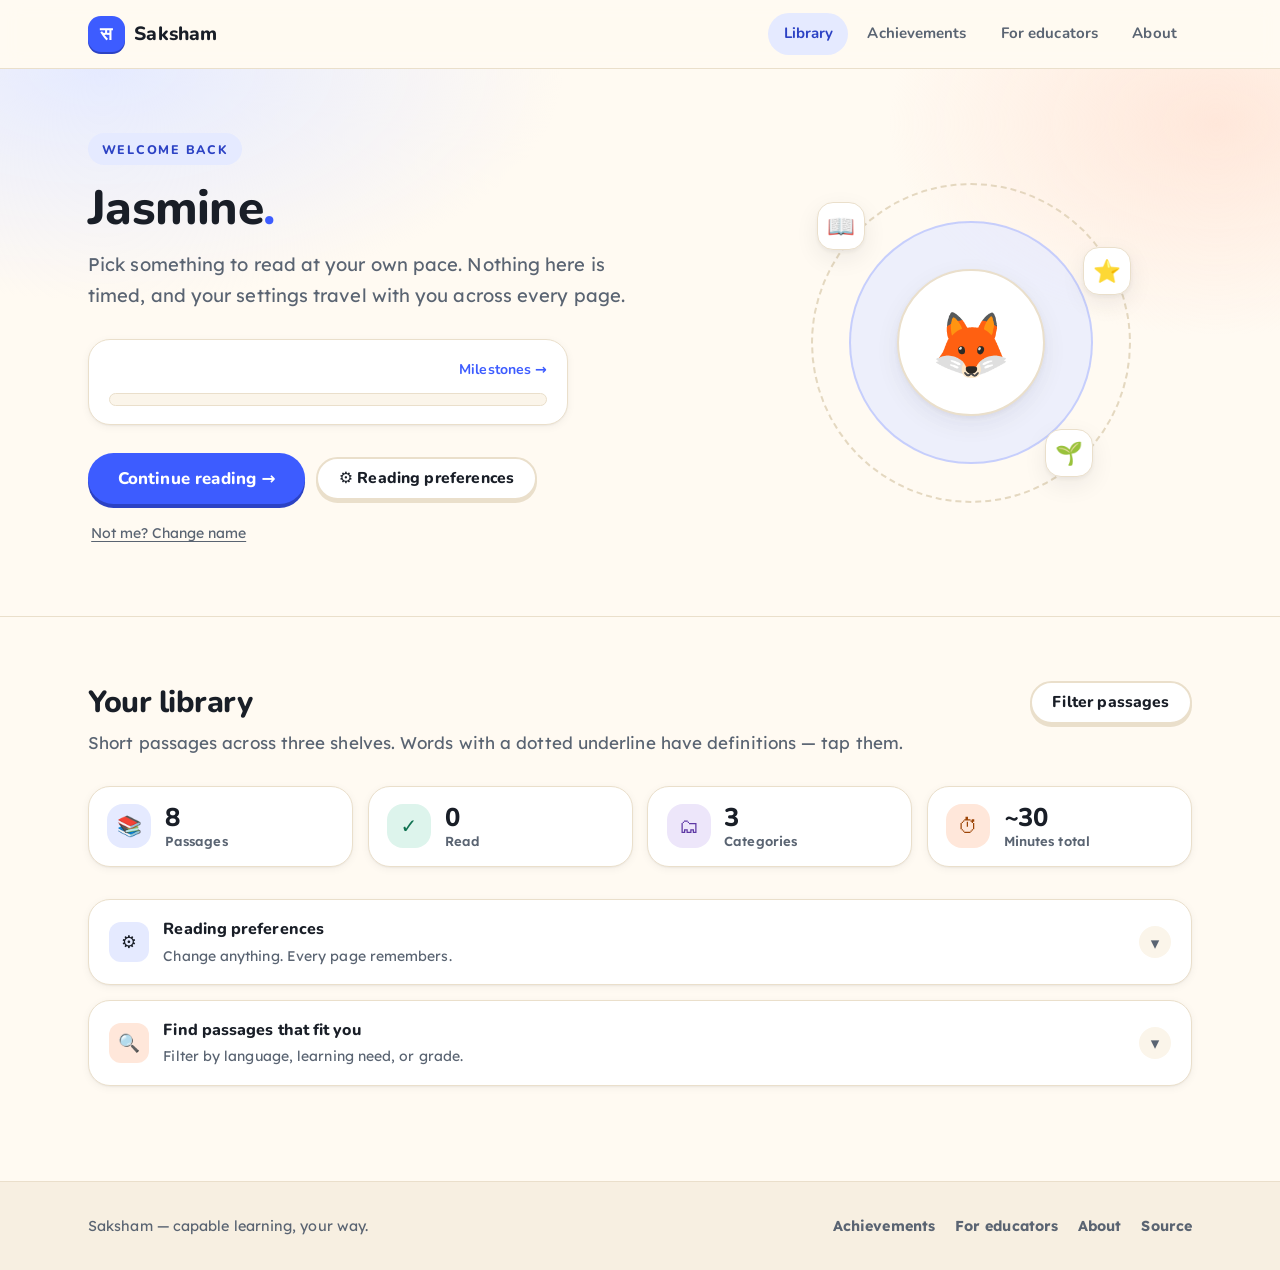
==== commit b518b138: "Add files via upload" ====
--- a/index.html
+++ b/index.html
@@ -1,37 +1,1426 @@
 <!DOCTYPE html>
-<script type="application/json" id="cowork-artifact-meta">
-{
-  "name": "Saksham Preview",
-  "schemaVersion": 1,
-  "description": "Live, fully interactive preview of the redesigned Saksham reading library — all four pages (library/reader, achievements, educators, about), four themes, four fonts, with webfonts embedded so it works offline.",
-  "mcpTools": [],
-  "mcpServerNames": []
-}
-</script>
 <html lang="en">
 <head>
-<meta charset="UTF-8">
-<meta name="viewport" content="width=device-width, initial-scale=1.0">
-<title>Saksham — live preview</title>
-<style>
-  html, body { margin: 0; padding: 0; height: 100%; background: #FFFAF2; }
-  #frame { display: block; width: 100%; height: 100%; border: 0; }
-</style>
+<meta charset="UTF-8" />
+<meta name="viewport" content="width=device-width, initial-scale=1.0" />
+<title>Saksham — a calmer way to read</title>
+<meta name="description" content="A small reading library for neurodivergent learners. Set the font, contrast, pace, and motion to whatever your brain wants. Read at your own speed. Nothing is timed. Nothing is shared." />
+
+<link rel="preconnect" href="https://fonts.googleapis.com">
+<link rel="preconnect" href="https://fonts.gstatic.com" crossorigin>
+<link href="https://fonts.googleapis.com/css2?family=Nunito:wght@600;700;800&family=Atkinson+Hyperlegible:wght@400;700&family=Lexend:wght@400;500;600&display=swap" rel="stylesheet">
+<link href="https://fonts.cdnfonts.com/css/opendyslexic" rel="stylesheet">
+<link rel="stylesheet" href="styles.css">
 </head>
-<body>
-<iframe id="frame" title="Saksham preview"></iframe>
+
+<body data-contrast="cream" data-font="lexend" data-size="m" data-motion="full">
+
+<a href="#main" class="skip">Skip to main content</a>
+
+<header class="site-nav" role="banner">
+  <div class="nav-inner">
+    <a href="index.html" class="brand" aria-label="Saksham home" data-voice="Saksham home">
+      <span class="brand-mark" aria-hidden="true">स</span>
+      <span>Saksham</span>
+    </a>
+    <button class="nav-toggle" aria-expanded="false" aria-controls="primaryNav" id="navToggle" data-i18n="menu">☰ Menu</button>
+    <nav class="nav-links" id="primaryNav" aria-label="Primary">
+      <a href="index.html" class="current" data-voice="Library" data-i18n="nav_library">Library</a>
+      <a href="achievements.html" data-voice="Achievements" data-i18n="nav_achievements">Achievements</a>
+      <a href="educators.html" data-voice="For educators" data-i18n="nav_educators">For educators</a>
+      <a href="about.html" data-voice="About" data-i18n="nav_about">About</a>
+    </nav>
+  </div>
+</header>
+
+<main id="main" tabindex="-1">
+
+  <!-- ====================================================
+       SCREEN: FIRST-RUN SETUP
+       ==================================================== -->
+  <section class="screen" id="screen-setup" aria-labelledby="setup-title" hidden>
+    <div class="setup">
+      <div class="setup-card">
+        <h1 id="setup-title" data-i18n="setup_title">Saksham — inclusive learning for all.</h1>
+        <p class="meaning">सक्षम · capable</p>
+        <p class="lede" data-i18n="setup_lede">Empowering every learner, regardless of ability or background. Let's set things up for the way your brain works. Nothing here is permanent — you can change any of it later.</p>
+
+        <label for="setupName" data-i18n="setup_name_label">What should I call you?</label>
+        <input id="setupName" type="text" placeholder="Just a first name is fine" data-i18n-ph="setup_name_ph" maxlength="24" autocomplete="off" data-voice="What should I call you?" />
+
+        <label data-i18n="setup_avatar_label">Pick an avatar</label>
+        <div class="avatar-picks" role="radiogroup" aria-label="Avatar color">
+          <button type="button" class="avatar-pick" data-avatar="blue" aria-pressed="true" data-voice="Fox avatar"><span class="avatar av-blue" aria-hidden="true">🦊</span><span data-i18n="av_blue">Fox</span></button>
+          <button type="button" class="avatar-pick" data-avatar="green" aria-pressed="false" data-voice="Turtle avatar"><span class="avatar av-green" aria-hidden="true">🐢</span><span data-i18n="av_green">Turtle</span></button>
+          <button type="button" class="avatar-pick" data-avatar="warm" aria-pressed="false" data-voice="Butterfly avatar"><span class="avatar av-warm" aria-hidden="true">🦋</span><span data-i18n="av_warm">Butterfly</span></button>
+          <button type="button" class="avatar-pick" data-avatar="sun" aria-pressed="false" data-voice="Bee avatar"><span class="avatar av-sun" aria-hidden="true">🐝</span><span data-i18n="av_sun">Bee</span></button>
+          <button type="button" class="avatar-pick" data-avatar="lav" aria-pressed="false" data-voice="Owl avatar"><span class="avatar av-lav" aria-hidden="true">🦉</span><span data-i18n="av_lav">Owl</span></button>
+          <button type="button" class="avatar-pick" data-avatar="rose" aria-pressed="false" data-voice="Panda avatar"><span class="avatar av-rose" aria-hidden="true">🐼</span><span data-i18n="av_rose">Panda</span></button>
+        </div>
+
+        <div class="setup-actions">
+          <button type="button" class="btn" id="setupSubmit" data-voice="Open my library" data-i18n="setup_open">Open my library →</button>
+          <button type="button" class="btn ghost" id="setupSkip" data-voice="Skip setup" data-i18n="setup_skip">Skip — just call me Reader</button>
+        </div>
+        <div class="dots" aria-hidden="true">
+          <span class="on"></span><span></span><span></span>
+        </div>
+      </div>
+    </div>
+  </section>
+
+  <!-- ====================================================
+       SCREEN: HOME — clean hero + library
+       ==================================================== -->
+  <section class="screen active" id="screen-home" aria-labelledby="home-title">
+
+    <!-- HERO -->
+    <section class="hero-section" aria-labelledby="home-title">
+      <div class="container">
+        <div class="hero-content">
+          <div class="hero-text">
+            <p class="hero-eyebrow"><span id="helloGreeting">Welcome back</span></p>
+            <h1 id="home-title"><span id="helloName">Jasmine</span><span class="name-dot">.</span></h1>
+            <p class="hero-sub" id="helloLine">Pick something to read at your own pace. Nothing here is timed, and your settings travel with you across every page.</p>
+
+            <div class="hero-progress">
+              <div class="progress-row">
+                <span id="readCountLabel"></span>
+                <a href="achievements.html" data-i18n="milestones">Milestones →</a>
+              </div>
+              <div class="progress-bar" aria-hidden="true">
+                <div class="progress-fill" id="progressFill" style="width: 0%"></div>
+              </div>
+            </div>
+
+            <div class="hero-actions">
+              <button class="btn lg" id="continueBtn" data-voice="Continue reading">Continue reading →</button>
+              <button class="btn ghost" id="openPrefsBtn" data-voice="Reading preferences" data-i18n="reading_prefs">⚙ Reading preferences</button>
+              <button class="edit-name-link" id="editName" data-voice="Change name" data-i18n="change_name">Not me? Change name</button>
+            </div>
+          </div>
+
+          <div class="hero-visual" aria-hidden="true">
+            <div class="hero-orb">
+              <span class="orb-ring orb-ring-1"></span>
+              <span class="orb-ring orb-ring-2"></span>
+              <span class="avatar av-blue" id="helloAvatar">🦊</span>
+              <span class="float-chip chip-book">📖</span>
+              <span class="float-chip chip-star">⭐</span>
+              <span class="float-chip chip-leaf">🌱</span>
+            </div>
+          </div>
+
+        </div>
+      </div>
+    </section>
+
+    <!-- LIBRARY SECTION -->
+    <section class="library-section">
+      <div class="container">
+        <div class="library-header">
+          <h2 data-i18n="your_library">Your library</h2>
+          <div class="library-tools">
+            <button type="button" class="btn ghost" id="openFiltersBtn" data-voice="Filter passages" data-i18n="filter_passages">Filter passages</button>
+          </div>
+        </div>
+        <p class="text-soft" style="margin: 0 0 1.5rem;" data-i18n="library_intro">Short passages across three shelves. Words with a dotted underline have definitions — tap them.</p>
+
+
+      <div class="lib-stats" id="libStats" role="list" aria-label="Library overview">
+        <div class="stat-card s-blue" role="listitem">
+          <span class="stat-ic" aria-hidden="true">📚</span>
+          <span class="stat-text"><span class="stat-num" id="statTotal">8</span><span class="stat-label">Passages</span></span>
+        </div>
+        <div class="stat-card s-green" role="listitem">
+          <span class="stat-ic" aria-hidden="true">✓</span>
+          <span class="stat-text"><span class="stat-num" id="statRead">0</span><span class="stat-label">Read</span></span>
+        </div>
+        <div class="stat-card s-purple" role="listitem">
+          <span class="stat-ic" aria-hidden="true">🗂</span>
+          <span class="stat-text"><span class="stat-num" id="statCats">3</span><span class="stat-label">Categories</span></span>
+        </div>
+        <div class="stat-card s-warm" role="listitem">
+          <span class="stat-ic" aria-hidden="true">⏱</span>
+          <span class="stat-text"><span class="stat-num" id="statTime">~30</span><span class="stat-label">Minutes total</span></span>
+        </div>
+      </div>
+
+      <!-- Preferences (collapsed; opened by the hero's "Reading preferences" button) -->
+      <details class="prefs" id="prefsPanel">
+        <summary data-voice="Reading preferences">
+          <span class="sum-icon" aria-hidden="true">⚙</span>
+          <span class="sum-text">
+            <span class="sum-title" data-i18n="prefs_title">Reading preferences</span>
+            <span class="hint" data-i18n="prefs_hint">Change anything. Every page remembers.</span>
+          </span>
+          <span class="sum-toggle" aria-hidden="true"><span class="chev">▾</span></span>
+        </summary>
+        <div class="prefs-body">
+
+          <div class="pref-group">
+            <div class="pref-label">
+              <h4 data-i18n="font">Font</h4>
+              <span class="pref-value" id="lblFont">Lexend</span>
+            </div>
+            <div class="chips" role="radiogroup" aria-label="Font">
+              <button class="chip" role="radio" aria-checked="false" aria-pressed="false" data-set="font" data-value="atkinson" data-voice="Atkinson font">Atkinson</button>
+              <button class="chip" role="radio" aria-checked="true" aria-pressed="true" data-set="font" data-value="lexend" data-voice="Lexend font">Lexend</button>
+              <button class="chip" role="radio" aria-checked="false" aria-pressed="false" data-set="font" data-value="opendys" data-voice="Open Dyslexic font">OpenDyslexic</button>
+              <button class="chip" role="radio" aria-checked="false" aria-pressed="false" data-set="font" data-value="system" data-voice="System font">System</button>
+            </div>
+          </div>
+
+          <div class="pref-group">
+            <div class="pref-label">
+              <h4 data-i18n="size">Size</h4>
+              <span class="pref-value" id="lblSize">Medium</span>
+            </div>
+            <div class="chips" role="radiogroup" aria-label="Size">
+              <button class="chip" role="radio" aria-checked="true" aria-pressed="true" data-set="size" data-value="m" data-voice="Medium">M</button>
+              <button class="chip" role="radio" aria-checked="false" aria-pressed="false" data-set="size" data-value="l" data-voice="Large">L</button>
+              <button class="chip" role="radio" aria-checked="false" aria-pressed="false" data-set="size" data-value="xl" data-voice="Extra large">XL</button>
+            </div>
+          </div>
+
+          <div class="pref-group">
+            <div class="pref-label">
+              <h4 data-i18n="theme">Theme</h4>
+              <span class="pref-value" id="lblContrast">Warm cream</span>
+            </div>
+            <div class="swatch-row" role="radiogroup" aria-label="Theme">
+              <button class="swatch-btn" role="radio" aria-checked="true" aria-pressed="true" data-set="contrast" data-value="cream" data-voice="Warm cream theme">
+                <span class="sw" style="background:#FFFBF5;border-color:#E5DAC2;"></span><span data-i18n="theme_cream">Cream</span>
+              </button>
+              <button class="swatch-btn" role="radio" aria-checked="false" aria-pressed="false" data-set="contrast" data-value="soft" data-voice="Soft blue theme">
+                <span class="sw" style="background:#F1F4FB;border-color:#D2DCEA;"></span><span data-i18n="theme_soft">Soft</span>
+              </button>
+              <button class="swatch-btn" role="radio" aria-checked="false" aria-pressed="false" data-set="contrast" data-value="dark" data-voice="Dark theme">
+                <span class="sw" style="background:#14181F;border-color:#2A3140;"></span><span data-i18n="theme_dark">Dark</span>
+              </button>
+              <button class="swatch-btn" role="radio" aria-checked="false" aria-pressed="false" data-set="contrast" data-value="high" data-voice="High contrast theme">
+                <span class="sw" style="background:#000;border-color:#FFD301;"></span><span data-i18n="theme_high">High</span>
+              </button>
+            </div>
+          </div>
+
+          <div class="pref-group">
+            <div class="pref-label">
+              <h4 data-i18n="motion">Motion</h4>
+              <span class="pref-value" id="lblMotion">Full</span>
+            </div>
+            <div class="chips" role="radiogroup" aria-label="Motion">
+              <button class="chip" role="radio" aria-checked="true" aria-pressed="true" data-set="motion" data-value="full" data-voice="Full motion"><span data-i18n="motion_full">Full</span></button>
+              <button class="chip" role="radio" aria-checked="false" aria-pressed="false" data-set="motion" data-value="reduced" data-voice="Reduced motion"><span data-i18n="motion_reduced">Reduced</span></button>
+              <button class="chip" role="radio" aria-checked="false" aria-pressed="false" data-set="motion" data-value="none" data-voice="No motion"><span data-i18n="motion_none">None</span></button>
+            </div>
+          </div>
+
+          <div class="pref-group">
+            <div class="pref-label">
+              <h4 data-i18n="readaloud">Read-aloud</h4>
+              <span class="pref-value">
+                <label class="switch">
+                  <input id="setAudio" type="checkbox" checked />
+                  <span class="track" aria-hidden="true"></span>
+                  <span class="sr-only">Read-aloud available</span>
+                </label>
+              </span>
+            </div>
+            <p class="text-soft" style="font-size: 0.85rem; margin: 0;" data-i18n="readaloud_desc">Hear the words while you see them.</p>
+          </div>
+
+          <div class="pref-group">
+            <div class="pref-label">
+              <h4 data-i18n="voicecues">Voice cues</h4>
+              <span class="pref-value">
+                <label class="switch">
+                  <input id="setVoice" type="checkbox" />
+                  <span class="track" aria-hidden="true"></span>
+                  <span class="sr-only">Voice cues on focus</span>
+                </label>
+              </span>
+            </div>
+            <p class="text-soft" style="font-size: 0.85rem; margin: 0;" data-i18n="voicecues_desc">Speaks button labels when you focus on them. For emerging readers.</p>
+          </div>
+
+          <div class="pref-group">
+            <div class="pref-label">
+              <h4 data-i18n="pace">Pace</h4>
+              <span class="pref-value" id="lblPace">0.9×</span>
+            </div>
+            <input id="setPace" type="range" min="0.5" max="1.5" step="0.1" value="0.9" aria-label="Reading pace" />
+          </div>
+
+        </div>
+      </details>
+
+      <!-- Filter panel (Figma "Search Filter" modal, now an inline collapsible) -->
+      <details class="filter-panel" id="filterPanel">
+        <summary data-voice="Find passages that fit you">
+          <span class="sum-icon filter-icon" aria-hidden="true">🔍</span>
+          <span class="sum-text">
+            <span class="sum-title" data-i18n="filter_title">Find passages that fit you</span>
+            <span class="hint" id="filterHint">Filter by language, learning need, or grade.</span>
+          </span>
+          <span class="sum-toggle" aria-hidden="true"><span class="chev">▾</span></span>
+        </summary>
+        <div class="filter-body">
+          <div class="filter-group">
+            <h4 data-i18n="f_language">Language</h4>
+            <div class="chips" role="group" aria-label="Language">
+              <button type="button" class="chip" data-filter="lang" data-val="english" aria-pressed="true">English</button>
+              <button type="button" class="chip" data-filter="lang" data-val="hindi" aria-pressed="false">हिन्दी Hindi</button>
+              <button type="button" class="chip" data-filter="lang" data-val="bengali" aria-pressed="false">বাংলা Bengali</button>
+              <button type="button" class="chip" data-filter="lang" data-val="marathi" aria-pressed="false">मराठी Marathi</button>
+              <button type="button" class="chip" data-filter="lang" data-val="gujarati" aria-pressed="false">ગુજરાતી Gujarati</button>
+              <button type="button" class="chip" data-filter="lang" data-val="telugu" aria-pressed="false">తెలుగు Telugu</button>
+            </div>
+          </div>
+          <div class="filter-group">
+            <h4 data-i18n="f_needs">Learning needs</h4>
+            <div class="chips" role="group" aria-label="Learning needs">
+              <button type="button" class="chip" data-filter="need" data-val="dyslexia" aria-pressed="false" data-i18n="need_dyslexia">Dyslexia</button>
+              <button type="button" class="chip" data-filter="need" data-val="adhd" aria-pressed="false" data-i18n="need_adhd">ADHD</button>
+              <button type="button" class="chip" data-filter="need" data-val="autism" aria-pressed="false" data-i18n="need_autism">Autism</button>
+              <button type="button" class="chip" data-filter="need" data-val="speech" aria-pressed="false" data-i18n="need_speech">Speech</button>
+              <button type="button" class="chip" data-filter="need" data-val="visual" aria-pressed="false" data-i18n="need_visual">Visual / Motor</button>
+            </div>
+          </div>
+          <div class="filter-group">
+            <h4 data-i18n="f_grade">Grade level</h4>
+            <div class="grade-row" role="group" aria-label="Grade level">
+              <button type="button" class="grade" data-filter="grade" data-val="1">1</button>
+              <button type="button" class="grade" data-filter="grade" data-val="2">2</button>
+              <button type="button" class="grade" data-filter="grade" data-val="3">3</button>
+              <button type="button" class="grade" data-filter="grade" data-val="4">4</button>
+              <button type="button" class="grade" data-filter="grade" data-val="5">5</button>
+              <button type="button" class="grade" data-filter="grade" data-val="6" aria-pressed="true">6</button>
+              <button type="button" class="grade" data-filter="grade" data-val="7">7</button>
+              <button type="button" class="grade" data-filter="grade" data-val="8">8</button>
+              <button type="button" class="grade" data-filter="grade" data-val="9">9</button>
+              <button type="button" class="grade" data-filter="grade" data-val="10">10</button>
+            </div>
+          </div>
+          <div class="filter-result" id="filterResult">English · Grade 6 · Showing all 8 passages.</div>
+          <div class="filter-actions">
+            <button type="button" class="btn ghost" id="filterClear" data-i18n="filter_clear">Clear all</button>
+            <button type="button" class="btn" id="filterApply" data-i18n="filter_apply">Apply filters</button>
+          </div>
+        </div>
+      </details>
+
+      <!-- Library — category tiles act as filters over one clean grid -->
+      <div class="library" id="library">
+
+        <div class="lib-carousel">
+          <button type="button" class="carousel-nav prev" id="libPrev" aria-label="Scroll left" data-voice="Previous passages">‹</button>
+          <div class="lib-grid lib-track" id="grid-all" role="list"></div>
+          <button type="button" class="carousel-nav next" id="libNext" aria-label="Scroll right" data-voice="More passages">›</button>
+        </div>
+        <div class="carousel-dots" id="libDots" aria-hidden="true"></div>
+      </div>
+
+      </div>
+    </section>
+  </section>
+
+  <!-- ====================================================
+       SCREEN: READER
+       ==================================================== -->
+  <section class="screen" id="screen-reader" aria-labelledby="reader-title">
+    <div class="container">
+      <div class="reader">
+        <button class="back" id="backToLib" data-voice="Back to library" data-i18n="back_to_library">← Back to library</button>
+        <p class="reader-eyebrow" id="readerEyebrow"></p>
+        <h1 id="reader-title"></h1>
+        <div class="reader-meta" id="reader-meta"></div>
+        <div class="para-progress" id="paraProgress" aria-hidden="true"></div>
+
+        <div class="reader-controls" role="toolbar" aria-label="Reader controls">
+          <div class="grp">
+            <button class="icon-btn" id="playBtn" aria-label="Read aloud" data-voice="Read aloud" data-i18n="read_aloud">▶ Read aloud</button>
+            <button class="icon-btn" id="stopBtn" aria-label="Stop reading" data-voice="Stop reading" data-i18n="stop" hidden>■ Stop</button>
+          </div>
+          <span class="sep" aria-hidden="true"></span>
+          <div class="grp">
+            <label for="paceLive" class="sr-only">Pace</label>
+            <span class="text-soft" aria-hidden="true" style="font-size: 0.85rem;" data-i18n="pace">Pace</span>
+            <input id="paceLive" type="range" min="0.5" max="1.5" step="0.1" value="0.9" class="pace-slider" />
+            <span class="pace-val" id="paceLiveVal">0.9×</span>
+          </div>
+          <span class="sep" aria-hidden="true"></span>
+          <div class="grp">
+            <a href="#prefsPanel" class="icon-btn" id="openPrefs" data-voice="More preferences" data-i18n="more_prefs">⚙ More preferences</a>
+          </div>
+        </div>
+
+        <article class="passage-body" id="passageBody" aria-live="polite"></article>
+
+        <!-- Reflection panel (replaces the simple finish card) -->
+        <div class="reflect">
+          <div class="prev-reflection" id="prevReflection" hidden>
+            <span class="lbl" data-i18n="your_last_note">Your last note</span>
+            <span id="prevReflectionText"></span>
+          </div>
+          <h3 data-i18n="reflect_title">Take a moment.</h3>
+          <p class="prompt" id="reflectPrompt">What's one thing you'd remember?</p>
+          <textarea id="reflectText" maxlength="280" placeholder="Type a sentence or two. Or leave it empty. Both are fine." data-i18n-ph="reflect_ph"></textarea>
+          <div class="reflect-meta">
+            <span id="reflectCount">0 / 280</span>
+            <span data-i18n="reflect_saved">Saved to this device only.</span>
+          </div>
+          <div class="reflect-actions">
+            <button class="btn" id="markRead" data-voice="Mark as read" data-i18n="i_read_this">I read this</button>
+            <span class="skip-note" data-i18n="skip_note">You can leave the note empty — it's not a test.</span>
+          </div>
+        </div>
+      </div>
+    </div>
+  </section>
+
+  <!-- ====================================================
+       SCREEN: COMPLETION (after marking a passage read)
+       ==================================================== -->
+  <section class="screen" id="screen-complete" aria-labelledby="complete-title">
+    <div class="container">
+      <div class="complete">
+        <div class="complete-card">
+          <div class="complete-icon" aria-hidden="true">✓</div>
+          <h1 id="complete-title">Nice. You read that.</h1>
+          <p class="complete-sub" id="completeSub" data-i18n="complete_sub">Take a breath. There's no rush on what's next.</p>
+          <p class="saved-line" id="completeSaved" data-i18n="complete_saved" hidden>Your note has been saved to this device.</p>
+
+          <div class="next-suggest" id="nextSuggest">
+            <h4 data-i18n="try_next">Try this next?</h4>
+            <button type="button" class="next-card" id="nextCard">
+              <div class="meta" id="nextMeta"></div>
+              <h3 id="nextTitle"></h3>
+              <p id="nextPreview"></p>
+            </button>
+          </div>
+
+          <div class="all-done" id="allDone" hidden>
+            <span data-i18n="all_done">🌱 You've read every passage in the library. Come back any time — re-reading counts.</span>
+          </div>
+
+          <div class="complete-actions">
+            <button class="btn ghost" id="completeBack" data-voice="Back to library" data-i18n="back_to_library2">Back to library</button>
+          </div>
+        </div>
+      </div>
+    </div>
+  </section>
+
+</main>
+
+<!-- Achievement toast -->
+<div class="toast" id="toast" role="status" aria-live="polite">
+  <div class="icon" id="toastIcon" aria-hidden="true">⭐</div>
+  <div>
+    <div class="lbl" data-i18n="milestone_label">Milestone</div>
+    <div class="title" id="toastTitle"></div>
+  </div>
+</div>
+
+<!-- Voice cue indicator -->
+<div class="voice-indicator" id="voiceIndicator" aria-hidden="true" data-i18n="voice_on">🔊 Voice cues on</div>
+
+<footer class="site-footer">
+  <div class="container">
+    <div data-i18n="footer_tagline">Saksham — capable learning, your way.</div>
+    <div class="footer-links">
+      <a href="achievements.html" data-i18n="nav_achievements">Achievements</a>
+      <a href="educators.html" data-i18n="nav_educators">For educators</a>
+      <a href="about.html" data-i18n="nav_about">About</a>
+      <a href="https://github.com/jsayed23/saksham-reading-library" target="_blank" rel="noopener" data-i18n="footer_source">Source</a>
+    </div>
+  </div>
+</footer>
+
+<script src="i18n.js"></script>
 <script>
-var CSS = "@font-face{font-family:'Nunito';font-style:normal;font-weight:600;font-display:swap;src:url([data-uri]) format('woff2');}\n@font-face{font-family:'Nunito';font-style:normal;font-weight:700;font-display:swap;src:url([data-uri]) format('woff2');}\n@font-face{font-family:'Nunito';font-style:normal;font-weight:800;font-display:swap;src:url([data-uri]) format('woff2');}\n@font-face{font-family:'Atkinson Hyperlegible';font-style:normal;font-weight:400;font-display:swap;src:url([data-uri]) format('woff2');}\n@font-face{font-family:'Atkinson Hyperlegible';font-style:normal;font-weight:700;font-display:swap;src:url([data-uri]) format('woff2');}\n@font-face{font-family:'Lexend';font-style:normal;font-weight:400;font-display:swap;src:url([data-uri]) format('woff2');}\n@font-face{font-family:'Lexend';font-style:normal;font-weight:500;font-display:swap;src:url([data-uri]) format('woff2');}\n@font-face{font-family:'Lexend';font-style:normal;font-weight:600;font-display:swap;src:url([data-uri]) format('woff2');}\n/* ==========================================================================\n   SAKSHAM \u2014 Design system v2\n   A reading tool for neurodivergent learners.\n\n   The look: friendly, confident, generous. Rounded shapes, chunky tappable\n   buttons, clear colour-coded categories, one idea per card. Everything\n   still bends to the reader's own font / size / contrast / motion settings \u2014\n   the theme tokens below are re-declared per `body[data-*]` so a single\n   stylesheet serves cream, soft blue, dark and high-contrast modes.\n\n   Sections\n     1.  Tokens & themes\n     2.  Reset & base type\n     3.  Layout primitives\n     4.  Buttons, chips, switches\n     5.  Site chrome (nav, footer, skip link)\n     6.  Setup screen\n     7.  Home \u2014 hero\n     8.  Home \u2014 library (stats, cards, carousel)\n     9.  Panels (preferences, filters)\n     10. Reader\n     11. Complete screen\n     12. Achievements\n     13. Educators\n     14. Prose pages\n     15. Toast, popovers, utilities\n     16. Responsive\n   ========================================================================== */\n\n/* ==========================================================================\n   1. TOKENS & THEMES\n   ========================================================================== */\n\n:root {\n  /* Brand */\n  --c-accent:      #3D5CFF;\n  --c-accent-soft: #E5EAFF;\n  --c-warm:        #FF7C24;\n  --c-warm-soft:   #FFE7DA;\n  --c-sun:         #FFC531;\n\n  /* Category identity.\n     Each colour comes in three parts: the vivid `--cat-*` for shapes (card\n     top rules, icon tiles), the `-soft` wash behind small labels, and the\n     `-ink` variant for text. The ink variants are darkened until every\n     label clears WCAG AA at 11\u201313px against its own soft wash \u2014 the vivid\n     hue would only reach ~2.5:1 there. */\n  --cat-stories:      #F0761E;\n  --cat-stories-soft: #FFEDE0;\n  --cat-stories-ink:  #9C4406;\n  --cat-science:      #17916B;\n  --cat-science-soft: #DDF4EC;\n  --cat-science-ink:  #0E7150;\n  --cat-sky:          #6E45B5;\n  --cat-sky-soft:     #EDE6FA;\n  --cat-sky-ink:      #5E38A4;\n\n  /* Semantic */\n  --ok:       #0E7150;\n  --ok-soft:  #DDF4EC;\n  --ok-ink:   #0E7150;\n  --ok-badge-ink: #FFFFFF;\n\n  /* Radii \u2014 big and soft */\n  --r-xs: 8px;\n  --r-sm: 12px;\n  --r:    16px;\n  --r-lg: 22px;\n  --r-xl: 28px;\n  --r-pill: 999px;\n\n  /* Elevation. Themes override these so dark mode doesn't get muddy. */\n  --shadow-sm: 0 1px 2px rgba(23, 28, 38, 0.05), 0 2px 8px rgba(23, 28, 38, 0.05);\n  --shadow:    0 2px 4px rgba(23, 28, 38, 0.05), 0 8px 24px rgba(23, 28, 38, 0.07);\n  --shadow-lg: 0 4px 8px rgba(23, 28, 38, 0.05), 0 18px 44px rgba(23, 28, 38, 0.10);\n\n  /* Type */\n  --font-brand: 'Nunito', 'Poppins', system-ui, sans-serif;\n  --font-body:  'Atkinson Hyperlegible', system-ui, sans-serif;\n\n  --size-body: 1.0625rem;\n  --line-height: 1.7;\n  --letter-spacing: 0.005em;\n\n  /* Motion + layout */\n  --motion-scale: 1;\n  --container: 74rem;\n  --container-narrow: 46rem;\n  --measure: 38rem;\n\n  --nav-h: 4.25rem;\n}\n\n/* ---- Theme: warm cream (default) ---- */\nbody[data-contrast=\"cream\"] {\n  --bg: #FFFAF2;\n  --bg-soft: #F7EFE1;\n  --bg-card: #FFFFFF;\n  --bg-sunk: #FBF5EA;\n  --ink: #191E27;\n  --ink-soft: #5A6472;\n  --ink-faint: #8D97A6;\n  --line: #EADFCB;\n  --line-strong: #DBCCAF;\n  --accent: #3D5CFF;\n  --accent-soft: #E5EAFF;\n  --accent-ink: #FFFFFF;\n  --accent-strong: #2C42C4;   /* accent text on --accent-soft */\n  --btn-shade: #2C42C4;\n}\n\n/* ---- Theme: soft blue ---- */\nbody[data-contrast=\"soft\"] {\n  --bg: #F2F5FC;\n  --bg-soft: #E5EBF6;\n  --bg-card: #FFFFFF;\n  --bg-sunk: #EDF1FA;\n  --ink: #171C26;\n  --ink-soft: #4A5462;\n  --ink-faint: #808B9B;\n  --line: #D7E0EE;\n  --line-strong: #BCC9DC;\n  --accent: #3D5CFF;\n  --accent-soft: #DFE5FA;\n  --accent-ink: #FFFFFF;\n  --accent-strong: #2C42C4;\n  --btn-shade: #2C42C4;\n}\n\n/* ---- Theme: dark ---- */\nbody[data-contrast=\"dark\"] {\n  --bg: #12161D;\n  --bg-soft: #1A2029;\n  --bg-card: #1E2531;\n  --bg-sunk: #171D25;\n  --ink: #EDF0F5;\n  --ink-soft: #B4BDCB;\n  --ink-faint: #8590A1;\n  --line: #2B3341;\n  --line-strong: #3B4557;\n  --accent: #8FA3FF;\n  --accent-soft: #232E4B;\n  --accent-ink: #101521;\n  --btn-shade: #5F72C9;\n\n  --cat-stories: #FFA25C;      --cat-stories-soft: #34261C;  --cat-stories-ink: #FFA25C;\n  --cat-science: #58CFA6;      --cat-science-soft: #16302A;  --cat-science-ink: #58CFA6;\n  --cat-sky:     #B79BEC;      --cat-sky-soft:     #26203A;  --cat-sky-ink:     #B79BEC;\n  --ok: #58CFA6;               --ok-soft: #16302A;           --ok-ink: #58CFA6;\n  --ok-badge-ink: #0C1F19;\n  --accent-strong: #8FA3FF;\n  --c-warm-soft: #35251A;\n  --c-accent-soft: #232E4B;\n\n  --shadow-sm: 0 1px 2px rgba(0, 0, 0, 0.3);\n  --shadow:    0 2px 6px rgba(0, 0, 0, 0.35), 0 10px 28px rgba(0, 0, 0, 0.25);\n  --shadow-lg: 0 4px 10px rgba(0, 0, 0, 0.4), 0 20px 48px rgba(0, 0, 0, 0.32);\n}\n\n/* ---- Theme: high contrast ---- */\nbody[data-contrast=\"high\"] {\n  --bg: #000000;\n  --bg-soft: #000000;\n  --bg-card: #000000;\n  --bg-sunk: #0B0B0B;\n  --ink: #FFFFFF;\n  --ink-soft: #FFFFFF;\n  --ink-faint: #FFD301;\n  --line: #FFFFFF;\n  --line-strong: #FFD301;\n  --accent: #FFD301;\n  --accent-soft: #2A2500;\n  --accent-ink: #000000;\n  --btn-shade: #A88A00;\n\n  --cat-stories: #FFD301;      --cat-stories-soft: #2A2500;  --cat-stories-ink: #FFD301;\n  --cat-science: #FFD301;      --cat-science-soft: #2A2500;  --cat-science-ink: #FFD301;\n  --cat-sky:     #FFD301;      --cat-sky-soft:     #2A2500;  --cat-sky-ink:     #FFD301;\n  --ok: #FFD301;               --ok-soft: #2A2500;           --ok-ink: #FFD301;\n  --ok-badge-ink: #000000;\n  --accent-strong: #FFD301;\n  --c-warm-soft: #2A2500;\n  --c-accent-soft: #2A2500;\n  --c-sun: #FFD301;\n\n  --shadow-sm: none;\n  --shadow: none;\n  --shadow-lg: none;\n}\n/* High contrast wants hard edges, not soft depth. */\nbody[data-contrast=\"high\"] .passage-card,\nbody[data-contrast=\"high\"] .stat-card,\nbody[data-contrast=\"high\"] .badge,\nbody[data-contrast=\"high\"] .panel,\nbody[data-contrast=\"high\"] .setup-card,\nbody[data-contrast=\"high\"] .complete-card,\nbody[data-contrast=\"high\"] .teacher-panel,\nbody[data-contrast=\"high\"] .hero-progress,\nbody[data-contrast=\"high\"] .prefs,\nbody[data-contrast=\"high\"] .filter-panel { border-width: 2px; }\n\n/* ---- Reader-chosen font ---- */\nbody[data-font=\"atkinson\"] { --font-body: 'Atkinson Hyperlegible', system-ui, sans-serif; }\nbody[data-font=\"lexend\"]   { --font-body: 'Lexend', system-ui, sans-serif; }\nbody[data-font=\"opendys\"]  { --font-body: 'OpenDyslexic', 'Atkinson Hyperlegible', sans-serif; }\nbody[data-font=\"system\"]   { --font-body: ui-sans-serif, system-ui, sans-serif; }\n\n/* ---- Reader-chosen size ---- */\nbody[data-size=\"m\"]  { --size-body: 1.0625rem; }\nbody[data-size=\"l\"]  { --size-body: 1.1875rem; --measure: 36rem; }\nbody[data-size=\"xl\"] { --size-body: 1.375rem;  --measure: 34rem; }\n\n/* ---- Reader-chosen motion ---- */\nbody[data-motion=\"full\"]    { --motion-scale: 1; }\nbody[data-motion=\"reduced\"] { --motion-scale: 0.4; }\nbody[data-motion=\"none\"]    { --motion-scale: 0; }\n@media (prefers-reduced-motion: reduce) { :root { --motion-scale: 0; } }\n\n\n/* ==========================================================================\n   2. RESET & BASE TYPE\n   ========================================================================== */\n\n*, *::before, *::after { box-sizing: border-box; }\nhtml, body { margin: 0; padding: 0; }\n/* Several components below set an explicit `display`, which would otherwise\n   beat the UA stylesheet's rule for [hidden]. Keep [hidden] authoritative. */\n[hidden] { display: none !important; }\nhtml { scroll-behavior: smooth; }\n@media (prefers-reduced-motion: reduce) { html { scroll-behavior: auto; } }\nimg { max-width: 100%; display: block; }\nbutton, input, textarea, select { font: inherit; color: inherit; }\n\nbody {\n  background: var(--bg);\n  color: var(--ink);\n  font-family: var(--font-body);\n  font-size: var(--size-body);\n  line-height: var(--line-height);\n  letter-spacing: var(--letter-spacing);\n  -webkit-font-smoothing: antialiased;\n  text-rendering: optimizeLegibility;\n  min-height: 100vh;\n  display: flex;\n  flex-direction: column;\n  transition: background-color calc(0.25s * var(--motion-scale)) ease,\n              color calc(0.25s * var(--motion-scale)) ease;\n}\n\nh1, h2, h3, h4 {\n  font-family: var(--font-brand);\n  color: var(--ink);\n  line-height: 1.15;\n  letter-spacing: -0.015em;\n  margin: 0 0 0.5rem;\n  font-weight: 800;\n  text-wrap: balance;\n}\nh1 { font-size: clamp(2rem, 1.4rem + 2.4vw, 3rem); }\nh2 { font-size: clamp(1.45rem, 1.2rem + 1vw, 1.9rem); }\nh3 { font-size: 1.15rem; font-weight: 700; }\nh4 { font-size: 0.95rem; font-weight: 700; letter-spacing: 0; }\n\np { margin: 0 0 1rem; }\np:last-child { margin-bottom: 0; }\n\na { color: var(--accent); text-decoration-thickness: 2px; text-underline-offset: 3px; }\na:hover { text-decoration-thickness: 3px; }\n\nstrong, b { font-weight: 700; }\n\n::selection { background: var(--accent-soft); color: var(--ink); }\n\n:focus-visible {\n  outline: 3px solid var(--accent);\n  outline-offset: 3px;\n  border-radius: var(--r-xs);\n}\n\n.lede {\n  font-size: 1.125em;\n  color: var(--ink-soft);\n  max-width: 42rem;\n  margin: 0 0 1.25rem;\n}\n.text-soft { color: var(--ink-soft); }\n.hint { color: var(--ink-soft); font-size: 0.875rem; }\n\n.sr-only {\n  position: absolute; width: 1px; height: 1px;\n  padding: 0; margin: -1px; overflow: hidden;\n  clip: rect(0 0 0 0); white-space: nowrap; border: 0;\n}\n\n\n/* ==========================================================================\n   3. LAYOUT PRIMITIVES\n   ========================================================================== */\n\nmain { flex: 1 0 auto; width: 100%; }\n/* #main is focused programmatically after the skip link and on screen change.\n   Screen readers still announce it; a page-wide outline would just be noise. */\nmain[tabindex=\"-1\"]:focus { outline: none; }\n\n.container {\n  width: 100%;\n  max-width: var(--container);\n  margin-inline: auto;\n  padding-inline: clamp(1.15rem, 4vw, 2.5rem);\n}\n\n.screen { display: none; }\n.screen.active { display: block; animation: fade calc(0.3s * var(--motion-scale)) ease both; }\n@keyframes fade { from { opacity: 0; transform: translateY(6px); } to { opacity: 1; transform: none; } }\n\n.divider { height: 1px; background: var(--line); border: 0; margin: 2.5rem 0; }\n.sep { color: var(--ink-faint); }\n\n\n/* ==========================================================================\n   4. BUTTONS, CHIPS, SWITCHES\n   ========================================================================== */\n\n/* Chunky \"pressable\" button \u2014 the solid bottom edge is the signature. */\n.btn {\n  --btn-lift: 3px;\n  display: inline-flex;\n  align-items: center;\n  justify-content: center;\n  gap: 0.5rem;\n  padding: 0.72rem 1.4rem;\n  font-family: var(--font-brand);\n  font-weight: 800;\n  font-size: 0.98rem;\n  letter-spacing: 0.01em;\n  line-height: 1.25;\n  color: var(--accent-ink);\n  background: var(--accent);\n  border: 0;\n  border-radius: var(--r-pill);\n  box-shadow: 0 var(--btn-lift) 0 var(--btn-shade);\n  cursor: pointer;\n  text-decoration: none;\n  transition: transform calc(0.12s * var(--motion-scale)) ease,\n              box-shadow calc(0.12s * var(--motion-scale)) ease,\n              filter calc(0.15s * var(--motion-scale)) ease;\n}\n.btn:hover { filter: brightness(1.06); }\n.btn:active {\n  transform: translateY(var(--btn-lift));\n  box-shadow: 0 0 0 var(--btn-shade);\n}\n.btn.lg { padding: 0.95rem 1.85rem; font-size: 1.05rem; --btn-lift: 4px; }\n.btn[disabled] { opacity: 0.5; cursor: not-allowed; box-shadow: none; }\n\n.btn.ghost {\n  color: var(--ink);\n  background: var(--bg-card);\n  box-shadow: 0 var(--btn-lift) 0 var(--line);\n  border: 2px solid var(--line);\n  padding: calc(0.72rem - 2px) calc(1.4rem - 2px);\n}\n.btn.ghost:hover { background: var(--bg-soft); filter: none; border-color: var(--line-strong); }\n.btn.ghost:active { box-shadow: 0 0 0 var(--line); }\n\n/* Selectable pill (font / size / motion / language / need filters) */\n.chips { display: flex; flex-wrap: wrap; gap: 0.5rem; }\n.chip {\n  display: inline-flex;\n  align-items: center;\n  gap: 0.4rem;\n  padding: 0.5rem 0.95rem;\n  font-family: var(--font-brand);\n  font-weight: 700;\n  font-size: 0.9rem;\n  color: var(--ink-soft);\n  background: var(--bg-card);\n  border: 2px solid var(--line);\n  border-radius: var(--r-pill);\n  cursor: pointer;\n  white-space: nowrap;\n  transition: all calc(0.15s * var(--motion-scale)) ease;\n}\n.chip:hover { border-color: var(--line-strong); color: var(--ink); }\n.chip[aria-checked=\"true\"], .chip[aria-pressed=\"true\"] {\n  background: var(--accent);\n  border-color: var(--accent);\n  color: var(--accent-ink);\n}\n\n/* Grade number buttons */\n.grade-row { display: flex; flex-wrap: wrap; gap: 0.45rem; }\n.grade {\n  width: 2.75rem; height: 2.75rem;\n  display: grid; place-items: center;\n  font-family: var(--font-brand);\n  font-weight: 800;\n  color: var(--ink-soft);\n  background: var(--bg-card);\n  border: 2px solid var(--line);\n  border-radius: var(--r-sm);\n  cursor: pointer;\n  transition: all calc(0.15s * var(--motion-scale)) ease;\n}\n.grade:hover { border-color: var(--line-strong); color: var(--ink); }\n.grade[aria-pressed=\"true\"] {\n  background: var(--accent); border-color: var(--accent); color: var(--accent-ink);\n}\n\n/* Theme swatches */\n.swatch-row { display: flex; flex-wrap: wrap; gap: 0.6rem; }\n.swatch-btn {\n  display: inline-flex;\n  align-items: center;\n  gap: 0.55rem;\n  padding: 0.45rem 0.9rem 0.45rem 0.5rem;\n  font-family: var(--font-brand);\n  font-weight: 700;\n  font-size: 0.9rem;\n  color: var(--ink-soft);\n  background: var(--bg-card);\n  border: 2px solid var(--line);\n  border-radius: var(--r-pill);\n  cursor: pointer;\n  transition: all calc(0.15s * var(--motion-scale)) ease;\n}\n.swatch-btn:hover { border-color: var(--line-strong); }\n.swatch-btn[aria-checked=\"true\"] { border-color: var(--accent); color: var(--ink); box-shadow: inset 0 0 0 1px var(--accent); }\n.sw {\n  width: 1.6rem; height: 1.6rem;\n  border-radius: 50%;\n  border: 2px solid var(--line);\n  flex: none;\n}\n\n/* Toggle switch */\n.switch { display: inline-flex; align-items: center; cursor: pointer; margin: 0; }\n.switch input { position: absolute; opacity: 0; width: 0; height: 0; }\n.switch .track {\n  display: block;\n  width: 3.1rem; height: 1.75rem;\n  background: var(--line-strong);\n  border-radius: var(--r-pill);\n  position: relative;\n  transition: background calc(0.2s * var(--motion-scale)) ease;\n}\n.switch .track::after {\n  content: '';\n  position: absolute;\n  top: 3px; left: 3px;\n  width: 1.25rem; height: 1.25rem;\n  background: #fff;\n  border-radius: 50%;\n  box-shadow: 0 1px 3px rgba(0,0,0,0.25);\n  transition: transform calc(0.2s * var(--motion-scale)) ease;\n}\n.switch input:checked + .track { background: var(--accent); }\n.switch input:checked + .track::after { transform: translateX(1.35rem); }\n.switch input:focus-visible + .track { outline: 3px solid var(--accent); outline-offset: 3px; }\n\n/* Range slider */\ninput[type=\"range\"] {\n  -webkit-appearance: none; appearance: none;\n  width: 100%; max-width: 22rem;\n  height: 0.7rem;\n  background: var(--bg-sunk);\n  border: 2px solid var(--line);\n  border-radius: var(--r-pill);\n  cursor: pointer;\n}\ninput[type=\"range\"]::-webkit-slider-thumb {\n  -webkit-appearance: none; appearance: none;\n  width: 1.45rem; height: 1.45rem;\n  background: var(--accent);\n  border: 3px solid var(--bg-card);\n  border-radius: 50%;\n  box-shadow: 0 2px 6px rgba(0,0,0,0.2);\n  cursor: pointer;\n}\ninput[type=\"range\"]::-moz-range-thumb {\n  width: 1.2rem; height: 1.2rem;\n  background: var(--accent);\n  border: 3px solid var(--bg-card);\n  border-radius: 50%;\n  cursor: pointer;\n}\n\n/* Text inputs */\ninput[type=\"text\"], textarea {\n  width: 100%;\n  padding: 0.85rem 1.05rem;\n  background: var(--bg-card);\n  color: var(--ink);\n  border: 2px solid var(--line);\n  border-radius: var(--r);\n  font-family: inherit;\n  font-size: 1rem;\n  transition: border-color calc(0.15s * var(--motion-scale)) ease;\n}\ninput[type=\"text\"]:focus, textarea:focus { border-color: var(--accent); outline-offset: 1px; }\ntextarea { resize: vertical; min-height: 6.5rem; line-height: 1.6; }\n::placeholder { color: var(--ink-faint); opacity: 1; }\n\nlabel { display: block; font-family: var(--font-brand); font-weight: 700; font-size: 0.95rem; margin-bottom: 0.4rem; }\n\n\n/* ==========================================================================\n   5. SITE CHROME\n   ========================================================================== */\n\n.skip {\n  position: absolute; left: 1rem; top: -4rem; z-index: 200;\n  background: var(--accent); color: var(--accent-ink);\n  padding: 0.7rem 1.15rem;\n  border-radius: var(--r-pill);\n  font-family: var(--font-brand); font-weight: 800;\n  text-decoration: none;\n  transition: top calc(0.15s * var(--motion-scale)) ease;\n}\n.skip:focus { top: 1rem; }\n\n.site-nav {\n  position: sticky; top: 0; z-index: 100;\n  background: color-mix(in srgb, var(--bg) 88%, transparent);\n  backdrop-filter: saturate(1.4) blur(10px);\n  -webkit-backdrop-filter: saturate(1.4) blur(10px);\n  border-bottom: 1px solid var(--line);\n}\n.nav-inner {\n  max-width: var(--container);\n  margin-inline: auto;\n  padding: 0 clamp(1.15rem, 4vw, 2.5rem);\n  min-height: var(--nav-h);\n  display: flex;\n  align-items: center;\n  gap: 1rem;\n  flex-wrap: wrap;\n}\n.brand {\n  display: inline-flex; align-items: center; gap: 0.6rem;\n  font-family: var(--font-brand); font-weight: 800; font-size: 1.2rem;\n  color: var(--ink); text-decoration: none;\n  margin-right: auto;\n}\n.brand-mark {\n  width: 2.3rem; height: 2.3rem;\n  display: grid; place-items: center;\n  background: var(--accent); color: var(--accent-ink);\n  border-radius: 0.8rem;\n  font-size: 1.15rem; font-weight: 700;\n  box-shadow: 0 2px 0 var(--btn-shade);\n  flex: none;\n}\n.nav-links { display: flex; align-items: center; gap: 0.25rem; }\n.nav-links a {\n  padding: 0.5rem 0.95rem;\n  border-radius: var(--r-pill);\n  font-family: var(--font-brand); font-weight: 700; font-size: 0.94rem;\n  color: var(--ink-soft);\n  text-decoration: none;\n  transition: all calc(0.15s * var(--motion-scale)) ease;\n}\n.nav-links a:hover { background: var(--bg-soft); color: var(--ink); }\n.nav-links a.current { background: var(--accent-soft); color: var(--accent-strong); }\nbody[data-contrast=\"high\"] .nav-links a.current { outline: 2px solid var(--accent); }\n\n.nav-toggle {\n  display: none;\n  padding: 0.5rem 0.9rem;\n  background: var(--bg-card);\n  border: 2px solid var(--line);\n  border-radius: var(--r-pill);\n  font-family: var(--font-brand); font-weight: 700; font-size: 0.9rem;\n  cursor: pointer;\n}\n\n.site-footer {\n  flex: none;\n  margin-top: 4rem;\n  padding: 2rem 0;\n  background: var(--bg-soft);\n  border-top: 1px solid var(--line);\n  color: var(--ink-soft);\n  font-size: 0.9rem;\n}\n.site-footer .container { display: flex; flex-wrap: wrap; gap: 1rem 2rem; align-items: center; justify-content: space-between; }\n.footer-links { display: flex; flex-wrap: wrap; gap: 0.4rem 1.25rem; }\n.footer-links a { color: var(--ink-soft); text-decoration: none; font-weight: 700; }\n.footer-links a:hover { color: var(--accent); text-decoration: underline; }\n\n\n/* ==========================================================================\n   6. SETUP SCREEN\n   ========================================================================== */\n\n.setup {\n  min-height: calc(100vh - var(--nav-h) - 8rem);\n  display: grid;\n  place-items: center;\n  padding: clamp(2rem, 6vw, 4rem) clamp(1.15rem, 4vw, 2.5rem);\n  background:\n    radial-gradient(50rem 26rem at 15% -10%, var(--accent-soft), transparent 65%),\n    radial-gradient(38rem 24rem at 90% 0%, var(--c-warm-soft), transparent 60%);\n}\n.setup-card {\n  width: 100%;\n  max-width: 34rem;\n  background: var(--bg-card);\n  border: 1px solid var(--line);\n  border-radius: var(--r-xl);\n  box-shadow: var(--shadow-lg);\n  padding: clamp(1.75rem, 4vw, 2.75rem);\n}\n.setup-card h1 { font-size: clamp(1.7rem, 1.3rem + 1.6vw, 2.25rem); margin-bottom: 0.5rem; }\n.meaning {\n  display: inline-block;\n  font-size: 0.85rem;\n  color: var(--accent-strong);\n  background: var(--accent-soft);\n  padding: 0.2rem 0.7rem;\n  border-radius: var(--r-pill);\n  font-weight: 700;\n  margin: 0 0 1rem;\n}\n.setup-card label { margin-top: 1.35rem; }\n.avatar-picks {\n  display: grid;\n  grid-template-columns: repeat(6, minmax(0, 1fr));\n  gap: 0.5rem;\n}\n@media (max-width: 34rem) { .avatar-picks { grid-template-columns: repeat(3, minmax(0, 1fr)); } }\n.avatar-pick {\n  display: flex; flex-direction: column; align-items: center; gap: 0.35rem;\n  padding: 0.75rem 0.4rem;\n  background: var(--bg-card);\n  border: 2px solid var(--line);\n  border-radius: var(--r);\n  font-family: var(--font-brand); font-weight: 700; font-size: 0.8rem;\n  color: var(--ink-soft);\n  cursor: pointer;\n  transition: all calc(0.15s * var(--motion-scale)) ease;\n}\n.avatar-pick:hover { border-color: var(--line-strong); transform: translateY(-2px); }\n.avatar-pick[aria-pressed=\"true\"] {\n  border-color: var(--accent);\n  background: var(--accent-soft);\n  color: var(--ink);\n  box-shadow: inset 0 0 0 1px var(--accent);\n}\n.setup-actions { display: flex; flex-wrap: wrap; gap: 0.7rem; margin-top: 1.75rem; }\n.dots { display: flex; gap: 0.4rem; justify-content: center; margin-top: 1.5rem; }\n.dots > span {\n  width: 0.5rem; height: 0.5rem;\n  border-radius: var(--r-pill);\n  background: var(--line-strong);\n  transition: all calc(0.2s * var(--motion-scale)) ease;\n}\n.dots > span.on { width: 1.5rem; background: var(--accent); }\n\n/* Avatar bubbles (shared with hero, educators roster) */\n.avatar {\n  display: grid; place-items: center;\n  width: 2.4rem; height: 2.4rem;\n  border-radius: 50%;\n  font-size: 1.2rem;\n  flex: none;\n  line-height: 1;\n}\n.av-blue  { background: #DDE4FF; }\n.av-green { background: #D8F2E7; }\n.av-warm  { background: #FFE3CF; }\n.av-sun   { background: #FFF0C2; }\n.av-lav   { background: #ECE1FB; }\n.av-rose  { background: #FCDEE7; }\n\n\n/* ==========================================================================\n   7. HOME \u2014 HERO\n   ========================================================================== */\n\n.hero-section {\n  position: relative;\n  padding: clamp(2.5rem, 5vw, 4.5rem) 0 clamp(2.5rem, 5vw, 4rem);\n  background:\n    radial-gradient(48rem 24rem at 8% 0%, var(--accent-soft), transparent 60%),\n    radial-gradient(34rem 22rem at 95% 10%, var(--c-warm-soft), transparent 60%);\n  border-bottom: 1px solid var(--line);\n}\n.hero-content {\n  display: grid;\n  grid-template-columns: minmax(0, 1.15fr) minmax(0, 0.85fr);\n  gap: clamp(2rem, 5vw, 4rem);\n  align-items: center;\n}\n.hero-text { min-width: 0; }\n.hero-eyebrow {\n  display: inline-flex; align-items: center; gap: 0.45rem;\n  font-family: var(--font-brand); font-weight: 800;\n  font-size: 0.78rem; letter-spacing: 0.14em; text-transform: uppercase;\n  color: var(--accent-strong);\n  background: var(--accent-soft);\n  padding: 0.35rem 0.85rem;\n  border-radius: var(--r-pill);\n  margin: 0 0 1rem;\n}\n.hero-text h1 { margin-bottom: 0.75rem; }\n.name-dot { color: var(--accent); }\n.hero-sub { color: var(--ink-soft); font-size: 1.08em; max-width: 34rem; margin-bottom: 1.75rem; }\n\n.hero-progress {\n  background: var(--bg-card);\n  border: 1px solid var(--line);\n  border-radius: var(--r-lg);\n  padding: 1.1rem 1.25rem;\n  box-shadow: var(--shadow-sm);\n  max-width: 30rem;\n  margin-bottom: 1.75rem;\n}\n.progress-row {\n  display: flex; align-items: baseline; justify-content: space-between;\n  gap: 1rem; margin-bottom: 0.7rem;\n  font-family: var(--font-brand); font-weight: 700; font-size: 0.95rem;\n}\n.progress-row a { text-decoration: none; font-size: 0.88rem; }\n.progress-row a:hover { text-decoration: underline; }\n.progress-bar {\n  display: block;\n  height: 0.85rem;\n  background: var(--bg-sunk);\n  border: 1px solid var(--line);\n  border-radius: var(--r-pill);\n  overflow: hidden;\n}\n.progress-fill, .progress-bar .fill {\n  display: block;\n  height: 100%;\n  background: linear-gradient(90deg, var(--accent), color-mix(in srgb, var(--accent) 55%, var(--ok)));\n  border-radius: var(--r-pill);\n  transition: width calc(0.6s * var(--motion-scale)) cubic-bezier(0.22, 1, 0.36, 1);\n}\n\n.hero-actions { display: flex; flex-wrap: wrap; align-items: center; gap: 0.7rem; }\n.edit-name-link {\n  background: none; border: 0; padding: 0.4rem 0.2rem;\n  color: var(--ink-soft); font-size: 0.88rem;\n  text-decoration: underline; text-underline-offset: 3px;\n  cursor: pointer;\n}\n.edit-name-link:hover { color: var(--accent); }\n\n/* Hero orb \u2014 avatar in a set of soft rings with floating chips */\n.hero-visual { display: grid; place-items: center; min-width: 0; }\n.hero-orb {\n  position: relative;\n  width: min(20rem, 60vw);\n  aspect-ratio: 1;\n  display: grid;\n  place-items: center;\n}\n.hero-orb .avatar {\n  width: 46%; height: 46%;\n  font-size: clamp(2.5rem, 7vw, 4rem);\n  background: var(--bg-card);\n  border: 2px solid var(--line);\n  box-shadow: var(--shadow);\n  z-index: 2;\n}\n.orb-ring {\n  position: absolute;\n  border-radius: 50%;\n  border: 2px dashed var(--line-strong);\n}\n.orb-ring-1 {\n  inset: 12%;\n  background: color-mix(in srgb, var(--accent-soft) 70%, transparent);\n  border-style: solid;\n  border-color: color-mix(in srgb, var(--accent) 22%, transparent);\n  animation: pulse calc(6s / max(var(--motion-scale), 0.001)) ease-in-out infinite;\n}\n.orb-ring-2 { inset: 0; opacity: 0.75; animation: spin calc(50s / max(var(--motion-scale), 0.001)) linear infinite; }\n@keyframes pulse { 0%, 100% { transform: scale(1); } 50% { transform: scale(1.035); } }\n@keyframes spin { to { transform: rotate(360deg); } }\nbody[data-motion=\"none\"] .orb-ring-1,\nbody[data-motion=\"none\"] .orb-ring-2,\nbody[data-motion=\"none\"] .float-chip { animation: none !important; }\n\n.float-chip {\n  position: absolute;\n  z-index: 3;\n  display: grid; place-items: center;\n  width: 3rem; height: 3rem;\n  font-size: 1.4rem;\n  background: var(--bg-card);\n  border: 1px solid var(--line);\n  border-radius: var(--r);\n  box-shadow: var(--shadow);\n  animation: bob calc(5s / max(var(--motion-scale), 0.001)) ease-in-out infinite;\n}\n.chip-book { top: 6%;  left: 2%;  }\n.chip-star { top: 20%; right: 0%; animation-delay: -1.6s; }\n.chip-leaf { bottom: 8%; right: 12%; animation-delay: -3.2s; }\n@keyframes bob { 0%, 100% { transform: translateY(0); } 50% { transform: translateY(-8px); } }\n\n\n/* ==========================================================================\n   8. HOME \u2014 LIBRARY\n   ========================================================================== */\n\n.library-section { padding: clamp(2.5rem, 5vw, 4rem) 0 1rem; }\n.library-header {\n  display: flex; flex-wrap: wrap; gap: 1rem;\n  align-items: center; justify-content: space-between;\n  margin-bottom: 0.35rem;\n}\n.library-header h2 { margin: 0; }\n.library-tools { display: flex; gap: 0.6rem; flex-wrap: wrap; }\n\n/* --- Stat tiles --- */\n.lib-stats {\n  display: grid;\n  grid-template-columns: repeat(auto-fit, minmax(11rem, 1fr));\n  gap: 0.9rem;\n  margin: 1.75rem 0 2rem;\n}\n.stat-card {\n  display: flex; align-items: center; gap: 0.85rem;\n  padding: 1rem 1.15rem;\n  background: var(--bg-card);\n  border: 1px solid var(--line);\n  border-radius: var(--r-lg);\n  box-shadow: var(--shadow-sm);\n}\n.stat-ic {\n  display: grid; place-items: center;\n  width: 2.75rem; height: 2.75rem;\n  border-radius: var(--r);\n  font-size: 1.25rem;\n  flex: none;\n}\n.stat-text { display: flex; flex-direction: column; line-height: 1.2; min-width: 0; }\n.stat-num { font-family: var(--font-brand); font-weight: 800; font-size: 1.6rem; letter-spacing: -0.02em; }\n.stat-label { font-size: 0.82rem; color: var(--ink-soft); font-weight: 600; }\n.s-blue   .stat-ic { background: var(--c-accent-soft);  color: var(--accent-strong); }\n.s-green  .stat-ic { background: var(--ok-soft);        color: var(--ok-ink); }\n.s-purple .stat-ic { background: var(--cat-sky-soft);   color: var(--cat-sky-ink); }\n.s-warm   .stat-ic { background: var(--c-warm-soft);    color: var(--cat-stories-ink); }\n\n/* --- Card grid (becomes a snap carousel on narrow screens) --- */\n.lib-carousel { position: relative; }\n.lib-grid {\n  display: grid;\n  grid-template-columns: repeat(auto-fill, minmax(17.5rem, 1fr));\n  gap: 1.1rem;\n}\n.carousel-nav, .carousel-dots { display: none; }\n\n.passage-card {\n  position: relative;\n  display: flex;\n  flex-direction: column;\n  gap: 0.6rem;\n  text-align: left;\n  padding: 1.35rem 1.35rem 1.1rem;\n  background: var(--bg-card);\n  border: 1px solid var(--line);\n  border-radius: var(--r-lg);\n  box-shadow: var(--shadow-sm);\n  cursor: pointer;\n  overflow: hidden;\n  font: inherit;\n  color: var(--ink);\n  transition: transform calc(0.18s * var(--motion-scale)) ease,\n              box-shadow calc(0.18s * var(--motion-scale)) ease,\n              border-color calc(0.18s * var(--motion-scale)) ease;\n}\n.passage-card::before {\n  content: '';\n  position: absolute; inset: 0 0 auto 0;\n  height: 5px;\n  background: var(--cat, var(--accent));\n}\n.passage-card:hover {\n  transform: translateY(-4px);\n  box-shadow: var(--shadow-lg);\n  border-color: var(--cat, var(--accent));\n}\n/* A finished passage keeps its colour but settles back \u2014 still inviting to\n   re-read, no longer competing for attention with the unread ones. */\n.passage-card:has(.p-done-badge) { background: var(--bg-sunk); }\n.passage-card:has(.p-done-badge) h3 { color: var(--ink-soft); }\n\n.passage-card.p-stories { --cat: var(--cat-stories); --cat-soft: var(--cat-stories-soft); --cat-ink: var(--cat-stories-ink); }\n.passage-card.p-science { --cat: var(--cat-science); --cat-soft: var(--cat-science-soft); --cat-ink: var(--cat-science-ink); }\n.passage-card.p-sky     { --cat: var(--cat-sky);     --cat-soft: var(--cat-sky-soft);     --cat-ink: var(--cat-sky-ink); }\n\n.p-top { display: flex; align-items: center; gap: 0.6rem; margin-top: 0.15rem; }\n.p-icon {\n  display: grid; place-items: center;\n  width: 2.4rem; height: 2.4rem;\n  border-radius: var(--r-sm);\n  background: var(--cat-soft, var(--accent-soft));\n  font-size: 1.15rem;\n  flex: none;\n}\n.p-cat-label {\n  font-family: var(--font-brand); font-weight: 800;\n  font-size: 0.72rem; letter-spacing: 0.12em; text-transform: uppercase;\n  color: var(--cat-ink, var(--accent-strong));\n}\n.p-done-badge {\n  margin-left: auto;\n  display: grid; place-items: center;\n  width: 1.7rem; height: 1.7rem;\n  border-radius: 50%;\n  background: var(--ok); color: var(--ok-badge-ink);\n  font-size: 0.85rem; font-weight: 700;\n  flex: none;\n}\n\n.passage-card h3 { margin: 0.1rem 0 0; font-size: 1.15rem; line-height: 1.25; }\n.passage-card .preview {\n  margin: 0;\n  color: var(--ink-soft);\n  font-size: 0.92rem;\n  line-height: 1.55;\n  display: -webkit-box;\n  -webkit-line-clamp: 3;\n  line-clamp: 3;\n  -webkit-box-orient: vertical;\n  overflow: hidden;\n}\n\n.p-tags { display: flex; flex-wrap: wrap; gap: 0.4rem; margin-top: 0.15rem; }\n.p-tag {\n  display: inline-block;\n  padding: 0.22rem 0.6rem;\n  font-size: 0.75rem;\n  font-weight: 700;\n  font-family: var(--font-brand);\n  color: var(--ink-soft);\n  background: var(--bg-sunk);\n  border: 1px solid var(--line);\n  border-radius: var(--r-pill);\n  white-space: nowrap;\n}\n.t-dyslexia { color: var(--cat-stories-ink); background: var(--cat-stories-soft); border-color: transparent; }\n.t-adhd     { color: var(--accent-strong); background: var(--c-accent-soft);  border-color: transparent; }\n.t-autism   { color: var(--cat-sky-ink);  background: var(--cat-sky-soft);    border-color: transparent; }\n.t-speech   { color: var(--ok-ink);       background: var(--ok-soft);         border-color: transparent; }\n.t-visual   { color: var(--ink-soft);    background: var(--bg-sunk); }\n\n.p-foot {\n  display: flex; flex-wrap: wrap; gap: 0.35rem 0.9rem;\n  margin-top: auto;\n  padding-top: 0.85rem;\n  border-top: 1px solid var(--line);\n  font-size: 0.82rem;\n  color: var(--ink-soft);\n}\n.p-foot-item { display: inline-flex; align-items: center; gap: 0.3rem; white-space: nowrap; }\n.fi-ic { font-size: 0.9em; opacity: 0.85; }\n\n.lib-empty {\n  grid-column: 1 / -1;\n  padding: 3rem 1.5rem;\n  text-align: center;\n  color: var(--ink-soft);\n  background: var(--bg-soft);\n  border: 2px dashed var(--line-strong);\n  border-radius: var(--r-lg);\n}\n\n\n/* ==========================================================================\n   9. PANELS \u2014 preferences & filters\n   ========================================================================== */\n\n.prefs, .filter-panel {\n  background: var(--bg-card);\n  border: 1px solid var(--line);\n  border-radius: var(--r-lg);\n  box-shadow: var(--shadow-sm);\n  margin-bottom: 0.9rem;\n  overflow: hidden;\n}\n.prefs > summary, .filter-panel > summary {\n  display: flex;\n  align-items: center;\n  gap: 0.9rem;\n  padding: 1rem 1.25rem;\n  cursor: pointer;\n  list-style: none;\n  user-select: none;\n}\n.prefs > summary::-webkit-details-marker,\n.filter-panel > summary::-webkit-details-marker { display: none; }\n.prefs > summary:hover, .filter-panel > summary:hover { background: var(--bg-soft); }\n\n.sum-icon {\n  display: grid; place-items: center;\n  width: 2.5rem; height: 2.5rem;\n  border-radius: var(--r-sm);\n  background: var(--accent-soft);\n  font-size: 1.1rem;\n  flex: none;\n}\n.filter-icon { background: var(--c-warm-soft); }\n.sum-text { display: flex; flex-direction: column; gap: 0.1rem; min-width: 0; flex: 1; }\n.sum-title { font-family: var(--font-brand); font-weight: 800; font-size: 1rem; }\n.sum-toggle {\n  display: grid; place-items: center;\n  width: 2rem; height: 2rem;\n  border-radius: 50%;\n  background: var(--bg-sunk);\n  color: var(--ink-soft);\n  flex: none;\n}\n.chev { display: block; transition: transform calc(0.2s * var(--motion-scale)) ease; line-height: 1; }\ndetails[open] > summary .chev { transform: rotate(180deg); }\n\n.prefs-body, .filter-body {\n  padding: 1.4rem 1.25rem;\n  border-top: 1px solid var(--line);\n}\n.prefs-body {\n  display: grid;\n  grid-template-columns: repeat(auto-fit, minmax(16rem, 1fr));\n  gap: 1.5rem;\n}\n.pref-group, .filter-group { min-width: 0; }\n.filter-group + .filter-group { margin-top: 1.4rem; }\n.pref-label {\n  display: flex; align-items: center; justify-content: space-between;\n  gap: 0.75rem; margin-bottom: 0.65rem;\n  min-height: 1.9rem;\n}\n.pref-label h4, .filter-group h4 { margin: 0; }\n.filter-group h4 { margin-bottom: 0.65rem; }\n.pref-value {\n  font-family: var(--font-brand); font-weight: 700; font-size: 0.85rem;\n  color: var(--accent-strong);\n  background: var(--accent-soft);\n  padding: 0.15rem 0.6rem;\n  border-radius: var(--r-pill);\n  white-space: nowrap;\n}\n.pref-value:has(.switch) { background: none; padding: 0; }\n\n.filter-result {\n  margin-top: 1.4rem;\n  padding: 0.85rem 1.1rem;\n  background: var(--bg-sunk);\n  border: 1px solid var(--line);\n  border-left: 4px solid var(--accent);\n  border-radius: var(--r-sm);\n  font-size: 0.92rem;\n  color: var(--ink-soft);\n}\n.filter-actions { display: flex; flex-wrap: wrap; gap: 0.7rem; margin-top: 1.1rem; }\n\n\n/* ==========================================================================\n   10. READER\n   ========================================================================== */\n\n/* Everything in the reader shares one column width, so the title, the\n   controls and the prose all start on the same line. */\n#screen-reader .container { max-width: 52rem; }\n.reader {\n  max-width: var(--measure);\n  margin-inline: auto;\n  padding: 2rem 0 1rem;\n}\n.back {\n  display: inline-flex; align-items: center; gap: 0.4rem;\n  padding: 0.5rem 1rem;\n  background: var(--bg-card);\n  border: 2px solid var(--line);\n  border-radius: var(--r-pill);\n  font-family: var(--font-brand); font-weight: 700; font-size: 0.9rem;\n  color: var(--ink-soft);\n  cursor: pointer;\n  margin-bottom: 1.75rem;\n}\n.back:hover { border-color: var(--line-strong); color: var(--ink); }\n\n.reader-eyebrow {\n  font-family: var(--font-brand); font-weight: 800;\n  font-size: 0.75rem; letter-spacing: 0.14em; text-transform: uppercase;\n  color: var(--accent);\n  margin: 0 0 0.4rem;\n}\n#reader-title { font-size: clamp(1.9rem, 1.4rem + 2vw, 2.6rem); margin-bottom: 0.6rem; }\n.reader-meta {\n  display: flex; flex-wrap: wrap; align-items: center; gap: 0.5rem;\n  color: var(--ink-soft); font-size: 0.92rem;\n  margin-bottom: 1.25rem;\n}\n\n.para-progress {\n  display: flex; align-items: center; gap: 0.75rem;\n  font-size: 0.82rem; color: var(--ink-soft);\n  margin-bottom: 1.5rem;\n}\n.para-progress .dots { display: flex; gap: 0.35rem; margin: 0; }\n.para-progress .dot {\n  width: 0.5rem; height: 0.5rem;\n  border-radius: var(--r-pill);\n  background: var(--line-strong);\n  transition: all calc(0.3s * var(--motion-scale)) ease;\n}\n.para-progress .dot.read { width: 1.4rem; background: var(--accent); }\n\n.reader-controls {\n  position: sticky;\n  top: calc(var(--nav-h) + 0.5rem);\n  z-index: 50;\n  display: flex; flex-wrap: wrap; align-items: center; gap: 0.45rem 0.6rem;\n  padding: 0.55rem 0.7rem;\n  background: var(--bg-card);\n  border: 1px solid var(--line);\n  border-radius: var(--r-pill);\n  box-shadow: var(--shadow);\n  margin-bottom: 2.5rem;\n}\n.reader-controls .grp { display: flex; align-items: center; gap: 0.45rem; min-width: 0; }\n.reader-controls .lbl { font-size: 0.85rem; color: var(--ink-soft); font-weight: 700; }\n.reader-controls .sep {\n  width: 1px; height: 1.4rem;\n  background: var(--line);\n  flex: none;\n}\n.icon-btn {\n  display: inline-flex; align-items: center; gap: 0.4rem;\n  padding: 0.45rem 0.8rem;\n  background: var(--accent-soft);\n  color: var(--accent-strong);\n  border: 0;\n  border-radius: var(--r-pill);\n  font-family: var(--font-brand); font-weight: 800; font-size: 0.9rem;\n  cursor: pointer;\n  text-decoration: none;\n  white-space: nowrap;\n  transition: all calc(0.15s * var(--motion-scale)) ease;\n}\n.icon-btn:hover { background: var(--accent); color: var(--accent-ink); }\n.pace-slider { width: 6rem; height: 0.55rem; }\n.pace-val { font-family: var(--font-brand); font-weight: 700; font-size: 0.82rem; color: var(--ink-soft); min-width: 2.3rem; }\n\n/* --- The passage itself --- */\n.passage-body {\n  font-size: 1.12em;\n  line-height: 1.85;\n  text-align: left;      /* never justified \u2014 rivers of whitespace hurt dyslexic readers */\n  hyphens: none;\n}\n.passage-body p { margin: 0 0 1.6em; }\n.passage-body p:first-of-type::first-letter {\n  float: left;\n  font-family: var(--font-brand);\n  font-size: 3.1em;\n  line-height: 0.82;\n  font-weight: 800;\n  color: var(--accent);\n  padding: 0.08em 0.12em 0 0;\n}\nbody[data-font=\"opendys\"] .passage-body p:first-of-type::first-letter { font-size: 2.6em; }\n\n.word { display: inline; border-radius: 3px; }\n.word.spoken {\n  background: var(--c-sun);\n  color: #171C26;\n  box-shadow: 0 0 0 3px var(--c-sun);\n}\nbody[data-contrast=\"high\"] .word.spoken { background: var(--accent); color: #000; box-shadow: 0 0 0 3px var(--accent); }\n\n.vocab {\n  border-bottom: 2px dotted var(--accent);\n  cursor: help;\n  background: none;\n  border-top: 0; border-left: 0; border-right: 0;\n  padding: 0;\n  font: inherit;\n  color: inherit;\n}\n.vocab:hover { background: var(--accent-soft); }\n\n.vocab-pop {\n  position: absolute;\n  z-index: 150;\n  max-width: 17rem;\n  padding: 0.85rem 1rem;\n  background: var(--bg-card);\n  color: var(--ink);\n  border: 1px solid var(--line);\n  border-radius: var(--r);\n  box-shadow: var(--shadow-lg);\n  font-size: 0.92rem;\n  line-height: 1.5;\n  opacity: 0;\n  transform: translateY(6px);\n  transition: opacity calc(0.15s * var(--motion-scale)) ease, transform calc(0.15s * var(--motion-scale)) ease;\n}\n.vocab-pop.open { opacity: 1; transform: none; }\n.vocab-pop .word {\n  display: block;\n  font-family: var(--font-brand); font-weight: 800;\n  color: var(--accent);\n  margin-bottom: 0.2rem;\n}\n\n/* --- Reflection --- */\n.reflect {\n  margin: 3rem 0 0;\n  padding: 1.5rem;\n  background: var(--bg-soft);\n  border: 1px solid var(--line);\n  border-radius: var(--r-xl);\n}\n.reflect h2 { font-size: 1.2rem; margin-bottom: 0.4rem; }\n.prompt { font-style: italic; color: var(--ink-soft); margin-bottom: 1rem; }\n.prev-reflection {\n  padding: 0.8rem 1rem;\n  background: var(--bg-card);\n  border-left: 4px solid var(--accent);\n  border-radius: var(--r-sm);\n  font-size: 0.92rem;\n  margin-bottom: 1rem;\n}\n.prev-reflection .lbl { display: block; font-weight: 700; color: var(--ink-soft); font-size: 0.8rem; margin-bottom: 0.2rem; }\n.reflect-meta {\n  display: flex; flex-wrap: wrap; gap: 0.5rem 1rem;\n  justify-content: space-between;\n  font-size: 0.8rem; color: var(--ink-faint);\n  margin: 0.4rem 0 1.1rem;\n}\n.reflect-actions { display: flex; flex-wrap: wrap; align-items: center; gap: 0.75rem; }\n.skip-note { font-size: 0.85rem; color: var(--ink-soft); }\n\n\n/* ==========================================================================\n   11. COMPLETE SCREEN\n   ========================================================================== */\n\n.complete { display: grid; place-items: center; padding: clamp(2.5rem, 6vw, 4.5rem) 0; }\n.complete-card {\n  width: 100%;\n  max-width: 36rem;\n  margin-inline: auto;\n  text-align: center;\n  padding: clamp(1.75rem, 4vw, 2.75rem);\n  background: var(--bg-card);\n  border: 1px solid var(--line);\n  border-radius: var(--r-xl);\n  box-shadow: var(--shadow-lg);\n}\n.complete-icon {\n  display: grid; place-items: center;\n  width: 5rem; height: 5rem;\n  margin: 0 auto 1.25rem;\n  border-radius: 50%;\n  background: var(--ok-soft);\n  color: var(--ok);\n  font-size: 2.25rem;\n  animation: pop calc(0.5s * var(--motion-scale)) cubic-bezier(0.34, 1.56, 0.64, 1) both;\n}\n@keyframes pop { from { transform: scale(0.4); opacity: 0; } to { transform: scale(1); opacity: 1; } }\n/* The title carries a passage name, so it needs to stay calm at 3\u20137 words. */\n.complete-card h1 { font-size: clamp(1.5rem, 1.15rem + 1.4vw, 2rem); }\n.complete-sub { color: var(--ink-soft); }\n.saved-line { font-size: 0.88rem; color: var(--ink-faint); }\n\n.next-suggest { margin-top: 1.75rem; text-align: left; }\n.next-suggest h2 { font-size: 1rem; color: var(--ink-soft); margin-bottom: 0.6rem; }\n.next-card {\n  display: block;\n  width: 100%;\n  text-align: left;\n  padding: 1.15rem 1.25rem;\n  background: var(--bg-soft);\n  border: 2px solid var(--line);\n  border-radius: var(--r-lg);\n  cursor: pointer;\n  font: inherit; color: var(--ink);\n  transition: all calc(0.18s * var(--motion-scale)) ease;\n}\n.next-card:hover { border-color: var(--accent); transform: translateY(-3px); box-shadow: var(--shadow); }\n.next-card .meta {\n  font-family: var(--font-brand); font-weight: 800;\n  font-size: 0.72rem; letter-spacing: 0.1em; text-transform: uppercase;\n  color: var(--accent); margin-bottom: 0.35rem;\n}\n.next-card h3 { margin: 0 0 0.3rem; }\n.next-card p { margin: 0; font-size: 0.9rem; color: var(--ink-soft); }\n.all-done { margin-top: 1.5rem; padding: 1.25rem; background: var(--ok-soft); border-radius: var(--r-lg); }\n.complete-actions { display: flex; flex-wrap: wrap; gap: 0.7rem; justify-content: center; margin-top: 1.75rem; }\n\n\n/* ==========================================================================\n   12. ACHIEVEMENTS\n   ========================================================================== */\n\n.page-intro {\n  padding: clamp(2.5rem, 5vw, 4rem) 0 clamp(2rem, 4vw, 3rem);\n  background:\n    radial-gradient(46rem 22rem at 10% 0%, var(--accent-soft), transparent 62%),\n    radial-gradient(32rem 20rem at 92% 8%, var(--c-warm-soft), transparent 60%);\n  border-bottom: 1px solid var(--line);\n  margin-bottom: 2.5rem;\n}\n.page-intro h1 { margin-bottom: 0.75rem; }\n\n/* Book-spine strip used as a decorative rule under page intros */\n.hero-books, .intro-books {\n  display: flex; align-items: flex-end; gap: 4px;\n  margin-top: 1.75rem;\n  height: 3.5rem;\n}\n.hero-books span, .intro-books span {\n  display: block;\n  width: 0.85rem;\n  border-radius: 3px 3px 0 0;\n  opacity: 0.9;\n}\nbody[data-contrast=\"high\"] .hero-books span,\nbody[data-contrast=\"high\"] .intro-books span { background: var(--accent) !important; }\n\n.panel {\n  padding: 1.15rem 1.35rem;\n  background: var(--bg-card);\n  border: 1px solid var(--line);\n  border-left: 5px solid var(--accent);\n  border-radius: var(--r);\n  box-shadow: var(--shadow-sm);\n  margin-bottom: 2rem;\n}\n\n.badge-grid {\n  display: grid;\n  grid-template-columns: repeat(auto-fill, minmax(20rem, 1fr));\n  gap: 1rem;\n  margin-bottom: 2.5rem;\n}\n.badge {\n  display: flex;\n  gap: 1rem;\n  align-items: flex-start;\n  padding: 1.25rem;\n  background: var(--bg-card);\n  border: 1px solid var(--line);\n  border-radius: var(--r-lg);\n  box-shadow: var(--shadow-sm);\n  transition: transform calc(0.18s * var(--motion-scale)) ease;\n}\n.badge h3 { margin: 0 0 0.25rem; font-size: 1rem; }\n.badge p { margin: 0; font-size: 0.88rem; color: var(--ink-soft); line-height: 1.5; }\n.badge-icon {\n  display: grid; place-items: center;\n  width: 3.25rem; height: 3.25rem;\n  border-radius: 50%;\n  font-size: 1.55rem;\n  flex: none;\n  background: var(--bg-sunk);\n  border: 2px solid var(--line);\n}\n.badge.locked { opacity: 0.62; }\n.badge.locked .badge-icon { filter: grayscale(1); }\n.badge.unlocked {\n  border-color: color-mix(in srgb, var(--c-sun) 65%, var(--line));\n  background: linear-gradient(180deg, color-mix(in srgb, var(--c-sun) 12%, var(--bg-card)), var(--bg-card));\n}\n.badge.unlocked:hover { transform: translateY(-3px); }\n.badge.unlocked .badge-icon {\n  background: color-mix(in srgb, var(--c-sun) 28%, var(--bg-card));\n  border-color: color-mix(in srgb, var(--c-sun) 60%, transparent);\n}\n.badge .when {\n  display: inline-block;\n  margin-top: 0.6rem;\n  padding: 0.15rem 0.6rem;\n  font-size: 0.75rem; font-weight: 700;\n  color: var(--ok-ink);\n  background: var(--ok-soft);\n  border-radius: var(--r-pill);\n}\n\n\n/* ==========================================================================\n   13. EDUCATORS\n   ========================================================================== */\n\n.teacher-panel {\n  background: var(--bg-card);\n  border: 1px solid var(--line);\n  border-radius: var(--r-xl);\n  box-shadow: var(--shadow);\n  padding: clamp(1.25rem, 3vw, 1.9rem);\n  margin-bottom: 3rem;\n}\n.teacher-panel .head {\n  display: flex; flex-wrap: wrap; gap: 0.5rem 1rem;\n  align-items: baseline; justify-content: space-between;\n  margin-bottom: 1rem;\n}\n.teacher-panel .head h2 { margin: 0; }\n.class-meta { font-size: 0.88rem; color: var(--ink-soft); font-weight: 600; }\n.demo-note {\n  padding: 0.9rem 1.1rem;\n  background: var(--c-warm-soft);\n  border-radius: var(--r);\n  font-size: 0.9rem;\n  line-height: 1.55;\n  margin-bottom: 1.5rem;\n}\nbody[data-contrast=\"high\"] .demo-note { border: 2px solid var(--accent); }\n\n.roster { width: 100%; border-collapse: collapse; font-size: 0.92rem; }\n.roster th {\n  text-align: left;\n  font-family: var(--font-brand); font-weight: 800;\n  font-size: 0.75rem; letter-spacing: 0.1em; text-transform: uppercase;\n  color: var(--ink-soft);\n  padding: 0 0.75rem 0.75rem;\n  border-bottom: 2px solid var(--line);\n}\n.roster td { padding: 0.95rem 0.75rem; border-bottom: 1px solid var(--line); vertical-align: middle; }\n.roster tbody tr:last-child td { border-bottom: 0; }\n.roster tbody tr { transition: background calc(0.15s * var(--motion-scale)) ease; }\n.roster tbody tr:hover { background: var(--bg-sunk); }\n.student { display: flex; align-items: center; gap: 0.6rem; font-family: var(--font-brand); font-weight: 700; white-space: nowrap; }\n.roster td:nth-child(2) .tag { margin: 0 0.3rem 0.3rem 0; }\n.roster td:nth-child(3) { white-space: nowrap; font-family: var(--font-brand); font-weight: 700; }\n.roster td:nth-child(3) .progress-bar { display: inline-block; width: 5.5rem; vertical-align: middle; margin-right: 0.5rem; height: 0.65rem; }\n.roster td:nth-child(4) { color: var(--ink-soft); font-size: 0.88rem; min-width: 13rem; }\n\n.tag {\n  display: inline-block;\n  padding: 0.22rem 0.65rem;\n  font-size: 0.78rem; font-weight: 700;\n  font-family: var(--font-brand);\n  color: var(--ink-soft);\n  background: var(--bg-sunk);\n  border: 1px solid var(--line);\n  border-radius: var(--r-pill);\n  white-space: nowrap;\n}\n.tag.accent { color: var(--accent-strong); background: var(--c-accent-soft); border-color: transparent; }\n.tag.warm { color: var(--cat-stories-ink); background: var(--c-warm-soft); border-color: transparent; }\n\n\n/* ==========================================================================\n   14. PROSE PAGES\n   ========================================================================== */\n\n/* Left-aligned, not centred: the page intro above it starts at the container\n   edge, and a centred column would leave a visible jog between the two. */\n.prose { max-width: var(--container-narrow); }\n.prose h2 { margin: 2.5rem 0 0.75rem; }\n.prose > h2:first-child, .prose > *:first-child { margin-top: 0; }\n.prose h3 { margin: 1.75rem 0 0.5rem; }\n.prose p, .prose li { color: var(--ink-soft); }\n.prose li { margin-bottom: 0.5rem; }\n.prose ul, .prose ol { padding-left: 1.35rem; margin: 0 0 1.25rem; }\n.prose blockquote {\n  margin: 1.5rem 0;\n  padding: 1rem 1.25rem;\n  background: var(--bg-soft);\n  border-left: 4px solid var(--accent);\n  border-radius: var(--r-sm);\n  font-style: italic;\n}\n.prose table { width: 100%; border-collapse: collapse; margin: 1.5rem 0; font-size: 0.92rem; }\n.prose th, .prose td { text-align: left; padding: 0.75rem; border-bottom: 1px solid var(--line); }\n.prose th { font-family: var(--font-brand); font-weight: 800; }\n.prose code {\n  background: var(--bg-sunk);\n  border: 1px solid var(--line);\n  border-radius: 5px;\n  padding: 0.1em 0.4em;\n  font-size: 0.9em;\n}\n\n/* About-page intro row (visual + text) */\n.intro-row {\n  display: grid;\n  grid-template-columns: minmax(0, 1fr) minmax(0, 0.55fr);\n  gap: clamp(1.5rem, 4vw, 3rem);\n  align-items: center;\n}\n.intro-text { min-width: 0; }\n.intro-visual { display: grid; place-items: center; min-width: 0; }\n.intro-orb {\n  position: relative;\n  display: grid; place-items: center;\n  width: min(13rem, 45vw);\n  aspect-ratio: 1;\n  border-radius: 50%;\n  background: var(--bg-card);\n  border: 2px solid var(--line);\n  box-shadow: var(--shadow);\n}\n.intro-emoji { font-size: clamp(2.5rem, 8vw, 4rem); }\n\n\n/* ==========================================================================\n   15. TOAST, INDICATORS, UTILITIES\n   ========================================================================== */\n\n.toast {\n  position: fixed;\n  left: 50%; bottom: 1.5rem;\n  transform: translate(-50%, 150%);\n  z-index: 200;\n  display: flex; align-items: center; gap: 0.9rem;\n  max-width: min(26rem, calc(100vw - 2rem));\n  padding: 0.9rem 1.25rem;\n  background: var(--bg-card);\n  border: 1px solid var(--line);\n  border-radius: var(--r-lg);\n  box-shadow: var(--shadow-lg);\n  opacity: 0;\n  transition: transform calc(0.35s * var(--motion-scale)) cubic-bezier(0.34, 1.4, 0.64, 1),\n              opacity calc(0.25s * var(--motion-scale)) ease;\n}\n.toast.show { transform: translate(-50%, 0); opacity: 1; }\n.toast .icon {\n  display: grid; place-items: center;\n  width: 2.6rem; height: 2.6rem;\n  border-radius: 50%;\n  background: color-mix(in srgb, var(--c-sun) 28%, var(--bg-card));\n  font-size: 1.3rem;\n  flex: none;\n}\n.toast .title { font-family: var(--font-brand); font-weight: 800; font-size: 0.95rem; }\n.toast .meta { font-size: 0.85rem; color: var(--ink-soft); }\n\n.voice-indicator {\n  position: fixed;\n  right: 1rem; bottom: 1rem;\n  z-index: 90;\n  padding: 0.5rem 0.95rem;\n  background: var(--accent);\n  color: var(--accent-ink);\n  border-radius: var(--r-pill);\n  font-family: var(--font-brand); font-weight: 700; font-size: 0.82rem;\n  box-shadow: var(--shadow);\n  opacity: 0;\n  pointer-events: none;\n  transition: opacity calc(0.2s * var(--motion-scale)) ease;\n}\n.voice-indicator.on { opacity: 1; }\n\n\n/* ==========================================================================\n   16. RESPONSIVE\n   ========================================================================== */\n\n@media (max-width: 62rem) {\n  .hero-content { grid-template-columns: 1fr; }\n  .hero-visual { order: -1; justify-items: start; }\n  .hero-orb { width: min(14rem, 45vw); }\n  .float-chip { width: 2.4rem; height: 2.4rem; font-size: 1.1rem; }\n  .intro-row { grid-template-columns: 1fr; }\n  .intro-visual { justify-items: start; }\n}\n\n@media (max-width: 52rem) {\n  :root { --nav-h: 3.75rem; }\n\n  .nav-toggle { display: inline-block; }\n  .nav-links {\n    display: none;\n    flex-basis: 100%;\n    flex-direction: column;\n    align-items: stretch;\n    gap: 0.2rem;\n    padding-bottom: 0.85rem;\n  }\n  .nav-links.open { display: flex; }\n  .nav-links a { padding: 0.7rem 1rem; }\n\n  /* Library becomes a snap carousel on small screens */\n  .lib-grid {\n    display: flex;\n    gap: 0.9rem;\n    overflow-x: auto;\n    scroll-snap-type: x mandatory;\n    padding-bottom: 0.5rem;\n    -webkit-overflow-scrolling: touch;\n    scrollbar-width: none;\n  }\n  .lib-grid::-webkit-scrollbar { display: none; }\n  .passage-card { flex: 0 0 min(20rem, 82vw); scroll-snap-align: start; }\n\n  .carousel-dots { display: flex; gap: 0.4rem; justify-content: center; margin-top: 1rem; }\n  .carousel-dot {\n    width: 0.5rem; height: 0.5rem;\n    padding: 0;\n    border: 0;\n    border-radius: var(--r-pill);\n    background: var(--line-strong);\n    cursor: pointer;\n    transition: all calc(0.2s * var(--motion-scale)) ease;\n  }\n  .carousel-dot.active { width: 1.5rem; background: var(--accent); }\n\n  /* Once the toolbar wraps, the vertical rules land at row ends and read as noise. */\n  .reader-controls { border-radius: var(--r-lg); }\n  .reader-controls .sep { display: none; }\n  .site-footer .container { flex-direction: column; align-items: flex-start; }\n\n  /* Roster becomes stacked cards */\n  .roster thead { display: none; }\n  .roster, .roster tbody, .roster tr, .roster td { display: block; width: 100%; }\n  .roster tr {\n    background: var(--bg-sunk);\n    border: 1px solid var(--line);\n    border-radius: var(--r);\n    padding: 0.85rem 1rem;\n    margin-bottom: 0.85rem;\n  }\n  .roster td, .roster tbody tr:last-child td { border: 0; padding: 0.35rem 0; }\n  .roster td::before {\n    content: attr(data-lbl);\n    display: block;\n    font-family: var(--font-brand); font-weight: 800;\n    font-size: 0.7rem; letter-spacing: 0.1em; text-transform: uppercase;\n    color: var(--ink-faint);\n    margin-bottom: 0.2rem;\n  }\n  .roster td:first-child::before { display: none; }\n  .roster td:nth-child(4) { min-width: 0; }\n}\n\n@media (max-width: 30rem) {\n  .btn, .btn.lg { width: 100%; }\n  .hero-actions, .setup-actions, .complete-actions, .filter-actions, .reflect-actions { flex-direction: column; align-items: stretch; }\n  .edit-name-link { text-align: center; }\n  .badge-grid { grid-template-columns: 1fr; }\n  .lib-stats { grid-template-columns: repeat(2, 1fr); gap: 0.6rem; }\n  .stat-card { padding: 0.8rem; gap: 0.6rem; }\n  .stat-ic { width: 2.25rem; height: 2.25rem; font-size: 1.05rem; }\n  .stat-num { font-size: 1.3rem; }\n  .reflect-actions .skip-note { text-align: center; }\n}\n\n@media print {\n  .site-nav, .site-footer, .reader-controls, .reflect, .toast, .voice-indicator, .back { display: none !important; }\n  .passage-body { max-width: none; }\n}\n";
-var PAGES = {"index.html": "<!DOCTYPE html>\n<html lang=\"en\">\n<head>\n<meta charset=\"UTF-8\" />\n<meta name=\"viewport\" content=\"width=device-width, initial-scale=1.0\" />\n<title>Saksham \u2014 a calmer way to read<\/title>\n<meta name=\"description\" content=\"A small reading library for neurodivergent learners. Set the font, contrast, pace, and motion to whatever your brain wants. Read at your own speed. Nothing is timed. Nothing is shared.\" />\n<style>/*__CSS__*/<\/style>\n<\/head>\n\n<body data-contrast=\"cream\" data-font=\"lexend\" data-size=\"m\" data-motion=\"full\">\n\n<a href=\"#main\" class=\"skip\">Skip to main content<\/a>\n\n<header class=\"site-nav\" role=\"banner\">\n  <div class=\"nav-inner\">\n    <a href=\"index.html\" class=\"brand\" aria-label=\"Saksham home\" data-voice=\"Saksham home\">\n      <span class=\"brand-mark\" aria-hidden=\"true\">\u0938<\/span>\n      <span>Saksham<\/span>\n    <\/a>\n    <button class=\"nav-toggle\" aria-expanded=\"false\" aria-controls=\"primaryNav\" id=\"navToggle\" data-i18n=\"menu\">\u2630 Menu<\/button>\n    <nav class=\"nav-links\" id=\"primaryNav\" aria-label=\"Primary\">\n      <a href=\"index.html\" class=\"current\" data-voice=\"Library\" data-i18n=\"nav_library\">Library<\/a>\n      <a href=\"achievements.html\" data-voice=\"Achievements\" data-i18n=\"nav_achievements\">Achievements<\/a>\n      <a href=\"educators.html\" data-voice=\"For educators\" data-i18n=\"nav_educators\">For educators<\/a>\n      <a href=\"about.html\" data-voice=\"About\" data-i18n=\"nav_about\">About<\/a>\n    <\/nav>\n  <\/div>\n<\/header>\n\n<main id=\"main\" tabindex=\"-1\">\n\n  <!-- ====================================================\n       SCREEN: FIRST-RUN SETUP\n       ==================================================== -->\n  <section class=\"screen\" id=\"screen-setup\" aria-labelledby=\"setup-title\" hidden>\n    <div class=\"setup\">\n      <div class=\"setup-card\">\n        <h1 id=\"setup-title\" data-i18n=\"setup_title\">Saksham \u2014 inclusive learning for all.<\/h1>\n        <p class=\"meaning\">\u0938\u0915\u094d\u0937\u092e \u00b7 capable<\/p>\n        <p class=\"lede\" data-i18n=\"setup_lede\">Empowering every learner, regardless of ability or background. Let's set things up for the way your brain works. Nothing here is permanent \u2014 you can change any of it later.<\/p>\n\n        <label for=\"setupName\" data-i18n=\"setup_name_label\">What should I call you?<\/label>\n        <input id=\"setupName\" type=\"text\" placeholder=\"Just a first name is fine\" data-i18n-ph=\"setup_name_ph\" maxlength=\"24\" autocomplete=\"off\" data-voice=\"What should I call you?\" />\n\n        <label data-i18n=\"setup_avatar_label\">Pick an avatar<\/label>\n        <div class=\"avatar-picks\" role=\"radiogroup\" aria-label=\"Avatar color\">\n          <button type=\"button\" class=\"avatar-pick\" data-avatar=\"blue\" aria-pressed=\"true\" data-voice=\"Fox avatar\"><span class=\"avatar av-blue\" aria-hidden=\"true\">\ud83e\udd8a<\/span><span data-i18n=\"av_blue\">Fox<\/span><\/button>\n          <button type=\"button\" class=\"avatar-pick\" data-avatar=\"green\" aria-pressed=\"false\" data-voice=\"Turtle avatar\"><span class=\"avatar av-green\" aria-hidden=\"true\">\ud83d\udc22<\/span><span data-i18n=\"av_green\">Turtle<\/span><\/button>\n          <button type=\"button\" class=\"avatar-pick\" data-avatar=\"warm\" aria-pressed=\"false\" data-voice=\"Butterfly avatar\"><span class=\"avatar av-warm\" aria-hidden=\"true\">\ud83e\udd8b<\/span><span data-i18n=\"av_warm\">Butterfly<\/span><\/button>\n          <button type=\"button\" class=\"avatar-pick\" data-avatar=\"sun\" aria-pressed=\"false\" data-voice=\"Bee avatar\"><span class=\"avatar av-sun\" aria-hidden=\"true\">\ud83d\udc1d<\/span><span data-i18n=\"av_sun\">Bee<\/span><\/button>\n          <button type=\"button\" class=\"avatar-pick\" data-avatar=\"lav\" aria-pressed=\"false\" data-voice=\"Owl avatar\"><span class=\"avatar av-lav\" aria-hidden=\"true\">\ud83e\udd89<\/span><span data-i18n=\"av_lav\">Owl<\/span><\/button>\n          <button type=\"button\" class=\"avatar-pick\" data-avatar=\"rose\" aria-pressed=\"false\" data-voice=\"Panda avatar\"><span class=\"avatar av-rose\" aria-hidden=\"true\">\ud83d\udc3c<\/span><span data-i18n=\"av_rose\">Panda<\/span><\/button>\n        <\/div>\n\n        <div class=\"setup-actions\">\n          <button type=\"button\" class=\"btn\" id=\"setupSubmit\" data-voice=\"Open my library\" data-i18n=\"setup_open\">Open my library \u2192<\/button>\n          <button type=\"button\" class=\"btn ghost\" id=\"setupSkip\" data-voice=\"Skip setup\" data-i18n=\"setup_skip\">Skip \u2014 just call me Reader<\/button>\n        <\/div>\n        <div class=\"dots\" aria-hidden=\"true\">\n          <span class=\"on\"><\/span><span><\/span><span><\/span>\n        <\/div>\n      <\/div>\n    <\/div>\n  <\/section>\n\n  <!-- ====================================================\n       SCREEN: HOME \u2014 clean hero + library\n       ==================================================== -->\n  <section class=\"screen active\" id=\"screen-home\" aria-labelledby=\"home-title\">\n\n    <!-- HERO -->\n    <section class=\"hero-section\" aria-labelledby=\"home-title\">\n      <div class=\"container\">\n        <div class=\"hero-content\">\n          <div class=\"hero-text\">\n            <p class=\"hero-eyebrow\"><span id=\"helloGreeting\">Welcome back<\/span><\/p>\n            <h1 id=\"home-title\"><span id=\"helloName\">Jasmine<\/span><span class=\"name-dot\">.<\/span><\/h1>\n            <p class=\"hero-sub\" id=\"helloLine\">Pick something to read at your own pace. Nothing here is timed, and your settings travel with you across every page.<\/p>\n\n            <div class=\"hero-progress\">\n              <div class=\"progress-row\">\n                <span id=\"readCountLabel\"><\/span>\n                <a href=\"achievements.html\" data-i18n=\"milestones\">Milestones \u2192<\/a>\n              <\/div>\n              <div class=\"progress-bar\" aria-hidden=\"true\">\n                <div class=\"progress-fill\" id=\"progressFill\" style=\"width: 0%\"><\/div>\n              <\/div>\n            <\/div>\n\n            <div class=\"hero-actions\">\n              <button class=\"btn lg\" id=\"continueBtn\" data-voice=\"Continue reading\">Continue reading \u2192<\/button>\n              <button class=\"btn ghost\" id=\"openPrefsBtn\" data-voice=\"Reading preferences\" data-i18n=\"reading_prefs\">\u2699 Reading preferences<\/button>\n              <button class=\"edit-name-link\" id=\"editName\" data-voice=\"Change name\" data-i18n=\"change_name\">Not me? Change name<\/button>\n            <\/div>\n          <\/div>\n\n          <div class=\"hero-visual\" aria-hidden=\"true\">\n            <div class=\"hero-orb\">\n              <span class=\"orb-ring orb-ring-1\"><\/span>\n              <span class=\"orb-ring orb-ring-2\"><\/span>\n              <span class=\"avatar av-blue\" id=\"helloAvatar\">\ud83e\udd8a<\/span>\n              <span class=\"float-chip chip-book\">\ud83d\udcd6<\/span>\n              <span class=\"float-chip chip-star\">\u2b50<\/span>\n              <span class=\"float-chip chip-leaf\">\ud83c\udf31<\/span>\n            <\/div>\n          <\/div>\n\n        <\/div>\n      <\/div>\n    <\/section>\n\n    <!-- LIBRARY SECTION -->\n    <section class=\"library-section\">\n      <div class=\"container\">\n        <div class=\"library-header\">\n          <h2 data-i18n=\"your_library\">Your library<\/h2>\n          <div class=\"library-tools\">\n            <button type=\"button\" class=\"btn ghost\" id=\"openFiltersBtn\" data-voice=\"Filter passages\" data-i18n=\"filter_passages\">Filter passages<\/button>\n          <\/div>\n        <\/div>\n        <p class=\"text-soft\" style=\"margin: 0 0 1.5rem;\" data-i18n=\"library_intro\">Short passages across three shelves. Words with a dotted underline have definitions \u2014 tap them.<\/p>\n\n\n      <div class=\"lib-stats\" id=\"libStats\" role=\"list\" aria-label=\"Library overview\">\n        <div class=\"stat-card s-blue\" role=\"listitem\">\n          <span class=\"stat-ic\" aria-hidden=\"true\">\ud83d\udcda<\/span>\n          <span class=\"stat-text\"><span class=\"stat-num\" id=\"statTotal\">8<\/span><span class=\"stat-label\">Passages<\/span><\/span>\n        <\/div>\n        <div class=\"stat-card s-green\" role=\"listitem\">\n          <span class=\"stat-ic\" aria-hidden=\"true\">\u2713<\/span>\n          <span class=\"stat-text\"><span class=\"stat-num\" id=\"statRead\">0<\/span><span class=\"stat-label\">Read<\/span><\/span>\n        <\/div>\n        <div class=\"stat-card s-purple\" role=\"listitem\">\n          <span class=\"stat-ic\" aria-hidden=\"true\">\ud83d\uddc2<\/span>\n          <span class=\"stat-text\"><span class=\"stat-num\" id=\"statCats\">3<\/span><span class=\"stat-label\">Categories<\/span><\/span>\n        <\/div>\n        <div class=\"stat-card s-warm\" role=\"listitem\">\n          <span class=\"stat-ic\" aria-hidden=\"true\">\u23f1<\/span>\n          <span class=\"stat-text\"><span class=\"stat-num\" id=\"statTime\">~30<\/span><span class=\"stat-label\">Minutes total<\/span><\/span>\n        <\/div>\n      <\/div>\n\n      <!-- Preferences (collapsed; opened by the hero's \"Reading preferences\" button) -->\n      <details class=\"prefs\" id=\"prefsPanel\">\n        <summary data-voice=\"Reading preferences\">\n          <span class=\"sum-icon\" aria-hidden=\"true\">\u2699<\/span>\n          <span class=\"sum-text\">\n            <span class=\"sum-title\" data-i18n=\"prefs_title\">Reading preferences<\/span>\n            <span class=\"hint\" data-i18n=\"prefs_hint\">Change anything. Every page remembers.<\/span>\n          <\/span>\n          <span class=\"sum-toggle\" aria-hidden=\"true\"><span class=\"chev\">\u25be<\/span><\/span>\n        <\/summary>\n        <div class=\"prefs-body\">\n\n          <div class=\"pref-group\">\n            <div class=\"pref-label\">\n              <h4 data-i18n=\"font\">Font<\/h4>\n              <span class=\"pref-value\" id=\"lblFont\">Lexend<\/span>\n            <\/div>\n            <div class=\"chips\" role=\"radiogroup\" aria-label=\"Font\">\n              <button class=\"chip\" role=\"radio\" aria-checked=\"false\" aria-pressed=\"false\" data-set=\"font\" data-value=\"atkinson\" data-voice=\"Atkinson font\">Atkinson<\/button>\n              <button class=\"chip\" role=\"radio\" aria-checked=\"true\" aria-pressed=\"true\" data-set=\"font\" data-value=\"lexend\" data-voice=\"Lexend font\">Lexend<\/button>\n              <button class=\"chip\" role=\"radio\" aria-checked=\"false\" aria-pressed=\"false\" data-set=\"font\" data-value=\"opendys\" data-voice=\"Open Dyslexic font\">OpenDyslexic<\/button>\n              <button class=\"chip\" role=\"radio\" aria-checked=\"false\" aria-pressed=\"false\" data-set=\"font\" data-value=\"system\" data-voice=\"System font\">System<\/button>\n            <\/div>\n          <\/div>\n\n          <div class=\"pref-group\">\n            <div class=\"pref-label\">\n              <h4 data-i18n=\"size\">Size<\/h4>\n              <span class=\"pref-value\" id=\"lblSize\">Medium<\/span>\n            <\/div>\n            <div class=\"chips\" role=\"radiogroup\" aria-label=\"Size\">\n              <button class=\"chip\" role=\"radio\" aria-checked=\"true\" aria-pressed=\"true\" data-set=\"size\" data-value=\"m\" data-voice=\"Medium\">M<\/button>\n              <button class=\"chip\" role=\"radio\" aria-checked=\"false\" aria-pressed=\"false\" data-set=\"size\" data-value=\"l\" data-voice=\"Large\">L<\/button>\n              <button class=\"chip\" role=\"radio\" aria-checked=\"false\" aria-pressed=\"false\" data-set=\"size\" data-value=\"xl\" data-voice=\"Extra large\">XL<\/button>\n            <\/div>\n          <\/div>\n\n          <div class=\"pref-group\">\n            <div class=\"pref-label\">\n              <h4 data-i18n=\"theme\">Theme<\/h4>\n              <span class=\"pref-value\" id=\"lblContrast\">Warm cream<\/span>\n            <\/div>\n            <div class=\"swatch-row\" role=\"radiogroup\" aria-label=\"Theme\">\n              <button class=\"swatch-btn\" role=\"radio\" aria-checked=\"true\" aria-pressed=\"true\" data-set=\"contrast\" data-value=\"cream\" data-voice=\"Warm cream theme\">\n                <span class=\"sw\" style=\"background:#FFFBF5;border-color:#E5DAC2;\"><\/span><span data-i18n=\"theme_cream\">Cream<\/span>\n              <\/button>\n              <button class=\"swatch-btn\" role=\"radio\" aria-checked=\"false\" aria-pressed=\"false\" data-set=\"contrast\" data-value=\"soft\" data-voice=\"Soft blue theme\">\n                <span class=\"sw\" style=\"background:#F1F4FB;border-color:#D2DCEA;\"><\/span><span data-i18n=\"theme_soft\">Soft<\/span>\n              <\/button>\n              <button class=\"swatch-btn\" role=\"radio\" aria-checked=\"false\" aria-pressed=\"false\" data-set=\"contrast\" data-value=\"dark\" data-voice=\"Dark theme\">\n                <span class=\"sw\" style=\"background:#14181F;border-color:#2A3140;\"><\/span><span data-i18n=\"theme_dark\">Dark<\/span>\n              <\/button>\n              <button class=\"swatch-btn\" role=\"radio\" aria-checked=\"false\" aria-pressed=\"false\" data-set=\"contrast\" data-value=\"high\" data-voice=\"High contrast theme\">\n                <span class=\"sw\" style=\"background:#000;border-color:#FFD301;\"><\/span><span data-i18n=\"theme_high\">High<\/span>\n              <\/button>\n            <\/div>\n          <\/div>\n\n          <div class=\"pref-group\">\n            <div class=\"pref-label\">\n              <h4 data-i18n=\"motion\">Motion<\/h4>\n              <span class=\"pref-value\" id=\"lblMotion\">Full<\/span>\n            <\/div>\n            <div class=\"chips\" role=\"radiogroup\" aria-label=\"Motion\">\n              <button class=\"chip\" role=\"radio\" aria-checked=\"true\" aria-pressed=\"true\" data-set=\"motion\" data-value=\"full\" data-voice=\"Full motion\"><span data-i18n=\"motion_full\">Full<\/span><\/button>\n              <button class=\"chip\" role=\"radio\" aria-checked=\"false\" aria-pressed=\"false\" data-set=\"motion\" data-value=\"reduced\" data-voice=\"Reduced motion\"><span data-i18n=\"motion_reduced\">Reduced<\/span><\/button>\n              <button class=\"chip\" role=\"radio\" aria-checked=\"false\" aria-pressed=\"false\" data-set=\"motion\" data-value=\"none\" data-voice=\"No motion\"><span data-i18n=\"motion_none\">None<\/span><\/button>\n            <\/div>\n          <\/div>\n\n          <div class=\"pref-group\">\n            <div class=\"pref-label\">\n              <h4 data-i18n=\"readaloud\">Read-aloud<\/h4>\n              <span class=\"pref-value\">\n                <label class=\"switch\">\n                  <input id=\"setAudio\" type=\"checkbox\" checked />\n                  <span class=\"track\" aria-hidden=\"true\"><\/span>\n                  <span class=\"sr-only\">Read-aloud available<\/span>\n                <\/label>\n              <\/span>\n            <\/div>\n            <p class=\"text-soft\" style=\"font-size: 0.85rem; margin: 0;\" data-i18n=\"readaloud_desc\">Hear the words while you see them.<\/p>\n          <\/div>\n\n          <div class=\"pref-group\">\n            <div class=\"pref-label\">\n              <h4 data-i18n=\"voicecues\">Voice cues<\/h4>\n              <span class=\"pref-value\">\n                <label class=\"switch\">\n                  <input id=\"setVoice\" type=\"checkbox\" />\n                  <span class=\"track\" aria-hidden=\"true\"><\/span>\n                  <span class=\"sr-only\">Voice cues on focus<\/span>\n                <\/label>\n              <\/span>\n            <\/div>\n            <p class=\"text-soft\" style=\"font-size: 0.85rem; margin: 0;\" data-i18n=\"voicecues_desc\">Speaks button labels when you focus on them. For emerging readers.<\/p>\n          <\/div>\n\n          <div class=\"pref-group\">\n            <div class=\"pref-label\">\n              <h4 data-i18n=\"pace\">Pace<\/h4>\n              <span class=\"pref-value\" id=\"lblPace\">0.9\u00d7<\/span>\n            <\/div>\n            <input id=\"setPace\" type=\"range\" min=\"0.5\" max=\"1.5\" step=\"0.1\" value=\"0.9\" aria-label=\"Reading pace\" />\n          <\/div>\n\n        <\/div>\n      <\/details>\n\n      <!-- Filter panel (Figma \"Search Filter\" modal, now an inline collapsible) -->\n      <details class=\"filter-panel\" id=\"filterPanel\">\n        <summary data-voice=\"Find passages that fit you\">\n          <span class=\"sum-icon filter-icon\" aria-hidden=\"true\">\ud83d\udd0d<\/span>\n          <span class=\"sum-text\">\n            <span class=\"sum-title\" data-i18n=\"filter_title\">Find passages that fit you<\/span>\n            <span class=\"hint\" id=\"filterHint\">Filter by language, learning need, or grade.<\/span>\n          <\/span>\n          <span class=\"sum-toggle\" aria-hidden=\"true\"><span class=\"chev\">\u25be<\/span><\/span>\n        <\/summary>\n        <div class=\"filter-body\">\n          <div class=\"filter-group\">\n            <h4 data-i18n=\"f_language\">Language<\/h4>\n            <div class=\"chips\" role=\"group\" aria-label=\"Language\">\n              <button type=\"button\" class=\"chip\" data-filter=\"lang\" data-val=\"english\" aria-pressed=\"true\">English<\/button>\n              <button type=\"button\" class=\"chip\" data-filter=\"lang\" data-val=\"hindi\" aria-pressed=\"false\">\u0939\u093f\u0928\u094d\u0926\u0940 Hindi<\/button>\n              <button type=\"button\" class=\"chip\" data-filter=\"lang\" data-val=\"bengali\" aria-pressed=\"false\">\u09ac\u09be\u0982\u09b2\u09be Bengali<\/button>\n              <button type=\"button\" class=\"chip\" data-filter=\"lang\" data-val=\"marathi\" aria-pressed=\"false\">\u092e\u0930\u093e\u0920\u0940 Marathi<\/button>\n              <button type=\"button\" class=\"chip\" data-filter=\"lang\" data-val=\"gujarati\" aria-pressed=\"false\">\u0a97\u0ac1\u0a9c\u0ab0\u0abe\u0aa4\u0ac0 Gujarati<\/button>\n              <button type=\"button\" class=\"chip\" data-filter=\"lang\" data-val=\"telugu\" aria-pressed=\"false\">\u0c24\u0c46\u0c32\u0c41\u0c17\u0c41 Telugu<\/button>\n            <\/div>\n          <\/div>\n          <div class=\"filter-group\">\n            <h4 data-i18n=\"f_needs\">Learning needs<\/h4>\n            <div class=\"chips\" role=\"group\" aria-label=\"Learning needs\">\n              <button type=\"button\" class=\"chip\" data-filter=\"need\" data-val=\"dyslexia\" aria-pressed=\"false\" data-i18n=\"need_dyslexia\">Dyslexia<\/button>\n              <button type=\"button\" class=\"chip\" data-filter=\"need\" data-val=\"adhd\" aria-pressed=\"false\" data-i18n=\"need_adhd\">ADHD<\/button>\n              <button type=\"button\" class=\"chip\" data-filter=\"need\" data-val=\"autism\" aria-pressed=\"false\" data-i18n=\"need_autism\">Autism<\/button>\n              <button type=\"button\" class=\"chip\" data-filter=\"need\" data-val=\"speech\" aria-pressed=\"false\" data-i18n=\"need_speech\">Speech<\/button>\n              <button type=\"button\" class=\"chip\" data-filter=\"need\" data-val=\"visual\" aria-pressed=\"false\" data-i18n=\"need_visual\">Visual / Motor<\/button>\n            <\/div>\n          <\/div>\n          <div class=\"filter-group\">\n            <h4 data-i18n=\"f_grade\">Grade level<\/h4>\n            <div class=\"grade-row\" role=\"group\" aria-label=\"Grade level\">\n              <button type=\"button\" class=\"grade\" data-filter=\"grade\" data-val=\"1\">1<\/button>\n              <button type=\"button\" class=\"grade\" data-filter=\"grade\" data-val=\"2\">2<\/button>\n              <button type=\"button\" class=\"grade\" data-filter=\"grade\" data-val=\"3\">3<\/button>\n              <button type=\"button\" class=\"grade\" data-filter=\"grade\" data-val=\"4\">4<\/button>\n              <button type=\"button\" class=\"grade\" data-filter=\"grade\" data-val=\"5\">5<\/button>\n              <button type=\"button\" class=\"grade\" data-filter=\"grade\" data-val=\"6\" aria-pressed=\"true\">6<\/button>\n              <button type=\"button\" class=\"grade\" data-filter=\"grade\" data-val=\"7\">7<\/button>\n              <button type=\"button\" class=\"grade\" data-filter=\"grade\" data-val=\"8\">8<\/button>\n              <button type=\"button\" class=\"grade\" data-filter=\"grade\" data-val=\"9\">9<\/button>\n              <button type=\"button\" class=\"grade\" data-filter=\"grade\" data-val=\"10\">10<\/button>\n            <\/div>\n          <\/div>\n          <div class=\"filter-result\" id=\"filterResult\">English \u00b7 Grade 6 \u00b7 Showing all 8 passages.<\/div>\n          <div class=\"filter-actions\">\n            <button type=\"button\" class=\"btn ghost\" id=\"filterClear\" data-i18n=\"filter_clear\">Clear all<\/button>\n            <button type=\"button\" class=\"btn\" id=\"filterApply\" data-i18n=\"filter_apply\">Apply filters<\/button>\n          <\/div>\n        <\/div>\n      <\/details>\n\n      <!-- Library \u2014 category tiles act as filters over one clean grid -->\n      <div class=\"library\" id=\"library\">\n\n        <div class=\"lib-carousel\">\n          <button type=\"button\" class=\"carousel-nav prev\" id=\"libPrev\" aria-label=\"Scroll left\" data-voice=\"Previous passages\">\u2039<\/button>\n          <div class=\"lib-grid lib-track\" id=\"grid-all\" role=\"list\"><\/div>\n          <button type=\"button\" class=\"carousel-nav next\" id=\"libNext\" aria-label=\"Scroll right\" data-voice=\"More passages\">\u203a<\/button>\n        <\/div>\n        <div class=\"carousel-dots\" id=\"libDots\" aria-hidden=\"true\"><\/div>\n      <\/div>\n\n      <\/div>\n    <\/section>\n  <\/section>\n\n  <!-- ====================================================\n       SCREEN: READER\n       ==================================================== -->\n  <section class=\"screen\" id=\"screen-reader\" aria-labelledby=\"reader-title\">\n    <div class=\"container\">\n      <div class=\"reader\">\n        <button class=\"back\" id=\"backToLib\" data-voice=\"Back to library\" data-i18n=\"back_to_library\">\u2190 Back to library<\/button>\n        <p class=\"reader-eyebrow\" id=\"readerEyebrow\"><\/p>\n        <h1 id=\"reader-title\"><\/h1>\n        <div class=\"reader-meta\" id=\"reader-meta\"><\/div>\n        <div class=\"para-progress\" id=\"paraProgress\" aria-hidden=\"true\"><\/div>\n\n        <div class=\"reader-controls\" role=\"toolbar\" aria-label=\"Reader controls\">\n          <div class=\"grp\">\n            <button class=\"icon-btn\" id=\"playBtn\" aria-label=\"Read aloud\" data-voice=\"Read aloud\" data-i18n=\"read_aloud\">\u25b6 Read aloud<\/button>\n            <button class=\"icon-btn\" id=\"stopBtn\" aria-label=\"Stop reading\" data-voice=\"Stop reading\" data-i18n=\"stop\" hidden>\u25a0 Stop<\/button>\n          <\/div>\n          <span class=\"sep\" aria-hidden=\"true\"><\/span>\n          <div class=\"grp\">\n            <label for=\"paceLive\" class=\"sr-only\">Pace<\/label>\n            <span class=\"text-soft\" aria-hidden=\"true\" style=\"font-size: 0.85rem;\" data-i18n=\"pace\">Pace<\/span>\n            <input id=\"paceLive\" type=\"range\" min=\"0.5\" max=\"1.5\" step=\"0.1\" value=\"0.9\" class=\"pace-slider\" />\n            <span class=\"pace-val\" id=\"paceLiveVal\">0.9\u00d7<\/span>\n          <\/div>\n          <span class=\"sep\" aria-hidden=\"true\"><\/span>\n          <div class=\"grp\">\n            <a href=\"#prefsPanel\" class=\"icon-btn\" id=\"openPrefs\" data-voice=\"More preferences\" data-i18n=\"more_prefs\">\u2699 More preferences<\/a>\n          <\/div>\n        <\/div>\n\n        <article class=\"passage-body\" id=\"passageBody\" aria-live=\"polite\"><\/article>\n\n        <!-- Reflection panel (replaces the simple finish card) -->\n        <div class=\"reflect\">\n          <div class=\"prev-reflection\" id=\"prevReflection\" hidden>\n            <span class=\"lbl\" data-i18n=\"your_last_note\">Your last note<\/span>\n            <span id=\"prevReflectionText\"><\/span>\n          <\/div>\n          <h3 data-i18n=\"reflect_title\">Take a moment.<\/h3>\n          <p class=\"prompt\" id=\"reflectPrompt\">What's one thing you'd remember?<\/p>\n          <textarea id=\"reflectText\" maxlength=\"280\" placeholder=\"Type a sentence or two. Or leave it empty. Both are fine.\" data-i18n-ph=\"reflect_ph\"><\/textarea>\n          <div class=\"reflect-meta\">\n            <span id=\"reflectCount\">0 / 280<\/span>\n            <span data-i18n=\"reflect_saved\">Saved to this device only.<\/span>\n          <\/div>\n          <div class=\"reflect-actions\">\n            <button class=\"btn\" id=\"markRead\" data-voice=\"Mark as read\" data-i18n=\"i_read_this\">I read this<\/button>\n            <span class=\"skip-note\" data-i18n=\"skip_note\">You can leave the note empty \u2014 it's not a test.<\/span>\n          <\/div>\n        <\/div>\n      <\/div>\n    <\/div>\n  <\/section>\n\n  <!-- ====================================================\n       SCREEN: COMPLETION (after marking a passage read)\n       ==================================================== -->\n  <section class=\"screen\" id=\"screen-complete\" aria-labelledby=\"complete-title\">\n    <div class=\"container\">\n      <div class=\"complete\">\n        <div class=\"complete-card\">\n          <div class=\"complete-icon\" aria-hidden=\"true\">\u2713<\/div>\n          <h1 id=\"complete-title\">Nice. You read that.<\/h1>\n          <p class=\"complete-sub\" id=\"completeSub\" data-i18n=\"complete_sub\">Take a breath. There's no rush on what's next.<\/p>\n          <p class=\"saved-line\" id=\"completeSaved\" data-i18n=\"complete_saved\" hidden>Your note has been saved to this device.<\/p>\n\n          <div class=\"next-suggest\" id=\"nextSuggest\">\n            <h4 data-i18n=\"try_next\">Try this next?<\/h4>\n            <button type=\"button\" class=\"next-card\" id=\"nextCard\">\n              <div class=\"meta\" id=\"nextMeta\"><\/div>\n              <h3 id=\"nextTitle\"><\/h3>\n              <p id=\"nextPreview\"><\/p>\n            <\/button>\n          <\/div>\n\n          <div class=\"all-done\" id=\"allDone\" hidden>\n            <span data-i18n=\"all_done\">\ud83c\udf31 You've read every passage in the library. Come back any time \u2014 re-reading counts.<\/span>\n          <\/div>\n\n          <div class=\"complete-actions\">\n            <button class=\"btn ghost\" id=\"completeBack\" data-voice=\"Back to library\" data-i18n=\"back_to_library2\">Back to library<\/button>\n          <\/div>\n        <\/div>\n      <\/div>\n    <\/div>\n  <\/section>\n\n<\/main>\n\n<!-- Achievement toast -->\n<div class=\"toast\" id=\"toast\" role=\"status\" aria-live=\"polite\">\n  <div class=\"icon\" id=\"toastIcon\" aria-hidden=\"true\">\u2b50<\/div>\n  <div>\n    <div class=\"lbl\" data-i18n=\"milestone_label\">Milestone<\/div>\n    <div class=\"title\" id=\"toastTitle\"><\/div>\n  <\/div>\n<\/div>\n\n<!-- Voice cue indicator -->\n<div class=\"voice-indicator\" id=\"voiceIndicator\" aria-hidden=\"true\" data-i18n=\"voice_on\">\ud83d\udd0a Voice cues on<\/div>\n\n<footer class=\"site-footer\">\n  <div class=\"container\">\n    <div data-i18n=\"footer_tagline\">Saksham \u2014 capable learning, your way.<\/div>\n    <div class=\"footer-links\">\n      <a href=\"achievements.html\" data-i18n=\"nav_achievements\">Achievements<\/a>\n      <a href=\"educators.html\" data-i18n=\"nav_educators\">For educators<\/a>\n      <a href=\"about.html\" data-i18n=\"nav_about\">About<\/a>\n      <a href=\"https://github.com/jsayed23/saksham-reading-library\" target=\"_blank\" rel=\"noopener\" data-i18n=\"footer_source\">Source<\/a>\n    <\/div>\n  <\/div>\n<\/footer>\n\n<script>\n/* =========================================================================\n   SAKSHAM \u2014 Internationalisation data\n   -------------------------------------------------------------------------\n   This file holds every translatable string in the app, in six languages:\n     en  English      hi  \u0939\u093f\u0928\u094d\u0926\u0940 (Hindi)      bn  \u09ac\u09be\u0982\u09b2\u09be (Bengali)\n     mr  \u092e\u0930\u093e\u0920\u0940 (Marathi)  gu  \u0a97\u0ac1\u0a9c\u0ab0\u0abe\u0aa4\u0ac0 (Gujarati)  te  \u0c24\u0c46\u0c32\u0c41\u0c17\u0c41 (Telugu)\n\n   Two exports are attached to window:\n     \u2022 SAKSHAM_LANGS   \u2014 list of languages (code, native + english name, speech tag)\n     \u2022 SAKSHAM_STRINGS \u2014 interface labels, keyed by language code\n     \u2022 SAKSHAM_PASSAGES \u2014 the reading library; each passage carries a per-language\n       block with its title, paragraphs, vocabulary, and reflection prompt.\n\n   NOTE ON TRANSLATION QUALITY: the non-English passages were drafted with an AI\n   translator and should be proofread by a native speaker before classroom use.\n   They are faithful in meaning but may need polish for register and idiom.\n   ========================================================================= */\n\n/* Languages, in the order they appear in the filter. `speech` is the BCP-47\n   tag handed to the Web Speech API; if the reader's device has no voice for\n   that tag, read-aloud falls back to the default voice. */\nwindow.SAKSHAM_LANGS = [\n  { code: \"english\",  key: \"en\", native: \"English\",      english: \"English\",  speech: \"en-US\" },\n  { code: \"hindi\",    key: \"hi\", native: \"\u0939\u093f\u0928\u094d\u0926\u0940\",        english: \"Hindi\",    speech: \"hi-IN\" },\n  { code: \"bengali\",  key: \"bn\", native: \"\u09ac\u09be\u0982\u09b2\u09be\",         english: \"Bengali\",  speech: \"bn-IN\" },\n  { code: \"marathi\",  key: \"mr\", native: \"\u092e\u0930\u093e\u0920\u0940\",          english: \"Marathi\",  speech: \"mr-IN\" },\n  { code: \"gujarati\", key: \"gu\", native: \"\u0a97\u0ac1\u0a9c\u0ab0\u0abe\u0aa4\u0ac0\",        english: \"Gujarati\", speech: \"gu-IN\" },\n  { code: \"telugu\",   key: \"te\", native: \"\u0c24\u0c46\u0c32\u0c41\u0c17\u0c41\",         english: \"Telugu\",   speech: \"te-IN\" }\n];\n\n/* Interface strings. Placeholders {n}, {t}, {g}, {lang} are filled at runtime.\n   Keys are grouped by screen for readability. */\nwindow.SAKSHAM_STRINGS = {\n  en: {\n    nav_library: \"Library\", nav_achievements: \"Achievements\", nav_educators: \"For educators\", nav_about: \"About\", menu: \"\u2630 Menu\",\n\n    setup_title: \"Saksham \u2014 inclusive learning for all.\",\n    setup_meaning: \"\u0938\u0915\u094d\u0937\u092e \u00b7 capable\",\n    setup_lede: \"Empowering every learner, whatever their ability or background. Let's set things up for the way your brain works. Nothing here is permanent \u2014 you can change any of it later.\",\n    setup_name_label: \"What should I call you?\",\n    setup_name_ph: \"Just a first name is fine\",\n    setup_avatar_label: \"Pick an avatar\",\n    setup_open: \"Open my library \u2192\", setup_skip: \"Skip \u2014 just call me Reader\",\n    av_blue: \"Fox\", av_green: \"Turtle\", av_warm: \"Butterfly\", av_sun: \"Bee\", av_lav: \"Owl\", av_rose: \"Panda\",\n\n    g_welcome: \"Welcome\", g_welcome_back: \"Welcome back\", g_morning: \"Good morning\", g_afternoon: \"Good afternoon\", g_evening: \"Good evening\", g_late: \"Up late\", g_done: \"Done \u2014 and welcome back\",\n    hero_sub_new: \"Pick something to read at your own pace. Words with a dotted underline have definitions you can tap. Your settings travel with you across every page.\",\n    hero_sub_mid: \"Pick up where you left off, or try something new. Nothing here is timed.\",\n    hero_sub_done: \"You've read everything. Re-reading counts. Or come back tomorrow.\",\n    read_count: \"{n} of {t} passages read\",\n    milestones: \"Milestones \u2192\", continue_reading: \"Continue reading \u2192\", browse_library: \"Browse the library \u2192\",\n    read_titled: \"Read \u201c{t}\u201d \u2192\", reading_prefs: \"\u2699 Reading preferences\", change_name: \"Not me? Change name\",\n\n    your_library: \"Your library\", filter_passages: \"Filter passages\",\n    library_intro: \"Short passages across three shelves. Words with a dotted underline have definitions \u2014 tap them.\",\n    cat_stories: \"Stories\", cat_science: \"Science\", cat_sky: \"Sky & stars\",\n    tag_stories: \"Short tales worth carrying with you.\", tag_science: \"How the world quietly works.\", tag_sky: \"What's overhead, and why.\",\n    n_passages: \"{n} passages\", one_passage: \"1 passage\",\n    shelf: \"Shelf\", empty_shelf: \"No passages match your filters. Try clearing a filter.\",\n\n    prefs_title: \"Reading preferences\", prefs_hint: \"Change anything. Every page remembers.\",\n    font: \"Font\", size: \"Size\", theme: \"Theme\", motion: \"Motion\", readaloud: \"Read-aloud\", voicecues: \"Voice cues\", pace: \"Pace\",\n    size_m: \"Medium\", size_l: \"Large\", size_xl: \"Extra large\",\n    theme_cream: \"Warm cream\", theme_soft: \"Soft blue\", theme_dark: \"Dark\", theme_high: \"High contrast\",\n    motion_full: \"Full\", motion_reduced: \"Reduced\", motion_none: \"None\",\n    readaloud_desc: \"Hear the words while you see them.\", voicecues_desc: \"Speaks button labels when you focus on them. For emerging readers.\",\n\n    filter_title: \"Find passages that fit you\", filter_hint: \"Filter by language, learning need, or grade.\",\n    f_language: \"Language\", f_needs: \"Learning needs\", f_grade: \"Grade level\",\n    need_dyslexia: \"Dyslexia\", need_adhd: \"ADHD\", need_autism: \"Autism\", need_speech: \"Speech\", need_visual: \"Visual / Motor\",\n    filter_clear: \"Clear all\", filter_apply: \"Apply filters\",\n    filter_result: \"{lang} \u00b7 Grade {g} \u00b7 Showing {n} of {total} passages.\",\n    filters_active: \"{n} filters active.\",\n    sug_dyslexia: \"Try OpenDyslexic font and turn on read-aloud.\",\n    sug_adhd: \"Try Reduced or No motion, and High contrast for fewer visual distractions.\",\n    sug_autism: \"Try the warm cream or dark theme. Turn off audio if it adds to the load.\",\n    sug_speech: \"Read-aloud is on by default \u2014 no spoken response required from the reader.\",\n    sug_visual: \"Increase text size to Large or Extra Large; try the high-contrast theme.\",\n    sug_prefix: \"Suggestions for your filters: \",\n\n    back_to_library: \"\u2190 Back to library\", read_aloud: \"\u25b6 Read aloud\", stop: \"\u25a0 Stop\", more_prefs: \"\u2699 More preferences\",\n    n_paragraphs: \"{n} paragraphs\",\n    reflect_title: \"Take a moment.\", reflect_ph: \"Type a sentence or two. Or leave it empty. Both are fine.\",\n    reflect_saved: \"Saved to this device only.\", i_read_this: \"I read this\", skip_note: \"You can leave the note empty \u2014 it's not a test.\",\n    your_last_note: \"Your last note\", char_count: \"{n} / 280\",\n\n    complete_title: \"Nice. You read {t}.\", complete_sub: \"Take a breath. There's no rush on what's next.\",\n    complete_saved: \"Your note has been saved to this device.\", try_next: \"Try this next?\", back_to_library2: \"Back to library\",\n    all_done: \"\ud83c\udf31 You've read every passage in the library. Come back any time \u2014 re-reading counts.\",\n\n    milestone_label: \"Milestone\",\n    footer_tagline: \"Saksham \u2014 capable learning, your way.\", footer_source: \"Source\",\n    voice_on: \"\ud83d\udd0a Voice cues on\",\n    level_Easy: \"Easy\", level_Medium: \"Medium\", min_label: \"{n} min\", read_done: \"\u2713 You read this\"\n  },\n\n  hi: {\n    nav_library: \"\u092a\u0941\u0938\u094d\u0924\u0915\u093e\u0932\u092f\", nav_achievements: \"\u0909\u092a\u0932\u092c\u094d\u0927\u093f\u092f\u093e\u0901\", nav_educators: \"\u0936\u093f\u0915\u094d\u0937\u0915\u094b\u0902 \u0915\u0947 \u0932\u093f\u090f\", nav_about: \"\u092a\u0930\u093f\u091a\u092f\", menu: \"\u2630 \u092e\u0947\u0928\u094d\u092f\u0942\",\n\n    setup_title: \"\u0938\u0915\u094d\u0937\u092e \u2014 \u0938\u092c\u0915\u0947 \u0932\u093f\u090f \u0938\u092e\u093e\u0935\u0947\u0936\u0940 \u0936\u093f\u0915\u094d\u0937\u093e\u0964\",\n    setup_meaning: \"\u0938\u0915\u094d\u0937\u092e \u00b7 capable\",\n    setup_lede: \"\u0939\u0930 \u0935\u093f\u0926\u094d\u092f\u093e\u0930\u094d\u0925\u0940 \u0915\u094b \u0938\u0936\u0915\u094d\u0924 \u092c\u0928\u093e\u0928\u093e, \u091a\u093e\u0939\u0947 \u0909\u0938\u0915\u0940 \u0915\u094d\u0937\u092e\u0924\u093e \u092f\u093e \u092a\u0943\u0937\u094d\u0920\u092d\u0942\u092e\u093f \u0915\u0941\u091b \u092d\u0940 \u0939\u094b\u0964 \u0906\u0907\u090f \u0938\u092c \u0915\u0941\u091b \u0906\u092a\u0915\u0947 \u092e\u0938\u094d\u0924\u093f\u0937\u094d\u0915 \u0915\u0947 \u0905\u0928\u0941\u0938\u093e\u0930 \u0938\u0947\u091f \u0915\u0930\u0947\u0902\u0964 \u092f\u0939\u093e\u0901 \u0915\u0941\u091b \u092d\u0940 \u0938\u094d\u0925\u093e\u092f\u0940 \u0928\u0939\u0940\u0902 \u0939\u0948 \u2014 \u0906\u092a \u092c\u093e\u0926 \u092e\u0947\u0902 \u0915\u0941\u091b \u092d\u0940 \u092c\u0926\u0932 \u0938\u0915\u0924\u0947 \u0939\u0948\u0902\u0964\",\n    setup_name_label: \"\u092e\u0948\u0902 \u0906\u092a\u0915\u094b \u0915\u094d\u092f\u093e \u0915\u0939\u0915\u0930 \u092c\u0941\u0932\u093e\u090a\u0901?\",\n    setup_name_ph: \"\u0938\u093f\u0930\u094d\u092b\u093c \u092a\u0939\u0932\u093e \u0928\u093e\u092e \u092d\u0940 \u0920\u0940\u0915 \u0939\u0948\",\n    setup_avatar_label: \"\u090f\u0915 \u0905\u0935\u0924\u093e\u0930 \u091a\u0941\u0928\u0947\u0902\",\n    setup_open: \"\u092e\u0947\u0930\u093e \u092a\u0941\u0938\u094d\u0924\u0915\u093e\u0932\u092f \u0916\u094b\u0932\u0947\u0902 \u2192\", setup_skip: \"\u091b\u094b\u0921\u093c\u0947\u0902 \u2014 \u092e\u0941\u091d\u0947 \u092c\u0938 \u092a\u093e\u0920\u0915 \u0915\u0939\u0947\u0902\",\n    av_blue: \"\u0932\u094b\u092e\u0921\u093c\u0940\", av_green: \"\u0915\u091b\u0941\u0906\", av_warm: \"\u0924\u093f\u0924\u0932\u0940\", av_sun: \"\u092e\u0927\u0941\u092e\u0915\u094d\u0916\u0940\", av_lav: \"\u0909\u0932\u094d\u0932\u0942\", av_rose: \"\u092a\u093e\u0902\u0921\u093e\",\n\n    g_welcome: \"\u0938\u094d\u0935\u093e\u0917\u0924 \u0939\u0948\", g_welcome_back: \"\u0935\u093e\u092a\u0938\u0940 \u092a\u0930 \u0938\u094d\u0935\u093e\u0917\u0924 \u0939\u0948\", g_morning: \"\u0938\u0941\u092a\u094d\u0930\u092d\u093e\u0924\", g_afternoon: \"\u0928\u092e\u0938\u094d\u0915\u093e\u0930\", g_evening: \"\u0936\u0941\u092d \u0938\u0902\u0927\u094d\u092f\u093e\", g_late: \"\u0926\u0947\u0930 \u0930\u093e\u0924\", g_done: \"\u092a\u0942\u0930\u093e \u0939\u0941\u0906 \u2014 \u0914\u0930 \u0935\u093e\u092a\u0938\u0940 \u092a\u0930 \u0938\u094d\u0935\u093e\u0917\u0924 \u0939\u0948\",\n    hero_sub_new: \"\u0905\u092a\u0928\u0940 \u0917\u0924\u093f \u0938\u0947 \u092a\u0922\u093c\u0928\u0947 \u0915\u0947 \u0932\u093f\u090f \u0915\u0941\u091b \u091a\u0941\u0928\u0947\u0902\u0964 \u092c\u093f\u0902\u0926\u0940\u0926\u093e\u0930 \u0930\u0947\u0916\u093e\u0902\u0915\u093f\u0924 \u0936\u092c\u094d\u0926\u094b\u0902 \u0915\u0947 \u0905\u0930\u094d\u0925 \u0939\u0948\u0902 \u2014 \u0909\u0928\u094d\u0939\u0947\u0902 \u091b\u0942\u090f\u0901\u0964 \u0906\u092a\u0915\u0940 \u0938\u0947\u091f\u093f\u0902\u0917\u094d\u0938 \u0939\u0930 \u092a\u0928\u094d\u0928\u0947 \u092a\u0930 \u0906\u092a\u0915\u0947 \u0938\u093e\u0925 \u0930\u0939\u0924\u0940 \u0939\u0948\u0902\u0964\",\n    hero_sub_mid: \"\u091c\u0939\u093e\u0901 \u091b\u094b\u0921\u093c\u093e \u0925\u093e \u0935\u0939\u0940\u0902 \u0938\u0947 \u0936\u0941\u0930\u0942 \u0915\u0930\u0947\u0902, \u092f\u093e \u0915\u0941\u091b \u0928\u092f\u093e \u0906\u091c\u093c\u092e\u093e\u090f\u0901\u0964 \u092f\u0939\u093e\u0901 \u0915\u0941\u091b \u092d\u0940 \u0938\u092e\u092f\u092c\u0926\u094d\u0927 \u0928\u0939\u0940\u0902 \u0939\u0948\u0964\",\n    hero_sub_done: \"\u0906\u092a\u0928\u0947 \u0938\u092c \u0915\u0941\u091b \u092a\u0922\u093c \u0932\u093f\u092f\u093e \u0939\u0948\u0964 \u0926\u094b\u092c\u093e\u0930\u093e \u092a\u0922\u093c\u0928\u093e \u092d\u0940 \u0917\u093f\u0928\u093e \u091c\u093e\u0924\u093e \u0939\u0948\u0964 \u092f\u093e \u0915\u0932 \u092b\u093f\u0930 \u0906\u0907\u090f\u0964\",\n    read_count: \"{t} \u092e\u0947\u0902 \u0938\u0947 {n} \u0905\u0902\u0936 \u092a\u0922\u093c\u0947\",\n    milestones: \"\u092e\u0940\u0932 \u0915\u0947 \u092a\u0924\u094d\u0925\u0930 \u2192\", continue_reading: \"\u092a\u0922\u093c\u0928\u093e \u091c\u093e\u0930\u0940 \u0930\u0916\u0947\u0902 \u2192\", browse_library: \"\u092a\u0941\u0938\u094d\u0924\u0915\u093e\u0932\u092f \u0926\u0947\u0916\u0947\u0902 \u2192\",\n    read_titled: \"\u201c{t}\u201d \u092a\u0922\u093c\u0947\u0902 \u2192\", reading_prefs: \"\u2699 \u092a\u0922\u093c\u0928\u0947 \u0915\u0940 \u092a\u0938\u0902\u0926\", change_name: \"\u092e\u0948\u0902 \u0928\u0939\u0940\u0902? \u0928\u093e\u092e \u092c\u0926\u0932\u0947\u0902\",\n\n    your_library: \"\u0906\u092a\u0915\u093e \u092a\u0941\u0938\u094d\u0924\u0915\u093e\u0932\u092f\", filter_passages: \"\u0905\u0902\u0936 \u091b\u093e\u0901\u091f\u0947\u0902\",\n    library_intro: \"\u0924\u0940\u0928 \u0905\u0932\u092e\u093e\u0930\u093f\u092f\u094b\u0902 \u092e\u0947\u0902 \u091b\u094b\u091f\u0947 \u0905\u0902\u0936\u0964 \u092c\u093f\u0902\u0926\u0940\u0926\u093e\u0930 \u0930\u0947\u0916\u093e\u0902\u0915\u093f\u0924 \u0936\u092c\u094d\u0926\u094b\u0902 \u0915\u0947 \u0905\u0930\u094d\u0925 \u0939\u0948\u0902 \u2014 \u0909\u0928\u094d\u0939\u0947\u0902 \u091b\u0942\u090f\u0901\u0964\",\n    cat_stories: \"\u0915\u0939\u093e\u0928\u093f\u092f\u093e\u0901\", cat_science: \"\u0935\u093f\u091c\u094d\u091e\u093e\u0928\", cat_sky: \"\u0906\u0915\u093e\u0936 \u0914\u0930 \u0924\u093e\u0930\u0947\",\n    tag_stories: \"\u0938\u093e\u0925 \u0932\u0947 \u091c\u093e\u0928\u0947 \u0932\u093e\u092f\u0915 \u091b\u094b\u091f\u0940 \u0915\u0939\u093e\u0928\u093f\u092f\u093e\u0901\u0964\", tag_science: \"\u0926\u0941\u0928\u093f\u092f\u093e \u091a\u0941\u092a\u091a\u093e\u092a \u0915\u0948\u0938\u0947 \u0915\u093e\u092e \u0915\u0930\u0924\u0940 \u0939\u0948\u0964\", tag_sky: \"\u090a\u092a\u0930 \u0915\u094d\u092f\u093e \u0939\u0948, \u0914\u0930 \u0915\u094d\u092f\u094b\u0902\u0964\",\n    n_passages: \"{n} \u0905\u0902\u0936\", one_passage: \"1 \u0905\u0902\u0936\",\n    shelf: \"\u0905\u0932\u092e\u093e\u0930\u0940\", empty_shelf: \"\u0906\u092a\u0915\u0947 \u092b\u093c\u093f\u0932\u094d\u091f\u0930 \u0938\u0947 \u0915\u094b\u0908 \u0905\u0902\u0936 \u092e\u0947\u0932 \u0928\u0939\u0940\u0902 \u0916\u093e\u0924\u093e\u0964 \u0915\u094b\u0908 \u092b\u093c\u093f\u0932\u094d\u091f\u0930 \u0939\u091f\u093e\u0915\u0930 \u0926\u0947\u0916\u0947\u0902\u0964\",\n\n    prefs_title: \"\u092a\u0922\u093c\u0928\u0947 \u0915\u0940 \u092a\u0938\u0902\u0926\", prefs_hint: \"\u0915\u0941\u091b \u092d\u0940 \u092c\u0926\u0932\u0947\u0902\u0964 \u0939\u0930 \u092a\u0928\u094d\u0928\u093e \u092f\u093e\u0926 \u0930\u0916\u0924\u093e \u0939\u0948\u0964\",\n    font: \"\u092b\u093c\u0949\u0928\u094d\u091f\", size: \"\u0906\u0915\u093e\u0930\", theme: \"\u0925\u0940\u092e\", motion: \"\u0917\u0924\u093f\", readaloud: \"\u091c\u093c\u094b\u0930 \u0938\u0947 \u092a\u0922\u093c\u0947\u0902\", voicecues: \"\u0906\u0935\u093e\u091c\u093c \u0938\u0902\u0915\u0947\u0924\", pace: \"\u0930\u092b\u093c\u094d\u0924\u093e\u0930\",\n    size_m: \"\u092e\u0927\u094d\u092f\u092e\", size_l: \"\u092c\u0921\u093c\u093e\", size_xl: \"\u092c\u0939\u0941\u0924 \u092c\u0921\u093c\u093e\",\n    theme_cream: \"\u0917\u0930\u094d\u092e \u0915\u094d\u0930\u0940\u092e\", theme_soft: \"\u0939\u0932\u094d\u0915\u093e \u0928\u0940\u0932\u093e\", theme_dark: \"\u0917\u0939\u0930\u093e\", theme_high: \"\u0909\u091a\u094d\u091a \u0915\u0902\u091f\u094d\u0930\u093e\u0938\u094d\u091f\",\n    motion_full: \"\u092a\u0942\u0930\u094d\u0923\", motion_reduced: \"\u0915\u092e\", motion_none: \"\u0915\u094b\u0908 \u0928\u0939\u0940\u0902\",\n    readaloud_desc: \"\u0936\u092c\u094d\u0926 \u0926\u0947\u0916\u0924\u0947 \u0939\u0941\u090f \u0909\u0928\u094d\u0939\u0947\u0902 \u0938\u0941\u0928\u0947\u0902\u0964\", voicecues_desc: \"\u091c\u093f\u0938 \u092c\u091f\u0928 \u092a\u0930 \u0927\u094d\u092f\u093e\u0928 \u0926\u0947\u0902 \u0909\u0938\u0915\u093e \u0928\u093e\u092e \u092c\u094b\u0932\u0924\u093e \u0939\u0948\u0964 \u0928\u090f \u092a\u093e\u0920\u0915\u094b\u0902 \u0915\u0947 \u0932\u093f\u090f\u0964\",\n\n    filter_